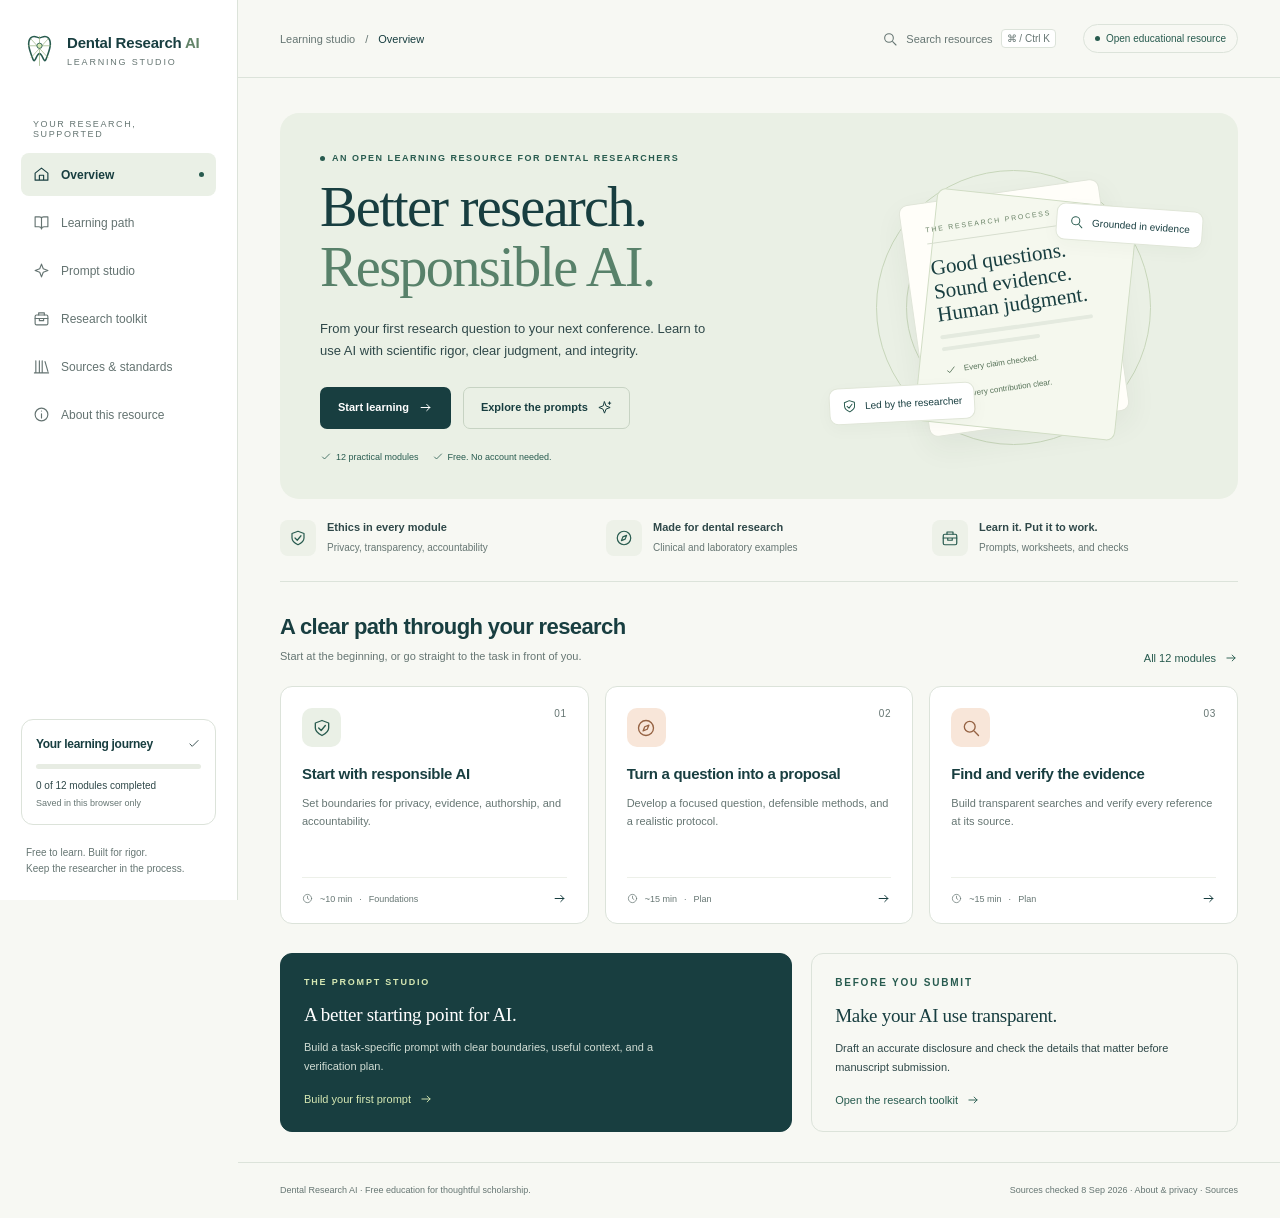
==== index.html @ 7ae80bbe "Publish Dental Research AI learning website" ====
<!doctype html>
<html lang="en">
<head>
<meta charset="utf-8">
<meta name="viewport" content="width=device-width, initial-scale=1">
<meta name="description" content="Free practical education for dental researchers using AI responsibly: proposals, evidence, statistics, manuscripts, figures, publication, and conference presentations.">
<meta name="theme-color" content="#183e40">
<meta name="referrer" content="no-referrer">
<meta http-equiv="Content-Security-Policy" content="default-src 'none'; script-src 'unsafe-inline'; style-src 'unsafe-inline'; img-src data:; connect-src 'none'; font-src 'none'; object-src 'none'; base-uri 'none'; form-action 'none'">
<title>Dental Research AI · Free Research Learning</title>
<link rel="icon" href="data:image/svg+xml,%3Csvg xmlns='http://www.w3.org/2000/svg' viewBox='0 0 40 40'%3E%3Crect width='40' height='40' rx='10' fill='%23183e40'/%3E%3Cpath d='M11 10c4-4 6 0 9 0s5-4 9 0c4 5 0 13-2 19-2 6-4-4-7-4s-5 10-7 4c-2-6-6-14-2-19Z' fill='none' stroke='%23d6e8b3' stroke-width='2'/%3E%3C/svg%3E">
<style>:root{--ink:#183e40;--text:#2f4849;--muted:#667673;--green:#285b4f;--light-green:#eaf0e6;--lime:#d6e8b3;--paper:#f7f8f3;--white:#fff;--line:#dce3da;--peach:#f8e6d9;--blue:#e2edf2;--radius:16px;--sidebar:238px;font-family:Arial,Helvetica,sans-serif;color:var(--text);background:var(--paper);font-synthesis:none}
*{box-sizing:border-box}body{margin:0}a{color:inherit}button,input,select,textarea{font:inherit}button,a,input,select,textarea,summary{-webkit-tap-highlight-color:transparent}button{cursor:pointer}button:disabled{cursor:default;opacity:.6}button,a{touch-action:manipulation}button:focus-visible,a:focus-visible,input:focus-visible,select:focus-visible,textarea:focus-visible,summary:focus-visible{outline:3px solid #34786b;outline-offset:4px}button{color:var(--ink)}a{text-decoration:none}p{line-height:1.65;margin:0 0 16px}h1,h2,h3,h4{color:var(--ink);margin-top:0}h1,h2.hero-heading{font-family:Georgia,'Times New Roman',serif;font-weight:400;letter-spacing:-1.7px}h1{font-size:44px;line-height:1.1;margin-bottom:18px}h2{font-size:25px;letter-spacing:-.6px;line-height:1.3;margin-bottom:15px}h3{font-size:18px;line-height:1.35;letter-spacing:-.3px;margin-bottom:10px}h4{font-size:14px;line-height:1.5;margin-bottom:8px}ul,ol{padding-left:22px;line-height:1.65}li{margin:8px 0}small,.small{font-size:12px;line-height:1.5}.muted{color:var(--muted)}.serif{font-family:Georgia,'Times New Roman',serif}.eyebrow{font-size:10px;font-weight:700;text-transform:uppercase;letter-spacing:1.8px;color:var(--green);margin-bottom:15px}.row{display:flex;align-items:center;gap:12px}.wrap{flex-wrap:wrap}.between{justify-content:space-between}.icon{width:20px;height:20px;flex-shrink:0;stroke:currentColor;stroke-width:1.6;fill:none;stroke-linecap:round;stroke-linejoin:round}.skip{position:fixed;top:-60px;left:12px;z-index:200;background:var(--ink);color:white;padding:12px;border-radius:8px}.skip:focus{top:10px}.sidebar{position:fixed;inset:0 auto 0 0;width:var(--sidebar);background:#fff;border-right:1px solid var(--line);display:flex;flex-direction:column;padding:31px 21px 23px;z-index:40}.brand{display:flex;gap:10px;align-items:center;color:var(--ink);margin-bottom:48px}.brand-mark{width:36px;height:40px;display:flex;align-items:center;justify-content:center}.brand-mark svg{width:35px;height:40px}.brand-name{font-size:15px;line-height:1.3;font-weight:700;letter-spacing:-.2px}.brand-sub{font-size:9px;letter-spacing:1.8px;text-transform:uppercase;font-weight:400;margin-top:5px;color:var(--muted)}.nav-title{font-size:9px;letter-spacing:1.6px;color:var(--muted);margin:0 12px 14px}.nav-link{display:flex;align-items:center;gap:11px;font-size:12px;padding:13px 12px;border-radius:8px;margin-bottom:5px;color:#647371;position:relative}.nav-link:hover{background:#f4f6f1;color:var(--ink)}.nav-link.active{color:var(--ink);background:#eaf0e6;font-weight:700}.nav-link.active:after{content:'';width:5px;height:5px;background:var(--green);border-radius:50%;position:absolute;right:12px}.nav-link .icon{width:17px;height:17px}.sidebar-bottom{margin-top:auto;padding-top:35px}.progress-box{border:1px solid var(--line);padding:16px 14px;border-radius:12px}.progress-box h3{font-size:12px;margin:0}.progress-track{height:5px;background:#e7ece3;border-radius:5px;overflow:hidden;margin:12px 0 9px}.progress-fill{height:100%;background:var(--green);transition:width .3s}.sidebar-note{padding:20px 5px 0;color:var(--muted);font-size:10px;line-height:1.6}.app{margin-left:var(--sidebar)}.topbar{height:78px;border-bottom:1px solid var(--line);display:flex;justify-content:space-between;align-items:center;padding:0 42px;background:var(--paper)}.breadcrumb{font-size:11px;display:flex;gap:10px;color:var(--muted)}.breadcrumb span:last-child{color:var(--ink)}.header-tools{display:flex;gap:18px;align-items:center}.search-trigger{display:flex;gap:8px;align-items:center;border:0;background:none;color:var(--muted);font-size:11px;padding:9px}.search-trigger .icon{width:16px;height:16px}kbd{font-family:inherit;font-size:10px;padding:3px 5px;border:1px solid var(--line);border-radius:4px;background:#fff}.open-label{font-size:10px;display:flex;align-items:center;gap:6px;color:var(--green);padding:8px 11px;border:1px solid var(--line);border-radius:20px}.status-dot{width:5px;height:5px;background:var(--green);border-radius:50%}.mobile-toggle{display:none}.main{max-width:1450px;margin:0 auto;padding:35px 42px 30px;min-height:calc(100vh - 151px)}.main:focus{outline:none}.hero{display:grid;grid-template-columns:1.15fr .85fr;min-height:365px;border-radius:19px;background:#eaf0e5;position:relative;overflow:hidden;padding:40px 40px 36px;gap:12px}.hero .eyebrow{display:flex;align-items:center;gap:7px;font-size:9px;letter-spacing:1.5px}.hero .eyebrow:before{content:'';width:5px;height:5px;background:var(--green);border-radius:50%}.hero-heading{font-size:clamp(42px,4.4vw,66px)!important;line-height:1.06;max-width:630px;margin-bottom:21px}.hero-heading em{font-style:normal;color:#58816a}.hero-copy{font-size:13px;max-width:400px;line-height:1.7;margin-bottom:24px}.button{border:1px solid transparent;border-radius:7px;padding:12px 17px;min-height:42px;display:inline-flex;align-items:center;justify-content:center;gap:9px;font-size:11px;font-weight:600;text-align:center;line-height:1.35}.button .icon{height:15px;width:15px}.button.primary{background:var(--ink);color:white}.button.primary:hover{background:#2b5b55}.button.secondary{border-color:#c7d3c3;background:transparent;color:var(--ink)}.button.secondary:hover{background:#f0f4eb}.button.white{background:white;border-color:var(--line)}.button.ghost{background:none;border:0;padding-left:0;padding-right:0}.button.danger{background:#fff6f1;border-color:#ddc4b7;color:#874329}.hero-note{display:flex;gap:13px;align-items:center;font-size:9px;margin-top:22px;color:var(--green)}.hero-note span{display:flex;gap:4px;align-items:center}.hero-note .icon{width:12px;height:12px}.hero-art{position:relative;min-width:0;align-self:center;height:275px;display:flex;align-items:center;justify-content:center}.orbit{position:absolute;border:1px solid #c7d6ba;border-radius:50%;width:275px;height:275px}.orbit:nth-child(2){width:215px;height:215px}.orbit:after{content:'';width:8px;height:8px;background:#c2d7a3;border-radius:50%;position:absolute;top:32px;left:43px}.paper-stack{width:202px;height:234px;background:#fffef9;border-radius:9px;box-shadow:0 12px 30px #28473110;transform:rotate(-8deg);padding:23px;position:relative;border:1px solid #e0e5d9}.paper-stack:before{content:'';position:absolute;background:#f5f8ee;width:100%;height:100%;z-index:-1;top:7px;left:10px;border:1px solid #d1ddc5;border-radius:9px;transform:rotate(14deg)}.paper-label{font-size:7px;letter-spacing:1.8px;color:#678064;text-transform:uppercase;border-bottom:1px solid #d7decf;padding-bottom:10px;margin-bottom:13px}.paper-title{font-family:Georgia,serif;color:var(--ink);font-size:21px;line-height:1.12}.paper-line{height:4px;background:#e4eadf;border-radius:2px;margin-top:8px}.paper-line.short{width:64%}.paper-check{display:flex;align-items:center;gap:7px;font-size:8px;color:#567258;margin-top:14px}.paper-check .icon{width:12px;height:12px}.art-badge{position:absolute;background:#fff;border:1px solid #e0e6d8;box-shadow:0 5px 17px #26442308;border-radius:9px;padding:10px 12px;display:flex;gap:8px;align-items:center;font-size:10px;color:var(--ink);z-index:2}.art-badge.one{right:-5px;top:37px;transform:rotate(4deg)}.art-badge.two{left:-1px;bottom:23px;transform:rotate(-3deg)}.art-badge .icon{width:15px;height:15px;color:var(--green)}.principles-strip{display:grid;grid-template-columns:repeat(3,1fr);padding:21px 0 25px;gap:20px;border-bottom:1px solid var(--line);margin-bottom:31px}.principle-mini{display:flex;align-items:center;gap:11px}.principle-mini>.icon{background:#edf1e8;box-sizing:content-box;padding:9px;width:18px;height:18px;border-radius:8px;color:var(--green)}.principle-mini strong{display:block;font-size:11px;margin-bottom:4px}.principle-mini span{font-size:10px;color:var(--muted)}.section-heading{display:flex;justify-content:space-between;gap:18px;align-items:end;margin-bottom:21px}.section-heading h2{font-size:22px;margin:0 0 6px}.section-heading p{font-size:11px;margin:0;color:var(--muted)}.text-link{font-size:11px;color:var(--green);display:inline-flex;align-items:center;gap:8px;white-space:nowrap}.text-link .icon{width:14px;height:14px}.text-link:hover{text-decoration:underline}.card-grid{display:grid;grid-template-columns:repeat(3,minmax(0,1fr));gap:16px}.module-card{border:1px solid var(--line);background:white;border-radius:12px;padding:21px 21px 17px;display:flex;flex-direction:column;transition:transform .2s,border-color .2s;min-height:238px}.module-card:hover{transform:translateY(-3px);border-color:#aac2a9}.card-top{display:flex;justify-content:space-between;align-items:start;margin-bottom:17px}.module-number{font-size:10px;color:var(--muted);letter-spacing:.7px}.icon-tile{height:39px;width:39px;border-radius:10px;background:var(--light-green);display:flex;justify-content:center;align-items:center;color:var(--green)}.icon-tile.Plan{background:var(--peach);color:#956243}.icon-tile.Analyze{background:var(--blue);color:#466e80}.icon-tile.Write{background:#eee9f3;color:#7c668c}.icon-tile.Share{background:#f1eddf;color:#8c7a42}.module-card h3{font-size:15px;margin-bottom:9px}.module-card p{font-size:11px;color:var(--muted);line-height:1.65;flex:1;margin-bottom:18px}.card-foot{display:flex;justify-content:space-between;align-items:center;font-size:9px;color:var(--muted);border-top:1px solid #edf0e9;padding-top:13px;gap:8px}.card-foot .icon{width:15px;height:15px;color:var(--ink)}.card-meta{display:flex;align-items:center;gap:7px}.card-meta .icon{width:11px;height:11px;color:var(--muted)}.stage-label{font-size:9px;color:var(--green);background:#f1f5ed;border-radius:4px;padding:4px 6px;line-height:1.4}.complete-tag{color:var(--green);font-weight:700;display:flex;gap:4px;align-items:center}.home-bottom{display:grid;grid-template-columns:1.2fr 1fr;gap:19px;margin-top:29px}.feature-panel{border:1px solid var(--line);border-radius:12px;padding:23px;position:relative}.feature-panel.dark{background:var(--ink);color:#d1ddd4;border-color:var(--ink)}.feature-panel.dark h3{color:white}.feature-panel.dark .eyebrow{color:var(--lime);font-size:9px}.feature-panel h3{font-size:19px;font-family:Georgia,serif;font-weight:400}.feature-panel p{font-size:11px;max-width:350px;line-height:1.7;margin-bottom:14px}.feature-panel .text-link{color:var(--lime)}.feature-panel:not(.dark) .text-link{color:var(--green)}.footer{border-top:1px solid var(--line);padding:20px 42px;display:flex;justify-content:space-between;gap:15px;font-size:9px;color:var(--muted);line-height:1.6}.footer a:hover{text-decoration:underline}.page-intro{margin:9px 0 29px;max-width:780px}.page-intro p{font-size:14px;max-width:650px}.page-intro .eyebrow{font-size:10px}.toolbar{display:flex;align-items:center;justify-content:space-between;gap:16px;flex-wrap:wrap;margin-bottom:24px}.filter-group{display:flex;gap:6px;flex-wrap:wrap}.filter{background:transparent;border:1px solid var(--line);border-radius:6px;padding:9px 13px;font-size:11px;min-height:37px}.filter[aria-pressed=true]{background:var(--ink);color:white;border-color:var(--ink)}.search-field{border:1px solid var(--line);border-radius:7px;background:white;display:flex;align-items:center;gap:7px;padding:0 11px;min-width:180px}.search-field .icon{width:15px;height:15px;color:var(--muted)}.search-field input{border:0;background:transparent;padding:11px 0;font-size:11px;width:100%;min-width:0}.search-field input:focus{outline:0}.search-field:focus-within{outline:2px solid var(--green);outline-offset:2px}.course-grid{row-gap:19px}.empty-state{grid-column:1/-1;padding:40px;border:1px dashed #bcccbc;border-radius:12px;text-align:center}.empty-state p{font-size:13px;margin:8px 0}.lesson-top{display:flex;gap:8px;flex-wrap:wrap;align-items:center;margin-bottom:21px;font-size:10px;color:var(--muted)}.lesson-top .icon{width:12px;height:12px}.lesson-layout{display:grid;grid-template-columns:minmax(0,1fr) 245px;gap:33px}.lesson-body{min-width:0}.lesson-body .intro{font-size:15px;line-height:1.8}.lesson-body h2{font-size:22px;margin-top:35px}.lesson-body>h2:first-child{margin-top:0}.steps{list-style:none;padding:0;counter-reset:steps}.steps>li{display:flex;align-items:flex-start;gap:15px;margin:0 0 23px;counter-increment:steps}.steps>li:before{content:counter(steps,decimal-leading-zero);flex-shrink:0;font-size:10px;color:var(--green);border:1px solid #cbd8c3;border-radius:50%;width:29px;height:29px;display:flex;align-items:center;justify-content:center;margin-top:1px}.steps h3{font-size:15px;margin:4px 0 7px}.steps p{font-size:13px;line-height:1.8;margin:0}.example-box{border-left:3px solid #98b581;background:#eef3e8;border-radius:0 10px 10px 0;padding:23px;margin:28px 0}.example-box .eyebrow{font-size:9px;margin-bottom:12px}.example-box h3{font-family:Georgia,serif;font-weight:400;font-size:21px}.example-box p{font-size:13px;line-height:1.8}.example-box .takeaway{border-top:1px solid #d4dfcb;padding-top:12px;margin:0;font-size:12px;color:var(--green)}.prompt-card{border:1px solid var(--line);background:white;border-radius:11px;margin:16px 0;overflow:hidden}.prompt-header{display:flex;justify-content:space-between;gap:12px;align-items:center;padding:14px 17px;border-bottom:1px solid #e9ede4}.prompt-header h3{margin:0;font-size:12px}.copy-button{background:none;border:1px solid var(--line);border-radius:5px;padding:6px 8px;display:flex;align-items:center;gap:6px;white-space:nowrap;font-size:10px;min-height:31px}.copy-button .icon{width:12px;height:12px}.copy-button:hover{background:var(--light-green)}.prompt-text{font-family:ui-monospace,SFMono-Regular,Consolas,monospace;font-size:11px;line-height:1.8;white-space:pre-wrap;word-break:break-word;padding:17px;margin:0;color:#3e5651;background:#fcfdf9}.checks{list-style:none;padding:0}.checks li{display:flex;gap:9px;font-size:12px;line-height:1.7}.checks .icon{width:16px;height:16px;margin-top:3px;color:var(--green)}.exercise{background:white;border:1px solid var(--line);border-radius:11px;padding:21px;margin:25px 0}.exercise .eyebrow{font-size:9px}.exercise p{font-size:13px}.exercise details{border-top:1px solid var(--line);padding-top:13px;font-size:12px}.exercise summary{cursor:pointer;color:var(--green);font-weight:600;min-height:28px}.exercise details p{padding-top:12px;margin:0;font-size:12px}.lesson-aside{align-self:start;position:sticky;top:25px}.aside-panel{border:1px solid var(--line);border-radius:11px;background:white;padding:20px;margin-bottom:17px}.aside-panel h3{font-size:12px}.aside-panel p,.aside-panel li{font-size:11px;line-height:1.7}.aside-panel ul{padding-left:15px;margin-bottom:0}.aside-panel .button{width:100%;margin-top:10px}.source-list{list-style:none;padding:0;margin:0}.source-list li{margin:0;border-bottom:1px solid #edf0e8}.source-list li:last-child{border-bottom:0}.source-list a{display:flex;align-items:start;justify-content:space-between;gap:8px;padding:10px 0;font-size:11px;line-height:1.6}.source-list a:hover{color:var(--green);text-decoration:underline}.source-list .icon{width:11px;height:11px;margin-top:3px}.lesson-nav{border-top:1px solid var(--line);display:flex;gap:12px;justify-content:space-between;margin-top:28px;padding-top:23px;flex-wrap:wrap}.note{font-size:11px;line-height:1.75;color:var(--muted)}.notice{background:var(--light-green);border:1px solid #d6e0cc;border-radius:9px;padding:16px 19px;font-size:12px;line-height:1.75;margin-bottom:24px}.notice .icon{height:17px;width:17px}.notice.warm{background:#faf0e6;border-color:#e8d9c7;color:#6c563a}.two-column{display:grid;grid-template-columns:minmax(0,1fr) minmax(0,1fr);gap:24px;align-items:start}.panel{background:white;border:1px solid var(--line);border-radius:13px;padding:26px;min-width:0}.panel h2{font-size:20px}.panel p{font-size:12px}.field{margin-bottom:18px}.field label{display:block;font-size:11px;font-weight:700;margin-bottom:8px}.field input,.field select,.field textarea{width:100%;padding:12px;background:#fff;border:1px solid #ced8cd;border-radius:7px;color:var(--text);font-size:12px;line-height:1.5;min-height:43px}.field textarea{resize:vertical;min-height:105px}.field .hint{font-size:10px;color:var(--muted);margin-top:6px;line-height:1.6}.output-panel{background:#edf2e8;border:1px solid #d3dfca;border-radius:13px;padding:24px;min-width:0;position:sticky;top:25px}.output-panel h2{font-size:19px}.output-panel textarea{width:100%;background:#fcfdf9;border:1px solid #d6dfcd;border-radius:8px;padding:17px;min-height:365px;font-family:ui-monospace,SFMono-Regular,Consolas,monospace;font-size:11px;line-height:1.8;resize:vertical;color:var(--text)}.output-actions{display:flex;gap:9px;margin-top:14px;flex-wrap:wrap}.tool-tabs{display:flex;border-bottom:1px solid var(--line);gap:24px;margin-bottom:26px;flex-wrap:wrap}.tool-tabs a{font-size:12px;padding:0 0 13px;border-bottom:2px solid transparent;color:var(--muted)}.tool-tabs a.active{border-color:var(--green);color:var(--ink);font-weight:700}.guide-result{padding:20px;background:var(--light-green);border-radius:9px;margin-top:24px}.guide-result h3{font-size:18px}.guide-result p{font-size:12px}.guide-table{width:100%;border-collapse:collapse;margin-top:24px;font-size:12px;line-height:1.65}.guide-table th{text-align:left;font-size:10px;text-transform:uppercase;letter-spacing:1px;padding:12px;background:#ecf1e7}.guide-table td{padding:15px 12px;border-bottom:1px solid var(--line);vertical-align:top}.guide-table td:first-child{font-weight:600;width:36%}.guide-table a{color:var(--green);text-decoration:underline}.checklist-group{margin-top:23px}.checklist-group h3{font-size:13px;border-bottom:1px solid var(--line);padding-bottom:12px}.check-row{display:flex;gap:11px;align-items:flex-start;padding:12px 0;border-bottom:1px solid #eef1e9;font-size:12px;line-height:1.7;cursor:pointer}.check-row input{width:17px;height:17px;flex-shrink:0;accent-color:var(--green);margin:2px 0 0}.check-row.checked{color:var(--muted)}.checklist-progress{display:flex;align-items:center;justify-content:space-between;gap:20px;background:var(--light-green);border-radius:9px;padding:17px 20px;margin:15px 0}.checklist-progress strong{font-size:13px}.checklist-progress span{font-size:11px}.template-card{background:white;border:1px solid var(--line);border-radius:12px;padding:24px;display:flex;flex-direction:column;min-height:194px}.template-card .icon{color:var(--green);margin-bottom:18px}.template-card h3{font-size:15px}.template-card p{font-size:12px;color:var(--muted);flex:1}.template-card .button{align-self:flex-start;padding:8px 11px;min-height:35px;font-size:10px}.template-card .button .icon{margin:0;width:13px;height:13px}.source-card{padding:23px;border:1px solid var(--line);border-radius:11px;background:#fff;display:flex;flex-direction:column}.source-card .eyebrow{font-size:9px;margin-bottom:14px}.source-card h3{font-size:15px}.source-card p{font-size:11px;color:var(--muted);flex:1}.source-card .text-link{font-size:10px}.about-content{max-width:790px}.about-content>h2{margin-top:32px}.about-content>p{font-size:14px}.about-grid{display:grid;grid-template-columns:1fr 1fr;gap:18px;margin:24px 0}.about-grid .panel h3{font-size:15px}.about-grid .panel p{font-size:12px;margin:0}.toast{position:fixed;bottom:25px;left:calc(50% + 100px);transform:translateX(-50%);background:var(--ink);color:#fff;padding:13px 20px;border-radius:8px;font-size:12px;z-index:150;max-width:calc(100vw - 30px);box-shadow:0 4px 25px #0002;pointer-events:none}.toast:empty{display:none}.dialog{border:1px solid var(--line);border-radius:16px;padding:0;width:640px;max-width:calc(100% - 28px);max-height:80vh;background:#fafcf6;color:var(--text)}.dialog::backdrop{background:#12343755;backdrop-filter:blur(3px)}.dialog-head{display:flex;gap:12px;align-items:center;border-bottom:1px solid var(--line);padding:18px}.dialog-head input{flex:1;min-width:0;background:transparent;border:0;font-size:15px;line-height:1.6;padding:5px}.icon-button{border:1px solid var(--line);background:white;width:34px;height:34px;display:flex;align-items:center;justify-content:center;border-radius:6px}.icon-button .icon{width:17px;height:17px}.search-results{padding:12px;max-height:55vh;overflow:auto}.search-result{display:block;background:white;border:1px solid var(--line);border-radius:9px;padding:15px;margin:7px 0}.search-result:hover{background:var(--light-green)}.search-result strong{display:block;font-size:13px;margin-bottom:5px}.search-result span{font-size:11px;color:var(--muted);line-height:1.5;display:block}.dialog-foot{font-size:10px;color:var(--muted);padding:10px 20px 17px}.scrim{display:none}.sr-only{position:absolute;width:1px;height:1px;padding:0;margin:-1px;overflow:hidden;clip:rect(0,0,0,0);white-space:nowrap;border:0}.print-only{display:none}.privacy-detail{font-size:11px;padding-top:14px;border-top:1px solid var(--line)}.form-error{font-size:12px;color:#973f2d;margin:12px 0}.link-button{background:none;border:0;padding:0;color:var(--green);text-decoration:underline;font-size:11px}.reset-panel{border-top:1px solid var(--line);padding-top:21px;margin-top:24px}.result-count{font-size:11px;color:var(--muted);margin-top:-12px;margin-bottom:18px}.noscript{padding:30px;background:white;border:2px solid var(--green);margin:30px;font-size:16px;line-height:1.7}
@media(min-width:1550px){.main{padding:45px 55px}.hero{padding:45px 50px}.hero-heading{font-size:65px!important}.module-card{min-height:250px}.module-card h3{font-size:17px}.module-card p{font-size:12px}.card-foot{font-size:10px}.hero-copy{font-size:15px;max-width:470px}.art-badge.one{right:35px}.art-badge.two{left:27px}}
@media(max-width:1180px){:root{--sidebar:212px}.sidebar{padding-left:15px;padding-right:15px}.main{padding:29px 28px}.topbar{padding:0 28px}.hero{padding:33px 29px;grid-template-columns:1.2fr .8fr}.hero-heading{font-size:46px!important}.hero-art{transform:scale(.85);transform-origin:center right}.art-badge.one{right:-15px}.art-badge.two{left:-20px}.hero-note{gap:8px;font-size:8px}.card-grid{gap:12px}.module-card{padding:18px 16px}.lesson-layout{grid-template-columns:minmax(0,1fr) 215px;gap:22px}.lesson-aside .aside-panel{padding:16px}.principle-mini strong{font-size:10px}.principle-mini span{font-size:9px}.footer{padding-left:28px;padding-right:28px}}
@media(max-width:980px){.hero{grid-template-columns:1fr}.hero-art{display:none}.hero-heading{font-size:53px!important;max-width:600px}.hero-copy{max-width:500px}.hero-note{font-size:10px;gap:16px}.hero{min-height:0}.card-grid{grid-template-columns:repeat(2,minmax(0,1fr))}.home-cards .module-card:last-child{display:none}.home-bottom{grid-template-columns:1fr 1fr}.principles-strip{gap:14px}.principle-mini>.icon{padding:7px;width:15px;height:15px}.principle-mini{gap:8px}.principle-mini span{display:none}.lesson-layout{grid-template-columns:1fr}.lesson-aside{position:static;display:grid;grid-template-columns:1fr 1fr;gap:15px}.lesson-aside .aside-panel{margin-bottom:0}.lesson-aside .aside-panel:first-child{grid-column:1/-1}.two-column{grid-template-columns:1fr}.output-panel{position:static}.output-panel textarea{min-height:300px}.topbar .open-label{display:none}.panel{padding:23px}.about-grid{grid-template-columns:1fr}.lesson-body .intro{font-size:14px}.footer{font-size:8px}}
@media(max-width:730px){:root{--sidebar:238px}.sidebar{transform:translateX(-100%);transition:transform .2s;padding:27px 21px 21px}.sidebar.is-open{transform:translateX(0)}.scrim.is-open{display:block;position:fixed;inset:0;background:#153a3c60;border:0;z-index:39}.app{margin-left:0}.topbar{height:66px;padding:0 20px}.mobile-toggle{display:flex;border:1px solid var(--line);background:white;width:33px;height:33px;align-items:center;justify-content:center;border-radius:6px;flex-shrink:0}.mobile-toggle .icon{width:18px;height:18px}.header-start{display:flex;align-items:center;gap:12px}.breadcrumb{font-size:10px}.search-trigger{padding:8px}.search-trigger span,.search-trigger kbd{display:none}.main{padding:24px 20px}.hero{padding:31px 25px}.hero-heading{font-size:46px!important}.hero .eyebrow{font-size:8px;letter-spacing:1.2px}.hero-copy{font-size:12px}.principles-strip{gap:9px;padding-top:18px;padding-bottom:20px;margin-bottom:25px}.principle-mini{gap:6px}.principle-mini strong{font-size:9px;margin:0}.principle-mini>.icon{width:14px;height:14px;padding:6px}.section-heading h2{font-size:21px}.section-heading p{font-size:11px;line-height:1.6}.section-heading .text-link{font-size:10px}.home-bottom{grid-template-columns:1fr}.feature-panel{padding:22px}.footer{padding:17px 20px;font-size:9px;flex-direction:column;gap:5px}.page-intro{margin-top:4px}.page-intro h1{font-size:38px}.page-intro p{font-size:13px}.lesson-body h2{font-size:21px}.lesson-aside{grid-template-columns:1fr}.toast{left:50%}.tool-tabs{gap:17px}.tool-tabs a{font-size:11px}.toolbar{gap:13px}.filter{font-size:10px;padding:9px 10px}.search-field{width:100%}.source-card{padding:19px}.guide-table{font-size:11px}.guide-table td,.guide-table th{padding:12px 8px}.guide-table td:first-child{width:38%}.checklist-progress{align-items:flex-start;flex-direction:column;gap:7px}.checklist-progress strong{font-size:12px}}
@media(max-width:430px){.main{padding:20px 16px}.topbar{padding:0 16px}.hero{padding:27px 21px;border-radius:14px}.hero-heading{font-size:40px!important;letter-spacing:-1.5px}.hero-copy{font-size:12px}.hero .button{font-size:10px;padding:11px 12px}.hero-note{font-size:8px;gap:11px}.hero .row.wrap{gap:8px}.principles-strip{grid-template-columns:1fr;gap:10px}.principle-mini span{display:inline;font-size:9px}.principle-mini strong{font-size:10px;display:inline;margin-right:5px}.principle-mini{gap:9px}.principle-mini>.icon{width:13px;height:13px}.card-grid{grid-template-columns:1fr}.home-cards .module-card:last-child{display:flex}.module-card{min-height:0;padding:21px}.module-card h3{font-size:17px}.module-card p{font-size:12px}.module-card .card-top{margin-bottom:14px}.module-card .card-foot{font-size:10px}.module-number{font-size:11px}.section-heading{align-items:start}.section-heading h2{font-size:20px}.section-heading .text-link{padding-top:5px}.page-intro h1{font-size:35px}.panel,.output-panel{padding:20px}.tool-tabs{gap:13px}.tool-tabs a{font-size:10px;padding-bottom:12px}.lesson-nav .button{width:100%}.example-box{padding:20px}.prompt-header{padding:13px}.prompt-text{padding:14px}.filter-group{gap:5px}.filter{padding:9px 10px}.guide-table td{word-break:normal;overflow-wrap:anywhere}.guide-table th{font-size:9px}.about-content>p{font-size:13px}}
.header-start{min-width:0}.breadcrumb{min-width:0}.breadcrumb span:last-child{overflow:hidden;text-overflow:ellipsis;white-space:nowrap}.header-tools{flex-shrink:0}
@media(max-width:730px){.header-start{flex:1}.breadcrumb>span:first-child{flex-shrink:0}.sidebar>.row{gap:5px}.sidebar .brand{gap:7px}.sidebar .brand-name{font-size:13px}.sidebar .brand-sub{font-size:8px;letter-spacing:1px}.sidebar .brand-mark{width:30px}.header-tools{margin-left:8px}}
@media(max-width:360px){.breadcrumb>span:first-child,.breadcrumb>span:nth-child(2){display:none}.hero-heading{font-size:35px!important}.hero-note{flex-wrap:wrap}}
@media(prefers-reduced-motion:reduce){*{scroll-behavior:auto!important;transition:none!important;animation:none!important}}
@media print{body{background:white;color:black}.sidebar,.topbar,.footer,.toast,.scrim,.dialog,.copy-button,.lesson-nav,.toolbar,.tool-tabs,.output-actions,.reset-panel,.skip,.no-print{display:none!important}.app{margin:0}.main{padding:0;max-width:none;min-height:0}.lesson-layout{display:block}.lesson-aside{position:static;display:block}.lesson-aside .aside-panel:first-child{display:none}.lesson-aside .aside-panel{break-inside:avoid}.module-card,.example-box,.prompt-card,.exercise,.source-card,.checklist-group,.template-card{break-inside:avoid}.lesson-body h2{break-after:avoid}.card-grid{grid-template-columns:1fr 1fr}.button{display:none}.two-column{display:block}.output-panel{position:static;margin-top:20px}.output-panel textarea{height:auto;min-height:420px}.print-only{display:block}.hero{background:#f0f2e8;min-height:0}.hero-art{display:none}.hero-heading{font-size:42px!important}.check-row input{accent-color:black}.page-intro h1{font-size:34px}a[href^=https]:after{content:' (' attr(href) ')';font-size:9px;overflow-wrap:anywhere}.text-link{white-space:normal}.source-list a{display:block}.source-card .text-link{display:block}}
</style>
</head>
<body>
<a class="skip" href="#main">Skip to main content</a>
<aside class="sidebar" id="sidebar" aria-label="Main navigation">
 <div class="row between"><a class="brand" href="#home" aria-label="Dental Research AI home"><span class="brand-mark" aria-hidden="true"><svg viewBox="0 0 40 44" fill="none"><path d="M10 7c4-4 7 0 10 0s6-4 10 0c5 5 1 15-2 23-3 9-4-5-8-5s-5 14-8 5C9 22 5 12 10 7Z" stroke="#285b4f" stroke-width="1.8"/><path d="M7 16h26M20 5v34M10 8l20 22M30 8 10 30" stroke="#98b581" stroke-width=".8"/><circle cx="20" cy="16" r="3" fill="#d6e8b3" stroke="#285b4f" stroke-width="1"/></svg></span><span class="brand-name">Dental Research<span style="color:#638469"> AI</span><span class="brand-sub" style="display:block">Learning studio</span></span></a><button id="mobile-close" class="mobile-toggle" aria-label="Close navigation" style="align-self:start"><svg class="icon" viewBox="0 0 24 24" aria-hidden="true"><path d="m5 5 14 14M5 19 19 5"/></svg></button></div>
 <div class="nav-title">YOUR RESEARCH, SUPPORTED</div>
 <nav>
  <a class="nav-link" href="#home" data-page="home"><svg class="icon" viewBox="0 0 24 24" aria-hidden="true"><path d="m3 10 9-7 9 7v10H3zM9 20v-7h6v7"/></svg>Overview</a>
  <a class="nav-link" href="#learn" data-page="learn"><svg class="icon" viewBox="0 0 24 24" aria-hidden="true"><path d="M3 4h6c2 0 3 1 3 2v15c0-2-2-3-4-3H3zm18 0h-6c-2 0-3 1-3 2v15c0-2 2-3 4-3h5z"/></svg>Learning path</a>
  <a class="nav-link" href="#prompts" data-page="prompts"><svg class="icon" viewBox="0 0 24 24" aria-hidden="true"><path d="m12 3 2.5 6.5L21 12l-6.5 2.5L12 21l-2.5-6.5L3 12l6.5-2.5z"/></svg>Prompt studio</a>
  <a class="nav-link" href="#toolkit" data-page="toolkit"><svg class="icon" viewBox="0 0 24 24" aria-hidden="true"><rect x="3" y="7" width="18" height="14" rx="2"/><path d="M8 7V4h8v3M3 12h18M9 12v3h6v-3"/></svg>Research toolkit</a>
  <a class="nav-link" href="#sources" data-page="sources"><svg class="icon" viewBox="0 0 24 24" aria-hidden="true"><path d="M4 4v16m5-16v16m4-16v16m4-15 4 14M2 21h20"/></svg>Sources & standards</a>
  <a class="nav-link" href="#about" data-page="about"><svg class="icon" viewBox="0 0 24 24" aria-hidden="true"><circle cx="12" cy="12" r="9"/><path d="M12 11v6M12 7h.01"/></svg>About this resource</a>
 </nav>
 <div class="sidebar-bottom"><div class="progress-box"><div class="row between"><h3>Your learning journey</h3><svg class="icon" style="width:14px;height:14px" viewBox="0 0 24 24" aria-hidden="true"><path d="m5 12 4 4L19 6"/></svg></div><div id="progress-track" class="progress-track" role="progressbar" aria-label="Learning progress" aria-valuemin="0" aria-valuemax="12" aria-valuenow="0"><div id="progress-fill" class="progress-fill" style="width:0%"></div></div><div class="small" id="progress-value" style="font-size:10px">0 of 12 modules completed</div><div class="muted" id="progress-note" style="font-size:9px;margin-top:5px">Saved in this browser only</div></div><div class="sidebar-note">Free to learn. Built for rigor.<br>Keep the researcher in the process.</div></div>
</aside>
<button class="scrim" id="scrim" tabindex="-1" aria-label="Close navigation"></button>
<div class="app" id="app"><header class="topbar"><div class="header-start"><button class="mobile-toggle" id="mobile-toggle" aria-label="Open navigation" aria-controls="sidebar" aria-expanded="false"><svg class="icon" viewBox="0 0 24 24" aria-hidden="true"><path d="M4 6h16M4 12h16M4 18h16"/></svg></button><div class="breadcrumb"><span>Learning studio</span><span>/</span><span id="breadcrumb-current">Overview</span></div></div><div class="header-tools"><button class="search-trigger" id="open-search" aria-label="Search all lessons and tools"><svg class="icon" viewBox="0 0 24 24" aria-hidden="true"><circle cx="10.5" cy="10.5" r="6.5"/><path d="m16 16 5 5"/></svg><span>Search resources</span><kbd aria-hidden="true">⌘ / Ctrl K</kbd></button><div class="open-label"><span class="status-dot"></span>Open educational resource</div></div></header><main class="main" id="main" tabindex="-1"><noscript><div class="noscript"><h1>Dental Research AI</h1><p>This free learning website covers responsible AI use across dental research. Enable JavaScript to open the 12 lessons and local tools; no AI service or account is required.</p><p>Core principles: verify claims and references, protect confidential information, preserve actual data and research images, document AI use, and keep humans accountable.</p><p>Start with <a href="https://www.icmje.org/recommendations/browse/artificial-intelligence/">ICMJE AI guidance</a> and the <a href="https://www.equator-network.org/">EQUATOR reporting guideline finder</a>.</p></div></noscript></main><footer class="footer"><span>Dental Research AI · Free education for thoughtful scholarship.</span><span>Sources checked 8 Sep 2026 · <a href="#about">About & privacy</a> · <a href="#sources">Sources</a></span></footer></div>
<dialog class="dialog" id="search-dialog" aria-label="Search lessons and research tools"><div class="dialog-head"><svg class="icon" viewBox="0 0 24 24" aria-hidden="true"><circle cx="10.5" cy="10.5" r="6.5"/><path d="m16 16 5 5"/></svg><label class="sr-only" for="global-search">Search lessons and tools</label><input id="global-search" type="search" placeholder="Search lessons, prompts, and tools…" autocomplete="off"><button id="close-search" class="icon-button" aria-label="Close search"><svg class="icon" viewBox="0 0 24 24" aria-hidden="true"><path d="m5 5 14 14M5 19 19 5"/></svg></button></div><div class="search-results" id="search-results"></div><div class="dialog-foot"><span id="search-count" aria-live="polite"></span> · Press Escape to close</div></dialog>
<div class="toast" id="toast" role="status" aria-live="polite"></div>
<script>const REVIEW_DATE = '8 September 2026';
const SOURCES = [
 {id:'icmje',name:'ICMJE · AI in publishing',type:'Ethics',url:'https://www.icmje.org/recommendations/browse/artificial-intelligence/',note:'Human accountability, transparency, attribution, and confidentiality.'},
 {id:'authors',name:'ICMJE · AI use by authors',type:'Ethics',url:'https://www.icmje.org/recommendations/browse/artificial-intelligence/ai-use-by-authors.html',note:'Disclosure at submission and responsibility for the submitted work.'},
 {id:'reviewers',name:'ICMJE · AI use by reviewers',type:'Ethics',url:'https://www.icmje.org/recommendations/browse/artificial-intelligence/ai-use-by-reviewers.html',note:'Journal permission, manuscript confidentiality, and review disclosure.'},
 {id:'who',name:'WHO · Ethics and governance of AI',type:'Ethics',url:'https://www.who.int/publications/i/item/9789240084759',note:'Risks, oversight, equity, and governance of large multimodal models in health.'},
 {id:'elsevier',name:'Elsevier · Journal AI policies',type:'Publishing',url:'https://www.elsevier.com/about/policies-and-standards/generative-ai-policies-for-journals',note:'Publisher-specific rules for manuscript preparation, figures, and peer review. Other journals may differ.'},
 {id:'equator',name:'EQUATOR · Reporting guideline finder',type:'Reporting',url:'https://www.equator-network.org/',note:'Match a reporting guideline and relevant extensions to your study design.'},
 {id:'consort',name:'CONSORT 2025 & SPIRIT 2025',type:'Reporting',url:'https://www.consort-spirit.org/',note:'Reporting randomized trials and their protocols.'},
 {id:'prisma',name:'PRISMA · Systematic review reporting',type:'Reporting',url:'https://www.prisma-statement.org/',note:'PRISMA 2020, flow diagrams, and extensions for evidence synthesis.'},
 {id:'sampl',name:'SAMPL · Statistical reporting',type:'Reporting',url:'https://www.equator-network.org/reporting-guidelines/sampl/',note:'Guidance for reporting statistical methods and analyses.'},
 {id:'pubmed',name:'NLM · PubMed user guide',type:'Evidence',url:'https://pubmed.ncbi.nlm.nih.gov/help/',note:'Search fields, Boolean operators, filters, and search translation.'},
 {id:'cochrane',name:'Cochrane · Searching and selecting studies',type:'Evidence',url:'https://www.cochrane.org/authors/handbooks-and-manuals/handbook/current/chapter-04',note:'Systematic searching, study selection, and independent inclusion decisions.'},
 {id:'tcs',name:'Think. Check. Submit. · Journals',type:'Publishing',url:'https://thinkchecksubmit.org/journals/',note:'Check journal identity, peer review, indexing, fees, and publishing practices.'},
 {id:'zotero',name:'Zotero',type:'Free tools',url:'https://www.zotero.org/',note:'Free reference management; optional online storage upgrades have separate terms.'},
 {id:'r',name:'R',type:'Free tools',url:'https://www.r-project.org/',note:'Free statistical computing and graphics. Save scripts, inputs, and software versions.'},
 {id:'jamovi',name:'jamovi Desktop',type:'Free tools',url:'https://www.jamovi.org/',note:'Free statistical software with a graphical interface. A local installation can work offline.'},
 {id:'quarto',name:'Quarto',type:'Free tools',url:'https://quarto.org/',note:'Open-source publishing for reproducible reports, manuscripts, and presentations.'}
];
const DESIGNS = [
 {id:'lab',name:'Laboratory / in vitro study',guide:'Use the target journal’s laboratory reporting requirements',note:'Describe specimens, allocation, calibration, repeat measurements, and experimental units. Search EQUATOR for a suitable specialty guideline; CONSORT is not a default checklist for laboratory experiments.',source:'equator'},
 {id:'trial',name:'Randomized clinical trial',guide:'CONSORT 2025 · SPIRIT 2025 for the protocol',note:'Look for design-specific extensions, such as cluster or noninferiority trials. Reporting checklists do not replace trial design, oversight, or registration.',source:'consort'},
 {id:'observational',name:'Cohort / case-control / cross-sectional',guide:'STROBE and applicable extensions',note:'Match the checklist to the actual observational design. Explain selection, confounding, missingness, and limits on causal interpretation.',source:'equator'},
 {id:'review',name:'Systematic review / meta-analysis',guide:'PRISMA 2020 · PRISMA-P for the protocol',note:'Use PRISMA-S for search reporting where applicable. Scoping reviews use PRISMA-ScR. A reporting checklist is not a complete conduct manual.',source:'prisma'},
 {id:'diagnostic',name:'Diagnostic accuracy study',guide:'STARD and applicable extensions',note:'Specify the index test, reference standard, participant selection, thresholds, and blinding. Seek an applicable AI extension when AI is the test being evaluated.',source:'equator'},
 {id:'prediction',name:'Clinical prediction model',guide:'TRIPOD family and applicable AI guidance',note:'Look up the current applicable version. Separate model development from evaluation and account for data leakage, calibration, and external validation.',source:'equator'},
 {id:'qualitative',name:'Qualitative study',guide:'SRQR · COREQ for interviews / focus groups',note:'Report researcher reflexivity, sampling, context, analysis, and interpretation. AI-generated themes need checking against the source material.',source:'equator'},
 {id:'case',name:'Case report',guide:'CARE and applicable extensions',note:'Address consent for publication, a clear timeline, and the limits of conclusions from one case.',source:'equator'}
];
const MODULES = [
 {id:'foundations',title:'Start with responsible AI',short:'Responsible AI',stage:'Foundations',icon:'shield',minutes:10,desc:'Set boundaries for privacy, evidence, authorship, and accountability.',outcome:'Create a practical AI-use agreement for your research team.',
  intro:'AI can help organize a task, propose wording, or draft code. A fluent answer is not proof that a claim is true. Start with a small task whose output you can inspect, and decide in advance who will verify it.',
  prepare:['A nonconfidential description of your project','Your institution’s AI and data rules','The target journal’s current AI policy'],
  steps:[['Define the boundary','Write down the task, permitted inputs, expected output, and reviewer. Use synthetic examples for practice. Check authorization, retention, access, and training terms before using any external service.'],['Keep people accountable','Researchers decide the question, methods, interpretation, and final wording. ICMJE does not recognize AI tools as authors. Agree on human contributions early.'],['Verify against something real','Check claims in original sources, numbers in analysis output, and code by running it. Ask the tool to identify uncertainty, but independently check its answer.'],['Record meaningful use','Keep the tool, model/version if available, date, purpose, permitted input type, relevant prompts, output files, changes, and the person who checked them. Use the journal’s disclosure rules.']],
  example:{title:'A radiograph is more than a picture',body:'A trainee wants to upload a dental radiograph to illustrate a proposal. Removing the patient’s name may leave identifiers in the image, metadata, dates, or associated case details. Use an approved workflow and confirm rights and consent; practice with a clearly labeled synthetic example instead.',takeaway:'De-identification is a process to verify, not an assumption based on a cropped label.'},
  prompts:[['Plan safe AI use','Help me draft an AI-use plan for a dental research project using only this nonconfidential description: [description]. List permitted tasks, prohibited inputs, output checks, responsible human reviewers, and log fields. Flag decisions that require institutional or journal guidance. Do not claim that any tool is approved or compliant.'],['Challenge an answer','Audit the following AI-generated response: [permitted text]. List factual claims, assumptions, unsupported statements, and details requiring original-source verification. Do not invent references or treat your own assessment as independent validation.']],
  checks:['I know what information is permitted in the chosen tool.','A named researcher will check the output against sources or executable results.','The team has an AI-use log and a plan for journal-specific disclosure.'],
  exercise:'Write a four-line team agreement: permitted task, permitted input, verification method, and responsible person.',reflection:'An effective agreement identifies an actual verifier and a testable output. “We will use AI responsibly” is too vague.',sources:['icmje','who','authors']},
 {id:'proposal',title:'Turn a question into a proposal',short:'Questions & proposals',stage:'Plan',icon:'compass',minutes:15,desc:'Develop a focused question, defensible methods, and a realistic protocol.',outcome:'Build a proposal outline with explicit decisions and unresolved questions.',
  intro:'A useful proposal connects an evidence gap to a question that a feasible study can answer. AI can help expose missing decisions; it cannot establish novelty, justify an invented sample size, or supply ethics approval.',
  prepare:['A clinical or laboratory problem','Verified papers supporting the gap','Available participants or specimens, equipment, time, and expertise'],
  steps:[['Specify the question','For an intervention question, define population, intervention, comparator, outcome, and timing. Adapt the framework for laboratory, diagnostic, or qualitative research rather than forcing every design into PICO.'],['Make the method answer the question','Define the primary outcome, measurement unit, experimental unit, allocation, masking where feasible, calibration, and data collection process. Separate primary and exploratory objectives.'],['Resolve feasibility before polishing','Ask a statistician to help plan sample size from a justified effect or precision target, variance assumptions, design, and attrition. Obtain the required ethics determination, consent arrangements, and registration before the relevant study activities.'],['Draft a decision-based protocol','Write rationale, aims, design, eligibility, interventions or procedures, outcomes, analysis plan, data management, ethics, timetable, resources, and dissemination. Preserve protocol versions and explain amendments.']],
  example:{title:'A scanner study with a clear unit',body:'Consider a proposed comparison of two acquisition methods on multiple edentulous casts. Define the reference measurement, deviation metric and units, number of distinct casts, acquisitions per cast, operator procedure, and timing boundaries. Repeated scans of one cast do not create multiple independent casts.',takeaway:'The sampling structure matters as much as the number of files you collect.'},
  prompts:[['Structure a proposal','Act as a research planning assistant. Using only [verified background] and [project constraints], outline a dental research proposal. Include the primary question, design, experimental unit, outcomes, bias controls, sample-size inputs, ethics questions, data management, and timeline. Label every missing decision [TO CONFIRM]. Do not invent references, approval numbers, or numerical assumptions.'],['Find protocol gaps','Review this permitted protocol outline: [outline]. For each gap, give the section, the exact missing decision, why it affects reproducibility, and who should resolve it. Pay particular attention to repeated observations, calibration, recruitment, missing data, and outcome timing. Do not rewrite the study design without explaining the issue.']],
  checks:['The outcome and experimental unit are explicit.','Sample-size assumptions come from a documented justification.','The protocol records necessary oversight and prospective decisions.'],exercise:'Draft one primary objective and identify the measurement unit, experimental unit, and observation schedule.',reflection:'For a laboratory scanner experiment, a scan can be an observation while casts or independently allocated specimens define a different level of replication. Describe both.',sources:['consort','equator','sampl']},
 {id:'evidence',title:'Find and verify the evidence',short:'Finding evidence',stage:'Plan',icon:'search',minutes:15,desc:'Build transparent searches and verify every reference at its source.',outcome:'Produce a documented search and a verified evidence map.',
  intro:'Use AI to suggest concepts and synonyms, then search an actual database. A chatbot bibliography is a list of leads until you have checked that each item exists and supports the proposed claim.',
  prepare:['A focused question and eligibility boundaries','Access to PubMed and other relevant databases','A reference manager and a search log'],
  steps:[['Build concepts first','Group synonyms within each concept using OR, then join concepts using AND. For PubMed, inspect relevant MeSH headings and title/abstract terms. Avoid adding so many outcome or design terms that useful studies disappear.'],['Run and inspect the search','Test database-specific syntax in the database itself. Examine Search Details and whether known relevant studies are retrieved. Involve a librarian for a systematic search.'],['Verify each candidate citation','Check title, authors, journal, date, DOI or PMID, article type, and correction or retraction status in authoritative records and at the publisher. Read the relevant source section; existence alone does not verify the claim.'],['Keep a reproducible record','Save database and platform, exact query, search date, limits and rationale, result count, and exports. A systematic review usually needs more than one information source, justified to the question.']],
  example:{title:'An implant search you can inspect',body:'A draft PubMed concept block could be: ("Dental Implants"[MeSH Terms] OR implant*[tiab]) AND (photogrammetr*[tiab] OR "intraoral scanning"[tiab]). This is a teaching starting point, not a validated exhaustive strategy. Test spelling variants, additional synonyms, and known relevant papers.',takeaway:'A search string becomes a method only when its execution and limits are documented.'},
  prompts:[['Develop search concepts','For this dental research question: [question], propose concept groups, text-word synonyms, and candidate MeSH headings to verify. Draft a PubMed search and explain each block. Label it untested. Do not claim you searched a database or found records unless you actually did. Do not invent citations or result counts.'],['Check a claim-source match','Using only the source excerpts I am permitted to provide, create a table of claim, supporting quotation or exact source location, study design, population, and limits: [excerpts with verified identifiers]. Write NOT SUPPORTED when the supplied material does not justify a claim. Do not fill gaps from memory.']],
  checks:['The query was actually run and its details saved.','Each cited item exists and supports the specific statement.','Search restrictions and coverage limitations are explicit.'],exercise:'Take one proposed reference and verify both its bibliographic identity and the exact passage supporting your claim.',reflection:'A valid DOI can still point to an irrelevant study. The second check is whether the evidence actually supports the wording you plan to use.',sources:['pubmed','cochrane','zotero']},
 {id:'synthesis',title:'Read, appraise, and synthesize',short:'Evidence synthesis',stage:'Plan',icon:'layers',minutes:15,desc:'Extract evidence without losing context, study quality, or uncertainty.',outcome:'Create an auditable extraction table and a bounded synthesis.',
  intro:'Summarizing is not the same as appraising. A precise summary of a biased study remains a summary of a biased study. Keep the study’s design, setting, measurement definitions, and limitations attached to each finding.',
  prepare:['An agreed protocol and eligibility criteria','Full texts you have permission to use','A piloted extraction form and design-appropriate risk-of-bias approach'],
  steps:[['Plan selection and extraction','For systematic reviews, specify eligibility, information sources, screening, extraction, disagreement resolution, and any automation before use. Follow the relevant conduct standard; Cochrane intervention reviews require independent human decisions for final inclusion.'],['Extract with an audit trail','Capture study ID, design, sample structure, intervention or exposure, comparator, outcome definition, time point, effect estimate, uncertainty, and source page/table. Use NOT REPORTED for absent information.'],['Appraise before combining','Apply an appropriate risk-of-bias tool with reasoned judgments. Do not replace appraisal with a chatbot’s star rating or treat a reporting checklist as a risk-of-bias instrument.'],['Synthesize like with like','Compare populations, protocols, outcome definitions, and units before pooling. If meta-analysis is justified, use a prespecified approach with statistical input. Report heterogeneity and uncertainty; do not vote-count significant P values.']],
  example:{title:'“Accuracy” may describe different outcomes',body:'One implant-scanning paper may report three-dimensional distance to a reference; another may report angular deviation or between-scan repeatability. Extract definitions and units before comparing them. Trueness, precision, linear deviation, and angular deviation should not be silently combined.',takeaway:'Similar terminology does not guarantee comparable measurements.'},
  prompts:[['Extract from a source','Using only this permitted full-text material [text], complete these fields: design, sample and experimental unit, methods, outcome definition, time point, estimate, uncertainty, limitations, and exact source location. Mark absent details NOT REPORTED. Distinguish authors’ statements from your interpretation. Do not infer missing numerical values.'],['Compare evidence cautiously','Compare the following verified extraction rows: [rows]. Identify agreements, differences in methods or populations, and reasons findings may not be comparable. Separate observed findings from possible explanations. Do not calculate pooled effects or claim a clinical benefit from laboratory data.']],
  checks:['Every extracted value has a source location.','Eligibility and appraisal decisions received the required human review.','The synthesis preserves incompatible outcomes and units.'],exercise:'Create two extraction rows for studies using different definitions of scanning performance and list the barriers to direct comparison.',reflection:'Differences in reference geometry, alignment, scanning protocol, specimens, and units can prevent a fair direct comparison even if the two papers use the same outcome label.',sources:['cochrane','prisma','equator']},
 {id:'data',title:'Plan data and reproducibility',short:'Data & reproducibility',stage:'Analyze',icon:'database',minutes:12,desc:'Build a data dictionary, preserve provenance, and protect sensitive records.',outcome:'Prepare an analysis-ready structure and a reproducibility plan.',
  intro:'A clean table is only useful if you know what each row means and where its values came from. Use AI to review a data dictionary or synthetic example before giving any tool access to real records.',
  prepare:['A protocol and measurement schedule','A proposed data dictionary','Institutional storage and data-sharing requirements'],
  steps:[['Describe every variable','Specify names, definitions, units, allowed values, missing-value codes, measurement time, and derivation rules. Include identifiers for participant, tooth, implant, cast, and session when relevant to the design.'],['Protect originals and provenance','Keep a controlled raw copy. Perform cleaning in a separate, documented workflow. Retain original-to-derived variable mappings and a change log with reasons. Do not silently overwrite unexpected values.'],['Separate confidentiality from convenience','Minimize identifying information; assess indirect identifiers and image metadata. Use only approved storage and processing arrangements. Extracted human teeth or stored clinical images may still require an institutional ethics determination.'],['Make reruns possible','Save scripts or analysis files, software versions, random seeds where applicable, and an ordered workflow from input to tables and figures. Share only what consent, permissions, and governance allow.']],
  example:{title:'Six periodontal sites are nested within a tooth',body:'A long-format periodontal dataset may include participant_id, tooth_id, site, visit, probing_depth_mm, examiner, and a documented missingness reason. Site measurements from the same mouth share a structure that must remain visible to the analyst.',takeaway:'A participant ID is an analysis variable as well as a record-management tool.'},
  prompts:[['Audit a data dictionary','Review this data dictionary and synthetic example: [dictionary and invented rows]. Flag ambiguous units, inconsistent coding, impossible values, missing cluster or time identifiers, and unclear derived variables. Propose validation rules without changing values. Do not request identifiable records.'],['Create a reproducibility plan','For this approved study workflow [nonconfidential description], list the files, versions, decisions, and checks needed to reproduce each table and figure. Include raw-data protection, cleaning logs, access controls, and a permitted sharing plan. Do not claim that removing names guarantees anonymity.']],
  checks:['Raw and derived data can be distinguished.','Units, missingness, and nested identifiers are documented.','A permitted workflow can recreate the final outputs.'],exercise:'Write a dictionary entry for a measurement collected repeatedly, including the identifier and time variables needed to interpret it.',reflection:'A definition such as “deviation, numeric” is insufficient. State which deviation, how calculated, units, reference, and the observation to which it belongs.',sources:['who','sampl','quarto']},
 {id:'statistics',title:'Use AI for statistical work',short:'Statistical work',stage:'Analyze',icon:'chart',minutes:20,desc:'Draft and audit analysis code while keeping the design in control.',outcome:'Specify a reviewable analysis workflow, with executable verification.',
  intro:'Choose the analysis from the design and scientific question. AI can explain methods or draft code, but the validity of an analysis depends on assumptions, sampling, measurement, and implementation. Obtain statistical input early for unfamiliar or complex designs.',
  prepare:['The protocol, primary estimand or target comparison, and analysis plan','The data dictionary and dependence structure','A reproducible local analysis environment'],
  steps:[['Describe the structure before the test','State outcome type, groups, pairing, repeated visits, nesting, experimental unit, missingness, and confounders. A normality test alone does not choose the analysis.'],['Prespecify important decisions','Document primary and secondary outcomes, exclusions, multiplicity, missing-data handling, model assumptions, diagnostics, and sensitivity analyses. Label justified deviations and exploratory analyses.'],['Run and challenge the code','Develop on clearly labeled synthetic data. Inspect imports, joins, factor reference levels, transformations, exclusions, and model specifications. Run it in the actual software, inspect diagnostics, and cross-check key outputs.'],['Report the magnitude and uncertainty','State denominators and units, summarize distributions appropriately, and report effect estimates with relevant uncertainty and exact P values where appropriate. Nonsignificance alone does not establish equivalence or absence of an effect.']],
  example:{title:'Twenty scans do not necessarily mean n = 20 independent specimens',body:'If two methods each scan the same ten casts, observations are paired by cast; additional scans may be nested within cast and method. The correct analysis depends on the protocol and target comparison. AI should flag this structure before proposing a model.',takeaway:'Do not select the model that produces the most favorable P value.'},
  prompts:[['Plan an analysis for review','Using this protocol and data dictionary [permitted description], identify the experimental unit, outcome type, pairing, clustering, and repeated measures. Explain plausible analysis approaches, required assumptions, diagnostics, missing-data considerations, and sample-size information still needed. Do not select a final method without the missing context.'],['Audit statistical code','Audit this analysis script [code] against this approved plan [plan]. Check variable coding, units, nesting, missing-data handling, exclusions, model assumptions, and table outputs. Distinguish executed checks from suggestions. Do not invent numerical results or change the plan to improve significance.']],
  checks:['The analysis accounts for relevant pairing, nesting, and repetition.','The code ran successfully and key outputs were independently checked.','Conclusions distinguish statistical uncertainty from clinical importance.'],exercise:'Explain why ten repeat acquisitions from one cast cannot support the same generalization as measurements from ten independently sampled casts.',reflection:'Repeat acquisitions describe variability under those acquisition conditions. They do not provide the between-cast variation needed for broader specimen-level inference.',sources:['sampl','r','jamovi']},
 {id:'manuscript',title:'Write a defensible manuscript',short:'Manuscript writing',stage:'Write',icon:'pen',minutes:18,desc:'Build a clear scientific argument from verified methods and results.',outcome:'Draft an evidence-bounded manuscript with consistent conclusions.',
  intro:'Start with the question, actual methods, verified results, and the argument you intend to make. Use AI for a bounded draft or critique. The text must represent the authors’ intellectual work and accurately describe what was done.',
  prepare:['The final protocol and documented amendments','Verified tables, figures, and analysis output','A claim-source map and the appropriate reporting checklist'],
  steps:[['Establish a factual backbone','Write Methods from the actual workflow and Results from approved outputs. Preserve sample sizes, group labels, timing, units, estimates, uncertainty, and reference numbers. Ask the tool to mark missing content instead of completing it.'],['Make the introduction earn the aim','Explain the problem, summarize the relevant evidence, identify the specific gap, and state the objective. Avoid unsupported novelty or claims of being the first study.'],['Discuss meaning without replaying all results','Lead with the answer to the primary question; interpret relevant secondary findings in proportion to their importance. Compare with verified literature, distinguish explanations from findings, discuss limitations, and bound implications to the design.'],['Write the abstract last','Match the abstract and conclusion to the final manuscript. Do not convert association into causation, a laboratory difference into patient benefit, or a nonsignificant comparison into equivalence.']],
  example:{title:'Laboratory trueness is not a clinical outcome',body:'A bench study may support a conclusion about deviation under the tested conditions. It does not by itself show improved prosthesis survival, patient comfort, or clinical fit. A discussion can explain why the finding might matter while naming the clinical validation still needed.',takeaway:'Preserve the distance between what you measured and what you hope it will improve.'},
  prompts:[['Draft from a controlled source pack','Using only [approved methods], [verified results], and [claim-source map], draft [specified section] for a dental manuscript. Preserve all numerical values, units, group labels, and citation identifiers. Use [MISSING] for absent facts. Do not add references, new analyses, causal claims, or clinical outcomes not measured.'],['Audit the discussion','Review this permitted discussion against these verified results [material]. Flag overinterpretation, omitted relevant findings, repeated Results text, unsupported mechanisms, and claims exceeding the design. Quote the exact sentence and give a minimal correction. Preserve citation-to-claim relationships.']],
  checks:['Every quantitative statement matches an approved output.','Interpretations and proposed mechanisms are clearly distinguished.','The abstract and conclusions stay within the study’s evidence.'],exercise:'Rewrite “This technique improves clinical outcomes” as a conclusion appropriate for an in vitro deviation study.',reflection:'A defensible form is: “Under the tested laboratory conditions, [method] showed [verified finding] for [specified outcome]. Clinical performance requires further evaluation.” Insert only what the results support.',sources:['authors','equator']},
 {id:'editing',title:'Check consistency and editorial detail',short:'Editorial checks',stage:'Write',icon:'checklist',minutes:12,desc:'Catch contradictions, citation drift, and submission-format errors.',outcome:'Create a prioritized editorial audit with exact locations.',
  intro:'An editorial audit should make errors easier to find and fix. Define the scope: consistency, factual alignment, terminology, citation order, and journal format. Separate necessary corrections from optional stylistic preferences.',
  prepare:['The current manuscript and all tables and legends','A verified reference library','The target journal’s instructions'],
  steps:[['Build a consistency ledger','Record group names, sample sizes at each stage, abbreviations, devices, outcomes, units, analysis labels, and numerical precision. Compare the abstract, main text, tables, figures, and supplements.'],['Protect scientific meaning','Check directional statements, comparison groups, significant versus nonsignificant findings, outcome-specific results, and stated limitations. Never generalize one pairwise difference to all groups or outcomes.'],['Audit references and cross-references','Use the reference manager to update numbered citations after moving text, then check claim-source alignment and order of first citation under the journal’s rules. Confirm table/figure callouts, legends, and supplement links.'],['Resolve and document','Ask for exact section and sentence, the conflicting evidence, a severity, and a minimal proposed fix. Review every edit. Recheck revised sentences in context and remove unresolved comments before submission.']],
  example:{title:'A conclusion that outruns a pairwise result',body:'Suppose an analysis finds a difference for one anterior–posterior angular comparison but not a uniform pattern across measurements. An editorial audit should flag “posterior extension reduced trueness across the arch” if the supplied outputs do not support that scope.',takeaway:'A correct number can still be embedded in an incorrect generalization.'},
  prompts:[['Perform a focused editorial audit','Check these permitted manuscript materials [text and verified tables] for substantive inconsistencies and editorial errors only. Return exact location, original wording, conflicting information, severity, and a minimal fix. Check group labels, sample counts, units, outcome scope, table callouts, and citation sequence. Do not propose a statistical redesign or optional stylistic rewrites.'],['Protect citations during editing','Reorganize this section [permitted text] to improve the argument without adding new facts. Keep citation identifiers attached to the same supported claims. List every moved citation and any claim that needs verification. Do not renumber references from memory; leave final numbering to the reference manager and journal rules.']],
  checks:['Each flagged problem has an exact location and evidence.','Revisions preserve the study design and result interpretation.','References and figure/table callouts have been checked after edits.'],exercise:'Compare one abstract result with its table row and the sentence interpreting it in the Discussion.',reflection:'Check more than the number: denominator, units, direction, comparison group, uncertainty, and whether the conclusion applies only to that outcome.',sources:['authors','zotero','equator']},
 {id:'figures',title:'Make figures with integrity',short:'Figures & visuals',stage:'Write',icon:'image',minutes:15,desc:'Create reproducible plots and keep research images faithful to the source.',outcome:'Plan a publication figure with provenance and policy checks.',
  intro:'First identify the type of visual: a data plot, primary research image, explanatory diagram, or graphical abstract. Each raises different verification and publication questions. Read the target journal’s current rules before choosing a tool.',
  prepare:['Verified data and the analysis script','Original images and rights or consent documentation, if applicable','Journal artwork and AI instructions'],
  steps:[['Create data figures from data','AI may help draft plotting code; run it against verified inputs. Check filtering, joins, units, axis limits, sample counts, uncertainty definitions, and the plotted values. Keep source data and code together.'],['Preserve research images','Do not use generative enhancement to invent or remove structures in radiographs, microscopy, scans, or clinical photographs. Retain originals and document any permitted conventional processing. AI that is part of a research method requires validation and reproducible reporting.'],['Review explanatory artwork separately','Check anatomical and scientific accuracy, rights, and journal permission. For example, Elsevier currently permits certain explanatory visuals with disclosure but restricts general-purpose generated graphical abstracts. Rules are publisher-specific and can change.'],['Prepare a figure readers can evaluate','Use readable labels, consistent units, accessible colors, and a self-contained caption. Define error bars, identify the unit of observation, and provide required provenance and AI disclosure. Label synthetic teaching data prominently.']],
  example:{title:'Improving a radiograph can change its evidence',body:'Asking an image generator to “make this radiograph clearer” may create apparent detail that was never recorded. For a research figure, preserve the source image and use only documented processing permitted by the journal. A conceptual teaching illustration must be identified as such.',takeaway:'Visual plausibility is not proof of anatomical or experimental truth.'},
  prompts:[['Specify a reproducible plot','Write a plotting specification for [verified variable definitions and comparison]. State required data columns, units, observation structure, appropriate display options, uncertainty labels, and checks against the source table. If drafting code, do not invent observations or silently remove missing values. Label any synthetic example as teaching data.'],['Audit a figure caption','Check this figure description and caption against [verified methods and outputs]. Flag unexplained error bars, missing units or sample counts, ambiguous comparisons, inappropriate image processing, and omitted source or AI information. Do not infer facts that are not supplied.']],
  checks:['Every data mark can be traced to the actual data and method.','Primary images retain their evidentiary content and originals.','The figure type, rights, caption, and AI use satisfy current journal rules.'],exercise:'Classify a deviation plot, a clinical radiograph, a workflow diagram, and a graphical abstract before choosing a production method.',reflection:'The plot needs reproducible data; the radiograph needs original-image integrity; the diagram needs scientific and rights review; the graphical abstract needs its own journal policy check.',sources:['elsevier','r','quarto']},
 {id:'submission',title:'Choose a journal and submit',short:'Publication & submission',stage:'Share',icon:'send',minutes:15,desc:'Assess journal fit and assemble a complete, transparent submission.',outcome:'Prepare a journal-specific submission package and AI declaration.',
  intro:'Journal fit is a combination of audience, scope, article type, editorial standards, and practical requirements. AI can organize a comparison, but you must verify policies, fees, indexing, and instructions on current authoritative pages.',
  prepare:['A final manuscript and approved author list','Current journal instructions and policies','Ethics, registration, funding, contribution, and disclosure records'],
  steps:[['Check fit and trustworthiness','Read recent comparable articles and the scope. Verify publisher identity, editorial contacts, peer-review process, archiving, indexing claims, fees, and waiver information. Do not rely on an unsolicited invitation or AI-generated impact metrics.'],['Build the required file set','Check article type, length, abstract format, title page, blinding, figures, supplementary files, reporting checklist, cover letter, and required forms. Requirements vary by journal.'],['Disclose accurately','Record actual AI use. ICMJE calls for disclosure at submission in the cover letter and appropriate manuscript location. Research uses may need methodological detail; the journal may specify a separate declaration or caption. A generic statement does not cover an undisclosed analytic method.'],['Perform a human submission check','Confirm all authors approve the final content and submission; verify authorship, funding, competing interests, ethics and registration statements, and data availability. Inspect the generated submission PDF before confirming.']],
  example:{title:'A good journal match is evidence-based',body:'For a laboratory implant-scanning study, compare journals that actually publish comparable methods papers. Record scope fit, article category, word and figure limits, reporting requirements, AI rules, and verified costs with the date checked.',takeaway:'An attractive journal name or promised rapid acceptance is not a sufficient reason to submit.'},
  prompts:[['Build a journal comparison','Using only these current official journal pages [permitted excerpts and URLs], compare scope, article type, word limits, figure limits, reporting checklists, AI policy, fees, and required files. Include the source location and date checked. Write UNVERIFIED for missing information. Do not invent indexing, metrics, or acceptance probabilities.'],['Draft a cover letter','Draft a concise cover letter from [verified study summary], [journal fit], and [actual declarations]. Explain the question, contribution, and fit without exaggerated novelty. Leave explicit placeholders for authors’ approval, originality or overlapping work, conflicts, and AI disclosure if not provided. Do not make assurances on behalf of authors.']],
  checks:['Journal requirements and any fees are verified and dated.','All declarations describe the actual study and actual AI use.','All authors approved the final files and submission PDF.'],exercise:'Use the toolkit to create an AI-use disclosure draft, then compare it with the target journal’s exact instructions.',reflection:'A draft must describe what happened. Never retain claims about review, verification, or human responsibility that the authors have not actually fulfilled.',sources:['authors','tcs','elsevier']},
 {id:'peer-review',title:'Respond to review thoughtfully',short:'Review & revision',stage:'Share',icon:'message',minutes:12,desc:'Prepare traceable responses and respect confidential peer review.',outcome:'Create a response matrix linking each comment to an actual change.',
  intro:'AI can help organize your response to reviewers or test whether an explanation is clear. The authors must decide the scientific response and make the changes they claim. Being a reviewer of someone else’s paper introduces additional confidentiality rules.',
  prepare:['The editor’s decision and reviewer comments','The manuscript version under review','Journal rules for AI, confidential material, and revised files'],
  steps:[['Map every comment','Give each comment a stable identifier. Preserve the reviewer’s wording in a secure record and separate scientific, reporting, presentation, and administrative requests. Use only material permitted in the selected tool.'],['Decide before drafting','Agree with coauthors on a response, change, or reasoned disagreement. When new analyses are justified, document why, how, and whether they are exploratory. Never claim an analysis was done until it was.'],['Make responses verifiable','State the action, explain the rationale, and point to the revised section or current page/line location. Reconcile clean and marked versions and inspect the final files for contradictions.'],['Protect review confidentiality','When reviewing someone else’s manuscript, follow the journal’s AI policy or obtain its permission first. ICMJE requires confidentiality and disclosure of permitted AI use; publisher policies may be stricter. Do not assume an author’s own AI disclosure authorizes reviewer uploads.']],
  example:{title:'A reviewer asks for a clinical claim',body:'If a reviewer requests stronger clinical implications from a laboratory experiment, explain the relevance and limits without inventing patient evidence. Add the supported clarification to the paper and quote the revised passage in the response.',takeaway:'A respectful disagreement can be more accurate than an unsupported concession.'},
  prompts:[['Organize a response matrix','Using only material permitted by the journal and institution [comments and actual planned changes], create comment ID, issue, proposed response, required action, and location to update. Use [NOT YET DONE] for pending actions. Do not claim analyses, experiments, or changes have already occurred.'],['Check response accuracy','Compare this response letter with the actual revised manuscript excerpts [permitted material]. Identify claimed changes that are absent, inconsistent explanations, unresolved comments, and incorrect locations. Provide a minimal correction for each. Do not manufacture evidence to satisfy a reviewer.']],
  checks:['Every substantive comment has a reasoned response.','Claimed changes and locations exist in the actual revised version.','Any use of confidential material follows journal permission and policy.'],exercise:'Write a three-part response to one comment: acknowledgment, evidence-based action or explanation, and exact revised location.',reflection:'“Corrected as requested” is hard to audit. State what changed and where, or give a concise supported reason for keeping the original approach.',sources:['reviewers','authors']},
 {id:'conference',title:'Present research at a conference',short:'Conference presentations',stage:'Share',icon:'presentation',minutes:15,desc:'Turn a verified manuscript into a clear talk, poster, and Q&A.',outcome:'Build a timed presentation plan that preserves the science.',
  intro:'A presentation should help an audience understand one research question and its answer. AI can storyboard slides, shorten labels, or rehearse questions, but it must not simplify away design limitations, uncertainty, or conflicting findings.',
  prepare:['The approved abstract and verified manuscript outputs','The conference’s current talk or poster requirements','Permission for images, logos, reuse, and any recordings'],
  steps:[['Check the event requirements','Confirm duration including questions, slide or poster dimensions, file format, disclosure slide, accessibility, AI policy, abstract changes, and embargo or prior-publication rules. Save the actual instructions rather than relying on a chatbot’s memory.'],['Build a timed argument','For an illustrative eight-minute talk, budget about one minute for the question, two for methods, three for key findings, and two for interpretation and limitations. Adjust to the event and rehearse aloud.'],['Design for understanding','Use one main message per slide, legible plots and citations, defined units, and minimal essential text. Use the same verified numbers as the manuscript. Do not crop uncertainty or inconvenient observations out of a figure.'],['Rehearse and prepare questions','Ask AI to propose methodological questions and identify unclear transitions. Check every answer against the study record. Plan how to say that an issue was not tested, and distinguish preliminary findings from established conclusions.']],
  example:{title:'One plot, one defensible message',body:'A slide comparing scan deviation can name the measurement, unit, independent sample, and uncertainty while stating a bounded takeaway. Keep repeated acquisition details and sensitivity analyses in backup slides so you can answer methods questions.',takeaway:'Clear communication includes the limits that change how a finding should be interpreted.'},
  prompts:[['Storyboard a conference talk','Using only [approved abstract and verified findings], propose an [duration]-minute dental research talk. For each slide give the purpose, concise title, verified evidence or visual, speaking point, and time budget. Include relevant disclosures, limitations, and a measured conclusion. Do not invent data, illustrations of patients, or event requirements.'],['Rehearse difficult questions','From this permitted study summary [summary], propose challenging questions about design, experimental unit, measurement, analysis, bias, generalizability, and clinical relevance. Draft answers using only the supplied evidence and label questions the study cannot answer. Do not make up validation or additional analyses.']],
  checks:['Timing and files meet the actual conference instructions.','Numbers, figures, disclosures, and conclusions match the approved work.','Images have permission and key limitations remain visible.'],exercise:'Draft a final slide with one supported finding, one limitation that affects interpretation, and one justified next step.',reflection:'A strong final slide answers the research question in language proportionate to the design. Avoid promises of clinical benefit that were never measured.',sources:['quarto','authors','equator']}
];
const SUBMISSION_CHECKS = [
 ['Study record','The final study design, experimental unit, sample counts, and protocol deviations are clear.'],
 ['Study record','All numbers in the abstract, text, tables, and figures match verified output.'],
 ['Study record','Ethics, consent, registration, and data availability statements are accurate and applicable.'],
 ['Evidence','Every reference exists and supports the claim where it is cited.'],
 ['Evidence','Corrections, retractions, and relevant contradictory evidence have been considered.'],
 ['Evidence','Numbered references and table/figure callouts are updated after editing.'],
 ['Analysis & figures','The analysis addresses the actual pairing, clustering, or repeated measures.'],
 ['Analysis & figures','Effect estimates, uncertainty, units, and denominators are clearly reported.'],
 ['Analysis & figures','Each figure can be traced to data/code or an original image with permitted processing.'],
 ['Analysis & figures','Image permissions and publisher-specific AI artwork rules have been checked.'],
 ['AI & authorship','A record of actual AI tools, dates, tasks, and human checks is available.'],
 ['AI & authorship','AI disclosure follows the journal’s current location and detail requirements.'],
 ['AI & authorship','All authors meet applicable authorship criteria and approve the final submission.'],
 ['AI & authorship','Funding, competing interests, and contributions are complete.'],
 ['Submission files','The required reporting checklist and relevant extensions are complete.'],
 ['Submission files','Title page, blinding, abstract, length, and supplementary files meet instructions.'],
 ['Submission files','Journal identity, scope, indexing claims, and any fees were verified.'],
 ['Submission files','The cover letter is accurate, and the generated submission PDF has been inspected.']
];
const TEMPLATES = [
 {id:'proposal',title:'Research proposal canvas',desc:'Move from a question to a reviewable protocol.',file:'research-proposal-canvas.md',text:'# Dental research proposal canvas\n\n## Research question\n[Question, population/specimens, comparison, outcome, and timing]\n\n## Rationale and verified evidence\n[Evidence gap, claim-source mapping, and limits]\n\n## Design and methods\n[Design; eligibility; experimental unit; measurements; allocation; masking; calibration; bias controls]\n\n## Outcomes and analysis\n[Primary target comparison; secondary outcomes; sample-size justification inputs; nesting; missingness; multiplicity; diagnostics; statistician review]\n\n## Governance\n[Ethics determination; consent; registration; confidential data; approved AI uses; human reviewers]\n\n## Feasibility\n[Resources, equipment, training, timetable, budget]\n\n## Reproducibility and dissemination\n[Versioned protocol; data dictionary; code/output retention; permitted sharing; target audience]\n\n## Unresolved decisions\n| Decision | Owner | Due date | Resolution |\n| --- | --- | --- | --- |\n| | | | |\n'},
 {id:'log',title:'AI-use log',desc:'Record inputs, decisions, tools, and human verification.',file:'ai-use-log.md',text:'# AI-use log\n\nUse approved storage. Do not place sensitive records or confidential prompts in a public log.\n\n| Date | Task | Tool / provider | Model / version if available | Permitted input type | Prompt / file reference | Output reference | Human checks actually done | Changes made | Reviewer | Disclosure location |\n| --- | --- | --- | --- | --- | --- | --- | --- | --- | --- | --- |\n| | | | | | | | | | | |\n\nRetain relevant settings, executable code, source checks, and methodological details where needed for reproducibility.\n'},
 {id:'evidence',title:'Search and extraction worksheet',desc:'Keep searches and source-to-claim checks traceable.',file:'evidence-worksheet.md',text:'# Search and evidence worksheet\n\n## Question and eligibility\n[Question, design/population boundaries, outcomes, and rationale]\n\n## Search log\n| Database / platform | Exact query | Date | Limits and rationale | Result count | Export file |\n| --- | --- | --- | --- | --- | --- |\n| | | | | | |\n\n## Verified extraction\n| Verified citation / ID | Design and experimental unit | Sample | Outcome definition / unit / time | Estimate and uncertainty | Source page/table | Risk of bias / limitations | Supported claim |\n| --- | --- | --- | --- | --- | --- | --- | --- |\n| | | | | | | | |\n\nMark missing information NOT REPORTED. Check corrections/retractions and preserve inclusion decisions separately.\n'},
 {id:'audit',title:'Manuscript consistency ledger',desc:'Find exact errors without unnecessary rewriting.',file:'manuscript-audit.md',text:'# Manuscript consistency audit\n\n## Canonical study facts\n[Group labels; sample counts at each stage; unit of analysis; outcomes; units; device names; abbreviations]\n\n## Issues\n| Severity | Exact section / sentence | Original wording | Conflicting evidence | Minimal proposed correction | Decision | Verified by |\n| --- | --- | --- | --- | --- | --- | --- |\n| | | | | | | |\n\nCheck abstract-to-table agreement, scope of conclusions, citation-to-claim mapping, reference sequence, and table/figure callouts after edits.\n'},
 {id:'response',title:'Reviewer response matrix',desc:'Link each reply to a real manuscript change.',file:'reviewer-response-matrix.md',text:'# Response to reviewers\n\nFollow the journal’s confidentiality and AI rules. Use approved storage.\n\n| Comment ID | Reviewer comment | Agreed response / rationale | Action needed | Actual revised wording | Current location | Complete and checked by |\n| --- | --- | --- | --- | --- | --- | --- |\n| | | | | | | |\n\nUse NOT YET DONE for pending work. Never claim an experiment, analysis, or edit occurred until verified.\n'},
 {id:'talk',title:'Conference storyboard',desc:'Plan a timed talk or a clear research poster.',file:'conference-storyboard.md',text:'# Conference storyboard\n\n## Verified event requirements\n[Duration and questions; slide/poster dimensions; format; disclosures; AI/image rules; embargo; date and source checked]\n\n## One-sentence research message\n[Supported finding bounded to the design]\n\n| Slide / poster panel | Purpose | Title | Verified visual / source | Speaking point | Time |\n| --- | --- | --- | --- | --- | --- |\n| | | | | | |\n\n## Essential limitations\n[Limits that change interpretation]\n\n## Backup and Q&A\n[Design, experimental unit, calibration, analysis, sensitivity, generalizability]\n\n## Final checks\n[Consistent numbers; readable text; rights; disclosure; rehearsal; author approval]\n'}
];
</script>
<script>'use strict';
const $ = (s, root=document) => root.querySelector(s);
const $$ = (s, root=document) => [...root.querySelectorAll(s)];
const esc = s => String(s ?? '').replace(/[&<>"']/g, c => ({'&':'&amp;','<':'&lt;','>':'&gt;','"':'&quot;',"'":'&#39;'}[c]));
const ICONS = {
 arrow:'<path d="M5 12h14m-5-5 5 5-5 5"/>',external:'<path d="M14 4h6v6m0-6L10 14"/><path d="M20 14v5a1 1 0 0 1-1 1H5a1 1 0 0 1-1-1V5a1 1 0 0 1 1-1h5"/>',
 home:'<path d="m3 10 9-7 9 7v10H3zM9 20v-7h6v7"/>',book:'<path d="M3 4h6c2 0 3 1 3 2v15c0-2-2-3-4-3H3zm18 0h-6c-2 0-3 1-3 2v15c0-2 2-3 4-3h5z"/>',
 spark:'<path d="m12 3 2.5 6.5L21 12l-6.5 2.5L12 21l-2.5-6.5L3 12l6.5-2.5zM20 3v4m-2-2h4"/>',tool:'<rect x="3" y="7" width="18" height="14" rx="2"/><path d="M8 7V4h8v3M3 12h18M9 12v3h6v-3"/>',
 library:'<path d="M4 4v16m5-16v16m4-16v16m4-15 4 14M2 21h20"/>',info:'<circle cx="12" cy="12" r="9"/><path d="M12 11v6M12 7h.01"/>',
 shield:'<path d="m12 3 8 3v6c0 5-8 9-8 9s-8-4-8-9V6z"/><path d="m8 12 3 3 5-6"/>',compass:'<circle cx="12" cy="12" r="9"/><path d="m15.5 8.5-2 5-5 2 2-5z"/>',search:'<circle cx="10.5" cy="10.5" r="6.5"/><path d="m16 16 5 5"/>',
 layers:'<path d="m12 3 10 5-10 5L2 8zm-10 9 10 5 10-5M2 16l10 5 10-5"/>',database:'<ellipse cx="12" cy="5" rx="8" ry="3"/><path d="M4 5v14c0 4 16 4 16 0V5M4 12c0 4 16 4 16 0"/>',
 chart:'<path d="M4 3v17h17M8 16v-5m5 5V7m5 9V4"/>',pen:'<path d="m4 16 12-12c1-1 5 3 4 4L8 20l-5 1zm10-10 4 4M4 16l4 4"/>',checklist:'<path d="M10 5h11M10 12h11M10 19h11M2 5l2 2 3-4M2 12l2 2 3-4M2 19l2 2 3-4"/>',
 image:'<rect x="3" y="3" width="18" height="18" rx="2"/><circle cx="8" cy="8" r="1.5"/><path d="m4 18 5-5 4 3 4-6 4 5"/>',send:'<path d="m3 3 18 9-18 9 4-9zm4 9h14"/>',message:'<path d="M4 3h16v14H9l-5 4zM8 7h8M8 11h6"/>',presentation:'<path d="M3 3h18M4 3v13h16V3M12 16v5m-5 0 5-5 5 5M8 11l3-4 3 3 3-4"/>',
 clock:'<circle cx="12" cy="12" r="9"/><path d="M12 7v5l3 2"/>',check:'<path d="m5 12 4 4L19 6"/>',copy:'<rect x="8" y="8" width="12" height="13" rx="2"/><path d="M15 8V3H3v12h5"/>',download:'<path d="M12 3v12m-5-5 5 5 5-5M4 16v5h16v-5"/>',menu:'<path d="M4 6h16M4 12h16M4 18h16"/>',close:'<path d="m5 5 14 14M5 19 19 5"/>',lock:'<rect x="5" y="10" width="14" height="11" rx="2"/><path d="M8 10V6a4 4 0 0 1 8 0v4M12 15v2"/>',print:'<path d="M7 8V3h10v5M7 17H3V8h18v9h-4M7 14h10v7H7zM17 11h1"/>',back:'<path d="M19 12H5m5-5-5 5 5 5"/>',file:'<path d="M5 2h9l5 5v15H5zM14 2v6h5M8 12h8M8 16h8"/>'
};
const icon = name => `<svg class="icon" viewBox="0 0 24 24" aria-hidden="true">${ICONS[name] || ICONS.file}</svg>`;
const source = id => SOURCES.find(s=>s.id===id);
const ext = (url,label,cls='text-link') => `<a class="${cls}" href="${esc(url)}" target="_blank" rel="noopener noreferrer">${esc(label)}${icon('external')}</a>`;
const storageKey='dental-research-ai-learning-v1';
let storageOK=true;
let state={completed:[],checks:[]};
try{const saved=JSON.parse(localStorage.getItem(storageKey)||'{}');state.completed=Array.isArray(saved.completed)?saved.completed.filter(x=>MODULES.some(m=>m.id===x)):[];state.checks=Array.isArray(saved.checks)?saved.checks.filter(x=>Number.isInteger(x)&&x>=0&&x<SUBMISSION_CHECKS.length):[];}catch(e){storageOK=false;}
function saveState(){try{localStorage.setItem(storageKey,JSON.stringify(state));}catch(e){storageOK=false;toast('Browser storage is unavailable. Progress will last for this visit only.');}updateProgress();}
function updateProgress(){const n=state.completed.length;$('#progress-value').textContent=`${n} of ${MODULES.length} modules completed`;$('#progress-fill').style.width=`${n/MODULES.length*100}%`;$('#progress-track').setAttribute('aria-valuenow',n);$('#progress-track').setAttribute('aria-valuetext',`${n} of ${MODULES.length} modules completed`);$('#progress-note').textContent=storageOK?'Saved in this browser only':'Available for this visit only';}
let toastTimer;
function toast(text){clearTimeout(toastTimer);$('#toast').textContent=text;toastTimer=setTimeout(()=>$('#toast').textContent='',4000);}
async function copyText(text){try{await navigator.clipboard.writeText(text);toast('Copied. Review and adapt before using.');}catch(e){const ta=document.createElement('textarea');ta.value=text;ta.style.cssText='position:fixed;top:0;left:0;opacity:0';document.body.append(ta);ta.focus();ta.select();let ok=false;try{ok=document.execCommand('copy');}catch(_){}ta.remove();toast(ok?'Copied. Review and adapt before using.':'Copy is unavailable here. Select and copy the text manually.');}}
function download(name,text,type='text/markdown;charset=utf-8'){const url=URL.createObjectURL(new Blob([text],{type}));const a=document.createElement('a');a.href=url;a.download=name;document.body.append(a);a.click();a.remove();setTimeout(()=>URL.revokeObjectURL(url),1500);toast('Download prepared.');}
function setPage(html,title,active='home'){closeMenu(false);$('#main').innerHTML=html;$('#breadcrumb-current').textContent=title;document.title=`${title} · Dental Research AI`;$$('.nav-link').forEach(a=>{const chosen=a.dataset.page===active;a.classList.toggle('active',chosen);if(chosen)a.setAttribute('aria-current','page');else a.removeAttribute('aria-current');});window.scrollTo(0,0);$('#main').focus({preventScroll:true});}
function pageIntro(kicker,title,desc){return `<div class="page-intro"><div class="eyebrow">${esc(kicker)}</div><h1>${esc(title)}</h1><p class="muted">${esc(desc)}</p></div>`;}
function moduleCard(m){const idx=MODULES.indexOf(m)+1,done=state.completed.includes(m.id);return `<a class="module-card" href="#lesson/${m.id}"><div class="card-top"><div class="icon-tile ${m.stage}">${icon(m.icon)}</div><span class="module-number">${String(idx).padStart(2,'0')}</span></div><h3>${esc(m.title)}</h3><p>${esc(m.desc)}</p><div class="card-foot"><div class="card-meta">${done?`<span class="complete-tag">${icon('check')}Completed</span>`:`${icon('clock')}<span>~${m.minutes} min</span><span>·</span><span>${m.stage}</span>`}</div>${icon('arrow')}</div></a>`;}
function renderHome(){const next=MODULES.find(m=>!state.completed.includes(m.id))||MODULES[0];setPage(`<section class="hero"><div><div class="eyebrow">An open learning resource for dental researchers</div><h1 class="hero-heading">Better research.<br><em>Responsible AI.</em></h1><p class="hero-copy">From your first research question to your next conference. Learn to use AI with scientific rigor, clear judgment, and integrity.</p><div class="row wrap"><a class="button primary" href="#lesson/${next.id}">${state.completed.length?'Continue learning':'Start learning'}${icon('arrow')}</a><a class="button secondary" href="#prompts">Explore the prompts${icon('spark')}</a></div><div class="hero-note"><span>${icon('check')}12 practical modules</span><span>${icon('check')}Free. No account needed.</span></div></div><div class="hero-art" aria-hidden="true"><div class="orbit"></div><div class="orbit"></div><div class="paper-stack"><div class="paper-label">The research process</div><div class="paper-title">Good questions.<br>Sound evidence.<br>Human judgment.</div><div class="paper-line"></div><div class="paper-line short"></div><div class="paper-check">${icon('check')}Every claim checked.</div><div class="paper-check">${icon('check')}Every contribution clear.</div></div><div class="art-badge one">${icon('search')}Grounded in evidence</div><div class="art-badge two">${icon('shield')}Led by the researcher</div></div></section><div class="principles-strip"><div class="principle-mini">${icon('shield')}<div><strong>Ethics in every module</strong><span>Privacy, transparency, accountability</span></div></div><div class="principle-mini">${icon('compass')}<div><strong>Made for dental research</strong><span>Clinical and laboratory examples</span></div></div><div class="principle-mini">${icon('tool')}<div><strong>Learn it. Put it to work.</strong><span>Prompts, worksheets, and checks</span></div></div></div><section><div class="section-heading"><div><h2>A clear path through your research</h2><p>Start at the beginning, or go straight to the task in front of you.</p></div><a class="text-link" href="#learn">All 12 modules${icon('arrow')}</a></div><div class="card-grid home-cards">${[MODULES[0],MODULES[1],MODULES[2]].map(moduleCard).join('')}</div></section><div class="home-bottom"><section class="feature-panel dark"><div class="eyebrow">The prompt studio</div><h3>A better starting point for AI.</h3><p>Build a task-specific prompt with clear boundaries, useful context, and a verification plan.</p><a class="text-link" href="#prompts">Build your first prompt${icon('arrow')}</a></section><section class="feature-panel"><div class="eyebrow">Before you submit</div><h3>Make your AI use transparent.</h3><p>Draft an accurate disclosure and check the details that matter before manuscript submission.</p><a class="text-link" href="#toolkit/disclosure">Open the research toolkit${icon('arrow')}</a></section></div>`,'Overview','home');}
function renderLearn(){setPage(`${pageIntro('The learning path','From question to contribution.','Twelve short modules for clinical, laboratory, and evidence-synthesis research. Each includes a workflow, a dental example, two prompts, and a practical exercise. Reading times are estimates.')}<div class="toolbar"><div class="filter-group" id="stage-filters" aria-label="Filter modules by research stage">${['All','Foundations','Plan','Analyze','Write','Share'].map((x,i)=>`<button class="filter" data-stage="${x}" aria-pressed="${i===0}">${x}</button>`).join('')}</div><div class="search-field">${icon('search')}<input id="course-search" type="search" aria-label="Search learning modules" placeholder="Search modules..."></div></div><p class="result-count" id="course-count" aria-live="polite"></p><div class="card-grid course-grid" id="course-grid"></div><p class="note" style="margin-top:22px">Completion is a personal learning record. This resource does not award continuing education credit or certification.</p>`,'Learning path','learn');let stage='All';function filter(){const q=$('#course-search').value.trim().toLowerCase();const ms=MODULES.filter(m=>(stage==='All'||m.stage===stage)&&JSON.stringify(m).toLowerCase().includes(q));$('#course-grid').innerHTML=ms.length?ms.map(moduleCard).join(''):'<div class="empty-state"><h3>No matching modules</h3><p>Try a broader term or choose another stage.</p></div>';$('#course-count').textContent=`${ms.length} ${ms.length===1?'module':'modules'}${stage==='All'?'':` · ${stage}`}`;}$('#stage-filters').addEventListener('click',e=>{const b=e.target.closest('[data-stage]');if(!b)return;stage=b.dataset.stage;$$('[data-stage]').forEach(x=>x.setAttribute('aria-pressed',x===b));filter();});$('#course-search').addEventListener('input',filter);filter();}
function promptCard(m,p,i){return `<article class="prompt-card"><div class="prompt-header"><h3>${esc(p[0])}</h3><button class="copy-button" data-copy-prompt="${m.id}:${i}" aria-label="Copy prompt: ${esc(p[0])}">${icon('copy')}Copy</button></div><pre class="prompt-text">${esc(p[1])}</pre></article>`;}
function bindPromptCopies(){$$('[data-copy-prompt]').forEach(b=>b.addEventListener('click',()=>{const [id,i]=b.dataset.copyPrompt.split(':');copyText(MODULES.find(m=>m.id===id).prompts[Number(i)][1]);}));}
function renderLesson(id){const m=MODULES.find(x=>x.id===id);if(!m){renderNotFound();return;}const idx=MODULES.indexOf(m);setPage(`<div class="lesson-top"><a class="text-link" href="#learn">${icon('back')}Learning path</a><span>/</span><span>Module ${String(idx+1).padStart(2,'0')}</span><span>·</span><span>${m.stage}</span><span>·</span>${icon('clock')}<span>~${m.minutes} min</span></div><div class="page-intro"><h1>${esc(m.title)}</h1><p class="muted">${esc(m.outcome)}</p></div><div class="lesson-layout"><article class="lesson-body"><p class="intro">${esc(m.intro)}</p><h2>A practical workflow</h2><ol class="steps">${m.steps.map(s=>`<li><div><h3>${esc(s[0])}</h3><p>${esc(s[1])}</p></div></li>`).join('')}</ol><aside class="example-box"><div class="eyebrow">Dental teaching example · hypothetical</div><h3>${esc(m.example.title)}</h3><p>${esc(m.example.body)}</p><p class="takeaway"><strong>The takeaway:</strong> ${esc(m.example.takeaway)}</p></aside><h2>Prompts to adapt</h2><p class="note">Replace the brackets with material you are permitted to use. These are starting points for an external AI tool; no AI runs on this website.</p>${m.prompts.map((p,i)=>promptCard(m,p,i)).join('')}<h2>Your human verification check</h2><ul class="checks">${m.checks.map(c=>`<li>${icon('check')}<span>${esc(c)}</span></li>`).join('')}</ul><section class="exercise"><div class="eyebrow">Put it into practice</div><p>${esc(m.exercise)}</p><details><summary>Show reflection guidance</summary><p>${esc(m.reflection)}</p></details></section><div class="lesson-nav">${idx>0?`<a class="button secondary" href="#lesson/${MODULES[idx-1].id}">${icon('back')}Previous module</a>`:`<a class="button secondary" href="#learn">Back to learning path</a>`}${idx<MODULES.length-1?`<a class="button primary" href="#lesson/${MODULES[idx+1].id}">Next: ${esc(MODULES[idx+1].short)}${icon('arrow')}</a>`:'<a class="button primary" href="#toolkit/checklist">Use the submission checklist'+icon('arrow')+'</a>'}</div></article><aside class="lesson-aside"><div class="aside-panel"><div class="eyebrow">Your progress</div><h3>Module ${idx+1} of ${MODULES.length}</h3><p>Read the lesson, try the exercise, and review the verification checks.</p><button class="button primary" id="complete-module"></button><button class="button white" id="print-lesson">${icon('print')}Print lesson</button></div><div class="aside-panel"><h3>Have these ready</h3><ul>${m.prepare.map(p=>`<li>${esc(p)}</li>`).join('')}</ul></div><div class="aside-panel"><h3>Sources & further reading</h3><ul class="source-list">${m.sources.map(id=>{const s=source(id);return `<li>${ext(s.url,s.name,'')}</li>`;}).join('')}</ul><p class="note" style="margin:12px 0 0">Links checked ${REVIEW_DATE}. Workflows and dental examples are original teaching adaptations.</p></div></aside></div>`,m.short,'learn');function updateComplete(){const done=state.completed.includes(m.id);$('#complete-module').innerHTML=icon(done?'check':'book')+(done?'Completed · undo':'Mark module complete');$('#complete-module').setAttribute('aria-pressed',done);}$('#complete-module').addEventListener('click',()=>{const done=state.completed.includes(m.id);state.completed=done?state.completed.filter(x=>x!==m.id):[...state.completed,m.id];saveState();updateComplete();toast(done?'Module marked incomplete.':'Module completed. Your progress is updated.');});$('#print-lesson').addEventListener('click',()=>window.print());updateComplete();bindPromptCopies();}
function renderNotFound(){setPage(`${pageIntro('Page not found','Let’s get you back on track.','That lesson or tool is not part of this learning resource.')}<a class="button primary" href="#learn">Open the learning path${icon('arrow')}</a>`,'Page not found');}
function designOptions(){return DESIGNS.map(d=>`<option value="${d.id}">${esc(d.name)}</option>`).join('');}
function renderPrompts(){setPage(`${pageIntro('The prompt studio','Ask with purpose. Verify with care.','Create a focused prompt for your research task. Use it with an institution-approved AI tool, then check the result against your actual sources and study record.')}<div class="notice">${icon('lock')} <strong>A local prompt builder.</strong> This tool assembles text; it does not call an AI service or send your entries anywhere. Use a nonconfidential description. Avoid patient information, unpublished details you cannot share, and peer-review material.</div><div class="two-column"><form class="panel" id="prompt-form"><h2>Set up your task</h2><div class="field"><label for="prompt-task">What are you working on?</label><select id="prompt-task">${MODULES.map(m=>`<option value="${m.id}">${esc(m.short)}</option>`).join('')}</select></div><div class="field"><label for="prompt-design">Study design</label><select id="prompt-design">${designOptions()}</select></div><div class="field"><label for="prompt-goal">Your goal <span class="muted">(optional)</span></label><input id="prompt-goal" maxlength="240" placeholder="e.g., Check the structure of a scanner study proposal"></div><div class="field"><label for="prompt-context">Nonconfidential context <span class="muted">(optional)</span></label><textarea id="prompt-context" maxlength="2500" placeholder="Describe the task, the material you can provide, and the limits of the requested help."></textarea><div class="hint">Entries are not saved. Add confidential materials only within an authorized workflow outside this site.</div></div><div class="row wrap"><button type="submit" class="button primary">Build prompt${icon('spark')}</button><button type="button" class="button secondary" id="prompt-example">Try a dental example</button></div></form><section class="output-panel"><div class="eyebrow">Your editable starting point</div><h2>A prompt with boundaries</h2><label class="sr-only" for="prompt-output">Generated prompt</label><textarea id="prompt-output" readonly></textarea><div class="output-actions"><button class="button primary" id="copy-built-prompt">${icon('copy')}Copy prompt</button><button class="button secondary" id="download-prompt">${icon('download')}Download .txt</button></div><p class="note" id="prompt-status" aria-live="polite" style="margin:15px 0 0"></p></section></div><section style="margin-top:35px"><div class="section-heading"><div><h2>Ready-to-adapt prompts</h2><p>Two focused templates for the selected task. Explore all 24 by changing the task above.</p></div></div><div id="task-prompts"></div></section>`,'Prompt studio','prompts');function refreshTemplates(){const m=MODULES.find(x=>x.id===$('#prompt-task').value);$('#task-prompts').innerHTML=m.prompts.map((p,i)=>promptCard(m,p,i)).join('');bindPromptCopies();}function build(){const m=MODULES.find(x=>x.id===$('#prompt-task').value),d=DESIGNS.find(x=>x.id===$('#prompt-design').value),goal=$('#prompt-goal').value.trim()||'[Describe the specific outcome you need]',context=$('#prompt-context').value.trim()||'[Provide only material you are authorized to use]';$('#prompt-output').value=`ROLE\nAct as a careful dental research assistant. The researchers retain responsibility for all decisions.\n\nTASK\n${m.title}\nGoal: ${goal}\nStudy design: ${d.name}\n\nCONTEXT\n${context}\n\nTASK INSTRUCTIONS\n${m.prompts[0][1]}\n\nBOUNDARIES\nUse only the supplied and verified materials. Do not invent citations, results, approvals, or completed actions. Mark absent information [TO CONFIRM]. Distinguish evidence from interpretation. Do not claim you searched, calculated, or executed code unless you did.\n\nOUTPUT\nGive a structured response, followed by assumptions, unresolved questions, and specific checks a human must perform. Preserve numerical values, units, group labels, and source identifiers.\n\nVERIFICATION PLAN\n${m.checks.map((s,i)=>`${i+1}. ${s}`).join('\n')}\n\nREPORTING STARTING POINT\n${d.guide}. Verify the currently applicable guideline and journal instructions.\n${source(d.source).url}`;$('#prompt-status').textContent='Prompt assembled locally. Replace all remaining brackets and review before use.';}$('#prompt-form').addEventListener('submit',e=>{e.preventDefault();build();});$('#prompt-task').addEventListener('change',()=>{refreshTemplates();build();});$('#prompt-design').addEventListener('change',build);$('#prompt-goal').addEventListener('input',()=>$('#prompt-status').textContent='Context changed. Select Build prompt to update the output.');$('#prompt-context').addEventListener('input',()=>$('#prompt-status').textContent='Context changed. Select Build prompt to update the output.');$('#prompt-example').addEventListener('click',()=>{$('#prompt-task').value='proposal';$('#prompt-design').value='lab';$('#prompt-goal').value='Identify missing decisions in a laboratory implant-scanning proposal.';$('#prompt-context').value='Hypothetical teaching study: compare two acquisition methods on several edentulous casts with repeated scans per cast. Outcomes are a defined deviation metric and acquisition time. No measurements have been collected. The number of casts, primary outcome, and sample-size assumptions need review.';refreshTemplates();build();toast('Hypothetical dental example loaded.');});$('#copy-built-prompt').addEventListener('click',()=>copyText($('#prompt-output').value));$('#download-prompt').addEventListener('click',()=>download('dental-research-prompt.txt',$('#prompt-output').value,'text/plain;charset=utf-8'));refreshTemplates();build();}
const toolkitTabs=[['guidelines','Reporting guide'],['disclosure','AI disclosure'],['checklist','Submission checklist'],['templates','Worksheets']];
function renderToolkit(tab='guidelines'){if(!toolkitTabs.some(t=>t[0]===tab)){renderNotFound();return;}setPage(`${pageIntro('The research toolkit','Practical tools. Thoughtful research.','Bring structure to reporting, AI disclosure, and the details of submission. All tools are free to use and work within this page.')}<nav class="tool-tabs" aria-label="Research toolkit">${toolkitTabs.map(t=>`<a href="#toolkit/${t[0]}" class="${tab===t[0]?'active':''}"${tab===t[0]?' aria-current="page"':''}>${t[1]}</a>`).join('')}</nav><div id="tool-content"></div>`,toolkitTabs.find(t=>t[0]===tab)[1],'toolkit');({guidelines:renderGuidelines,disclosure:renderDisclosure,checklist:renderChecklist,templates:renderTemplates})[tab]();}
function renderGuidelines(){$('#tool-content').innerHTML=`<section class="panel"><div class="eyebrow">Find your reporting starting point</div><h2>Which design are you reporting?</h2><p class="muted">This selector maps common designs to guideline families. A checklist improves reporting; it does not validate the methods or guarantee acceptance.</p><div class="field" style="max-width:520px"><label for="guide-design">Your study design</label><select id="guide-design">${designOptions()}</select></div><div class="guide-result" id="guide-result" aria-live="polite"></div><h3 style="margin-top:28px">Compare the main designs</h3><table class="guide-table"><caption class="sr-only">Study design and reporting guideline mapping</caption><thead><tr><th scope="col">Design</th><th scope="col">Starting point</th></tr></thead><tbody>${DESIGNS.map(d=>`<tr><td>${esc(d.name)}</td><td>${ext(source(d.source).url,d.guide,'')}</td></tr>`).join('')}</tbody></table><p class="note" style="margin:20px 0 0">For scoping reviews, check PRISMA-ScR. For animal experiments, search ARRIVE. Look for specialty and design extensions, including AI-specific guidance when AI is the intervention or method under study. Verify the latest applicable version at the linked source.</p></section>`;function update(){const d=DESIGNS.find(x=>x.id===$('#guide-design').value);$('#guide-result').innerHTML=`<div class="eyebrow">Suggested starting point</div><h3>${esc(d.guide)}</h3><p>${esc(d.note)}</p>${ext(source(d.source).url,'Open official guidance')}`;}$('#guide-design').addEventListener('change',update);update();}
function renderDisclosure(){$('#tool-content').innerHTML=`<div class="notice warm"><strong>A draft for author review.</strong> Include only actual AI use and checks that really occurred. Your journal determines the required wording and placement. This builder does not assess compliance or replace a detailed Methods description.</div><div class="two-column"><form class="panel" id="disclosure-form"><h2>Describe what actually happened</h2><div class="field"><label for="ai-tool">Tool and provider <span class="muted">(required)</span></label><input id="ai-tool" required maxlength="160" placeholder="Name of the tool / service and its provider"></div><div class="field"><label for="ai-version">Model / version</label><input id="ai-version" maxlength="120" placeholder="Exact version, or enter “not available”"></div><div class="field"><label for="ai-date">Date or period of use</label><input id="ai-date" maxlength="100" placeholder="e.g., August–September 2026"></div><div class="field"><label for="ai-category">Type of use</label><select id="ai-category"><option value="writing">Manuscript preparation / editing</option><option value="analysis">Research methods / data analysis</option><option value="visual">Figures / visual material</option><option value="mixed">Several types of use</option></select></div><div class="field"><label for="ai-purpose">Specific tasks and extent of use <span class="muted">(required)</span></label><textarea id="ai-purpose" required maxlength="2000" placeholder="State which sections or tasks involved AI and how it assisted."></textarea></div><div class="field"><label for="ai-review">Human checks actually completed <span class="muted">(required)</span></label><textarea id="ai-review" required maxlength="2000" placeholder="Describe checks performed against sources, outputs, code, and the final text."></textarea><div class="hint">Do not claim that a check was completed if it is still pending.</div></div><label class="check-row" style="margin-bottom:20px"><input id="ai-confirm" type="checkbox" required><span>I confirm these details are accurate and the authors have reviewed the relevant outputs and accept responsibility for the work.</span></label><button type="submit" class="button primary">Draft disclosure${icon('arrow')}</button><p class="note" style="margin:14px 0 0">Entries are not saved. Review the journal’s instructions before submitting.</p></form><section class="output-panel"><div class="eyebrow">For review and adaptation</div><h2>Your disclosure draft</h2><label class="sr-only" for="disclosure-output">AI disclosure draft</label><textarea id="disclosure-output" readonly placeholder="Complete the form to produce a draft based on your actual use."></textarea><div class="output-actions"><button class="button primary" id="copy-disclosure" disabled>${icon('copy')}Copy draft</button><button class="button secondary" id="download-disclosure" disabled>${icon('download')}Download</button></div><p class="note" id="disclosure-status" aria-live="polite" style="margin:15px 0"></p><div id="placement-note" class="privacy-detail"></div>${ext(source('authors').url,'ICMJE author guidance')}${ext(source('elsevier').url,'Elsevier journal policy')}</section></div>`;function placement(){const cat=$('#ai-category').value;$('#placement-note').textContent=cat==='writing'?'Check the journal’s required manuscript declaration or acknowledgment and cover-letter disclosure. Routine checking tools may have different rules.':cat==='analysis'?'Describe the AI method in sufficient detail to reproduce and assess it: tool/version, inputs, prompts or settings where relevant, validation, code, and human checks. A short disclosure alone is insufficient.':cat==='visual'?'Identify the figure category and verify permission. Depending on the journal and use, disclosure may belong in the caption, Methods, and general declaration. A disclosure does not make prohibited image generation acceptable.':'Describe each use in its required location. Separate manuscript assistance from methodological uses, and include figure-specific information where required.';}function invalidate(){if($('#disclosure-output').value){$('#disclosure-output').value='';$('#copy-disclosure').disabled=true;$('#download-disclosure').disabled=true;$('#disclosure-status').textContent='Details changed. Draft the disclosure again to reflect the current entries.';}}$('#disclosure-form').addEventListener('input',invalidate);$('#ai-category').addEventListener('change',()=>{placement();invalidate();});$('#disclosure-form').addEventListener('submit',e=>{e.preventDefault();if(!$('#disclosure-form').reportValidity())return;const tool=$('#ai-tool').value.trim(),purpose=$('#ai-purpose').value.trim(),review=$('#ai-review').value.trim();if(!tool||!purpose||!review){$('#disclosure-status').textContent='Enter meaningful text for the tool, tasks, and checks.';return;}const version=$('#ai-version').value.trim()||'[model/version to confirm]',date=$('#ai-date').value.trim()||'[dates to confirm]';$('#disclosure-output').value=`AI use disclosure — draft for author review\n\nThe authors used ${tool} (model/version: ${version}; period of use: ${date}) to assist with the following activities: ${purpose}\n\nThe human verification and review performed were as follows: ${review}\n\nThe authors reviewed the relevant outputs and take responsibility for the content and integrity of the work.\n\n[Before submission: adapt to the target journal’s wording and placement. Remove this instruction after resolving every placeholder and adding any required methodological or figure-specific detail.]`;$('#copy-disclosure').disabled=false;$('#download-disclosure').disabled=false;$('#disclosure-status').textContent='Draft created from your entries. Review every statement and resolve placeholders before submission.';placement();});$('#copy-disclosure').addEventListener('click',()=>copyText($('#disclosure-output').value));$('#download-disclosure').addEventListener('click',()=>download('ai-disclosure-draft.txt',$('#disclosure-output').value,'text/plain;charset=utf-8'));placement();}
function renderChecklist(){const groups=[...new Set(SUBMISSION_CHECKS.map(c=>c[0]))];$('#tool-content').innerHTML=`<section class="panel"><div class="row between wrap"><div><div class="eyebrow">A final human check</div><h2>Before manuscript submission</h2></div><button class="button secondary" id="export-checklist">${icon('download')}Download record</button></div><p class="muted">Use this alongside the target journal’s instructions. Checking a box records your review; it does not certify the manuscript’s quality or readiness.</p><div class="checklist-progress" id="checklist-progress" aria-live="polite"></div>${groups.map(g=>`<section class="checklist-group"><h3>${g}</h3>${SUBMISSION_CHECKS.map((c,i)=>c[0]===g?`<label class="check-row ${state.checks.includes(i)?'checked':''}"><input type="checkbox" data-check="${i}" ${state.checks.includes(i)?'checked':''}><span>${esc(c[1])}</span></label>`:'').join('')}</section>`).join('')}<p class="note" style="margin-top:20px">Only checkbox selections are remembered in this browser. No manuscript content is collected.</p><div class="reset-panel"><button class="link-button" id="reset-checklist">Clear checklist selections</button><div id="reset-checklist-confirm" hidden><p class="note" style="margin-top:12px">Clear all selections in this checklist?</p><div class="row"><button class="button danger" id="confirm-clear-checklist">Clear selections</button><button class="button secondary" id="cancel-clear-checklist">Cancel</button></div></div></div></section>`;function update(){$('#checklist-progress').innerHTML=`<strong>${state.checks.length} of ${SUBMISSION_CHECKS.length} items reviewed</strong><span>${state.checks.length===SUBMISSION_CHECKS.length?'All boxes checked · confirm journal-specific requirements.':'Work through each item with the actual study record.'}</span>`;}$$('[data-check]').forEach(b=>b.addEventListener('change',()=>{const i=Number(b.dataset.check);state.checks=b.checked?[...new Set([...state.checks,i])]:state.checks.filter(x=>x!==i);b.closest('label').classList.toggle('checked',b.checked);saveState();update();}));$('#export-checklist').addEventListener('click',()=>download('submission-checklist.md',`# Dental research submission checklist\n\nExported: ${new Date().toISOString().slice(0,10)}\nThis is a personal review record, not a certification of readiness.\n\n${groups.map(g=>`## ${g}\n${SUBMISSION_CHECKS.map((c,i)=>c[0]===g?`- [${state.checks.includes(i)?'x':' '}] ${c[1]}\n`:'').join('')}`).join('\n')}\nConsult the current journal instructions and AI policy.\n`));$('#reset-checklist').addEventListener('click',()=>$('#reset-checklist-confirm').hidden=false);$('#cancel-clear-checklist').addEventListener('click',()=>$('#reset-checklist-confirm').hidden=true);$('#confirm-clear-checklist').addEventListener('click',()=>{state.checks=[];saveState();renderChecklist();toast('Checklist selections cleared.');});update();}
function renderTemplates(){$('#tool-content').innerHTML=`<div class="notice"><strong>Simple, editable worksheets.</strong> Download as Markdown (.md), open in any text editor, or copy into your preferred document tool. Replace the placeholders and store project materials in an approved location.</div><div class="card-grid">${TEMPLATES.map(t=>`<article class="template-card">${icon('file')}<h3>${esc(t.title)}</h3><p>${esc(t.desc)}</p><button class="button secondary" data-template="${t.id}">${icon('download')}Download worksheet</button></article>`).join('')}</div>`;$$('[data-template]').forEach(b=>b.addEventListener('click',()=>{const t=TEMPLATES.find(x=>x.id===b.dataset.template);download(t.file,t.text);}));}
function renderSources(){setPage(`${pageIntro('Sources & standards','Follow the evidence to its source.','The lessons link to primary guidance and practical research tools. Policies evolve: verify your institution, funder, journal, and conference requirements when you use them.')}<div class="notice"><strong>Sources checked ${REVIEW_DATE}.</strong> The teaching workflows and hypothetical dental examples are original adaptations. Links are provided for verification and further reading; the organizations listed do not endorse this website.</div><div class="filter-group" id="source-filters" aria-label="Filter sources" style="margin-bottom:23px">${['All','Ethics','Reporting','Evidence','Publishing','Free tools'].map((x,i)=>`<button class="filter" data-source-type="${x}" aria-pressed="${i===0}">${x}</button>`).join('')}</div><p id="source-count" class="sr-only" aria-live="polite"></p><div class="card-grid" id="source-grid"></div><p class="note" style="margin-top:24px">This website is free. External tools and services have their own terms, optional upgrades, privacy practices, and availability. Institutional approval matters even when a tool has a free plan.</p>`,'Sources & standards','sources');function show(type){const items=SOURCES.filter(s=>type==='All'||s.type===type);$('#source-grid').innerHTML=items.map(s=>`<article class="source-card"><div class="eyebrow">${s.type}</div><h3>${esc(s.name)}</h3><p>${esc(s.note)}</p>${ext(s.url,'Visit official source')}</article>`).join('');$('#source-count').textContent=`${items.length} sources shown`;}$('#source-filters').addEventListener('click',e=>{const b=e.target.closest('[data-source-type]');if(!b)return;$$('[data-source-type]').forEach(x=>x.setAttribute('aria-pressed',x===b));show(b.dataset.sourceType);});show('All');}
function renderAbout(){setPage(`${pageIntro('About this learning resource','AI assistance. Human responsibility.','Dental Research AI is a free educational website for dental students, trainees, investigators, and faculty working across the research and scholarly publishing process.')}<article class="about-content"><div class="about-grid"><section class="panel"><h3>Built for practical learning</h3><p>Twelve modules connect a research question to evidence, methods, analysis, writing, revision, figures, publication, and presentations. Use a whole learning path or a single task-based lesson.</p></section><section class="panel"><h3>Designed to be accessible</h3><p>No account, subscription, API key, or paid model is needed to use the lessons and tools. Core pages work offline once this website file is downloaded. Source links need an internet connection.</p></section></div><h2>How the content was prepared</h2><p>This initial resource was prepared with AI assistance, with source links and policy statements checked against the listed guidance on ${REVIEW_DATE}. It has not undergone independent academic peer review and does not provide continuing education credit. The dental scenarios are hypothetical teaching examples, not research findings.</p><p>Lessons provide starting points for discussion and verification. They cannot determine the appropriate ethics approval, analytic model, consent arrangement, or publication decision for a specific project. Consult your research team and the relevant institutional and journal guidance.</p><h2>What stays in your browser</h2><p>The website does not upload files, run an AI model, or transmit form entries. It has no analytics, advertising, or external page assets. It remembers only completed module identifiers and submission checklist selections using this browser’s local storage. Prompt and disclosure entries are not saved.</p><p>If you publish the website, the hosting provider may process standard connection information such as IP addresses under its own policy. Opening an external source or AI service is subject to that service’s terms. Clearing browser data removes the local learning record.</p><h2>Using it in your department</h2><p>Use the lessons in a journal club, methods workshop, research supervision meeting, or personal study session. Work through a hypothetical example before introducing permitted project material. Assign a human reviewer for every output that enters real research.</p><p>For publication, assign a content maintainer and arrange an academic review. Recheck dated policies when journals update them. No university, professional association, publisher, or software provider is represented as a sponsor or endorser.</p><div class="reset-panel"><h3>Your learning record</h3><p class="note">You can clear this website’s saved lesson progress and checklist selections. This does not affect other browser data.</p><button class="button secondary" id="reset-progress">Reset my learning record</button><div id="reset-all-confirm" hidden><p class="note" style="margin-top:16px">Reset all completed lessons and checklist selections?</p><div class="row"><button class="button danger" id="confirm-reset-all">Reset record</button><button class="button secondary" id="cancel-reset-all">Cancel</button></div></div></div><div style="margin-top:30px"><a class="button primary" href="#lesson/foundations">Start with responsible AI${icon('arrow')}</a></div></article>`,'About this resource','about');$('#reset-progress').addEventListener('click',()=>$('#reset-all-confirm').hidden=false);$('#cancel-reset-all').addEventListener('click',()=>$('#reset-all-confirm').hidden=true);$('#confirm-reset-all').addEventListener('click',()=>{state={completed:[],checks:[]};saveState();$('#reset-all-confirm').hidden=true;toast('Your learning record has been reset.');});}
function render(){const route=location.hash.slice(1)||'home',parts=route.split('/');if(parts[0]==='lesson')renderLesson(parts[1]);else if(parts[0]==='toolkit')renderToolkit(parts[1]||'guidelines');else if(route==='home')renderHome();else if(route==='learn')renderLearn();else if(route==='prompts')renderPrompts();else if(route==='sources')renderSources();else if(route==='about')renderAbout();else renderNotFound();}
function closeMenu(restoreFocus=true){const open=$('#sidebar').classList.contains('is-open');$('#sidebar').classList.remove('is-open');$('#scrim').classList.remove('is-open');$('#mobile-toggle').setAttribute('aria-expanded','false');$('#app').inert=false;$('#sidebar').inert=window.matchMedia('(max-width:730px)').matches;if(open&&restoreFocus)$('#mobile-toggle').focus();}
function openMenu(){$('#sidebar').inert=false;$('#sidebar').classList.add('is-open');$('#scrim').classList.add('is-open');$('#mobile-toggle').setAttribute('aria-expanded','true');$('#app').inert=true;$('#mobile-close').focus();}
$('#mobile-toggle').addEventListener('click',openMenu);$('#mobile-close').addEventListener('click',()=>closeMenu());$('#scrim').addEventListener('click',()=>closeMenu());$('#sidebar').addEventListener('click',e=>{if(e.target.closest('a'))closeMenu();});
$('.skip').addEventListener('click',e=>{e.preventDefault();$('#main').focus();$('#main').scrollIntoView();});
window.matchMedia('(max-width:730px)').addEventListener('change',()=>closeMenu(false));
const searchDialog=$('#search-dialog');
function runSearch(){const q=$('#global-search').value.trim().toLowerCase();const matches=MODULES.filter(m=>!q||JSON.stringify(m).toLowerCase().includes(q));const entries=matches.map(m=>({href:`#lesson/${m.id}`,title:m.title,desc:m.desc}));const toolEntries=[{href:'#prompts',title:'Prompt studio',desc:'Build and copy task-specific prompts for dental research.'},{href:'#toolkit/guidelines',title:'Reporting guideline selector',desc:'Find reporting guidelines for your study design.'},{href:'#toolkit/disclosure',title:'AI disclosure builder',desc:'Draft a transparent AI-use statement for author review.'},{href:'#toolkit/checklist',title:'Submission checklist',desc:'Review your manuscript before submission.'},{href:'#toolkit/templates',title:'Downloadable worksheets',desc:'Proposal, AI log, extraction, editorial audit, response, and presentation templates.'}].filter(x=>!q||`${x.title} ${x.desc}`.toLowerCase().includes(q));entries.push(...toolEntries);$('#search-results').innerHTML=entries.length?entries.map(x=>`<a class="search-result" href="${x.href}"><strong>${esc(x.title)}</strong><span>${esc(x.desc)}</span></a>`).join(''):'<div class="empty-state"><h3>No results</h3><p>Try “statistics”, “disclosure”, or “proposal”.</p></div>';$('#search-count').textContent=`${entries.length} results`;}
function openSearch(){if($('#sidebar').classList.contains('is-open'))closeMenu(false);$('#global-search').value='';runSearch();searchDialog.showModal();$('#global-search').focus();}
$('#open-search').addEventListener('click',openSearch);$('#close-search').addEventListener('click',()=>searchDialog.close());$('#global-search').addEventListener('input',runSearch);$('#search-results').addEventListener('click',e=>{if(e.target.closest('a')){searchDialog.close();setTimeout(()=>$('#main').focus({preventScroll:true}),0);}});searchDialog.addEventListener('click',e=>{if(e.target===searchDialog){const r=searchDialog.getBoundingClientRect();if(e.clientX<r.left||e.clientX>r.right||e.clientY<r.top||e.clientY>r.bottom)searchDialog.close();}});
document.addEventListener('keydown',e=>{if((e.metaKey||e.ctrlKey)&&e.key.toLowerCase()==='k'){e.preventDefault();if(!searchDialog.open)openSearch();}if(e.key==='Escape'&&$('#sidebar').classList.contains('is-open')){e.preventDefault();closeMenu();}if(e.key==='Tab'&&$('#sidebar').classList.contains('is-open')){const focusables=$$('a,button', $('#sidebar')).filter(x=>x.offsetParent!==null);const first=focusables[0],last=focusables.at(-1);if(e.shiftKey&&document.activeElement===first){e.preventDefault();last.focus();}else if(!e.shiftKey&&document.activeElement===last){e.preventDefault();first.focus();}}});
window.addEventListener('hashchange',render);
updateProgress();render();
</script>
</body>
</html>
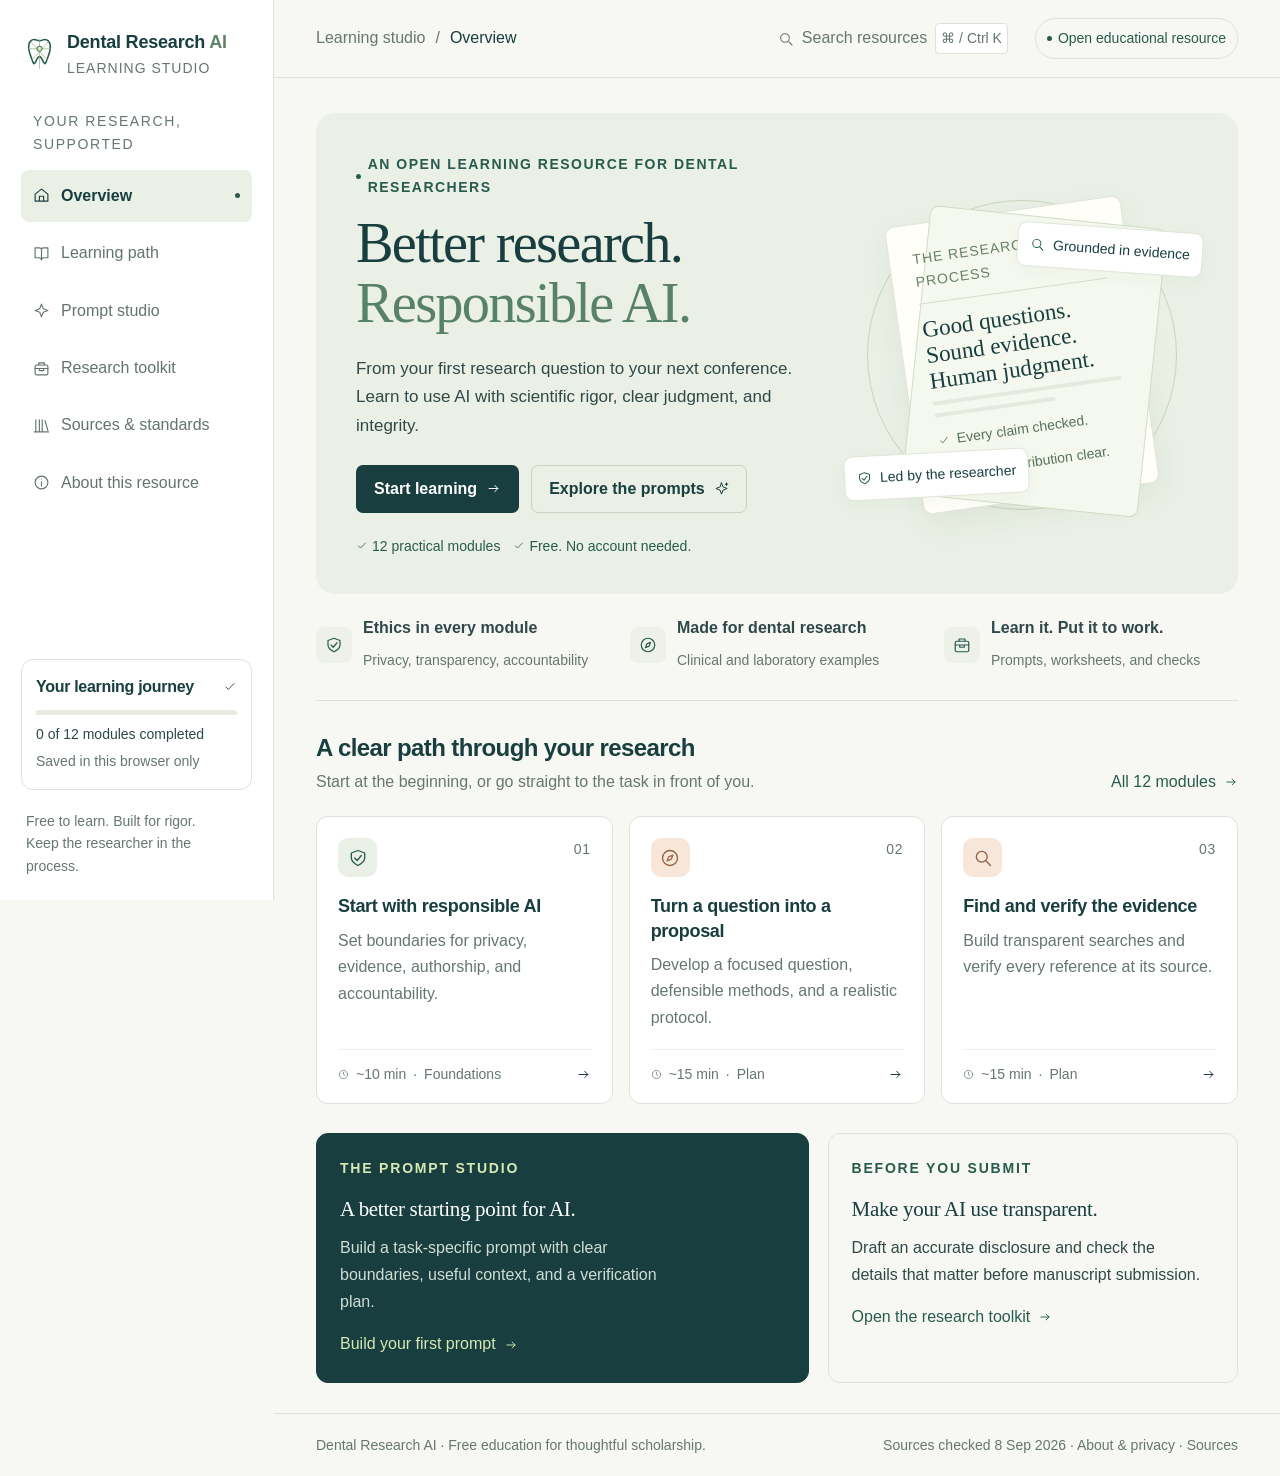
==== commit 807d970c: "Improve readability, add 24 worked examples and Excel worksheets, expand AI disclosure" ====
--- a/index.html
+++ b/index.html
@@ -1,4 +1,28 @@
 <!doctype html>
+<!--
+MIT License
+
+Copyright (c) 2026 WSLINMSAI
+
+Permission is hereby granted, free of charge, to any person obtaining a copy
+of this software and associated documentation files (the "Software"), to deal
+in the Software without restriction, including without limitation the rights
+to use, copy, modify, merge, publish, distribute, sublicense, and/or sell
+copies of the Software, and to permit persons to whom the Software is
+furnished to do so, subject to the following conditions:
+
+The above copyright notice and this permission notice shall be included in all
+copies or substantial portions of the Software.
+
+THE SOFTWARE IS PROVIDED "AS IS", WITHOUT WARRANTY OF ANY KIND, EXPRESS OR
+IMPLIED, INCLUDING BUT NOT LIMITED TO THE WARRANTIES OF MERCHANTABILITY,
+FITNESS FOR A PARTICULAR PURPOSE AND NONINFRINGEMENT. IN NO EVENT SHALL THE
+AUTHORS OR COPYRIGHT HOLDERS BE LIABLE FOR ANY CLAIM, DAMAGES OR OTHER
+LIABILITY, WHETHER IN AN ACTION OF CONTRACT, TORT OR OTHERWISE, ARISING FROM,
+OUT OF OR IN CONNECTION WITH THE SOFTWARE OR THE USE OR OTHER DEALINGS IN THE
+SOFTWARE.
+-->
+
 <html lang="en">
 <head>
 <meta charset="utf-8">
@@ -9,18 +33,45 @@
 <meta http-equiv="Content-Security-Policy" content="default-src 'none'; script-src 'unsafe-inline'; style-src 'unsafe-inline'; img-src data:; connect-src 'none'; font-src 'none'; object-src 'none'; base-uri 'none'; form-action 'none'">
 <title>Dental Research AI · Free Research Learning</title>
 <link rel="icon" href="data:image/svg+xml,%3Csvg xmlns='http://www.w3.org/2000/svg' viewBox='0 0 40 40'%3E%3Crect width='40' height='40' rx='10' fill='%23183e40'/%3E%3Cpath d='M11 10c4-4 6 0 9 0s5-4 9 0c4 5 0 13-2 19-2 6-4-4-7-4s-5 10-7 4c-2-6-6-14-2-19Z' fill='none' stroke='%23d6e8b3' stroke-width='2'/%3E%3C/svg%3E">
-<style>:root{--ink:#183e40;--text:#2f4849;--muted:#667673;--green:#285b4f;--light-green:#eaf0e6;--lime:#d6e8b3;--paper:#f7f8f3;--white:#fff;--line:#dce3da;--peach:#f8e6d9;--blue:#e2edf2;--radius:16px;--sidebar:238px;font-family:Arial,Helvetica,sans-serif;color:var(--text);background:var(--paper);font-synthesis:none}
-*{box-sizing:border-box}body{margin:0}a{color:inherit}button,input,select,textarea{font:inherit}button,a,input,select,textarea,summary{-webkit-tap-highlight-color:transparent}button{cursor:pointer}button:disabled{cursor:default;opacity:.6}button,a{touch-action:manipulation}button:focus-visible,a:focus-visible,input:focus-visible,select:focus-visible,textarea:focus-visible,summary:focus-visible{outline:3px solid #34786b;outline-offset:4px}button{color:var(--ink)}a{text-decoration:none}p{line-height:1.65;margin:0 0 16px}h1,h2,h3,h4{color:var(--ink);margin-top:0}h1,h2.hero-heading{font-family:Georgia,'Times New Roman',serif;font-weight:400;letter-spacing:-1.7px}h1{font-size:44px;line-height:1.1;margin-bottom:18px}h2{font-size:25px;letter-spacing:-.6px;line-height:1.3;margin-bottom:15px}h3{font-size:18px;line-height:1.35;letter-spacing:-.3px;margin-bottom:10px}h4{font-size:14px;line-height:1.5;margin-bottom:8px}ul,ol{padding-left:22px;line-height:1.65}li{margin:8px 0}small,.small{font-size:12px;line-height:1.5}.muted{color:var(--muted)}.serif{font-family:Georgia,'Times New Roman',serif}.eyebrow{font-size:10px;font-weight:700;text-transform:uppercase;letter-spacing:1.8px;color:var(--green);margin-bottom:15px}.row{display:flex;align-items:center;gap:12px}.wrap{flex-wrap:wrap}.between{justify-content:space-between}.icon{width:20px;height:20px;flex-shrink:0;stroke:currentColor;stroke-width:1.6;fill:none;stroke-linecap:round;stroke-linejoin:round}.skip{position:fixed;top:-60px;left:12px;z-index:200;background:var(--ink);color:white;padding:12px;border-radius:8px}.skip:focus{top:10px}.sidebar{position:fixed;inset:0 auto 0 0;width:var(--sidebar);background:#fff;border-right:1px solid var(--line);display:flex;flex-direction:column;padding:31px 21px 23px;z-index:40}.brand{display:flex;gap:10px;align-items:center;color:var(--ink);margin-bottom:48px}.brand-mark{width:36px;height:40px;display:flex;align-items:center;justify-content:center}.brand-mark svg{width:35px;height:40px}.brand-name{font-size:15px;line-height:1.3;font-weight:700;letter-spacing:-.2px}.brand-sub{font-size:9px;letter-spacing:1.8px;text-transform:uppercase;font-weight:400;margin-top:5px;color:var(--muted)}.nav-title{font-size:9px;letter-spacing:1.6px;color:var(--muted);margin:0 12px 14px}.nav-link{display:flex;align-items:center;gap:11px;font-size:12px;padding:13px 12px;border-radius:8px;margin-bottom:5px;color:#647371;position:relative}.nav-link:hover{background:#f4f6f1;color:var(--ink)}.nav-link.active{color:var(--ink);background:#eaf0e6;font-weight:700}.nav-link.active:after{content:'';width:5px;height:5px;background:var(--green);border-radius:50%;position:absolute;right:12px}.nav-link .icon{width:17px;height:17px}.sidebar-bottom{margin-top:auto;padding-top:35px}.progress-box{border:1px solid var(--line);padding:16px 14px;border-radius:12px}.progress-box h3{font-size:12px;margin:0}.progress-track{height:5px;background:#e7ece3;border-radius:5px;overflow:hidden;margin:12px 0 9px}.progress-fill{height:100%;background:var(--green);transition:width .3s}.sidebar-note{padding:20px 5px 0;color:var(--muted);font-size:10px;line-height:1.6}.app{margin-left:var(--sidebar)}.topbar{height:78px;border-bottom:1px solid var(--line);display:flex;justify-content:space-between;align-items:center;padding:0 42px;background:var(--paper)}.breadcrumb{font-size:11px;display:flex;gap:10px;color:var(--muted)}.breadcrumb span:last-child{color:var(--ink)}.header-tools{display:flex;gap:18px;align-items:center}.search-trigger{display:flex;gap:8px;align-items:center;border:0;background:none;color:var(--muted);font-size:11px;padding:9px}.search-trigger .icon{width:16px;height:16px}kbd{font-family:inherit;font-size:10px;padding:3px 5px;border:1px solid var(--line);border-radius:4px;background:#fff}.open-label{font-size:10px;display:flex;align-items:center;gap:6px;color:var(--green);padding:8px 11px;border:1px solid var(--line);border-radius:20px}.status-dot{width:5px;height:5px;background:var(--green);border-radius:50%}.mobile-toggle{display:none}.main{max-width:1450px;margin:0 auto;padding:35px 42px 30px;min-height:calc(100vh - 151px)}.main:focus{outline:none}.hero{display:grid;grid-template-columns:1.15fr .85fr;min-height:365px;border-radius:19px;background:#eaf0e5;position:relative;overflow:hidden;padding:40px 40px 36px;gap:12px}.hero .eyebrow{display:flex;align-items:center;gap:7px;font-size:9px;letter-spacing:1.5px}.hero .eyebrow:before{content:'';width:5px;height:5px;background:var(--green);border-radius:50%}.hero-heading{font-size:clamp(42px,4.4vw,66px)!important;line-height:1.06;max-width:630px;margin-bottom:21px}.hero-heading em{font-style:normal;color:#58816a}.hero-copy{font-size:13px;max-width:400px;line-height:1.7;margin-bottom:24px}.button{border:1px solid transparent;border-radius:7px;padding:12px 17px;min-height:42px;display:inline-flex;align-items:center;justify-content:center;gap:9px;font-size:11px;font-weight:600;text-align:center;line-height:1.35}.button .icon{height:15px;width:15px}.button.primary{background:var(--ink);color:white}.button.primary:hover{background:#2b5b55}.button.secondary{border-color:#c7d3c3;background:transparent;color:var(--ink)}.button.secondary:hover{background:#f0f4eb}.button.white{background:white;border-color:var(--line)}.button.ghost{background:none;border:0;padding-left:0;padding-right:0}.button.danger{background:#fff6f1;border-color:#ddc4b7;color:#874329}.hero-note{display:flex;gap:13px;align-items:center;font-size:9px;margin-top:22px;color:var(--green)}.hero-note span{display:flex;gap:4px;align-items:center}.hero-note .icon{width:12px;height:12px}.hero-art{position:relative;min-width:0;align-self:center;height:275px;display:flex;align-items:center;justify-content:center}.orbit{position:absolute;border:1px solid #c7d6ba;border-radius:50%;width:275px;height:275px}.orbit:nth-child(2){width:215px;height:215px}.orbit:after{content:'';width:8px;height:8px;background:#c2d7a3;border-radius:50%;position:absolute;top:32px;left:43px}.paper-stack{width:202px;height:234px;background:#fffef9;border-radius:9px;box-shadow:0 12px 30px #28473110;transform:rotate(-8deg);padding:23px;position:relative;border:1px solid #e0e5d9}.paper-stack:before{content:'';position:absolute;background:#f5f8ee;width:100%;height:100%;z-index:-1;top:7px;left:10px;border:1px solid #d1ddc5;border-radius:9px;transform:rotate(14deg)}.paper-label{font-size:7px;letter-spacing:1.8px;color:#678064;text-transform:uppercase;border-bottom:1px solid #d7decf;padding-bottom:10px;margin-bottom:13px}.paper-title{font-family:Georgia,serif;color:var(--ink);font-size:21px;line-height:1.12}.paper-line{height:4px;background:#e4eadf;border-radius:2px;margin-top:8px}.paper-line.short{width:64%}.paper-check{display:flex;align-items:center;gap:7px;font-size:8px;color:#567258;margin-top:14px}.paper-check .icon{width:12px;height:12px}.art-badge{position:absolute;background:#fff;border:1px solid #e0e6d8;box-shadow:0 5px 17px #26442308;border-radius:9px;padding:10px 12px;display:flex;gap:8px;align-items:center;font-size:10px;color:var(--ink);z-index:2}.art-badge.one{right:-5px;top:37px;transform:rotate(4deg)}.art-badge.two{left:-1px;bottom:23px;transform:rotate(-3deg)}.art-badge .icon{width:15px;height:15px;color:var(--green)}.principles-strip{display:grid;grid-template-columns:repeat(3,1fr);padding:21px 0 25px;gap:20px;border-bottom:1px solid var(--line);margin-bottom:31px}.principle-mini{display:flex;align-items:center;gap:11px}.principle-mini>.icon{background:#edf1e8;box-sizing:content-box;padding:9px;width:18px;height:18px;border-radius:8px;color:var(--green)}.principle-mini strong{display:block;font-size:11px;margin-bottom:4px}.principle-mini span{font-size:10px;color:var(--muted)}.section-heading{display:flex;justify-content:space-between;gap:18px;align-items:end;margin-bottom:21px}.section-heading h2{font-size:22px;margin:0 0 6px}.section-heading p{font-size:11px;margin:0;color:var(--muted)}.text-link{font-size:11px;color:var(--green);display:inline-flex;align-items:center;gap:8px;white-space:nowrap}.text-link .icon{width:14px;height:14px}.text-link:hover{text-decoration:underline}.card-grid{display:grid;grid-template-columns:repeat(3,minmax(0,1fr));gap:16px}.module-card{border:1px solid var(--line);background:white;border-radius:12px;padding:21px 21px 17px;display:flex;flex-direction:column;transition:transform .2s,border-color .2s;min-height:238px}.module-card:hover{transform:translateY(-3px);border-color:#aac2a9}.card-top{display:flex;justify-content:space-between;align-items:start;margin-bottom:17px}.module-number{font-size:10px;color:var(--muted);letter-spacing:.7px}.icon-tile{height:39px;width:39px;border-radius:10px;background:var(--light-green);display:flex;justify-content:center;align-items:center;color:var(--green)}.icon-tile.Plan{background:var(--peach);color:#956243}.icon-tile.Analyze{background:var(--blue);color:#466e80}.icon-tile.Write{background:#eee9f3;color:#7c668c}.icon-tile.Share{background:#f1eddf;color:#8c7a42}.module-card h3{font-size:15px;margin-bottom:9px}.module-card p{font-size:11px;color:var(--muted);line-height:1.65;flex:1;margin-bottom:18px}.card-foot{display:flex;justify-content:space-between;align-items:center;font-size:9px;color:var(--muted);border-top:1px solid #edf0e9;padding-top:13px;gap:8px}.card-foot .icon{width:15px;height:15px;color:var(--ink)}.card-meta{display:flex;align-items:center;gap:7px}.card-meta .icon{width:11px;height:11px;color:var(--muted)}.stage-label{font-size:9px;color:var(--green);background:#f1f5ed;border-radius:4px;padding:4px 6px;line-height:1.4}.complete-tag{color:var(--green);font-weight:700;display:flex;gap:4px;align-items:center}.home-bottom{display:grid;grid-template-columns:1.2fr 1fr;gap:19px;margin-top:29px}.feature-panel{border:1px solid var(--line);border-radius:12px;padding:23px;position:relative}.feature-panel.dark{background:var(--ink);color:#d1ddd4;border-color:var(--ink)}.feature-panel.dark h3{color:white}.feature-panel.dark .eyebrow{color:var(--lime);font-size:9px}.feature-panel h3{font-size:19px;font-family:Georgia,serif;font-weight:400}.feature-panel p{font-size:11px;max-width:350px;line-height:1.7;margin-bottom:14px}.feature-panel .text-link{color:var(--lime)}.feature-panel:not(.dark) .text-link{color:var(--green)}.footer{border-top:1px solid var(--line);padding:20px 42px;display:flex;justify-content:space-between;gap:15px;font-size:9px;color:var(--muted);line-height:1.6}.footer a:hover{text-decoration:underline}.page-intro{margin:9px 0 29px;max-width:780px}.page-intro p{font-size:14px;max-width:650px}.page-intro .eyebrow{font-size:10px}.toolbar{display:flex;align-items:center;justify-content:space-between;gap:16px;flex-wrap:wrap;margin-bottom:24px}.filter-group{display:flex;gap:6px;flex-wrap:wrap}.filter{background:transparent;border:1px solid var(--line);border-radius:6px;padding:9px 13px;font-size:11px;min-height:37px}.filter[aria-pressed=true]{background:var(--ink);color:white;border-color:var(--ink)}.search-field{border:1px solid var(--line);border-radius:7px;background:white;display:flex;align-items:center;gap:7px;padding:0 11px;min-width:180px}.search-field .icon{width:15px;height:15px;color:var(--muted)}.search-field input{border:0;background:transparent;padding:11px 0;font-size:11px;width:100%;min-width:0}.search-field input:focus{outline:0}.search-field:focus-within{outline:2px solid var(--green);outline-offset:2px}.course-grid{row-gap:19px}.empty-state{grid-column:1/-1;padding:40px;border:1px dashed #bcccbc;border-radius:12px;text-align:center}.empty-state p{font-size:13px;margin:8px 0}.lesson-top{display:flex;gap:8px;flex-wrap:wrap;align-items:center;margin-bottom:21px;font-size:10px;color:var(--muted)}.lesson-top .icon{width:12px;height:12px}.lesson-layout{display:grid;grid-template-columns:minmax(0,1fr) 245px;gap:33px}.lesson-body{min-width:0}.lesson-body .intro{font-size:15px;line-height:1.8}.lesson-body h2{font-size:22px;margin-top:35px}.lesson-body>h2:first-child{margin-top:0}.steps{list-style:none;padding:0;counter-reset:steps}.steps>li{display:flex;align-items:flex-start;gap:15px;margin:0 0 23px;counter-increment:steps}.steps>li:before{content:counter(steps,decimal-leading-zero);flex-shrink:0;font-size:10px;color:var(--green);border:1px solid #cbd8c3;border-radius:50%;width:29px;height:29px;display:flex;align-items:center;justify-content:center;margin-top:1px}.steps h3{font-size:15px;margin:4px 0 7px}.steps p{font-size:13px;line-height:1.8;margin:0}.example-box{border-left:3px solid #98b581;background:#eef3e8;border-radius:0 10px 10px 0;padding:23px;margin:28px 0}.example-box .eyebrow{font-size:9px;margin-bottom:12px}.example-box h3{font-family:Georgia,serif;font-weight:400;font-size:21px}.example-box p{font-size:13px;line-height:1.8}.example-box .takeaway{border-top:1px solid #d4dfcb;padding-top:12px;margin:0;font-size:12px;color:var(--green)}.prompt-card{border:1px solid var(--line);background:white;border-radius:11px;margin:16px 0;overflow:hidden}.prompt-header{display:flex;justify-content:space-between;gap:12px;align-items:center;padding:14px 17px;border-bottom:1px solid #e9ede4}.prompt-header h3{margin:0;font-size:12px}.copy-button{background:none;border:1px solid var(--line);border-radius:5px;padding:6px 8px;display:flex;align-items:center;gap:6px;white-space:nowrap;font-size:10px;min-height:31px}.copy-button .icon{width:12px;height:12px}.copy-button:hover{background:var(--light-green)}.prompt-text{font-family:ui-monospace,SFMono-Regular,Consolas,monospace;font-size:11px;line-height:1.8;white-space:pre-wrap;word-break:break-word;padding:17px;margin:0;color:#3e5651;background:#fcfdf9}.checks{list-style:none;padding:0}.checks li{display:flex;gap:9px;font-size:12px;line-height:1.7}.checks .icon{width:16px;height:16px;margin-top:3px;color:var(--green)}.exercise{background:white;border:1px solid var(--line);border-radius:11px;padding:21px;margin:25px 0}.exercise .eyebrow{font-size:9px}.exercise p{font-size:13px}.exercise details{border-top:1px solid var(--line);padding-top:13px;font-size:12px}.exercise summary{cursor:pointer;color:var(--green);font-weight:600;min-height:28px}.exercise details p{padding-top:12px;margin:0;font-size:12px}.lesson-aside{align-self:start;position:sticky;top:25px}.aside-panel{border:1px solid var(--line);border-radius:11px;background:white;padding:20px;margin-bottom:17px}.aside-panel h3{font-size:12px}.aside-panel p,.aside-panel li{font-size:11px;line-height:1.7}.aside-panel ul{padding-left:15px;margin-bottom:0}.aside-panel .button{width:100%;margin-top:10px}.source-list{list-style:none;padding:0;margin:0}.source-list li{margin:0;border-bottom:1px solid #edf0e8}.source-list li:last-child{border-bottom:0}.source-list a{display:flex;align-items:start;justify-content:space-between;gap:8px;padding:10px 0;font-size:11px;line-height:1.6}.source-list a:hover{color:var(--green);text-decoration:underline}.source-list .icon{width:11px;height:11px;margin-top:3px}.lesson-nav{border-top:1px solid var(--line);display:flex;gap:12px;justify-content:space-between;margin-top:28px;padding-top:23px;flex-wrap:wrap}.note{font-size:11px;line-height:1.75;color:var(--muted)}.notice{background:var(--light-green);border:1px solid #d6e0cc;border-radius:9px;padding:16px 19px;font-size:12px;line-height:1.75;margin-bottom:24px}.notice .icon{height:17px;width:17px}.notice.warm{background:#faf0e6;border-color:#e8d9c7;color:#6c563a}.two-column{display:grid;grid-template-columns:minmax(0,1fr) minmax(0,1fr);gap:24px;align-items:start}.panel{background:white;border:1px solid var(--line);border-radius:13px;padding:26px;min-width:0}.panel h2{font-size:20px}.panel p{font-size:12px}.field{margin-bottom:18px}.field label{display:block;font-size:11px;font-weight:700;margin-bottom:8px}.field input,.field select,.field textarea{width:100%;padding:12px;background:#fff;border:1px solid #ced8cd;border-radius:7px;color:var(--text);font-size:12px;line-height:1.5;min-height:43px}.field textarea{resize:vertical;min-height:105px}.field .hint{font-size:10px;color:var(--muted);margin-top:6px;line-height:1.6}.output-panel{background:#edf2e8;border:1px solid #d3dfca;border-radius:13px;padding:24px;min-width:0;position:sticky;top:25px}.output-panel h2{font-size:19px}.output-panel textarea{width:100%;background:#fcfdf9;border:1px solid #d6dfcd;border-radius:8px;padding:17px;min-height:365px;font-family:ui-monospace,SFMono-Regular,Consolas,monospace;font-size:11px;line-height:1.8;resize:vertical;color:var(--text)}.output-actions{display:flex;gap:9px;margin-top:14px;flex-wrap:wrap}.tool-tabs{display:flex;border-bottom:1px solid var(--line);gap:24px;margin-bottom:26px;flex-wrap:wrap}.tool-tabs a{font-size:12px;padding:0 0 13px;border-bottom:2px solid transparent;color:var(--muted)}.tool-tabs a.active{border-color:var(--green);color:var(--ink);font-weight:700}.guide-result{padding:20px;background:var(--light-green);border-radius:9px;margin-top:24px}.guide-result h3{font-size:18px}.guide-result p{font-size:12px}.guide-table{width:100%;border-collapse:collapse;margin-top:24px;font-size:12px;line-height:1.65}.guide-table th{text-align:left;font-size:10px;text-transform:uppercase;letter-spacing:1px;padding:12px;background:#ecf1e7}.guide-table td{padding:15px 12px;border-bottom:1px solid var(--line);vertical-align:top}.guide-table td:first-child{font-weight:600;width:36%}.guide-table a{color:var(--green);text-decoration:underline}.checklist-group{margin-top:23px}.checklist-group h3{font-size:13px;border-bottom:1px solid var(--line);padding-bottom:12px}.check-row{display:flex;gap:11px;align-items:flex-start;padding:12px 0;border-bottom:1px solid #eef1e9;font-size:12px;line-height:1.7;cursor:pointer}.check-row input{width:17px;height:17px;flex-shrink:0;accent-color:var(--green);margin:2px 0 0}.check-row.checked{color:var(--muted)}.checklist-progress{display:flex;align-items:center;justify-content:space-between;gap:20px;background:var(--light-green);border-radius:9px;padding:17px 20px;margin:15px 0}.checklist-progress strong{font-size:13px}.checklist-progress span{font-size:11px}.template-card{background:white;border:1px solid var(--line);border-radius:12px;padding:24px;display:flex;flex-direction:column;min-height:194px}.template-card .icon{color:var(--green);margin-bottom:18px}.template-card h3{font-size:15px}.template-card p{font-size:12px;color:var(--muted);flex:1}.template-card .button{align-self:flex-start;padding:8px 11px;min-height:35px;font-size:10px}.template-card .button .icon{margin:0;width:13px;height:13px}.source-card{padding:23px;border:1px solid var(--line);border-radius:11px;background:#fff;display:flex;flex-direction:column}.source-card .eyebrow{font-size:9px;margin-bottom:14px}.source-card h3{font-size:15px}.source-card p{font-size:11px;color:var(--muted);flex:1}.source-card .text-link{font-size:10px}.about-content{max-width:790px}.about-content>h2{margin-top:32px}.about-content>p{font-size:14px}.about-grid{display:grid;grid-template-columns:1fr 1fr;gap:18px;margin:24px 0}.about-grid .panel h3{font-size:15px}.about-grid .panel p{font-size:12px;margin:0}.toast{position:fixed;bottom:25px;left:calc(50% + 100px);transform:translateX(-50%);background:var(--ink);color:#fff;padding:13px 20px;border-radius:8px;font-size:12px;z-index:150;max-width:calc(100vw - 30px);box-shadow:0 4px 25px #0002;pointer-events:none}.toast:empty{display:none}.dialog{border:1px solid var(--line);border-radius:16px;padding:0;width:640px;max-width:calc(100% - 28px);max-height:80vh;background:#fafcf6;color:var(--text)}.dialog::backdrop{background:#12343755;backdrop-filter:blur(3px)}.dialog-head{display:flex;gap:12px;align-items:center;border-bottom:1px solid var(--line);padding:18px}.dialog-head input{flex:1;min-width:0;background:transparent;border:0;font-size:15px;line-height:1.6;padding:5px}.icon-button{border:1px solid var(--line);background:white;width:34px;height:34px;display:flex;align-items:center;justify-content:center;border-radius:6px}.icon-button .icon{width:17px;height:17px}.search-results{padding:12px;max-height:55vh;overflow:auto}.search-result{display:block;background:white;border:1px solid var(--line);border-radius:9px;padding:15px;margin:7px 0}.search-result:hover{background:var(--light-green)}.search-result strong{display:block;font-size:13px;margin-bottom:5px}.search-result span{font-size:11px;color:var(--muted);line-height:1.5;display:block}.dialog-foot{font-size:10px;color:var(--muted);padding:10px 20px 17px}.scrim{display:none}.sr-only{position:absolute;width:1px;height:1px;padding:0;margin:-1px;overflow:hidden;clip:rect(0,0,0,0);white-space:nowrap;border:0}.print-only{display:none}.privacy-detail{font-size:11px;padding-top:14px;border-top:1px solid var(--line)}.form-error{font-size:12px;color:#973f2d;margin:12px 0}.link-button{background:none;border:0;padding:0;color:var(--green);text-decoration:underline;font-size:11px}.reset-panel{border-top:1px solid var(--line);padding-top:21px;margin-top:24px}.result-count{font-size:11px;color:var(--muted);margin-top:-12px;margin-bottom:18px}.noscript{padding:30px;background:white;border:2px solid var(--green);margin:30px;font-size:16px;line-height:1.7}
-@media(min-width:1550px){.main{padding:45px 55px}.hero{padding:45px 50px}.hero-heading{font-size:65px!important}.module-card{min-height:250px}.module-card h3{font-size:17px}.module-card p{font-size:12px}.card-foot{font-size:10px}.hero-copy{font-size:15px;max-width:470px}.art-badge.one{right:35px}.art-badge.two{left:27px}}
-@media(max-width:1180px){:root{--sidebar:212px}.sidebar{padding-left:15px;padding-right:15px}.main{padding:29px 28px}.topbar{padding:0 28px}.hero{padding:33px 29px;grid-template-columns:1.2fr .8fr}.hero-heading{font-size:46px!important}.hero-art{transform:scale(.85);transform-origin:center right}.art-badge.one{right:-15px}.art-badge.two{left:-20px}.hero-note{gap:8px;font-size:8px}.card-grid{gap:12px}.module-card{padding:18px 16px}.lesson-layout{grid-template-columns:minmax(0,1fr) 215px;gap:22px}.lesson-aside .aside-panel{padding:16px}.principle-mini strong{font-size:10px}.principle-mini span{font-size:9px}.footer{padding-left:28px;padding-right:28px}}
-@media(max-width:980px){.hero{grid-template-columns:1fr}.hero-art{display:none}.hero-heading{font-size:53px!important;max-width:600px}.hero-copy{max-width:500px}.hero-note{font-size:10px;gap:16px}.hero{min-height:0}.card-grid{grid-template-columns:repeat(2,minmax(0,1fr))}.home-cards .module-card:last-child{display:none}.home-bottom{grid-template-columns:1fr 1fr}.principles-strip{gap:14px}.principle-mini>.icon{padding:7px;width:15px;height:15px}.principle-mini{gap:8px}.principle-mini span{display:none}.lesson-layout{grid-template-columns:1fr}.lesson-aside{position:static;display:grid;grid-template-columns:1fr 1fr;gap:15px}.lesson-aside .aside-panel{margin-bottom:0}.lesson-aside .aside-panel:first-child{grid-column:1/-1}.two-column{grid-template-columns:1fr}.output-panel{position:static}.output-panel textarea{min-height:300px}.topbar .open-label{display:none}.panel{padding:23px}.about-grid{grid-template-columns:1fr}.lesson-body .intro{font-size:14px}.footer{font-size:8px}}
-@media(max-width:730px){:root{--sidebar:238px}.sidebar{transform:translateX(-100%);transition:transform .2s;padding:27px 21px 21px}.sidebar.is-open{transform:translateX(0)}.scrim.is-open{display:block;position:fixed;inset:0;background:#153a3c60;border:0;z-index:39}.app{margin-left:0}.topbar{height:66px;padding:0 20px}.mobile-toggle{display:flex;border:1px solid var(--line);background:white;width:33px;height:33px;align-items:center;justify-content:center;border-radius:6px;flex-shrink:0}.mobile-toggle .icon{width:18px;height:18px}.header-start{display:flex;align-items:center;gap:12px}.breadcrumb{font-size:10px}.search-trigger{padding:8px}.search-trigger span,.search-trigger kbd{display:none}.main{padding:24px 20px}.hero{padding:31px 25px}.hero-heading{font-size:46px!important}.hero .eyebrow{font-size:8px;letter-spacing:1.2px}.hero-copy{font-size:12px}.principles-strip{gap:9px;padding-top:18px;padding-bottom:20px;margin-bottom:25px}.principle-mini{gap:6px}.principle-mini strong{font-size:9px;margin:0}.principle-mini>.icon{width:14px;height:14px;padding:6px}.section-heading h2{font-size:21px}.section-heading p{font-size:11px;line-height:1.6}.section-heading .text-link{font-size:10px}.home-bottom{grid-template-columns:1fr}.feature-panel{padding:22px}.footer{padding:17px 20px;font-size:9px;flex-direction:column;gap:5px}.page-intro{margin-top:4px}.page-intro h1{font-size:38px}.page-intro p{font-size:13px}.lesson-body h2{font-size:21px}.lesson-aside{grid-template-columns:1fr}.toast{left:50%}.tool-tabs{gap:17px}.tool-tabs a{font-size:11px}.toolbar{gap:13px}.filter{font-size:10px;padding:9px 10px}.search-field{width:100%}.source-card{padding:19px}.guide-table{font-size:11px}.guide-table td,.guide-table th{padding:12px 8px}.guide-table td:first-child{width:38%}.checklist-progress{align-items:flex-start;flex-direction:column;gap:7px}.checklist-progress strong{font-size:12px}}
-@media(max-width:430px){.main{padding:20px 16px}.topbar{padding:0 16px}.hero{padding:27px 21px;border-radius:14px}.hero-heading{font-size:40px!important;letter-spacing:-1.5px}.hero-copy{font-size:12px}.hero .button{font-size:10px;padding:11px 12px}.hero-note{font-size:8px;gap:11px}.hero .row.wrap{gap:8px}.principles-strip{grid-template-columns:1fr;gap:10px}.principle-mini span{display:inline;font-size:9px}.principle-mini strong{font-size:10px;display:inline;margin-right:5px}.principle-mini{gap:9px}.principle-mini>.icon{width:13px;height:13px}.card-grid{grid-template-columns:1fr}.home-cards .module-card:last-child{display:flex}.module-card{min-height:0;padding:21px}.module-card h3{font-size:17px}.module-card p{font-size:12px}.module-card .card-top{margin-bottom:14px}.module-card .card-foot{font-size:10px}.module-number{font-size:11px}.section-heading{align-items:start}.section-heading h2{font-size:20px}.section-heading .text-link{padding-top:5px}.page-intro h1{font-size:35px}.panel,.output-panel{padding:20px}.tool-tabs{gap:13px}.tool-tabs a{font-size:10px;padding-bottom:12px}.lesson-nav .button{width:100%}.example-box{padding:20px}.prompt-header{padding:13px}.prompt-text{padding:14px}.filter-group{gap:5px}.filter{padding:9px 10px}.guide-table td{word-break:normal;overflow-wrap:anywhere}.guide-table th{font-size:9px}.about-content>p{font-size:13px}}
+<style>:root{--ink:#183e40;--text:#2f4849;--muted:#667673;--green:#285b4f;--light-green:#eaf0e6;--lime:#d6e8b3;--paper:#f7f8f3;--white:#fff;--line:#dce3da;--peach:#f8e6d9;--blue:#e2edf2;--radius:16px;--sidebar:274px;font-family:Arial,Helvetica,sans-serif;color:var(--text);background:var(--paper);font-synthesis:none}
+*{box-sizing:border-box}body{margin:0}a{color:inherit}button,input,select,textarea{font:inherit}button,a,input,select,textarea,summary{-webkit-tap-highlight-color:transparent}button{cursor:pointer}button:disabled{cursor:default;opacity:.6}button,a{touch-action:manipulation}button:focus-visible,a:focus-visible,input:focus-visible,select:focus-visible,textarea:focus-visible,summary:focus-visible{outline:3px solid #34786b;outline-offset:4px}button{color:var(--ink)}a{text-decoration:none}p{line-height:1.65;margin:0 0 16px}h1,h2,h3,h4{color:var(--ink);margin-top:0}h1,h2.hero-heading{font-family:Georgia,'Times New Roman',serif;font-weight:400;letter-spacing:-1.7px}h1{font-size:2.75rem;line-height:1.1;margin-bottom:18px}h2{font-size:1.688rem;letter-spacing:-.6px;line-height:1.3;margin-bottom:15px}h3{font-size:1.25rem;line-height:1.35;letter-spacing:-.3px;margin-bottom:10px}h4{font-size:1.125rem;line-height:1.5;margin-bottom:8px}ul,ol{padding-left:22px;line-height:1.65}li{margin:8px 0}small,.small{font-size:1rem;line-height:1.5}.muted{color:var(--muted)}.serif{font-family:Georgia,'Times New Roman',serif}.eyebrow{font-size:0.875rem;font-weight:700;text-transform:uppercase;letter-spacing:1.8px;color:var(--green);margin-bottom:15px}.row{display:flex;align-items:center;gap:12px}.wrap{flex-wrap:wrap}.between{justify-content:space-between}.icon{width:20px;height:20px;flex-shrink:0;stroke:currentColor;stroke-width:1.6;fill:none;stroke-linecap:round;stroke-linejoin:round}.skip{position:fixed;top:-60px;left:12px;z-index:200;background:var(--ink);color:white;padding:12px;border-radius:8px}.skip:focus{top:10px}.sidebar{position:fixed;inset:0 auto 0 0;width:var(--sidebar);background:#fff;border-right:1px solid var(--line);display:flex;flex-direction:column;padding:31px 21px 23px;z-index:40}.brand{display:flex;gap:10px;align-items:center;color:var(--ink);margin-bottom:48px}.brand-mark{width:36px;height:40px;display:flex;align-items:center;justify-content:center}.brand-mark svg{width:35px;height:40px}.brand-name{font-size:1.125rem;line-height:1.3;font-weight:700;letter-spacing:-.2px}.brand-sub{font-size:0.875rem;letter-spacing:1.8px;text-transform:uppercase;font-weight:400;margin-top:5px;color:var(--muted)}.nav-title{font-size:0.875rem;letter-spacing:1.6px;color:var(--muted);margin:0 12px 14px}.nav-link{display:flex;align-items:center;gap:11px;font-size:1rem;padding:13px 12px;border-radius:8px;margin-bottom:5px;color:#647371;position:relative}.nav-link:hover{background:#f4f6f1;color:var(--ink)}.nav-link.active{color:var(--ink);background:#eaf0e6;font-weight:700}.nav-link.active:after{content:'';width:5px;height:5px;background:var(--green);border-radius:50%;position:absolute;right:12px}.nav-link .icon{width:17px;height:17px}.sidebar-bottom{margin-top:auto;padding-top:35px}.progress-box{border:1px solid var(--line);padding:16px 14px;border-radius:12px}.progress-box h3{font-size:1rem;margin:0}.progress-track{height:5px;background:#e7ece3;border-radius:5px;overflow:hidden;margin:12px 0 9px}.progress-fill{height:100%;background:var(--green);transition:width .3s}.sidebar-note{padding:20px 5px 0;color:var(--muted);font-size:0.875rem;line-height:1.6}.app{margin-left:var(--sidebar)}.topbar{height:78px;border-bottom:1px solid var(--line);display:flex;justify-content:space-between;align-items:center;padding:0 42px;background:var(--paper)}.breadcrumb{font-size:1rem;display:flex;gap:10px;color:var(--muted)}.breadcrumb span:last-child{color:var(--ink)}.header-tools{display:flex;gap:18px;align-items:center}.search-trigger{display:flex;gap:8px;align-items:center;border:0;background:none;color:var(--muted);font-size:1rem;padding:9px}.search-trigger .icon{width:16px;height:16px}kbd{font-family:inherit;font-size:0.875rem;padding:3px 5px;border:1px solid var(--line);border-radius:4px;background:#fff}.open-label{font-size:0.875rem;display:flex;align-items:center;gap:6px;color:var(--green);padding:8px 11px;border:1px solid var(--line);border-radius:20px}.status-dot{width:5px;height:5px;background:var(--green);border-radius:50%}.mobile-toggle{display:none}.main{max-width:1450px;margin:0 auto;padding:35px 42px 30px;min-height:calc(100vh - 151px)}.main:focus{outline:none}.hero{display:grid;grid-template-columns:1.15fr .85fr;min-height:365px;border-radius:19px;background:#eaf0e5;position:relative;overflow:hidden;padding:40px 40px 36px;gap:12px}.hero .eyebrow{display:flex;align-items:center;gap:7px;font-size:0.875rem;letter-spacing:1.5px}.hero .eyebrow:before{content:'';width:5px;height:5px;background:var(--green);border-radius:50%}.hero-heading{font-size:clamp(42px,4.4vw,66px)!important;line-height:1.06;max-width:630px;margin-bottom:21px}.hero-heading em{font-style:normal;color:#58816a}.hero-copy{font-size:1.062rem;max-width:400px;line-height:1.7;margin-bottom:24px}.button{border:1px solid transparent;border-radius:7px;padding:12px 17px;min-height:42px;display:inline-flex;align-items:center;justify-content:center;gap:9px;font-size:1rem;font-weight:600;text-align:center;line-height:1.35}.button .icon{height:15px;width:15px}.button.primary{background:var(--ink);color:white}.button.primary:hover{background:#2b5b55}.button.secondary{border-color:#c7d3c3;background:transparent;color:var(--ink)}.button.secondary:hover{background:#f0f4eb}.button.white{background:white;border-color:var(--line)}.button.ghost{background:none;border:0;padding-left:0;padding-right:0}.button.danger{background:#fff6f1;border-color:#ddc4b7;color:#874329}.hero-note{display:flex;gap:13px;align-items:center;font-size:0.875rem;margin-top:22px;color:var(--green)}.hero-note span{display:flex;gap:4px;align-items:center}.hero-note .icon{width:12px;height:12px}.hero-art{position:relative;min-width:0;align-self:center;height:275px;display:flex;align-items:center;justify-content:center}.orbit{position:absolute;border:1px solid #c7d6ba;border-radius:50%;width:275px;height:275px}.orbit:nth-child(2){width:215px;height:215px}.orbit:after{content:'';width:8px;height:8px;background:#c2d7a3;border-radius:50%;position:absolute;top:32px;left:43px}.paper-stack{width:202px;height:234px;background:#fffef9;border-radius:9px;box-shadow:0 12px 30px #28473110;transform:rotate(-8deg);padding:23px;position:relative;border:1px solid #e0e5d9}.paper-stack:before{content:'';position:absolute;background:#f5f8ee;width:100%;height:100%;z-index:-1;top:7px;left:10px;border:1px solid #d1ddc5;border-radius:9px;transform:rotate(14deg)}.paper-label{font-size:0.875rem;letter-spacing:1.8px;color:#678064;text-transform:uppercase;border-bottom:1px solid #d7decf;padding-bottom:10px;margin-bottom:13px}.paper-title{font-family:Georgia,serif;color:var(--ink);font-size:1.438rem;line-height:1.12}.paper-line{height:4px;background:#e4eadf;border-radius:2px;margin-top:8px}.paper-line.short{width:64%}.paper-check{display:flex;align-items:center;gap:7px;font-size:0.875rem;color:#567258;margin-top:14px}.paper-check .icon{width:12px;height:12px}.art-badge{position:absolute;background:#fff;border:1px solid #e0e6d8;box-shadow:0 5px 17px #26442308;border-radius:9px;padding:10px 12px;display:flex;gap:8px;align-items:center;font-size:0.875rem;color:var(--ink);z-index:2}.art-badge.one{right:-5px;top:37px;transform:rotate(4deg)}.art-badge.two{left:-1px;bottom:23px;transform:rotate(-3deg)}.art-badge .icon{width:15px;height:15px;color:var(--green)}.principles-strip{display:grid;grid-template-columns:repeat(3,1fr);padding:21px 0 25px;gap:20px;border-bottom:1px solid var(--line);margin-bottom:31px}.principle-mini{display:flex;align-items:center;gap:11px}.principle-mini>.icon{background:#edf1e8;box-sizing:content-box;padding:9px;width:18px;height:18px;border-radius:8px;color:var(--green)}.principle-mini strong{display:block;font-size:1rem;margin-bottom:4px}.principle-mini span{font-size:0.875rem;color:var(--muted)}.section-heading{display:flex;justify-content:space-between;gap:18px;align-items:end;margin-bottom:21px}.section-heading h2{font-size:1.5rem;margin:0 0 6px}.section-heading p{font-size:1rem;margin:0;color:var(--muted)}.text-link{font-size:1rem;color:var(--green);display:inline-flex;align-items:center;gap:8px;white-space:nowrap}.text-link .icon{width:14px;height:14px}.text-link:hover{text-decoration:underline}.card-grid{display:grid;grid-template-columns:repeat(3,minmax(0,1fr));gap:16px}.module-card{border:1px solid var(--line);background:white;border-radius:12px;padding:21px 21px 17px;display:flex;flex-direction:column;transition:transform .2s,border-color .2s;min-height:238px}.module-card:hover{transform:translateY(-3px);border-color:#aac2a9}.card-top{display:flex;justify-content:space-between;align-items:start;margin-bottom:17px}.module-number{font-size:0.875rem;color:var(--muted);letter-spacing:.7px}.icon-tile{height:39px;width:39px;border-radius:10px;background:var(--light-green);display:flex;justify-content:center;align-items:center;color:var(--green)}.icon-tile.Plan{background:var(--peach);color:#956243}.icon-tile.Analyze{background:var(--blue);color:#466e80}.icon-tile.Write{background:#eee9f3;color:#7c668c}.icon-tile.Share{background:#f1eddf;color:#8c7a42}.module-card h3{font-size:1.125rem;margin-bottom:9px}.module-card p{font-size:1rem;color:var(--muted);line-height:1.65;flex:1;margin-bottom:18px}.card-foot{display:flex;justify-content:space-between;align-items:center;font-size:0.875rem;color:var(--muted);border-top:1px solid #edf0e9;padding-top:13px;gap:8px}.card-foot .icon{width:15px;height:15px;color:var(--ink)}.card-meta{display:flex;align-items:center;gap:7px}.card-meta .icon{width:11px;height:11px;color:var(--muted)}.stage-label{font-size:0.875rem;color:var(--green);background:#f1f5ed;border-radius:4px;padding:4px 6px;line-height:1.4}.complete-tag{color:var(--green);font-weight:700;display:flex;gap:4px;align-items:center}.home-bottom{display:grid;grid-template-columns:1.2fr 1fr;gap:19px;margin-top:29px}.feature-panel{border:1px solid var(--line);border-radius:12px;padding:23px;position:relative}.feature-panel.dark{background:var(--ink);color:#d1ddd4;border-color:var(--ink)}.feature-panel.dark h3{color:white}.feature-panel.dark .eyebrow{color:var(--lime);font-size:0.875rem}.feature-panel h3{font-size:1.312rem;font-family:Georgia,serif;font-weight:400}.feature-panel p{font-size:1rem;max-width:350px;line-height:1.7;margin-bottom:14px}.feature-panel .text-link{color:var(--lime)}.feature-panel:not(.dark) .text-link{color:var(--green)}.footer{border-top:1px solid var(--line);padding:20px 42px;display:flex;justify-content:space-between;gap:15px;font-size:0.875rem;color:var(--muted);line-height:1.6}.footer a:hover{text-decoration:underline}.page-intro{margin:9px 0 29px;max-width:780px}.page-intro p{font-size:1.125rem;max-width:650px}.page-intro .eyebrow{font-size:0.875rem}.toolbar{display:flex;align-items:center;justify-content:space-between;gap:16px;flex-wrap:wrap;margin-bottom:24px}.filter-group{display:flex;gap:6px;flex-wrap:wrap}.filter{background:transparent;border:1px solid var(--line);border-radius:6px;padding:9px 13px;font-size:1rem;min-height:37px}.filter[aria-pressed=true]{background:var(--ink);color:white;border-color:var(--ink)}.search-field{border:1px solid var(--line);border-radius:7px;background:white;display:flex;align-items:center;gap:7px;padding:0 11px;min-width:180px}.search-field .icon{width:15px;height:15px;color:var(--muted)}.search-field input{border:0;background:transparent;padding:11px 0;font-size:1rem;width:100%;min-width:0}.search-field input:focus{outline:0}.search-field:focus-within{outline:2px solid var(--green);outline-offset:2px}.course-grid{row-gap:19px}.empty-state{grid-column:1/-1;padding:40px;border:1px dashed #bcccbc;border-radius:12px;text-align:center}.empty-state p{font-size:1.062rem;margin:8px 0}.lesson-top{display:flex;gap:8px;flex-wrap:wrap;align-items:center;margin-bottom:21px;font-size:0.875rem;color:var(--muted)}.lesson-top .icon{width:12px;height:12px}.lesson-layout{display:grid;grid-template-columns:minmax(0,1fr) 245px;gap:33px}.lesson-body{min-width:0}.lesson-body .intro{font-size:1.125rem;line-height:1.8}.lesson-body h2{font-size:1.5rem;margin-top:35px}.lesson-body>h2:first-child{margin-top:0}.steps{list-style:none;padding:0;counter-reset:steps}.steps>li{display:flex;align-items:flex-start;gap:15px;margin:0 0 23px;counter-increment:steps}.steps>li:before{content:counter(steps,decimal-leading-zero);flex-shrink:0;font-size:0.875rem;color:var(--green);border:1px solid #cbd8c3;border-radius:50%;width:29px;height:29px;display:flex;align-items:center;justify-content:center;margin-top:1px}.steps h3{font-size:1.125rem;margin:4px 0 7px}.steps p{font-size:1.062rem;line-height:1.8;margin:0}.example-box{border-left:3px solid #98b581;background:#eef3e8;border-radius:0 10px 10px 0;padding:23px;margin:28px 0}.example-box .eyebrow{font-size:0.875rem;margin-bottom:12px}.example-box h3{font-family:Georgia,serif;font-weight:400;font-size:1.438rem}.example-box p{font-size:1.062rem;line-height:1.8}.example-box .takeaway{border-top:1px solid #d4dfcb;padding-top:12px;margin:0;font-size:1rem;color:var(--green)}.prompt-card{border:1px solid var(--line);background:white;border-radius:11px;margin:16px 0;overflow:hidden}.prompt-header{display:flex;justify-content:space-between;gap:12px;align-items:center;padding:14px 17px;border-bottom:1px solid #e9ede4}.prompt-header h3{margin:0;font-size:1rem}.copy-button{background:none;border:1px solid var(--line);border-radius:5px;padding:6px 8px;display:flex;align-items:center;gap:6px;white-space:nowrap;font-size:0.875rem;min-height:31px}.copy-button .icon{width:12px;height:12px}.copy-button:hover{background:var(--light-green)}.prompt-text{font-family:ui-monospace,SFMono-Regular,Consolas,monospace;font-size:1rem;line-height:1.8;white-space:pre-wrap;word-break:break-word;padding:17px;margin:0;color:#3e5651;background:#fcfdf9}.checks{list-style:none;padding:0}.checks li{display:flex;gap:9px;font-size:1rem;line-height:1.7}.checks .icon{width:16px;height:16px;margin-top:3px;color:var(--green)}.exercise{background:white;border:1px solid var(--line);border-radius:11px;padding:21px;margin:25px 0}.exercise .eyebrow{font-size:0.875rem}.exercise p{font-size:1.062rem}.exercise details{border-top:1px solid var(--line);padding-top:13px;font-size:1rem}.exercise summary{cursor:pointer;color:var(--green);font-weight:600;min-height:28px}.exercise details p{padding-top:12px;margin:0;font-size:1rem}.lesson-aside{align-self:start;position:sticky;top:25px}.aside-panel{border:1px solid var(--line);border-radius:11px;background:white;padding:20px;margin-bottom:17px}.aside-panel h3{font-size:1rem}.aside-panel p,.aside-panel li{font-size:1rem;line-height:1.7}.aside-panel ul{padding-left:15px;margin-bottom:0}.aside-panel .button{width:100%;margin-top:10px}.source-list{list-style:none;padding:0;margin:0}.source-list li{margin:0;border-bottom:1px solid #edf0e8}.source-list li:last-child{border-bottom:0}.source-list a{display:flex;align-items:start;justify-content:space-between;gap:8px;padding:10px 0;font-size:1rem;line-height:1.6}.source-list a:hover{color:var(--green);text-decoration:underline}.source-list .icon{width:11px;height:11px;margin-top:3px}.lesson-nav{border-top:1px solid var(--line);display:flex;gap:12px;justify-content:space-between;margin-top:28px;padding-top:23px;flex-wrap:wrap}.note{font-size:1rem;line-height:1.75;color:var(--muted)}.notice{background:var(--light-green);border:1px solid #d6e0cc;border-radius:9px;padding:16px 19px;font-size:1rem;line-height:1.75;margin-bottom:24px}.notice .icon{height:17px;width:17px}.notice.warm{background:#faf0e6;border-color:#e8d9c7;color:#6c563a}.two-column{display:grid;grid-template-columns:minmax(0,1fr) minmax(0,1fr);gap:24px;align-items:start}.panel{background:white;border:1px solid var(--line);border-radius:13px;padding:26px;min-width:0}.panel h2{font-size:1.375rem}.panel p{font-size:1rem}.field{margin-bottom:18px}.field label{display:block;font-size:1rem;font-weight:700;margin-bottom:8px}.field input,.field select,.field textarea{width:100%;padding:12px;background:#fff;border:1px solid #ced8cd;border-radius:7px;color:var(--text);font-size:1rem;line-height:1.5;min-height:43px}.field textarea{resize:vertical;min-height:105px}.field .hint{font-size:0.875rem;color:var(--muted);margin-top:6px;line-height:1.6}.output-panel{background:#edf2e8;border:1px solid #d3dfca;border-radius:13px;padding:24px;min-width:0;position:sticky;top:25px}.output-panel h2{font-size:1.312rem}.output-panel textarea{width:100%;background:#fcfdf9;border:1px solid #d6dfcd;border-radius:8px;padding:17px;min-height:365px;font-family:ui-monospace,SFMono-Regular,Consolas,monospace;font-size:1rem;line-height:1.8;resize:vertical;color:var(--text)}.output-actions{display:flex;gap:9px;margin-top:14px;flex-wrap:wrap}.tool-tabs{display:flex;border-bottom:1px solid var(--line);gap:24px;margin-bottom:26px;flex-wrap:wrap}.tool-tabs a{font-size:1rem;padding:0 0 13px;border-bottom:2px solid transparent;color:var(--muted)}.tool-tabs a.active{border-color:var(--green);color:var(--ink);font-weight:700}.guide-result{padding:20px;background:var(--light-green);border-radius:9px;margin-top:24px}.guide-result h3{font-size:1.25rem}.guide-result p{font-size:1rem}.guide-table{width:100%;border-collapse:collapse;margin-top:24px;font-size:1rem;line-height:1.65}.guide-table th{text-align:left;font-size:0.875rem;text-transform:uppercase;letter-spacing:1px;padding:12px;background:#ecf1e7}.guide-table td{padding:15px 12px;border-bottom:1px solid var(--line);vertical-align:top}.guide-table td:first-child{font-weight:600;width:36%}.guide-table a{color:var(--green);text-decoration:underline}.checklist-group{margin-top:23px}.checklist-group h3{font-size:1.062rem;border-bottom:1px solid var(--line);padding-bottom:12px}.check-row{display:flex;gap:11px;align-items:flex-start;padding:12px 0;border-bottom:1px solid #eef1e9;font-size:1rem;line-height:1.7;cursor:pointer}.check-row input{width:17px;height:17px;flex-shrink:0;accent-color:var(--green);margin:2px 0 0}.check-row.checked{color:var(--muted)}.checklist-progress{display:flex;align-items:center;justify-content:space-between;gap:20px;background:var(--light-green);border-radius:9px;padding:17px 20px;margin:15px 0}.checklist-progress strong{font-size:1.062rem}.checklist-progress span{font-size:1rem}.template-card{background:white;border:1px solid var(--line);border-radius:12px;padding:24px;display:flex;flex-direction:column;min-height:194px}.template-card .icon{color:var(--green);margin-bottom:18px}.template-card h3{font-size:1.125rem}.template-card p{font-size:1rem;color:var(--muted);flex:1}.template-card .button{align-self:flex-start;padding:8px 11px;min-height:35px;font-size:0.875rem}.template-card .button .icon{margin:0;width:13px;height:13px}.source-card{padding:23px;border:1px solid var(--line);border-radius:11px;background:#fff;display:flex;flex-direction:column}.source-card .eyebrow{font-size:0.875rem;margin-bottom:14px}.source-card h3{font-size:1.125rem}.source-card p{font-size:1rem;color:var(--muted);flex:1}.source-card .text-link{font-size:0.875rem}.about-content{max-width:790px}.about-content>h2{margin-top:32px}.about-content>p{font-size:1.125rem}.about-grid{display:grid;grid-template-columns:1fr 1fr;gap:18px;margin:24px 0}.about-grid .panel h3{font-size:1.125rem}.about-grid .panel p{font-size:1rem;margin:0}.toast{position:fixed;bottom:25px;left:calc(50% + 100px);transform:translateX(-50%);background:var(--ink);color:#fff;padding:13px 20px;border-radius:8px;font-size:1rem;z-index:150;max-width:calc(100vw - 30px);box-shadow:0 4px 25px #0002;pointer-events:none}.toast:empty{display:none}.dialog{border:1px solid var(--line);border-radius:16px;padding:0;width:640px;max-width:calc(100% - 28px);max-height:80vh;background:#fafcf6;color:var(--text)}.dialog::backdrop{background:#12343755;backdrop-filter:blur(3px)}.dialog-head{display:flex;gap:12px;align-items:center;border-bottom:1px solid var(--line);padding:18px}.dialog-head input{flex:1;min-width:0;background:transparent;border:0;font-size:1.125rem;line-height:1.6;padding:5px}.icon-button{border:1px solid var(--line);background:white;width:34px;height:34px;display:flex;align-items:center;justify-content:center;border-radius:6px}.icon-button .icon{width:17px;height:17px}.search-results{padding:12px;max-height:55vh;overflow:auto}.search-result{display:block;background:white;border:1px solid var(--line);border-radius:9px;padding:15px;margin:7px 0}.search-result:hover{background:var(--light-green)}.search-result strong{display:block;font-size:1.062rem;margin-bottom:5px}.search-result span{font-size:1rem;color:var(--muted);line-height:1.5;display:block}.dialog-foot{font-size:0.875rem;color:var(--muted);padding:10px 20px 17px}.scrim{display:none}.sr-only{position:absolute;width:1px;height:1px;padding:0;margin:-1px;overflow:hidden;clip:rect(0,0,0,0);white-space:nowrap;border:0}.print-only{display:none}.privacy-detail{font-size:1rem;padding-top:14px;border-top:1px solid var(--line)}.form-error{font-size:1rem;color:#973f2d;margin:12px 0}.link-button{background:none;border:0;padding:0;color:var(--green);text-decoration:underline;font-size:1rem}.reset-panel{border-top:1px solid var(--line);padding-top:21px;margin-top:24px}.result-count{font-size:1rem;color:var(--muted);margin-top:-12px;margin-bottom:18px}.noscript{padding:30px;background:white;border:2px solid var(--green);margin:30px;font-size:1.125rem;line-height:1.7}
+@media(min-width:1550px){.main{padding:45px 55px}.hero{padding:45px 50px}.hero-heading{font-size:4.062rem!important}.module-card{min-height:250px}.module-card h3{font-size:1.25rem}.module-card p{font-size:1rem}.card-foot{font-size:0.875rem}.hero-copy{font-size:1.125rem;max-width:470px}.art-badge.one{right:35px}.art-badge.two{left:27px}}
+@media(max-width:1180px){:root{--sidebar:248px}.sidebar{padding-left:15px;padding-right:15px}.main{padding:29px 28px}.topbar{padding:0 28px}.hero{padding:33px 29px;grid-template-columns:1.2fr .8fr}.hero-heading{font-size:2.875rem!important}.hero-art{transform:scale(.85);transform-origin:center right}.art-badge.one{right:-15px}.art-badge.two{left:-20px}.hero-note{gap:8px;font-size:0.875rem}.card-grid{gap:12px}.module-card{padding:18px 16px}.lesson-layout{grid-template-columns:minmax(0,1fr) 215px;gap:22px}.lesson-aside .aside-panel{padding:16px}.principle-mini strong{font-size:0.875rem}.principle-mini span{font-size:0.875rem}.footer{padding-left:28px;padding-right:28px}}
+@media(max-width:980px){.hero{grid-template-columns:1fr}.hero-art{display:none}.hero-heading{font-size:3.312rem!important;max-width:600px}.hero-copy{max-width:500px}.hero-note{font-size:0.875rem;gap:16px}.hero{min-height:0}.card-grid{grid-template-columns:repeat(2,minmax(0,1fr))}.home-cards .module-card:last-child{display:none}.home-bottom{grid-template-columns:1fr 1fr}.principles-strip{gap:14px}.principle-mini>.icon{padding:7px;width:15px;height:15px}.principle-mini{gap:8px}.principle-mini span{display:none}.lesson-layout{grid-template-columns:1fr}.lesson-aside{position:static;display:grid;grid-template-columns:1fr 1fr;gap:15px}.lesson-aside .aside-panel{margin-bottom:0}.lesson-aside .aside-panel:first-child{grid-column:1/-1}.two-column{grid-template-columns:1fr}.output-panel{position:static}.output-panel textarea{min-height:300px}.topbar .open-label{display:none}.panel{padding:23px}.about-grid{grid-template-columns:1fr}.lesson-body .intro{font-size:1.125rem}.footer{font-size:0.875rem}}
+@media(max-width:730px){:root{--sidebar:274px}.sidebar{transform:translateX(-100%);transition:transform .2s;padding:27px 21px 21px}.sidebar.is-open{transform:translateX(0)}.scrim.is-open{display:block;position:fixed;inset:0;background:#153a3c60;border:0;z-index:39}.app{margin-left:0}.topbar{height:66px;padding:0 20px}.mobile-toggle{display:flex;border:1px solid var(--line);background:white;width:33px;height:33px;align-items:center;justify-content:center;border-radius:6px;flex-shrink:0}.mobile-toggle .icon{width:18px;height:18px}.header-start{display:flex;align-items:center;gap:12px}.breadcrumb{font-size:0.875rem}.search-trigger{padding:8px}.search-trigger span,.search-trigger kbd{display:none}.main{padding:24px 20px}.hero{padding:31px 25px}.hero-heading{font-size:2.875rem!important}.hero .eyebrow{font-size:0.875rem;letter-spacing:1.2px}.hero-copy{font-size:1rem}.principles-strip{gap:9px;padding-top:18px;padding-bottom:20px;margin-bottom:25px}.principle-mini{gap:6px}.principle-mini strong{font-size:0.875rem;margin:0}.principle-mini>.icon{width:14px;height:14px;padding:6px}.section-heading h2{font-size:1.438rem}.section-heading p{font-size:1rem;line-height:1.6}.section-heading .text-link{font-size:0.875rem}.home-bottom{grid-template-columns:1fr}.feature-panel{padding:22px}.footer{padding:17px 20px;font-size:0.875rem;flex-direction:column;gap:5px}.page-intro{margin-top:4px}.page-intro h1{font-size:2.375rem}.page-intro p{font-size:1.062rem}.lesson-body h2{font-size:1.438rem}.lesson-aside{grid-template-columns:1fr}.toast{left:50%}.tool-tabs{gap:17px}.tool-tabs a{font-size:1rem}.toolbar{gap:13px}.filter{font-size:0.875rem;padding:9px 10px}.search-field{width:100%}.source-card{padding:19px}.guide-table{font-size:1rem}.guide-table td,.guide-table th{padding:12px 8px}.guide-table td:first-child{width:38%}.checklist-progress{align-items:flex-start;flex-direction:column;gap:7px}.checklist-progress strong{font-size:1rem}}
+@media(max-width:430px){.main{padding:20px 16px}.topbar{padding:0 16px}.hero{padding:27px 21px;border-radius:14px}.hero-heading{font-size:2.5rem!important;letter-spacing:-1.5px}.hero-copy{font-size:1rem}.hero .button{font-size:0.875rem;padding:11px 12px}.hero-note{font-size:0.875rem;gap:11px}.hero .row.wrap{gap:8px}.principles-strip{grid-template-columns:1fr;gap:10px}.principle-mini span{display:inline;font-size:0.875rem}.principle-mini strong{font-size:0.875rem;display:inline;margin-right:5px}.principle-mini{gap:9px}.principle-mini>.icon{width:13px;height:13px}.card-grid{grid-template-columns:1fr}.home-cards .module-card:last-child{display:flex}.module-card{min-height:0;padding:21px}.module-card h3{font-size:1.25rem}.module-card p{font-size:1rem}.module-card .card-top{margin-bottom:14px}.module-card .card-foot{font-size:0.875rem}.module-number{font-size:1rem}.section-heading{align-items:start}.section-heading h2{font-size:1.375rem}.section-heading .text-link{padding-top:5px}.page-intro h1{font-size:2.188rem}.panel,.output-panel{padding:20px}.tool-tabs{gap:13px}.tool-tabs a{font-size:0.875rem;padding-bottom:12px}.lesson-nav .button{width:100%}.example-box{padding:20px}.prompt-header{padding:13px}.prompt-text{padding:14px}.filter-group{gap:5px}.filter{padding:9px 10px}.guide-table td{word-break:normal;overflow-wrap:anywhere}.guide-table th{font-size:0.875rem}.about-content>p{font-size:1.062rem}}
 .header-start{min-width:0}.breadcrumb{min-width:0}.breadcrumb span:last-child{overflow:hidden;text-overflow:ellipsis;white-space:nowrap}.header-tools{flex-shrink:0}
-@media(max-width:730px){.header-start{flex:1}.breadcrumb>span:first-child{flex-shrink:0}.sidebar>.row{gap:5px}.sidebar .brand{gap:7px}.sidebar .brand-name{font-size:13px}.sidebar .brand-sub{font-size:8px;letter-spacing:1px}.sidebar .brand-mark{width:30px}.header-tools{margin-left:8px}}
-@media(max-width:360px){.breadcrumb>span:first-child,.breadcrumb>span:nth-child(2){display:none}.hero-heading{font-size:35px!important}.hero-note{flex-wrap:wrap}}
+@media(max-width:730px){.header-start{flex:1}.breadcrumb>span:first-child{flex-shrink:0}.sidebar>.row{gap:5px}.sidebar .brand{gap:7px}.sidebar .brand-name{font-size:1.062rem}.sidebar .brand-sub{font-size:0.875rem;letter-spacing:1px}.sidebar .brand-mark{width:30px}.header-tools{margin-left:8px}}
+@media(max-width:360px){.breadcrumb>span:first-child,.breadcrumb>span:nth-child(2){display:none}.hero-heading{font-size:2.188rem!important}.hero-note{flex-wrap:wrap}}
 @media(prefers-reduced-motion:reduce){*{scroll-behavior:auto!important;transition:none!important;animation:none!important}}
-@media print{body{background:white;color:black}.sidebar,.topbar,.footer,.toast,.scrim,.dialog,.copy-button,.lesson-nav,.toolbar,.tool-tabs,.output-actions,.reset-panel,.skip,.no-print{display:none!important}.app{margin:0}.main{padding:0;max-width:none;min-height:0}.lesson-layout{display:block}.lesson-aside{position:static;display:block}.lesson-aside .aside-panel:first-child{display:none}.lesson-aside .aside-panel{break-inside:avoid}.module-card,.example-box,.prompt-card,.exercise,.source-card,.checklist-group,.template-card{break-inside:avoid}.lesson-body h2{break-after:avoid}.card-grid{grid-template-columns:1fr 1fr}.button{display:none}.two-column{display:block}.output-panel{position:static;margin-top:20px}.output-panel textarea{height:auto;min-height:420px}.print-only{display:block}.hero{background:#f0f2e8;min-height:0}.hero-art{display:none}.hero-heading{font-size:42px!important}.check-row input{accent-color:black}.page-intro h1{font-size:34px}a[href^=https]:after{content:' (' attr(href) ')';font-size:9px;overflow-wrap:anywhere}.text-link{white-space:normal}.source-list a{display:block}.source-card .text-link{display:block}}
+@media print{body{background:white;color:black}.sidebar,.topbar,.footer,.toast,.scrim,.dialog,.copy-button,.lesson-nav,.toolbar,.tool-tabs,.output-actions,.reset-panel,.skip,.no-print{display:none!important}.app{margin:0}.main{padding:0;max-width:none;min-height:0}.lesson-layout{display:block}.lesson-aside{position:static;display:block}.lesson-aside .aside-panel:first-child{display:none}.lesson-aside .aside-panel{break-inside:avoid}.module-card,.example-box,.prompt-card,.exercise,.source-card,.checklist-group,.template-card{break-inside:avoid}.lesson-body h2{break-after:avoid}.card-grid{grid-template-columns:1fr 1fr}.button{display:none}.two-column{display:block}.output-panel{position:static;margin-top:20px}.output-panel textarea{height:auto;min-height:420px}.print-only{display:block}.hero{background:#f0f2e8;min-height:0}.hero-art{display:none}.hero-heading{font-size:2.625rem!important}.check-row input{accent-color:black}.page-intro h1{font-size:2.125rem}a[href^=https]:after{content:' (' attr(href) ')';font-size:0.875rem;overflow-wrap:anywhere}.text-link{white-space:normal}.source-list a{display:block}.source-card .text-link{display:block}}
+
+/* Readable text and complete teaching examples. */
+body{font-size:1.125rem;line-height:1.65}
+.sidebar{overflow-y:auto}.brand{margin-bottom:32px}.brand-name{font-size:1.125rem}.brand-sub{font-size:.875rem;letter-spacing:1px}
+.main,.panel,.output-panel,.template-card,.module-card{min-width:0}
+.button,.filter,.icon-button,.mobile-toggle{min-height:44px}.copy-button{min-height:40px;white-space:normal;flex-shrink:0}
+.hero-note{flex-wrap:wrap}.hero-copy{max-width:520px}.hero-art{height:330px}.paper-stack{width:238px;height:290px}.paper-label{letter-spacing:1px}.paper-check{line-height:1.4}.orbit{width:310px;height:310px}
+.hero-heading{font-size:clamp(2.625rem,4.4vw,4.125rem)!important}
+.lesson-body p,.steps p,.lesson-body li{font-size:1.125rem;line-height:1.8}
+.prompt-header{align-items:flex-start;flex-wrap:wrap}.prompt-header h3{font-size:1.125rem}.prompt-stage{font-size:.875rem;color:var(--green);font-weight:700;margin-bottom:5px}
+.prompt-text{font-size:1rem;line-height:1.75;overflow-wrap:anywhere;tab-size:2}
+.worked-example{padding:22px;border-top:1px solid var(--line);background:#f3f7ef}.worked-example h4{font-size:1.25rem;margin:0 0 10px}.worked-example .note{font-size:.9375rem;line-height:1.65}
+.worked-example details{border:1px solid #cdd9c8;border-radius:8px;background:#fff;margin:16px 0;overflow:hidden}
+.worked-example summary{padding:15px 17px;cursor:pointer;font-size:1.0625rem;font-weight:700;color:var(--ink);line-height:1.5}
+.worked-actions{padding:0 17px 10px;display:flex;justify-content:flex-end}.filled-prompt{background:#fbfcf8}
+.example-response{white-space:pre-wrap;overflow-wrap:anywhere;font-family:inherit;font-size:1.0625rem;line-height:1.8;margin:0;padding:17px}
+.lesson-body .example-verification,.example-verification{font-size:1rem;margin:20px 0 0;line-height:1.7}
+.ai-tool-entry{border:1px solid var(--line);border-radius:10px;padding:20px;margin:0 0 22px;min-width:0;background:#fbfcf8}.ai-tool-entry legend{font-size:1.125rem;font-weight:700;padding:0 8px;color:var(--green)}
+.field .question-label{font-size:1.0625rem;line-height:1.55;margin:0 0 10px}.field .subfield-label{margin-top:12px}.disclosure-confirm{margin:24px 0}.disclosure-layout .output-panel{top:20px}.disclosure-layout .output-panel textarea{min-height:480px}
+.worksheet-example{background:#f1f6eb;padding:12px;border-radius:6px}.template-card .button{font-size:1rem;min-height:44px}.template-card .worksheet-example{font-size:1rem}
+.section-heading{gap:16px;flex-wrap:wrap}.source-card .text-link,.aside-panel a{overflow-wrap:anywhere}.text-link{white-space:normal}.guide-table{display:block;overflow-x:auto}.prompt-card{break-inside:auto}
+@media(max-width:1180px){.hero{grid-template-columns:1fr}.hero-art{display:none}.card-grid{grid-template-columns:repeat(2,minmax(0,1fr))}.lesson-layout{grid-template-columns:1fr}.lesson-aside{position:static;display:grid;grid-template-columns:1fr 1fr;gap:16px}.two-column{grid-template-columns:1fr}.output-panel{position:static}.principles-strip{grid-template-columns:1fr;gap:16px}.principle-mini span{display:block}}
+@media(max-width:730px){:root{--sidebar:280px}.sidebar{max-width:calc(100vw - 30px)}.sidebar .brand-name{font-size:1.125rem}.sidebar .brand-sub{font-size:.875rem}.hero-heading{font-size:2.75rem!important}.hero-copy{font-size:1.0625rem}.hero .eyebrow{font-size:.875rem;line-height:1.6}.lesson-aside{grid-template-columns:1fr}.worked-example{padding:16px}.field input,.field select,.field textarea{font-size:1rem}.tool-tabs{column-gap:20px;row-gap:12px}}
+@media(max-width:550px){.card-grid{grid-template-columns:1fr}.hero-heading{font-size:2.5rem!important}.panel,.output-panel{padding:18px}.ai-tool-entry{padding:15px}.hero-note{gap:10px}.section-heading .text-link{font-size:1rem}.breadcrumb{font-size:.875rem}.prompt-header .copy-button{margin-left:auto}}
+@media print{.worked-example details{display:block;overflow:visible}.worked-example details>*{display:block}.worked-example,.prompt-card{break-inside:auto}.worked-example summary{break-after:avoid}.worked-actions{display:none}.hero-heading{font-size:2.625rem!important}}
+
+@media(max-width:360px){.hero-heading{font-size:2.125rem!important}.brand{margin-bottom:24px}}
 </style>
 </head>
 <body>
@@ -36,7 +87,7 @@
   <a class="nav-link" href="#sources" data-page="sources"><svg class="icon" viewBox="0 0 24 24" aria-hidden="true"><path d="M4 4v16m5-16v16m4-16v16m4-15 4 14M2 21h20"/></svg>Sources & standards</a>
   <a class="nav-link" href="#about" data-page="about"><svg class="icon" viewBox="0 0 24 24" aria-hidden="true"><circle cx="12" cy="12" r="9"/><path d="M12 11v6M12 7h.01"/></svg>About this resource</a>
  </nav>
- <div class="sidebar-bottom"><div class="progress-box"><div class="row between"><h3>Your learning journey</h3><svg class="icon" style="width:14px;height:14px" viewBox="0 0 24 24" aria-hidden="true"><path d="m5 12 4 4L19 6"/></svg></div><div id="progress-track" class="progress-track" role="progressbar" aria-label="Learning progress" aria-valuemin="0" aria-valuemax="12" aria-valuenow="0"><div id="progress-fill" class="progress-fill" style="width:0%"></div></div><div class="small" id="progress-value" style="font-size:10px">0 of 12 modules completed</div><div class="muted" id="progress-note" style="font-size:9px;margin-top:5px">Saved in this browser only</div></div><div class="sidebar-note">Free to learn. Built for rigor.<br>Keep the researcher in the process.</div></div>
+ <div class="sidebar-bottom"><div class="progress-box"><div class="row between"><h3>Your learning journey</h3><svg class="icon" style="width:14px;height:14px" viewBox="0 0 24 24" aria-hidden="true"><path d="m5 12 4 4L19 6"/></svg></div><div id="progress-track" class="progress-track" role="progressbar" aria-label="Learning progress" aria-valuemin="0" aria-valuemax="12" aria-valuenow="0"><div id="progress-fill" class="progress-fill" style="width:0%"></div></div><div class="small" id="progress-value" style="font-size:0.875rem">0 of 12 modules completed</div><div class="muted" id="progress-note" style="font-size:0.875rem;margin-top:5px">Saved in this browser only</div></div><div class="sidebar-note">Free to learn. Built for rigor.<br>Keep the researcher in the process.</div></div>
 </aside>
 <button class="scrim" id="scrim" tabindex="-1" aria-label="Close navigation"></button>
 <div class="app" id="app"><header class="topbar"><div class="header-start"><button class="mobile-toggle" id="mobile-toggle" aria-label="Open navigation" aria-controls="sidebar" aria-expanded="false"><svg class="icon" viewBox="0 0 24 24" aria-hidden="true"><path d="M4 6h16M4 12h16M4 18h16"/></svg></button><div class="breadcrumb"><span>Learning studio</span><span>/</span><span id="breadcrumb-current">Overview</span></div></div><div class="header-tools"><button class="search-trigger" id="open-search" aria-label="Search all lessons and tools"><svg class="icon" viewBox="0 0 24 24" aria-hidden="true"><circle cx="10.5" cy="10.5" r="6.5"/><path d="m16 16 5 5"/></svg><span>Search resources</span><kbd aria-hidden="true">⌘ / Ctrl K</kbd></button><div class="open-label"><span class="status-dot"></span>Open educational resource</div></div></header><main class="main" id="main" tabindex="-1"><noscript><div class="noscript"><h1>Dental Research AI</h1><p>This free learning website covers responsible AI use across dental research. Enable JavaScript to open the 12 lessons and local tools; no AI service or account is required.</p><p>Core principles: verify claims and references, protect confidential information, preserve actual data and research images, document AI use, and keep humans accountable.</p><p>Start with <a href="https://www.icmje.org/recommendations/browse/artificial-intelligence/">ICMJE AI guidance</a> and the <a href="https://www.equator-network.org/">EQUATOR reporting guideline finder</a>.</p></div></noscript></main><footer class="footer"><span>Dental Research AI · Free education for thoughtful scholarship.</span><span>Sources checked 8 Sep 2026 · <a href="#about">About & privacy</a> · <a href="#sources">Sources</a></span></footer></div>
@@ -44,6 +95,7 @@
 <div class="toast" id="toast" role="status" aria-live="polite"></div>
 <script>const REVIEW_DATE = '8 September 2026';
 const SOURCES = [
+ {id:'jopr',name:'Journal of Prosthodontics · Author instructions',type:'Publishing',url:'https://onlinelibrary.wiley.com/page/journal/1532849x/homepage/forauthors.html',note:'Journal-specific AI transparency and manuscript requirements; AI use in manuscript development is described in Methods.'},
  {id:'icmje',name:'ICMJE · AI in publishing',type:'Ethics',url:'https://www.icmje.org/recommendations/browse/artificial-intelligence/',note:'Human accountability, transparency, attribution, and confidentiality.'},
  {id:'authors',name:'ICMJE · AI use by authors',type:'Ethics',url:'https://www.icmje.org/recommendations/browse/artificial-intelligence/ai-use-by-authors.html',note:'Disclosure at submission and responsibility for the submitted work.'},
  {id:'reviewers',name:'ICMJE · AI use by reviewers',type:'Ethics',url:'https://www.icmje.org/recommendations/browse/artificial-intelligence/ai-use-by-reviewers.html',note:'Journal permission, manuscript confidentiality, and review disclosure.'},
@@ -179,14 +231,709 @@
  ['Submission files','The cover letter is accurate, and the generated submission PDF has been inspected.']
 ];
 const TEMPLATES = [
- {id:'proposal',title:'Research proposal canvas',desc:'Move from a question to a reviewable protocol.',file:'research-proposal-canvas.md',text:'# Dental research proposal canvas\n\n## Research question\n[Question, population/specimens, comparison, outcome, and timing]\n\n## Rationale and verified evidence\n[Evidence gap, claim-source mapping, and limits]\n\n## Design and methods\n[Design; eligibility; experimental unit; measurements; allocation; masking; calibration; bias controls]\n\n## Outcomes and analysis\n[Primary target comparison; secondary outcomes; sample-size justification inputs; nesting; missingness; multiplicity; diagnostics; statistician review]\n\n## Governance\n[Ethics determination; consent; registration; confidential data; approved AI uses; human reviewers]\n\n## Feasibility\n[Resources, equipment, training, timetable, budget]\n\n## Reproducibility and dissemination\n[Versioned protocol; data dictionary; code/output retention; permitted sharing; target audience]\n\n## Unresolved decisions\n| Decision | Owner | Due date | Resolution |\n| --- | --- | --- | --- |\n| | | | |\n'},
- {id:'log',title:'AI-use log',desc:'Record inputs, decisions, tools, and human verification.',file:'ai-use-log.md',text:'# AI-use log\n\nUse approved storage. Do not place sensitive records or confidential prompts in a public log.\n\n| Date | Task | Tool / provider | Model / version if available | Permitted input type | Prompt / file reference | Output reference | Human checks actually done | Changes made | Reviewer | Disclosure location |\n| --- | --- | --- | --- | --- | --- | --- | --- | --- | --- | --- |\n| | | | | | | | | | | |\n\nRetain relevant settings, executable code, source checks, and methodological details where needed for reproducibility.\n'},
- {id:'evidence',title:'Search and extraction worksheet',desc:'Keep searches and source-to-claim checks traceable.',file:'evidence-worksheet.md',text:'# Search and evidence worksheet\n\n## Question and eligibility\n[Question, design/population boundaries, outcomes, and rationale]\n\n## Search log\n| Database / platform | Exact query | Date | Limits and rationale | Result count | Export file |\n| --- | --- | --- | --- | --- | --- |\n| | | | | | |\n\n## Verified extraction\n| Verified citation / ID | Design and experimental unit | Sample | Outcome definition / unit / time | Estimate and uncertainty | Source page/table | Risk of bias / limitations | Supported claim |\n| --- | --- | --- | --- | --- | --- | --- | --- |\n| | | | | | | | |\n\nMark missing information NOT REPORTED. Check corrections/retractions and preserve inclusion decisions separately.\n'},
- {id:'audit',title:'Manuscript consistency ledger',desc:'Find exact errors without unnecessary rewriting.',file:'manuscript-audit.md',text:'# Manuscript consistency audit\n\n## Canonical study facts\n[Group labels; sample counts at each stage; unit of analysis; outcomes; units; device names; abbreviations]\n\n## Issues\n| Severity | Exact section / sentence | Original wording | Conflicting evidence | Minimal proposed correction | Decision | Verified by |\n| --- | --- | --- | --- | --- | --- | --- |\n| | | | | | | |\n\nCheck abstract-to-table agreement, scope of conclusions, citation-to-claim mapping, reference sequence, and table/figure callouts after edits.\n'},
- {id:'response',title:'Reviewer response matrix',desc:'Link each reply to a real manuscript change.',file:'reviewer-response-matrix.md',text:'# Response to reviewers\n\nFollow the journal’s confidentiality and AI rules. Use approved storage.\n\n| Comment ID | Reviewer comment | Agreed response / rationale | Action needed | Actual revised wording | Current location | Complete and checked by |\n| --- | --- | --- | --- | --- | --- | --- |\n| | | | | | | |\n\nUse NOT YET DONE for pending work. Never claim an experiment, analysis, or edit occurred until verified.\n'},
- {id:'talk',title:'Conference storyboard',desc:'Plan a timed talk or a clear research poster.',file:'conference-storyboard.md',text:'# Conference storyboard\n\n## Verified event requirements\n[Duration and questions; slide/poster dimensions; format; disclosures; AI/image rules; embargo; date and source checked]\n\n## One-sentence research message\n[Supported finding bounded to the design]\n\n| Slide / poster panel | Purpose | Title | Verified visual / source | Speaking point | Time |\n| --- | --- | --- | --- | --- | --- |\n| | | | | | |\n\n## Essential limitations\n[Limits that change interpretation]\n\n## Backup and Q&A\n[Design, experimental unit, calibration, analysis, sensitivity, generalizability]\n\n## Final checks\n[Consistent numbers; readable text; rights; disclosure; rehearsal; author approval]\n'}
+  {
+    "id": "proposal",
+    "title": "Research proposal canvas",
+    "desc": "Move from a question to a reviewable protocol."
+  },
+  {
+    "id": "log",
+    "title": "AI-use log",
+    "desc": "Record inputs, decisions, tools, and human verification."
+  },
+  {
+    "id": "evidence",
+    "title": "Search and extraction worksheet",
+    "desc": "Keep searches and source-to-claim checks traceable."
+  },
+  {
+    "id": "audit",
+    "title": "Manuscript consistency ledger",
+    "desc": "Find exact errors without unnecessary rewriting."
+  },
+  {
+    "id": "response",
+    "title": "Reviewer response matrix",
+    "desc": "Link each reply to a real manuscript change."
+  },
+  {
+    "id": "talk",
+    "title": "Conference storyboard",
+    "desc": "Plan a timed talk or a clear research poster."
+  }
 ];
 </script>
+<script>// Original AI-generated teaching demonstrations, reviewed for internal consistency.
+// These are not transcripts from named external tools, real studies, or patient records.
+const EXAMPLE_NOTE = 'Teaching demonstration: the scenario and any study data are hypothetical. The response was generated with AI for this course and edited for clarity; it is not a recorded run of a named external tool. Outputs vary. Verify sources, calculations, code, and decisions yourself.';
+const WORKED_EXAMPLES = {
+  foundations: [
+    {
+      title: 'An AI-use plan for a laboratory scanner project',
+      filled: `Help me draft an AI-use plan for a dental research project using only this nonconfidential teaching description.
+
+PROJECT: Our team is planning an in vitro comparison of scanner A and scanner B using commercially manufactured dental casts. There are no patient records. The protocol is still a draft; no data have been collected. We want help organizing the proposal, suggesting search terms, reviewing R code using invented rows, and editing our own nonconfidential text. The project lead checks study claims, the information specialist checks searches, and the statistician checks code and analyses. Our institution has not yet determined which AI service we may use. Unpublished manufacturer specifications are confidential.
+
+TASK: List permitted tasks conditional on institutional authorization, prohibited inputs, output checks, responsible human reviewers, and log fields. Flag decisions that require institutional or journal guidance. Do not claim that any tool is approved or compliant.`,
+      answer: `DRAFT AI-USE PLAN
+
+1. Before use: the project lead should obtain the institution's decision on the permitted service, account settings, retention, and acceptable input types. This plan does not establish approval.
+2. Candidate tasks: organize the nonconfidential proposal; suggest untested search terms; inspect code with invented data; edit text owned by the team. Do not use a suggested search as evidence that a database was searched.
+3. Excluded inputs: confidential manufacturer specifications, credentials, restricted unpublished material, and any later patient-level material unless separately authorized. Keep the input scope limited even though this project uses manufactured casts.
+4. Checks: the project lead compares proposal claims with verified sources and protocol decisions; the information specialist tests syntax and known-record retrieval; the statistician runs code on test data and checks the experimental unit. Authors compare edited text with the original to detect altered meaning or numbers.
+5. Log each use: tool/provider/version, date, task, affected section, permitted input description, prompt/output file references, checks actually completed, reviewer, corrections, and privacy controls.
+6. Unresolved decisions: institutional service approval, manufacturer permissions, and the target journal's disclosure and figure rules. Record decisions before expanding AI use.`,
+      verify: 'Obtain the actual institutional decision and inspect the service settings. An AI-written plan is not evidence of approval.'
+    },
+    {
+      title: 'Spotting confident but unsupported claims',
+      filled: `Audit this invented AI-generated response for a dental researcher:
+“Scanner A is clinically superior to scanner B because it has a lower mean surface deviation in a bench experiment. Removing names makes every dataset anonymous. The study can therefore be uploaded to any free chatbot without review.”
+
+No original paper, numerical results, privacy assessment, or institutional policy is supplied. List factual claims, assumptions, unsupported statements, and details requiring original-source verification. Do not invent references or treat your own assessment as independent validation.`,
+      answer: `CLAIM AUDIT
+
+“Scanner A is clinically superior”: NOT SUPPORTED. The text supplies neither clinical outcomes nor a clinical study. A laboratory measurement does not establish clinical superiority.
+
+“Lower mean surface deviation”: UNVERIFIED. Retrieve the actual methods and results; confirm the direction, units, sample, uncertainty, and comparison. Even if the mean is lower, the supplied text does not establish how reliably or by how much.
+
+“Removing names makes every dataset anonymous”: NOT SUPPORTED. Other identifiers and combinations of attributes may permit re-identification. A proper data assessment is needed.
+
+“Upload to any free chatbot”: NOT SUPPORTED. Cost does not determine institutional authorization, retention terms, confidentiality, or data-use permissions.
+
+Safer wording: “The claims require verification against the original study and the applicable data-governance decision. Do not infer clinical superiority or permission to upload from this paragraph.”
+
+This audit identifies issues; it is not an independent validation of the study or a privacy determination.`,
+      verify: 'Open the original study and applicable policy. Do not use a second chatbot as the sole fact-checker.'
+    }
+  ],
+  proposal: [
+    {
+      title: 'A complete starting brief for a scanner proposal',
+      filled: `Act as a research planning assistant. Outline a dental research proposal using only this hypothetical planning brief.
+
+BACKGROUND: Our verified project record says scanner A and scanner B can export STL files. We have no verified comparative literature yet; do not claim an evidence gap has been established.
+QUESTION: On commercially manufactured edentulous casts, how does mean surface deviation from the same reference scan compare between A and B?
+CONSTRAINTS: One laboratory, one trained operator, access to 12 distinct manufactured casts, two scanner sessions per week, and a 10-week planning/pilot window. Each cast will be scanned with both devices, three times per device. The primary outcome proposed is mean absolute surface deviation in micrometers. A lower value means closer agreement with the reference under this measurement definition. No pilot variance or target meaningful difference is available. This is a proposal, not a completed study.
+
+Include the primary question, design, experimental unit, outcomes, bias controls, sample-size inputs, ethics questions, data management, and timeline. Label every missing decision TO CONFIRM. Do not invent references, approval numbers, or numerical assumptions.`,
+      answer: `PROPOSAL OUTLINE
+
+Question and rationale: compare the specified deviation measure between scanners on the same manufactured casts. Comparative background and the evidence gap are TO CONFIRM through a documented search.
+
+Design: paired in vitro comparison. The distinct cast is the unit supporting the scanner comparison; three scans per device are technical repeats, not three independent casts. There would be 72 scan files if all 12 casts receive six scans, but only 12 distinct casts.
+
+Outcome: mean absolute surface deviation (µm) from the common reference. Registration, surface region, reference-system accuracy, and the method for combining technical repeats are TO CONFIRM.
+
+Bias controls: prespecify and record scanner order, calibration, environmental conditions, and the analysis operator's masking where feasible. The single-operator setting limits generalizability.
+
+Sample-size planning: 12 available casts is a feasibility constraint, not a power calculation. The primary contrast, meaningful difference, variability of paired cast summaries, desired precision or power, and failure allowance need statistician review.
+
+Governance and data: ask the institution for its applicable determination for manufactured specimens; do not assume an approval or exemption. Preserve raw STL files as read-only, coded cast/device/repeat IDs, versioned processing settings, and an AI-use log.
+
+Proposed 10-week planning/pilot schedule: weeks 1–2 literature and protocol decisions; 3–4 calibration and workflow pilot; 5–6 pilot measurements; 7–8 reproducibility and variance review; 9–10 protocol revision. This is a proposed schedule, not completed work.`,
+      verify: 'Check feasibility with the laboratory, define the reference and registration method, and ask the statistician to assess precision before fixing sample size.'
+    },
+    {
+      title: 'A protocol gap audit with named decision owners',
+      filled: `Review this hypothetical protocol outline for reproducibility gaps.
+
+OUTLINE: We will invite adults requiring a single posterior crown at one clinic and compare two intraoral scanning workflows. Participants will receive both workflows at one appointment. We will measure scan time and comfort. Operators will be “experienced.” We aim to enroll 30 participants because this is convenient. Incomplete scans will be excluded. The order of workflows and the comfort questionnaire have not been specified. A single analyst will prepare the tables. The institutional ethics application has not been submitted.
+
+For each gap give the section, exact missing decision, why it matters, and the responsible role. Focus on repeated observations, calibration, recruitment, missing data, and outcome timing. Do not silently redesign the study. Do not invent approval or consent details.`,
+      answer: `PROTOCOL GAPS FOR TEAM REVIEW
+
+Recruitment — Eligibility, consecutive versus convenience sampling, and recruitment dates are missing. These affect selection bias and reproducibility. Owner: clinical investigator.
+
+Paired workflow — Both observations come from the same participant; workflow order and possible carryover are unspecified. Prespecify order allocation and timing. Owners: investigator and statistician.
+
+Measurement — Define start/stop rules for scan time, the comfort instrument and scale direction, and exactly when comfort is assessed. Owner: outcomes lead.
+
+Training — “Experienced” is not a calibration procedure. Record training, competency checks, and how operators are assigned. Owner: clinical lead.
+
+Missing data — Excluding incomplete scans could remove difficult cases and hide workflow failures. Define a failure outcome, reasons for missingness, and handling of partially observed pairs before collection. Owners: investigator and statistician.
+
+Sample size — Convenience alone does not justify precision. Specify the primary outcome and required sample-size inputs. Owner: statistician.
+
+Governance — Resolve ethics review, participant information/consent, and access controls before recruitment. Owner: principal investigator and institutional reviewers.
+
+The design remains a proposed paired comparison. These are decisions to resolve, not approvals or amendments already made.`,
+      verify: 'Confirm the final decisions in a versioned protocol before recruiting. The output cannot supply the missing institutional determination.'
+    }
+  ],
+  evidence: [
+    {
+      title: 'An untested PubMed strategy for a focused question',
+      filled: `For the question “In adults receiving a single implant-supported crown, how do intraoral digital impressions compare with conventional impressions for patient-reported comfort?”, propose concept groups, text-word synonyms, candidate MeSH headings to verify, and a draft PubMed search.
+
+SCOPE: Human clinical studies; comfort is the outcome of interest. We have not chosen date or language restrictions. Do not add a randomized-trial filter because eligibility is still being decided. Prefer a sensitive starting query and explain whether requiring a comfort term could miss relevant papers. No database access or verified seed articles are supplied.
+
+Label the strategy untested. Do not claim you searched PubMed, found records, or verified MeSH terms. Do not invent citations or counts.`,
+      answer: `UNTESTED SEARCH DRAFT — NO SEARCH EXECUTED
+
+Concepts:
+• Implant restoration: dental implant, implant-supported crown, implant-supported prosthesis.
+• Impression workflow: intraoral scan, digital impression, optical impression, conventional impression.
+• Patient experience: comfort, discomfort, patient preference, patient satisfaction.
+
+Candidate MeSH headings to check in the live MeSH database: Dental Implants; Dental Impression Technique; Patient Satisfaction. Confirm the exact current headings and whether they represent your question before adding them as MeSH fields.
+
+Text-word starting query:
+("dental implant"[tiab] OR "dental implants"[tiab] OR "implant-supported"[tiab])
+AND
+("intraoral scan"[tiab] OR "intraoral scanning"[tiab] OR "intraoral scanner"[tiab] OR "digital impression"[tiab] OR "digital impressions"[tiab] OR "optical impression"[tiab])
+
+Optional narrowing block to test separately:
+AND (comfort[tiab] OR discomfort[tiab] OR "patient preference"[tiab] OR "patient satisfaction"[tiab])
+
+The base query leaves conventional comparison and single-crown eligibility to screening; forcing both could lose records. A mandatory comfort block may miss papers that report comfort only in the full text. Do not add date, language, or study-design limits without a protocol rationale.
+
+Next: an information specialist should test syntax, inspect PubMed's query translation, add verified subject headings, test retrieval of known eligible records, and record the exact executed query, date, limits, and result count.`,
+      verify: 'Run and refine the strategy in PubMed. Candidate headings, query sensitivity, and retrieved records are not validated by this example.'
+    },
+    {
+      title: 'A claim-source map that refuses a clinical leap',
+      filled: `Use only these fictional teaching excerpts; they are not publications and have no DOI.
+
+Teaching source A, Methods paragraph 1: “Ten manufactured dentate casts were scanned with both devices. The outcome was surface deviation from a laboratory reference.”
+Teaching source A, Results paragraph 2: “The mean of the cast-level summaries was 70 µm for A and 62 µm for B.”
+Teaching source A, Limitations paragraph 1: “No patients or clinical crown outcomes were studied. Uncertainty intervals are not included in this exercise.”
+
+CLAIMS TO CHECK: (1) B had a lower observed mean deviation in this bench sample. (2) B improves crown survival. (3) B is more comfortable for patients. (4) The difference is statistically significant.
+
+Create a claim/source-location/design/population/limits table. Write NOT SUPPORTED when supplied material does not justify a claim. Do not fill gaps from memory.`,
+      answer: `CLAIM 1 — Supported within the supplied teaching excerpt.
+Location: source A, Results paragraph 2 (A 70 µm; B 62 µm).
+Design/population: paired laboratory comparison on 10 manufactured dentate casts, from Methods paragraph 1.
+Limit: descriptive means only; no supplied uncertainty and no clinical population.
+
+CLAIM 2 — NOT SUPPORTED.
+Location explaining the limit: source A, Limitations paragraph 1. Crown survival was not studied.
+
+CLAIM 3 — NOT SUPPORTED.
+Location explaining the limit: source A, Limitations paragraph 1. There were no patients or comfort measurements.
+
+CLAIM 4 — NOT SUPPORTED.
+No inferential analysis, uncertainty interval, or prespecified testing information is supplied.
+
+Permitted summary: “In this hypothetical bench sample, scanner B had a lower observed mean surface deviation than scanner A (62 versus 70 µm). The excerpts do not establish statistical significance or a clinical benefit.”`,
+      verify: 'For real research, compare each row with the actual full text and check corrections or retractions. These teaching source IDs must never enter a manuscript reference list.'
+    }
+  ],
+  synthesis: [
+    {
+      title: 'Extracting an outcome without inventing uncertainty',
+      filled: `Using only the following complete fictional teaching extract, fill design, sample/experimental unit, methods, outcome definition, time point, estimate, uncertainty, limitations, and exact source location. Mark absent details NOT REPORTED; distinguish author statements from interpretation.
+
+Teaching source B, page 1 Methods: “A laboratory study used eight distinct commercially manufactured edentulous casts. Each cast was scanned twice with device C. The two scan-level absolute deviation summaries were averaged within cast. The same reference system and alignment settings were used for all casts.”
+Page 2 Table 1: “Mean of eight cast-level average deviations: 84 µm.”
+Page 2 Discussion: “Only one operator and one cast material were used.”
+
+No additional text or numbers are supplied. Do not infer confidence intervals, standard deviations, or unreported device settings.`,
+      answer: `EXTRACTION RECORD — TEACHING SOURCE B
+
+Design: laboratory measurement study (page 1, Methods).
+Sample and unit: eight distinct manufactured edentulous casts. There are two technical scans per cast; the summarized unit is the cast (page 1, Methods).
+Methods: average the two scan-level summaries within cast; use common reference/alignment settings. Specific settings and reference accuracy: NOT REPORTED.
+Outcome: absolute surface-deviation summary, µm. Exact surface region and mathematical definition: NOT REPORTED.
+Time point: NOT REPORTED beyond measurements during the experiment.
+Estimate: mean of eight cast-level averages = 84 µm (page 2, Table 1).
+Uncertainty: NOT REPORTED. Do not create an SD or confidence interval from the mean alone.
+Authors' limitations: one operator and one cast material (page 2, Discussion).
+Extractor interpretation: this supplied experiment does not establish performance across operators/materials or clinical outcomes. This is an interpretation of scope, not an additional reported finding.`,
+      verify: 'A second researcher should compare fields and locations against the real source. Preserve NOT REPORTED instead of using AI to fill missing evidence.'
+    },
+    {
+      title: 'Comparing incompatible laboratory summaries',
+      filled: `Compare these verified rows from fictional teaching records only.
+
+A: 10 manufactured dentate casts, paired devices A/B, mean absolute surface deviation, µm, full arch, one operator. Cast-level means: A 70, B 62. No uncertainty supplied.
+B: 8 manufactured edentulous casts, device C only, absolute deviation summary, µm; exact mathematical definition and surface region not reported. Cast-level mean: 84. One operator, one material. No uncertainty supplied.
+C: 6 manufactured dentate casts, device B only, signed mean deviation, µm, posterior region. Mean: -4. Uncertainty and calibration details not reported.
+
+Identify agreements, methodological differences, and reasons the findings may not be comparable. Separate observed findings from possible explanations. Do not calculate pooled effects or infer clinical benefit.`,
+      answer: `OBSERVED FINDINGS
+
+All three records describe manufactured casts and laboratory deviation measures. Record A supplies a within-study paired comparison; B and C supply single-device summaries. Only A directly compares devices under its own measurement conditions.
+
+COMPARABILITY LIMITS
+
+• A and B use different cast anatomy, and B lacks an exact outcome definition and surface region. Their means cannot isolate a device effect.
+• C reports signed deviation: positive and negative departures can cancel. A signed mean of -4 µm does not show better accuracy than an absolute-deviation mean of 62 µm.
+• C covers a posterior region while A covers the full arch. Measurement domains differ.
+• No row supplies uncertainty, and sample sizes are small. A pooled precision estimate cannot be recovered from these rows.
+
+POSSIBLE EXPLANATIONS, NOT FINDINGS
+Anatomy, region, outcome calculation, material, or calibration might contribute to differences. These records do not test those explanations.
+
+Synthesis: describe the studies separately and seek missing methods. Do not rank all devices across records, pool incompatible outcomes, or claim a clinical advantage.`,
+      verify: 'Check outcome definitions before combining studies. A reviewer must assess comparability and risk of bias using the full reports.'
+    }
+  ],
+  data: [
+    {
+      title: 'Auditing a synthetic data dictionary',
+      filled: `Review this data dictionary and invented dataset. Flag coding, units, impossible values, missing identifiers, and unclear derived variables. Propose rules without changing data.
+
+DICTIONARY: cast_id = manufactured cast identifier; scanner = A or B; repeat = integer 1–3 within cast/device; deviation = mean absolute surface deviation, unit not recorded; elapsed_s = scan duration in seconds, expected positive; success = 0 failed, 1 completed. For failed scans deviation should be missing, but the missing-value representation has not been decided.
+CSV ROWS:
+cast_id,scanner,repeat,deviation,elapsed_s,success
+C01,A,1,70,45,1
+C01,A,1,72,47,1
+C01,b,2,0.065,46,1
+C02,B,1,-8,49,1
+C02,B,2,999,-5,0
+
+These are teaching data, not patient records. Do not request identifiers or silently correct values.`,
+      answer: `DATA-QUALITY FINDINGS
+
+1. Duplicate key: C01/A/1 appears twice. Determine whether it is a duplicate entry or a mislabeled repeat; do not delete either row automatically.
+2. Scanner coding: lowercase b is outside the stated A/B categories. Confirm with the source record before standardizing.
+3. Unit ambiguity: deviation values 70 and 0.065 may reflect different units, but that is only a hypothesis. Record the canonical unit and verify original exports before conversion.
+4. Impossible under the definition: -8 cannot be a mean absolute deviation. Check the export field or sign; do not take its absolute value as a repair.
+5. Failed scan: success = 0 with deviation = 999 may represent an undocumented missing code. Resolve the missing-value convention and preserve the original record.
+6. Duration: -5 seconds is invalid under the stated rule. Verify the timestamp or source value.
+
+PROPOSED RULES
+Unique cast_id + scanner + repeat; scanner in A/B; repeat integer 1–3; success in 0/1; elapsed_s positive when recorded; deviation nonnegative with one explicit unit, and missing according to the documented failure rule. Check completeness of all planned cast/device/repeat combinations.
+
+Create a query log with row ID, issue, source check, decision, reviewer, and date. Keep raw data unchanged; write approved corrections to a derived dataset.`,
+      verify: 'Resolve each query against the raw record. A plausible unit conversion or missing-value code is still an assumption until confirmed.'
+    },
+    {
+      title: 'Tracing a table and figure back to source files',
+      filled: `Create a reproducibility plan for this hypothetical authorized laboratory workflow. The teaching scenario assumes institutional permission for nonconfidential code assistance only; do not generalize that permission to a real institution.
+
+WORKFLOW: 12 manufactured casts, scanners A/B, three scans per cast/device. Raw STL files remain on the laboratory's restricted drive. An alignment script produces scan_metrics.csv; a cleaning script produces analysis.csv; an R script averages technical scans by cast/device and creates Table 1 and Figure 1. AI may review code using synthetic rows only. Raw scans and unpublished manufacturer settings must not be uploaded to AI. The team can share its code and invented demonstration data after internal review, but actual scans have not been cleared for release.
+
+List files, versions, decisions, checks, access controls, and permitted sharing needed to reproduce outputs. Do not claim that removing names guarantees anonymity.`,
+      answer: `REPRODUCIBILITY RECORD
+
+Raw layer: preserve read-only STL files, a file manifest/checksums, coded cast/device/repeat keys, collection dates, calibration records, and authorized access roles. Record the actual reference and alignment settings in approved storage.
+
+Processing layer: retain alignment and cleaning scripts, software/package versions, environment information, parameter files, and a correction/exclusion log. Keep scan_metrics.csv and analysis.csv traceable to their input versions.
+
+Analysis layer: version the rule for combining technical repeats, the analysis plan, executable R script, and output-generation command. Record any random seed only where a stochastic operation actually uses it.
+
+Checks: confirm expected and missing scan combinations; reconcile cast counts; compare a hand-worked synthetic case with code output; regenerate Table 1 and Figure 1 from the same analysis dataset; review axis units and uncertainty labels.
+
+AI record: retain tool/version/date, the synthetic prompt and output references, proposed code changes, and human execution/review results. Keep confidential settings out of the prompt.
+
+Sharing: publish only internally cleared code and clearly labeled invented data. Provide a README explaining how to run the demonstration and why actual scans are unavailable. Permission to use data internally is not permission to publish them.`,
+      verify: 'A second team member should regenerate the outputs in the recorded environment and confirm that every publicly shared file is cleared.'
+    }
+  ],
+  statistics: [
+    {
+      title: 'Recognizing casts as the paired experimental units',
+      filled: `Using this hypothetical protocol and dictionary, outline an analysis for statistician review, without selecting a final method.
+
+DESIGN: 12 distinct manufactured casts, each scanned with A and B, three technical repeats per device. Primary outcome is nonnegative mean absolute surface deviation in µm. The planned primary contrast is B minus A after averaging the three repeats within each cast/device. A failed scan has a missing deviation plus a recorded failure reason. No data, distribution, failure count, paired-difference variance, meaningful difference, or precision target is available. Only one operator is used.
+DICTIONARY: cast_id identifies cast; scanner identifies A/B; repeat identifies 1–3; deviation_um is numeric; failed is 0/1; reason is text.
+
+Identify unit, pairing, nesting, plausible approaches, assumptions, diagnostics, missing-data issues, and sample-size inputs still needed. Do not treat technical scans as independent casts or invent results.`,
+      answer: `ANALYSIS DISCUSSION FOR THE STATISTICIAN
+
+Structure: scanner measurements are paired within cast; technical repeats are nested within cast/device. The planned comparison has at most 12 independent cast pairs, not 72 independent specimens. The outcome is continuous and nonnegative; paired differences may be positive or negative.
+
+Primary estimand: the mean cast-level difference in the specified deviation summary, B minus A, under the protocol conditions. A negative difference favors B only on this laboratory measure.
+
+Possible approaches: analyze prespecified cast/device averages and their paired differences, or consider a model that explicitly represents within-cast dependence if that better matches the scientific question. The choice, uncertainty method, and assumptions require the actual data structure and statistician review.
+
+Diagnostics: inspect paired differences, unusual observations, device-specific spread, technical repeat variability, and model residuals if a model is fitted. Confirm casts are the independent sampling units and examine sensitivity to justified decisions.
+
+Missing data: define how many successful repeats are needed for a cast/device summary and what happens to incomplete pairs. Report failure counts/reasons by device. Do not silently average different numbers of repeats or impute zero for failure.
+
+Sample-size inputs: target difference or precision, variability of paired summaries, desired error rates/power if testing, and anticipated failures. The available count of 12 alone cannot establish adequate power.
+
+No estimates, intervals, or final test are provided because there are no observed data.`,
+      verify: 'Have the statistician approve the estimand, missing-data rule, and analysis before inspecting comparative results.'
+    },
+    {
+      title: 'Finding an incorrect unpaired test in R code',
+      filled: `Audit this R script against this teaching analysis plan. Do not claim to execute it.
+
+PLAN: Three invented casts each have one A and one B summary. Retain pairing by cast_id. For this code-review exercise, report only the mean B-minus-A difference; perform no hypothesis test. Required values are complete and in µm. Exclusions are not allowed without a documented correction.
+
+CODE:
+d <- data.frame(cast_id = rep(c("C01","C02","C03"), each = 2), scanner = rep(c("A","B"), 3), deviation_um = c(60,50,70,65,80,75))
+t.test(deviation_um ~ scanner, data = d)
+
+Check coding, units, pairing, missing values, exclusions, and output against the plan. Propose corrected code, separating inspection from executed checks. Do not invent p-values.`,
+      answer: `CODE INSPECTION — NOT EXECUTED
+
+Issue: the formula call to t.test performs an unpaired comparison by default and adds a hypothesis test absent from the supplied plan. Keep cast pairing explicit and produce only the planned descriptive contrast.
+
+Suggested replacement after constructing d:
+
+stopifnot(!anyNA(d), !anyDuplicated(d[c("cast_id", "scanner")]))
+stopifnot(all(d$scanner %in% c("A", "B")))
+a <- subset(d, scanner == "A", c(cast_id, deviation_um))
+b <- subset(d, scanner == "B", c(cast_id, deviation_um))
+paired <- merge(a, b, by = "cast_id", all = TRUE, suffixes = c("_A", "_B"))
+stopifnot(nrow(paired) == 3L, !anyNA(paired))
+paired$diff_um <- paired$deviation_um_B - paired$deviation_um_A
+mean(paired$diff_um)
+
+Hand-check target from the invented inputs: differences are -10, -5, and -5 µm; their mean is -20/3 µm, approximately -6.67 µm. This arithmetic is a check target, not a claimed R execution result. No p-value is needed.
+
+The fixed count of three is specific to this supplied exercise. For a real study, validate against the protocol's expected cast manifest and approved missing-data rules.`,
+      verify: 'Run the code in your approved R environment, compare with the hand calculation, and test a missing pair and duplicate record to ensure they are flagged.'
+    }
+  ],
+  manuscript: [
+    {
+      title: 'Drafting Results from a closed, synthetic source pack',
+      filled: `Draft one Results paragraph of no more than 100 words using only this hypothetical, author-verified teaching source pack.
+
+METHODS: Ten distinct manufactured dentate casts were scanned with both A and B, with three successful technical scans per cast/device. Technical measurements were averaged within cast/device. The outcome was mean absolute surface deviation in µm from one laboratory reference.
+RESULTS RECORD T1: All 10 casts contributed paired summaries. Mean of cast summaries: A 70 µm, B 62 µm. The author-verified paired mean difference B minus A was -8 µm; its supplied 95% confidence interval was -13 to -3 µm. This interval is a stipulated teaching result, not something to recalculate from the supplied means.
+CLAIM-SOURCE MAP: Participant/specimen count, means, difference, and interval all belong to internal Table 1 (T1). No clinical outcomes or external references are included.
+
+Preserve every number, unit, group label, and T1 identifier. Use MISSING for absent facts that are necessary. Do not add references, a p-value, analyses, causal claims, or clinical benefit.`,
+      answer: `All 10 manufactured casts contributed paired summaries for scanners A and B (T1). After averaging the three technical scans within each cast/device, the mean absolute surface deviation was 70 µm for A and 62 µm for B. The mean paired difference (B minus A) was -8 µm (95% confidence interval, -13 to -3 µm; T1).
+
+Author check: this paragraph reports only the supplied laboratory outcome. The interval was provided in the source pack; no analysis was executed to generate it. The actual manuscript should identify the interval-estimation method in Methods.`,
+      verify: 'Compare every value with the locked analysis output, including the contrast direction and interval method. Never reuse the synthetic results as research findings.'
+    },
+    {
+      title: 'Correcting overinterpretation in a Discussion',
+      filled: `Audit this hypothetical Discussion against the verified teaching record. Quote each problematic sentence and give a minimal correction.
+
+RECORD: Ten manufactured casts, one operator, paired A/B comparison. Mean absolute deviation: A 70 µm, B 62 µm; B-minus-A mean difference -8 µm, supplied 95% CI -13 to -3 µm. Only surface deviation was measured. There was no patient comfort, crown survival, chair-time, or cost outcome. No mechanism was tested.
+DISCUSSION: “Scanner B improved patient comfort and will increase crown survival. The lower deviation proves that B's proprietary algorithm is better. These findings apply to every clinical setting. Our result was A 70 µm and B 62 µm, and the mean difference was -8 µm. Thus all clinics should replace scanner A.”
+
+Flag overinterpretation, missing limitations, repeated Results text, and unsupported mechanisms. Do not add citations or new findings.`,
+      answer: `1. “Scanner B improved patient comfort and will increase crown survival.”
+Problem: neither clinical outcome was measured.
+Minimal correction: “Scanner B had a lower mean absolute surface deviation in this laboratory comparison.”
+
+2. “The lower deviation proves that B's proprietary algorithm is better.”
+Problem: no algorithm mechanism was tested.
+Minimal correction: remove this sentence or state, “The study did not investigate the mechanism underlying the difference.”
+
+3. “These findings apply to every clinical setting.”
+Problem: generalization exceeds one operator and manufactured casts.
+Minimal correction: “Generalizability is limited by the use of manufactured casts and one operator.”
+
+4. “Our result was A 70 µm and B 62 µm, and the mean difference was -8 µm.”
+Problem: repeats numerical Results without adding interpretation.
+Minimal correction: refer briefly to the lower observed deviation and discuss its bounded meaning; retain full numbers in Results.
+
+5. “Thus all clinics should replace scanner A.”
+Problem: treatment/equipment advice is unsupported by this outcome and design.
+Minimal correction: “Clinical consequences and performance in other settings require further study.”
+
+Retain the observed comparison while adding the key limitations. Do not imply that statistical uncertainty measures clinical importance.`,
+      verify: 'Ensure the final Discussion remains consistent with the actual design, analysis, limitations, and verified citation map.'
+    }
+  ],
+  editing: [
+    {
+      title: 'Reconciling Abstract, Results, and Table 1',
+      filled: `Perform a focused editorial audit of these fictional manuscript excerpts. Return exact location, original wording, conflicting information, severity, and a minimal fix. Do not propose optional stylistic changes or redesign the analysis.
+
+CANONICAL VERIFIED RECORD: 10 manufactured casts, all analyzed; three scans per cast/device; device names A and B; mean absolute deviation in µm; A 70 µm and B 62 µm. Table 1 contains these outcomes. No participants or clinical endpoints.
+ABSTRACT sentence 2: “Twelve participants were evaluated.”
+RESULTS sentence 1: “Mean deviations were 70 mm for A and 62 mm for B (Table 2).”
+DISCUSSION sentence 3: “B therefore improved patient outcomes.”
+TABLE 1 headers: “Scanner”, “Mean absolute deviation (µm)”; rows A = 70, B = 62.
+
+Check sample counts, units, outcome scope, group labels, and table callouts. No citation sequence is supplied, so do not pretend to check it.`,
+      answer: `ISSUE 1
+Location: Abstract, sentence 2.
+Original: “Twelve participants were evaluated.”
+Conflict: canonical record specifies 10 manufactured casts and no participants.
+Severity: major factual inconsistency.
+Minimal fix: “Ten manufactured casts were evaluated.”
+
+ISSUE 2
+Location: Results, sentence 1.
+Original: “70 mm for A and 62 mm for B (Table 2).”
+Conflict: Table 1 reports µm; the cited table is incorrect.
+Severity: major unit error; incorrect cross-reference.
+Minimal fix: “70 µm for A and 62 µm for B (Table 1).” Retain the supplied numbers; do not multiply them because the verified record identifies a label error.
+
+ISSUE 3
+Location: Discussion, sentence 3.
+Original: “B therefore improved patient outcomes.”
+Conflict: no patient outcome was measured.
+Severity: major scope error.
+Minimal fix: “B had a lower mean absolute deviation in this laboratory sample.”
+
+No group-label conflict was found in the supplied excerpts. Citation sequence was not assessed because no citations were supplied.`,
+      verify: 'Apply approved corrections to the manuscript, then rerun cross-references and check the final submission PDF.'
+    },
+    {
+      title: 'Moving paragraphs without detaching their citations',
+      filled: `Reorganize this fictional teaching section into a logical sequence: measurement definition, evidence, then limitation. Keep source IDs attached to the same claims. Do not add facts or renumber references.
+
+ORIGINAL TEXT:
+“The evidence is limited to manufactured casts and one operator (TEACH-C).
+Scanner B had a lower observed mean absolute deviation than A in a paired laboratory comparison (TEACH-B).
+Mean absolute surface deviation describes the average magnitude of departures from a reference surface in this exercise (TEACH-A).”
+
+VERIFIED TEACHING SOURCE MAP: TEACH-A supports only the supplied definition. TEACH-B supports only the supplied within-study comparison. TEACH-C supports only the specified study's cast/operator limitation. These IDs are invented teaching labels, not references to real papers.
+
+Return the reordered paragraph, a moved-citation log, and verification needs. Do not introduce a clinical recommendation.`,
+      answer: `REORDERED PARAGRAPH
+
+Mean absolute surface deviation describes the average magnitude of departures from a reference surface in this exercise (TEACH-A). Scanner B had a lower observed mean absolute deviation than A in a paired laboratory comparison (TEACH-B). The evidence is limited to manufactured casts and one operator (TEACH-C).
+
+MOVED-CITATION LOG
+TEACH-A: moved with its definition from sentence 3 to sentence 1.
+TEACH-B: stays with the comparison in sentence 2.
+TEACH-C: moved with its study limitation from sentence 1 to sentence 3.
+
+VERIFICATION NEEDS
+The supplied map supports the reordering only within this exercise. For a real manuscript, open the underlying sources, confirm each claim, and let the reference manager update numbering according to the journal style. None of these teaching IDs is a real bibliographic reference.`,
+      verify: 'Check claim-to-source links after reordering and after reference-manager updates; matching citation numbers alone is insufficient.'
+    }
+  ],
+  figures: [
+    {
+      title: 'A paired dot-plot specification with complete data',
+      filled: `Write a reproducible plotting specification using these invented cast-level summaries. Do not generate or alter research images.
+
+DATA (µm): C01 A=60 B=50; C02 A=70 B=65; C03 A=80 B=75. Each row pair represents one distinct manufactured cast measured with both devices. Values are already cast/device summaries. There are three casts and no missing values. This is a teaching dataset, not a research result.
+GOAL: Show within-cast A/B changes and all observations. No inferential uncertainty has been estimated. Lower absolute deviation indicates closer agreement with the reference on this laboratory measure only.
+
+State columns, units, observation structure, display, uncertainty labeling, caption, accessibility choices, and checks against source values. Do not add data, p-values, error bars, or clinical claims.`,
+      answer: `PLOTTING SPECIFICATION
+
+Input: six rows with cast_id (C01–C03), scanner (A/B), and deviation_um (numeric). Require one unique row per cast/device and retain the cast pairing.
+
+Display: paired dot plot; x-axis scanner A then B, y-axis “Mean absolute surface deviation (µm).” Plot all six supplied values and connect each cast's A/B observations with a thin neutral line. Use shapes or direct cast labels as well as color, readable text, and high contrast.
+
+Scale: choose a labeled range that contains 0–90 µm for these supplied values, without a broken axis. Do not interpolate additional observations or depict the points as independent groups.
+
+Uncertainty: omit error bars because no uncertainty analysis was supplied. Do not label lines as confidence intervals; they connect observations from the same cast.
+
+Suggested caption: “Synthetic teaching data for three manufactured casts. Points show cast/device summaries of mean absolute surface deviation from a reference; lines join the same cast under A and B. No inferential uncertainty is displayed. These values are invented for instruction.”
+
+Checks: six points, three connecting lines, correct A/B assignment, µm units, and exact values 60/50, 70/65, 80/75. Export a reproducible vector or journal-specified format and inspect at its final display size.`,
+      verify: 'Regenerate from the supplied data table and check every plotted point and pair. For real figures, use actual verified data and the journal’s image rules.'
+    },
+    {
+      title: 'Repairing a caption that mislabels standard deviations',
+      filled: `Audit this hypothetical figure and caption using only the verified record.
+
+METHODS/OUTPUT: Ten distinct manufactured casts, each scanned three times per device A/B. The plotted bars are the means of cast/device averages: A 70 µm and B 62 µm. Error bars are the standard deviations across the 10 cast/device averages; their numeric lengths are not supplied in this exercise. The figure was plotted from the results table using R. No image-generation tool, patient photograph, or image-processing operation was used. The plot is original to the hypothetical authors.
+CURRENT CAPTION: “Figure 1. Clinical accuracy in 30 patients. Bars show scanner performance; whiskers show 95% confidence intervals. B improves crown survival.”
+
+Flag units, sample counts, error-bar meaning, comparison scope, source information, and any AI information needing confirmation. Do not invent omitted details.`,
+      answer: `CAPTION AUDIT
+
+“30 patients” conflicts with 10 manufactured casts. The three scans per device are technical repeats, not patients or independent casts.
+
+“Clinical accuracy” and the crown-survival claim exceed the laboratory outcome. Replace them with the actual surface-deviation measure.
+
+“95% confidence intervals” is incorrect: the supplied record identifies standard deviations across cast-level averages. Add µm units and explain the aggregation.
+
+REVISED CAPTION
+
+“Figure 1. Mean absolute surface deviation from the laboratory reference for scanners A and B (µm) in 10 manufactured casts. Bars show means after averaging three technical scans within each cast/device; error bars show standard deviations across the 10 cast/device averages. The plot was generated in R from the study results table.”
+
+TO CONFIRM BEFORE SUBMISSION
+Check numeric error-bar lengths against the output, the R version in the reproducibility record, and whether AI assisted any plotting code or caption drafting. The supplied record rules out image generation but does not establish that no other AI assistance occurred. Record and disclose actual use as required by the journal.`,
+      verify: 'Inspect the actual plot and exported file. A caption audit cannot verify unseen error-bar lengths or replace the AI-use log.'
+    }
+  ],
+  submission: [
+    {
+      title: 'Comparing journal instructions without inventing fees',
+      filled: `Compare two fictional teaching journals using only the complete mock instruction records below. These are not real journals and there are no live URLs; record the source as “supplied mock instructions” and do not invent a website.
+
+Teaching Journal Alpha, mock author instructions, checked 2026-09-08: scope includes prosthodontic laboratory methods; Original Research limit 3,000 words excluding references; maximum 5 figures; applicable reporting checklist required; manuscript, separate title page, figures, cover letter, and checklist required. AI assistance must be described in Methods with tool/version, use date, tasks/sections, validation, and data safeguards. Fees not stated.
+Teaching Journal Beta, mock author instructions, checked 2026-09-08: scope is clinical patient outcomes only; Original Research limit 2,500 words; figure limit not stated; manuscript, title page, and cover letter required. Fees, reporting checklist, and AI policy not stated.
+OUR STUDY: in vitro scanner comparison on manufactured casts, no patient outcomes.
+
+Compare fit, article type, limits, checklists, AI policy, fees, and files. Mark missing facts UNVERIFIED. Do not invent indexing, metrics, or acceptance probabilities.`,
+      answer: `JOURNAL COMPARISON — MOCK INSTRUCTIONS ONLY
+
+Fit: Alpha explicitly includes prosthodontic laboratory methods and is a plausible scope match. Beta specifies clinical patient outcomes; the supplied laboratory study does not meet that described scope.
+
+Article/word limit: Alpha — Original Research, 3,000 words excluding references. Beta — Original Research, 2,500 words; what is excluded is UNVERIFIED.
+
+Figures: Alpha — maximum 5. Beta — UNVERIFIED.
+
+Reporting checklist: Alpha — applicable checklist required, exact checklist depends on design. Beta — UNVERIFIED.
+
+AI disclosure: Alpha — Methods, addressing the six stated details. Beta — UNVERIFIED; silence is not permission to omit disclosure.
+
+Fees: UNVERIFIED for both. Ask or consult actual current official instructions before budgeting.
+
+Files: Alpha — manuscript, separate title page, figures, cover letter, checklist. Beta — manuscript, title page, cover letter.
+
+Source for every entry: supplied mock instructions, checked 2026-09-08. No real journal website was searched. Before a real submission, replace these records with current official URLs, dates, and article-specific requirements.`,
+      verify: 'Use current official journal instructions and check the submission portal. These fictional limits and policies must not be applied to real journals.'
+    },
+    {
+      title: 'A cover letter using only supplied declarations',
+      filled: `Draft a concise cover letter for this fictional teaching submission. Do not invent assurances.
+
+JOURNAL: Teaching Journal Alpha (fictional); scope includes prosthodontic laboratory methods.
+TITLE: “Paired comparison of two intraoral scanners on manufactured dental casts.”
+STUDY: Ten manufactured casts, paired A/B comparison of mean absolute deviation. B had a lower observed mean in this laboratory sample. No clinical benefit was measured. The contribution is a transparent paired measurement workflow, not a claim of being first.
+ACTUAL DECLARATIONS WITHIN THIS SCENARIO: All authors reviewed the manuscript and approved submission. It is not under consideration elsewhere. No part has been published or posted as a preprint. Authors report no conflicts and no external funding. The institution supplied a written determination that this manufactured-cast study did not require human-subject review; no reference number is available. An AI tool assisted language editing of the Introduction and Discussion; the authors checked every change and the manuscript's Methods contains the detailed tool/version/date/validation/privacy disclosure. The corresponding author in this fictional scenario is Dr. Example Researcher, Teaching Dental Laboratory.
+
+Explain question, contribution, and fit. Keep ethics wording to the supplied determination; do not invent an approval number.`,
+      answer: `Dear Editor,
+
+Please consider “Paired comparison of two intraoral scanners on manufactured dental casts” for Original Research in Teaching Journal Alpha.
+
+This in vitro study compares mean absolute surface deviation for two scanners on the same 10 manufactured casts. Its contribution is a transparent paired measurement workflow relevant to your journal's stated interest in prosthodontic laboratory methods. The findings are limited to the laboratory conditions and do not establish clinical benefit.
+
+All authors have reviewed the manuscript and approved this submission. The work is not under consideration elsewhere and has not been published or posted as a preprint. The authors report no conflicts of interest and no external funding. The institution determined in writing that this manufactured-cast study did not require human-subject review.
+
+AI-assisted language editing was used in the Introduction and Discussion. Authors checked the changes, and a detailed disclosure is included in Methods.
+
+Sincerely,
+Dr. Example Researcher
+Teaching Dental Laboratory
+
+Teaching note: each declaration above comes from the supplied fictional scenario. Replace it with the real authors' confirmed record before using a letter.`,
+      verify: 'Obtain all authors’ actual declarations and verify the journal’s required letter content; never copy teaching assurances into a real submission.'
+    }
+  ],
+  'peer-review': [
+    {
+      title: 'Separating planned edits from completed responses',
+      filled: `Create a response matrix using only these invented reviewer comments and the team's actual planned actions in this teaching scenario. No confidential peer-review text is included.
+
+R1.1: “Clarify the experimental unit and treatment of three scans per cast.” Planned action: add a Methods paragraph explaining cast-level averaging. The manuscript has not yet been edited. Intended location: Methods, Statistical analysis.
+R1.2: “Your conclusion implies clinical superiority.” Planned action: replace the last Discussion sentence with a laboratory-only conclusion. Not yet edited. Intended location: Discussion, final paragraph.
+R2.1: “Report scanner calibration.” Planned action: the laboratory lead must check the contemporaneous equipment log before any reply; no calibration detail has been verified. Intended location: Methods, Scanning protocol.
+
+Return comment ID, issue, draft response, required action, location, and status. Mark all pending actions NOT YET DONE. Do not claim new experiments, analyses, or edits have occurred.`,
+      answer: `R1.1 — Experimental unit
+Draft response for planning: “We will clarify how the three technical scans are averaged within each cast/device and identify the cast as the paired unit.”
+Action: draft the paragraph, have the statistician verify it, and insert it.
+Location: Methods, Statistical analysis.
+Status: NOT YET DONE. Convert to a completed-change statement only after checking the revised manuscript.
+
+R1.2 — Clinical overstatement
+Draft response for planning: “We will limit the conclusion to surface deviation under the laboratory conditions.”
+Action: replace the final sentence and check consistency with the Abstract.
+Location: Discussion, final paragraph.
+Status: NOT YET DONE.
+
+R2.1 — Calibration details
+Draft response for planning: “We are checking the contemporaneous calibration record and will report only verified details.”
+Action: laboratory lead reviews the equipment log; document what is established and any unresolved limitation.
+Location: Methods, Scanning protocol.
+Status: NOT YET DONE. Do not state that calibration occurred or invent its frequency.
+
+These are internal planning replies, not a final response letter. Replace intended locations with verified page/line references after revision.`,
+      verify: 'Check journal and institutional confidentiality rules before using any real review material with AI. Verify every claimed change in the revised manuscript.'
+    },
+    {
+      title: 'Catching a response letter that claims absent analyses',
+      filled: `Compare this fictional response letter with the complete revised excerpts supplied. Identify absent changes, contradictions, unresolved comments, and wrong locations. Give minimal corrections without manufacturing evidence.
+
+RESPONSE LETTER:
+R1.1: “We now identify the cast as the unit and average repeats in Methods page 4, lines 80–82.”
+R1.2: “We removed all clinical superiority claims in Discussion page 8, lines 160–162.”
+R2.1: “We performed a new sensitivity analysis and added its confidence interval to Table 2.”
+
+ACTUAL REVISION:
+Methods page 5, lines 100–102: “Three technical scans were averaged within each cast/device. The cast was the unit for the paired comparison.”
+Discussion page 8, lines 160–162: “Scanner B is clinically superior and should be preferred in all patients.”
+Table 2: the original descriptive means only; no sensitivity analysis or confidence interval. The analysis log records no new analysis.
+
+All text is invented for teaching and contains no real confidential reviewer material.`,
+      answer: `R1.1 — Substantive change present; location wrong.
+The Methods wording addresses the unit and averaging, but it is on page 5, lines 100–102.
+Minimal correction: update the response's page/line reference after confirming the final pagination.
+
+R1.2 — Claimed correction absent.
+The supplied Discussion still claims clinical superiority and universal preference.
+Required action: revise that sentence to a conclusion limited to the laboratory outcome; then check the Abstract and response letter. Until then, mark the comment unresolved rather than saying the claim was removed.
+
+R2.1 — Claimed analysis absent.
+Neither Table 2 nor the analysis log supports a new sensitivity analysis or interval.
+Minimal correction: remove the false completed-action claim. The team must decide whether an additional analysis is scientifically justified, perform and document it if appropriate, or explain why it was not undertaken. Do not invent a result to close the comment.
+
+Ready-to-submit status: not ready. Two substantive comments remain unresolved, and the location for the completed edit needs correction.`,
+      verify: 'Read the final response alongside the actual manuscript and analysis log. Recheck locations after the final PDF is generated.'
+    }
+  ],
+  conference: [
+    {
+      title: 'A complete eight-minute talk storyboard',
+      filled: `Storyboard an 8-minute dental research talk using only this approved fictional teaching abstract. The 8 minutes excludes a separate 2-minute Q&A; those timings are supplied scenario requirements, not rules of a real conference.
+
+ABSTRACT: Ten manufactured casts, paired scanners A/B, three scans per cast/device averaged within cast. Mean absolute surface deviation: A 70 µm, B 62 µm. Supplied mean paired difference B minus A -8 µm (95% CI -13 to -3 µm). One operator and laboratory conditions limit generalizability. No clinical outcome or mechanism was measured.
+DISCLOSURES: No external funding or conflicts in this fictional scenario. AI assisted outline drafting; authors verified all statements against the approved record. No patient images or generated research images are used.
+AVAILABLE VISUALS: A text workflow diagram of the paired design and a verified summary table with the supplied means/difference/interval. No individual cast values are available, so do not invent a scatterplot.
+
+For each slide give purpose, title, evidence/visual, speaking point, and time in minutes. Include disclosures, limitations, and a measured conclusion. Total exactly 8 minutes.`,
+      answer: `1. QUESTION AND DISCLOSURES — 0.5 min
+Title: “Two scanners, the same casts.”
+Visual: study question plus funding/conflict and AI-outline disclosures.
+Speaking point: this is a laboratory comparison with author-verified content.
+
+2. WHY THIS MEASURE? — 1.0 min
+Title: “Measure agreement with a reference.”
+Visual: a plain-text definition of mean absolute surface deviation (µm).
+Speaking point: this measure does not directly establish clinical benefit.
+
+3. PAIRED DESIGN — 1.5 min
+Title: “Ten casts; technical repeats within each device.”
+Visual: design diagram, both devices on each cast, three scans averaged.
+Speaking point: casts are the paired units; scan count is not sample size.
+
+4. VERIFIED RESULTS — 2.0 min
+Title: “Lower mean deviation for B in this sample.”
+Visual: supplied summary table: A 70, B 62 µm; B minus A -8 µm, 95% CI -13 to -3 µm.
+Speaking point: preserve contrast direction and distinguish the mean difference from individual observations.
+
+5. LIMITATIONS — 1.5 min
+Title: “What this experiment cannot establish.”
+Visual: one operator, manufactured casts, no clinical outcomes, no mechanism test.
+Speaking point: discuss transferability without inventing additional validation.
+
+6. CONCLUSION — 1.5 min
+Title: “A bounded laboratory finding.”
+Visual: one-sentence conclusion and the research question for future clinical evaluation.
+Speaking point: B had lower mean deviation here; clinical consequences remain unmeasured.
+
+Total speaking time: 8.0 minutes. Separate Q&A: 2.0 minutes. Rehearse and adjust pacing without removing essential limitations.`,
+      verify: 'Compare slides against the approved abstract and current event rules. Time an actual rehearsal and check readability at projection size.'
+    },
+    {
+      title: 'Honest answers to difficult conference questions',
+      filled: `Generate seven challenging questions and concise answers for this fictional study. Use only supplied evidence and label unanswered questions.
+
+SUMMARY: Ten manufactured casts; both scanners A/B used on each cast; three successful scans per device averaged within cast. Mean absolute deviation A 70 µm, B 62 µm; supplied paired difference -8 µm (95% CI -13 to -3 µm). One operator. Scanner order was counterbalanced in the study record. Calibration documentation is not included in this briefing. Sample-size rationale, statistical software details, and interval method are not included. No patient outcomes, mechanism tests, economic analysis, or sensitivity analyses were performed.
+
+Cover design, experimental unit, measurement, analysis, bias, generalizability, and clinical relevance. Do not invent calibration, power, methods, or additional analyses.`,
+      answer: `Q1. “Why is your sample size not 60?”
+A: “We studied 10 distinct casts. The 60 scan files were technical observations; three scans were averaged within each cast/device before the paired comparison.”
+
+Q2. “Did scanner order favor one device?”
+A: “The supplied study record says order was counterbalanced. That addresses one potential order issue, but it does not remove every source of bias.”
+
+Q3. “How did you verify calibration?”
+A: “The calibration documentation is not in this briefing. I need to check the contemporaneous record before giving you the details.” Status: not answerable from this summary.
+
+Q4. “Was the study adequately powered, and how was the interval computed?”
+A: “Those methods are not included in the briefing. I would refer to the verified protocol and analysis report rather than infer them from the interval.” Status: requires the study record.
+
+Q5. “Does a difference of -8 µm mean every cast improved by 8 µm?”
+A: “No. It is the supplied mean paired difference, B minus A. Individual cast differences are not supplied here.”
+
+Q6. “Will this result hold for other operators and patients?”
+A: “We used one operator and manufactured casts. Generalizability to other operators and clinical conditions was not established.”
+
+Q7. “Should clinicians switch scanners?”
+A: “This study measured a laboratory deviation outcome. It did not evaluate patient outcomes or costs, so it cannot support that recommendation by itself.”`,
+      verify: 'Prepare verified backup material for methods questions. If a detail is unavailable, say so and follow up from the study record.'
+    }
+  ]
+};
+</script>
+<script>const WORKBOOKS = {"proposal": {"filename": "Research-Proposal-Canvas.xlsx", "example": "A paired scanner-study proposal with unresolved decisions and named review roles.", "base64": "UEsDBBQAAAAIAK0+KF1DpQce/QAAAE4CAAAPAAAAeGwvd29ya2Jvb2sueG1stdJNasMwEAXgq4jZ17JlxXFNnEBaKN32Boo0ioX1YyS59fFL0uKErrrJ7vEWwwdvdofFWfKJMZnge6iKEgh6GZTx5x7mrJ9aOOx3S/cV4ngKYSSLsz51Sw9DzlNHaZIDOpGKMKFfnNUhOpFTEeKZpimiUGlAzM5SVpYNdcJ4uNy7tmlNxAuHPbzNRiGQa/WueqiAxM6oHj50wxrJTq1CxXlT1vALif+BBK2NxNcgZ4c+/0giWpFN8GkwUwJC/1KOVviRZHSTFfnexFbTVlWqVM+60qrlcsMebnoJbrKYURFcxCXeseqVxVrJsS75Rm45l0w8gEVvA9Lbb+y/AVBLAwQUAAAACACtPihdzyFY4hMCAAAQEAAADQAAAHhsL3N0eWxlcy54bWzll01v4jAQhv+K5fuSD0IaoaYVRVjaSy/tYa+GOMHS2I5sw4b99at8kIS2UNouUslyYWbkeTyvM0kmt/eFALRl2nAlY+yNXIyYXKmEyyzGG5v+iPD93W0xNXYH7GnNmEWFAGmmRYzX1uZTxzGrNRPUjFTOZCEgVVpQa0ZKZ47JNaOJKdMEOL7rho6gXOKSmCppDVqpjbQxDttQtdkftKUQY8/DyCkDkgpWh+ZUA7eqijtdxqtMv8lcKVAa6WwZY0K8aLwI3FfMmeYUjhGX9eo92HffAte/j4FPlzrxwzD0v1Tq2+DPlHoW+PzDbQxTbcEB2i6I6i7gAOV/Tq1lWhIOgBr7eZezGEslWUtsFr+blGm68/zJh/OMAp7UdWXzIwfpHOT/I37vPC/CJzckIuPL8f1o8hBc8HwWM+IvLlg/ISSYz0/zG6Pq5KXSCdNtL3u4CzaMZkV15zCAp/KR+it9kVGkSG4EEfZnEmMXo/JO2ZscoDFrVOPU9D5yv0WfHnwWX6TdPmcB/GMAmuewe9yIJdOkekuUousoUbLvcYDOe6hglX+yBO9/KaHyZ8AzKVjXOXQfQL81zZ9ZUaPq7ijS71/2lmnLV+VLw6ocf0nF+HpV+INQ0bsWwfWqGA9CRe9aTK5XRTAIFZOhPWnDQai4+e4qnHagOxgfXwyPbRyVH2AxfixLhsMRrj8qmsrtvu3v/gJQSwMEFAAAAAgArT4oXfpcAVkDAwAA2g0AABMAAAB4bC90aGVtZS90aGVtZTEueG1svVfbcpswFPwVRu8NN3PzhGQSx24f0mmnyQ/IIECNEB5Jjp2/7yBuAozjNHbsB0tiz9lF57DC17f7nGiviHFc0BCYVwbQEI2KGNM0BFuRfPPB7c01nIsM5UijMEchWGRQfP/9DLR9TiifwxBkQmzmus6jDOWQXxUbRPc5SQqWQ8GvCpbqMYM7TNOc6JZhuHoOMQVt3iVBOaKClwsRYU/RAbLyWvxilj/8jS8I014hCcEO07jYPaO9ABqBXCwIC4EhP0DTb671NoqIiWAlcCU/TWAdEb9YMpCl6zbSWFr+zOwYJIKIMXDpl98uo0TAKEK0lqOCTcc1fKsBK6hqeCB74Jn2IEBhsMcMgXtvzfoBElUNZ+MbXQXLB6cfIFHV0BkF3BnWfWD3AySqGrqjgNnyzrOW/QCJygimL2O46/m+28BbTFKQHwfxgesa3kOD72C60mpVAip6jfcrSXCEZN/l8G/BVgUVsspQYKqJtw1KYFQ2KCR4zbD2iNNMSB44R/AdQMSPAvQBZ47puwKOUB8hbek6Bl3dDLk1uZh8JBNMyJN4I+iRS3G8IDheYULkREa1pdhkC8Iawh4wZbAb8zpVyrVNwUNggMlc0kEwFdWa6zVPPZyTbf6ziOumN1s7gHMORXfBcBSfaBnkLOWqhhJ3sg7PntDR0Q112CfqkHdyshDf/LCQ4KgQXSkPwVSD5SnhzGq75REkKC4LVifolfUsJQ5mU3dkfXZrTygxz2CMmrzGlJKpZuu68AxFVqR4/mElQTAhpNyqSxRZH9sBof2Ztiv5vebu/sssNoyLB8izCicvtecrVWgCw/kCGqvcmcvR6MM9REmCIjGx0k0fuaizHLz8WXQ5KbYCsacs3mlrsmV/YBwCxzMdA2gx5qIpgBZj1rXP+P2iW4dkk8HayXsPbYWX45ZTESvlDKX357Xidbo6y3H1ftTAtabs1pt+Ei9wPgbKuaT4R+B/1FMrqzz3sanqUOVNGq09Ic++kNF2Xfl1hjps2dJjm9cxORv8gWpWbv4BUEsDBBQAAAAIAK0+KF0NHrnoZQAAAHMAAAAUAAAAeGwvc2hhcmVkU3RyaW5ncy54bWwFwVEKwyAMANCrSP5n3D7GkNqeRdq0CiYWkw2Pv/[base64]/rQsOSnFfWTJNBt58AmdRmyiymScXzk0ny47u364uVdY8+J2JYF9r4i/U0yZnLi17PpzkV6Lu2JLMu9Ny6Atl3rVv0fOkIsyBW6N6w3z/rFahMIgrD7G+KVv7ZCHxuVz85lf2iDPlp0k9ATM+sfZTlT1mY6r1724uq+Bis3zrIaI6V5ju7+pnUIudpMjgNcuuL1OogkFoNhRLUCRS4Dr8rlXE+TYaTBHKVZWSCubTybItv9dpgp6YWHzbiw1b8/P+IjxrxUSs+6r8m3tuhCLCvkFEGzq7AhU2CeHy2FW45CNSnsuf9IAE/Tc4S4Gni2YWV5bs78oQuzaF0trQeNaRolujF5LI23Kr40KrotXOXT+d6waMnjg0bx85fcmwYNEz2HLsiw6ih9e/9J/j373/goyPqAGWKcaYJrtcpadgFq2z5rY5uGIbRBO6pZCpm5GDYH55FgbUuPAH2dO47YKMa2Gj4ErBR0DB+qvVDZO7y6dx3lsaNpclLlsZBw6C/x+E9UxnFe2D/J+PZVSkra6IBcHlA7jNtnm3/DsRpDeL8RbpOa+WDPeW3lSutpyiOWmS8J/FQOQMIbhs6f1bkBRMowzYsLBWtQvyUzrKV1FwpzoHWpVapYqiMI2/1kjLIKFUSTr4bZSTuwT2jY8jJ0cu8nB3Dy1mcl0EX7ggz4JyA1liUOs7RWdTDm5IMXFqRYsq2CrpwvSS3Ac9VtukALclwB7ytXCpGUnIld4Ct1eAotS7rAJoMMIQMKAOcI0OdisqDMqKAMphbB0yY5sos4jw2IId7bv7kiAxMowC/Y/P8GDbP42wOu1Af2sZWrgEXpfM8SucXfCRASG25ATuHDxrNIzAVpUYWVg2TA2v0ptZvV0YuYTVXlEkM/kEpQ0aMSgtrsCGt7QpS0tp34aqSsEQWCzW31oEynhxDXQadXXlY5WTAEGWUxTluoI/2fP+9NjatXSPD7pVsnhzD8yTO86gLt5KYbklQmZQcozK8iVI9iVL9qyf4evMAd9e3N3cP11chuHDmyfA2UhsmO/BwA5c3Xz9+uvsSdsXSuo5gUfj79QNc3Xy9DltLMtITNaEth2DBWIZCDroqoVDey/ocUz5QGuLuP9CaQeOMtIcCmcm9TPabY8h+Eyd73AVhi3Pld3dklOo3UV+/WfcImQSrFJm5Ip35H6DhEHxISfDqL+pAQegrR0UoGAu7JGfQpFSz25B1kiHjjvm65opmLKX7cEpCvC7O5A6QGnf0ow0h3HoJi0plYv9lbuUie51c2RVj91QKsDgbMDqJORNvm/pRp997rxZyUeVVgaYF3oV7XEqqZyils+nVpSoEmpZPKoZn63BBXXjIydPuiD2k1og7YCwUmDrrg49ZHcMpai39lGShSukA0we8/kxUAhrAKlMM7FDpV0geHEXyIE7ymdQLy4JWmfqtoewBmgdRh5vEDaW5RFZSJ9oCUccdMbqNZCM5hboj5TW1Zq4yMqxQQ0nkTurzCcyKitBLVKY9E7kUfRduyYVotwbYQm51BghzpUnuQ/GjfLahKrXFTAyW1Uwrn4PiA8cRRyf53frQxMMr59E05ZOXXwvD+HnchwrroQdaFYoPvBOG8Z7DqYUyqNtWADDDksOJSi6V1rHMbpP3AuTJ6S96vdVq1aU/K2TrTgyxBHp4cMaZilu/ozSn9BHSyjk5wCNLxOio6B3F2fpGM6843pc1MvtutpC9VqbwqLoLxXk16yrbk3hEfbJtbE9QHWBgdLjn0+S9FF+pByFmX8E/Pgr/OI7/EnVa6XDAoGlBJt5TNeLjeGMSuiBAR7tnnzJlxf4HWIT2sN4gCbVrhZtGaVsH205U2htFcp+jkw5NotHKQ1NaqA6oOZRCr9xiW1mpOpXGXQ/gqNSYUrvQXGSbMpQBRn2oosZhfrWQWm3dSegPPSNXUsAzeu1oTo95hMouv/8KjU1ePpvcWtt+dtl+cSjILehSCH82AkdzMXYh3wOCzv2l4YW8qGvNz5WUuKAv6BbKeNA052nS754n4Gos4T/bMvw7TWBmmW2xHeWEGTkZjRKYW8vtoLbUXonv/[base64]/COduawRuauYfLWV3pNGNk04C3vXEmEf/+lMWROnlRRo18SF4f7CQYS5qxV/M/DekYsrjpHsS9Bbn0qigII2Ckjx1AqVYhN85ZTwdJ/1uAlPKMtTBnawdm/JH8677ZKZR763Uexv1Ued/qPdX6v0n7/1D6ukTRcB+L1j4gTVzsGGSJx4M18qbNQhLL/2cq24CbpwME+Bx4tiGN7PLP01tobKmMk4okELPhPPuZo3Tjfr1Rj3dyG6ey9IQzbOgequgTl8LqhcsjHaCur67+v0zfLu9f7i7+nYL//79D9xqRgtLH+0MLeWEmQ/7J0oGi9LYDEjDEpUyc5ColDuGz4gV1NqiM2qGGRBj6QAXlSJJfBzF3AT0DPO57AWm3zseJ/3ea5j9YGHw3Op1RHbzXPbC02DlafSap0Gw0O3srOgHQpVBChlK8kc/yr5Hd50iYa1Rs13GtG/2aH+sKRNaIqRgcUY4R7ul/gLzpMEcdl7DPGmcdXec/TD2kXQBTKwwyrhS7G8teyMc7Bj77hAEZOikpYpphhGzL6Iftol+GI/+CzoUVk7hrxod79ulYYxgGCV4MFWthLeUugollajdEUhTVsKSM/oITM3SlAeYTtswne5hCu6F8vuPM8rQp0IhqijaaQztNIp2R/rxqRI4U1uJDoTOgKdIFhSVxO51rlEbrlGc6z06KnRwiIsKrV9bFgpqTRxlG8XYRlG2r1gJKxiBdIYV6gw1B8MOcmtKsFihOAR31gbuLA53q6igCSniJaTgkJl0EaU6i1Gdxal8BuZLIC1V7WtQiovVE9ha4QEeX1gOA/lZMaIHS6Wwy3W+N4lC5T6stZltrpV0F+w95qTJp/[base64]/[base64]/VbY3AYu6dnfubaLC5+6p37m9vjeVtI5Uo8F7YgrQDhTmPk87xadJs+uqZTRWeThKYGGZTrkdTFBlaP+onkBvDm0HjafPnyeV/[base64]/mp13clDKK/6fS9zLITv2RLNqtCZdYUIvmfdvO9Lh0LFbYXujwaDSb8QZDosML79B+HSv3gCn9vlr47UJzLorzuDDrDqmbUP/Pmjiq/6b9/0W0V8iNrvHSjMRKXDV7v8DWmeh+vO8CzuW11Jq+MGaTUUxF53oBCr+HdJKuTXnfGwAzkphSaqk5UPtvgzfRs+i0nbR/X20Wb7xeD/2D6ut4+ftY8Pbe8/exHdfi+C4Adnl+DiIvb4dNJs3mAQoZe85mbYAX/dmXQgXHd8cPHL4u3dShSlxivQYmadCNatwUthDDoonS2tF5rVL5IRG3HvNuL6m3e32+/60botI0e1keevGTmKEi52jLz98vn+0933u/dw988b/heeHv8NdyaQQ72GfF3akGMgKXT88i1Uag0hJw+Y/OtCyNGAtPwQENa2cmCXBmZamAeIoPZa/dxYtOXn9ruf/GQyw3VnPHrNz3GUcLot9V3Lu9vtdz9pOq01Xbym6TRKGA52IP1AqBX0QaEkzgWtvu/Ze1ujqCCgkDmZeQNzm5TbPVJ+rUgJIxH64HBBuET3YvtP7p4ldyeD19w9S8qGO8r+tO6B7QwU2q18V28c7Wy8F+RQbZ8OjiHhyFsDNmvOiocbEEbBO7AGCmGqTMhQ8U5UaEKlbeVBCh98a5TdJu2nO8r/8AgCFHrpqAy0wBb7f4JpcgxMk3aYvqJH4WQO/6rQh31hMWmH6je7BGXRQ4HCgJh5q6uA4CuXCYmgcEGCZULmbAHW4DaqDjN0yOGgKMvQwQzDEtFs4xpyBC8KTED+0grkpBXIe1tWOirv+xIlFWh8d4vJLtgqSFscgPb8GGjP90Ab1QvN8Y4LUtHXuShbET5vR/h7jnzkCsiFB2PDJp8poOCfxSYSe8AHVTgRI2cm5MPc2cqoCChjuW0GCIfw/Qvcfvn9w8evn6dgLEgK0WgfP5JZoAmo2gP4vBX3T2QeuNugjFCBt5WT6Bv95EBTQcG/DvpFDfqrdeOiHfT36GluokJcleiY+CA0VIZCK/[base64]/mrr5LRTcNlOAeeibP0suY+rRkcU/Dr4XFIP5yNe1Qb/vaNCuHWT+dKppGIfB42YXRI+H0j2ZOC//ym6XBR8JEVVLlbi/EX+56MBHj373oOvOCcfOHMxEjhvQBd6bh2FvGjC5Qjoa8N3sX+PGRliBd0Y9V12HqG0ZMIB2IfHBD2vaoP9c8KBExH0YUbCg7QmOKt9O+7Ddty/orROgRSaZgmo7nMRPfFrH7AAIWXlhFx3Nz29dQpdF9AsyFnDVnQjsoXwsUGyGQgj9NqTh2WODiFD4WmmsTkGpbMSVeW40Fc+wAwh1tSY4meYWcdHUmuUbNQeTobt5eI5HjQKdYCG0VE0jNppuGmcjM6T9+y8EkG0kzDaUxfihIQK3p0UZCp/[base64]/RSUTa2xFlSAMIArLMq4yzqW7+xC6LhkjdxD+WpfT1t7ssvFx/2GHYD/7Cj494ywfOfDTot5UzxuPkLl26fZRsjPVUOoE2v0GpxYpn6U5yCFajtZ9VMWgQdc+25zW4gqpf6UKmM1bnJomk99jy0iU1YhNfZ8QWBBVCG3jv5GBcYaaU3GU0cgoSHgKkRJzWwRM/AUPLqUM+utiXQfSGvgTpXMfA9j7XP0vSMjqYw93IIH2zkXGb79YEx9wKVwh6rN5Cju9szVH7YyTj82GoFjvJ26yYFaMxycLBEfoNTCcELql6RtgCUZZZdXwN88DJ8ef4w2E16/dDZYafUUxk+PP06324Z6u8dQlVM4e3r8MYH6FYfHFM6fHn9ccGFxVlWycSPd2Uzh8unxx3AQH9m4RtEefvaM587+xc00F/0pd4UY24zkrhLhYCN81GDOq1oLTi5iRxq7evIeW0/zhp49szlLQYhHS2oUnJT4XEWp0SPOUmuT7imb+zI+MjJUQtejIS+uTFnNNPkc1XaOc02XlYphyqEp0SVtnBPjTgkONQqPezhoH9Vv+WC6AhwDlywpObHFjvwQ/hdH4b9nSP/DOPRWL5jrpp71+XIW4xGt9hyTPaN67Ou5uqTpph47YsZkn/xWdxFTlZ8mVf7FFThHYlq/0wvVQZmiP8bmFYwGo8nJ4PJkNErNXXXMVNI+lN/4dGHB2PMNY0yzKUJUhVHfASouj7l+5lV+9/657eXti5eNtua3mOZniALdHG9Rp18oNk88j7CyK/5hIMrc/TS64rv0JPmlkFLM8bNwczIeNGbhujPonXdSdNb/B1vG/846fNkSbNE85SgUOn4adyCzNmwekqbNb1tv/wdQSwMEFAAAAAAArT4oXb27IZgoAQAAKAEAAAsAAABfcmVscy8ucmVsc++7vzw/[base64]/UK1RNq8quOnSJlIXhR/r18Z54f31bbyc7ZM8QYu9dg4qcoAyc8rp3bYNOydwJtN2sdzDI1HsXu36M2WQHFxvUpTTeYxxVB1bG3I/gJjsYH6xMMfehxaNUR9kCpoRUOMw70LIz259H+E+jN6ZX8ODVyYJLfxTjmM4DRJTtZWghNQhPw3eWT3ZA2aNu0A4EZ1RVNeGy4LUoUYavBkodWFh6LtHXWcxURJKKUQaHmgqu2eqaqtjJAPophd61v6c1v5rxKCNEFIWpiZT8wPU1eS8+HGMHkJa0n/jzAQBpPj1T0UrRg9CgOa8IuwEenfFqXWiiV6YwWnBV0hvgsflyheLACC9Vzbmi8sLDi3+/+QBQSwMEFAAAAAgArT4oXX2bDIsfAQAAZQQAABMAAABbQ29udGVudF9UeXBlc10ueG1szZTBSgMxEIZfZclVNtmtICK77UG9qqAvELKzu6HJJGSmdftsHnwkX0GaShERSrEFL5nL5P++/zIfb+/NYvKuWEMiG7AVtaxEAWhCZ3FoxYr78los5s3LJgIVk3dIrRiZ441SZEbwmmSIgJN3fUheM8mQBhW1WeoB1KyqrpQJyIBc8jZDzJs76PXKcXE/MeAOO3knitvd3hbVCh2js0azDajW2P2AlKHvrYEumJUHZEkxge5oBGDvZJ7Sa4sXOVj9ykzg6DjoVyuZwOUdGm2kPeJxDSnZDoonnfhBe2iFmpwi3jggeeKGOfQQmkfwsHvrPwvkmINlR52ge+ZkcTh55+/Zh0ReQ1rmj6TyqE8ss88/[base64]/[base64]"}, "log": {"filename": "AI-Use-Log.xlsx", "example": "A complete fictional editing record covering all six disclosure questions.", "base64": "UEsDBBQAAAAIAK0+KF1iQfEn/AAAAE4CAAAPAAAAeGwvd29ya2Jvb2sueG1stdJNTsMwEAXgq1izJ3YSQ0LUtFJBQmy5gWuPGyv+k+1Ajo9aUFuxYtPd01uMPs3MZrc6Sz4xZRP8CHXFgKCXQRl/HGEp+qGH3XazDl8hzYcQZrI66/OwjjCVEgdKs5zQiVyFiH51VofkRMlVSEeaY0Kh8oRYnKUNY0/UCePhNO/c5ksiXjgc4W0xCoGcq3c1Qg0kDUaN8NFrzYTWnezalj8+9/ALSf+BBK2NxNcgF4e+/EgSWlFM8HkyMQOhfyl7K/xMCrpoRbk1NReTUl2tkXcNq1ted83dTS/BRYsFFcFVnOINq72wJD8o3gkhZc+4ZPdYFb0ekF5/Y/sNUEsDBBQAAAAIAK0+KF356LT/OQIAAPQRAAANAAAAeGwvc3R5bGVzLnhtbOWY34+iMBDH/[base64]/EY7CiH2vCoun0gqmHUtqAZuVMNrIt5E+nXkWoHSSCerEBPijQfLofuGOdecwjniys5uwL77HtgeHwNfTnXkB0HgfynV98GfSfUq8PWLWw9sFXCAfRWMbRVwgPKcUmOYloQDoHr8WqQsxFJJtifWk/8alGhaeP7ow3GZAh7ZvJLFmYV0juL/Eb+1njfhkwcyJoPb8f3x6Gl4w/VZzom/vGH+hJDhYnGZXw+qSl4pHTF9skdaZ82oZ1RPDgN4Kbfpn/FJRB63dtRqP5X7IQeohxZVG5beRjaXaNODz+Lz+HCdqwD+OQBNUyiet2LFNKleE6Vo6yVKti0OcLCeKlhlX0zB+19SqOw58EQKdqgc2jjQL03TV5ZblK2OPP7+ae+YNnxdvjSMSvGXVAzuV4XfCRWtezG8XxWDTqho3YvR/aoYdkLFqGs7bdAJFQ93pqL+1O6sjm9fVc6+wT5q50+a+b0flR/EIX4uU4bjlrrdumeVefh/M/sDUEsDBBQAAAAIAK0+KF36XAFZAwMAANoNAAATAAAAeGwvdGhlbWUvdGhlbWUxLnhtbL1X23KbMBT8FUbvDTdz84RkEsduH9Jpp8kPyCBAjRAeSY6dv+8gbgKM4zR27AdLYs/ZReewwte3+5xor4hxXNAQmFcG0BCNihjTNARbkXzzwe3NNZyLDOVIozBHIVhkUHz//Qy0fU4on8MQZEJs5rrOowzlkF8VG0T3OUkKlkPBrwqW6jGDO0zTnOiWYbh6DjEFbd4lQTmigpcLEWFP0QGy8lr8YpY//I0vCNNeIQnBDtO42D2jvQAagVwsCAuBIT9A02+u9TaKiIlgJXAlP01gHRG/WDKQpes20lha/[base64]/M6Vcq1TcFDYIDJXNJBMBXVmus1Tz2ck23+s4jrpjdbO4BzDkV3wXAUn2gZ5CzlqoYSd7IOz57Q0dENddgn6pB3crIQ3/ywkOCoEF0pD8FUg+Up4cxqu+URJCguC1Yn6JX1LCUOZlN3ZH12a08oMc9gjJq8xpSSqWbruvAMRVakeP5hJUEwIaTcqksUWR/bAaH9mbYr+b3m7v7LLDaMiwfIswonL7XnK1VoAsP5Ahqr3JnL0ejDPURJgiIxsdJNH7mosxy8/Fl0OSm2ArGnLN5pa7Jlf2AcAsczHQNoMeaiKYAWY9a1z/j9oluHZJPB2sl7D22Fl+OWUxEr5Qyl9+e14nW6Ostx9X7UwLWm7NabfhIvcD4Gyrmk+Efgf9RTK6s897Gp6lDlTRqtPSHPvpDRdl35dYY6bNnSY5vXMTkb/IFqVm7+AVBLAwQUAAAACACtPihdDR656GUAAABzAAAAFAAAAHhsL3NoYXJlZFN0cmluZ3MueG1sBcFRCsMgDADQq0j+Z9w+xpDankXatAomFpMNj7/3lm1ycz8aWrskePoAjmTvR5UrwdfOxwe2dZlR1dzkJhpngmJ2R0TdC3FW32+Sye3sg7Op7+NCvQflQwuRccNXCG/kXAUcrn9QSwMEFAAAAAgArT4oXezoPxKVBgAAPxMAABgAAAB4bC93b3Jrc2hlZXRzL3NoZWV0MS54bWyVWNty4zYS/[base64]/F1pReU0G04yKLVSaKM52QRy1W/t2uBRTSs+7MSHO/Hj/0d81ImPduKj/nvixSOKCPtCkOCBdyvwcRMjHh9thXccROol7zkbZBCm2VEGNM0C+biy/Hx2ddAEBOMWbGTZmtoJfdkJFbu586dzRfThiSvDzpXjt1wZRg2TF65coCVh4BYDCi9LOLuCv/77P/jqEXuASpOYGYTLtUQDj+HJW35t4xmGcTSBO6wJqxl6GPaHR0lgOxeeAHs69wrYqAU2Gr4FbBQ1jJ9q/ZKYO38698rSuLM0ecvSOGoY9F9weEdYJ/Hu2X9lA/[base64]/ffW2LR1DS35d27x5CM8T9I8j3K48RjQLxEaK9GT0JY2SaonSar/ExC+X9/D7eXN9e395UUMLjELaGkbqR2TPbi/hvPr71+vbr/FXY31GJxZogKFUnN1CG0Es8LfL+/h4vr7Zdxao+XupwttPgQH1hFUfNBNDZUOgdfnQtKe1JB2/[base64]/XWgmiUJiAvtHmH5MGHSB6kST7iVOKI0WrbPji020PzIB3fHWjO2rUgzSlklztq72qvkYTf8EVFr4XpcZhLZ+daoSUtDNSI/qA9n8gsq9CWHDR2dyZ8R0ION+hj1nAWyEHpjAIBc22QSyX7UT/b0NTGCcUG62ZmdChB057jSKPjq7/zoYuHd86j69Mnbz8ZhunzuIvJN0ABRleakp3jl074pa+/uMZbYbh23ngXqHTKWdIygGiobMvdriWFf8gS5QOq2Mgf9E8O+pN/ngK/RMNpUThrtEWjZ174Tb7SBje5dFVRiwUWf7SGisHhaDgZn6yL0lUYV+bOt7ZCXlJl0kynvb/F6BDIxnsOgA+mmNGHon+UZvu3NjumSd69JJ6JbAlaBaNtFYTOF5rKZpZrV3A8C3Pgu2fWgdBFmoHR/nbSYAh8PJxPYsy/g3/8IfzjNP5zYWRj4pUHgwu06XatEx+ne57YYIHw+PiS1LZuKPwAi9h5thv4Qj522V0J3ObRXZPLnZNGbhWE5+ZPGCDHb1fuznqg51AzvdxRb2U5azVGPLYXHmsjJO4WYKWpBNrUMY2Q2PcM2QPzuwPpjPMHsfUMJKjhAqDwvaM5/Mi7lneFlw/b1OT5s8mtte23m+1niwr9As+Z8Gcj8DhnY6f8iSHqfLk0POVHeqv5uRK+2N+EX2gbwOCcplk/P87At1jif3J1/HeYwcwRuWo7KlEo9DwaZTB3jnaD1tKupH7+G1BLAwQUAAAACACtPihdVmYd0fAEAADvEAAAGAAAAHhsL3dvcmtzaGVldHMvc2hlZXQyLnhtbJWYX3PbKBDAv8qOnlvL/+I4aZ2Om6S9TpNepu1c5x4JrCwuCDSwsp0+3We5j3af5AYkq7aDbd2TxcLu8oNdWPz23bpQsETrpNGzZNDrJ4CaGyH1YpZUlL2eJu+u3q4vV8Y+uRyRYF0o7S7XsyQnKi/T1PEcC+Z6pkS9LlRmbMHI9YxdpK60yERQK1Q67PcnacGkTrzBIP1D4srttMDlZvXRSnEnNbpZ0k/Au3405sl3fxJBlF69TaMmPgTvDxYEZqxS9NWsfkO5yGmWDM6C3vqSGxUUuFFQSE+dQMHW4XclBeWzZDRIIJdCoA7ueOXIFD/qvsEvM7X6sFEfturT/v9QHzXqo1/eR6fU018UAfuGEfMNa1ZgwyBPPJ5slNs1CEvP/Zj5IAE3SyYJ0CxxZEPP8upPU1mYf3pdOQSL3FjhnS1rl63y+1Y5bWXX27I0zGVrSsNmSufHpjQMFqZ7U3p/N//yGb7f3j/czb/fwr9//wO3mtDCs5/rEq3MJAoorfkLOTWzBqnhGZUyK+ColOvBZ8QSKm3RGbVEAZKwcIDrUkkuqRfFbCe0hbkte4Hpd45myWh4DHMULIy3rb6PyK63ZS88jRtP02OexsHCoL+3oh8kKgEpCOTSJ36U/YBuCJDNWqMm+xzTvj6g/bGSgmmOkILFpcQV2h31F5hnNeakfwzzrHY22HP2tY6EtJ3up5soaaM+2ln8WjjeM/[base64]/g+/jjP6kOQ3pR8Uoxz34ViKXmeTgkHt3DlLIpNpb2/b+68dIG+k+6j0rw/HggAwUTFeOW1kSKFOv6ont87PtgDaIo531YM55ZRl/[base64]/DNrb20OLlyY3hVYGagOdML9A14aqegXGOJaFILfpSaC/vX3J2Klb8qHjh5UqjnfRXcLTMa+GilUoj3Yf74msfytsczKuC6Y5l5KBToeJHxXhupOPKuMpie2ZDCo4YVQfiMVq0DA5XLZpLhbCSlEMmNVNb18QJsGmXF4cf5fafHDHh9Y5w423z1t48Mwu0C7z2z6qdls9S7+zSPwWDzf2u4aV/PtWWd42UbIH3zC6kdqAwo1nS750nYGuW8E2mDF9nCTwaIlNsWjkygda3RglkxlDbqD21/11c/QdQSwMEFAAAAAgArT4oXVKcLWHYBwAA+RcAABgAAAB4bC93b3Jrc2hlZXRzL3NoZWV0My54bWyVWNtyGzkO/RVUP+1U6S5ZvsVJKbIz4xp7kkpSm32lSEjNMZvsIdm67JP/Yedx9mU/zV+yBfbFskzJmieJbBIgDsADgO8+rDMFS7ROGn2V9Du9BFBzI6ReXCWFn7fPkg/v360vVsY+uBTRwzpT2l2sr5LU+/yi23U8xYy5jslRrzM1NzZj3nWMXXRdbpGJsC1T3UGvN+5mTOqEBIbZf0pcuRcjcKlZ/WyluJMa3VXSS4BUz4x5oM+3Ikx137/rRkV8Ctq/WBA4Z4XyX83qF5SL1F8l/ZOwb33BjQobuFGQSbI6gYytw+9KCp9eJcN+AqkUAnVQxwvnTfaj/NZ/FlNuH1TbB832s97f2D6stg+ftQ/f2t59tiKYfc08o4E1K7BhEVk8GtebGwwC9JzWTPoJuKtknIC/Spy34cvy/c2aZbnCC1BMLwq2QEAhvdQLUGZBepel9kbOx0ZOt5mbbs91w7G2TjeoTnd66HSDIOFs53TTz/df7m6+31zDzb8m9BeeHv8HN9pLi2oD6SY3PkUvOVPhyzdfiA34VDrA0rAW+BQ1cEMDj7AxhQWz0jBTTD9AQLMTtbM50Zad23Ov7CQv+qtkODhk5zBIGG1L/RiZm27PvdI0qjSdHdI0ChL6vR1IP0lUArogkEsigajte/ZOKxQFeGQ8pSipYI5Jme6R8nMhBdMcoQsWlxJXaF9sf2XuSWnuuHfI3JNSWX9H2VfkxpK9uTW/I/dwex21uNo+2Nn+/WYy/aU9uW33en3oguNMa7SQMV04bmXun5FwHDWz0kShKMWPdqR/1gi2PGCOFrwxCgpHwHjmHg6DMj4GlHEclH4HvpMuzTIEpgWBs5Rixw81NOM4NBVzwA9b8sXEOek8074FnyT30mimghoHd1504OnxT5B6iTrED6mfG1ve1QbDEowoguMogpV7cc24B4d2KfkBi16BeHoMiKd7Qbw3AhV063waRe80jl6/04N/[base64]/tgx2GmHLB2xjTqhjIow58y5HLueTgMFwdB12YS7Xj2qZU6cWBvtXeGlEECc8AOxg8Pf5nGFC/lo4Xjq7LlgP6rW3iD/bDchiHs1K9i+c9ywO3O/BmW5gyZeS8EaIEScDvYC1Fq2L4nXRgwnlhGd/AkilZckpTG0V592Mt7DWGJXc3lF7nv1BxgUImgBU+NTYoYBYFEO9sQgTBSvq0gTBATruWaOVcoihjue1MYTlCxvIOTICbWl6K/AEFFJqnTC9QgC6yGVrXgkJL71pBXn0N4Pba7fFRP+qjH6lpVKxS5lvAFkxq52GVSp5W3PLhDU9VVW+/1z/[base64]/RIbCKOJjFkG1L2gQ2M4UHpjdl8t06G1lCuXhPEA2iQfTNUxpi3BdMVfegpu4QnIYoSL113YdH0eUwHkNfGhRLAAWWZLOvUqnl7AbP55XeiYIm+eTMS9QepC6fAaTRLbDovJU8hFm4wJQ9LFYBVWalFyFGPDgnqCxacBXDl3S4B/OmO3px0Otg4AyBSoCFsRLdJQgTvJwzF8qC5mgUj2+gPzoK/dEe9K3Jcg9dMIUn9C3O0aLm+1LVKA7+JKdKFkXTvzhvLFvgBU1kuXfd7Ral49f+stIY+0LU21Zm0V72m+tgEaRShfOW0cUN6XTrtHs8MIp64FfEvMzHIDWw+uzVmd+A+6g2j1bF4J4aa+uSgC5YlSoOdrm1rF3MvyIhHQgECk10ZywNnx7/4kpqem1QG6JBtNLYp8f/Qp5a5vCSGIlJYtHG9BfPKjVt1QTVpCgl9cM+pOOt43XFa1CmQFdRjdoEgsw9iq6tzHgD9qMaSVoVb69dbrST1F9Em/kG6z1d5N1WnVCCQ0KIaZp0v9UmWaPQ/[base64]/e5OHfSQIz473J6lGKTKCl0TCBuTG+GZSamlf89/8HUEsDBBQAAAAAAK0+KF3nyVgbKAEAACgBAAALAAAAX3JlbHMvLnJlbHPvu788P3htbCB2ZXJzaW9uPSIxLjAiIGVuY29kaW5nPSJ1dGYtOCI/[base64]/wTi7wfrgVIq5Dy2elD6qFnBByC0Oyw607swO5wn+0+it7TXce31yMKY/inFM5wEiyg4qtJBqhOfhO8tnN6DswdRoT4RUHCiTlja8LBuU4YuBUgcO1p7P6OukC5XSzGppDGWV4VVBLqmKnQpgHlPox/b3WsurBa/hVWUqCYJVJW9MdUnesw/H2AGkNe0n/ngAQFquJ60lylqhBWO8rOQV8IoFzxhBLXBREMo4FcUV8NiCp3ljuFBKa0m4Jl/r4dW/374DUEsDBBQAAAAIAK0+KF19mwyLHwEAAGUEAAATAAAAW0NvbnRlbnRfVHlwZXNdLnhtbM2UwUoDMRCGX2XJVTbZrSAiu+1BvaqgLxCys7uhySRkpnX7bB58JF9BmkoREUqxBS+Zy+T/vv8yH2/vzWLyrlhDIhuwFbWsRAFoQmdxaMWK+/JaLObNyyYCFZN3SK0YmeONUmRG8JpkiICTd31IXjPJkAYVtVnqAdSsqq6UCciAXPI2Q8ybO+j1ynFxPzHgDjt5J4rb3d4W1Qodo7NGsw2o1tj9gJSh762BLpiVB2RJMYHuaARg72Se0muLFzlY/[base64]/[base64]/EpUGAAA/[base64]"}, "evidence": {"filename": "Search-and-Extraction.xlsx", "example": "An unrun clinical search and a laboratory source that must be excluded from that review.", "base64": "UEsDBBQAAAAIAK0+KF2wQcNe/QAAAE4CAAAPAAAAeGwvd29ya2Jvb2sueG1stdLLasMwEAXQXxGzryU/YjsmTqAtlG77B3qMY2E9jCS3/vyStDihq26yu9zFcODO4bRaQz4xRO1dD3nGgKCTXml37mFJw1MLp+Nh7b58mIT3E1mtcbFbexhTmjtKoxzR8pj5Gd1qzeCD5SlmPpxpnANyFUfEZA0tGKup5drB5d61jVsijlvs4W3RCoFcq3fVQw4kdFr18CGwYdVuXxdyJyqBJfxCwn8gfhi0xFcvF4su/UgCGp60d3HUcwRC/1KeDXcTSWhnw9O9qdhMVc2Khgspm1xWTImHm168nQ0mVARXfol3rHJjKbavW9lUJedYFW3+ABa9DUhvv3H8BlBLAwQUAAAACACtPihd+ei0/zkCAAD0EQAADQAAAHhsL3N0eWxlcy54bWzlmN+PojAQx/+Vpu/KD5U1Rty4xib3si+7D/[base64]/FqkLMRSSbYn1pP/GpRoWnj+6MNxmQIe2bySxZmFdI7i/xG/tZ434ZMHMiaD2/H98ehpeMP1Wc6Jv7xh/oSQ4WJxmV8PqkpeKR0xfbJHWmfNqGdUTw4DeCm36Z/xSUQet3bUaj+V+yEHqIcWVRuW3kY2l2jTg8/i8/hwnasA/jkATVMonrdixTSpXhOlaOslSrYtDnCwnipYZV9MwftfUqjsOfBECnaoHNo40C9N01eWW5Stjjz+/mnvmDZ8Xb40jErxl1QM7leF3wkVrXsxvF8Vg06oaN2L0f2qGHZCxahrO23QCRUPd6ai/tTurI5vX1XOvsE+audPmvm9H5UfxCF+LlOG45a63bpnlXn4fzP7A1BLAwQUAAAACACtPihd+lwBWQMDAADaDQAAEwAAAHhsL3RoZW1lL3RoZW1lMS54bWy9V9tymzAU/BVG7w03c/OEZBLHbh/SaafJD8ggQI0QHkmOnb/vIG4CjOM0duwHS2LP2UXnsMLXt/ucaK+IcVzQEJhXBtAQjYoY0zQEW5F888HtzTWciwzlSKMwRyFYZFB8//0MtH1OKJ/DEGRCbOa6zqMM5ZBfFRtE9zlJCpZDwa8KluoxgztM05zolmG4eg4xBW3eJUE5ooKXCxFhT9EBsvJa/GKWP/yNLwjTXiEJwQ7TuNg9o70AGoFcLAgLgSE/QNNvrvU2ioiJYCVwJT9NYB0Rv1gykKXrNtJYWv7M7BgkgogxcOmX3y6jRMAoQrSWo4JNxzV8qwErqGp4IHvgmfYgQGGwxwyBe2/N+gESVQ1n4xtdBcsHpx8gUdXQGQXcGdZ9YPcDJKoauqOA2fLOs5b9AInKCKYvY7jr+b7bwFtMUpAfB/GB6xreQ4PvYLrSalUCKnqN9ytJcIRk3+Xwb8FWBRWyylBgqom3DUpgVDYoJHjNsPaI00xIHjhH8B1AxI8C9AFnjum7Ao5QHyFt6ToGXd0MuTW5mHwkE0zIk3gj6JFLcbwgOF5hQuRERrWl2GQLwhrCHjBlsBvzOlXKtU3BQ2CAyVzSQTAV1ZrrNU89nJNt/rOI66Y3WzuAcw5Fd8FwFJ9oGeQs5aqGEneyDs+e0NHRDXXYJ+qQd3KyEN/8sJDgqBBdKQ/BVIPlKeHMarvlESQoLgtWJ+iV9SwlDmZTd2R9dmtPKDHPYIyavMaUkqlm67rwDEVWpHj+YSVBMCGk3KpLFFkf2wGh/Zm2K/m95u7+yyw2jIsHyLMKJy+15ytVaALD+QIaq9yZy9Howz1ESYIiMbHSTR+5qLMcvPxZdDkptgKxpyzeaWuyZX9gHALHMx0DaDHmoimAFmPWtc/4/aJbh2STwdrJew9thZfjllMRK+UMpffnteJ1ujrLcfV+1MC1puzWm34SL3A+Bsq5pPhH4H/UUyurPPexqepQ5U0arT0hz76Q0XZd+XWGOmzZ0mOb1zE5G/yBalZu/gFQSwMEFAAAAAgArT4oXQ0euehlAAAAcwAAABQAAAB4bC9zaGFyZWRTdHJpbmdzLnhtbAXBUQrDIAwA0KtI/mfcPsaQ2p5F2rQKJhaTDY+/95ZtcnM/Glq7JHj6AI5k70eVK8HXzscHtnWZUdXc5CYaZ4JidkdE3QtxVt9vksnt7IOzqe/jQr0H5UMLkXHDVwhv5FwFHK5/UEsDBBQAAAAIAK0+KF2+hlK/hAYAAGITAAAYAAAAeGwvd29ya3NoZWV0cy9zaGVldDEueG1slVjbcuM2Ev2VLj7b1NW2xhlNasb2ZKeSGbtsJ6k8QmBLxBoEUEBTl7f9lv20fEmqQepiGbKUJ4kgutHndOOgwY8/LysNc/RBWTPOenk3AzTSFsrMxllN0/NR9vOnj8vrhfUvoUQkWFbahOvlOCuJ3HWnE2SJlQi5dWiWlZ5aXwkKufWzTnAeRRHNKt3pd7uXnUook7HDOPqHwkV49QShtItfvCp+UwbDOOtmwEtPrH3h19+KONT59LGTdPE1rv7gocCpqDU92sV/UM1KGme9i2i3vJZWRwNpNVSKUWdQiWX8XaiCynHWH2VQqqJAE5eTdSBb/dm8623dNOb91ry/Mb/6N+aD1nywMR90j5l3tigi7FtBgh+8XYCPkxjx8HJtvOEgUi95zudeBmGcXWZA4yyQj2/mn55QeFmCMAXgkryQpKyJKYgL8crzZv2Npy8bT53N2M3uWCcGthNfv43v6r34+tHDaC++WzQkNDxiaAL9/A3+/t//4atHPAMsFImJRrhbStTbqOOUP5oih358GsETOsJqgh763f5lEtgmhB1gu2NvgA0aYIP+e8AG0cNw1+uXxNjN7tiblYbtSqP3VhpGD73ufo4JXRLvgfnfTCBfx0oIKbubA3a/4urV9DcgLhoQV+/SddE47+05f6i9swGTOBqT4X7pWFlXaAgEcGFjrJSwrXdrEIKtvcTd0nfooSmihaLS1gTKzNGQMjOoVAj8i3NVoJGYJ9lJR/NEwhOU6PF9ji5P4egyzVEvh0cUBVDJkETldJqvy2SE9w4N3Fi2IizWDnK4m6NfQaC6WJ0BMhdnW94kekdnQNZq8CitL84iuS2bygCVglpGVWjJxAKm1gOhkKUyszSPLcj+Xpi/eEQD4yTAN2xencLmVZrNfg5N0la29i24JJ1XSTq/ixcEAdK6FdgpfNHCvABh5bQgZtUQerBGrxr/dmH4XFZThQU4b/+LkqBAEkoza7BCre0CJGodcritnVZSEK/QcGs9KBPQEzSS6O0iwKJEAwaxwCLNcQt9sBf7X81i4yY0NOSP7OzRKTyP0jwPcnjwGNDPEWoj0ZNQhlZJqkdJqn8PCD/un+Hx7uH+8fnuNhaXmATe/G2ltkyewfM93Nz/+Prt8XucVRuPweo5FlCgVHxihKaC2eFfd89we//jLk51aLhNakubk2DBWIKKE127jTpMhaSQpjsd/jMuCbSYoA5QCSL075P94RSyP6TJHubAbFGpwpFT/[base64]/ijYxeCX3GyiytmXLLQEpocIj+vMlPZJZdKEMWarPJCZ+nIYcH9FFVrOHCLq0uQMBUaeSjlONwrybUTltR8IKunmgVSlB0IB1pdCwNmxjaejiSj7a3H71/9+in8/EUNSJAB7SqFCW7zS+t8ZuGqtGH9d68Br6fhutOx9WTCovcyInKja5yo8p8ZuedErXrwE/t1gCPznpu67aWi8Uid16FSpwHEoTcPcaLbZrDdFyPKEuULyBr7zm1J4rH4KS6HqR5/BMnQVG62Wtt9sPcYA5amSoIlc8UlfUkV7bDlSr0OR/KzPG5UAcYGBxuJDWGYE2jFLGaj+AfnoR/mMZ/I7SsddzMoHGGJt2otebDdLcTWysQHrf3SmVcTeEnmMWes5nAW23nLGsOv7VCbtpb7pkUcpMgPLd9QgNZvslyX3YGagqO6eVeem3LelRrsW0sPDotJG5eNGchrVwUCBL6kNamYf6wIK22/jw2nVzgNUt7gcdSc3HKLZdnhf1rbmrw5tXgerX15531l40K/QxvmPBXT+Bxyotd8weH6HP/Vf+ar+yN59dOnJjhd+FnygTQOKVx1s2vMvANlvifrIv/LjKYWCJbrZ9KFAV6fhpkMLWWNg/NSpvD8tM/UEsDBBQAAAAIAK0+KF0isK2fxAUAALMUAAAYAAAAeGwvd29ya3NoZWV0cy9zaGVldDIueG1slZjZdts2EEB/ZQ6fVVObZdm1nBMvSXPipK6z9PQRAkYiGhBgAFDLWz6iX9BPy5f0DEjJWiCJfZI4xCwXGGAGvH61yBXM0Dpp9CjpnLUTQM2NkHo6Sko/+WWYvLq5XlzNjf3mMkQPi1xpd7UYJZn3xVWaOp5hztyZKVAvcjUxNmfenRk7TV1hkYmglqu0224P0pxJnZDBIP0qce62nsBlZv7WSvEoNbpR0k6AXI+N+Uav34kgSm+u06iJN8H7kwWBE1Yq/2zmv6GcZn6UdM6D3uKKGxUUuFGQS6JOIGeL8DuXwmejpNdJIJNCoA7ueOm8yf+s3nVezFTq3Vq9u1Yftv+Heq9W7714751ST18oAvY984werJmDDYOIuD9YKa/nIEw9pzGvOwm4UTJIwI8S5214M7v5y5QWHDLLM2BaAC68ZdxLo8EiN1aQ71kVwdrW7dpWupbdbcrSENpGhN06wotjEXaDheFOhLePrz++h88PH54eX39+gJ8//oUH7dHCkkKfoZUTiQIKa/5G7uuoQWpYolJmDhyVcmfwHrGAUlt0Rs1QgPSYO8BFoSSX/iyKuQ5oA3NTtodJC+lHSa97DLMXLPQ3rd5GZHebsj1P/drT8JinfrDQae/M6BuJSkAKArmkcyDKfkA35MtqrlF7u4xp3x3QfltKwTRHSMHiTOIc7Zb6HuZ5hTloH8M8r5x1dpz9UaILiRzyWsmpHEslfTTg29pGb2sFKmF/x+5zlWGFNd7Qrh6bUgtmJbrjLIMmLIM4C234MXM0cYVing7dKMYghjGIYnxkOa6NhTmStK0mjONxjosmHBdxjocF4x6+lxjPm9uLWPwX0fifLDq0MwQMNnGBvPQowC21ZwuYZ6jBlvo4y7AJy/DgmiAIyybkNd3ztUKqtbf39jCK9MUhMA0PC44KBPP4Kyg2pv/[base64]/prROLWCco3NgKRzXCgtYzyErfUazyHfr3T5evxFe/8AZiE5ONaTgWF4oKk+llj7O2I8y9qOM9wa08XVieuSZlpwpsFggo+1NayiwQE25EnyeKL50G2iAeaCV+L303ORItwypZWgqUvAyl3oaZ422E7V0j3VttBVIqoX0ksqzkfpUejZqK2hUtB47L3PmD2RltJuopbsUd6ZYVqVYLWFiTV6n4onoGzUTNCoW/[base64]/QBJI296l7RR4PK8rYRwTz7ypQU9TYJ5W4Fsf0S/LLAUaKk8wm478Hy7WUYSPe3UrHOTXIfrgk/f/wTiqctdeu51OG5+iqCovWloHuF2BImFNnaCj1s+46IQvgFm+IHZqdSO1A48aOkfXaRVO1I/d+bIvw7T2BsvDf56ilDJtDSUy+BiTF+/VBN1Pr7481/UEsDBBQAAAAIAK0+KF1pgDbCZgkAAFAdAAAYAAAAeGwvd29ya3NoZWV0cy9zaGVldDMueG1slVldcuM4Dr4KSk/dVY4dO+kk7XQylTjpma7pdLJJenartvYBpmCLG4pUk5R/3uYQe4K9w1xgjjIn2QIlO7ZD2d4nWxQBEh/ADwD16adZrmBC1kmjL5Ju+zAB0sKkUo8vktKPDs6Sny4/zfpTY19cRuRhlivt+rOLJPO+6Hc6TmSUo2ubgvQsVyNjc/Subey44wpLmAaxXHV6h4cnnRylTlhhGP1N0tStPYHLzPRnK9OvUpO7SA4T4KWHxrzw6y9pGOpcfupEVXwOqz9YSGmEpfKPZvoLyXHmL5LuhyA36wujgoAwCnLJVieQ4yz8TmXqs4vkqJtAJtOUdFhOlM6b/O/Vu+6rmkq8V4v3luJnh/+H+FEtfvS6+tEu8c6rFcHsG/TID9ZMwYZJbPHxyUJ4iUGAXvCcq24C7iI5ScBfJM7b8GZyeTvDvFDUh9TiyIMjtCID1Ck4U1pB4IQl0lKPeROTaitLpddLpZ3l2GB1rBP2uLLVXr3V021b7QUNZxtbHdzfPXy9fb69gdt/XPFf+Ov3/[base64]/VYEci8UKj9gSuLwljGRlgz1a0QcmgJUjmWHisGLh0IoyekeUuoWNiSYzc4GBkLBXpJ2rPsyFjfhs+SpzkO64OUnBzrVSP68HwPg/tvn7883kWDeFBZdLxh0CMJY1MorPGGSWpoSp2ileS2O+KkdsThNkecxB3B/DVEx14vFHrOIVEfnMR98FAO7yg9rznL08wfTNkG5y16Gs/BaDWPY3ASxeAb5rTcSYgOqT3ZEQraDsLpPtF4GgfhdobCw4+SbDwAT+PGv0tS0hxDdbAl//QSh/+C+0fYeONWX70Jzfrle7j6dgPvEqm9RWM5wARqJvw1xXXcvsbo9reLpd9HnXAadcKDJUd2QkwjwgPNSJR8hNxce5zBlKnblnq7Q872icqzxqikKqaISXFzrYVfaukPQboqbiaXxye906OosWdRY787AtRwOxOkIEVP56BwyP9DTNf8sNPcj/uY+zFu7lOV651HX7qopR/jEXgTtvjX7/8BbXwTTIOPjXb7jOpVIbWmSM10h5WcNXabybNidn6VufQunGqLFddGU9T1QsGmvd9M8BAYCwr1uMQxgWKlIDLjSLfhmRzXTtpJLyfSz2FII2MJMOXCGhAs/Sil5XxQkTl4svk5jEqlDgJ/MWOBKb0wOUFe5QQHOc6Bixo7lY5gSJBL5yiNU1u9/U3Eb2eFQqmBJmTnYMl5KwWr34F5dy/Mu3HMH8mFHNkBmjHdgKURWdKiAfluI/J1RWpL3eLNl4oTYql9i91RK6eZdN6B1GvVXhtuTIhQGZIsh13egFx3W2ZE4UtU1aohikZSkeaMwUxha6LaDWhvL0B7cUB/IytHkpZluWSq5xEbB7QXB/[base64]/vwjb8E1nPT4Xy1yI50oQ3Ltg9EEpiCL3thz0GZRK7o2PPMJkC4EPvMOKijKoZIiUF+D047iTnv82uFYbwEKQc6BZbxda7U9xJJbKi/FZhn91n/He8X/cUNururdDrhwtqEDpZY+7sTjhqoRAwNLDRPprakK6dYbJwbnnYcfxpHDnpdiZC0ReBKZDj0m10kOcEIWx5TCVPpM6iDXSWkiRdMJOY6CXXNVxTKvi1gqCDl7ubXzyDvaUZ9zgbIH3g2t0n2dilIaSS0DM3TAy7zxIqChXboj1IBDZ1TpCVwZampgfEI8wrs//8jfw8iaHJArIBNiev6aL9rwSGNpAvvXQxyOpUUxryKxKhdzQlda4tTJ+6Q+fLt/hsfbh/vH59ubBlfEO6Kbpc2tAHS1DCuFwki9i6f2aox4VrQpcF7m6BvoqaEfWnDG+ZIz4J3zsigVrvXnE1QlufcNYMRbo4Ep5hXEal75qTr5O0A43QuEhs7ouxZkPUrd0Jov5N6UC6seX2R/br059pC77RHnTU6f3N5NUFUWja0pi5p/URnddHLjfcuvRAWHeHUulzvn4kQxL+5Aaq+OhWc195A1FytTkXwcs7MdFUGd1aBAi2OLRQbd80WeOl/JPqsTGnCKtzwPOKbWq3QLPCsPddxIjku7K6T26nV4VmMTENDhonQoMWTIjTuOJVYNjc/9StoNnBBLHNqAULJib9JpYAzXhnBTrcBK93JgRgdhB+gcORcoq24QHN8llTIgE7oDTgBc4obVgocaMI+3WzfSeanHpXRZrYlS4B27mnOLwqJ0qLZj31s0YNuvbRsasKfX2zCFMn7Ts5DdhPwaMkw5NZgpWTDDcEPAUKBeySKLyn/tDnhImtvbuhcIdVFqqKqMyDHEjErdkLWqmzrOUBM5QRXCkptUBjBkeznWciQF145xF9QmbLrgyeN8URxwMVEnKq4WWWenbvp2OKC7lwO625qHihygA1ILVYajvPXed6HtbbbJyhw1f7kpVQoiI/ECnGJgFK6TcYxSu9Bv1czUhiXLSLee5+teLcT30js5f3di8eVBWrTNP5Y3uNyCnAPNhCpTqoLZZ+hfRarr5AZXxRu+JxImFBShG6rP+PIDSBytt67q7XP1z7Pe3P3HBgdrg4vVOhsfgnKyYxqQqr4RLZ+4ZmJS7PNHmU7sVa/P3zEqzetKUvT4GyqZ1qwZKtOFEesvwc8LukiUdD4B9yNovv4YJvKFaqmwe5m8uTVqPZY6PNvQZ1Pa+l7wPUu6NpjwzpZa+GF97chQ2H6BY7pDO5bagaKRv0gO26dJ1cLU/70pwr8PCbdo3uSLp4wwJctPRwmMjPHLhwqo5cfRy/8BUEsDBBQAAAAAAK0+KF11+ojVKAEAACgBAAALAAAAX3JlbHMvLnJlbHPvu788P3htbCB2ZXJzaW9uPSIxLjAiIGVuY29kaW5nPSJ1dGYtOCI/[base64]/[base64]/Sj7X9Pa3m14JWyZkSxuhWio5zddGgvzh/DABDXtJ/48wEAcTm9FipCS85yWba0hf/Ayxc8ykheiVbKKpOUqJsu90peseApwlktK1oIATSvswsPr/799gNQSwMEFAAAAAgArT4oXX2bDIsfAQAAZQQAABMAAABbQ29udGVudF9UeXBlc10ueG1szZTBSgMxEIZfZclVNtmtICK77UG9qqAvELKzu6HJJGSmdftsHnwkX0GaShERSrEFL5nL5P++/zIfb+/NYvKuWEMiG7AVtaxEAWhCZ3FoxYr78los5s3LJgIVk3dIrRiZ441SZEbwmmSIgJN3fUheM8mQBhW1WeoB1KyqrpQJyIBc8jZDzJs76PXKcXE/MeAOO3knitvd3hbVCh2js0azDajW2P2AlKHvrYEumJUHZEkxge5oBGDvZJ7Sa4sXOVj9ykzg6DjoVyuZwOUdGm2kPeJxDSnZDoonnfhBe2iFmpwi3jggeeKGOfQQmkfwsHvrPwvkmINlR52ge+ZkcTh55+/Zh0ReQ1rmj6TyqE8ss88/[base64]/[base64]"}, "audit": {"filename": "Manuscript-Consistency-Ledger.xlsx", "example": "Three sample errors involving specimen count, units, and unsupported clinical wording.", "base64": "UEsDBBQAAAAIAK0+KF3AX+Xa/QAAAE4CAAAPAAAAeGwvd29ya2Jvb2sueG1stdLLasMwEAXQXxGzr2XLz5gogbZQuu0fKNYoFtbDSHLrzy9JixO66ia7y10MB+7sj6s15BND1N5xKLIcCLrBS+3OHJaknjo4HvZr/+XDdPJ+Iqs1LvYrhzGluac0DiNaETM/o1utUT5YkWLmw5nGOaCQcURM1lCW5w21Qju43Lu2cUvECYsc3hYtEci1epccCiCh15LDR8OYYvVOdKKqK4Ud/ELCfyBeKT3gqx8Wiy79SAIakbR3cdRzBEL/Up6NcBNJaGcj0r2JbaZ2aIe627W1VG1V1e3DTS/ezgYTSoKruMQ7Vrmxiryqu+LUtCVrqkKUD2DR24D09huHb1BLAwQUAAAACACtPihdzyFY4hMCAAAQEAAADQAAAHhsL3N0eWxlcy54bWzll01v4jAQhv+K5fuSD0IaoaYVRVjaSy/tYa+GOMHS2I5sw4b99at8kIS2UNouUslyYWbkeTyvM0kmt/eFALRl2nAlY+yNXIyYXKmEyyzGG5v+iPD93W0xNXYH7GnNmEWFAGmmRYzX1uZTxzGrNRPUjFTOZCEgVVpQa0ZKZ47JNaOJKdMEOL7rho6gXOKSmCppDVqpjbQxDttQtdkftKUQY8/DyCkDkgpWh+ZUA7eqijtdxqtMv8lcKVAa6WwZY0K8aLwI3FfMmeYUjhGX9eo92HffAte/j4FPlzrxwzD0v1Tq2+DPlHoW+PzDbQxTbcEB2i6I6i7gAOV/Tq1lWhIOgBr7eZezGEslWUtsFr+blGm68/zJh/OMAp7UdWXzIwfpHOT/I37vPC/CJzckIuPL8f1o8hBc8HwWM+IvLlg/ISSYz0/zG6Pq5KXSCdNtL3u4CzaMZkV15zCAp/KR+it9kVGkSG4EEfZnEmMXo/JO2ZscoDFrVOPU9D5yv0WfHnwWX6TdPmcB/GMAmuewe9yIJdOkekuUousoUbLvcYDOe6hglX+yBO9/KaHyZ8AzKVjXOXQfQL81zZ9ZUaPq7ijS71/2lmnLV+VLw6ocf0nF+HpV+INQ0bsWwfWqGA9CRe9aTK5XRTAIFZOhPWnDQai4+e4qnHagOxgfXwyPbRyVH2AxfixLhsMRrj8qmsrtvu3v/gJQSwMEFAAAAAgArT4oXfpcAVkDAwAA2g0AABMAAAB4bC90aGVtZS90aGVtZTEueG1svVfbcpswFPwVRu8NN3PzhGQSx24f0mmnyQ/IIECNEB5Jjp2/7yBuAozjNHbsB0tiz9lF57DC17f7nGiviHFc0BCYVwbQEI2KGNM0BFuRfPPB7c01nIsM5UijMEchWGRQfP/9DLR9TiifwxBkQmzmus6jDOWQXxUbRPc5SQqWQ8GvCpbqMYM7TNOc6JZhuHoOMQVt3iVBOaKClwsRYU/RAbLyWvxilj/8jS8I014hCcEO07jYPaO9ABqBXCwIC4EhP0DTb671NoqIiWAlcCU/TWAdEb9YMpCl6zbSWFr+zOwYJIKIMXDpl98uo0TAKEK0lqOCTcc1fKsBK6hqeCB74Jn2IEBhsMcMgXtvzfoBElUNZ+MbXQXLB6cfIFHV0BkF3BnWfWD3AySqGrqjgNnyzrOW/QCJygimL2O46/m+28BbTFKQHwfxgesa3kOD72C60mpVAip6jfcrSXCEZN/l8G/BVgUVsspQYKqJtw1KYFQ2KCR4zbD2iNNMSB44R/AdQMSPAvQBZ47puwKOUB8hbek6Bl3dDLk1uZh8JBNMyJN4I+iRS3G8IDheYULkREa1pdhkC8Iawh4wZbAb8zpVyrVNwUNggMlc0kEwFdWa6zVPPZyTbf6ziOumN1s7gHMORXfBcBSfaBnkLOWqhhJ3sg7PntDR0Q112CfqkHdyshDf/LCQ4KgQXSkPwVSD5SnhzGq75REkKC4LVifolfUsJQ5mU3dkfXZrTygxz2CMmrzGlJKpZuu68AxFVqR4/mElQTAhpNyqSxRZH9sBof2Ztiv5vebu/sssNoyLB8izCicvtecrVWgCw/kCGqvcmcvR6MM9REmCIjGx0k0fuaizHLz8WXQ5KbYCsacs3mlrsmV/YBwCxzMdA2gx5qIpgBZj1rXP+P2iW4dkk8HayXsPbYWX45ZTESvlDKX357Xidbo6y3H1ftTAtabs1pt+Ei9wPgbKuaT4R+B/1FMrqzz3sanqUOVNGq09Ic++kNF2Xfl1hjps2dJjm9cxORv8gWpWbv4BUEsDBBQAAAAIAK0+KF0NHrnoZQAAAHMAAAAUAAAAeGwvc2hhcmVkU3RyaW5ncy54bWwFwVEKwyAMANCrSP5n3D7GkNqeRdq0CiYWkw2Pv/eWbXJzPxpauyR4+gCOZO9HlSvB187HB7Z1mVHV3OQmGmeCYnZHRN0LcVbfb5LJ7eyDs6nv40K9B+VDC5Fxw1cIb+RcBRyuf1BLAwQUAAAACACtPihdYTskyLQGAAB/EwAAGAAAAHhsL3dvcmtzaGVldHMvc2hlZXQxLnhtbJVY23LbOBL9lS4+W6Ql+RZPlKnEdmZTs4ldtnem5hECW2JPQIAFNHV522/[base64]/QJpXPMmGp9FudamdiQbaGahJqs6gVqv4d0klV5NsdJFBRWWJNobTbWBX/9l9G+7cdOaj3ny0NT//f8zHvfl4az4+fsu82FURy75WrGTg3RJ8XCQVn5xtjLcYROi1rPk8zCBMsrMMeJIF9vHL4tN3ZdugPTUM2tlAgdHqNRgs5+gl7qKLvvXzZeun2M5dPZ0rYlpPshv12Z2/lt0oerjYy+4aLSsD9xhQeV3B52/w33//B756xCPAklhNDcLNSqOBXcfKkj+6FodRHF3AAzaM9RQ9jI5HZ8nCtik8Kezp3IvCxl1h49FrhY2jh5OnXr8k5q6ezr2IdNJHungt0kn0MDzew/CBsUnWe2D9NxvYt5rJ2ZCyuzpg9zuuny1/UcRpV8T5q3Cdds6He87vWt+4gMk6OpOTPYt71M6XEBrUNCMNM6W5VaaQrnGelAGyu44nDKBsKSeUamVAO++xwwCWxJVrGVprUWMIyq/B49ITk53nSYjSKT2w8gwVenwdqLP3AHWWBmqYwz2qErhCwJWqG5MG7SyZ4W2DFq6cWDGWGwc53CzQryFwW66PABdo+QiCa72WIBp9w0fAzhnwEfWjiKWK+AFZ4EoxdGeTApAVB1jCzHlgVLo6iGNf5Ggvzd88ooVJssAXaJ6/B83zNJqjHLpNW7vW98Ul4TxPwvld/URQoF2zBjeDL0bZn8BYN0axoGoZPThr1p1/t7RyNdOMsITGu79RM5TIioygBms0xi1BozEhh+u2MaQVS4QOW+eBbEDP0PGid8sAywotWMQSyzTGfenjvdz/6oJNutTQsn/jeF+8B+eLNM7jHO48BvQLhNZq9KzI8joJ9UUS6n8FhB+3j3B/c3d7/3hzHZtLTQNa3nRqj+QRPN7C1e2Pr9/uv8dVrfUYnFlgCSVqkmsjdB0sDv+6eYTr2x83cWmDVpRS39qyCQ6sY6hlo9sGagpBvgvZhDTc6fQfccVg1BRNgFox7929L8D+8B6wP6TBPslB0OKKwu7STEL94QCzNkZpcYCglXWWtDKDWLKAgbFVpWmmsd+j+xw+lyU4i0AhtAgN+l2T/gJtQAisuO1YuDsEWkX+mBGaMgA7KCkI5bYUKun5dj7H0C3xro7nbENcO/pOb0K6sK8utrzUFYPCvKVSWf0GwchN+PZmyKrUbpwKYS9ECUvlXnrUpnXXcTLpzyHQ3IKCqq2VBR99oc/hQS2EGkolgPSKX7ZGNY13iycME9h5NcccHisMuGuJIIpQ0gHroFbau253yq7ntTJGBJmcWtJ4oN0PZP07YgPKgmpLYmCvyLwB8vBdIA/TIJ8JvziWasl2LxZyB2AeJhPuD3qk8kYxCa9sCaXxrvGELMqgVowiL46EjrWzMyrRsuiNBtEPuv2JyIoLsuygtds9kUs05HCHPlKJs9L3lTMlKJiRkeMT82ieLWgb41QpAZt2auR4EB/YjnR1wgfbHPp+eGM/elV/8fqbY5Tej4fIyAEKMFQTJ3Xml974hUbxNCerDGDZdhShOvE/M0IlquXKyV0dGlF3UzLE60uQx2u4LIrlcpmTrv/G+GCVG72u0ZbRTyimcmVioTwL/5AyA7KMxtAcrcZC0aANOJiuB12UkFdcmzTQ6eTvUVeof4JuvZf9fyfDjN/V/OM02H/iNBCnZWBvs5/mFq1gyNZBUT4nrtppTq6QdlZm4Ps32UBRkUZgfFhiGgxBpLXQSWz5N+o/eVf9J+n6r5TRrekuE4NztGkJ15ufpHVQFF2gPO6enWSblsMvMI9qtFsg53GnvHtdtqHRrfAVNUUo8kF5EYTKADt56Er7HQHNoBF4RWVvbIW0WqN2ksP3t/DmQ3ymAK+byCKszCFCTpf5w4F2xvlBlKP9XaxdiW9tzel7HsGyKuy/glOTV88mN9E2v/1sfvao0c/xSgB/NgKPMwl2Kb9HRJ/7n0aX8qLvPD930qg5fld+TjaAwRlPsuP8PAPf1RL/Z9fE/04zmDpmV29GFaoSvYzGGcyc4+2gi7S9UT/9D1BLAwQUAAAACACtPihdrlAGOUsEAAATEAAAGAAAAHhsL3dvcmtzaGVldHMvc2hlZXQyLnhtbJWX33LqNhDGX2VH1zQGHAihIWcS/[base64]/Wj1t999y9FQNHlRUSGyMPsdwYKLHlTuXu9+hnlfOFmbDAKuvVU6CoIhK6gln7VDGq+Dv8rWbjFjA1OGSxkUaAK04nGOl3/ue17CdPKh1v5sJMPPyOPt/K4k5+ef0J+upWfvsjHn5CPtvLRi/n+J+TjrXzcyeMP5dHLFoQ9S7njvmH0CkwY5LfLr6IVdxsYzo3wY64GDGyY1c2YdSb0PF3+pRsDNVeNFUYuHQitrLQOldgAbwrp/NxPrYMu1nUXK+pYQrCUYBnB8tcsCst6tbrhdnVnh1Y3DBEmb1Z3fXP126/wNbu9u7n6msF///wLmXJoYOOXrVfK38eylFhAgY7LyoJUsMGq0isQWFX2R5DKonHg+GOFYPTKQqkN1NogGBTaFPaEzFHn6FWOCJYSLCNY/prt5ShuczQeHspRTOYo4UorKXgF1jXFBkounJ0CvuSpy5Hl9bLCHjRKOtuDudHN0vZAN07oGm0PuCqeE4UlGlQCLTxi6ZMVTpNUczpbMZEtgqUEywiWx4ey5Z81bsbiyaFsnYYIg/6bdP2BPh1uQ67iHU225sJBpQV3UitKmbyj/N3IuVS88k90/4KByN+hZSUFeWOm74S5lUrWvAKhjUHxnonsHXWKQvqXHURgHXeNpcT5O+KH58PzuJuyvU0ZtZtydvAhNmoniV/v9TUFEwqmFMwomO/APa/jY7yOKa8UTCiYUjCjYD4+6PXsGK9nlFcKJhRMKZhRMD876HVyjNcJ5ZWCCQVTCmYUzCcHvZ4f4/Wc8krBhIIpBTMK5ucHvfq78mOzftS+W5ImJE1JmpE036X7lgdHWR6QlimakDQlaUbSfJfuWx4eZXlIWqZoQtKUpBlJ8126b3lbOMQHCwc/yobX5mvHBEwomFIwo2C+A5/NRm+K3hrNHBNfnO20fMnhvU59NRlRXcOpL6LIrnjqK4Z20t34BXf8gVeyCO9uC0I3yvmidL8T3GaJM1ZJ6xjYv9vIo6nfcT/Yf+Y1FR9cslv+TZverS7QcIe9W6m0YX7qbohv7AY/brpsNM32prtD5WuHXtK+/bHo3eO3cAEr6RZgkFutPjawh0KClnyOt9zMpbJQYelmrH9yxsC0xyhcO70MVyMGj9o5XT+3FsgLNL4VMyi1dl0j7FIoJe+4cV3a21PZcTBTWczY/WQSl+Pz8XjYP/U/wbaf3OaYT25dllJgqkVTo3LtN7fBql3hQi7t88F4sROa3ff95f9QSwMEFAAAAAgArT4oXTUgmXtVAQAAywIAABQAAAB4bC90YWJsZXMvdGFibGUxLnhtbH2RYU8bMQyG/4qV7zTXAtWoOBCDIU1iTKJo303O17OWxKfEpdd/[base64]/1YOh17SKyXWrQH7UW425r516BS8OFSWeCR9OqZ/Jl5xRA8bSf3qwYKTWHt2ekQ9G9UfHDmgBycpkfuk2flo3JHj/txgISvqOh8R5qPwixLXTBW87Ma2h5vbu0vdevoea/nrDScf4AOvGr0wkBvZ3HPKulOHW/bsAf9D/b01cUt52H6Pdok9LQ4+c/UHUEsDBBQAAAAIAK0+KF1JW2YqYwUAABERAAAYAAAAeGwvd29ya3NoZWV0cy9zaGVldDMueG1snVhNcts2FL7KG67aGUc/lCU5cuSMbdFtZuLY43rSdgmBjyJSEGCBR0ne+RBdJpveoRfoUXySDkCZlm1QsbsS8YHf+8d7EN+9XxcSlmis0Goa9Tu9CFBxnQq1mEYVZW8OovdH79aTlTZ/2ByRYF1IZSfraZQTlZNu1/IcC2Y7ukS1LmSmTcHIdrRZdG1pkKWeVshu3OuNugUTKnICPfpZ4Mo+WoHN9eonI9KPQqGdRr0InOq51n+47Q+ph7pH77pBEWde+6WBFDNWSbrSq59RLHKaRv2h560nXEtP4FpCIZzXERRs7X9XIqV8GvX3I8hFmqLy6nhlSRe/bvYexNT0eEOPG3r8GvpgQx809P23r6Dvb+j7D/TRK+jDDX34YHzvFfTRhj5q6IPv0rsPKfA5mzFibmH0Cox/[base64]/8Ue3ACo9g9HYKtTMY4gnuHubiCVvLmEK7ZXCL0QVigHF07FZnAFMjhHUgUoYEbXRnQKwW8sdObBzkaDEd+EIh8AJsFsCSAnQ12Rd71LJpGg4Ndkd/3Evq9J6H/BZ3PdBP0ooWTrBknkJr7SIaYpy3MCyMWQjHpJoMbVNB1pzyTggcP96xFzLlQomASuDYG/TEJsZMW9gy5cEMTumCJUWVD5LMW8uf7Cpk/DtmzpAzrpPRHvV1ZGdZa4qcOsi/aBFPSQjieWzIuK9a1E8UR4mBeWuh3t1+vVyiXCCUzJLgomSJ7d/utSY+FlaDcH5KHU1C3q5ZTGjwYsx0GoApIgRUaBFwyWTHCtHN3+y2Y6xa5l6hcnQUz3EL5iCwFVlGuDdzd/gWfLq7h9+QaZhefkt0pH70o5aPXpryFcIW2kmQfMt5v2lkw9S1i7m6/jntQFJBpA8d+8ozi+/UJ/FCLjH8MFMNG2x6scsFzMFhqQ9Y13HDuWyw4zZlaIEg2R2mBtBPg7eBMSl2RgzaqDqE0aNEs0fX42tagrqRNV90xMA1WxOi7FXEIXBclc+XpBq91owLXtDkc98OrCUzci0dvem/f9A46u0tn/KLSGb+2dFoIM2F5ZX0PbKpnECyaFgF3t18/FKXRS0yhZCRQEeiKuC7Qdw1cc8S0nqmSzbVhpM3N/RR+szWFa1K4XtqVn0DOUpB6hQYKZArY3GpZ0faAFwooF/aRfn/JbO0h49f3kBbKqf5fDeRgM8h3XqEOvMr97evBSQA7DWCzAJYEsLNt7N7K7pNLf4Fmgaco6/8DzQoMZu6aP3E36W5oK564i2RwazBxN51a6WP5KSP2mUmR+uRa4LpS5C7kzzeBbkqcRlJYisD+WUseTo7H/l33L7eSrH8U+WOzd65TNIxw71wobSKnuXnFLR7Lfpm2ZDhJnmrbVNFe04H2rvCLf6ibh0Fmtfq+/meQD0/JFnjOzEIoCxIzmka9zjgCU5ePfyZd+qdhBHNNpIv7VY4sReNWgwgyralZ+Bz5q/Alc519E/S6GhsczESk0+gqS/s86484x+Hb/XmfRZsPDuYlHxx0lgmOM82rAhXVXxwMytrDXJT2viwezPHL5uvG0X9QSwMEFAAAAAgArT4oXVbHEeBXAQAA0AIAABQAAAB4bC90YWJsZXMvdGFibGUyLnhtbH2R207DMBBEf2Xld+q0lAJVA0KFSkhcJIp4N86mWcn2RvaWpn+PkpJyLW/WeI7smZldNt7BG8ZEHHI1HGQKMFguKKxytZby6ExdXsyaqZhXh0BFrkYKgvGYqzn72qFggY1pT8+tRUFBqXZm+/CfJ2KZq6vxdHGqoEJTYHzizZzXQXI1VCAsxqVPKfsiLSvehE5qvAtp2uSqEqmnWidboTdpwDWGxruSozeSBhxXOtURTZEqRPFOj7Jsor2hoPbJ5uzWPiSwuwcnP2+65MM++RLfMJJsFei/fPuGbhpjBRxbI8ThgPu4dz9GWlEwDjYc2/5Bg+VQOrJyAB336D0F8saB5RjR/vPYSU9co6V2c9CQxMg6HQAmPfCCkUrCAl53sfX35vbsUrYOb0PJH1y3eCfe0aqScwWp4s2CYpId2m3Zanfml9TuLZFqTF37rbRz7NXs22cu3gFQSwMEFAAAAAAArT4oXchFMpEoAQAAKAEAAAsAAABfcmVscy8ucmVsc++7vzw/[base64]/EtS0Cwtr6QUc5zmJGtuR7UJ6NgaOxBUQBaEEMbBU6vKG70mffn6S31/fNrvZjMkz+DA4W6M8zVACVrl2sF2NTlHflWi33exhlHFwNvTDFJLZjDbUqI9xusc4qB6MDKmbwM5m1M4bGUPqfIcnqY6yA0yyjGO/7EDrzuRwnuA/jU7rQcGDUycDNv5RjEM8jxBQcpC+g1gjPI/[base64]/KdawE8WkveOwqmpg5KTfazdzOGb10cFm6EcyImvv0qJDYsUalzgsOYdvxCQXsiJVPpAr1igfrcip8nHGIORBzIRNXbcYfxvwbrLpHOg/oldKS/[base64]/[base64]/23hUbSGQDVqKUU1EAmlBbbCux5mZyKZaL+dM2AhW9d0iV6JjjlVJkOvCaZIiAvXdNSF4zyZBaFbVZ6RbUbDq9UCYgA/KEdwyxmN9Ao9eOi9ueAQfZ3jtRXA97O6lK6BidNZptQLXB+ofIJDSNNVAHs/aALCkm0DV1AOydzFN6bfEsg9WvmgkcHSf6mUomcHmHOhtpL3G/gZRsDcWDTnynPVRC9U4Rbx2QHDlhhh6S5g48DGd5soGMORi20wnqR04W29Ezf2UfMvIS0ipfJJVHObKZPf9YI7O/MsL62QENY+w2MvTYJs7/[base64]/[base64]"}, "response": {"filename": "Reviewer-Response-Matrix.xlsx", "example": "One verified teaching edit and two pending responses, including an unchecked calibration record.", "base64": "UEsDBBQAAAAIAK4+KF3mXKyY/QAAAE4CAAAPAAAAeGwvd29ya2Jvb2sueG1stdJNboMwEAXgq1izLwZMgaA4kdJKVbe9gcFDsPCfbNNy/CppRaKuusnu6S1Gn/Rmf1yNJp8YonKWQ5HlQNAOTip75rCk8amF42G/dl8uzL1zM1mNtrFbOUwp+Y7SOExoRMycR7saPbpgRIqZC2cafUAh44SYjKZlntfUCGXhcu/axi0RKwxyeFuURCDX6l1yKICETkkOH8Uz29VD0+9YKStWMPiFhP9A3DiqAV/dsBi06UcSUIuknI2T8hEI/Us5aWFnktB4LdK9qdxMY9u0opKF7HtZMbF7uOnFGa8xoSS4iku8Y7GNJSW2dc/KqumxGkXzABa9DUhvv3H4BlBLAwQUAAAACACuPihdzyFY4hMCAAAQEAAADQAAAHhsL3N0eWxlcy54bWzll01v4jAQhv+K5fuSD0IaoaYVRVjaSy/tYa+GOMHS2I5sw4b99at8kIS2UNouUslyYWbkeTyvM0kmt/eFALRl2nAlY+yNXIyYXKmEyyzGG5v+iPD93W0xNXYH7GnNmEWFAGmmRYzX1uZTxzGrNRPUjFTOZCEgVVpQa0ZKZ47JNaOJKdMEOL7rho6gXOKSmCppDVqpjbQxDttQtdkftKUQY8/DyCkDkgpWh+ZUA7eqijtdxqtMv8lcKVAa6WwZY0K8aLwI3FfMmeYUjhGX9eo92HffAte/j4FPlzrxwzD0v1Tq2+DPlHoW+PzDbQxTbcEB2i6I6i7gAOV/Tq1lWhIOgBr7eZezGEslWUtsFr+blGm68/zJh/OMAp7UdWXzIwfpHOT/I37vPC/CJzckIuPL8f1o8hBc8HwWM+IvLlg/ISSYz0/zG6Pq5KXSCdNtL3u4CzaMZkV15zCAp/KR+it9kVGkSG4EEfZnEmMXo/JO2ZscoDFrVOPU9D5yv0WfHnwWX6TdPmcB/GMAmuewe9yIJdOkekuUousoUbLvcYDOe6hglX+yBO9/KaHyZ8AzKVjXOXQfQL81zZ9ZUaPq7ijS71/2lmnLV+VLw6ocf0nF+HpV+INQ0bsWwfWqGA9CRe9aTK5XRTAIFZOhPWnDQai4+e4qnHagOxgfXwyPbRyVH2AxfixLhsMRrj8qmsrtvu3v/gJQSwMEFAAAAAgArj4oXfpcAVkDAwAA2g0AABMAAAB4bC90aGVtZS90aGVtZTEueG1svVfbcpswFPwVRu8NN3PzhGQSx24f0mmnyQ/IIECNEB5Jjp2/7yBuAozjNHbsB0tiz9lF57DC17f7nGiviHFc0BCYVwbQEI2KGNM0BFuRfPPB7c01nIsM5UijMEchWGRQfP/9DLR9TiifwxBkQmzmus6jDOWQXxUbRPc5SQqWQ8GvCpbqMYM7TNOc6JZhuHoOMQVt3iVBOaKClwsRYU/RAbLyWvxilj/8jS8I014hCcEO07jYPaO9ABqBXCwIC4EhP0DTb671NoqIiWAlcCU/TWAdEb9YMpCl6zbSWFr+zOwYJIKIMXDpl98uo0TAKEK0lqOCTcc1fKsBK6hqeCB74Jn2IEBhsMcMgXtvzfoBElUNZ+MbXQXLB6cfIFHV0BkF3BnWfWD3AySqGrqjgNnyzrOW/QCJygimL2O46/m+28BbTFKQHwfxgesa3kOD72C60mpVAip6jfcrSXCEZN/l8G/BVgUVsspQYKqJtw1KYFQ2KCR4zbD2iNNMSB44R/AdQMSPAvQBZ47puwKOUB8hbek6Bl3dDLk1uZh8JBNMyJN4I+iRS3G8IDheYULkREa1pdhkC8Iawh4wZbAb8zpVyrVNwUNggMlc0kEwFdWa6zVPPZyTbf6ziOumN1s7gHMORXfBcBSfaBnkLOWqhhJ3sg7PntDR0Q112CfqkHdyshDf/LCQ4KgQXSkPwVSD5SnhzGq75REkKC4LVifolfUsJQ5mU3dkfXZrTygxz2CMmrzGlJKpZuu68AxFVqR4/mElQTAhpNyqSxRZH9sBof2Ztiv5vebu/sssNoyLB8izCicvtecrVWgCw/kCGqvcmcvR6MM9REmCIjGx0k0fuaizHLz8WXQ5KbYCsacs3mlrsmV/YBwCxzMdA2gx5qIpgBZj1rXP+P2iW4dkk8HayXsPbYWX45ZTESvlDKX357Xidbo6y3H1ftTAtabs1pt+Ei9wPgbKuaT4R+B/1FMrqzz3sanqUOVNGq09Ic++kNF2Xfl1hjps2dJjm9cxORv8gWpWbv4BUEsDBBQAAAAIAK4+KF0NHrnoZQAAAHMAAAAUAAAAeGwvc2hhcmVkU3RyaW5ncy54bWwFwVEKwyAMANCrSP5n3D7GkNqeRdq0CiYWkw2Pv/[base64]/AR1AffllWBp7QB3J2kg16/QzQaleQnU+yhmfH4+yXjx+WFwvnH0OJyLCsjA0Xy0lWMtcXeR50iZUKPVejXVZm5nylOPScn+eh9qiKKFaZfNjvn+WVIpuJwrj6J+EivPiCULrFr56K38limGT9DMT01LlH2f5axKX844c8qeJLtH7rocCZagzfucV/kOYlT7LBaZRbXmhnooB2BiqSqDOo1DL+XVDB5SQbjjMoqSjQRnO6Ceyqv9q9wbOaVnzYiQ834uf/j/ioEx9txEf9t8Tz5yhi2FeKlXx4twAfD0nEJ2dr4Q0GEXotZz4NMgiT7CwDnmSBfdx5+niHT4QL9OAx1M4GhEqxp6WYfGoNb1R83qjIN2uX22t59GjLsWHn2Plrjg2jhvGOY1doWRm4w4DK6xI+fYX//fNf+OIRjwALYjU1CNdLjQaei1WO/NlWNwzj1xjusWaspuhh2B+eJQPbuLAV2PbaT4GN2sBGw9cCG0UNJ9taPyfWLrfXfrJ00lkav2bpJGoY9HcwvGesk/HuOf/VBvaNZnI2pOQu98j9hqsXx38K4rQN4vxVuE5b5YMd5beNr13AZBytyMmOxO9kHwGf0K/AY21WwA6UkB7NCAuolG2C9lQz6FLZOYLzoCyUzmJgwGVtlFUCArgZNNZjcOYJi1hmvSQuaT/uWXmGEj2+js7ZIeicpdEZ9OAOVQFcIuBSVbVJI3WW9PCmRguXTqQYi7WCHlxH8AI3xepIkLR8BME1XosRjb7mI2DnDHjUzhdHoGwBKhYOkAUuFUPbkBSArCjAAmbOA6PSJdl5GscuyOGOm796RAuTZIA/oXl+CJrnaTSHPWiTtnKN74JLwnmehPObekRQoF29ktL5bJR9BMaqNooFVcvowVmzavW7hX2uytq7H6gZCmRFRlCDFRrjFqDRmNCDq6Y2pBWLhRZb54FsQM/QkqF3iwCLEi1YxAKLNMZd6KMd3/9ujU1a19Cyf6Onx4fgPE7jPOrBrceA/gmhsRo9K7K8SkI9TkL9R0D4fvMAd9e3N3cP11exuNQ0oOV1pXZIHsHDDVzefP/y9e5bPLXV0QVqkrsitBUsCv++foCrm+/X8WiNViajrrQlCQ6sY6gk0U0NFYUg+zOlOaThTrv/gEsGo6Zogly4jP51sN8dAva7NNgnPRC0uKTwfFMmoX63F2pnY3lBjR60qyq0LMQjaQOhS4vr/g+gwga3xjIZ0CXqRyxaZkA51yizRcPvoakLKexazTE3ZBGM05GBA6iZNM2MrDKyTy0zp7FO+//FxcoW0zNCU8C8oUJZ/QaPyC33NuZyKgX6qcAjo1UsLB+RSs9U/aTTn0KguQUFZVMpC74b03pwr56EAQSvYj3IC7Kqrr172iKSwM6rOfbgocSAz5kPoJ2NibMOKqW9C9HHoi1trYyRYUuakzTuqeo9Xv+GWMtVqpqCGNgrMm+APDgI5EEa5DOhEccSLdn2IUJuD8yDpMNdP0fGrhWT0MeGN2rvak/Iyq+kSdGTMkfCutrZGRVomaQoEf1xm5+IrKggyw4au8mJ3JWhB7foI2M4KyNJ6UwBCmZkUK5J8aN+caCpjVOFGKybqaFQAvGedAz2du7Gh64e3shHN7GPX39KDNP5uI/EGyAHQxVxcob83Anv+nq5hSnxatOkFyDvznCR54vFoke6+oHxrSmXs/BQ0fJEPpXbD3PlmWakSZljsozG0BytxlzRcRPweLrqUoU+9EquDLyHWcsPmyv5h2u8sI00BdnAxI2YUAZ8Y/Y2RDqqO4zkB7rxXgrjQOoZHdQVo3QW/sJpIE6PgZ3MrpsbiIMhWwVFvTlx2Ux75HLJiTLHvnuIHSvK0wiM9o+YBkOIZG67Xngj/pOD4j9Jx3+pjG5MO8AbnKNNj3Cd+El6DopDFyiPz29NsnXD4T3M4zTaHpBGfZ68u7lsza+bwVemKUIZH5SXgVAZYCevW6nZI6AZ1AKvTNlrWWGzxqjnkUNeMkrjZgMWxCXwqo70wsrsK8x0mN8daGecP47jaGDFjVwMBb6VmtNDXr5yKuw+fVOLly8W19bWv/Wsf+ao0M/xUgB/8QUeZ2LsQn6EiDp3t4YX8oxvNb9UIqPGN+XnZAMYnPEk6/fOM/BtLPF/dnX87zSDqWN21fqrRFWgl69RBjPnePPRWtpctR//BVBLAwQUAAAACACuPihdw6/4H3gEAAA3EQAAGAAAAHhsL3dvcmtzaGVldHMvc2hlZXQyLnhtbJ2Y23LbNhCGX2UH16loiTrYauSMw1MzdRJP6qaTS5hciZiAAAtAltyrPksfrU/SASTTlrVS5F6J+IB/gX8Bkiu+fbduJNyjsUKrGev3zhigKnUl1GLGlm7+0zl7d/l2PV1p893WiA7WjVR2up6x2rl2GkW2rLHhtqdbVOtGzrVpuLM9bRaRbQ3yKsgaGQ3OzsZRw4ViPmCgXwWu7E4LbK1XhRHVtVBoZ+yMgZ/6TuvvvvtDFVB0+TYiQ+Rh9hsDFc75UrovevULikXtZqw/Crr1tNQyCEotoRHeNYOGr8PvSlSunrF+zKAWVYUqTFcurdPNH9u+pzAb+WArH3TywcUr5PFWHnfy+DWzD7fy4f+bfbSVjzr5cPQK+XgrHz+lbvwK+WQrnzwt/ofy6GkHw5an3HHfMHoFJgzyuz0cP4q7/Q/HrvRjrvoMbFi0mzHrTOi5v/ymlwYM3gtcob+wrVYWoeHOiLWf934zexfnfRcn6lhCsJRgGcFyghXPWRRsPnM72LqdHHM7CBHOX7h9f3316Ve4zT7eXF/dZvDv3/9AphwaePBp0CvlHwtiLrCCCh0X0oJQ8IBS6hWUKKX9GYSyaBw4ficRjF5ZmGsDjTYIBkttKtsj89at6FneCJYSLCNYTrDiOdvLm7/D3IyNB8fyFpN5+90iaCUfgC9drY34C6vtofEnBY3gsgefPt/Ct+wW0s+fMmiQKwscypqrBYI2UNZYfgdhoUXlH7U9SDUo7aCUXDSwVC0a/yDFCrji8sGi9TJct2hEg8odyGtM5JVgKcEyguUEK+JjeR1u8hqfH8vrMETon71IbKIbbw0+pKS3A6ovj/druZFT2uSA9mphMOze9k6PwHAntOISqTDpoTClF4FCrLCihNlh4ZJL/4LzhwAikLoMC6CC5AeC/Oa4W1pKURxKtD99WMHdw45qbzP9i8DN2OToo3S0mSN+fkbeUzChYErBjII5BYsduGdgfIqBMWWAggkFUwpmFMwpWIyPGpicYmBCGaBgQsGUghkFcwoWk6MGzk8xcE4ZoGBCwZSCGQVzChbnRw1cnGLggjJAwYSCKQUzCuYULC6OGvB3/48d+FH7FkiakDQlaUbSnKTFLt030j/JSJ80QtGEpClJM5LmJC126b6RwUlGBqQRiiYkTUmakTQnabFL941sq6j4aBXlR9lQGTz3QcCEgikFMwrmFCx24KOD6MVfhwbNAhNf0u60wODcG5j6GjyiugZTX2aSXfHUV0qbSXfjV9zxr1yKKrzqLZR6qbqc7XaCe2hxxqSwjoH9M0TOR1O/XX6wLxGXkvcv2c2mjnzzQUFr9MKgtW8S3bQSHb5JsZRCYQUr4eqnEof5pXUhfGN3cgKF9bd8gR+5WQhlQeLczdhZb8LAbLY+XDvdhqsRgzvtnG4eWzXyCo1vxQzmWruuEZIY/kjccONeZKXjYKaimrEvk3FZXfTj+eiiPx9Ohnds+1nCnPJZQs/nosRUl0tfMG6+SxiUG4e1aO3jvj0tJzS7byCX/wFQSwMEFAAAAAgArj4oXduxWqhcAQAA9wIAABQAAAB4bC90YWJsZXMvdGFibGUxLnhtbHWS3U7DMAxGX8XKPUs3fgYT3QRDICTExcYLhMZdI5K4Sty1e3vUjpUN1tsv58SJ7ftF4yxsMURDPhXjUSIAfUba+E0qKs4vbsVift/MWH1aBKNTMRbglcNUPFrlvxhdaRXjR3suQJtYWrV7HwQC5ql4uJq9jCcCClQaw4rqJVWeu6uZWNn4GyVH0bqg2ndR46yPsyYVBXM5kzJmBToVR1Sib5zNKTjFcURhI2MZUOlYILKzcpIkN9Ip40X/qSXZyvkI2b7g9O/J6aeX5Bx6htcnAfIcOTmQK9warDFAtlcG+MsD/7AJiBoCxpJ8RJAQFBvyqm3bWfWqV7MWBI+oUQ/A10dwpSzUFNohgwRLWVdoQLw5iGtWXMUBato3qMDsCzV87jpSnna5V9e8s/jqc/rRuvXowjezKfhOQCyofjYh8l7t5t5mb+pf1O4GB1Ni7CbVRnuiT5OTx8y/AVBLAwQUAAAACACuPihdUMHCo50FAABhEgAAGAAAAHhsL3dvcmtzaGVldHMvc2hlZXQzLnhtbJ1Yy3LbNhT9lTtcO3q/rEbOOJbkesaJPaknbZcQeCViDAIMcKnHzv+QLttNP81f0gFIU7IDKnZXEi5x7uPcQwDE+w/[base64]/uxExJZOo3Y0gEXGMyofjuSWd/l4+27sp4J0S3qngndM3wLslvFvBu2+J3ivhvf8XvV/C+xW8138DfFDCB3vqBm+AD0v4cJ/8T+HNfQd9y6eMmBsYvQHjJ7lu9wZP4Kr/XnbczTlvR2B90jSJLBn/ZH0227I0kzgGMowLtQKDmRRogTQYZBJ4wtQKrUthXSRSufxYuWxWtouAbRqwzQK2ecB2eWhr+ooPCu+UhQ+PFd7xHkYvCr+4+XR7PbubTWH2x7n7C48P/8KVWqMijMFSHu/[base64]/wmSM19AiEn8xonv3lhhBCXdUQnyO8xhsXuGeqHZrq137Vu0DrWzX4RpPOyL+1GO9jHmvkXkhmx3AFuMzTCdZJJyNXTO5IYRLCcKQuZazazFHwFLn7inhJGQMgTJTiTblFHRhaYQWBrNGyFsQ/oAoCwQAlCxoTB2CcTjDmtiXkeF77WWIZG+ISU6Ni6KiVTvtdBl7Mal48Pf995KvYlFKRs8LCCjaBEKHBLja+kGeNacGzAXYJFaRv2Y22PD/9UCWb9E5Du1AXtVuvx4Xu71QkmOq/ju1zwgrqswTglC0uCC6aAlyKt1ku3vLqD6Ql0Wp3Bu9bpu9aocVzAg1cJeFAr4E5QwDXzPbVacZm7LEGkxXGBS1H2KXfC1kbQLqzcGr/XIhV06Jm071yKzOaud5IttGGkzQ50TlynGFZpXZ2OV4SpsDy3PoDXv6MfzhduE+Jh2c9qHH6+uYM/Z3cwvfk8a8CVIlSxS7Nc28awFIrJw4AZM2xlWJaEJVYT57bYM4MKq+MSWQwsp0QbeHz4Cw5TPS6l4aukNKyhuFOzFtbNx0wb8m+28oudFItiZworp9aN2xqddAjTTBumUOcWpF5ZWOBSG4QY3Slt4d6vn0WZ1kS53stPOnrT3BIYJCNwjQdacprFb7nI/CYvdfgIMxu+RlSf9WG6/myE3q2wsEMqVlyBcVhPw7fr6ZW1v01To/KwdPTQOfKRe4dHsI8B20XANg3YZgHbPGC7PLQ9Zd588ZWVolnhBcriA6wagcGl+64au2+UZuhRZ+yO48FH3bE7YRZBn/uPGbGvTIrYN90C17mqyHr+EGiX4SSSwlIE9pv3PO+P50M/191K5JK1z6Ky5SdXCjKjVwatPXnauU6m6Nbucjfdnwwjl1nlwg2exw6YfPoZW+EnZlZCWZC4pEnUagwjMEXL/X/Smf/Xj2ChiXT6NEqQxWjcqBvBUmuqBp5DYguJt8zQC1IqO5ixiCfRF9bD0157xNs4PO2N3MVGcYFjXnOBo5dLwXGqee5eteIGx6AsKkxEZp/atk/HD6vborP/[base64]/nwfEDUEjAX5iCAhKDbkVdO1P6PDLpo1InhEjfqKfHcml8pCRaGZNEiwlLUPXQmOvoIbVlzGK9a4a1CO2Ttq2B5bU152uYtu+Ghx6Xf0GWu3o4Urs8/5QUDMqXo2IfIp2s69YSv1CzW7wcEUGNtJNehkdDS5+Mz0A1BLAwQUAAAAAACuPihd0r0fgygBAAAoAQAACwAAAF9yZWxzLy5yZWxz77u/[base64]/fp8dPz++rbZzUYnz+DD6GyDaEpQArZzcrR9g05R3VVot93sQYs4OhuGcQrJbLQNDRpinO4xDt0ARoTUTWBno5XzRsSQOt/jSXRH0QPOCCmwX3agdWdyOE/wn0an1NjBg+tOBmz8oxiHeNYQUHIQvofYIDzr7yydjUbJo2zQXtUtr8uaEyklpwVBCb4aKA5gYO25RF8nXagyUglJFKWk5LzIrqoKg/Agn6Ifbf97WsurBa+QOas5lELkOa+kuibvxfljGADimvYTfz4AIC6nR3NWF13Z1iyTnFF2A7xsuXJVWQkuqWxbyZmob4DHFjwpoSpalvGyBa5EeeHh1b/ffgBQSwMEFAAAAAgArj4oXQG2C3W7AAAAJAEAACMAAAB4bC93b3Jrc2hlZXRzL19yZWxzL3NoZWV0Mi54bWwucmVsc43PO47CMBSF4a1Ytyc3mWHCQ3FoaGhRNmCc68TCL9kGmbVNMUuaLVBAAdIU055f+qTz+/3T7Yo17Eoxae84NFUNjJz0o3YTh0tWizXs+u5IRmTtXZp1SKxY4xKHOeewRUxyJitS5QO5Yo3y0YqcKh8nDEKexUT4UdctxlcD3k023AL9R/RKaUl7Ly+WXP4DxixOhoANIk6UOWAxj+lZmqpYA+wwcjiuWjlumk/1tWnUcrU8AcO+w7ev/[base64]/QoxyJCNi4TzZbHTvghEpFi4M6IU8iYFwWpZzDJ8GfJtsf/[base64]/23hUbSGQDVqKUU1EAmlBbbCux5mZyKZaL+dM2AhW9d0iV6JjjlVJkOvCaZIiAvXdNSF4zyZBaFbVZ6RbUbDq9UCYgA/KEdwyxmN9Ao9eOi9ueAQfZ3jtRXA97O6lK6BidNZptQLXB+ofIJDSNNVAHs/aALCkm0DV1AOydzFN6bfEsg9WvmgkcHSf6mUomcHmHOhtpL3G/gZRsDcWDTnynPVRC9U4Rbx2QHDlhhh6S5g48DGd5soGMORi20wnqR04W29Ezf2UfMvIS0ipfJJVHObKZPf9YI7O/MsL62QENY+w2MvTYJs7/[base64]"}, "talk": {"filename": "Conference-Storyboard.xlsx", "example": "An eight-minute talk with editable slide timings and automatic total/remaining-time calculations.", "base64": "UEsDBBQAAAAIAK4+KF2nDO49/AAAAE4CAAAPAAAAeGwvd29ya2Jvb2sueG1stdJNasMwEAXgq4jZ15JsY7smSiAtlG57A0Uax8L6MZLc+vglaXFCV91k93iL4YM3u8PqLPnEmEzwAnjBgKBXQRt/FrDk4amDw3639l8hTqcQJrI661O/ChhznntKkxrRyVSEGf3q7BCikzkVIZ5pmiNKnUbE7CwtGWuok8bD5d61TVsiXjoU8LYYjUCu1bsWwIHE3mgBHxVvK1ZxxTuma8U4/ELifyBhGIzC16AWhz7/SCJamU3waTRzAkL/Uo5W+olkdLOV+d5UbqZTw9WpfGasrLHGpn246SW42WJGTXCVl3jHqjZWU0nsZKe6tpF123QPYNHbgPT2G/tvUEsDBBQAAAAIAK4+KF12C55DagIAAMoUAAANAAAAeGwvc3R5bGVzLnhtbOWYTW/iMBCG/0rk+5LEARohQkWzWNpLL+1hr4Y4YGliR47phv31q9gJBFoo/UCCbC6xR54n7/grmhnflxk4L0wVXIoI+T0POUwsZMLFMkJrnf4I0f1kXI4KvQH2tGJMO2UGohiVEVppnY9ct1isWEaLnsyZKDNIpcqoLnpSLd0iV4wmReWWgYs9b+hmlAtUEcU6I5kunIVcCx0hv2V07OtXEiHsecixyFgmLEJeJdGdjN0tofJLpdihhqgxGeV/nRcKEfJ941eOBM2YNcVUAdey4TUerzxx7bmQIJWjlvMIEeKHwazvvWJOFadwjDi3oxsw9t4C2+dj4NNSB3g4HOIvSX0b/BmpZ4HPn9y6YXcBB9jugtDuAg5QvXOqNVOCcACnbj9vchYhIQXbEuvB7zotFd34ePBhv0ICT6yuZXxkIt09/2/it+bzInxyR0ISXI6Pw8FD/4LzM5sSPLugfkJIP45P8+uG2clzqRKmDi5Ha6wZ9QhzchjAU3U//04PPMq0dZWai1RsmxygblpU3bH0NrL5RJsefhZfprvvnAXAxwA0z2HzuM7mTBHzf6iCtlYiRbvHAXa9BwMz/ZMS/P9FgulPgS9FxnY7hzYG54+i+TMrLcrujjK9ftkvTGm+qH4aWuboS1EEtxsF7kQUrbXo324UQSeiaK3F4Haj6HciikHXbtphJ6K468S5uLX/RV0puPnV2Iujg+tx9We8Tn9amY/JhA5Sq63dqcoTEXqsJMN+gtNOpAwsKXc5FDaYxM5cUxzZK4KEcYBbRYamjnJ+Ejo/SELjWfDz/SS0lnStyuy7MI1dVXLyD1BLAwQUAAAACACuPihd+lwBWQMDAADaDQAAEwAAAHhsL3RoZW1lL3RoZW1lMS54bWy9V9tymzAU/BVG7w03c/OEZBLHbh/SaafJD8ggQI0QHkmOnb/vIG4CjOM0duwHS2LP2UXnsMLXt/ucaK+IcVzQEJhXBtAQjYoY0zQEW5F888HtzTWciwzlSKMwRyFYZFB8//0MtH1OKJ/DEGRCbOa6zqMM5ZBfFRtE9zlJCpZDwa8KluoxgztM05zolmG4eg4xBW3eJUE5ooKXCxFhT9EBsvJa/GKWP/yNLwjTXiEJwQ7TuNg9o70AGoFcLAgLgSE/QNNvrvU2ioiJYCVwJT9NYB0Rv1gykKXrNtJYWv7M7BgkgogxcOmX3y6jRMAoQrSWo4JNxzV8qwErqGp4IHvgmfYgQGGwxwyBe2/N+gESVQ1n4xtdBcsHpx8gUdXQGQXcGdZ9YPcDJKoauqOA2fLOs5b9AInKCKYvY7jr+b7bwFtMUpAfB/GB6xreQ4PvYLrSalUCKnqN9ytJcIRk3+Xwb8FWBRWyylBgqom3DUpgVDYoJHjNsPaI00xIHjhH8B1AxI8C9AFnjum7Ao5QHyFt6ToGXd0MuTW5mHwkE0zIk3gj6JFLcbwgOF5hQuRERrWl2GQLwhrCHjBlsBvzOlXKtU3BQ2CAyVzSQTAV1ZrrNU89nJNt/rOI66Y3WzuAcw5Fd8FwFJ9oGeQs5aqGEneyDs+e0NHRDXXYJ+qQd3KyEN/8sJDgqBBdKQ/BVIPlKeHMarvlESQoLgtWJ+iV9SwlDmZTd2R9dmtPKDHPYIyavMaUkqlm67rwDEVWpHj+YSVBMCGk3KpLFFkf2wGh/Zm2K/m95u7+yyw2jIsHyLMKJy+15ytVaALD+QIaq9yZy9Howz1ESYIiMbHSTR+5qLMcvPxZdDkptgKxpyzeaWuyZX9gHALHMx0DaDHmoimAFmPWtc/4/aJbh2STwdrJew9thZfjllMRK+UMpffnteJ1ujrLcfV+1MC1puzWm34SL3A+Bsq5pPhH4H/UUyurPPexqepQ5U0arT0hz76Q0XZd+XWGOmzZ0mOb1zE5G/yBalZu/gFQSwMEFAAAAAgArj4oXQ0euehlAAAAcwAAABQAAAB4bC9zaGFyZWRTdHJpbmdzLnhtbAXBUQrDIAwA0KtI/mfcPsaQ2p5F2rQKJhaTDY+/95ZtcnM/Glq7JHj6AI5k70eVK8HXzscHtnWZUdXc5CYaZ4JidkdE3QtxVt9vksnt7IOzqe/jQr0H5UMLkXHDVwhv5FwFHK5/UEsDBBQAAAAIAK4+KF0vi/33vgYAAJgTAAAYAAAAeGwvd29ya3NoZWV0cy9zaGVldDEueG1slVhJciO3Er1KRi28oorioKHVzXZ0a7A77G7pS7IdvUyikix8oYD6QBaHne/gG/hoPokjUUVqAiX9lQQUcnrIfJnghx9XlYEF+aCdnWSDfD8DssoV2s4nWcOzvePsx48fVidL5+9CScSwqowNJ6tJVjLXJ/1+UCVVGHJXk11VZuZ8hRxy5+f9UHvCIopVpj/c3z/sV6htJgrj7u+aluHRCkLplj95XfyqLYVJtp+BmJ46dyefvxRxq//xQz+p4iJav/JQ0Awbw9du+TPpecmTbHAQ5VYnypkooJyBSkvUGVS4in+XuuBykg2PMyh1UZCN5lQT2FV/tN8G92pa8WEnPtyKH/0/4qNOfLQVH+2/Jt6/jyKGfYaMsvBuCT4ekojHhxvhLQYReiVnPg0yCJPsMAOeZIF9/LL4eOrsjDxZRRDY+fXUoS/E3qK1upX/vJXvb/dOH+71ozsPvBp2Xh295NUwajh+4tUZWUYD1xQIvSrh0xf458+/4cIT9YAKzTg1BOcrRQbuM1WO/N6mNgzj6hhuqGaqpuRhuD88TAa2deFBYA/3ngU2agMbDV8KbBQ1jB9q/ZzYO32498zSuLN0/JKlcdQw2H+C4Q1TnYx3x/kvNrBvFGtnQ0rudIfcL7R+dPxZEAdtEEcvwnXQKh88UX7V+NoFSsbRioyfShi0gKAMoQdGcwdLzeV90rCutJ33gBa6iGlvnMIYdA+MrjRvFmgLKHRQxoXGU8iTmKR9uGH0DCV5ehmZw7cgc5hGZpDDNWEBXBLQCqvapFE6THp4WZOFUydSTMVGQQ7nC/JrCNwUa4GILPcguMYrMaLI19wDds6AJ+V80aKEMWlAW+ASGdpi1AG0FQVUwMx5YEJVajtP49gFOXzi5k+eyMIkGeAzNI/eguZRGs1hDu2lrV3ju+CScB4l4fyKdyRJ5+o1uBl8NmjvgKmqDbKgapk8OGvWrX63tNKD9UxTAbV3/yXFUBCjNoIarMkYtwRFxoQczpraaIUsFlpsnQdtA3mGNqe9WwZYlmTBEhVUpDHuQh898f17a2zSukaW/Sv1fPwWnI/TOI9yuPIUyC8IGqvIM2rL6yTUx0mofwsE3y5v4fr86vL69vwsJhdOA1neZGqHZA9uL+H08tvFl+uv8VRjPQVnFlRAQUqH+zoXhd/Pb+Hs8tt5PFqTlZGoS225BAfWMVRy0U0NlQ5Bvs9Q8Q5qSLt/SysGg1MyASpkJv8y2O/eAva7NNjjHAQtLnW475JJqN8lfW3TNtSEdxJr0fjIjRGx//yAVf3+EwSq0SOTWedwoY1pc/Honz//GozfR3IKTVWhX4NCoxqphwC1QWupkHmoYQo9IWUCTzIsRnIWC8uSuCQfdcy0MVS0dD7THPKuxKKxVg5wgdrEcpALpBV7hGB0sYu60zFfuFgNrVEyBcwbXaBVr3CPdMXX70lOpS7qQLh8IdOwBO4lfW16BttPOv0pBD2Xrlc2FVrwURf5HG5wIaxRoLBwN/ULwWBde7d4QD4y++GccrgtKdB9tgRQzoo7YB1UqLwLbWNsy0GhMTKcSUFrtQvpHV7/QlSDNOum0AzsUZtXQB68CeRBGuRDoR7HEq227atFux0wD5IOdxwQWb5G1kI5W66pvau9JpZUr5DJazQ9YWrl7ExGDdZooCbye+39RGRFhbbsoLHbO5H+GnK4Ih9ZxllgB6UzBaAUAklrFT/qRwea2jgsxGDdTI0OJWjecR3p6IQqtj50+fDKfXQT/vHL745h+j5uIlkH6LdjV3Lm/[base64]/vGb4h+n4z/tOpJUkKE52R0P33HS3+8PhrSYhNsnhrZ1w+E9zOP02h5wj5Kym+M23LodlGX60iTjBnoZINEAO3kJS6PrgZ5BLfDKVL6RldRsDN6PKJ5qg4q2H9r3D6/rSC2MZldipsP85kA54/xeHF8DIzfSFAp67WoO3vJKllPh6TM5tXn6aHNjbfOj0Ob3kIr8nE4F8Ecr8DQTYyfyg0XU+fTT8ESe/K3mx0pqnNNX9HNtAxia8STbz4+ytvi7/[base64]/Qao7vQIwZJOLQvubBV0Zs/Y9TycryJk+kWsoNrnIpMqZ0SdSLT29VsBSZ5YLb9jvT72c8YJah45+4/CgOy2iV/LhD8XTS16AXtA+JXboWynvbPeH1CHv7J2Huojd6NeKpJCxUpjP8uFP4MuVWdDBxNlt/EQKZ5BIQXJuo6YkZxv3+4GnZrWggz4lK56mULjhklIbmX+v+7ZuKvNhbT5szUfD3zAf1eaj1nw4+Q3zcW0+bs0no98wn9Tmk9Z8/Dvip7X5dJu66a/MvW0JXM1CZphtKPlAlHvIlms8bYzbArp5k9hnzgeUaDeqWVBtlOu5P/shS0UMzyEliSwyUFAkQLSR6vFWMpXaoe8rAa2ri9aV17IAYSHCIoTFu8xzUe0EN6yDmz0X3NB5mD8J7uLy/ONf5Ca6ur48v4nIf//8S36AEPKBJCCEJkwBgZQbdivgLTHSMKFJwkRSCmaAsNLInBmeMCEeT0ggi4yrnCSlUlAYAvf2Jy+0UWViuCz0CZqtVttOthAWIixCWLzL9rI1OmYqjJyH8ZNsfVkDu+PFkgiec0Ne5bx4jQbUmu8EVLHtguEiOjAOrJmy+f37JcvXb88PjxRhXuPd4ffiHx8T/7hy+1TYtWBFASnRTSIOp2DrYScHNaxesWrJzs6+fL16Fc/8eDB2nrJqqD7mNTyg64oXpQFNFNitgBdLNFed0Rvj7OxD/CoYLSjtUdoLRm+CVkbHOkaH3rX+AqaaGLRn4aevH2/Om8AW/R49T1O7jvBiqd0T0filMG/[base64]/bXkRXcqNlk9GGEOyIKxl/ZZlfZB/9kVaobU8wKDAQZDDEYYjGe7K+ye2PlRYueYWAwGGAwxGGEwnj8r9vQosaeYWAwGGAwxGGEwPn1WrPtc/rVa+9i+XJQGKA1RGqE0bughzYPjNA9QzRgNUBqiNEJp3NBDmofHaR6imjEaoDREaYTSuKGHNI+O0zxCNWM0QGmI0gilcUMPaR4fp3mMasZogNIQpRFK44Ye0lx/TNiz5zOSq22086l3gcEAgyEGIwzGHbgvtt6vp/1nxda70+Dpp4/WUBj7HeO+sZg7ruBnu62H3dCmaC0wGqE07tL98GZH1WKG1QKBAQZDDEYYjDtwX+z8qFrM8VpcsOSuXBOvOf/gZdga70aFbqAojVAad+l+ZKdHleEUKwMCAwyGGIwwGHfg/s1A/5gy2KewMsS8YKL65rfnAAUrYEozgZ/ht052T/[base64]/NZ35YiKqyTlBn2jQmeVlsgSWRZtDO021mLSyHhOROUyDUoZqRa0KUCZkDdrFjxSUU/S9vbROhuRHb1DqrLnrZlG92BEORSuWZLuGJqyQtNBGRmQfsnM1pdMNR/G7l2f00ouZXGyLxprYCloGxrREkmpWkbVdHaf06c/[base64]/1WQ4wLlgv7Ua3/gnyZ2EnQPfFym3GkhBeIlICUO68DSNnG/13z2CaToNsJIOFxjNJ/LsqNVenXcuxJTSHeK8V7W/F+7xXi/VK8vxXvnbxCfFCKD7biJ/1XiJ+U4idb8cFrjB+W4sOn0A2/J95+osBzNmOWuQet1qD9S46uwbAS3hLo8yZy71x2AzD+q3YSGKv9yOoi3LA0EzgGJsELHaVc5hZBo0GmowQsEw/OgFVhxlbh1VZhe4tNCWxGYCGBzetY2/tWc7FXunj6kos9r2H0zMXpzfvbd+FdOIPwr5fuJ/zxj//AtVyhtBiDsXn8CEzGgA4By1Mul+YYLoUAmaeoecQELLh0FW6AaQRjeZYL5sQtsijhcgkxs+yYDNTWrFqgCGxGYCGBzevYXqD6h+RC32sYPAvUpwzZg3NF8JRbeJNy+ZZ0aCtec6jAuqdeZ9GvVhcjSnzW8HXMmGYW4dcfWZqdXzZ/PyS/1aNenddN3YvV4JBYDYqPPTf3VjApXfpUQWsO15OGWrxKcFjzYXHx6fP7N/PT8bw78JoWL0Wxwa73vnwNaHTzBpdLMoLk16/nb6b9SRC0gqA17R9Nd4zokOEljahr+oS2SKeg5cCbzx/uLisXJ51WcBnHVcX5N8LBj8Ked1rBzQq1G8GgFXzlNuGy1PP2bd2s+tCOhXtkuxnCToJh7yWyTwp/[base64]/V8rjpll4z4zqs1e9YKTOR6nTYtsAmCYSlCxIw1JBENen7N0ViupJ9pY24ioUyukdQxa9BxmWVareqTLrs3VrPInoNUgBuLWrq5OvdzdTtSciF4ZM05XF4DM4YbV3Qqt4JLbAHLbaK0gSjB6AFj4JYsqrDBnGtptYrzCIHBvcpljDEIdq80s0o/QqTSjGlulCS1zk+pWaxzfPIy76ODeB9RvJMz5NXOq7V5BJnjBzQuUKN0Ti41+s5H0t6gZoYLLtHnjcptpFK6FF+S5i5txpAik45vJVxnNblesAghxhVnPq/e/P5b+pbmr0H7XcKNU+v95AakssAgElz6FV9pL03eiCKv+zJ1ZwdRd0ZR1yepO2vwC2VRny3IGNcY+yhFdK1NG5SEm0wwLj1zMRq+lCRxDdJflX5YCLUeQ7dT2AL//Tdctq/cnz5YjJIiyK61mHNgK9RsibAupnMn0S6Mphlt8jwpOpNj0xleup9LblueXt+/ItZQkWckqd+rSL/z/T6v7rV9Ygf01qpD+/dOrVEXlfCU+Aul4YqktknNrVt2SOsOMYqZTqPJBd3PZ01KLuG0A7//lp7DFQx75a8//vmvSzgauacWmDzLhFN/dvInmF7DUbcPVsFR3w3TvDZ97LMpesjWYpOnKdOPYNm9wHOIlaeX+00duK3aisdu8l4xkaOh6a4+9tI+Yp/t7mFsdym2T2i2uw1FlDBbruMN5PJBqjVZhNMmBVUN+9WxT5YGihvkbySCytxSVelzSJnMF25d6krK17SfdZ/3S7fATTFKmOQmBYumYVJt+uiMmyg3pjDagJLlclnwv7N7Lrh9bGCz+/[base64]/[base64]/DoBFDrfRfcpODsoX86ofCHAKQXOKDCkwPkOuH8v0TkkX9xbVL7MuTuu8McPBtqgMUGmDRNk3tSU1C8SGlbMU6fU3V/c+4ObhZKus0RKWs2MbUGG2meLkqZVO48pEqU4GAHmVwxMHMPHyjJImIEPN3fwt/AOrsLwA8xuPoTgN4pu01UtLV7qLTWT6zcdFDrfRffD3z0kV9xbe7lCgVMKnFFgSIHzHXDf2N5BxvYoYwlwSoEzCgwpcL4DVsa2n90wpqiXOEVRXD5un9yxkCvCsbu1a1NDvbG7pyKH+mN3g0QODcbutoQcOhm7g2hyqDsc+zmYGpx2h2M/Q9GSo7Hvx7TkaOx7Fe1fZ+wrkpTsdcY+c4vA7sYwUjL2R1pMFFfv1tWL+eYl54PxfFAkw+JjLhDsY4aTADeZRl+sAcSbhbvS7waQaa40t49V/rj/I8gFu/gh/KG4RfH3JCXoa9DrLK+TCSucEjd1fGGCx8V6ByKVy22G7g6WxsUY8ZSJYLuomQRLjcyivkuYvNHht9yNVh76u5+6vd3ibmn75B52P0RAPpQZW+J7ppdufyxwYSdB5/g0AF0Ulf9tVeZ/nQRwr6xVafWUIItRu6d+AAul7PahIG373xsX/wNQSwMEFAAAAAAArj4oXe/Y7iMoAQAAKAEAAAsAAABfcmVscy8ucmVsc++7vzw/[base64]/UK1RNq8quOnSJlIXhRXr18AHvr2+b3WSH7BlC7L2rEM0JysBpb3rXVuiUmjuJdtvNHgaVeu9i148xm+zgYoW6lMZ7jKPuwKqY+xHcZIfGB6tSzH1o8aj0UbWAC0I4DvMOtOzMDucR/tPom6bX8OD1yYJLfxTjmM4DRJQdVGghVQhPw3eWT3ZA2aOp0L4WsuHc1EqbmnHCUIavBkodWFh6LtHXSmeqFRfcGEIaUTJmeHFNVexUAPOUQu/a39Oab814nBFeC7VeSSGYoeSavBcfjrEDSEvaT/[base64]/zIfb+/NYvKuWEMiG7AVtaxEAWhCZ3FoxYr78los5s3LJgIVk3dIrRiZ441SZEbwmmSIgJN3fUheM8mQBhW1WeoB1KyqrpQJyIBc8jZDzJs76PXKcXE/MeAOO3knitvd3hbVCh2js0azDajW2P2AlKHvrYEumJUHZEkxge5oBGDvZJ7Sa4sXOVj9ykzg6DjoVyuZwOUdGm2kPeJxDSnZDoonnfhBe2iFmpwi3jggeeKGOfQQmkfwsHvrPwvkmINlR52ge+ZkcTh55+/Zh0ReQ1rmj6TyqE8ss88/[base64]/[base64]"}};</script>
 <script>'use strict';
 const $ = (s, root=document) => root.querySelector(s);
 const $$ = (s, root=document) => [...root.querySelectorAll(s)];
@@ -219,21 +966,40 @@
 function pageIntro(kicker,title,desc){return `<div class="page-intro"><div class="eyebrow">${esc(kicker)}</div><h1>${esc(title)}</h1><p class="muted">${esc(desc)}</p></div>`;}
 function moduleCard(m){const idx=MODULES.indexOf(m)+1,done=state.completed.includes(m.id);return `<a class="module-card" href="#lesson/${m.id}"><div class="card-top"><div class="icon-tile ${m.stage}">${icon(m.icon)}</div><span class="module-number">${String(idx).padStart(2,'0')}</span></div><h3>${esc(m.title)}</h3><p>${esc(m.desc)}</p><div class="card-foot"><div class="card-meta">${done?`<span class="complete-tag">${icon('check')}Completed</span>`:`${icon('clock')}<span>~${m.minutes} min</span><span>·</span><span>${m.stage}</span>`}</div>${icon('arrow')}</div></a>`;}
 function renderHome(){const next=MODULES.find(m=>!state.completed.includes(m.id))||MODULES[0];setPage(`<section class="hero"><div><div class="eyebrow">An open learning resource for dental researchers</div><h1 class="hero-heading">Better research.<br><em>Responsible AI.</em></h1><p class="hero-copy">From your first research question to your next conference. Learn to use AI with scientific rigor, clear judgment, and integrity.</p><div class="row wrap"><a class="button primary" href="#lesson/${next.id}">${state.completed.length?'Continue learning':'Start learning'}${icon('arrow')}</a><a class="button secondary" href="#prompts">Explore the prompts${icon('spark')}</a></div><div class="hero-note"><span>${icon('check')}12 practical modules</span><span>${icon('check')}Free. No account needed.</span></div></div><div class="hero-art" aria-hidden="true"><div class="orbit"></div><div class="orbit"></div><div class="paper-stack"><div class="paper-label">The research process</div><div class="paper-title">Good questions.<br>Sound evidence.<br>Human judgment.</div><div class="paper-line"></div><div class="paper-line short"></div><div class="paper-check">${icon('check')}Every claim checked.</div><div class="paper-check">${icon('check')}Every contribution clear.</div></div><div class="art-badge one">${icon('search')}Grounded in evidence</div><div class="art-badge two">${icon('shield')}Led by the researcher</div></div></section><div class="principles-strip"><div class="principle-mini">${icon('shield')}<div><strong>Ethics in every module</strong><span>Privacy, transparency, accountability</span></div></div><div class="principle-mini">${icon('compass')}<div><strong>Made for dental research</strong><span>Clinical and laboratory examples</span></div></div><div class="principle-mini">${icon('tool')}<div><strong>Learn it. Put it to work.</strong><span>Prompts, worksheets, and checks</span></div></div></div><section><div class="section-heading"><div><h2>A clear path through your research</h2><p>Start at the beginning, or go straight to the task in front of you.</p></div><a class="text-link" href="#learn">All 12 modules${icon('arrow')}</a></div><div class="card-grid home-cards">${[MODULES[0],MODULES[1],MODULES[2]].map(moduleCard).join('')}</div></section><div class="home-bottom"><section class="feature-panel dark"><div class="eyebrow">The prompt studio</div><h3>A better starting point for AI.</h3><p>Build a task-specific prompt with clear boundaries, useful context, and a verification plan.</p><a class="text-link" href="#prompts">Build your first prompt${icon('arrow')}</a></section><section class="feature-panel"><div class="eyebrow">Before you submit</div><h3>Make your AI use transparent.</h3><p>Draft an accurate disclosure and check the details that matter before manuscript submission.</p><a class="text-link" href="#toolkit/disclosure">Open the research toolkit${icon('arrow')}</a></section></div>`,'Overview','home');}
-function renderLearn(){setPage(`${pageIntro('The learning path','From question to contribution.','Twelve short modules for clinical, laboratory, and evidence-synthesis research. Each includes a workflow, a dental example, two prompts, and a practical exercise. Reading times are estimates.')}<div class="toolbar"><div class="filter-group" id="stage-filters" aria-label="Filter modules by research stage">${['All','Foundations','Plan','Analyze','Write','Share'].map((x,i)=>`<button class="filter" data-stage="${x}" aria-pressed="${i===0}">${x}</button>`).join('')}</div><div class="search-field">${icon('search')}<input id="course-search" type="search" aria-label="Search learning modules" placeholder="Search modules..."></div></div><p class="result-count" id="course-count" aria-live="polite"></p><div class="card-grid course-grid" id="course-grid"></div><p class="note" style="margin-top:22px">Completion is a personal learning record. This resource does not award continuing education credit or certification.</p>`,'Learning path','learn');let stage='All';function filter(){const q=$('#course-search').value.trim().toLowerCase();const ms=MODULES.filter(m=>(stage==='All'||m.stage===stage)&&JSON.stringify(m).toLowerCase().includes(q));$('#course-grid').innerHTML=ms.length?ms.map(moduleCard).join(''):'<div class="empty-state"><h3>No matching modules</h3><p>Try a broader term or choose another stage.</p></div>';$('#course-count').textContent=`${ms.length} ${ms.length===1?'module':'modules'}${stage==='All'?'':` · ${stage}`}`;}$('#stage-filters').addEventListener('click',e=>{const b=e.target.closest('[data-stage]');if(!b)return;stage=b.dataset.stage;$$('[data-stage]').forEach(x=>x.setAttribute('aria-pressed',x===b));filter();});$('#course-search').addEventListener('input',filter);filter();}
-function promptCard(m,p,i){return `<article class="prompt-card"><div class="prompt-header"><h3>${esc(p[0])}</h3><button class="copy-button" data-copy-prompt="${m.id}:${i}" aria-label="Copy prompt: ${esc(p[0])}">${icon('copy')}Copy</button></div><pre class="prompt-text">${esc(p[1])}</pre></article>`;}
-function bindPromptCopies(){$$('[data-copy-prompt]').forEach(b=>b.addEventListener('click',()=>{const [id,i]=b.dataset.copyPrompt.split(':');copyText(MODULES.find(m=>m.id===id).prompts[Number(i)][1]);}));}
+function renderLearn(){setPage(`${pageIntro('The learning path','From question to contribution.','Twelve short modules for clinical, laboratory, and evidence-synthesis research. Each includes a workflow, a dental example, two prompt templates with complete worked prompts and illustrative AI responses, and a practical exercise. Reading times are estimates.')}<div class="toolbar"><div class="filter-group" id="stage-filters" aria-label="Filter modules by research stage">${['All','Foundations','Plan','Analyze','Write','Share'].map((x,i)=>`<button class="filter" data-stage="${x}" aria-pressed="${i===0}">${x}</button>`).join('')}</div><div class="search-field">${icon('search')}<input id="course-search" type="search" aria-label="Search learning modules" placeholder="Search modules..."></div></div><p class="result-count" id="course-count" aria-live="polite"></p><div class="card-grid course-grid" id="course-grid"></div><p class="note" style="margin-top:22px">Completion is a personal learning record. This resource does not award continuing education credit or certification.</p>`,'Learning path','learn');let stage='All';function filter(){const q=$('#course-search').value.trim().toLowerCase();const ms=MODULES.filter(m=>(stage==='All'||m.stage===stage)&&JSON.stringify([m,WORKED_EXAMPLES[m.id]]).toLowerCase().includes(q));$('#course-grid').innerHTML=ms.length?ms.map(moduleCard).join(''):'<div class="empty-state"><h3>No matching modules</h3><p>Try a broader term or choose another stage.</p></div>';$('#course-count').textContent=`${ms.length} ${ms.length===1?'module':'modules'}${stage==='All'?'':` · ${stage}`}`;}$('#stage-filters').addEventListener('click',e=>{const b=e.target.closest('[data-stage]');if(!b)return;stage=b.dataset.stage;$$('[data-stage]').forEach(x=>x.setAttribute('aria-pressed',x===b));filter();});$('#course-search').addEventListener('input',filter);filter();}
+function promptCard(m,p,i){const e=WORKED_EXAMPLES[m.id][i];return `<article class="prompt-card"><div class="prompt-header"><div><div class="prompt-stage">1 · Template to adapt</div><h3>${esc(p[0])}</h3></div><button class="copy-button" data-copy-prompt="${m.id}:${i}" aria-label="Copy template: ${esc(p[0])}">${icon('copy')}Copy template</button></div><pre class="prompt-text">${esc(p[1])}</pre><section class="worked-example" aria-label="Worked example: ${esc(e.title)}"><h4>${esc(e.title)}</h4><p class="note example-provenance">${esc(EXAMPLE_NOTE)}</p><details open><summary>2 · Fully filled-in example prompt</summary><div class="worked-actions"><button class="copy-button" data-copy-example="${m.id}:${i}:filled" aria-label="Copy filled-in example: ${esc(e.title)}">${icon('copy')}Copy example prompt</button></div><pre class="prompt-text filled-prompt">${esc(e.filled)}</pre></details><details open><summary>3 · Example AI response</summary><div class="worked-actions"><button class="copy-button" data-copy-example="${m.id}:${i}:answer" aria-label="Copy illustrative response: ${esc(e.title)}">${icon('copy')}Copy response</button></div><pre class="example-response">${esc(e.answer)}</pre></details><p class="example-verification"><strong>4 · Check before using:</strong> ${esc(e.verify)}</p></section></article>`;}
+
+function bindPromptCopies(){$$('[data-copy-prompt]').forEach(b=>b.addEventListener('click',()=>{const [id,i]=b.dataset.copyPrompt.split(':');copyText(MODULES.find(m=>m.id===id).prompts[Number(i)][1]);}));$$('[data-copy-example]').forEach(b=>b.addEventListener('click',()=>{const [id,i,key]=b.dataset.copyExample.split(':');const example=WORKED_EXAMPLES[id][Number(i)];copyText(`TEACHING EXAMPLE — ${example.title}\n${EXAMPLE_NOTE}\n\n${example[key]}`);}));}
+
 function renderLesson(id){const m=MODULES.find(x=>x.id===id);if(!m){renderNotFound();return;}const idx=MODULES.indexOf(m);setPage(`<div class="lesson-top"><a class="text-link" href="#learn">${icon('back')}Learning path</a><span>/</span><span>Module ${String(idx+1).padStart(2,'0')}</span><span>·</span><span>${m.stage}</span><span>·</span>${icon('clock')}<span>~${m.minutes} min</span></div><div class="page-intro"><h1>${esc(m.title)}</h1><p class="muted">${esc(m.outcome)}</p></div><div class="lesson-layout"><article class="lesson-body"><p class="intro">${esc(m.intro)}</p><h2>A practical workflow</h2><ol class="steps">${m.steps.map(s=>`<li><div><h3>${esc(s[0])}</h3><p>${esc(s[1])}</p></div></li>`).join('')}</ol><aside class="example-box"><div class="eyebrow">Dental teaching example · hypothetical</div><h3>${esc(m.example.title)}</h3><p>${esc(m.example.body)}</p><p class="takeaway"><strong>The takeaway:</strong> ${esc(m.example.takeaway)}</p></aside><h2>Prompts to adapt</h2><p class="note">Replace the brackets with material you are permitted to use. These are starting points for an external AI tool; no AI runs on this website.</p>${m.prompts.map((p,i)=>promptCard(m,p,i)).join('')}<h2>Your human verification check</h2><ul class="checks">${m.checks.map(c=>`<li>${icon('check')}<span>${esc(c)}</span></li>`).join('')}</ul><section class="exercise"><div class="eyebrow">Put it into practice</div><p>${esc(m.exercise)}</p><details><summary>Show reflection guidance</summary><p>${esc(m.reflection)}</p></details></section><div class="lesson-nav">${idx>0?`<a class="button secondary" href="#lesson/${MODULES[idx-1].id}">${icon('back')}Previous module</a>`:`<a class="button secondary" href="#learn">Back to learning path</a>`}${idx<MODULES.length-1?`<a class="button primary" href="#lesson/${MODULES[idx+1].id}">Next: ${esc(MODULES[idx+1].short)}${icon('arrow')}</a>`:'<a class="button primary" href="#toolkit/checklist">Use the submission checklist'+icon('arrow')+'</a>'}</div></article><aside class="lesson-aside"><div class="aside-panel"><div class="eyebrow">Your progress</div><h3>Module ${idx+1} of ${MODULES.length}</h3><p>Read the lesson, try the exercise, and review the verification checks.</p><button class="button primary" id="complete-module"></button><button class="button white" id="print-lesson">${icon('print')}Print lesson</button></div><div class="aside-panel"><h3>Have these ready</h3><ul>${m.prepare.map(p=>`<li>${esc(p)}</li>`).join('')}</ul></div><div class="aside-panel"><h3>Sources & further reading</h3><ul class="source-list">${m.sources.map(id=>{const s=source(id);return `<li>${ext(s.url,s.name,'')}</li>`;}).join('')}</ul><p class="note" style="margin:12px 0 0">Links checked ${REVIEW_DATE}. Workflows and dental examples are original teaching adaptations.</p></div></aside></div>`,m.short,'learn');function updateComplete(){const done=state.completed.includes(m.id);$('#complete-module').innerHTML=icon(done?'check':'book')+(done?'Completed · undo':'Mark module complete');$('#complete-module').setAttribute('aria-pressed',done);}$('#complete-module').addEventListener('click',()=>{const done=state.completed.includes(m.id);state.completed=done?state.completed.filter(x=>x!==m.id):[...state.completed,m.id];saveState();updateComplete();toast(done?'Module marked incomplete.':'Module completed. Your progress is updated.');});$('#print-lesson').addEventListener('click',()=>window.print());updateComplete();bindPromptCopies();}
 function renderNotFound(){setPage(`${pageIntro('Page not found','Let’s get you back on track.','That lesson or tool is not part of this learning resource.')}<a class="button primary" href="#learn">Open the learning path${icon('arrow')}</a>`,'Page not found');}
 function designOptions(){return DESIGNS.map(d=>`<option value="${d.id}">${esc(d.name)}</option>`).join('');}
-function renderPrompts(){setPage(`${pageIntro('The prompt studio','Ask with purpose. Verify with care.','Create a focused prompt for your research task. Use it with an institution-approved AI tool, then check the result against your actual sources and study record.')}<div class="notice">${icon('lock')} <strong>A local prompt builder.</strong> This tool assembles text; it does not call an AI service or send your entries anywhere. Use a nonconfidential description. Avoid patient information, unpublished details you cannot share, and peer-review material.</div><div class="two-column"><form class="panel" id="prompt-form"><h2>Set up your task</h2><div class="field"><label for="prompt-task">What are you working on?</label><select id="prompt-task">${MODULES.map(m=>`<option value="${m.id}">${esc(m.short)}</option>`).join('')}</select></div><div class="field"><label for="prompt-design">Study design</label><select id="prompt-design">${designOptions()}</select></div><div class="field"><label for="prompt-goal">Your goal <span class="muted">(optional)</span></label><input id="prompt-goal" maxlength="240" placeholder="e.g., Check the structure of a scanner study proposal"></div><div class="field"><label for="prompt-context">Nonconfidential context <span class="muted">(optional)</span></label><textarea id="prompt-context" maxlength="2500" placeholder="Describe the task, the material you can provide, and the limits of the requested help."></textarea><div class="hint">Entries are not saved. Add confidential materials only within an authorized workflow outside this site.</div></div><div class="row wrap"><button type="submit" class="button primary">Build prompt${icon('spark')}</button><button type="button" class="button secondary" id="prompt-example">Try a dental example</button></div></form><section class="output-panel"><div class="eyebrow">Your editable starting point</div><h2>A prompt with boundaries</h2><label class="sr-only" for="prompt-output">Generated prompt</label><textarea id="prompt-output" readonly></textarea><div class="output-actions"><button class="button primary" id="copy-built-prompt">${icon('copy')}Copy prompt</button><button class="button secondary" id="download-prompt">${icon('download')}Download .txt</button></div><p class="note" id="prompt-status" aria-live="polite" style="margin:15px 0 0"></p></section></div><section style="margin-top:35px"><div class="section-heading"><div><h2>Ready-to-adapt prompts</h2><p>Two focused templates for the selected task. Explore all 24 by changing the task above.</p></div></div><div id="task-prompts"></div></section>`,'Prompt studio','prompts');function refreshTemplates(){const m=MODULES.find(x=>x.id===$('#prompt-task').value);$('#task-prompts').innerHTML=m.prompts.map((p,i)=>promptCard(m,p,i)).join('');bindPromptCopies();}function build(){const m=MODULES.find(x=>x.id===$('#prompt-task').value),d=DESIGNS.find(x=>x.id===$('#prompt-design').value),goal=$('#prompt-goal').value.trim()||'[Describe the specific outcome you need]',context=$('#prompt-context').value.trim()||'[Provide only material you are authorized to use]';$('#prompt-output').value=`ROLE\nAct as a careful dental research assistant. The researchers retain responsibility for all decisions.\n\nTASK\n${m.title}\nGoal: ${goal}\nStudy design: ${d.name}\n\nCONTEXT\n${context}\n\nTASK INSTRUCTIONS\n${m.prompts[0][1]}\n\nBOUNDARIES\nUse only the supplied and verified materials. Do not invent citations, results, approvals, or completed actions. Mark absent information [TO CONFIRM]. Distinguish evidence from interpretation. Do not claim you searched, calculated, or executed code unless you did.\n\nOUTPUT\nGive a structured response, followed by assumptions, unresolved questions, and specific checks a human must perform. Preserve numerical values, units, group labels, and source identifiers.\n\nVERIFICATION PLAN\n${m.checks.map((s,i)=>`${i+1}. ${s}`).join('\n')}\n\nREPORTING STARTING POINT\n${d.guide}. Verify the currently applicable guideline and journal instructions.\n${source(d.source).url}`;$('#prompt-status').textContent='Prompt assembled locally. Replace all remaining brackets and review before use.';}$('#prompt-form').addEventListener('submit',e=>{e.preventDefault();build();});$('#prompt-task').addEventListener('change',()=>{refreshTemplates();build();});$('#prompt-design').addEventListener('change',build);$('#prompt-goal').addEventListener('input',()=>$('#prompt-status').textContent='Context changed. Select Build prompt to update the output.');$('#prompt-context').addEventListener('input',()=>$('#prompt-status').textContent='Context changed. Select Build prompt to update the output.');$('#prompt-example').addEventListener('click',()=>{$('#prompt-task').value='proposal';$('#prompt-design').value='lab';$('#prompt-goal').value='Identify missing decisions in a laboratory implant-scanning proposal.';$('#prompt-context').value='Hypothetical teaching study: compare two acquisition methods on several edentulous casts with repeated scans per cast. Outcomes are a defined deviation metric and acquisition time. No measurements have been collected. The number of casts, primary outcome, and sample-size assumptions need review.';refreshTemplates();build();toast('Hypothetical dental example loaded.');});$('#copy-built-prompt').addEventListener('click',()=>copyText($('#prompt-output').value));$('#download-prompt').addEventListener('click',()=>download('dental-research-prompt.txt',$('#prompt-output').value,'text/plain;charset=utf-8'));refreshTemplates();build();}
+function renderPrompts(){setPage(`${pageIntro('The prompt studio','Ask with purpose. Verify with care.','Create a focused prompt for your research task. Use it with an institution-approved AI tool, then check the result against your actual sources and study record.')}<div class="notice">${icon('lock')} <strong>A local prompt builder.</strong> This tool assembles text; it does not call an AI service or send your entries anywhere. Use a nonconfidential description. Avoid patient information, unpublished details you cannot share, and peer-review material.</div><div class="two-column"><form class="panel" id="prompt-form"><h2>Set up your task</h2><div class="field"><label for="prompt-task">What are you working on?</label><select id="prompt-task">${MODULES.map(m=>`<option value="${m.id}">${esc(m.short)}</option>`).join('')}</select></div><div class="field"><label for="prompt-design">Study design</label><select id="prompt-design">${designOptions()}</select></div><div class="field"><label for="prompt-goal">Your goal <span class="muted">(optional)</span></label><input id="prompt-goal" maxlength="240" placeholder="e.g., Check the structure of a scanner study proposal"></div><div class="field"><label for="prompt-context">Nonconfidential context <span class="muted">(optional)</span></label><textarea id="prompt-context" maxlength="2500" placeholder="Describe the task, the material you can provide, and the limits of the requested help."></textarea><div class="hint">Entries are not saved. Add confidential materials only within an authorized workflow outside this site.</div></div><div class="row wrap"><button type="submit" class="button primary">Build prompt${icon('spark')}</button><button type="button" class="button secondary" id="prompt-example">Try a dental example</button></div></form><section class="output-panel"><div class="eyebrow">Your editable starting point</div><h2>A prompt with boundaries</h2><label class="sr-only" for="prompt-output">Generated prompt</label><textarea id="prompt-output" readonly></textarea><div class="output-actions"><button class="button primary" id="copy-built-prompt">${icon('copy')}Copy prompt</button><button class="button secondary" id="download-prompt">${icon('download')}Download .txt</button></div><p class="note" id="prompt-status" aria-live="polite" style="margin:15px 0 0"></p></section></div><section style="margin-top:35px"><div class="section-heading"><div><h2>Ready-to-adapt prompts</h2><p>Two templates, each followed by a complete example prompt and an illustrative AI response. Explore all 24 by changing the task above.</p></div></div><div id="task-prompts"></div></section>`,'Prompt studio','prompts');function refreshTemplates(){const m=MODULES.find(x=>x.id===$('#prompt-task').value);$('#task-prompts').innerHTML=m.prompts.map((p,i)=>promptCard(m,p,i)).join('');bindPromptCopies();}function build(){const m=MODULES.find(x=>x.id===$('#prompt-task').value),d=DESIGNS.find(x=>x.id===$('#prompt-design').value),goal=$('#prompt-goal').value.trim()||'[Describe the specific outcome you need]',context=$('#prompt-context').value.trim()||'[Provide only material you are authorized to use]';$('#prompt-output').value=`ROLE\nAct as a careful dental research assistant. The researchers retain responsibility for all decisions.\n\nTASK\n${m.title}\nGoal: ${goal}\nStudy design: ${d.name}\n\nCONTEXT\n${context}\n\nTASK INSTRUCTIONS\n${m.prompts[0][1]}\n\nBOUNDARIES\nUse only the supplied and verified materials. Do not invent citations, results, approvals, or completed actions. Mark absent information [TO CONFIRM]. Distinguish evidence from interpretation. Do not claim you searched, calculated, or executed code unless you did.\n\nOUTPUT\nGive a structured response, followed by assumptions, unresolved questions, and specific checks a human must perform. Preserve numerical values, units, group labels, and source identifiers.\n\nVERIFICATION PLAN\n${m.checks.map((s,i)=>`${i+1}. ${s}`).join('\n')}\n\nREPORTING STARTING POINT\n${d.guide}. Verify the currently applicable guideline and journal instructions.\n${source(d.source).url}`;$('#prompt-status').textContent='Prompt assembled locally. Replace all remaining brackets and review before use.';}$('#prompt-form').addEventListener('submit',e=>{e.preventDefault();build();});$('#prompt-task').addEventListener('change',()=>{refreshTemplates();build();});$('#prompt-design').addEventListener('change',build);$('#prompt-goal').addEventListener('input',()=>$('#prompt-status').textContent='Context changed. Select Build prompt to update the output.');$('#prompt-context').addEventListener('input',()=>$('#prompt-status').textContent='Context changed. Select Build prompt to update the output.');$('#prompt-example').addEventListener('click',()=>{$('#prompt-task').value='proposal';$('#prompt-design').value='lab';$('#prompt-goal').value='Identify missing decisions in a laboratory implant-scanning proposal.';$('#prompt-context').value='Hypothetical teaching study: compare two acquisition methods on several edentulous casts with repeated scans per cast. Outcomes are a defined deviation metric and acquisition time. No measurements have been collected. The number of casts, primary outcome, and sample-size assumptions need review.';refreshTemplates();build();toast('Hypothetical dental example loaded.');});$('#copy-built-prompt').addEventListener('click',()=>copyText($('#prompt-output').value));$('#download-prompt').addEventListener('click',()=>download('dental-research-prompt.txt',$('#prompt-output').value,'text/plain;charset=utf-8'));refreshTemplates();build();}
 const toolkitTabs=[['guidelines','Reporting guide'],['disclosure','AI disclosure'],['checklist','Submission checklist'],['templates','Worksheets']];
 function renderToolkit(tab='guidelines'){if(!toolkitTabs.some(t=>t[0]===tab)){renderNotFound();return;}setPage(`${pageIntro('The research toolkit','Practical tools. Thoughtful research.','Bring structure to reporting, AI disclosure, and the details of submission. All tools are free to use and work within this page.')}<nav class="tool-tabs" aria-label="Research toolkit">${toolkitTabs.map(t=>`<a href="#toolkit/${t[0]}" class="${tab===t[0]?'active':''}"${tab===t[0]?' aria-current="page"':''}>${t[1]}</a>`).join('')}</nav><div id="tool-content"></div>`,toolkitTabs.find(t=>t[0]===tab)[1],'toolkit');({guidelines:renderGuidelines,disclosure:renderDisclosure,checklist:renderChecklist,templates:renderTemplates})[tab]();}
 function renderGuidelines(){$('#tool-content').innerHTML=`<section class="panel"><div class="eyebrow">Find your reporting starting point</div><h2>Which design are you reporting?</h2><p class="muted">This selector maps common designs to guideline families. A checklist improves reporting; it does not validate the methods or guarantee acceptance.</p><div class="field" style="max-width:520px"><label for="guide-design">Your study design</label><select id="guide-design">${designOptions()}</select></div><div class="guide-result" id="guide-result" aria-live="polite"></div><h3 style="margin-top:28px">Compare the main designs</h3><table class="guide-table"><caption class="sr-only">Study design and reporting guideline mapping</caption><thead><tr><th scope="col">Design</th><th scope="col">Starting point</th></tr></thead><tbody>${DESIGNS.map(d=>`<tr><td>${esc(d.name)}</td><td>${ext(source(d.source).url,d.guide,'')}</td></tr>`).join('')}</tbody></table><p class="note" style="margin:20px 0 0">For scoping reviews, check PRISMA-ScR. For animal experiments, search ARRIVE. Look for specialty and design extensions, including AI-specific guidance when AI is the intervention or method under study. Verify the latest applicable version at the linked source.</p></section>`;function update(){const d=DESIGNS.find(x=>x.id===$('#guide-design').value);$('#guide-result').innerHTML=`<div class="eyebrow">Suggested starting point</div><h3>${esc(d.guide)}</h3><p>${esc(d.note)}</p>${ext(source(d.source).url,'Open official guidance')}`;}$('#guide-design').addEventListener('change',update);update();}
-function renderDisclosure(){$('#tool-content').innerHTML=`<div class="notice warm"><strong>A draft for author review.</strong> Include only actual AI use and checks that really occurred. Your journal determines the required wording and placement. This builder does not assess compliance or replace a detailed Methods description.</div><div class="two-column"><form class="panel" id="disclosure-form"><h2>Describe what actually happened</h2><div class="field"><label for="ai-tool">Tool and provider <span class="muted">(required)</span></label><input id="ai-tool" required maxlength="160" placeholder="Name of the tool / service and its provider"></div><div class="field"><label for="ai-version">Model / version</label><input id="ai-version" maxlength="120" placeholder="Exact version, or enter “not available”"></div><div class="field"><label for="ai-date">Date or period of use</label><input id="ai-date" maxlength="100" placeholder="e.g., August–September 2026"></div><div class="field"><label for="ai-category">Type of use</label><select id="ai-category"><option value="writing">Manuscript preparation / editing</option><option value="analysis">Research methods / data analysis</option><option value="visual">Figures / visual material</option><option value="mixed">Several types of use</option></select></div><div class="field"><label for="ai-purpose">Specific tasks and extent of use <span class="muted">(required)</span></label><textarea id="ai-purpose" required maxlength="2000" placeholder="State which sections or tasks involved AI and how it assisted."></textarea></div><div class="field"><label for="ai-review">Human checks actually completed <span class="muted">(required)</span></label><textarea id="ai-review" required maxlength="2000" placeholder="Describe checks performed against sources, outputs, code, and the final text."></textarea><div class="hint">Do not claim that a check was completed if it is still pending.</div></div><label class="check-row" style="margin-bottom:20px"><input id="ai-confirm" type="checkbox" required><span>I confirm these details are accurate and the authors have reviewed the relevant outputs and accept responsibility for the work.</span></label><button type="submit" class="button primary">Draft disclosure${icon('arrow')}</button><p class="note" style="margin:14px 0 0">Entries are not saved. Review the journal’s instructions before submitting.</p></form><section class="output-panel"><div class="eyebrow">For review and adaptation</div><h2>Your disclosure draft</h2><label class="sr-only" for="disclosure-output">AI disclosure draft</label><textarea id="disclosure-output" readonly placeholder="Complete the form to produce a draft based on your actual use."></textarea><div class="output-actions"><button class="button primary" id="copy-disclosure" disabled>${icon('copy')}Copy draft</button><button class="button secondary" id="download-disclosure" disabled>${icon('download')}Download</button></div><p class="note" id="disclosure-status" aria-live="polite" style="margin:15px 0"></p><div id="placement-note" class="privacy-detail"></div>${ext(source('authors').url,'ICMJE author guidance')}${ext(source('elsevier').url,'Elsevier journal policy')}</section></div>`;function placement(){const cat=$('#ai-category').value;$('#placement-note').textContent=cat==='writing'?'Check the journal’s required manuscript declaration or acknowledgment and cover-letter disclosure. Routine checking tools may have different rules.':cat==='analysis'?'Describe the AI method in sufficient detail to reproduce and assess it: tool/version, inputs, prompts or settings where relevant, validation, code, and human checks. A short disclosure alone is insufficient.':cat==='visual'?'Identify the figure category and verify permission. Depending on the journal and use, disclosure may belong in the caption, Methods, and general declaration. A disclosure does not make prohibited image generation acceptable.':'Describe each use in its required location. Separate manuscript assistance from methodological uses, and include figure-specific information where required.';}function invalidate(){if($('#disclosure-output').value){$('#disclosure-output').value='';$('#copy-disclosure').disabled=true;$('#download-disclosure').disabled=true;$('#disclosure-status').textContent='Details changed. Draft the disclosure again to reflect the current entries.';}}$('#disclosure-form').addEventListener('input',invalidate);$('#ai-category').addEventListener('change',()=>{placement();invalidate();});$('#disclosure-form').addEventListener('submit',e=>{e.preventDefault();if(!$('#disclosure-form').reportValidity())return;const tool=$('#ai-tool').value.trim(),purpose=$('#ai-purpose').value.trim(),review=$('#ai-review').value.trim();if(!tool||!purpose||!review){$('#disclosure-status').textContent='Enter meaningful text for the tool, tasks, and checks.';return;}const version=$('#ai-version').value.trim()||'[model/version to confirm]',date=$('#ai-date').value.trim()||'[dates to confirm]';$('#disclosure-output').value=`AI use disclosure — draft for author review\n\nThe authors used ${tool} (model/version: ${version}; period of use: ${date}) to assist with the following activities: ${purpose}\n\nThe human verification and review performed were as follows: ${review}\n\nThe authors reviewed the relevant outputs and take responsibility for the content and integrity of the work.\n\n[Before submission: adapt to the target journal’s wording and placement. Remove this instruction after resolving every placeholder and adding any required methodological or figure-specific detail.]`;$('#copy-disclosure').disabled=false;$('#download-disclosure').disabled=false;$('#disclosure-status').textContent='Draft created from your entries. Review every statement and resolve placeholders before submission.';placement();});$('#copy-disclosure').addEventListener('click',()=>copyText($('#disclosure-output').value));$('#download-disclosure').addEventListener('click',()=>download('ai-disclosure-draft.txt',$('#disclosure-output').value,'text/plain;charset=utf-8'));placement();}
+function renderDisclosure(){
+  $('#tool-content').innerHTML=`<div class="notice warm"><strong>Journal of Prosthodontics · six disclosure details.</strong> Answer all six questions for each tool. Include only actual uses and checks. The journal's author instructions direct manuscript AI use to the Methods section. ${ext(source('jopr').url,'Read current author instructions')}</div><p class="note">This local builder assembles your answers into a draft. Entries are not saved or sent anywhere. For AI used in research methods or figures, add enough methodological detail to reproduce and assess the work, and follow any additional journal requirements.</p><div class="two-column disclosure-layout"><form class="panel" id="disclosure-form"><h2>Describe each tool's actual use</h2><p class="note">All fields are required. If a version was unavailable, state that explicitly; do not guess. Add another tool when its dates, tasks, or safeguards differ.</p><div id="ai-tool-entries"></div><button type="button" class="button secondary" id="add-ai-tool">Add another tool</button><label class="check-row disclosure-confirm"><input id="ai-confirm" type="checkbox" required><span>I confirm that these details and completed checks are accurate. The authors have reviewed the relevant outputs and accept responsibility for the work.</span></label><button type="submit" class="button primary">Draft AI disclosure${icon('arrow')}</button></form><section class="output-panel"><div class="eyebrow">For author review</div><h2>Your AI disclosure</h2><label class="sr-only" for="disclosure-output">AI disclosure draft</label><textarea id="disclosure-output" readonly placeholder="Answer the six questions and confirm the details to create your draft."></textarea><div class="output-actions"><button class="button primary" id="copy-disclosure" disabled>${icon('copy')}Copy draft</button><button class="button secondary" id="download-disclosure" disabled>${icon('download')}Download .txt</button></div><p class="note" id="disclosure-status" aria-live="polite"></p><div class="privacy-detail"><strong>Before submission</strong><p>Review wording, dates, tool versions, and manuscript locations against your AI-use log. Add any required prompts, settings, analysis validation, or figure details. A disclosure does not establish that the use itself was permitted.</p></div>${ext(source('jopr').url,'Journal of Prosthodontics author instructions')}${ext(source('authors').url,'ICMJE author guidance')}<p class="note">Need a record to work from? <a class="text-link" href="#toolkit/templates">Download the Excel AI-use log.</a></p></section></div>`;
+  let serial=0;
+  const keys=['tool','version','date','purpose','sections','validation','privacy'];
+  function invalidate(message='Details changed. Generate a new draft from the current answers.'){$('#disclosure-output').value='';$('#copy-disclosure').disabled=true;$('#download-disclosure').disabled=true;$('#disclosure-status').textContent=message;}
+  function addTool(){const n=++serial,card=document.createElement('fieldset');card.className='ai-tool-entry';card.dataset.toolEntry=n;card.innerHTML=`<legend>Tool ${n}</legend><div class="field"><h3 class="question-label">1. Which tool and version did you use?</h3><label for="ai-tool-${n}">Tool name and provider</label><input id="ai-tool-${n}" data-ai="tool" required maxlength="200" placeholder="Exact tool name and its provider"><label class="subfield-label" for="ai-version-${n}">Model / version</label><input id="ai-version-${n}" data-ai="version" required maxlength="200" placeholder="Exact version, or explain why it was unavailable"></div><div class="field"><label class="question-label" for="ai-date-${n}">2. When did you use it?</label><input id="ai-date-${n}" data-ai="date" required maxlength="300" placeholder="Dates or date range, including the year"></div><div class="field"><label class="question-label" for="ai-purpose-${n}">3. How was the tool applied?</label><textarea id="ai-purpose-${n}" data-ai="purpose" required maxlength="3000" placeholder="Describe actual data analysis, coding, substantial editing, drafting, or document organization, including the extent of assistance."></textarea></div><div class="field"><label class="question-label" for="ai-sections-${n}">4. Which specific sections involved this tool?</label><textarea id="ai-sections-${n}" data-ai="sections" required maxlength="2000" placeholder="Name sections, paragraphs, tables, figures, code files, or supplements. Map each task to its location."></textarea></div><div class="field"><label class="question-label" for="ai-validation-${n}">5. How did you validate the outputs for accuracy?</label><textarea id="ai-validation-${n}" data-ai="validation" required maxlength="3000" placeholder="Describe checks actually completed, who checked, what sources or outputs were compared, and corrections made."></textarea><div class="hint">Report specific actions. Do not describe a planned check as completed.</div></div><div class="field"><label class="question-label" for="ai-privacy-${n}">6. How were privacy and compliance requirements maintained?</label><textarea id="ai-privacy-${n}" data-ai="privacy" required maxlength="3000" placeholder="Describe the input types, authorization, access, retention, and safeguards for sensitive, proprietary, or human-subject data. If none were used, state what was used and the actual controls."></textarea><div class="hint">Do not include sensitive data here. Describe the safeguards and applicable approvals without confidential details.</div></div><button type="button" class="button secondary remove-ai-tool" aria-label="Remove tool ${n}">Remove this tool</button>`;$('#ai-tool-entries').append(card);$('.remove-ai-tool',card).addEventListener('click',()=>{card.remove();updateRemove();$('#ai-confirm').checked=false;invalidate('Tool removed. Review and regenerate the disclosure.');$('#add-ai-tool').focus();});updateRemove();return card;}
+  function updateRemove(){const cards=$$('[data-tool-entry]');cards.forEach(c=>$('.remove-ai-tool',c).hidden=cards.length===1);}
+  addTool();
+  $('#add-ai-tool').addEventListener('click',()=>{const card=addTool();$('#ai-confirm').checked=false;invalidate('New tool added. Complete all six questions.');$('[data-ai="tool"]',card).focus();});
+  $('#disclosure-form').addEventListener('input',e=>{if(e.target.id!=='ai-confirm')$('#ai-confirm').checked=false;invalidate();});
+  $('#disclosure-form').addEventListener('submit',e=>{e.preventDefault();if(!$('#disclosure-form').reportValidity())return;const entries=$$('[data-tool-entry]').map(card=>Object.fromEntries(keys.map(k=>[k,$(`[data-ai="${k}"]`,card).value.trim()])));if(entries.some(t=>keys.some(k=>!t[k]))){invalidate('Answer every question with meaningful text; spaces alone are not an answer.');return;}$('#disclosure-output').value=buildDisclosureText(entries);$('#copy-disclosure').disabled=false;$('#download-disclosure').disabled=false;$('#disclosure-status').textContent=`Draft generated for ${entries.length} ${entries.length===1?'tool':'tools'}, covering all six details. Check the wording and required placement before submission.`;});
+  $('#copy-disclosure').addEventListener('click',()=>copyText($('#disclosure-output').value));
+  $('#download-disclosure').addEventListener('click',()=>download('ai-disclosure-draft.txt',$('#disclosure-output').value,'text/plain;charset=utf-8'));
+}
+
+function buildDisclosureText(entries){return `AI disclosure — draft for author review\n\n${entries.map(t=>`The authors used ${t.tool} (model/version: ${t.version}). Date(s) of use: ${t.date}.\n\nApplication of the tool: ${t.purpose}\n\nSpecific sections or materials involved: ${t.sections}\n\nValidation of AI outputs for accuracy: ${t.validation}\n\nPrivacy and compliance safeguards: ${t.privacy}`).join('\n\n———\n\n')}\n\nThe authors reviewed the relevant AI outputs and accept responsibility for the content and integrity of the work.`;}
+
 function renderChecklist(){const groups=[...new Set(SUBMISSION_CHECKS.map(c=>c[0]))];$('#tool-content').innerHTML=`<section class="panel"><div class="row between wrap"><div><div class="eyebrow">A final human check</div><h2>Before manuscript submission</h2></div><button class="button secondary" id="export-checklist">${icon('download')}Download record</button></div><p class="muted">Use this alongside the target journal’s instructions. Checking a box records your review; it does not certify the manuscript’s quality or readiness.</p><div class="checklist-progress" id="checklist-progress" aria-live="polite"></div>${groups.map(g=>`<section class="checklist-group"><h3>${g}</h3>${SUBMISSION_CHECKS.map((c,i)=>c[0]===g?`<label class="check-row ${state.checks.includes(i)?'checked':''}"><input type="checkbox" data-check="${i}" ${state.checks.includes(i)?'checked':''}><span>${esc(c[1])}</span></label>`:'').join('')}</section>`).join('')}<p class="note" style="margin-top:20px">Only checkbox selections are remembered in this browser. No manuscript content is collected.</p><div class="reset-panel"><button class="link-button" id="reset-checklist">Clear checklist selections</button><div id="reset-checklist-confirm" hidden><p class="note" style="margin-top:12px">Clear all selections in this checklist?</p><div class="row"><button class="button danger" id="confirm-clear-checklist">Clear selections</button><button class="button secondary" id="cancel-clear-checklist">Cancel</button></div></div></div></section>`;function update(){$('#checklist-progress').innerHTML=`<strong>${state.checks.length} of ${SUBMISSION_CHECKS.length} items reviewed</strong><span>${state.checks.length===SUBMISSION_CHECKS.length?'All boxes checked · confirm journal-specific requirements.':'Work through each item with the actual study record.'}</span>`;}$$('[data-check]').forEach(b=>b.addEventListener('change',()=>{const i=Number(b.dataset.check);state.checks=b.checked?[...new Set([...state.checks,i])]:state.checks.filter(x=>x!==i);b.closest('label').classList.toggle('checked',b.checked);saveState();update();}));$('#export-checklist').addEventListener('click',()=>download('submission-checklist.md',`# Dental research submission checklist\n\nExported: ${new Date().toISOString().slice(0,10)}\nThis is a personal review record, not a certification of readiness.\n\n${groups.map(g=>`## ${g}\n${SUBMISSION_CHECKS.map((c,i)=>c[0]===g?`- [${state.checks.includes(i)?'x':' '}] ${c[1]}\n`:'').join('')}`).join('\n')}\nConsult the current journal instructions and AI policy.\n`));$('#reset-checklist').addEventListener('click',()=>$('#reset-checklist-confirm').hidden=false);$('#cancel-clear-checklist').addEventListener('click',()=>$('#reset-checklist-confirm').hidden=true);$('#confirm-clear-checklist').addEventListener('click',()=>{state.checks=[];saveState();renderChecklist();toast('Checklist selections cleared.');});update();}
-function renderTemplates(){$('#tool-content').innerHTML=`<div class="notice"><strong>Simple, editable worksheets.</strong> Download as Markdown (.md), open in any text editor, or copy into your preferred document tool. Replace the placeholders and store project materials in an approved location.</div><div class="card-grid">${TEMPLATES.map(t=>`<article class="template-card">${icon('file')}<h3>${esc(t.title)}</h3><p>${esc(t.desc)}</p><button class="button secondary" data-template="${t.id}">${icon('download')}Download worksheet</button></article>`).join('')}</div>`;$$('[data-template]').forEach(b=>b.addEventListener('click',()=>{const t=TEMPLATES.find(x=>x.id===b.dataset.template);download(t.file,t.text);}));}
+function renderTemplates(){$('#tool-content').innerHTML=`<div class="notice"><strong>Excel worksheets with worked examples.</strong> Each .xlsx file includes a Guide, a Blank template, and a Completed example. Start with the example, then enter your own project details in the yellow cells on a copy of the blank sheet.</div><p class="note">Examples use invented study details and records; they are not research evidence or completed actions for your project. Files contain no macros. Keep project workbooks in approved storage. Downloads also work from the offline website backup.</p><div class="card-grid">${TEMPLATES.map(t=>`<article class="template-card">${icon('file')}<h3>${esc(t.title)}</h3><p>${esc(t.desc)}</p><p class="worksheet-example"><strong>Example inside:</strong> ${esc(WORKBOOKS[t.id].example)}</p><button class="button secondary" data-template="${t.id}">${icon('download')}Download Excel .xlsx</button></article>`).join('')}</div>`;$$('[data-template]').forEach(b=>b.addEventListener('click',()=>{const w=WORKBOOKS[b.dataset.template];const bytes=Uint8Array.from(atob(w.base64),c=>c.charCodeAt(0));download(w.filename,bytes,'application/vnd.openxmlformats-officedocument.spreadsheetml.sheet');}));}
+
 function renderSources(){setPage(`${pageIntro('Sources & standards','Follow the evidence to its source.','The lessons link to primary guidance and practical research tools. Policies evolve: verify your institution, funder, journal, and conference requirements when you use them.')}<div class="notice"><strong>Sources checked ${REVIEW_DATE}.</strong> The teaching workflows and hypothetical dental examples are original adaptations. Links are provided for verification and further reading; the organizations listed do not endorse this website.</div><div class="filter-group" id="source-filters" aria-label="Filter sources" style="margin-bottom:23px">${['All','Ethics','Reporting','Evidence','Publishing','Free tools'].map((x,i)=>`<button class="filter" data-source-type="${x}" aria-pressed="${i===0}">${x}</button>`).join('')}</div><p id="source-count" class="sr-only" aria-live="polite"></p><div class="card-grid" id="source-grid"></div><p class="note" style="margin-top:24px">This website is free. External tools and services have their own terms, optional upgrades, privacy practices, and availability. Institutional approval matters even when a tool has a free plan.</p>`,'Sources & standards','sources');function show(type){const items=SOURCES.filter(s=>type==='All'||s.type===type);$('#source-grid').innerHTML=items.map(s=>`<article class="source-card"><div class="eyebrow">${s.type}</div><h3>${esc(s.name)}</h3><p>${esc(s.note)}</p>${ext(s.url,'Visit official source')}</article>`).join('');$('#source-count').textContent=`${items.length} sources shown`;}$('#source-filters').addEventListener('click',e=>{const b=e.target.closest('[data-source-type]');if(!b)return;$$('[data-source-type]').forEach(x=>x.setAttribute('aria-pressed',x===b));show(b.dataset.sourceType);});show('All');}
-function renderAbout(){setPage(`${pageIntro('About this learning resource','AI assistance. Human responsibility.','Dental Research AI is a free educational website for dental students, trainees, investigators, and faculty working across the research and scholarly publishing process.')}<article class="about-content"><div class="about-grid"><section class="panel"><h3>Built for practical learning</h3><p>Twelve modules connect a research question to evidence, methods, analysis, writing, revision, figures, publication, and presentations. Use a whole learning path or a single task-based lesson.</p></section><section class="panel"><h3>Designed to be accessible</h3><p>No account, subscription, API key, or paid model is needed to use the lessons and tools. Core pages work offline once this website file is downloaded. Source links need an internet connection.</p></section></div><h2>How the content was prepared</h2><p>This initial resource was prepared with AI assistance, with source links and policy statements checked against the listed guidance on ${REVIEW_DATE}. It has not undergone independent academic peer review and does not provide continuing education credit. The dental scenarios are hypothetical teaching examples, not research findings.</p><p>Lessons provide starting points for discussion and verification. They cannot determine the appropriate ethics approval, analytic model, consent arrangement, or publication decision for a specific project. Consult your research team and the relevant institutional and journal guidance.</p><h2>What stays in your browser</h2><p>The website does not upload files, run an AI model, or transmit form entries. It has no analytics, advertising, or external page assets. It remembers only completed module identifiers and submission checklist selections using this browser’s local storage. Prompt and disclosure entries are not saved.</p><p>If you publish the website, the hosting provider may process standard connection information such as IP addresses under its own policy. Opening an external source or AI service is subject to that service’s terms. Clearing browser data removes the local learning record.</p><h2>Using it in your department</h2><p>Use the lessons in a journal club, methods workshop, research supervision meeting, or personal study session. Work through a hypothetical example before introducing permitted project material. Assign a human reviewer for every output that enters real research.</p><p>For publication, assign a content maintainer and arrange an academic review. Recheck dated policies when journals update them. No university, professional association, publisher, or software provider is represented as a sponsor or endorser.</p><div class="reset-panel"><h3>Your learning record</h3><p class="note">You can clear this website’s saved lesson progress and checklist selections. This does not affect other browser data.</p><button class="button secondary" id="reset-progress">Reset my learning record</button><div id="reset-all-confirm" hidden><p class="note" style="margin-top:16px">Reset all completed lessons and checklist selections?</p><div class="row"><button class="button danger" id="confirm-reset-all">Reset record</button><button class="button secondary" id="cancel-reset-all">Cancel</button></div></div></div><div style="margin-top:30px"><a class="button primary" href="#lesson/foundations">Start with responsible AI${icon('arrow')}</a></div></article>`,'About this resource','about');$('#reset-progress').addEventListener('click',()=>$('#reset-all-confirm').hidden=false);$('#cancel-reset-all').addEventListener('click',()=>$('#reset-all-confirm').hidden=true);$('#confirm-reset-all').addEventListener('click',()=>{state={completed:[],checks:[]};saveState();$('#reset-all-confirm').hidden=true;toast('Your learning record has been reset.');});}
+function renderAbout(){setPage(`${pageIntro('About this learning resource','AI assistance. Human responsibility.','Dental Research AI is a free educational website for dental students, trainees, investigators, and faculty working across the research and scholarly publishing process.')}<article class="about-content"><div class="about-grid"><section class="panel"><h3>Built for practical learning</h3><p>Twelve modules connect a research question to evidence, methods, analysis, writing, revision, figures, publication, and presentations. Use a whole learning path or a single task-based lesson.</p></section><section class="panel"><h3>Designed to be accessible</h3><p>No account, subscription, API key, or paid model is needed to use the lessons and tools. Core pages work offline once this website file is downloaded. Source links need an internet connection.</p></section></div><h2>How the content was prepared</h2><p>This resource and its illustrative prompt responses were prepared with AI assistance, with source links and policy statements checked against the listed guidance on ${REVIEW_DATE}. It has not undergone independent academic peer review and does not provide continuing education credit. The dental scenarios, source excerpts, and data in worked examples and Excel worksheets are hypothetical teaching materials, not research findings. Example AI responses are course demonstrations, not recorded runs of named external tools. They show possible outputs and required human checks; they do not guarantee what another model will produce.</p><p>Lessons provide starting points for discussion and verification. They cannot determine the appropriate ethics approval, analytic model, consent arrangement, or publication decision for a specific project. Consult your research team and the relevant institutional and journal guidance.</p><h2>What stays in your browser</h2><p>The website does not upload files, run an AI model, or transmit form entries. It has no analytics, advertising, or external page assets. It remembers only completed module identifiers and submission checklist selections using this browser’s local storage. Prompt and disclosure entries are not saved.</p><p>If you publish the website, the hosting provider may process standard connection information such as IP addresses under its own policy. Opening an external source or AI service is subject to that service’s terms. Clearing browser data removes the local learning record.</p><h2>Using it in your department</h2><p>Use the lessons in a journal club, methods workshop, research supervision meeting, or personal study session. Work through a hypothetical example before introducing permitted project material. Assign a human reviewer for every output that enters real research.</p><p>For publication, assign a content maintainer and arrange an academic review. Recheck dated policies when journals update them. No university, professional association, publisher, or software provider is represented as a sponsor or endorser.</p><div class="reset-panel"><h3>Your learning record</h3><p class="note">You can clear this website’s saved lesson progress and checklist selections. This does not affect other browser data.</p><button class="button secondary" id="reset-progress">Reset my learning record</button><div id="reset-all-confirm" hidden><p class="note" style="margin-top:16px">Reset all completed lessons and checklist selections?</p><div class="row"><button class="button danger" id="confirm-reset-all">Reset record</button><button class="button secondary" id="cancel-reset-all">Cancel</button></div></div></div><div style="margin-top:30px"><a class="button primary" href="#lesson/foundations">Start with responsible AI${icon('arrow')}</a></div></article>`,'About this resource','about');$('#reset-progress').addEventListener('click',()=>$('#reset-all-confirm').hidden=false);$('#cancel-reset-all').addEventListener('click',()=>$('#reset-all-confirm').hidden=true);$('#confirm-reset-all').addEventListener('click',()=>{state={completed:[],checks:[]};saveState();$('#reset-all-confirm').hidden=true;toast('Your learning record has been reset.');});}
 function render(){const route=location.hash.slice(1)||'home',parts=route.split('/');if(parts[0]==='lesson')renderLesson(parts[1]);else if(parts[0]==='toolkit')renderToolkit(parts[1]||'guidelines');else if(route==='home')renderHome();else if(route==='learn')renderLearn();else if(route==='prompts')renderPrompts();else if(route==='sources')renderSources();else if(route==='about')renderAbout();else renderNotFound();}
 function closeMenu(restoreFocus=true){const open=$('#sidebar').classList.contains('is-open');$('#sidebar').classList.remove('is-open');$('#scrim').classList.remove('is-open');$('#mobile-toggle').setAttribute('aria-expanded','false');$('#app').inert=false;$('#sidebar').inert=window.matchMedia('(max-width:730px)').matches;if(open&&restoreFocus)$('#mobile-toggle').focus();}
 function openMenu(){$('#sidebar').inert=false;$('#sidebar').classList.add('is-open');$('#scrim').classList.add('is-open');$('#mobile-toggle').setAttribute('aria-expanded','true');$('#app').inert=true;$('#mobile-close').focus();}
@@ -241,7 +1007,7 @@
 $('.skip').addEventListener('click',e=>{e.preventDefault();$('#main').focus();$('#main').scrollIntoView();});
 window.matchMedia('(max-width:730px)').addEventListener('change',()=>closeMenu(false));
 const searchDialog=$('#search-dialog');
-function runSearch(){const q=$('#global-search').value.trim().toLowerCase();const matches=MODULES.filter(m=>!q||JSON.stringify(m).toLowerCase().includes(q));const entries=matches.map(m=>({href:`#lesson/${m.id}`,title:m.title,desc:m.desc}));const toolEntries=[{href:'#prompts',title:'Prompt studio',desc:'Build and copy task-specific prompts for dental research.'},{href:'#toolkit/guidelines',title:'Reporting guideline selector',desc:'Find reporting guidelines for your study design.'},{href:'#toolkit/disclosure',title:'AI disclosure builder',desc:'Draft a transparent AI-use statement for author review.'},{href:'#toolkit/checklist',title:'Submission checklist',desc:'Review your manuscript before submission.'},{href:'#toolkit/templates',title:'Downloadable worksheets',desc:'Proposal, AI log, extraction, editorial audit, response, and presentation templates.'}].filter(x=>!q||`${x.title} ${x.desc}`.toLowerCase().includes(q));entries.push(...toolEntries);$('#search-results').innerHTML=entries.length?entries.map(x=>`<a class="search-result" href="${x.href}"><strong>${esc(x.title)}</strong><span>${esc(x.desc)}</span></a>`).join(''):'<div class="empty-state"><h3>No results</h3><p>Try “statistics”, “disclosure”, or “proposal”.</p></div>';$('#search-count').textContent=`${entries.length} results`;}
+function runSearch(){const q=$('#global-search').value.trim().toLowerCase();const matches=MODULES.filter(m=>!q||JSON.stringify([m,WORKED_EXAMPLES[m.id]]).toLowerCase().includes(q));const entries=matches.map(m=>({href:`#lesson/${m.id}`,title:m.title,desc:m.desc}));const toolEntries=[{href:'#prompts',title:'Prompt studio',desc:'Build and copy task-specific prompts for dental research.'},{href:'#toolkit/guidelines',title:'Reporting guideline selector',desc:'Find reporting guidelines for your study design.'},{href:'#toolkit/disclosure',title:'AI disclosure builder',desc:'Draft a transparent AI-use statement for author review.'},{href:'#toolkit/checklist',title:'Submission checklist',desc:'Review your manuscript before submission.'},{href:'#toolkit/templates',title:'Downloadable worksheets',desc:'Proposal, AI log, extraction, editorial audit, response, and presentation templates.'}].filter(x=>!q||`${x.title} ${x.desc}`.toLowerCase().includes(q));entries.push(...toolEntries);$('#search-results').innerHTML=entries.length?entries.map(x=>`<a class="search-result" href="${x.href}"><strong>${esc(x.title)}</strong><span>${esc(x.desc)}</span></a>`).join(''):'<div class="empty-state"><h3>No results</h3><p>Try “statistics”, “disclosure”, or “proposal”.</p></div>';$('#search-count').textContent=`${entries.length} results`;}
 function openSearch(){if($('#sidebar').classList.contains('is-open'))closeMenu(false);$('#global-search').value='';runSearch();searchDialog.showModal();$('#global-search').focus();}
 $('#open-search').addEventListener('click',openSearch);$('#close-search').addEventListener('click',()=>searchDialog.close());$('#global-search').addEventListener('input',runSearch);$('#search-results').addEventListener('click',e=>{if(e.target.closest('a')){searchDialog.close();setTimeout(()=>$('#main').focus({preventScroll:true}),0);}});searchDialog.addEventListener('click',e=>{if(e.target===searchDialog){const r=searchDialog.getBoundingClientRect();if(e.clientX<r.left||e.clientX>r.right||e.clientY<r.top||e.clientY>r.bottom)searchDialog.close();}});
 document.addEventListener('keydown',e=>{if((e.metaKey||e.ctrlKey)&&e.key.toLowerCase()==='k'){e.preventDefault();if(!searchDialog.open)openSearch();}if(e.key==='Escape'&&$('#sidebar').classList.contains('is-open')){e.preventDefault();closeMenu();}if(e.key==='Tab'&&$('#sidebar').classList.contains('is-open')){const focusables=$$('a,button', $('#sidebar')).filter(x=>x.offsetParent!==null);const first=focusables[0],last=focusables.at(-1);if(e.shiftKey&&document.activeElement===first){e.preventDefault();last.focus();}else if(!e.shiftKey&&document.activeElement===last){e.preventDefault();first.focus();}}});
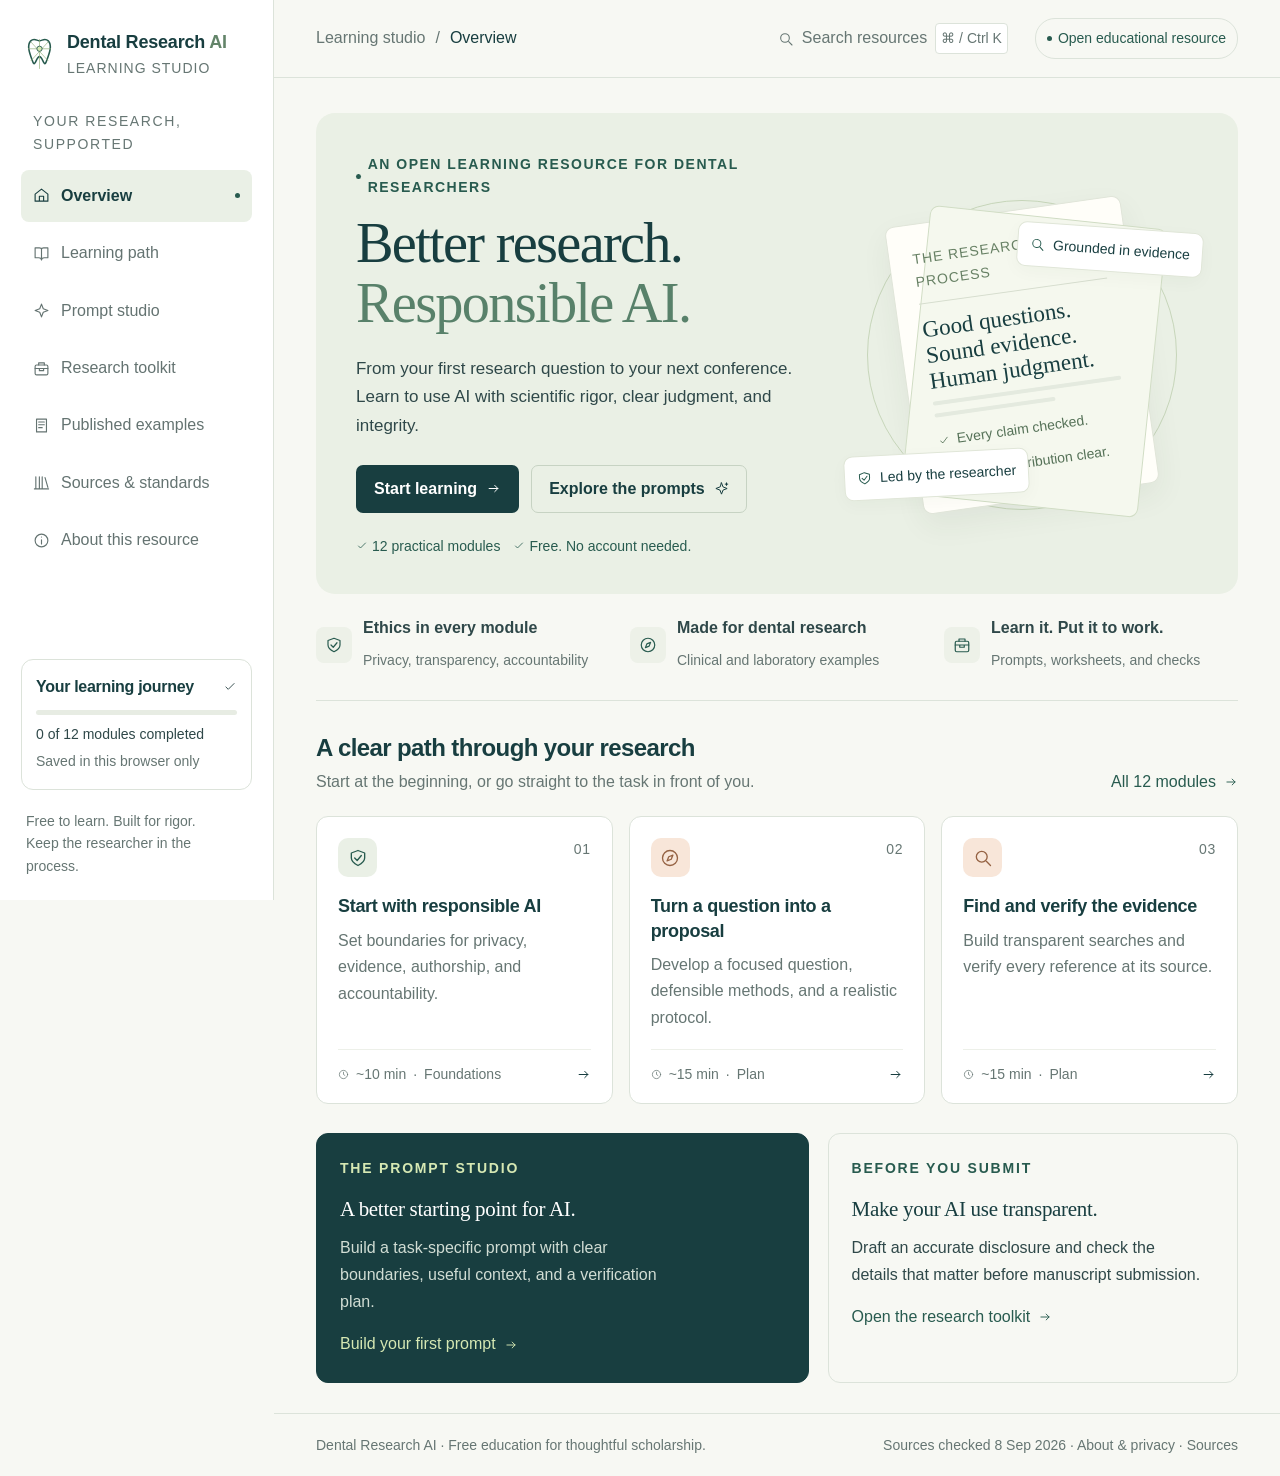
==== commit fc3cb1f1: "Ground learning examples in five JOP publications and add practical AI resource workflows" ====
--- a/index.html
+++ b/index.html
@@ -72,6 +72,26 @@
 @media print{.worked-example details{display:block;overflow:visible}.worked-example details>*{display:block}.worked-example,.prompt-card{break-inside:auto}.worked-example summary{break-after:avoid}.worked-actions{display:none}.hero-heading{font-size:2.625rem!important}}
 
 @media(max-width:360px){.hero-heading{font-size:2.125rem!important}.brand{margin-bottom:24px}}
+/* Publication and practical resource extensions retain the accessible type scale. */
+.study-tag{display:inline-block;padding:.3rem .65rem;border:1px solid #c6d7cc;border-radius:6px;background:#eaf2e8;color:#264c41;font-size:.875rem;font-weight:650;line-height:1.5}
+.article-links{margin:1rem 0;display:grid;gap:.5rem}
+.article-links p{margin:.35rem 0;overflow-wrap:anywhere}
+.article-links a{font-size:1rem;line-height:1.65}
+.source-location{padding-top:.35rem}
+.article-catalog,.resource-list{display:grid;gap:1.5rem;margin:1.5rem 0}
+.publication-card h2,.resource-card h2{font-size:1.5rem;line-height:1.4;margin:.75rem 0}
+.publication-card details,.resource-card details{margin:1rem 0}
+.publication-card summary,.resource-card summary{cursor:pointer;min-height:44px;padding:.65rem 0;font-weight:650;font-size:1rem}
+.publication-card p,.resource-card p,.resource-card li,.resource-start p,.resource-start li{font-size:1rem;line-height:1.75}
+.publication-lessons{margin-top:1rem;gap:.5rem}
+.resource-access{padding:1rem;background:#f5f4e9;border-radius:8px}
+.resource-card ol,.resource-workflow{padding-left:1.4rem}
+.resource-card li,.resource-workflow li{padding:.3rem 0}
+.resource-card .worked-example{margin-top:1.5rem}
+.resource-card pre{max-width:100%;overflow-wrap:anywhere;white-space:pre-wrap}
+.resource-start{margin-bottom:1.5rem}
+.tool-tabs{flex-wrap:wrap}
+@media(max-width:730px){.publication-card h2,.resource-card h2{font-size:1.25rem}.publication-lessons .button{max-width:100%;white-space:normal}.resource-card .prompt-header{flex-wrap:wrap;gap:.5rem}}
 </style>
 </head>
 <body>
@@ -84,6 +104,7 @@
   <a class="nav-link" href="#learn" data-page="learn"><svg class="icon" viewBox="0 0 24 24" aria-hidden="true"><path d="M3 4h6c2 0 3 1 3 2v15c0-2-2-3-4-3H3zm18 0h-6c-2 0-3 1-3 2v15c0-2 2-3 4-3h5z"/></svg>Learning path</a>
   <a class="nav-link" href="#prompts" data-page="prompts"><svg class="icon" viewBox="0 0 24 24" aria-hidden="true"><path d="m12 3 2.5 6.5L21 12l-6.5 2.5L12 21l-2.5-6.5L3 12l6.5-2.5z"/></svg>Prompt studio</a>
   <a class="nav-link" href="#toolkit" data-page="toolkit"><svg class="icon" viewBox="0 0 24 24" aria-hidden="true"><rect x="3" y="7" width="18" height="14" rx="2"/><path d="M8 7V4h8v3M3 12h18M9 12v3h6v-3"/></svg>Research toolkit</a>
+  <a class="nav-link" href="#articles" data-page="articles"><svg class="icon" viewBox="0 0 24 24" aria-hidden="true"><path d="M5 3h14v18H5zM8 7h8M8 11h8M8 15h5"/></svg>Published examples</a>
   <a class="nav-link" href="#sources" data-page="sources"><svg class="icon" viewBox="0 0 24 24" aria-hidden="true"><path d="M4 4v16m5-16v16m4-16v16m4-15 4 14M2 21h20"/></svg>Sources & standards</a>
   <a class="nav-link" href="#about" data-page="about"><svg class="icon" viewBox="0 0 24 24" aria-hidden="true"><circle cx="12" cy="12" r="9"/><path d="M12 11v6M12 7h.01"/></svg>About this resource</a>
  </nav>
@@ -263,678 +284,406 @@
   }
 ];
 </script>
-<script>// Original AI-generated teaching demonstrations, reviewed for internal consistency.
-// These are not transcripts from named external tools, real studies, or patient records.
-const EXAMPLE_NOTE = 'Teaching demonstration: the scenario and any study data are hypothetical. The response was generated with AI for this course and edited for clarity; it is not a recorded run of a named external tool. Outputs vary. Verify sources, calculations, code, and decisions yourself.';
+<script>/* Original teaching reconstructions based on the five author-supplied JOP PDFs. */
+const EXAMPLE_NOTE = 'Published facts come from the linked articles. These complete prompts and illustrative AI responses were created for this course; they are not the authors’ original prompts, real peer reviews, or recorded runs of named AI tools. Proposed studies, altered practice text, and imagined comments are explicitly identified as exercises.';
+const ARTICLES = {
+alfaraj:{short:'Alfaraj et al. · AI umbrella review',title:'Harnessing AI in prosthodontics and implant dentistry: An umbrella review of systematic evidence',citation:'Alfaraj A, Limones Á, Ahmad S, Aljubairah F, Albalaw S, Albesher M, et al. Journal of Prosthodontics. 2026;35(2):127–142.',doi:'10.1111/jopr.70091',url:'https://onlinelibrary.wiley.com/doi/full/10.1111/jopr.70091',design:'Umbrella review of systematic reviews',location:'Methods/Results, PDF pp. 2–4 (journal pp. 128–130); quality and overlap, PDF p. 13 (journal p. 139).',facts:'Eleven systematic reviews were included. Searches were conducted in April 2025; eligible reviews were published from 1 January 2018 through 30 April 2025. Databases: PubMed, Scopus, Web of Science, Embase, Cochrane Database of Systematic Reviews. The review followed PRIOR 2022 and reported PROSPERO CRD420251067048. Flow: 207 records retrieved; 186 after deduplication; 165 excluded at title/abstract; 21 full texts assessed; 10 full texts excluded; 11 reviews included. There were 281 primary-study citations representing 261 unique primary studies; overall corrected covered area (CCA) was 0.77%. AMSTAR 2: 4 high, 1 low, 6 critically low. Heterogeneity prevented an across-review meta-analysis. For tooth-shade selection, two reviews relied on the same single primary study (task-level CCA 1.00).',takeaway:'Review counts, unique studies, and patients are different units. Low overall overlap does not establish independent evidence for every task.',modules:['evidence','synthesis','editing']},
+azpiazu:{short:'Azpiazu-Flores et al. · Clinical case report',title:'Implementing 3D-printed indexing devices and contemporary scanning techniques for complete-arch implant-supported rehabilitations: A clinical case report',citation:'Azpiazu-Flores FX, Phuckdeedindan M, Aldosari AM, Yang CC, Morton D, Lin WS. Journal of Prosthodontics. 2026. Early View; supplied PDF pp. 1–11.',doi:'10.1111/jopr.70167',url:'https://onlinelibrary.wiley.com/doi/10.1111/jopr.70167',design:'Single-patient clinical case report',location:'Clinical report, PDF pp. 2–7; Figure 11, PDF p. 8; Discussion/Summary, PDF p. 9.',facts:'A 68-year-old man underwent staged complete-arch rehabilitation with six maxillary and six mandibular implants. A hybrid workflow combined a custom 3D-printed hexagonal indexing device, CBCT anatomy, articulated diagnostic casts, milled PMMA interim prostheses, and monolithic zirconia definitive prostheses. Maxillary acquisition used individual nonsplinted scan bodies; mandibular acquisition used a splinted OptiSplint system, with verification casts. One-year observations described satisfactory fit and occlusion, healthy peri-implant tissues, and stable bone levels. There was one patient and no control group. The two arches were not randomized comparison arms. Comparative accuracy, time, and cost advantages were not quantified in this case.',takeaway:'Detailed clinical implementation can demonstrate feasibility without proving comparative superiority.',modules:['foundations','synthesis','submission','peer-review']},
+ishiguro:{short:'Ishiguro et al. · Laboratory factorial study',title:'Effects of scanner type and prosthesis design–luting protocol combinations on the passive fit of interim implant-supported complete-arch fixed dental prostheses',citation:'Ishiguro D, Omar MS, Lin WS, Nagai T. Journal of Prosthodontics. 2026. Early View; supplied PDF pp. 1–9.',doi:'10.1111/jopr.70218',url:'https://onlinelibrary.wiley.com/doi/abs/10.1111/jopr.70218',design:'2 × 3 factorial in vitro study',location:'Methods, PDF pp. 2–5; Tables 1–2, PDF pp. 5–6; limitations, PDF p. 7.',facts:'One maxillary edentulous master cast had four parallel multiunit abutment analogs. The same splinted OptiSplint assembly was scanned extraorally with TRIOS 4 (intraoral scanner, IOS) and E4 (laboratory scanner), ten scans per device without repositioning the assembly. Two scanners and three design–luting combinations yielded 60 PMMA prostheses, ten per group. Table 2 fit/misfit counts: G1 IOS–Ti-base Freehand 7/3; G2 IOS–Ti-base on Cast 10/0; G3 IOS–Direct-to-MUA 0/10; G4 Lab–Ti-base Freehand 10/0; G5 Lab–Ti-base on Cast 10/0; G6 Lab–Direct-to-MUA 10/0. Fit was a binary screw-resistance assessment. Initial examiner agreement: 59/60 (98.3%), κ = 0.95. Table 2 Fisher comparisons: G1 versus G3 p = 0.003; G3 versus G6 p < 0.001. Sixty prostheses are not 60 patients or independent casts. Source scans may connect specimens across designs; the original mapping is needed for any new dependence-aware analysis.',takeaway:'Preserve the experimental unit: six groups of ten prostheses produced from one master cast.',modules:['proposal','statistics','manuscript','editing','figures','conference']},
+omar:{short:'Omar et al. · Articulation proof of concept',title:'Virtual articulation using sequential mandibular intraoral scans and computational functional rotation reference determination—Proof-of-concept',citation:'Omar MS, Yang CC, Morton D, Lin WS. Journal of Prosthodontics. 2026. Early View; supplied PDF pp. 1–8.',doi:'10.1111/jopr.70188',url:'https://onlinelibrary.wiley.com/doi/10.1111/jopr.70188',design:'Computational technique / single-case proof of concept',location:'Technique, PDF pp. 2–6; Figure 8 and Discussion, PDF p. 7.',facts:'Sequential mandibular scans came from one representative case. Six leaf-gauge conditions were 2, 5, 7, 10, 15, and 20 leaves (0.2, 0.5, 0.7, 1.0, 1.5, and 2.0 mm). The 0.2-mm computational baseline was not maximal intercuspation. Mandibular positions were aligned to a fixed maxillary reference with identical mesh topology. Four landmarks established orientation; a minimal-displacement search and principal-component line fit determined a functional rotation reference. Compatibility was demonstrated with Denar Mark 330, Artex CR, and Stratos 300 coordinate systems. The paper reported average RMSD of 0.14 mm in internal forward validation against captured scan positions. This was not external ground-truth occlusal error or an independently established anatomical hinge axis. Larger cohorts and interoperator/inter-scanner reproducibility remain to be studied.',takeaway:'Internal agreement supports a proof of concept; independent clinical validation asks a different question.',modules:['proposal','data','figures','peer-review']},
+xu:{short:'Xu et al. · Clinical AI shade evaluation',title:'Performance of a residual neural network system versus dental technicians for gingival porcelain shade matching',citation:'Xu B, Wang Y, Zhang L, Lin WS, Tan J, Chen L. Journal of Prosthodontics. 2026. Early View; supplied PDF pp. 1–7.',doi:'10.1111/jopr.70151',url:'https://onlinelibrary.wiley.com/doi/full/10.1111/jopr.70151',design:'Paired human-participant AI performance evaluation',location:'Methods, PDF pp. 2–4; Results and Tables 2–3, PDF pp. 4–6; Discussion, PDF p. 6.',facts:'Eighteen periodontally healthy adult volunteers without gingival pigmentation each received technician and ResNet shade-matching specimens. Three adjacent 1 × 3 mm² gingival zones (upper, middle, lower) were assessed per method per volunteer. CIEDE2000 ΔE00 is dimensionless. Overall mean ± SD: ResNet 4.169 ± 2.048; technicians 5.625 ± 1.967; reported p < 0.001. Upper-zone means: 5.511 versus 6.129 (p = 0.317); middle: 3.486 versus 5.724 (p < 0.001); lower: 3.509 versus 5.023 (p = 0.007), always ResNet first. Acceptability threshold: 2.8; perceptibility threshold: 1.1. Both overall means exceeded 2.8. Objective measurements involved 18 volunteers; subjective evaluation involved 17 after one loss to follow-up. Methods were paired and zones repeated, not two independent groups of 18 people. Two experienced technicians and four porcelain powders were involved; generalization to other systems or gingival conditions is limited.',takeaway:'A statistically lower color difference does not, by itself, establish acceptable color matching.',modules:['foundations','data','statistics','manuscript','conference']}
+};
+function articleSourceText(ids){return ids.map(id=>{const a=ARTICLES[id];return `${a.title}\n${a.citation}\nDOI: ${a.doi}\nJournal page: ${a.url}\nDesign: ${a.design}\nSource locations: ${a.location}\nVerified published facts: ${a.facts}`;}).join('\n\n');}
+function worked(title,articleIds,location,task,answer,verify){return {title,articleIds,location,filled:`ROLE AND MATERIALS\nYou are a dental research learning assistant. Use the verified source pack below. Do not infer access to missing data, approvals, or the authors’ actual AI use. Any requested search strategy is unexecuted unless explicitly stated otherwise.\n\n${articleSourceText(articleIds)}\n\nCOMPLETE TASK\n${task}`,answer:`ILLUSTRATIVE AI RESPONSE — course demonstration\n\n${answer}\n\nSources: ${articleIds.map(id=>`${ARTICLES[id].short}; DOI ${ARTICLES[id].doi}`).join('; ')}.\nLocation: ${location}`,verify};}
 const WORKED_EXAMPLES = {
-  foundations: [
-    {
-      title: 'An AI-use plan for a laboratory scanner project',
-      filled: `Help me draft an AI-use plan for a dental research project using only this nonconfidential teaching description.
-
-PROJECT: Our team is planning an in vitro comparison of scanner A and scanner B using commercially manufactured dental casts. There are no patient records. The protocol is still a draft; no data have been collected. We want help organizing the proposal, suggesting search terms, reviewing R code using invented rows, and editing our own nonconfidential text. The project lead checks study claims, the information specialist checks searches, and the statistician checks code and analyses. Our institution has not yet determined which AI service we may use. Unpublished manufacturer specifications are confidential.
-
-TASK: List permitted tasks conditional on institutional authorization, prohibited inputs, output checks, responsible human reviewers, and log fields. Flag decisions that require institutional or journal guidance. Do not claim that any tool is approved or compliant.`,
-      answer: `DRAFT AI-USE PLAN
-
-1. Before use: the project lead should obtain the institution's decision on the permitted service, account settings, retention, and acceptable input types. This plan does not establish approval.
-2. Candidate tasks: organize the nonconfidential proposal; suggest untested search terms; inspect code with invented data; edit text owned by the team. Do not use a suggested search as evidence that a database was searched.
-3. Excluded inputs: confidential manufacturer specifications, credentials, restricted unpublished material, and any later patient-level material unless separately authorized. Keep the input scope limited even though this project uses manufactured casts.
-4. Checks: the project lead compares proposal claims with verified sources and protocol decisions; the information specialist tests syntax and known-record retrieval; the statistician runs code on test data and checks the experimental unit. Authors compare edited text with the original to detect altered meaning or numbers.
-5. Log each use: tool/provider/version, date, task, affected section, permitted input description, prompt/output file references, checks actually completed, reviewer, corrections, and privacy controls.
-6. Unresolved decisions: institutional service approval, manufacturer permissions, and the target journal's disclosure and figure rules. Record decisions before expanding AI use.`,
-      verify: 'Obtain the actual institutional decision and inspect the service settings. An AI-written plan is not evidence of approval.'
-    },
-    {
-      title: 'Spotting confident but unsupported claims',
-      filled: `Audit this invented AI-generated response for a dental researcher:
-“Scanner A is clinically superior to scanner B because it has a lower mean surface deviation in a bench experiment. Removing names makes every dataset anonymous. The study can therefore be uploaded to any free chatbot without review.”
-
-No original paper, numerical results, privacy assessment, or institutional policy is supplied. List factual claims, assumptions, unsupported statements, and details requiring original-source verification. Do not invent references or treat your own assessment as independent validation.`,
-      answer: `CLAIM AUDIT
-
-“Scanner A is clinically superior”: NOT SUPPORTED. The text supplies neither clinical outcomes nor a clinical study. A laboratory measurement does not establish clinical superiority.
-
-“Lower mean surface deviation”: UNVERIFIED. Retrieve the actual methods and results; confirm the direction, units, sample, uncertainty, and comparison. Even if the mean is lower, the supplied text does not establish how reliably or by how much.
-
-“Removing names makes every dataset anonymous”: NOT SUPPORTED. Other identifiers and combinations of attributes may permit re-identification. A proper data assessment is needed.
-
-“Upload to any free chatbot”: NOT SUPPORTED. Cost does not determine institutional authorization, retention terms, confidentiality, or data-use permissions.
-
-Safer wording: “The claims require verification against the original study and the applicable data-governance decision. Do not infer clinical superiority or permission to upload from this paragraph.”
-
-This audit identifies issues; it is not an independent validation of the study or a privacy determination.`,
-      verify: 'Open the original study and applicable policy. Do not use a second chatbot as the sole fact-checker.'
-    }
-  ],
-  proposal: [
-    {
-      title: 'A complete starting brief for a scanner proposal',
-      filled: `Act as a research planning assistant. Outline a dental research proposal using only this hypothetical planning brief.
-
-BACKGROUND: Our verified project record says scanner A and scanner B can export STL files. We have no verified comparative literature yet; do not claim an evidence gap has been established.
-QUESTION: On commercially manufactured edentulous casts, how does mean surface deviation from the same reference scan compare between A and B?
-CONSTRAINTS: One laboratory, one trained operator, access to 12 distinct manufactured casts, two scanner sessions per week, and a 10-week planning/pilot window. Each cast will be scanned with both devices, three times per device. The primary outcome proposed is mean absolute surface deviation in micrometers. A lower value means closer agreement with the reference under this measurement definition. No pilot variance or target meaningful difference is available. This is a proposal, not a completed study.
-
-Include the primary question, design, experimental unit, outcomes, bias controls, sample-size inputs, ethics questions, data management, and timeline. Label every missing decision TO CONFIRM. Do not invent references, approval numbers, or numerical assumptions.`,
-      answer: `PROPOSAL OUTLINE
-
-Question and rationale: compare the specified deviation measure between scanners on the same manufactured casts. Comparative background and the evidence gap are TO CONFIRM through a documented search.
-
-Design: paired in vitro comparison. The distinct cast is the unit supporting the scanner comparison; three scans per device are technical repeats, not three independent casts. There would be 72 scan files if all 12 casts receive six scans, but only 12 distinct casts.
-
-Outcome: mean absolute surface deviation (µm) from the common reference. Registration, surface region, reference-system accuracy, and the method for combining technical repeats are TO CONFIRM.
-
-Bias controls: prespecify and record scanner order, calibration, environmental conditions, and the analysis operator's masking where feasible. The single-operator setting limits generalizability.
-
-Sample-size planning: 12 available casts is a feasibility constraint, not a power calculation. The primary contrast, meaningful difference, variability of paired cast summaries, desired precision or power, and failure allowance need statistician review.
-
-Governance and data: ask the institution for its applicable determination for manufactured specimens; do not assume an approval or exemption. Preserve raw STL files as read-only, coded cast/device/repeat IDs, versioned processing settings, and an AI-use log.
-
-Proposed 10-week planning/pilot schedule: weeks 1–2 literature and protocol decisions; 3–4 calibration and workflow pilot; 5–6 pilot measurements; 7–8 reproducibility and variance review; 9–10 protocol revision. This is a proposed schedule, not completed work.`,
-      verify: 'Check feasibility with the laboratory, define the reference and registration method, and ask the statistician to assess precision before fixing sample size.'
-    },
-    {
-      title: 'A protocol gap audit with named decision owners',
-      filled: `Review this hypothetical protocol outline for reproducibility gaps.
-
-OUTLINE: We will invite adults requiring a single posterior crown at one clinic and compare two intraoral scanning workflows. Participants will receive both workflows at one appointment. We will measure scan time and comfort. Operators will be “experienced.” We aim to enroll 30 participants because this is convenient. Incomplete scans will be excluded. The order of workflows and the comfort questionnaire have not been specified. A single analyst will prepare the tables. The institutional ethics application has not been submitted.
-
-For each gap give the section, exact missing decision, why it matters, and the responsible role. Focus on repeated observations, calibration, recruitment, missing data, and outcome timing. Do not silently redesign the study. Do not invent approval or consent details.`,
-      answer: `PROTOCOL GAPS FOR TEAM REVIEW
-
-Recruitment — Eligibility, consecutive versus convenience sampling, and recruitment dates are missing. These affect selection bias and reproducibility. Owner: clinical investigator.
-
-Paired workflow — Both observations come from the same participant; workflow order and possible carryover are unspecified. Prespecify order allocation and timing. Owners: investigator and statistician.
-
-Measurement — Define start/stop rules for scan time, the comfort instrument and scale direction, and exactly when comfort is assessed. Owner: outcomes lead.
-
-Training — “Experienced” is not a calibration procedure. Record training, competency checks, and how operators are assigned. Owner: clinical lead.
-
-Missing data — Excluding incomplete scans could remove difficult cases and hide workflow failures. Define a failure outcome, reasons for missingness, and handling of partially observed pairs before collection. Owners: investigator and statistician.
-
-Sample size — Convenience alone does not justify precision. Specify the primary outcome and required sample-size inputs. Owner: statistician.
-
-Governance — Resolve ethics review, participant information/consent, and access controls before recruitment. Owner: principal investigator and institutional reviewers.
-
-The design remains a proposed paired comparison. These are decisions to resolve, not approvals or amendments already made.`,
-      verify: 'Confirm the final decisions in a versioned protocol before recruiting. The output cannot supply the missing institutional determination.'
-    }
-  ],
-  evidence: [
-    {
-      title: 'An untested PubMed strategy for a focused question',
-      filled: `For the question “In adults receiving a single implant-supported crown, how do intraoral digital impressions compare with conventional impressions for patient-reported comfort?”, propose concept groups, text-word synonyms, candidate MeSH headings to verify, and a draft PubMed search.
-
-SCOPE: Human clinical studies; comfort is the outcome of interest. We have not chosen date or language restrictions. Do not add a randomized-trial filter because eligibility is still being decided. Prefer a sensitive starting query and explain whether requiring a comfort term could miss relevant papers. No database access or verified seed articles are supplied.
-
-Label the strategy untested. Do not claim you searched PubMed, found records, or verified MeSH terms. Do not invent citations or counts.`,
-      answer: `UNTESTED SEARCH DRAFT — NO SEARCH EXECUTED
-
-Concepts:
-• Implant restoration: dental implant, implant-supported crown, implant-supported prosthesis.
-• Impression workflow: intraoral scan, digital impression, optical impression, conventional impression.
-• Patient experience: comfort, discomfort, patient preference, patient satisfaction.
-
-Candidate MeSH headings to check in the live MeSH database: Dental Implants; Dental Impression Technique; Patient Satisfaction. Confirm the exact current headings and whether they represent your question before adding them as MeSH fields.
-
-Text-word starting query:
-("dental implant"[tiab] OR "dental implants"[tiab] OR "implant-supported"[tiab])
+foundations:[
+worked('Plan AI assistance for the clinical case',['azpiazu'],'Clinical report and Discussion, PDF pp. 2–9.',
+`Create an AI-use plan for a journal-club explanation of this published case for dental residents. Return task / permitted input / human check / owner, then log fields. Available material is the factual summary above, not patient scans or images. Requested tasks: workflow outline, claim checking, and discussion questions. No authorization for cloud processing of clinical records is supplied. Do not imply the authors used AI in their report.`,
+`Task | Permitted input | Human check | Owner
+Workflow outline | Published fact summary | Check arch-specific acquisition, verification, and one-year follow-up | Prosthodontic faculty reviewer
+Claim checking | Original teaching paragraph and source pack | Remove unsupported accuracy, cost, or speed claims | Lead presenter
+Discussion questions | Published design and limitations | Distinguish one case from comparative evidence | Methods tutor
+
+Keep original CBCT data, scans, photographs, and confidential correspondence within their authorized workflow. Publication does not itself authorize new cloud processing.
+
+Log actual tool/provider and model/version, date, task, input category, prompt/output references, slide or paragraph locations, checks performed, corrections, reviewer, and privacy safeguards. Record an unavailable model version as unavailable rather than guessing. Obtain institutional guidance before expanding the input set.`,
+'Compare the outline with the article and assign actual reviewers. Record only AI uses and safeguards that really occurred.'),
+worked('Challenge an overstated shade-matching answer',['xu'],'Results/Table 2, PDF pp. 4–5; Discussion, PDF p. 6.',
+`Audit this deliberately invented practice answer, not an article quotation: “The ResNet clinically solved shade matching in 36 independent patients. Its ΔE00 of 4.169 µm was lower than 5.625 µm, so it met clinical acceptability. The upper zone was equivalent because p = 0.317.” Return claim, verdict, correction, and a replacement paragraph.`,
+`“36 independent patients” — incorrect: 18 volunteers contributed both methods, with repeated zones.
+“ΔE00 … µm” — incorrect: ΔE00 is dimensionless.
+“met clinical acceptability” — unsupported: both overall means exceeded 2.8.
+“upper zone was equivalent” — unsupported: a nonsignificant difference is not an equivalence finding.
+
+Replacement: In this paired evaluation of 18 volunteers, overall ΔE00 was lower for ResNet than for technician shade matching (4.169 ± 2.048 versus 5.625 ± 1.967; p < 0.001). Both overall means exceeded the acceptability threshold of 2.8. The upper-zone difference was not statistically significant; equivalence was not established.`,
+'Verify the denominator, units, thresholds, and comparison direction in the original Methods and Results.')
+],
+proposal:[
+worked('Reconstruct a proposal from the laboratory design',['ishiguro'],'Materials and Methods, PDF pp. 2–5; Table 2, PDF p. 6.',
+`This is a retrospective proposal-writing exercise about an already published study. Outline question, design, experimental unit, measurement, analysis issues, bias controls, and an invented 8-week teaching timetable. Use the reported one cast, two scanners, three combinations, and 60 prostheses. Do not use observed outcomes as prospective sample-size assumptions. List decisions still needed for a real replication.`,
+`Question: In the specified master-cast setup, how does passive-fit classification vary across scanner and design–luting combinations?
+Design: A 2 × 3 in vitro arrangement; 60 PMMA prostheses, ten per group, from one four-abutment cast.
+Unit: Prosthesis-level fit assessment. Map specimens to source scans and the shared cast to identify dependence.
+Outcome: Binary screw-resistance fit/misfit; retain examiner ratings separately from adjudicated outcomes.
+Bias controls: Document calibration, unchanged assembly, fabrication order, environment, examiner calibration, and any masking actually used. Do not assume unreported procedures.
+Analysis: Preserve reported descriptive counts and intended Fisher comparisons. A new replication needs a statistician’s plan for dependence, multiplicity, and scanner-by-combination effects.
+Sample size: Ten per cell describes the published study; a new study needs its own power or precision justification.
+Invented timetable: weeks 1–2 source/protocol review; 3–4 measurement/provenance plan; 5–6 mock analysis of published counts; 7–8 reporting review. No new specimens are collected.
+Replication decisions: independent casts, scan-to-prosthesis mapping, fit criteria, failures/exclusions, sample-size inputs, and institutional determination for the actual specimen source.`,
+'Keep the retrospective exercise separate from a prospective protocol; obtain complete methods and the original specimen mapping.'),
+worked('Find gaps in an external-validation proposal',['omar'],'Technique and Discussion, PDF pp. 2–7.',
+`Review this invented follow-up outline: “Recruit 20 adults; collect six positions per adult using two operators; compare the algorithm with a facebow; average all errors and report one p value; finish in six months.” Twenty adults and six months are teaching assumptions, not justified choices. Return section, missing decision, consequence, and owner. Use the published internal validation as background only.`,
+`Validation | Define an independent reference and whether the endpoint is pose, rotation reference, or occlusal error | A facebow label does not define ground truth | Prosthodontic methods lead
+Sample size | Justify independent participants with a meaningful precision target and variance inputs | Six positions are not six independent patients | Statistician
+Acquisition | Specify operator order, repeats, calibration, and alignment | Operator and alignment effects may be confounded | Scanning lead
+Analysis | Account for positions/operators within participant and define the primary contrast | One pooled mean hides dependence and variability | Statistician
+Failures | Define unusable scans, alignment failures, and exclusions | Selective removal can bias results | Principal investigator
+Governance | Specify consent, approvals, storage, and permitted processing | Published feasibility does not authorize the new study | Research office
+
+The reported internal RMSD of 0.14 mm motivates further work; it is not automatically an external clinical accuracy target.`,
+'Resolve the reference standard and sampling unit before a power calculation or recruitment.')
+],
+evidence:[
+worked('Draft an update search for the umbrella review',['alfaraj'],'Search methods, PDF pp. 2–3; Results, PDF p. 4.',
+`Question: What systematic reviews evaluate AI in prosthodontics and implant dentistry? Draft a PubMed starting strategy for an update planned on 9 September 2026, without running it. Include AI and prosthodontic concepts, an optional review filter, and verification steps. Apply no date restriction yet; indexing and publication dates need librarian review. The published April 2025 search is background, not your executed search.`,
+`UNTESTED PUBMED DRAFT
+("Artificial Intelligence"[Mesh] OR "machine learning"[tiab] OR "deep learning"[tiab] OR "neural network"[tiab] OR "neural networks"[tiab])
 AND
-("intraoral scan"[tiab] OR "intraoral scanning"[tiab] OR "intraoral scanner"[tiab] OR "digital impression"[tiab] OR "digital impressions"[tiab] OR "optical impression"[tiab])
-
-Optional narrowing block to test separately:
-AND (comfort[tiab] OR discomfort[tiab] OR "patient preference"[tiab] OR "patient satisfaction"[tiab])
-
-The base query leaves conventional comparison and single-crown eligibility to screening; forcing both could lose records. A mandatory comfort block may miss papers that report comfort only in the full text. Do not add date, language, or study-design limits without a protocol rationale.
-
-Next: an information specialist should test syntax, inspect PubMed's query translation, add verified subject headings, test retrieval of known eligible records, and record the exact executed query, date, limits, and result count.`,
-      verify: 'Run and refine the strategy in PubMed. Candidate headings, query sensitivity, and retrieved records are not validated by this example.'
-    },
-    {
-      title: 'A claim-source map that refuses a clinical leap',
-      filled: `Use only these fictional teaching excerpts; they are not publications and have no DOI.
-
-Teaching source A, Methods paragraph 1: “Ten manufactured dentate casts were scanned with both devices. The outcome was surface deviation from a laboratory reference.”
-Teaching source A, Results paragraph 2: “The mean of the cast-level summaries was 70 µm for A and 62 µm for B.”
-Teaching source A, Limitations paragraph 1: “No patients or clinical crown outcomes were studied. Uncertainty intervals are not included in this exercise.”
-
-CLAIMS TO CHECK: (1) B had a lower observed mean deviation in this bench sample. (2) B improves crown survival. (3) B is more comfortable for patients. (4) The difference is statistically significant.
-
-Create a claim/source-location/design/population/limits table. Write NOT SUPPORTED when supplied material does not justify a claim. Do not fill gaps from memory.`,
-      answer: `CLAIM 1 — Supported within the supplied teaching excerpt.
-Location: source A, Results paragraph 2 (A 70 µm; B 62 µm).
-Design/population: paired laboratory comparison on 10 manufactured dentate casts, from Methods paragraph 1.
-Limit: descriptive means only; no supplied uncertainty and no clinical population.
-
-CLAIM 2 — NOT SUPPORTED.
-Location explaining the limit: source A, Limitations paragraph 1. Crown survival was not studied.
-
-CLAIM 3 — NOT SUPPORTED.
-Location explaining the limit: source A, Limitations paragraph 1. There were no patients or comfort measurements.
-
-CLAIM 4 — NOT SUPPORTED.
-No inferential analysis, uncertainty interval, or prespecified testing information is supplied.
-
-Permitted summary: “In this hypothetical bench sample, scanner B had a lower observed mean surface deviation than scanner A (62 versus 70 µm). The excerpts do not establish statistical significance or a clinical benefit.”`,
-      verify: 'For real research, compare each row with the actual full text and check corrections or retractions. These teaching source IDs must never enter a manuscript reference list.'
-    }
-  ],
-  synthesis: [
-    {
-      title: 'Extracting an outcome without inventing uncertainty',
-      filled: `Using only the following complete fictional teaching extract, fill design, sample/experimental unit, methods, outcome definition, time point, estimate, uncertainty, limitations, and exact source location. Mark absent details NOT REPORTED; distinguish author statements from interpretation.
-
-Teaching source B, page 1 Methods: “A laboratory study used eight distinct commercially manufactured edentulous casts. Each cast was scanned twice with device C. The two scan-level absolute deviation summaries were averaged within cast. The same reference system and alignment settings were used for all casts.”
-Page 2 Table 1: “Mean of eight cast-level average deviations: 84 µm.”
-Page 2 Discussion: “Only one operator and one cast material were used.”
-
-No additional text or numbers are supplied. Do not infer confidence intervals, standard deviations, or unreported device settings.`,
-      answer: `EXTRACTION RECORD — TEACHING SOURCE B
-
-Design: laboratory measurement study (page 1, Methods).
-Sample and unit: eight distinct manufactured edentulous casts. There are two technical scans per cast; the summarized unit is the cast (page 1, Methods).
-Methods: average the two scan-level summaries within cast; use common reference/alignment settings. Specific settings and reference accuracy: NOT REPORTED.
-Outcome: absolute surface-deviation summary, µm. Exact surface region and mathematical definition: NOT REPORTED.
-Time point: NOT REPORTED beyond measurements during the experiment.
-Estimate: mean of eight cast-level averages = 84 µm (page 2, Table 1).
-Uncertainty: NOT REPORTED. Do not create an SD or confidence interval from the mean alone.
-Authors' limitations: one operator and one cast material (page 2, Discussion).
-Extractor interpretation: this supplied experiment does not establish performance across operators/materials or clinical outcomes. This is an interpretation of scope, not an additional reported finding.`,
-      verify: 'A second researcher should compare fields and locations against the real source. Preserve NOT REPORTED instead of using AI to fill missing evidence.'
-    },
-    {
-      title: 'Comparing incompatible laboratory summaries',
-      filled: `Compare these verified rows from fictional teaching records only.
-
-A: 10 manufactured dentate casts, paired devices A/B, mean absolute surface deviation, µm, full arch, one operator. Cast-level means: A 70, B 62. No uncertainty supplied.
-B: 8 manufactured edentulous casts, device C only, absolute deviation summary, µm; exact mathematical definition and surface region not reported. Cast-level mean: 84. One operator, one material. No uncertainty supplied.
-C: 6 manufactured dentate casts, device B only, signed mean deviation, µm, posterior region. Mean: -4. Uncertainty and calibration details not reported.
-
-Identify agreements, methodological differences, and reasons the findings may not be comparable. Separate observed findings from possible explanations. Do not calculate pooled effects or infer clinical benefit.`,
-      answer: `OBSERVED FINDINGS
-
-All three records describe manufactured casts and laboratory deviation measures. Record A supplies a within-study paired comparison; B and C supply single-device summaries. Only A directly compares devices under its own measurement conditions.
-
-COMPARABILITY LIMITS
-
-• A and B use different cast anatomy, and B lacks an exact outcome definition and surface region. Their means cannot isolate a device effect.
-• C reports signed deviation: positive and negative departures can cancel. A signed mean of -4 µm does not show better accuracy than an absolute-deviation mean of 62 µm.
-• C covers a posterior region while A covers the full arch. Measurement domains differ.
-• No row supplies uncertainty, and sample sizes are small. A pooled precision estimate cannot be recovered from these rows.
-
-POSSIBLE EXPLANATIONS, NOT FINDINGS
-Anatomy, region, outcome calculation, material, or calibration might contribute to differences. These records do not test those explanations.
-
-Synthesis: describe the studies separately and seek missing methods. Do not rank all devices across records, pool incompatible outcomes, or claim a clinical advantage.`,
-      verify: 'Check outcome definitions before combining studies. A reviewer must assess comparability and risk of bias using the full reports.'
-    }
-  ],
-  data: [
-    {
-      title: 'Auditing a synthetic data dictionary',
-      filled: `Review this data dictionary and invented dataset. Flag coding, units, impossible values, missing identifiers, and unclear derived variables. Propose rules without changing data.
-
-DICTIONARY: cast_id = manufactured cast identifier; scanner = A or B; repeat = integer 1–3 within cast/device; deviation = mean absolute surface deviation, unit not recorded; elapsed_s = scan duration in seconds, expected positive; success = 0 failed, 1 completed. For failed scans deviation should be missing, but the missing-value representation has not been decided.
-CSV ROWS:
-cast_id,scanner,repeat,deviation,elapsed_s,success
-C01,A,1,70,45,1
-C01,A,1,72,47,1
-C01,b,2,0.065,46,1
-C02,B,1,-8,49,1
-C02,B,2,999,-5,0
-
-These are teaching data, not patient records. Do not request identifiers or silently correct values.`,
-      answer: `DATA-QUALITY FINDINGS
-
-1. Duplicate key: C01/A/1 appears twice. Determine whether it is a duplicate entry or a mislabeled repeat; do not delete either row automatically.
-2. Scanner coding: lowercase b is outside the stated A/B categories. Confirm with the source record before standardizing.
-3. Unit ambiguity: deviation values 70 and 0.065 may reflect different units, but that is only a hypothesis. Record the canonical unit and verify original exports before conversion.
-4. Impossible under the definition: -8 cannot be a mean absolute deviation. Check the export field or sign; do not take its absolute value as a repair.
-5. Failed scan: success = 0 with deviation = 999 may represent an undocumented missing code. Resolve the missing-value convention and preserve the original record.
-6. Duration: -5 seconds is invalid under the stated rule. Verify the timestamp or source value.
-
-PROPOSED RULES
-Unique cast_id + scanner + repeat; scanner in A/B; repeat integer 1–3; success in 0/1; elapsed_s positive when recorded; deviation nonnegative with one explicit unit, and missing according to the documented failure rule. Check completeness of all planned cast/device/repeat combinations.
-
-Create a query log with row ID, issue, source check, decision, reviewer, and date. Keep raw data unchanged; write approved corrections to a derived dataset.`,
-      verify: 'Resolve each query against the raw record. A plausible unit conversion or missing-value code is still an assumption until confirmed.'
-    },
-    {
-      title: 'Tracing a table and figure back to source files',
-      filled: `Create a reproducibility plan for this hypothetical authorized laboratory workflow. The teaching scenario assumes institutional permission for nonconfidential code assistance only; do not generalize that permission to a real institution.
-
-WORKFLOW: 12 manufactured casts, scanners A/B, three scans per cast/device. Raw STL files remain on the laboratory's restricted drive. An alignment script produces scan_metrics.csv; a cleaning script produces analysis.csv; an R script averages technical scans by cast/device and creates Table 1 and Figure 1. AI may review code using synthetic rows only. Raw scans and unpublished manufacturer settings must not be uploaded to AI. The team can share its code and invented demonstration data after internal review, but actual scans have not been cleared for release.
-
-List files, versions, decisions, checks, access controls, and permitted sharing needed to reproduce outputs. Do not claim that removing names guarantees anonymity.`,
-      answer: `REPRODUCIBILITY RECORD
-
-Raw layer: preserve read-only STL files, a file manifest/checksums, coded cast/device/repeat keys, collection dates, calibration records, and authorized access roles. Record the actual reference and alignment settings in approved storage.
-
-Processing layer: retain alignment and cleaning scripts, software/package versions, environment information, parameter files, and a correction/exclusion log. Keep scan_metrics.csv and analysis.csv traceable to their input versions.
-
-Analysis layer: version the rule for combining technical repeats, the analysis plan, executable R script, and output-generation command. Record any random seed only where a stochastic operation actually uses it.
-
-Checks: confirm expected and missing scan combinations; reconcile cast counts; compare a hand-worked synthetic case with code output; regenerate Table 1 and Figure 1 from the same analysis dataset; review axis units and uncertainty labels.
-
-AI record: retain tool/version/date, the synthetic prompt and output references, proposed code changes, and human execution/review results. Keep confidential settings out of the prompt.
-
-Sharing: publish only internally cleared code and clearly labeled invented data. Provide a README explaining how to run the demonstration and why actual scans are unavailable. Permission to use data internally is not permission to publish them.`,
-      verify: 'A second team member should regenerate the outputs in the recorded environment and confirm that every publicly shared file is cleared.'
-    }
-  ],
-  statistics: [
-    {
-      title: 'Recognizing casts as the paired experimental units',
-      filled: `Using this hypothetical protocol and dictionary, outline an analysis for statistician review, without selecting a final method.
-
-DESIGN: 12 distinct manufactured casts, each scanned with A and B, three technical repeats per device. Primary outcome is nonnegative mean absolute surface deviation in µm. The planned primary contrast is B minus A after averaging the three repeats within each cast/device. A failed scan has a missing deviation plus a recorded failure reason. No data, distribution, failure count, paired-difference variance, meaningful difference, or precision target is available. Only one operator is used.
-DICTIONARY: cast_id identifies cast; scanner identifies A/B; repeat identifies 1–3; deviation_um is numeric; failed is 0/1; reason is text.
-
-Identify unit, pairing, nesting, plausible approaches, assumptions, diagnostics, missing-data issues, and sample-size inputs still needed. Do not treat technical scans as independent casts or invent results.`,
-      answer: `ANALYSIS DISCUSSION FOR THE STATISTICIAN
-
-Structure: scanner measurements are paired within cast; technical repeats are nested within cast/device. The planned comparison has at most 12 independent cast pairs, not 72 independent specimens. The outcome is continuous and nonnegative; paired differences may be positive or negative.
-
-Primary estimand: the mean cast-level difference in the specified deviation summary, B minus A, under the protocol conditions. A negative difference favors B only on this laboratory measure.
-
-Possible approaches: analyze prespecified cast/device averages and their paired differences, or consider a model that explicitly represents within-cast dependence if that better matches the scientific question. The choice, uncertainty method, and assumptions require the actual data structure and statistician review.
-
-Diagnostics: inspect paired differences, unusual observations, device-specific spread, technical repeat variability, and model residuals if a model is fitted. Confirm casts are the independent sampling units and examine sensitivity to justified decisions.
-
-Missing data: define how many successful repeats are needed for a cast/device summary and what happens to incomplete pairs. Report failure counts/reasons by device. Do not silently average different numbers of repeats or impute zero for failure.
-
-Sample-size inputs: target difference or precision, variability of paired summaries, desired error rates/power if testing, and anticipated failures. The available count of 12 alone cannot establish adequate power.
-
-No estimates, intervals, or final test are provided because there are no observed data.`,
-      verify: 'Have the statistician approve the estimand, missing-data rule, and analysis before inspecting comparative results.'
-    },
-    {
-      title: 'Finding an incorrect unpaired test in R code',
-      filled: `Audit this R script against this teaching analysis plan. Do not claim to execute it.
-
-PLAN: Three invented casts each have one A and one B summary. Retain pairing by cast_id. For this code-review exercise, report only the mean B-minus-A difference; perform no hypothesis test. Required values are complete and in µm. Exclusions are not allowed without a documented correction.
-
-CODE:
-d <- data.frame(cast_id = rep(c("C01","C02","C03"), each = 2), scanner = rep(c("A","B"), 3), deviation_um = c(60,50,70,65,80,75))
-t.test(deviation_um ~ scanner, data = d)
-
-Check coding, units, pairing, missing values, exclusions, and output against the plan. Propose corrected code, separating inspection from executed checks. Do not invent p-values.`,
-      answer: `CODE INSPECTION — NOT EXECUTED
-
-Issue: the formula call to t.test performs an unpaired comparison by default and adds a hypothesis test absent from the supplied plan. Keep cast pairing explicit and produce only the planned descriptive contrast.
-
-Suggested replacement after constructing d:
-
-stopifnot(!anyNA(d), !anyDuplicated(d[c("cast_id", "scanner")]))
-stopifnot(all(d$scanner %in% c("A", "B")))
-a <- subset(d, scanner == "A", c(cast_id, deviation_um))
-b <- subset(d, scanner == "B", c(cast_id, deviation_um))
-paired <- merge(a, b, by = "cast_id", all = TRUE, suffixes = c("_A", "_B"))
-stopifnot(nrow(paired) == 3L, !anyNA(paired))
-paired$diff_um <- paired$deviation_um_B - paired$deviation_um_A
-mean(paired$diff_um)
-
-Hand-check target from the invented inputs: differences are -10, -5, and -5 µm; their mean is -20/3 µm, approximately -6.67 µm. This arithmetic is a check target, not a claimed R execution result. No p-value is needed.
-
-The fixed count of three is specific to this supplied exercise. For a real study, validate against the protocol's expected cast manifest and approved missing-data rules.`,
-      verify: 'Run the code in your approved R environment, compare with the hand calculation, and test a missing pair and duplicate record to ensure they are flagged.'
-    }
-  ],
-  manuscript: [
-    {
-      title: 'Drafting Results from a closed, synthetic source pack',
-      filled: `Draft one Results paragraph of no more than 100 words using only this hypothetical, author-verified teaching source pack.
-
-METHODS: Ten distinct manufactured dentate casts were scanned with both A and B, with three successful technical scans per cast/device. Technical measurements were averaged within cast/device. The outcome was mean absolute surface deviation in µm from one laboratory reference.
-RESULTS RECORD T1: All 10 casts contributed paired summaries. Mean of cast summaries: A 70 µm, B 62 µm. The author-verified paired mean difference B minus A was -8 µm; its supplied 95% confidence interval was -13 to -3 µm. This interval is a stipulated teaching result, not something to recalculate from the supplied means.
-CLAIM-SOURCE MAP: Participant/specimen count, means, difference, and interval all belong to internal Table 1 (T1). No clinical outcomes or external references are included.
-
-Preserve every number, unit, group label, and T1 identifier. Use MISSING for absent facts that are necessary. Do not add references, a p-value, analyses, causal claims, or clinical benefit.`,
-      answer: `All 10 manufactured casts contributed paired summaries for scanners A and B (T1). After averaging the three technical scans within each cast/device, the mean absolute surface deviation was 70 µm for A and 62 µm for B. The mean paired difference (B minus A) was -8 µm (95% confidence interval, -13 to -3 µm; T1).
-
-Author check: this paragraph reports only the supplied laboratory outcome. The interval was provided in the source pack; no analysis was executed to generate it. The actual manuscript should identify the interval-estimation method in Methods.`,
-      verify: 'Compare every value with the locked analysis output, including the contrast direction and interval method. Never reuse the synthetic results as research findings.'
-    },
-    {
-      title: 'Correcting overinterpretation in a Discussion',
-      filled: `Audit this hypothetical Discussion against the verified teaching record. Quote each problematic sentence and give a minimal correction.
-
-RECORD: Ten manufactured casts, one operator, paired A/B comparison. Mean absolute deviation: A 70 µm, B 62 µm; B-minus-A mean difference -8 µm, supplied 95% CI -13 to -3 µm. Only surface deviation was measured. There was no patient comfort, crown survival, chair-time, or cost outcome. No mechanism was tested.
-DISCUSSION: “Scanner B improved patient comfort and will increase crown survival. The lower deviation proves that B's proprietary algorithm is better. These findings apply to every clinical setting. Our result was A 70 µm and B 62 µm, and the mean difference was -8 µm. Thus all clinics should replace scanner A.”
-
-Flag overinterpretation, missing limitations, repeated Results text, and unsupported mechanisms. Do not add citations or new findings.`,
-      answer: `1. “Scanner B improved patient comfort and will increase crown survival.”
-Problem: neither clinical outcome was measured.
-Minimal correction: “Scanner B had a lower mean absolute surface deviation in this laboratory comparison.”
-
-2. “The lower deviation proves that B's proprietary algorithm is better.”
-Problem: no algorithm mechanism was tested.
-Minimal correction: remove this sentence or state, “The study did not investigate the mechanism underlying the difference.”
-
-3. “These findings apply to every clinical setting.”
-Problem: generalization exceeds one operator and manufactured casts.
-Minimal correction: “Generalizability is limited by the use of manufactured casts and one operator.”
-
-4. “Our result was A 70 µm and B 62 µm, and the mean difference was -8 µm.”
-Problem: repeats numerical Results without adding interpretation.
-Minimal correction: refer briefly to the lower observed deviation and discuss its bounded meaning; retain full numbers in Results.
-
-5. “Thus all clinics should replace scanner A.”
-Problem: treatment/equipment advice is unsupported by this outcome and design.
-Minimal correction: “Clinical consequences and performance in other settings require further study.”
-
-Retain the observed comparison while adding the key limitations. Do not imply that statistical uncertainty measures clinical importance.`,
-      verify: 'Ensure the final Discussion remains consistent with the actual design, analysis, limitations, and verified citation map.'
-    }
-  ],
-  editing: [
-    {
-      title: 'Reconciling Abstract, Results, and Table 1',
-      filled: `Perform a focused editorial audit of these fictional manuscript excerpts. Return exact location, original wording, conflicting information, severity, and a minimal fix. Do not propose optional stylistic changes or redesign the analysis.
-
-CANONICAL VERIFIED RECORD: 10 manufactured casts, all analyzed; three scans per cast/device; device names A and B; mean absolute deviation in µm; A 70 µm and B 62 µm. Table 1 contains these outcomes. No participants or clinical endpoints.
-ABSTRACT sentence 2: “Twelve participants were evaluated.”
-RESULTS sentence 1: “Mean deviations were 70 mm for A and 62 mm for B (Table 2).”
-DISCUSSION sentence 3: “B therefore improved patient outcomes.”
-TABLE 1 headers: “Scanner”, “Mean absolute deviation (µm)”; rows A = 70, B = 62.
-
-Check sample counts, units, outcome scope, group labels, and table callouts. No citation sequence is supplied, so do not pretend to check it.`,
-      answer: `ISSUE 1
-Location: Abstract, sentence 2.
-Original: “Twelve participants were evaluated.”
-Conflict: canonical record specifies 10 manufactured casts and no participants.
-Severity: major factual inconsistency.
-Minimal fix: “Ten manufactured casts were evaluated.”
-
-ISSUE 2
-Location: Results, sentence 1.
-Original: “70 mm for A and 62 mm for B (Table 2).”
-Conflict: Table 1 reports µm; the cited table is incorrect.
-Severity: major unit error; incorrect cross-reference.
-Minimal fix: “70 µm for A and 62 µm for B (Table 1).” Retain the supplied numbers; do not multiply them because the verified record identifies a label error.
-
-ISSUE 3
-Location: Discussion, sentence 3.
-Original: “B therefore improved patient outcomes.”
-Conflict: no patient outcome was measured.
-Severity: major scope error.
-Minimal fix: “B had a lower mean absolute deviation in this laboratory sample.”
-
-No group-label conflict was found in the supplied excerpts. Citation sequence was not assessed because no citations were supplied.`,
-      verify: 'Apply approved corrections to the manuscript, then rerun cross-references and check the final submission PDF.'
-    },
-    {
-      title: 'Moving paragraphs without detaching their citations',
-      filled: `Reorganize this fictional teaching section into a logical sequence: measurement definition, evidence, then limitation. Keep source IDs attached to the same claims. Do not add facts or renumber references.
-
-ORIGINAL TEXT:
-“The evidence is limited to manufactured casts and one operator (TEACH-C).
-Scanner B had a lower observed mean absolute deviation than A in a paired laboratory comparison (TEACH-B).
-Mean absolute surface deviation describes the average magnitude of departures from a reference surface in this exercise (TEACH-A).”
-
-VERIFIED TEACHING SOURCE MAP: TEACH-A supports only the supplied definition. TEACH-B supports only the supplied within-study comparison. TEACH-C supports only the specified study's cast/operator limitation. These IDs are invented teaching labels, not references to real papers.
-
-Return the reordered paragraph, a moved-citation log, and verification needs. Do not introduce a clinical recommendation.`,
-      answer: `REORDERED PARAGRAPH
-
-Mean absolute surface deviation describes the average magnitude of departures from a reference surface in this exercise (TEACH-A). Scanner B had a lower observed mean absolute deviation than A in a paired laboratory comparison (TEACH-B). The evidence is limited to manufactured casts and one operator (TEACH-C).
-
-MOVED-CITATION LOG
-TEACH-A: moved with its definition from sentence 3 to sentence 1.
-TEACH-B: stays with the comparison in sentence 2.
-TEACH-C: moved with its study limitation from sentence 1 to sentence 3.
-
-VERIFICATION NEEDS
-The supplied map supports the reordering only within this exercise. For a real manuscript, open the underlying sources, confirm each claim, and let the reference manager update numbering according to the journal style. None of these teaching IDs is a real bibliographic reference.`,
-      verify: 'Check claim-to-source links after reordering and after reference-manager updates; matching citation numbers alone is insufficient.'
-    }
-  ],
-  figures: [
-    {
-      title: 'A paired dot-plot specification with complete data',
-      filled: `Write a reproducible plotting specification using these invented cast-level summaries. Do not generate or alter research images.
-
-DATA (µm): C01 A=60 B=50; C02 A=70 B=65; C03 A=80 B=75. Each row pair represents one distinct manufactured cast measured with both devices. Values are already cast/device summaries. There are three casts and no missing values. This is a teaching dataset, not a research result.
-GOAL: Show within-cast A/B changes and all observations. No inferential uncertainty has been estimated. Lower absolute deviation indicates closer agreement with the reference on this laboratory measure only.
-
-State columns, units, observation structure, display, uncertainty labeling, caption, accessibility choices, and checks against source values. Do not add data, p-values, error bars, or clinical claims.`,
-      answer: `PLOTTING SPECIFICATION
-
-Input: six rows with cast_id (C01–C03), scanner (A/B), and deviation_um (numeric). Require one unique row per cast/device and retain the cast pairing.
-
-Display: paired dot plot; x-axis scanner A then B, y-axis “Mean absolute surface deviation (µm).” Plot all six supplied values and connect each cast's A/B observations with a thin neutral line. Use shapes or direct cast labels as well as color, readable text, and high contrast.
-
-Scale: choose a labeled range that contains 0–90 µm for these supplied values, without a broken axis. Do not interpolate additional observations or depict the points as independent groups.
-
-Uncertainty: omit error bars because no uncertainty analysis was supplied. Do not label lines as confidence intervals; they connect observations from the same cast.
-
-Suggested caption: “Synthetic teaching data for three manufactured casts. Points show cast/device summaries of mean absolute surface deviation from a reference; lines join the same cast under A and B. No inferential uncertainty is displayed. These values are invented for instruction.”
-
-Checks: six points, three connecting lines, correct A/B assignment, µm units, and exact values 60/50, 70/65, 80/75. Export a reproducible vector or journal-specified format and inspect at its final display size.`,
-      verify: 'Regenerate from the supplied data table and check every plotted point and pair. For real figures, use actual verified data and the journal’s image rules.'
-    },
-    {
-      title: 'Repairing a caption that mislabels standard deviations',
-      filled: `Audit this hypothetical figure and caption using only the verified record.
-
-METHODS/OUTPUT: Ten distinct manufactured casts, each scanned three times per device A/B. The plotted bars are the means of cast/device averages: A 70 µm and B 62 µm. Error bars are the standard deviations across the 10 cast/device averages; their numeric lengths are not supplied in this exercise. The figure was plotted from the results table using R. No image-generation tool, patient photograph, or image-processing operation was used. The plot is original to the hypothetical authors.
-CURRENT CAPTION: “Figure 1. Clinical accuracy in 30 patients. Bars show scanner performance; whiskers show 95% confidence intervals. B improves crown survival.”
-
-Flag units, sample counts, error-bar meaning, comparison scope, source information, and any AI information needing confirmation. Do not invent omitted details.`,
-      answer: `CAPTION AUDIT
-
-“30 patients” conflicts with 10 manufactured casts. The three scans per device are technical repeats, not patients or independent casts.
-
-“Clinical accuracy” and the crown-survival claim exceed the laboratory outcome. Replace them with the actual surface-deviation measure.
-
-“95% confidence intervals” is incorrect: the supplied record identifies standard deviations across cast-level averages. Add µm units and explain the aggregation.
-
-REVISED CAPTION
-
-“Figure 1. Mean absolute surface deviation from the laboratory reference for scanners A and B (µm) in 10 manufactured casts. Bars show means after averaging three technical scans within each cast/device; error bars show standard deviations across the 10 cast/device averages. The plot was generated in R from the study results table.”
-
-TO CONFIRM BEFORE SUBMISSION
-Check numeric error-bar lengths against the output, the R version in the reproducibility record, and whether AI assisted any plotting code or caption drafting. The supplied record rules out image generation but does not establish that no other AI assistance occurred. Record and disclose actual use as required by the journal.`,
-      verify: 'Inspect the actual plot and exported file. A caption audit cannot verify unseen error-bar lengths or replace the AI-use log.'
-    }
-  ],
-  submission: [
-    {
-      title: 'Comparing journal instructions without inventing fees',
-      filled: `Compare two fictional teaching journals using only the complete mock instruction records below. These are not real journals and there are no live URLs; record the source as “supplied mock instructions” and do not invent a website.
-
-Teaching Journal Alpha, mock author instructions, checked 2026-09-08: scope includes prosthodontic laboratory methods; Original Research limit 3,000 words excluding references; maximum 5 figures; applicable reporting checklist required; manuscript, separate title page, figures, cover letter, and checklist required. AI assistance must be described in Methods with tool/version, use date, tasks/sections, validation, and data safeguards. Fees not stated.
-Teaching Journal Beta, mock author instructions, checked 2026-09-08: scope is clinical patient outcomes only; Original Research limit 2,500 words; figure limit not stated; manuscript, title page, and cover letter required. Fees, reporting checklist, and AI policy not stated.
-OUR STUDY: in vitro scanner comparison on manufactured casts, no patient outcomes.
-
-Compare fit, article type, limits, checklists, AI policy, fees, and files. Mark missing facts UNVERIFIED. Do not invent indexing, metrics, or acceptance probabilities.`,
-      answer: `JOURNAL COMPARISON — MOCK INSTRUCTIONS ONLY
-
-Fit: Alpha explicitly includes prosthodontic laboratory methods and is a plausible scope match. Beta specifies clinical patient outcomes; the supplied laboratory study does not meet that described scope.
-
-Article/word limit: Alpha — Original Research, 3,000 words excluding references. Beta — Original Research, 2,500 words; what is excluded is UNVERIFIED.
-
-Figures: Alpha — maximum 5. Beta — UNVERIFIED.
-
-Reporting checklist: Alpha — applicable checklist required, exact checklist depends on design. Beta — UNVERIFIED.
-
-AI disclosure: Alpha — Methods, addressing the six stated details. Beta — UNVERIFIED; silence is not permission to omit disclosure.
-
-Fees: UNVERIFIED for both. Ask or consult actual current official instructions before budgeting.
-
-Files: Alpha — manuscript, separate title page, figures, cover letter, checklist. Beta — manuscript, title page, cover letter.
-
-Source for every entry: supplied mock instructions, checked 2026-09-08. No real journal website was searched. Before a real submission, replace these records with current official URLs, dates, and article-specific requirements.`,
-      verify: 'Use current official journal instructions and check the submission portal. These fictional limits and policies must not be applied to real journals.'
-    },
-    {
-      title: 'A cover letter using only supplied declarations',
-      filled: `Draft a concise cover letter for this fictional teaching submission. Do not invent assurances.
-
-JOURNAL: Teaching Journal Alpha (fictional); scope includes prosthodontic laboratory methods.
-TITLE: “Paired comparison of two intraoral scanners on manufactured dental casts.”
-STUDY: Ten manufactured casts, paired A/B comparison of mean absolute deviation. B had a lower observed mean in this laboratory sample. No clinical benefit was measured. The contribution is a transparent paired measurement workflow, not a claim of being first.
-ACTUAL DECLARATIONS WITHIN THIS SCENARIO: All authors reviewed the manuscript and approved submission. It is not under consideration elsewhere. No part has been published or posted as a preprint. Authors report no conflicts and no external funding. The institution supplied a written determination that this manufactured-cast study did not require human-subject review; no reference number is available. An AI tool assisted language editing of the Introduction and Discussion; the authors checked every change and the manuscript's Methods contains the detailed tool/version/date/validation/privacy disclosure. The corresponding author in this fictional scenario is Dr. Example Researcher, Teaching Dental Laboratory.
-
-Explain question, contribution, and fit. Keep ethics wording to the supplied determination; do not invent an approval number.`,
-      answer: `Dear Editor,
-
-Please consider “Paired comparison of two intraoral scanners on manufactured dental casts” for Original Research in Teaching Journal Alpha.
-
-This in vitro study compares mean absolute surface deviation for two scanners on the same 10 manufactured casts. Its contribution is a transparent paired measurement workflow relevant to your journal's stated interest in prosthodontic laboratory methods. The findings are limited to the laboratory conditions and do not establish clinical benefit.
-
-All authors have reviewed the manuscript and approved this submission. The work is not under consideration elsewhere and has not been published or posted as a preprint. The authors report no conflicts of interest and no external funding. The institution determined in writing that this manufactured-cast study did not require human-subject review.
-
-AI-assisted language editing was used in the Introduction and Discussion. Authors checked the changes, and a detailed disclosure is included in Methods.
-
-Sincerely,
-Dr. Example Researcher
-Teaching Dental Laboratory
-
-Teaching note: each declaration above comes from the supplied fictional scenario. Replace it with the real authors' confirmed record before using a letter.`,
-      verify: 'Obtain all authors’ actual declarations and verify the journal’s required letter content; never copy teaching assurances into a real submission.'
-    }
-  ],
-  'peer-review': [
-    {
-      title: 'Separating planned edits from completed responses',
-      filled: `Create a response matrix using only these invented reviewer comments and the team's actual planned actions in this teaching scenario. No confidential peer-review text is included.
-
-R1.1: “Clarify the experimental unit and treatment of three scans per cast.” Planned action: add a Methods paragraph explaining cast-level averaging. The manuscript has not yet been edited. Intended location: Methods, Statistical analysis.
-R1.2: “Your conclusion implies clinical superiority.” Planned action: replace the last Discussion sentence with a laboratory-only conclusion. Not yet edited. Intended location: Discussion, final paragraph.
-R2.1: “Report scanner calibration.” Planned action: the laboratory lead must check the contemporaneous equipment log before any reply; no calibration detail has been verified. Intended location: Methods, Scanning protocol.
-
-Return comment ID, issue, draft response, required action, location, and status. Mark all pending actions NOT YET DONE. Do not claim new experiments, analyses, or edits have occurred.`,
-      answer: `R1.1 — Experimental unit
-Draft response for planning: “We will clarify how the three technical scans are averaged within each cast/device and identify the cast as the paired unit.”
-Action: draft the paragraph, have the statistician verify it, and insert it.
-Location: Methods, Statistical analysis.
-Status: NOT YET DONE. Convert to a completed-change statement only after checking the revised manuscript.
-
-R1.2 — Clinical overstatement
-Draft response for planning: “We will limit the conclusion to surface deviation under the laboratory conditions.”
-Action: replace the final sentence and check consistency with the Abstract.
-Location: Discussion, final paragraph.
-Status: NOT YET DONE.
-
-R2.1 — Calibration details
-Draft response for planning: “We are checking the contemporaneous calibration record and will report only verified details.”
-Action: laboratory lead reviews the equipment log; document what is established and any unresolved limitation.
-Location: Methods, Scanning protocol.
-Status: NOT YET DONE. Do not state that calibration occurred or invent its frequency.
-
-These are internal planning replies, not a final response letter. Replace intended locations with verified page/line references after revision.`,
-      verify: 'Check journal and institutional confidentiality rules before using any real review material with AI. Verify every claimed change in the revised manuscript.'
-    },
-    {
-      title: 'Catching a response letter that claims absent analyses',
-      filled: `Compare this fictional response letter with the complete revised excerpts supplied. Identify absent changes, contradictions, unresolved comments, and wrong locations. Give minimal corrections without manufacturing evidence.
-
-RESPONSE LETTER:
-R1.1: “We now identify the cast as the unit and average repeats in Methods page 4, lines 80–82.”
-R1.2: “We removed all clinical superiority claims in Discussion page 8, lines 160–162.”
-R2.1: “We performed a new sensitivity analysis and added its confidence interval to Table 2.”
-
-ACTUAL REVISION:
-Methods page 5, lines 100–102: “Three technical scans were averaged within each cast/device. The cast was the unit for the paired comparison.”
-Discussion page 8, lines 160–162: “Scanner B is clinically superior and should be preferred in all patients.”
-Table 2: the original descriptive means only; no sensitivity analysis or confidence interval. The analysis log records no new analysis.
-
-All text is invented for teaching and contains no real confidential reviewer material.`,
-      answer: `R1.1 — Substantive change present; location wrong.
-The Methods wording addresses the unit and averaging, but it is on page 5, lines 100–102.
-Minimal correction: update the response's page/line reference after confirming the final pagination.
-
-R1.2 — Claimed correction absent.
-The supplied Discussion still claims clinical superiority and universal preference.
-Required action: revise that sentence to a conclusion limited to the laboratory outcome; then check the Abstract and response letter. Until then, mark the comment unresolved rather than saying the claim was removed.
-
-R2.1 — Claimed analysis absent.
-Neither Table 2 nor the analysis log supports a new sensitivity analysis or interval.
-Minimal correction: remove the false completed-action claim. The team must decide whether an additional analysis is scientifically justified, perform and document it if appropriate, or explain why it was not undertaken. Do not invent a result to close the comment.
-
-Ready-to-submit status: not ready. Two substantive comments remain unresolved, and the location for the completed edit needs correction.`,
-      verify: 'Read the final response alongside the actual manuscript and analysis log. Recheck locations after the final PDF is generated.'
-    }
-  ],
-  conference: [
-    {
-      title: 'A complete eight-minute talk storyboard',
-      filled: `Storyboard an 8-minute dental research talk using only this approved fictional teaching abstract. The 8 minutes excludes a separate 2-minute Q&A; those timings are supplied scenario requirements, not rules of a real conference.
-
-ABSTRACT: Ten manufactured casts, paired scanners A/B, three scans per cast/device averaged within cast. Mean absolute surface deviation: A 70 µm, B 62 µm. Supplied mean paired difference B minus A -8 µm (95% CI -13 to -3 µm). One operator and laboratory conditions limit generalizability. No clinical outcome or mechanism was measured.
-DISCLOSURES: No external funding or conflicts in this fictional scenario. AI assisted outline drafting; authors verified all statements against the approved record. No patient images or generated research images are used.
-AVAILABLE VISUALS: A text workflow diagram of the paired design and a verified summary table with the supplied means/difference/interval. No individual cast values are available, so do not invent a scatterplot.
-
-For each slide give purpose, title, evidence/visual, speaking point, and time in minutes. Include disclosures, limitations, and a measured conclusion. Total exactly 8 minutes.`,
-      answer: `1. QUESTION AND DISCLOSURES — 0.5 min
-Title: “Two scanners, the same casts.”
-Visual: study question plus funding/conflict and AI-outline disclosures.
-Speaking point: this is a laboratory comparison with author-verified content.
-
-2. WHY THIS MEASURE? — 1.0 min
-Title: “Measure agreement with a reference.”
-Visual: a plain-text definition of mean absolute surface deviation (µm).
-Speaking point: this measure does not directly establish clinical benefit.
-
-3. PAIRED DESIGN — 1.5 min
-Title: “Ten casts; technical repeats within each device.”
-Visual: design diagram, both devices on each cast, three scans averaged.
-Speaking point: casts are the paired units; scan count is not sample size.
-
-4. VERIFIED RESULTS — 2.0 min
-Title: “Lower mean deviation for B in this sample.”
-Visual: supplied summary table: A 70, B 62 µm; B minus A -8 µm, 95% CI -13 to -3 µm.
-Speaking point: preserve contrast direction and distinguish the mean difference from individual observations.
-
-5. LIMITATIONS — 1.5 min
-Title: “What this experiment cannot establish.”
-Visual: one operator, manufactured casts, no clinical outcomes, no mechanism test.
-Speaking point: discuss transferability without inventing additional validation.
-
-6. CONCLUSION — 1.5 min
-Title: “A bounded laboratory finding.”
-Visual: one-sentence conclusion and the research question for future clinical evaluation.
-Speaking point: B had lower mean deviation here; clinical consequences remain unmeasured.
-
-Total speaking time: 8.0 minutes. Separate Q&A: 2.0 minutes. Rehearse and adjust pacing without removing essential limitations.`,
-      verify: 'Compare slides against the approved abstract and current event rules. Time an actual rehearsal and check readability at projection size.'
-    },
-    {
-      title: 'Honest answers to difficult conference questions',
-      filled: `Generate seven challenging questions and concise answers for this fictional study. Use only supplied evidence and label unanswered questions.
-
-SUMMARY: Ten manufactured casts; both scanners A/B used on each cast; three successful scans per device averaged within cast. Mean absolute deviation A 70 µm, B 62 µm; supplied paired difference -8 µm (95% CI -13 to -3 µm). One operator. Scanner order was counterbalanced in the study record. Calibration documentation is not included in this briefing. Sample-size rationale, statistical software details, and interval method are not included. No patient outcomes, mechanism tests, economic analysis, or sensitivity analyses were performed.
-
-Cover design, experimental unit, measurement, analysis, bias, generalizability, and clinical relevance. Do not invent calibration, power, methods, or additional analyses.`,
-      answer: `Q1. “Why is your sample size not 60?”
-A: “We studied 10 distinct casts. The 60 scan files were technical observations; three scans were averaged within each cast/device before the paired comparison.”
-
-Q2. “Did scanner order favor one device?”
-A: “The supplied study record says order was counterbalanced. That addresses one potential order issue, but it does not remove every source of bias.”
-
-Q3. “How did you verify calibration?”
-A: “The calibration documentation is not in this briefing. I need to check the contemporaneous record before giving you the details.” Status: not answerable from this summary.
-
-Q4. “Was the study adequately powered, and how was the interval computed?”
-A: “Those methods are not included in the briefing. I would refer to the verified protocol and analysis report rather than infer them from the interval.” Status: requires the study record.
-
-Q5. “Does a difference of -8 µm mean every cast improved by 8 µm?”
-A: “No. It is the supplied mean paired difference, B minus A. Individual cast differences are not supplied here.”
-
-Q6. “Will this result hold for other operators and patients?”
-A: “We used one operator and manufactured casts. Generalizability to other operators and clinical conditions was not established.”
-
-Q7. “Should clinicians switch scanners?”
-A: “This study measured a laboratory deviation outcome. It did not evaluate patient outcomes or costs, so it cannot support that recommendation by itself.”`,
-      verify: 'Prepare verified backup material for methods questions. If a detail is unavailable, say so and follow up from the study record.'
-    }
-  ]
+("Prosthodontics"[Mesh] OR "Dental Implants"[Mesh] OR prosthodontic*[tiab] OR "dental prosthesis"[tiab] OR "dental prostheses"[tiab] OR "implant dentistry"[tiab] OR "digital dentistry"[tiab] OR "CAD/CAM"[tiab])
+
+Optional review block to test:
+AND ("Systematic Review"[Publication Type] OR "systematic review"[tiab] OR "systematic reviews"[tiab] OR "meta-analysis"[tiab])
+
+Verify candidate MeSH headings and PubMed translation details. Test retrieval of known relevant reviews before adding restrictions. Translate syntax separately for Scopus, Web of Science, Embase, and Cochrane with a librarian.
+
+Log database/platform, complete executed query, run date, limits, actual count, export filename, deduplication, and searcher/reviewer. No search was run here; no updated count is available.`,
+'Test recall and database-specific syntax with a librarian; an AI-generated query is not an executed comprehensive search.'),
+worked('Match articulation claims to the validation performed',['omar'],'Figure 8 and Discussion, PDF p. 7.',
+`Check these claims: A. “Reported average internal RMSD was 0.14 mm.” B. “Clinical occlusal error was 0.14 mm against an independent reference.” C. “Three articulators represent three externally validated patient cohorts.” Give claim, location, sample/design, verdict, and correction. Do not invent quotations or retrieve additional papers.`,
+`A | Figure 8/Discussion, p. 7 | Single-case proof of concept | SUPPORTED with scope retained: the paper reports internal forward-validation RMSD against captured scan positions.
+B | Discussion, p. 7 | Same case | NOT SUPPORTED: external ground-truth clinical occlusal error was not established.
+C | Figure 9/Discussion, p. 7 | One case; three coordinate systems | NOT SUPPORTED: Denar Mark 330, Artex CR, and Stratos 300 demonstrate workflow adaptability, not three cohorts.
+
+Teaching sentence: The technique demonstrated internal agreement and compatibility with three virtual articulator coordinate systems in a single-case proof of concept; independent clinical validation remains necessary.`,
+'Open the exact passage and distinguish systems tested, positions measured, and participants studied.')
+],
+synthesis:[
+worked('Extract a review without mixing denominators',['alfaraj'],'Results, PDF p. 4; quality and overlap, PDF p. 13.',
+`Complete an extraction row: design, included units, search time, synthesis, quality, overlap, uncertainty, and limitations. Preserve 11 reviews versus 281 citations versus 261 unique studies. Do not treat any as patient counts. Explain why low overall CCA does not guarantee independence for every task.`,
+`Design: Umbrella review of systematic reviews.
+Units: 11 reviews; 281 primary-study citations representing 261 unique studies. Patient total: NOT REPORTED in the source pack.
+Search: April 2025; eligible reviews published 1 January 2018–30 April 2025.
+Synthesis: Descriptive/narrative; heterogeneity prevented an across-review meta-analysis.
+Quality: AMSTAR 2 ratings were 4 high, 1 low, and 6 critically low.
+Overlap: Overall CCA 0.77%. Tooth-shade selection had two reviews of the same single primary study, giving task-level CCA 1.00.
+Uncertainty: No common pooled clinical effect or confidence interval was estimated across reviews. Do not manufacture one from heterogeneous task metrics.
+Interpretation: Examine evidence quantity, independence, and quality separately for each AI task.
+Locations: Counts/synthesis, PDF p. 4; quality and task-level overlap, PDF p. 13.`,
+'Reconcile counts and definitions. Trace performance estimates to their particular included review and primary task.'),
+worked('Compare laboratory evidence with a clinical case',['ishiguro','azpiazu'],'Ishiguro Table 2, PDF p. 6; Azpiazu-Flores Discussion/Summary, PDF p. 9.',
+`Compare the two studies on design, unit, comparison, outcome, observed finding, and limits. Then write a synthesis of no more than 80 words. Do not pool them or treat the two arches in the case as randomized arms.`,
+`Ishiguro: Factorial in vitro study; 60 prostheses from one master cast, ten per combination. Binary fit assessment compares scanner/design–luting workflows. IOS groups had 3, 0, and 10 misfits; laboratory groups had none observed. It cannot establish patient outcomes or zero population risk.
+
+Azpiazu-Flores: One clinical case; hybrid workflow with arch-specific acquisition and verification casts. Favorable one-year observations illustrate implementation. The study cannot isolate comparative effects of splinting, scanner choice, or indexing.
+
+Synthesis: The laboratory study identifies workflow-dependent fit differences in a controlled cast setup, while the case report illustrates clinical implementation and follow-up. Their outcomes and sampling units differ. Together they motivate comparative clinical evaluation but do not justify a pooled effect or a causal ranking of clinical scanning methods.`,
+'Keep laboratory fit, clinical follow-up, and workflow feasibility as separate outcomes.')
+],
+data:[
+worked('Audit a shade-matching data dictionary',['xu'],'Methods and Tables 2–3, PDF pp. 2–6.',
+`Audit this deliberately incomplete teaching dictionary, not the authors’ data: patient_id=text; method=0/1 without a key; zone=upper/middle/lower; deltaE=number labeled µm; subjective_score=number; missing_score=0. The objective table has one record per volunteer–method–zone. Synthetic syntax examples: DEMO01,ResNet,upper,4.0 and DEMO01,Technician,upper,5.0. These invented values must not enter research analysis. Return corrected definitions, keys, missingness rules, and checks without altering observations.`,
+`Use a coded volunteer_id and a unique volunteer_id × method × zone key. Define method labels Technician and ResNet, or document the numeric mapping. Both methods belong to the same volunteer.
+
+Define delta_e00 as dimensionless CIEDE2000 color difference. Require a numeric nonnegative value; flag implausible entries for source review, not automatic deletion. Restrict zone to upper, middle, lower and check duplicate keys.
+
+Keep subjective ratings in a separate table with volunteer, method, rater, and score definition. Missing stays missing with a reason; zero is not a universal missing code. Confirm the scale before setting bounds.
+
+The published objective cohort is 18, while subjective evaluation is 17. A complete objective long table would contain 18 × 2 × 3 = 108 measurement records, not 108 independent participants. Check completeness against actual exclusions and the study record.
+
+Keep the two DEMO records in a separate teaching file. They are not published observations.`,
+'Verify definitions and linkage against the actual data dictionary. Never fabricate records or replace missing scores with zero.'),
+worked('Plan reproducibility for virtual articulation',['omar'],'Technique, PDF pp. 2–6; Discussion, PDF p. 7.',
+`Create a reproducibility plan for independently implementing the published method. Available: the supplied methods summary only. Original meshes are unavailable; the supplementary program has not been downloaded or inspected. Organize input, processing, outputs, and sharing. Include opening conditions, baseline, topology, and coordinate transformations. Separate planned checks from completed validation.`,
+`Inputs: Preserve permitted original scans read-only. Record device/software versions, calibration, acquisition conditions, coded case ID, units, and six leaf-gauge conditions. Distinguish maximal intercuspation from the 0.2-mm computational baseline.
+
+Processing: Version the maxillary alignment, vertex correspondence, topology checks, landmark orientation, search parameters, PCA line fit, and articulator transforms. Preserve matrices and registration-failure decisions; filenames alone do not define coordinates.
+
+Outputs: Link predicted and captured positions to case and opening condition. Record the RMSD formula, included vertices, units, and aggregation rule. Preserve per-position outputs and logs needed to regenerate figures.
+
+Sharing: Release only cleared code, documentation, and labeled synthetic meshes if permitted. Dental meshes may remain identifying without names. Obtain and inspect the actual program and files before claiming reproduction.
+
+Status: This is a plan. No execution, original-data validation, or independent replication occurred in this example.`,
+'Resolve topology and coordinate transforms before interpreting residuals; inspect the actual code before claiming reproducibility.')
+],
+statistics:[
+worked('Plan an analysis that respects pairing and zones',['xu'],'Methods, PDF pp. 3–4; Tables 2–3, PDF pp. 4–6.',
+`Prepare a statistician-facing reanalysis memo using only published aggregate facts. Identify unit, repeated observations, outcomes, plausible methods, diagnostics, missingness, and information needed for confidence intervals and future sample size. No raw data are supplied and no reanalysis should be claimed. Explain why two marginal SDs are insufficient for paired uncertainty.`,
+`Structure: Eighteen volunteers contributed both methods and three zones per method. Volunteer is the independent sampling unit; method and zone repeat within volunteer. Subjective evaluation has 17 available volunteers.
+
+Objective analysis: With original data, inspect paired differences and zone patterns. A repeated-measures approach or appropriately specified mixed model can account for within-person observations. Confirm the primary contrast, interaction question, covariance assumptions, and multiplicity plan before choosing a model. The paper describes paired and repeated-measures methods; this memo does not replace its analysis.
+
+Diagnostics: Inspect distributions, residuals, measurement-linked outliers, and justified sensitivity analyses. Present estimates with uncertainty; keep clinical acceptability separate from statistical significance.
+
+Missingness: Document the unavailable subjective evaluation and reason. Do not silently alter the objective denominator or impute zero.
+
+Required information: Paired observations, subject/zone mapping, exclusions, and analysis specification. Paired-difference variability or covariance is needed for paired uncertainty; two marginal SDs cannot supply it. A future sample size also needs a meaningful difference or precision target and a missing-data allowance.`,
+'Review the original data and prespecified analysis with a statistician. This memo does not reproduce p values.'),
+worked('Audit Fisher-test code against Table 2',['ishiguro'],'Table 2, PDF p. 6.',
+`Audit this unexecuted R snippet: x <- matrix(c(7,3,0,10), nrow=2); fisher.test(x). Intended rows: G1, G3; intended columns: Fit, Misfit. Explain the layout issue; provide corrected complete code with labels and assertions. State the published p value separately. This is a narrow comparison check, not a new factorial analysis. Do not claim execution.`,
+`R fills matrices by column unless byrow = TRUE. The vector was written in row order. Transposition may leave Fisher’s p value unchanged, so a matching p value alone does not validate coding.
+
+x <- matrix(
+  c(7, 3, 0, 10), nrow = 2, byrow = TRUE,
+  dimnames = list(c("G1_IOS_Freehand", "G3_IOS_DirectMUA"),
+                  c("Fit", "Misfit"))
+)
+stopifnot(all(rowSums(x) == c(10, 10)))
+stopifnot(x["G1_IOS_Freehand", "Fit"] == 7)
+stopifnot(x["G3_IOS_DirectMUA", "Misfit"] == 10)
+result <- fisher.test(x, alternative = "two.sided")
+print(x)
+print(result)
+sessionInfo()
+
+Published comparator: Table 2 reports p = 0.003 for G1 versus G3. The code has not been executed in this response. Run it in an approved R environment and inspect both counts and output. Resolve source-scan dependence and multiplicity before extending to a new analysis.`,
+'Execute and inspect the labeled counts, not only the p value. Save the code, output, and session information.')
+],
+manuscript:[
+worked('Draft a precise Results paragraph from published counts',['ishiguro'],'Table 2, PDF p. 6; Table 1, PDF p. 5.',
+`Write a 100–140-word teaching Results paragraph using all six group counts, examiner agreement, and the G1/G3 Table 2 comparison. Preserve scanner labels and numbers; use third person. This is an educational paraphrase of an already published result, not a manuscript for resubmission. Add no mechanisms or clinical outcomes.`,
+`Sixty PMMA prostheses were evaluated across six scanner–design/luting combinations, with ten prostheses per group. In the IOS groups, misfit was observed in 3 of 10 Ti-base Freehand prostheses, 0 of 10 Ti-base on Cast prostheses, and 10 of 10 Direct-to-MUA prostheses. Each corresponding laboratory-scanner group had 0 of 10 observed misfits. The Table 2 comparison between IOS–Ti-base Freehand and IOS–Direct-to-MUA yielded p = 0.003. Initial examiner agreement was 59 of 60 assessments (98.3%), with κ = 0.95. These results describe binary passive-fit assessments of prostheses fabricated from a single master-cast setup; they do not represent patient-level outcomes.`,
+'Check every group and value against Tables 1–2, including the Table 2-specific comparison and one-cast design.'),
+worked('Write a measured discussion of the shade study',['xu'],'Results, PDF pp. 4–5; Discussion, PDF p. 6.',
+`Audit these invented practice sentences, not article quotations: “Our randomized trial proves AI replaces technicians. The significant overall reduction establishes acceptable matching in every zone and patient. Upper-zone p = 0.317 proves equivalence. Benefits extend to inflamed gingiva and all ceramics.” Give minimal corrections and a replacement discussion paragraph.`,
+`“randomized trial … replaces technicians” → A paired evaluation found lower overall color differences with the tested ResNet workflow; replacement was not established.
+“acceptable … every zone and patient” → Both overall means exceeded 2.8; overall significance does not establish acceptability for individual observations.
+“proves equivalence” → The upper-zone difference was not statistically significant; equivalence was not demonstrated.
+“inflamed gingiva and all ceramics” → Generalization is limited by selected healthy volunteers, two technicians, four powders, and the tested system.
+
+Replacement: The ResNet workflow improved the reported overall color-difference measure under the tested conditions. However, both overall means remained above the acceptability threshold, and the upper-zone comparison was not statistically significant. The small, selected sample and restricted materials limit generalization. Further evaluation should address acceptable matching across broader gingival conditions and fabrication workflows.`,
+'Retain favorable and limiting findings. Do not attribute the deliberately altered practice sentences to the published authors.')
+],
+editing:[
+worked('Catch denominator, group, and unit errors',['ishiguro'],'Tables 1–2, PDF pp. 5–6.',
+`Perform a substantive audit of this deliberately altered teaching excerpt: “Sixty independent casts were assigned to six groups. Lab Direct-to-MUA had 10/10 misfits, whereas IOS Direct-to-MUA had none. Agreement was 98.3 mm. Table 2 shows IOS Freehand versus IOS Direct-to-MUA p < 0.001.” Return location, conflict, severity, and minimal fix. Do no optional style editing.`,
+`Sentence 1 | “Sixty independent casts” conflicts with 60 prostheses from one cast | Major: changes the unit | Use “Sixty prostheses fabricated from one master cast.”
+Sentence 2 | Scanner outcomes reversed | Major: reverses the finding | Laboratory Direct-to-MUA: 0/10 misfits; IOS Direct-to-MUA: 10/10.
+Sentence 3 | Agreement is a proportion, not length | Major: wrong unit | Use “Initial examiner agreement was 98.3% (59/60).”
+Sentence 4 | Table 2 G1 versus G3 reports p = 0.003 | Major: incorrect source-specific value | Replace with “p = 0.003.”
+
+All four errors were introduced for teaching. This is not a list of errors attributed to the publication.`,
+'Recheck the whole corrected paragraph against the specified tables and group definitions.'),
+worked('Reorganize evidence while preserving citations',['alfaraj','xu','omar'],'Alfaraj Results/quality; Xu Results; Omar Discussion.',
+`Reorder these original teaching sentences from broad evidence to specific evaluations, without adding facts: “Internal validation in a single-case articulation proof of concept yielded reported average RMSD 0.14 mm (Omar-2026). An umbrella review included 11 systematic reviews, six critically low in AMSTAR 2 quality (Alfaraj-2026). A paired shade study of 18 volunteers found lower overall ΔE00 with ResNet, but both means exceeded 2.8 (Xu-2026).” Keep citation keys with claims. Return the revised text and a citation movement/DOI log.`,
+`An umbrella review included 11 systematic reviews, six critically low in AMSTAR 2 quality (Alfaraj-2026). A paired shade study of 18 volunteers found lower overall ΔE00 with ResNet, but both means exceeded 2.8 (Xu-2026). Internal validation in a single-case articulation proof of concept yielded reported average RMSD 0.14 mm (Omar-2026).
+
+Alfaraj-2026: sentence 2 → 1; DOI 10.1111/jopr.70091.
+Xu-2026: sentence 3 → 2; DOI 10.1111/jopr.70151.
+Omar-2026: sentence 1 → 3; DOI 10.1111/jopr.70188.
+
+Claims retain their original sources. The studies concern different tasks and do not form one numerical measure of AI effectiveness. Import verified article records into a reference manager and apply the journal’s final citation style there.`,
+'Verify each title and passage. These short keys are teaching identifiers, not final JOP numbering.')
+],
+figures:[
+worked('Specify a plot from real fit/misfit counts',['ishiguro'],'Table 2, PDF p. 6.',
+`Specify an original journal-club plot of observed misfit: G1 IOS Freehand 3/10; G2 IOS on Cast 0/10; G3 IOS Direct-to-MUA 10/10; G4 Lab Freehand 0/10; G5 Lab on Cast 0/10; G6 Lab Direct-to-MUA 0/10. Include columns, axes, labels, denominator checks, uncertainty, alt text, and caption. No individual measurements or intervals are supplied. Do not copy an article figure.`,
+`Columns: group_id, scanner, combination, misfit_n, total_n. Derive proportion = misfit_n / total_n. Retain integer counts; verify ten per group and 60 total prostheses.
+Display: Horizontal dot plot of observed misfit percentage, grouped by scanner. Show all six names and n/N labels on a 0–100% axis. Use readable type and labels that do not rely on color alone.
+Uncertainty: No intervals are supplied. Label this descriptive plot “observed proportions; intervals not shown.” Do not invent error bars. A publication plot needs a justified uncertainty method and current journal instructions.
+Alt text: Misfit occurred in 3/10 IOS Freehand and 10/10 IOS Direct-to-MUA prostheses; the other four groups had 0/10.
+Caption: Observed misfit proportions reconstructed from Ishiguro et al., Table 2. Each group contains ten PMMA prostheses from the shared master-cast setup. The figure describes binary fit assessments and does not estimate clinical failure risk.`,
+'Check six numerators and denominators, preserve the plotting input/script, and distinguish zero observed events from zero population risk.'),
+worked('Repair an articulation figure caption',['omar'],'Figure 8 and Discussion, PDF p. 7.',
+`Audit this invented caption for a proposed original workflow diagram: “Externally validated anatomical hinge-axis detection in six patients and three clinical cohorts. Mean clinical occlusal error 0.14 mm; bars show 95% confidence intervals.” No new figure or confidence intervals are supplied. Return a corrected caption and an illustration checklist without reproducing the article’s figures.`,
+`Corrected caption: Conceptual workflow for functional rotation reference determination from sequential mandibular scans in a single-case proof of concept. Six opening conditions use the 0.2-mm condition as computational baseline. The source reports average internal forward-validation RMSD of 0.14 mm against captured scan positions. Compatibility with three articulator coordinate systems is distinct from independent clinical validation. No confidence intervals are shown in this conceptual diagram.
+
+Checklist: Label one case, six positions, and the fixed maxillary reference. Separate orientation landmarks from rotation-reference calculation. Call the output a functional rotation reference. Use an original source-cited schematic; add no invented error bars, patient imagery, or external accuracy claims.`,
+'Match the eventual diagram to its caption; visual labels must not imply external validation or unreported uncertainty.')
+],
+submission:[
+worked('Match the publications to JOP article categories',['ishiguro','azpiazu','omar','alfaraj'],'JOP Author Guidelines, Article Types; source papers establish designs.',
+`Compare JOP article categories using these checked official facts (9 September 2026): https://onlinelibrary.wiley.com/page/journal/1532849x/homepage/forauthors.html . Original research includes in vivo/in vitro; clinical reports concern individual patients; techniques describe technical solutions; reviews favor systematic reviews. All four list a 10-page limit. Figures/tables limits: 8, 10, 10, 7 respectively. References: no limit, 30, 20, no limit. Research/reviews use structured abstracts; reports/techniques unstructured. No submission fee is listed; optional open access may incur an APC. Map the four papers, flag current APC amounts as unverified, and distinguish a teaching category choice from editor approval. Already published papers must not be resubmitted as original work.`,
+`Study → likely category | Abstract | Pages | Figures/tables | References
+Ishiguro → Original research | Structured | 10 | 8 | No stated limit
+Azpiazu-Flores → Clinical report | Unstructured | 10 | 10 | 30
+Omar → Technique | Unstructured | 10 | 10 | 20
+Alfaraj → Review | Structured | 10 | 7 | No stated limit
+
+These are teaching mappings; the journal determines category suitability. Verify how limits are counted in the current submission system. No submission fee does not mean no open-access charge; the current APC amount is UNVERIFIED here.
+
+For new work, check required files, anonymization, declarations, reporting guidance, and AI disclosure. These source papers are already published and cannot be submitted again as original work.`,
+'Reopen official author instructions for a real submission; an Early View PDF’s length does not itself establish the limit.'),
+worked('Learn cover-letter structure from the clinical report',['azpiazu'],'Clinical report and Discussion, PDF pp. 2–9; JOP scope.',
+`Write a cover-letter teaching reconstruction labeled “Educational reconstruction—do not submit.” Target JOP. Use the exact published title and explain its contribution/fit without exaggerated novelty. Draft the contribution paragraph plus an author-completion note. Current author approval, originality, conflicts, and actual AI-use declarations are not supplied; do not make them up.`,
+`EDUCATIONAL RECONSTRUCTION—DO NOT SUBMIT
+
+Dear Editor,
+
+“Implementing 3D-printed indexing devices and contemporary scanning techniques for complete-arch implant-supported rehabilitations: A clinical case report” illustrates a hybrid workflow integrating a custom indexing device, conventional records, and contemporary acquisition for staged rehabilitation. It documents arch-specific scanning and verification with one-year clinical observations. The contribution is a detailed workflow relevant to prosthodontic practice; a single case does not establish comparative superiority.
+
+For a future new manuscript, the authors must supply actual approval, overlapping-publication status, conflicts, permissions, and AI-use details before completing declarations. This example is already published (DOI 10.1111/jopr.70167); originality or exclusive-submission assurances for resubmitting it would be inappropriate.`,
+'Use this for structure only. Real declarations must come from the authors and actual study record.')
+],
+'peer-review':[
+worked('Organize imagined validation comments',['omar'],'Discussion, PDF p. 7; reviewer comments below are invented.',
+`Build a response matrix for invented comments: R1 “Separate internal residuals from external accuracy.” R2 “Do three articulators mean three cohorts?” R3 “Add multicenter validation.” Planned teaching changes: add a scope sentence in Discussion paragraph 2; clarify coordinate compatibility in paragraph 3; no new participants or experiments. Return issue, proposed response, pending action, and location. None of these changes has been made yet; these are not real confidential reviews.`,
+`R1 | Validation scope | The Discussion will distinguish internal residuals from external clinical accuracy | NOT YET DONE: insert scope sentence and check related captions | Teaching Discussion paragraph 2
+R2 | Cohort count | The three articulators represent coordinate implementations in one case | NOT YET DONE: clarify the distinction | Teaching Discussion paragraph 3
+R3 | Additional study | Multicenter validation is outside the present dataset and remains future work | NOT YET DONE: explain the limitation without claiming new data | Teaching limitations paragraph
+
+Use completed-action language only after the actual revision is made and checked. The article’s real peer-review history is not represented here.`,
+'Compare final responses with actual revised text and current locations. Respect confidentiality for real peer-review material.'),
+worked('Check a reply against the supplied revision',['azpiazu'],'Discussion, PDF p. 9; both practice excerpts are invented.',
+`Compare an invented response with an invented actual revision. Request: “Clarify accuracy and follow-up limits.” Response: “We added a controlled comparison proving superior accuracy and extended follow-up to two years in Discussion paragraph 2.” Actual revised paragraph 2: “This single case has no control group. One-year observations support feasibility; longer follow-up and comparative studies are needed.” Identify unsupported reply claims and write a corrected response. Do not imply this is the real review history.`,
+`The claimed controlled comparison is absent. Superior accuracy is not established; the revision limits inference to feasibility. Two-year follow-up is incorrect; both the practice revision and source describe one year. Paragraph 2 is the supplied teaching location; actual manuscript line numbers are unavailable.
+
+Corrected reply: The revised Discussion paragraph 2 now states that this is a single case without a control group. It identifies the one-year follow-up and explains the need for longer observation and comparative studies. No new comparative data or extended follow-up have been added.
+
+This reply is supported by the exact practice revision supplied; it makes no claim about the authors’ original correspondence.`,
+'Check the actual revised file before sending a real reply. New wording is not new evidence.')
+],
+conference:[
+worked('Storyboard an eight-minute talk on the shade study',['xu'],'Methods/Results, PDF pp. 2–6.',
+`Create an eight-minute educational conference or journal-club presentation of this published study for dental researchers. Use eight slides with evidence, speaking points, and timings totaling eight minutes. A separate two-minute Q&A is a teaching assumption, not an event rule. Include study attribution, an actual-use AI-preparation disclosure to be completed by the presenter, design, results, clinical interpretation, and limits. Use original schematics/plots, no invented patient images.`,
+`1. Can AI improve gingival shade matching? — 0.5 min. Study title, authors, DOI, and the presenter’s actual AI-preparation disclosure. Identify this as a published-study presentation.
+2. The comparison is paired — 1.0 min. Original diagram: 18 volunteers, each with technician and ResNet specimens.
+3. Three zones, one color-difference metric — 1.0 min. Original zone schematic; ΔE00 is dimensionless. Repeats are not independent participants.
+4. Overall color difference was lower — 1.5 min. Source-labeled table/plot: 4.169 ± 2.048 versus 5.625 ± 1.967; p < 0.001. Label SD.
+5. Zone findings were not uniform — 1.0 min. Upper p = 0.317; middle p < 0.001; lower p = 0.007. Do not claim upper-zone equivalence.
+6. Improvement did not establish acceptability — 1.0 min. Show both overall means and the 2.8 threshold.
+7. What limits generalization? — 1.0 min. Selected volunteers, two technicians, four powders, 17 available subjective evaluations.
+8. A measured conclusion — 1.0 min. Better overall performance under tested conditions; wider application and acceptable matching need further work. Retain the source citation.
+
+Speaking total: 8.0 minutes. Separate practice Q&A: 2.0 minutes. Confirm actual event rules and presentation permissions.`,
+'Reconcile slide values with the paper; keep limitations in the main talk and disclose only actual AI preparation use.'),
+worked('Rehearse difficult questions about the laboratory study',['ishiguro'],'Methods/Tables 1–2, PDF pp. 2–6; limitations, PDF p. 7.',
+`Generate six audience questions with evidence-limited answers about the unit, acquisition setting, zero events, workflow combinations, examiner agreement, and clinical relevance. Use only the supplied facts. Do not invent casts, external validation, intervals, or long-term outcomes.`,
+`Were there 60 independent patients? No: 60 prostheses came from one master-cast setup. The scan-to-prosthesis mapping matters for dependence.
+Was IOS acquisition performed in patients? No: the TRIOS 4 was used extraorally on the splinted assembly. Device category and acquisition setting differ.
+Does 0/10 prove a perfect method? No: no misfit was observed under the binary test in ten specimens; zero population risk or perfect geometry was not established.
+Can luting alone explain differences? The factors include design–luting combinations. Their effects cannot automatically be separated into individual causal components.
+Were examiners consistent? Initial agreement was 59/60 (98.3%), κ = 0.95. Agreement does not establish validity against an independent standard.
+Does this predict long-term survival? No patient survival outcome was measured. Clinical generalization requires further evidence beyond the tested cast, devices, material, and workflow.`,
+'Answer from measured outcomes and explicitly identify questions that require a different study.')
+]
 };
+
+const TOOL_REVIEW_DATE = '9 September 2026';
+const AI_RESOURCES = [
+{
+id:'notebooklm',name:'Gemini Notebook (formerly NotebookLM)',category:'Read & extract',
+description:'Ask focused questions across a selected set of papers and follow source-linked citations back to the supporting passage. Google renamed NotebookLM in July 2026.',
+access:'A free Standard option is available. Usage limits, enhanced features, and account terms vary; check the current plan page.',url:'https://notebook.google/',
+sources:[['Source citations','https://support.google.com/gemininotebook/answer/16179559?hl=en'],['Plans and limits','https://support.google.com/gemininotebook/answer/16213268?hl=en'],['Name change','https://blog.google/innovation-and-ai/products/gemini-notebook/notebooklm-gemini-notebook/']],
+steps:['Create a notebook and add a lawful copy of the paper or a permitted factual summary. Check which sources are selected.','Start with extraction before asking for prose. Open each source citation and compare it with the table or methods.','Keep the verified extraction in your evidence worksheet. Use that checked record as the source pack for manuscript drafting.'],
+template:'Using only [selected article], extract [fields] and attach a source citation to each fact. Distinguish [important design feature] from [possible misinterpretation]. Mark unavailable details NOT REPORTED.',
+example:worked('Extract the shade study before drafting',['xu'],'Methods and Tables 2–3, PDF pp. 2–6.',
+`Tool workflow: Gemini Notebook/NotebookLM source-grounded chat. Use the Xu paper if lawfully uploaded; otherwise use the factual summary above and explicitly identify it as a summary. Extract design, participant count, methods compared, repeated zones, overall ΔE00, clinical thresholds, and missing subjective data. Attach a source citation to every row if the full source is available; never invent citation markers. Finish with two interpretation limits.`,
+`Illustrative extraction, based on the verified course source pack:
+Design/unit: Paired comparison in 18 volunteers; both methods within volunteer (Methods).
+Observation structure: Three zones per method per volunteer (Methods).
+Overall ΔE00: ResNet 4.169 ± 2.048; technicians 5.625 ± 1.967; reported p < 0.001 (Results/Table 2).
+Clinical threshold: Acceptability 2.8; both overall means exceeded it (Methods/Results).
+Subjective cohort: 17 volunteers after one unavailable evaluation (Table 3).
+Limits: Statistical improvement does not establish acceptable matching; selected volunteers and restricted materials limit generalization.
+
+In an actual notebook, click the tool’s citation for each row. The location labels here are course references, not simulated clickable citations from a recorded NotebookLM session.`,
+'Inspect cited passages, especially table continuation pages. A cited answer can still use the wrong denominator or interpretation.')
+},
+{
+id:'chatgpt',name:'ChatGPT',category:'Write & analyze',
+description:'Useful for outlining, editing, code review, and drafting from a controlled source pack. Search and file/data tools can support research tasks, subject to the features available in your account.',
+access:'A free tier is available with usage limits. Record the actual model shown during your task; do not assume a permanent model or unlimited uploads.',url:'https://chatgpt.com/',
+sources:[['Free-tier features','https://help.openai.com/en/articles/9275245-using-chatgpt-s-free-tier-faq']],
+steps:['Give the goal, audience, verified facts, output format, and what must stay unchanged.','Ask for a claim-source table before a manuscript paragraph. Use the checked paragraph as input for the next edit.','For statistics or figures, retain executable code and original inputs, run it in an approved environment, and compare outputs with the source.'],
+template:'Using only [verified source pack], draft [section and length] for [audience]. Preserve numbers, units, and citation keys. Return the paragraph plus claim → source → exact location. Do not add references or analyses.',
+example:worked('Draft a cited discussion paragraph from two papers',['alfaraj','xu'],'Alfaraj Results/quality, PDF pp. 4 and 13; Xu Results/Discussion, PDF pp. 4–6.',
+`Draft an 80–120-word original teaching discussion paragraph connecting broad evidence quality with one specific shade-matching evaluation. Use citation keys Alfaraj-2026 and Xu-2026, with DOI mappings. Do not claim that the umbrella review included this 2026 shade paper, because its search ended in April 2025. Do not describe the papers as measuring the same outcome. Return a claim-source map after the paragraph.`,
+`An umbrella review of AI applications in prosthodontics and implant dentistry found an uneven evidence base, with six of 11 included reviews rated critically low by AMSTAR 2 (Alfaraj-2026). A separate 2026 paired evaluation provides a task-specific example: ResNet yielded lower overall gingival color differences than technician shade matching, but both means exceeded the study’s acceptability threshold (Xu-2026). These findings support separating technical improvement from clinical adequacy. The shade study was published after the umbrella review’s search period and should be discussed as subsequent evidence, not as one of its included studies.
+
+Claim map:
+Review quality → Alfaraj-2026 → PDF p. 13 → 10.1111/jopr.70091.
+Shade result/threshold → Xu-2026 → Results/Discussion, PDF pp. 4–6 → 10.1111/jopr.70151.
+Chronology → Alfaraj search ended April 2025; Xu published 2026 → source metadata/methods.
+
+Import both DOI records into Zotero and apply the journal’s citation style after checking the original passages.`,
+'Check temporal relationships as well as numerical claims. A later study cannot be an included source in an earlier search.')
+},
+{
+id:'clinicians',name:'ChatGPT for Clinicians',category:'Clinical evidence',
+description:'A clinician-focused version of ChatGPT with clinical search, citations, and deeper literature review. It can help frame research questions and examine how evidence applies to a clinical claim.',
+access:'Free for eligible verified U.S. clinicians. The current official list includes MD/DO physicians, NPs, PAs, and pharmacists; it does not list dentists. Verify eligibility directly. Ordinary ChatGPT remains a separate option for researchers.',url:'https://help.openai.com/en/articles/20001202-chatgpt-for-clinicians',
+sources:[['Features and eligibility','https://help.openai.com/en/articles/20001202-chatgpt-for-clinicians']],
+steps:['If eligible, start with a general research question without patient identifiers. Specify population, comparison, outcome, and the type of evidence needed.','Ask for citations and a distinction between laboratory findings, clinical outcomes, and recommendations. Open the cited articles.','Save verified references and exact claim support. Confirm institutional authorization before any sensitive-data workflow; a product label alone does not establish permission.'],
+template:'For [research question], distinguish [laboratory/clinical] evidence and measured outcomes. Provide verified original-source citations with study design, sample, and limitations. State when evidence is unavailable; do not turn the answer into patient-specific advice.',
+example:worked('Turn a laboratory finding into a clinical research question',['ishiguro','azpiazu'],'Ishiguro Methods/Table 2; Azpiazu-Flores Clinical report/Discussion.',
+`Using only the two source packs, answer this research question: Do these papers establish that laboratory scanning improves long-term survival of complete-arch implant prostheses compared with intraoral scanning? Give a direct answer, study-design comparison, citations, and a more answerable follow-up research question. This is research appraisal, not advice for an individual patient. Do not claim a live literature search.`,
+`No. Ishiguro et al. compared binary fit in 60 laboratory prostheses from one cast; long-term patient survival was not measured (10.1111/jopr.70218, Methods/Table 2). Azpiazu-Flores et al. reported one patient with a hybrid workflow and one-year observations; there was no control group (10.1111/jopr.70167, Clinical report/Discussion).
+
+A follow-up research question could be: In patients receiving complete-arch implant-supported fixed prostheses, how do prespecified scan/fabrication workflows compare in objectively measured fit and prospectively defined clinical outcomes? A prospective protocol must define the comparator, independent patient unit, follow-up, confounding control, and sample-size rationale.
+
+This is an illustrative appraisal of supplied sources, not a retrieved ChatGPT for Clinicians answer or evidence of a completed clinical comparison.`,
+'Check access eligibility and cited primary studies. Neither internal fit nor one case establishes long-term comparative survival.')
+},
+{
+id:'openevidence',name:'OpenEvidence',category:'Clinical evidence',
+description:'A clinical question-answering resource with linked medical literature. It is useful for orienting a question and following citations into original studies; assess coverage of the specific dental topic.',
+access:'The provider’s app listing describes free access for verified U.S. clinicians. Eligibility and regional access require confirmation through the service.',url:'https://www.openevidence.com/',
+sources:[['Provider’s app description','https://apps.apple.com/us/app/openevidence/id6612007783']],
+steps:['Ask a focused research question and specify the dental outcome rather than a broad “AI in dentistry” request.','Ask which statements come from primary studies, reviews, or inference. Follow every relevant citation to the journal page or PubMed record.','Export or record the verified DOI/title and supporting passage in your evidence worksheet. A clinical answer is not an exhaustive systematic-review search.'],
+template:'What primary evidence addresses [population/task, comparator, outcome]? For each source give title, year, DOI/PMID if verified, design, sample, estimate, and limitations. Separate direct evidence from extrapolation. Do not invent missing citations.',
+example:worked('Ask for evidence without losing the clinical threshold',['xu'],'Methods/Results, PDF pp. 2–5.',
+`Tool workflow: OpenEvidence clinical-literature question. Is there clinical evidence that AI improves gingival porcelain shade matching compared with experienced dental technicians, and does improvement meet a stated acceptability threshold? Start by checking the known Xu article (DOI 10.1111/jopr.70151). Separate verified primary evidence from broader claims. Return design, participants, overall result, threshold interpretation, and original-source citation. If the paper or additional evidence cannot be retrieved, state that; do not fabricate other references. The fact pack above can be used for a source-based teaching answer without claiming retrieval.`,
+`Illustrative source-based answer, not an OpenEvidence search transcript:
+Xu et al. evaluated paired technician and ResNet specimens in 18 volunteers. ResNet had lower reported overall ΔE00 (4.169 ± 2.048 versus 5.625 ± 1.967; p < 0.001), but both overall means exceeded the acceptability threshold of 2.8. This supports improvement under the tested conditions, not universal clinical acceptability.
+Primary citation: Xu B, Wang Y, Zhang L, Lin WS, Tan J, Chen L. Performance of a residual neural network system versus dental technicians for gingival porcelain shade matching. Journal of Prosthodontics. 2026. DOI 10.1111/jopr.70151.
+Additional evidence: Not retrieved in this demonstration. Any references returned by a live service must be opened and verified before entering a manuscript.`,
+'Confirm the service can access the specific paper. Record full-text versus abstract-only support and do not treat an unanswered query as proof that no study exists.')
+},
+{
+id:'elicit',name:'Elicit',category:'Read & extract',
+description:'Supports research discovery, paper summaries, and structured extraction. Use it to build a candidate evidence table, then verify each row against the paper.',
+access:'A free Basic plan is available; advanced review workflows, exports, and higher usage may require an upgrade. Check the current plan for the task you need.',url:'https://elicit.com/',
+sources:[['Research features','https://elicit.com/industries/edu'],['Current plans','https://elicit.com/pricing']],
+steps:['Start with a natural-language discovery question. Record the date, query, filters, and what the service searched.','Select candidate papers and define extraction columns that preserve study design, denominator, metric, and source location.','Verify rows manually and retain inclusion/exclusion decisions. Use a reproducible database search alongside discovery when completeness is required.'],
+template:'Find candidate studies for [focused question]. Extract design, independent unit, outcome, estimate, uncertainty, and source location. Distinguish primary studies from reviews; mark missing details NOT REPORTED. Do not assume semantic search is exhaustive.',
+example:worked('Create an extraction row for an AI umbrella review',['alfaraj'],'Methods/Results, PDF pp. 2–4; quality/overlap, PDF p. 13.',
+`Discovery question to enter in Elicit: “What systematic or umbrella reviews evaluate artificial intelligence in prosthodontics and implant dentistry?” This example does not execute that search. For the known Alfaraj article, use the verified pack to show an extraction row with type, search window, included reviews, unique studies, quality, overlap, and supported conclusion. Show how to keep a review separate from primary-study rows; never invent an export or search count.`,
+`Example extraction row for a known source, not an Elicit search result:
+Source: Alfaraj et al., DOI 10.1111/jopr.70091.
+Type: Umbrella review; do not classify as a primary trial.
+Search: April 2025; review eligibility 2018–30 April 2025.
+Included reviews: 11.
+Unique primary studies: 261, represented by 281 citations across reviews.
+AMSTAR 2: 4 high; 1 low; 6 critically low.
+Overlap: Overall CCA 0.77%; task-level overlap requires separate assessment.
+Conclusion supported: The paper maps a heterogeneous evidence base with important quality limitations; it does not provide one pooled estimate of clinical AI effectiveness.
+
+Keep the original review row identifiable when following its references to primary studies. Deduplicate primary records before synthesis to avoid counting the same study through multiple reviews.`,
+'Review the full-text extraction and distinguish a discovery aid from the documented systematic-search record.')
+}
+];
 </script>
-<script>const WORKBOOKS = {"proposal": {"filename": "Research-Proposal-Canvas.xlsx", "example": "A paired scanner-study proposal with unresolved decisions and named review roles.", "base64": "UEsDBBQAAAAIAK0+KF1DpQce/QAAAE4CAAAPAAAAeGwvd29ya2Jvb2sueG1stdJNasMwEAXgq4jZ17JlxXFNnEBaKN32Boo0ioX1YyS59fFL0uKErrrJ7vEWwwdvdofFWfKJMZnge6iKEgh6GZTx5x7mrJ9aOOx3S/cV4ngKYSSLsz51Sw9DzlNHaZIDOpGKMKFfnNUhOpFTEeKZpimiUGlAzM5SVpYNdcJ4uNy7tmlNxAuHPbzNRiGQa/WueqiAxM6oHj50wxrJTq1CxXlT1vALif+BBK2NxNcgZ4c+/0giWpFN8GkwUwJC/1KOVviRZHSTFfnexFbTVlWqVM+60qrlcsMebnoJbrKYURFcxCXeseqVxVrJsS75Rm45l0w8gEVvA9Lbb+y/AVBLAwQUAAAACACtPihdzyFY4hMCAAAQEAAADQAAAHhsL3N0eWxlcy54bWzll01v4jAQhv+K5fuSD0IaoaYVRVjaSy/tYa+GOMHS2I5sw4b99at8kIS2UNouUslyYWbkeTyvM0kmt/eFALRl2nAlY+yNXIyYXKmEyyzGG5v+iPD93W0xNXYH7GnNmEWFAGmmRYzX1uZTxzGrNRPUjFTOZCEgVVpQa0ZKZ47JNaOJKdMEOL7rho6gXOKSmCppDVqpjbQxDttQtdkftKUQY8/DyCkDkgpWh+ZUA7eqijtdxqtMv8lcKVAa6WwZY0K8aLwI3FfMmeYUjhGX9eo92HffAte/j4FPlzrxwzD0v1Tq2+DPlHoW+PzDbQxTbcEB2i6I6i7gAOV/Tq1lWhIOgBr7eZezGEslWUtsFr+blGm68/zJh/OMAp7UdWXzIwfpHOT/I37vPC/CJzckIuPL8f1o8hBc8HwWM+IvLlg/ISSYz0/zG6Pq5KXSCdNtL3u4CzaMZkV15zCAp/KR+it9kVGkSG4EEfZnEmMXo/JO2ZscoDFrVOPU9D5yv0WfHnwWX6TdPmcB/GMAmuewe9yIJdOkekuUousoUbLvcYDOe6hglX+yBO9/KaHyZ8AzKVjXOXQfQL81zZ9ZUaPq7ijS71/2lmnLV+VLw6ocf0nF+HpV+INQ0bsWwfWqGA9CRe9aTK5XRTAIFZOhPWnDQai4+e4qnHagOxgfXwyPbRyVH2AxfixLhsMRrj8qmsrtvu3v/gJQSwMEFAAAAAgArT4oXfpcAVkDAwAA2g0AABMAAAB4bC90aGVtZS90aGVtZTEueG1svVfbcpswFPwVRu8NN3PzhGQSx24f0mmnyQ/IIECNEB5Jjp2/7yBuAozjNHbsB0tiz9lF57DC17f7nGiviHFc0BCYVwbQEI2KGNM0BFuRfPPB7c01nIsM5UijMEchWGRQfP/9DLR9TiifwxBkQmzmus6jDOWQXxUbRPc5SQqWQ8GvCpbqMYM7TNOc6JZhuHoOMQVt3iVBOaKClwsRYU/RAbLyWvxilj/8jS8I014hCcEO07jYPaO9ABqBXCwIC4EhP0DTb671NoqIiWAlcCU/TWAdEb9YMpCl6zbSWFr+zOwYJIKIMXDpl98uo0TAKEK0lqOCTcc1fKsBK6hqeCB74Jn2IEBhsMcMgXtvzfoBElUNZ+MbXQXLB6cfIFHV0BkF3BnWfWD3AySqGrqjgNnyzrOW/QCJygimL2O46/m+28BbTFKQHwfxgesa3kOD72C60mpVAip6jfcrSXCEZN/l8G/BVgUVsspQYKqJtw1KYFQ2KCR4zbD2iNNMSB44R/AdQMSPAvQBZ47puwKOUB8hbek6Bl3dDLk1uZh8JBNMyJN4I+iRS3G8IDheYULkREa1pdhkC8Iawh4wZbAb8zpVyrVNwUNggMlc0kEwFdWa6zVPPZyTbf6ziOumN1s7gHMORXfBcBSfaBnkLOWqhhJ3sg7PntDR0Q112CfqkHdyshDf/LCQ4KgQXSkPwVSD5SnhzGq75REkKC4LVifolfUsJQ5mU3dkfXZrTygxz2CMmrzGlJKpZuu68AxFVqR4/mElQTAhpNyqSxRZH9sBof2Ztiv5vebu/sssNoyLB8izCicvtecrVWgCw/kCGqvcmcvR6MM9REmCIjGx0k0fuaizHLz8WXQ5KbYCsacs3mlrsmV/YBwCxzMdA2gx5qIpgBZj1rXP+P2iW4dkk8HayXsPbYWX45ZTESvlDKX357Xidbo6y3H1ftTAtabs1pt+Ei9wPgbKuaT4R+B/1FMrqzz3sanqUOVNGq09Ic++kNF2Xfl1hjps2dJjm9cxORv8gWpWbv4BUEsDBBQAAAAIAK0+KF0NHrnoZQAAAHMAAAAUAAAAeGwvc2hhcmVkU3RyaW5ncy54bWwFwVEKwyAMANCrSP5n3D7GkNqeRdq0CiYWkw2Pv/[base64]/rQsOSnFfWTJNBt58AmdRmyiymScXzk0ny47u364uVdY8+J2JYF9r4i/U0yZnLi17PpzkV6Lu2JLMu9Ny6Atl3rVv0fOkIsyBW6N6w3z/rFahMIgrD7G+KVv7ZCHxuVz85lf2iDPlp0k9ATM+sfZTlT1mY6r1724uq+Bis3zrIaI6V5ju7+pnUIudpMjgNcuuL1OogkFoNhRLUCRS4Dr8rlXE+TYaTBHKVZWSCubTybItv9dpgp6YWHzbiw1b8/P+IjxrxUSs+6r8m3tuhCLCvkFEGzq7AhU2CeHy2FW45CNSnsuf9IAE/Tc4S4Gni2YWV5bs78oQuzaF0trQeNaRolujF5LI23Kr40KrotXOXT+d6waMnjg0bx85fcmwYNEz2HLsiw6ih9e/9J/j373/goyPqAGWKcaYJrtcpadgFq2z5rY5uGIbRBO6pZCpm5GDYH55FgbUuPAH2dO47YKMa2Gj4ErBR0DB+qvVDZO7y6dx3lsaNpclLlsZBw6C/x+E9UxnFe2D/J+PZVSkra6IBcHlA7jNtnm3/DsRpDeL8RbpOa+WDPeW3lSutpyiOWmS8J/FQOQMIbhs6f1bkBRMowzYsLBWtQvyUzrKV1FwpzoHWpVapYqiMI2/1kjLIKFUSTr4bZSTuwT2jY8jJ0cu8nB3Dy1mcl0EX7ggz4JyA1liUOs7RWdTDm5IMXFqRYsq2CrpwvSS3Ac9VtukALclwB7ytXCpGUnIld4Ct1eAotS7rAJoMMIQMKAOcI0OdisqDMqKAMphbB0yY5sos4jw2IId7bv7kiAxMowC/Y/P8GDbP42wOu1Af2sZWrgEXpfM8SucXfCRASG25ATuHDxrNIzAVpUYWVg2TA2v0ptZvV0YuYTVXlEkM/kEpQ0aMSgtrsCGt7QpS0tp34aqSsEQWCzW31oEynhxDXQadXXlY5WTAEGWUxTluoI/2fP+9NjatXSPD7pVsnhzD8yTO86gLt5KYbklQmZQcozK8iVI9iVL9qyf4evMAd9e3N3cP11chuHDmyfA2UhsmO/BwA5c3Xz9+uvsSdsXSuo5gUfj79QNc3Xy9DltLMtITNaEth2DBWIZCDroqoVDey/ocUz5QGuLuP9CaQeOMtIcCmcm9TPabY8h+Eyd73AVhi3Pld3dklOo3UV+/WfcImQSrFJm5Ip35H6DhEHxISfDqL+pAQegrR0UoGAu7JGfQpFSz25B1kiHjjvm65opmLKX7cEpCvC7O5A6QGnf0ow0h3HoJi0plYv9lbuUie51c2RVj91QKsDgbMDqJORNvm/pRp997rxZyUeVVgaYF3oV7XEqqZyils+nVpSoEmpZPKoZn63BBXXjIydPuiD2k1og7YCwUmDrrg49ZHcMpai39lGShSukA0we8/kxUAhrAKlMM7FDpV0geHEXyIE7ymdQLy4JWmfqtoewBmgdRh5vEDaW5RFZSJ9oCUccdMbqNZCM5hboj5TW1Zq4yMqxQQ0nkTurzCcyKitBLVKY9E7kUfRduyYVotwbYQm51BghzpUnuQ/GjfLahKrXFTAyW1Uwrn4PiA8cRRyf53frQxMMr59E05ZOXXwvD+HnchwrroQdaFYoPvBOG8Z7DqYUyqNtWADDDksOJSi6V1rHMbpP3AuTJ6S96vdVq1aU/K2TrTgyxBHp4cMaZilu/ozSn9BHSyjk5wCNLxOio6B3F2fpGM6843pc1MvtutpC9VqbwqLoLxXk16yrbk3hEfbJtbE9QHWBgdLjn0+S9FF+pByFmX8E/Pgr/OI7/EnVa6XDAoGlBJt5TNeLjeGMSuiBAR7tnnzJlxf4HWIT2sN4gCbVrhZtGaVsH205U2htFcp+jkw5NotHKQ1NaqA6oOZRCr9xiW1mpOpXGXQ/gqNSYUrvQXGSbMpQBRn2oosZhfrWQWm3dSegPPSNXUsAzeu1oTo95hMouv/8KjU1ePpvcWtt+dtl+cSjILehSCH82AkdzMXYh3wOCzv2l4YW8qGvNz5WUuKAv6BbKeNA052nS754n4Gos4T/bMvw7TWBmmW2xHeWEGTkZjRKYW8vtoLbUXonv/[base64]/COduawRuauYfLWV3pNGNk04C3vXEmEf/+lMWROnlRRo18SF4f7CQYS5qxV/M/DekYsrjpHsS9Bbn0qigII2Ckjx1AqVYhN85ZTwdJ/1uAlPKMtTBnawdm/JH8677ZKZR763Uexv1Ued/qPdX6v0n7/1D6ukTRcB+L1j4gTVzsGGSJx4M18qbNQhLL/2cq24CbpwME+Bx4tiGN7PLP01tobKmMk4okELPhPPuZo3Tjfr1Rj3dyG6ey9IQzbOgequgTl8LqhcsjHaCur67+v0zfLu9f7i7+nYL//79D9xqRgtLH+0MLeWEmQ/7J0oGi9LYDEjDEpUyc5ColDuGz4gV1NqiM2qGGRBj6QAXlSJJfBzF3AT0DPO57AWm3zseJ/3ea5j9YGHw3Op1RHbzXPbC02DlafSap0Gw0O3srOgHQpVBChlK8kc/yr5Hd50iYa1Rs13GtG/2aH+sKRNaIqRgcUY4R7ul/gLzpMEcdl7DPGmcdXec/TD2kXQBTKwwyrhS7G8teyMc7Bj77hAEZOikpYpphhGzL6Iftol+GI/+CzoUVk7hrxod79ulYYxgGCV4MFWthLeUugollajdEUhTVsKSM/oITM3SlAeYTtswne5hCu6F8vuPM8rQp0IhqijaaQztNIp2R/rxqRI4U1uJDoTOgKdIFhSVxO51rlEbrlGc6z06KnRwiIsKrV9bFgpqTRxlG8XYRlG2r1gJKxiBdIYV6gw1B8MOcmtKsFihOAR31gbuLA53q6igCSniJaTgkJl0EaU6i1Gdxal8BuZLIC1V7WtQiovVE9ha4QEeX1gOA/lZMaIHS6Wwy3W+N4lC5T6stZltrpV0F+w95qTJp/[base64]/[base64]/VbY3AYu6dnfubaLC5+6p37m9vjeVtI5Uo8F7YgrQDhTmPk87xadJs+uqZTRWeThKYGGZTrkdTFBlaP+onkBvDm0HjafPnyeV/[base64]/mp13clDKK/6fS9zLITv2RLNqtCZdYUIvmfdvO9Lh0LFbYXujwaDSb8QZDosML79B+HSv3gCn9vlr47UJzLorzuDDrDqmbUP/Pmjiq/6b9/0W0V8iNrvHSjMRKXDV7v8DWmeh+vO8CzuW11Jq+MGaTUUxF53oBCr+HdJKuTXnfGwAzkphSaqk5UPtvgzfRs+i0nbR/X20Wb7xeD/2D6ut4+ftY8Pbe8/exHdfi+C4Adnl+DiIvb4dNJs3mAQoZe85mbYAX/dmXQgXHd8cPHL4u3dShSlxivQYmadCNatwUthDDoonS2tF5rVL5IRG3HvNuL6m3e32+/60botI0e1keevGTmKEi52jLz98vn+0933u/dw988b/heeHv8NdyaQQ72GfF3akGMgKXT88i1Uag0hJw+Y/OtCyNGAtPwQENa2cmCXBmZamAeIoPZa/dxYtOXn9ruf/GQyw3VnPHrNz3GUcLot9V3Lu9vtdz9pOq01Xbym6TRKGA52IP1AqBX0QaEkzgWtvu/Ze1ujqCCgkDmZeQNzm5TbPVJ+rUgJIxH64HBBuET3YvtP7p4ldyeD19w9S8qGO8r+tO6B7QwU2q18V28c7Wy8F+RQbZ8OjiHhyFsDNmvOiocbEEbBO7AGCmGqTMhQ8U5UaEKlbeVBCh98a5TdJu2nO8r/8AgCFHrpqAy0wBb7f4JpcgxMk3aYvqJH4WQO/6rQh31hMWmH6je7BGXRQ4HCgJh5q6uA4CuXCYmgcEGCZULmbAHW4DaqDjN0yOGgKMvQwQzDEtFs4xpyBC8KTED+0grkpBXIe1tWOirv+xIlFWh8d4vJLtgqSFscgPb8GGjP90Ab1QvN8Y4LUtHXuShbET5vR/h7jnzkCsiFB2PDJp8poOCfxSYSe8AHVTgRI2cm5MPc2cqoCChjuW0GCIfw/Qvcfvn9w8evn6dgLEgK0WgfP5JZoAmo2gP4vBX3T2QeuNugjFCBt5WT6Bv95EBTQcG/DvpFDfqrdeOiHfT36GluokJcleiY+CA0VIZCK/[base64]/mrr5LRTcNlOAeeibP0suY+rRkcU/Dr4XFIP5yNe1Qb/vaNCuHWT+dKppGIfB42YXRI+H0j2ZOC//ym6XBR8JEVVLlbi/EX+56MBHj373oOvOCcfOHMxEjhvQBd6bh2FvGjC5Qjoa8N3sX+PGRliBd0Y9V12HqG0ZMIB2IfHBD2vaoP9c8KBExH0YUbCg7QmOKt9O+7Ddty/orROgRSaZgmo7nMRPfFrH7AAIWXlhFx3Nz29dQpdF9AsyFnDVnQjsoXwsUGyGQgj9NqTh2WODiFD4WmmsTkGpbMSVeW40Fc+wAwh1tSY4meYWcdHUmuUbNQeTobt5eI5HjQKdYCG0VE0jNppuGmcjM6T9+y8EkG0kzDaUxfihIQK3p0UZCp/[base64]/RSUTa2xFlSAMIArLMq4yzqW7+xC6LhkjdxD+WpfT1t7ssvFx/2GHYD/7Cj494ywfOfDTot5UzxuPkLl26fZRsjPVUOoE2v0GpxYpn6U5yCFajtZ9VMWgQdc+25zW4gqpf6UKmM1bnJomk99jy0iU1YhNfZ8QWBBVCG3jv5GBcYaaU3GU0cgoSHgKkRJzWwRM/AUPLqUM+utiXQfSGvgTpXMfA9j7XP0vSMjqYw93IIH2zkXGb79YEx9wKVwh6rN5Cju9szVH7YyTj82GoFjvJ26yYFaMxycLBEfoNTCcELql6RtgCUZZZdXwN88DJ8ef4w2E16/dDZYafUUxk+PP06324Z6u8dQlVM4e3r8MYH6FYfHFM6fHn9ccGFxVlWycSPd2Uzh8unxx3AQH9m4RtEefvaM587+xc00F/0pd4UY24zkrhLhYCN81GDOq1oLTi5iRxq7evIeW0/zhp49szlLQYhHS2oUnJT4XEWp0SPOUmuT7imb+zI+MjJUQtejIS+uTFnNNPkc1XaOc02XlYphyqEp0SVtnBPjTgkONQqPezhoH9Vv+WC6AhwDlywpObHFjvwQ/hdH4b9nSP/DOPRWL5jrpp71+XIW4xGt9hyTPaN67Ou5uqTpph47YsZkn/xWdxFTlZ8mVf7FFThHYlq/0wvVQZmiP8bmFYwGo8nJ4PJkNErNXXXMVNI+lN/4dGHB2PMNY0yzKUJUhVHfASouj7l+5lV+9/657eXti5eNtua3mOZniALdHG9Rp18oNk88j7CyK/5hIMrc/TS64rv0JPmlkFLM8bNwczIeNGbhujPonXdSdNb/B1vG/846fNkSbNE85SgUOn4adyCzNmwekqbNb1tv/wdQSwMEFAAAAAAArT4oXb27IZgoAQAAKAEAAAsAAABfcmVscy8ucmVsc++7vzw/[base64]/UK1RNq8quOnSJlIXhR/r18Z54f31bbyc7ZM8QYu9dg4qcoAyc8rp3bYNOydwJtN2sdzDI1HsXu36M2WQHFxvUpTTeYxxVB1bG3I/gJjsYH6xMMfehxaNUR9kCpoRUOMw70LIz259H+E+jN6ZX8ODVyYJLfxTjmM4DRJTtZWghNQhPw3eWT3ZA2aNu0A4EZ1RVNeGy4LUoUYavBkodWFh6LtHXWcxURJKKUQaHmgqu2eqaqtjJAPophd61v6c1v5rxKCNEFIWpiZT8wPU1eS8+HGMHkJa0n/jzAQBpPj1T0UrRg9CgOa8IuwEenfFqXWiiV6YwWnBV0hvgsflyheLACC9Vzbmi8sLDi3+/+QBQSwMEFAAAAAgArT4oXX2bDIsfAQAAZQQAABMAAABbQ29udGVudF9UeXBlc10ueG1szZTBSgMxEIZfZclVNtmtICK77UG9qqAvELKzu6HJJGSmdftsHnwkX0GaShERSrEFL5nL5P++/zIfb+/NYvKuWEMiG7AVtaxEAWhCZ3FoxYr78los5s3LJgIVk3dIrRiZ441SZEbwmmSIgJN3fUheM8mQBhW1WeoB1KyqrpQJyIBc8jZDzJs76PXKcXE/MeAOO3knitvd3hbVCh2js0azDajW2P2AlKHvrYEumJUHZEkxge5oBGDvZJ7Sa4sXOVj9ykzg6DjoVyuZwOUdGm2kPeJxDSnZDoonnfhBe2iFmpwi3jggeeKGOfQQmkfwsHvrPwvkmINlR52ge+ZkcTh55+/Zh0ReQ1rmj6TyqE8ss88/[base64]/[base64]"}, "log": {"filename": "AI-Use-Log.xlsx", "example": "A complete fictional editing record covering all six disclosure questions.", "base64": "UEsDBBQAAAAIAK0+KF1iQfEn/AAAAE4CAAAPAAAAeGwvd29ya2Jvb2sueG1stdJNTsMwEAXgq1izJ3YSQ0LUtFJBQmy5gWuPGyv+k+1Ajo9aUFuxYtPd01uMPs3MZrc6Sz4xZRP8CHXFgKCXQRl/HGEp+qGH3XazDl8hzYcQZrI66/OwjjCVEgdKs5zQiVyFiH51VofkRMlVSEeaY0Kh8oRYnKUNY0/UCePhNO/c5ksiXjgc4W0xCoGcq3c1Qg0kDUaN8NFrzYTWnezalj8+9/ALSf+BBK2NxNcgF4e+/EgSWlFM8HkyMQOhfyl7K/xMCrpoRbk1NReTUl2tkXcNq1ted83dTS/BRYsFFcFVnOINq72wJD8o3gkhZc+4ZPdYFb0ekF5/Y/sNUEsDBBQAAAAIAK0+KF356LT/OQIAAPQRAAANAAAAeGwvc3R5bGVzLnhtbOWY34+iMBDH/[base64]/EY7CiH2vCoun0gqmHUtqAZuVMNrIt5E+nXkWoHSSCerEBPijQfLofuGOdecwjniys5uwL77HtgeHwNfTnXkB0HgfynV98GfSfUq8PWLWw9sFXCAfRWMbRVwgPKcUmOYloQDoHr8WqQsxFJJtifWk/8alGhaeP7ow3GZAh7ZvJLFmYV0juL/Eb+1njfhkwcyJoPb8f3x6Gl4w/VZzom/vGH+hJDhYnGZXw+qSl4pHTF9skdaZ82oZ1RPDgN4Kbfpn/FJRB63dtRqP5X7IQeohxZVG5beRjaXaNODz+Lz+HCdqwD+OQBNUyiet2LFNKleE6Vo6yVKti0OcLCeKlhlX0zB+19SqOw58EQKdqgc2jjQL03TV5ZblK2OPP7+ae+YNnxdvjSMSvGXVAzuV4XfCRWtezG8XxWDTqho3YvR/aoYdkLFqGs7bdAJFQ93pqL+1O6sjm9fVc6+wT5q50+a+b0flR/EIX4uU4bjlrrdumeVefh/M/sDUEsDBBQAAAAIAK0+KF36XAFZAwMAANoNAAATAAAAeGwvdGhlbWUvdGhlbWUxLnhtbL1X23KbMBT8FUbvDTdz84RkEsduH9Jpp8kPyCBAjRAeSY6dv+8gbgKM4zR27AdLYs/ZReewwte3+5xor4hxXNAQmFcG0BCNihjTNARbkXzzwe3NNZyLDOVIozBHIVhkUHz//Qy0fU4on8MQZEJs5rrOowzlkF8VG0T3OUkKlkPBrwqW6jGDO0zTnOiWYbh6DjEFbd4lQTmigpcLEWFP0QGy8lr8YpY//I0vCNNeIQnBDtO42D2jvQAagVwsCAuBIT9A02+u9TaKiIlgJXAlP01gHRG/WDKQpes20lha/[base64]/M6Vcq1TcFDYIDJXNJBMBXVmus1Tz2ck23+s4jrpjdbO4BzDkV3wXAUn2gZ5CzlqoYSd7IOz57Q0dENddgn6pB3crIQ3/ywkOCoEF0pD8FUg+Up4cxqu+URJCguC1Yn6JX1LCUOZlN3ZH12a08oMc9gjJq8xpSSqWbruvAMRVakeP5hJUEwIaTcqksUWR/bAaH9mbYr+b3m7v7LLDaMiwfIswonL7XnK1VoAsP5Ahqr3JnL0ejDPURJgiIxsdJNH7mosxy8/Fl0OSm2ArGnLN5pa7Jlf2AcAsczHQNoMeaiKYAWY9a1z/j9oluHZJPB2sl7D22Fl+OWUxEr5Qyl9+e14nW6Ostx9X7UwLWm7NabfhIvcD4Gyrmk+Efgf9RTK6s897Gp6lDlTRqtPSHPvpDRdl35dYY6bNnSY5vXMTkb/IFqVm7+AVBLAwQUAAAACACtPihdDR656GUAAABzAAAAFAAAAHhsL3NoYXJlZFN0cmluZ3MueG1sBcFRCsMgDADQq0j+Z9w+xpDankXatAomFpMNj7/3lm1ycz8aWrskePoAjmTvR5UrwdfOxwe2dZlR1dzkJhpngmJ2R0TdC3FW32+Sye3sg7Op7+NCvQflQwuRccNXCG/kXAUcrn9QSwMEFAAAAAgArT4oXezoPxKVBgAAPxMAABgAAAB4bC93b3Jrc2hlZXRzL3NoZWV0MS54bWyVWNty4zYS/[base64]/F1pReU0G04yKLVSaKM52QRy1W/t2uBRTSs+7MSHO/Hj/0d81ImPduKj/nvixSOKCPtCkOCBdyvwcRMjHh9thXccROol7zkbZBCm2VEGNM0C+biy/Hx2ddAEBOMWbGTZmtoJfdkJFbu586dzRfThiSvDzpXjt1wZRg2TF65coCVh4BYDCi9LOLuCv/77P/jqEXuASpOYGYTLtUQDj+HJW35t4xmGcTSBO6wJqxl6GPaHR0lgOxeeAHs69wrYqAU2Gr4FbBQ1jJ9q/ZKYO38698rSuLM0ecvSOGoY9F9weEdYJ/Hu2X9lA/[base64]/ffW2LR1DS35d27x5CM8T9I8j3K48RjQLxEaK9GT0JY2SaonSar/ExC+X9/D7eXN9e395UUMLjELaGkbqR2TPbi/hvPr71+vbr/FXY31GJxZogKFUnN1CG0Es8LfL+/h4vr7Zdxao+XupwttPgQH1hFUfNBNDZUOgdfnQtKe1JB2/[base64]/XWgmiUJiAvtHmH5MGHSB6kST7iVOKI0WrbPji020PzIB3fHWjO2rUgzSlklztq72qvkYTf8EVFr4XpcZhLZ+daoSUtDNSI/qA9n8gsq9CWHDR2dyZ8R0ION+hj1nAWyEHpjAIBc22QSyX7UT/b0NTGCcUG62ZmdChB057jSKPjq7/zoYuHd86j69Mnbz8ZhunzuIvJN0ABRleakp3jl074pa+/uMZbYbh23ngXqHTKWdIygGiobMvdriWFf8gS5QOq2Mgf9E8O+pN/ngK/RMNpUThrtEWjZ174Tb7SBje5dFVRiwUWf7SGisHhaDgZn6yL0lUYV+bOt7ZCXlJl0kynvb/F6BDIxnsOgA+mmNGHon+UZvu3NjumSd69JJ6JbAlaBaNtFYTOF5rKZpZrV3A8C3Pgu2fWgdBFmoHR/nbSYAh8PJxPYsy/g3/8IfzjNP5zYWRj4pUHgwu06XatEx+ne57YYIHw+PiS1LZuKPwAi9h5thv4Qj522V0J3ObRXZPLnZNGbhWE5+ZPGCDHb1fuznqg51AzvdxRb2U5azVGPLYXHmsjJO4WYKWpBNrUMY2Q2PcM2QPzuwPpjPMHsfUMJKjhAqDwvaM5/Mi7lneFlw/b1OT5s8mtte23m+1niwr9As+Z8Gcj8DhnY6f8iSHqfLk0POVHeqv5uRK+2N+EX2gbwOCcplk/P87At1jif3J1/HeYwcwRuWo7KlEo9DwaZTB3jnaD1tKupH7+G1BLAwQUAAAACACtPihdVmYd0fAEAADvEAAAGAAAAHhsL3dvcmtzaGVldHMvc2hlZXQyLnhtbJWYX3PbKBDAv8qOnlvL/+I4aZ2Om6S9TpNepu1c5x4JrCwuCDSwsp0+3We5j3af5AYkq7aDbd2TxcLu8oNdWPz23bpQsETrpNGzZNDrJ4CaGyH1YpZUlL2eJu+u3q4vV8Y+uRyRYF0o7S7XsyQnKi/T1PEcC+Z6pkS9LlRmbMHI9YxdpK60yERQK1Q67PcnacGkTrzBIP1D4srttMDlZvXRSnEnNbpZ0k/Au3405sl3fxJBlF69TaMmPgTvDxYEZqxS9NWsfkO5yGmWDM6C3vqSGxUUuFFQSE+dQMHW4XclBeWzZDRIIJdCoA7ueOXIFD/qvsEvM7X6sFEfturT/v9QHzXqo1/eR6fU018UAfuGEfMNa1ZgwyBPPJ5slNs1CEvP/Zj5IAE3SyYJ0CxxZEPP8upPU1mYf3pdOQSL3FjhnS1rl63y+1Y5bWXX27I0zGVrSsNmSufHpjQMFqZ7U3p/N//yGb7f3j/czb/fwr9//wO3mtDCs5/rEq3MJAoorfkLOTWzBqnhGZUyK+ColOvBZ8QSKm3RGbVEAZKwcIDrUkkuqRfFbCe0hbkte4Hpd45myWh4DHMULIy3rb6PyK63ZS88jRtP02OexsHCoL+3oh8kKgEpCOTSJ36U/YBuCJDNWqMm+xzTvj6g/bGSgmmOkILFpcQV2h31F5hnNeakfwzzrHY22HP2tY6EtJ3up5soaaM+2ln8WjjeM/[base64]/g+/jjP6kOQ3pR8Uoxz34ViKXmeTgkHt3DlLIpNpb2/b+68dIG+k+6j0rw/HggAwUTFeOW1kSKFOv6ont87PtgDaIo531YM55ZRl/[base64]/DNrb20OLlyY3hVYGagOdML9A14aqegXGOJaFILfpSaC/vX3J2Klb8qHjh5UqjnfRXcLTMa+GilUoj3Yf74msfytsczKuC6Y5l5KBToeJHxXhupOPKuMpie2ZDCo4YVQfiMVq0DA5XLZpLhbCSlEMmNVNb18QJsGmXF4cf5fafHDHh9Y5w423z1t48Mwu0C7z2z6qdls9S7+zSPwWDzf2u4aV/PtWWd42UbIH3zC6kdqAwo1nS750nYGuW8E2mDF9nCTwaIlNsWjkygda3RglkxlDbqD21/11c/QdQSwMEFAAAAAgArT4oXVKcLWHYBwAA+RcAABgAAAB4bC93b3Jrc2hlZXRzL3NoZWV0My54bWyVWNtyGzkO/RVUP+1U6S5ZvsVJKbIz4xp7kkpSm32lSEjNMZvsIdm67JP/Yedx9mU/zV+yBfbFskzJmieJbBIgDsADgO8+rDMFS7ROGn2V9Du9BFBzI6ReXCWFn7fPkg/v360vVsY+uBTRwzpT2l2sr5LU+/yi23U8xYy5jslRrzM1NzZj3nWMXXRdbpGJsC1T3UGvN+5mTOqEBIbZf0pcuRcjcKlZ/WyluJMa3VXSS4BUz4x5oM+3Ikx137/rRkV8Ctq/WBA4Z4XyX83qF5SL1F8l/ZOwb33BjQobuFGQSbI6gYytw+9KCp9eJcN+AqkUAnVQxwvnTfaj/NZ/FlNuH1TbB832s97f2D6stg+ftQ/f2t59tiKYfc08o4E1K7BhEVk8GtebGwwC9JzWTPoJuKtknIC/Spy34cvy/c2aZbnCC1BMLwq2QEAhvdQLUGZBepel9kbOx0ZOt5mbbs91w7G2TjeoTnd66HSDIOFs53TTz/df7m6+31zDzb8m9BeeHv8HN9pLi2oD6SY3PkUvOVPhyzdfiA34VDrA0rAW+BQ1cEMDj7AxhQWz0jBTTD9AQLMTtbM50Zad23Ov7CQv+qtkODhk5zBIGG1L/RiZm27PvdI0qjSdHdI0ChL6vR1IP0lUArogkEsigajte/ZOKxQFeGQ8pSipYI5Jme6R8nMhBdMcoQsWlxJXaF9sf2XuSWnuuHfI3JNSWX9H2VfkxpK9uTW/I/dwex21uNo+2Nn+/WYy/aU9uW33en3oguNMa7SQMV04bmXun5FwHDWz0kShKMWPdqR/1gi2PGCOFrwxCgpHwHjmHg6DMj4GlHEclH4HvpMuzTIEpgWBs5Rixw81NOM4NBVzwA9b8sXEOek8074FnyT30mimghoHd1504OnxT5B6iTrED6mfG1ve1QbDEowoguMogpV7cc24B4d2KfkBi16BeHoMiKd7Qbw3AhV063waRe80jl6/04N/[base64]/tgx2GmHLB2xjTqhjIow58y5HLueTgMFwdB12YS7Xj2qZU6cWBvtXeGlEECc8AOxg8Pf5nGFC/lo4Xjq7LlgP6rW3iD/bDchiHs1K9i+c9ywO3O/BmW5gyZeS8EaIEScDvYC1Fq2L4nXRgwnlhGd/AkilZckpTG0V592Mt7DWGJXc3lF7nv1BxgUImgBU+NTYoYBYFEO9sQgTBSvq0gTBATruWaOVcoihjue1MYTlCxvIOTICbWl6K/AEFFJqnTC9QgC6yGVrXgkJL71pBXn0N4Pba7fFRP+qjH6lpVKxS5lvAFkxq52GVSp5W3PLhDU9VVW+/1z/[base64]/RIbCKOJjFkG1L2gQ2M4UHpjdl8t06G1lCuXhPEA2iQfTNUxpi3BdMVfegpu4QnIYoSL113YdH0eUwHkNfGhRLAAWWZLOvUqnl7AbP55XeiYIm+eTMS9QepC6fAaTRLbDovJU8hFm4wJQ9LFYBVWalFyFGPDgnqCxacBXDl3S4B/OmO3px0Otg4AyBSoCFsRLdJQgTvJwzF8qC5mgUj2+gPzoK/dEe9K3Jcg9dMIUn9C3O0aLm+1LVKA7+JKdKFkXTvzhvLFvgBU1kuXfd7Ral49f+stIY+0LU21Zm0V72m+tgEaRShfOW0cUN6XTrtHs8MIp64FfEvMzHIDWw+uzVmd+A+6g2j1bF4J4aa+uSgC5YlSoOdrm1rF3MvyIhHQgECk10ZywNnx7/4kpqem1QG6JBtNLYp8f/Qp5a5vCSGIlJYtHG9BfPKjVt1QTVpCgl9cM+pOOt43XFa1CmQFdRjdoEgsw9iq6tzHgD9qMaSVoVb69dbrST1F9Em/kG6z1d5N1WnVCCQ0KIaZp0v9UmWaPQ/[base64]/e5OHfSQIz473J6lGKTKCl0TCBuTG+GZSamlf89/8HUEsDBBQAAAAAAK0+KF3nyVgbKAEAACgBAAALAAAAX3JlbHMvLnJlbHPvu788P3htbCB2ZXJzaW9uPSIxLjAiIGVuY29kaW5nPSJ1dGYtOCI/[base64]/wTi7wfrgVIq5Dy2elD6qFnBByC0Oyw607swO5wn+0+it7TXce31yMKY/inFM5wEiyg4qtJBqhOfhO8tnN6DswdRoT4RUHCiTlja8LBuU4YuBUgcO1p7P6OukC5XSzGppDGWV4VVBLqmKnQpgHlPox/b3WsurBa/hVWUqCYJVJW9MdUnesw/H2AGkNe0n/ngAQFquJ60lylqhBWO8rOQV8IoFzxhBLXBREMo4FcUV8NiCp3ljuFBKa0m4Jl/r4dW/374DUEsDBBQAAAAIAK0+KF19mwyLHwEAAGUEAAATAAAAW0NvbnRlbnRfVHlwZXNdLnhtbM2UwUoDMRCGX2XJVTbZrSAiu+1BvaqgLxCys7uhySRkpnX7bB58JF9BmkoREUqxBS+Zy+T/vv8yH2/vzWLyrlhDIhuwFbWsRAFoQmdxaMWK+/JaLObNyyYCFZN3SK0YmeONUmRG8JpkiICTd31IXjPJkAYVtVnqAdSsqq6UCciAXPI2Q8ybO+j1ynFxPzHgDjt5J4rb3d4W1Qodo7NGsw2o1tj9gJSh762BLpiVB2RJMYHuaARg72Se0muLFzlY/[base64]/[base64]/EpUGAAA/[base64]"}, "evidence": {"filename": "Search-and-Extraction.xlsx", "example": "An unrun clinical search and a laboratory source that must be excluded from that review.", "base64": "UEsDBBQAAAAIAK0+KF2wQcNe/QAAAE4CAAAPAAAAeGwvd29ya2Jvb2sueG1stdLLasMwEAXQXxGzryU/YjsmTqAtlG77B3qMY2E9jCS3/vyStDihq26yu9zFcODO4bRaQz4xRO1dD3nGgKCTXml37mFJw1MLp+Nh7b58mIT3E1mtcbFbexhTmjtKoxzR8pj5Gd1qzeCD5SlmPpxpnANyFUfEZA0tGKup5drB5d61jVsijlvs4W3RCoFcq3fVQw4kdFr18CGwYdVuXxdyJyqBJfxCwn8gfhi0xFcvF4su/UgCGp60d3HUcwRC/1KeDXcTSWhnw9O9qdhMVc2Khgspm1xWTImHm168nQ0mVARXfol3rHJjKbavW9lUJedYFW3+ABa9DUhvv3H8BlBLAwQUAAAACACtPihd+ei0/zkCAAD0EQAADQAAAHhsL3N0eWxlcy54bWzlmN+PojAQx/+Vpu/KD5U1Rty4xib3si+7D/[base64]/FqkLMRSSbYn1pP/GpRoWnj+6MNxmQIe2bySxZmFdI7i/xG/tZ434ZMHMiaD2/H98ehpeMP1Wc6Jv7xh/oSQ4WJxmV8PqkpeKR0xfbJHWmfNqGdUTw4DeCm36Z/xSUQet3bUaj+V+yEHqIcWVRuW3kY2l2jTg8/i8/hwnasA/jkATVMonrdixTSpXhOlaOslSrYtDnCwnipYZV9MwftfUqjsOfBECnaoHNo40C9N01eWW5Stjjz+/mnvmDZ8Xb40jErxl1QM7leF3wkVrXsxvF8Vg06oaN2L0f2qGHZCxahrO23QCRUPd6ai/tTurI5vX1XOvsE+audPmvm9H5UfxCF+LlOG45a63bpnlXn4fzP7A1BLAwQUAAAACACtPihd+lwBWQMDAADaDQAAEwAAAHhsL3RoZW1lL3RoZW1lMS54bWy9V9tymzAU/BVG7w03c/OEZBLHbh/SaafJD8ggQI0QHkmOnb/vIG4CjOM0duwHS2LP2UXnsMLXt/ucaK+IcVzQEJhXBtAQjYoY0zQEW5F888HtzTWciwzlSKMwRyFYZFB8//0MtH1OKJ/DEGRCbOa6zqMM5ZBfFRtE9zlJCpZDwa8KluoxgztM05zolmG4eg4xBW3eJUE5ooKXCxFhT9EBsvJa/GKWP/yNLwjTXiEJwQ7TuNg9o70AGoFcLAgLgSE/QNNvrvU2ioiJYCVwJT9NYB0Rv1gykKXrNtJYWv7M7BgkgogxcOmX3y6jRMAoQrSWo4JNxzV8qwErqGp4IHvgmfYgQGGwxwyBe2/N+gESVQ1n4xtdBcsHpx8gUdXQGQXcGdZ9YPcDJKoauqOA2fLOs5b9AInKCKYvY7jr+b7bwFtMUpAfB/GB6xreQ4PvYLrSalUCKnqN9ytJcIRk3+Xwb8FWBRWyylBgqom3DUpgVDYoJHjNsPaI00xIHjhH8B1AxI8C9AFnjum7Ao5QHyFt6ToGXd0MuTW5mHwkE0zIk3gj6JFLcbwgOF5hQuRERrWl2GQLwhrCHjBlsBvzOlXKtU3BQ2CAyVzSQTAV1ZrrNU89nJNt/rOI66Y3WzuAcw5Fd8FwFJ9oGeQs5aqGEneyDs+e0NHRDXXYJ+qQd3KyEN/8sJDgqBBdKQ/BVIPlKeHMarvlESQoLgtWJ+iV9SwlDmZTd2R9dmtPKDHPYIyavMaUkqlm67rwDEVWpHj+YSVBMCGk3KpLFFkf2wGh/Zm2K/m95u7+yyw2jIsHyLMKJy+15ytVaALD+QIaq9yZy9Howz1ESYIiMbHSTR+5qLMcvPxZdDkptgKxpyzeaWuyZX9gHALHMx0DaDHmoimAFmPWtc/4/aJbh2STwdrJew9thZfjllMRK+UMpffnteJ1ujrLcfV+1MC1puzWm34SL3A+Bsq5pPhH4H/UUyurPPexqepQ5U0arT0hz76Q0XZd+XWGOmzZ0mOb1zE5G/yBalZu/gFQSwMEFAAAAAgArT4oXQ0euehlAAAAcwAAABQAAAB4bC9zaGFyZWRTdHJpbmdzLnhtbAXBUQrDIAwA0KtI/mfcPsaQ2p5F2rQKJhaTDY+/95ZtcnM/Glq7JHj6AI5k70eVK8HXzscHtnWZUdXc5CYaZ4JidkdE3QtxVt9vksnt7IOzqe/jQr0H5UMLkXHDVwhv5FwFHK5/UEsDBBQAAAAIAK0+KF2+hlK/hAYAAGITAAAYAAAAeGwvd29ya3NoZWV0cy9zaGVldDEueG1slVjbcuM2Ev2VLj7b1NW2xhlNasb2ZKeSGbtsJ6k8QmBLxBoEUEBTl7f9lv20fEmqQepiGbKUJ4kgutHndOOgwY8/LysNc/RBWTPOenk3AzTSFsrMxllN0/NR9vOnj8vrhfUvoUQkWFbahOvlOCuJ3HWnE2SJlQi5dWiWlZ5aXwkKufWzTnAeRRHNKt3pd7uXnUook7HDOPqHwkV49QShtItfvCp+UwbDOOtmwEtPrH3h19+KONT59LGTdPE1rv7gocCpqDU92sV/UM1KGme9i2i3vJZWRwNpNVSKUWdQiWX8XaiCynHWH2VQqqJAE5eTdSBb/dm8623dNOb91ry/Mb/6N+aD1nywMR90j5l3tigi7FtBgh+8XYCPkxjx8HJtvOEgUi95zudeBmGcXWZA4yyQj2/mn55QeFmCMAXgkryQpKyJKYgL8crzZv2Npy8bT53N2M3uWCcGthNfv43v6r34+tHDaC++WzQkNDxiaAL9/A3+/t//4atHPAMsFImJRrhbStTbqOOUP5oih358GsETOsJqgh763f5lEtgmhB1gu2NvgA0aYIP+e8AG0cNw1+uXxNjN7tiblYbtSqP3VhpGD73ufo4JXRLvgfnfTCBfx0oIKbubA3a/4urV9DcgLhoQV+/SddE47+05f6i9swGTOBqT4X7pWFlXaAgEcGFjrJSwrXdrEIKtvcTd0nfooSmihaLS1gTKzNGQMjOoVAj8i3NVoJGYJ9lJR/NEwhOU6PF9ji5P4egyzVEvh0cUBVDJkETldJqvy2SE9w4N3Fi2IizWDnK4m6NfQaC6WJ0BMhdnW94kekdnQNZq8CitL84iuS2bygCVglpGVWjJxAKm1gOhkKUyszSPLcj+Xpi/eEQD4yTAN2xencLmVZrNfg5N0la29i24JJ1XSTq/ixcEAdK6FdgpfNHCvABh5bQgZtUQerBGrxr/dmH4XFZThQU4b/+LkqBAEkoza7BCre0CJGodcritnVZSEK/QcGs9KBPQEzSS6O0iwKJEAwaxwCLNcQt9sBf7X81i4yY0NOSP7OzRKTyP0jwPcnjwGNDPEWoj0ZNQhlZJqkdJqn8PCD/un+Hx7uH+8fnuNhaXmATe/G2ltkyewfM93Nz/+Prt8XucVRuPweo5FlCgVHxihKaC2eFfd89we//jLk51aLhNakubk2DBWIKKE127jTpMhaSQpjsd/jMuCbSYoA5QCSL075P94RSyP6TJHubAbFGpwpFT/[base64]/ijYxeCX3GyiytmXLLQEpocIj+vMlPZJZdKEMWarPJCZ+nIYcH9FFVrOHCLq0uQMBUaeSjlONwrybUTltR8IKunmgVSlB0IB1pdCwNmxjaejiSj7a3H71/9+in8/EUNSJAB7SqFCW7zS+t8ZuGqtGH9d68Br6fhutOx9WTCovcyInKja5yo8p8ZuedErXrwE/t1gCPznpu67aWi8Uid16FSpwHEoTcPcaLbZrDdFyPKEuULyBr7zm1J4rH4KS6HqR5/BMnQVG62Wtt9sPcYA5amSoIlc8UlfUkV7bDlSr0OR/KzPG5UAcYGBxuJDWGYE2jFLGaj+AfnoR/mMZ/I7SsddzMoHGGJt2otebDdLcTWysQHrf3SmVcTeEnmMWes5nAW23nLGsOv7VCbtpb7pkUcpMgPLd9QgNZvslyX3YGagqO6eVeem3LelRrsW0sPDotJG5eNGchrVwUCBL6kNamYf6wIK22/jw2nVzgNUt7gcdSc3HKLZdnhf1rbmrw5tXgerX15531l40K/QxvmPBXT+Bxyotd8weH6HP/Vf+ar+yN59dOnJjhd+FnygTQOKVx1s2vMvANlvifrIv/LjKYWCJbrZ9KFAV6fhpkMLWWNg/NSpvD8tM/UEsDBBQAAAAIAK0+KF0isK2fxAUAALMUAAAYAAAAeGwvd29ya3NoZWV0cy9zaGVldDIueG1slZjZdts2EEB/ZQ6fVVObZdm1nBMvSXPipK6z9PQRAkYiGhBgAFDLWz6iX9BPy5f0DEjJWiCJfZI4xCwXGGAGvH61yBXM0Dpp9CjpnLUTQM2NkHo6Sko/+WWYvLq5XlzNjf3mMkQPi1xpd7UYJZn3xVWaOp5hztyZKVAvcjUxNmfenRk7TV1hkYmglqu0224P0pxJnZDBIP0qce62nsBlZv7WSvEoNbpR0k6AXI+N+Uav34kgSm+u06iJN8H7kwWBE1Yq/2zmv6GcZn6UdM6D3uKKGxUUuFGQS6JOIGeL8DuXwmejpNdJIJNCoA7ueOm8yf+s3nVezFTq3Vq9u1Yftv+Heq9W7714751ST18oAvY984werJmDDYOIuD9YKa/nIEw9pzGvOwm4UTJIwI8S5214M7v5y5QWHDLLM2BaAC68ZdxLo8EiN1aQ71kVwdrW7dpWupbdbcrSENpGhN06wotjEXaDheFOhLePrz++h88PH54eX39+gJ8//oUH7dHCkkKfoZUTiQIKa/5G7uuoQWpYolJmDhyVcmfwHrGAUlt0Rs1QgPSYO8BFoSSX/iyKuQ5oA3NTtodJC+lHSa97DLMXLPQ3rd5GZHebsj1P/drT8JinfrDQae/M6BuJSkAKArmkcyDKfkA35MtqrlF7u4xp3x3QfltKwTRHSMHiTOIc7Zb6HuZ5hTloH8M8r5x1dpz9UaILiRzyWsmpHEslfTTg29pGb2sFKmF/x+5zlWGFNd7Qrh6bUgtmJbrjLIMmLIM4C234MXM0cYVing7dKMYghjGIYnxkOa6NhTmStK0mjONxjosmHBdxjocF4x6+lxjPm9uLWPwX0fifLDq0MwQMNnGBvPQowC21ZwuYZ6jBlvo4y7AJy/DgmiAIyybkNd3ztUKqtbf39jCK9MUhMA0PC44KBPP4Kyg2pv/[base64]/prROLWCco3NgKRzXCgtYzyErfUazyHfr3T5evxFe/8AZiE5ONaTgWF4oKk+llj7O2I8y9qOM9wa08XVieuSZlpwpsFggo+1NayiwQE25EnyeKL50G2iAeaCV+L303ORItwypZWgqUvAyl3oaZ422E7V0j3VttBVIqoX0ksqzkfpUejZqK2hUtB47L3PmD2RltJuopbsUd6ZYVqVYLWFiTV6n4onoGzUTNCoW/[base64]/QBJI296l7RR4PK8rYRwTz7ypQU9TYJ5W4Fsf0S/LLAUaKk8wm478Hy7WUYSPe3UrHOTXIfrgk/f/wTiqctdeu51OG5+iqCovWloHuF2BImFNnaCj1s+46IQvgFm+IHZqdSO1A48aOkfXaRVO1I/d+bIvw7T2BsvDf56ilDJtDSUy+BiTF+/VBN1Pr7481/UEsDBBQAAAAIAK0+KF1pgDbCZgkAAFAdAAAYAAAAeGwvd29ya3NoZWV0cy9zaGVldDMueG1slVldcuM4Dr4KSk/dVY4dO+kk7XQylTjpma7pdLJJenartvYBpmCLG4pUk5R/3uYQe4K9w1xgjjIn2QIlO7ZD2d4nWxQBEh/ADwD16adZrmBC1kmjL5Ju+zAB0sKkUo8vktKPDs6Sny4/zfpTY19cRuRhlivt+rOLJPO+6Hc6TmSUo2ubgvQsVyNjc/Subey44wpLmAaxXHV6h4cnnRylTlhhGP1N0tStPYHLzPRnK9OvUpO7SA4T4KWHxrzw6y9pGOpcfupEVXwOqz9YSGmEpfKPZvoLyXHmL5LuhyA36wujgoAwCnLJVieQ4yz8TmXqs4vkqJtAJtOUdFhOlM6b/O/Vu+6rmkq8V4v3luJnh/+H+FEtfvS6+tEu8c6rFcHsG/TID9ZMwYZJbPHxyUJ4iUGAXvCcq24C7iI5ScBfJM7b8GZyeTvDvFDUh9TiyIMjtCID1Ck4U1pB4IQl0lKPeROTaitLpddLpZ3l2GB1rBP2uLLVXr3V021b7QUNZxtbHdzfPXy9fb69gdt/XPFf+Ov3/[base64]/VYEci8UKj9gSuLwljGRlgz1a0QcmgJUjmWHisGLh0IoyekeUuoWNiSYzc4GBkLBXpJ2rPsyFjfhs+SpzkO64OUnBzrVSP68HwPg/tvn7883kWDeFBZdLxh0CMJY1MorPGGSWpoSp2ileS2O+KkdsThNkecxB3B/DVEx14vFHrOIVEfnMR98FAO7yg9rznL08wfTNkG5y16Gs/BaDWPY3ASxeAb5rTcSYgOqT3ZEQraDsLpPtF4GgfhdobCw4+SbDwAT+PGv0tS0hxDdbAl//QSh/+C+0fYeONWX70Jzfrle7j6dgPvEqm9RWM5wARqJvw1xXXcvsbo9reLpd9HnXAadcKDJUd2QkwjwgPNSJR8hNxce5zBlKnblnq7Q872icqzxqikKqaISXFzrYVfaukPQboqbiaXxye906OosWdRY787AtRwOxOkIEVP56BwyP9DTNf8sNPcj/uY+zFu7lOV651HX7qopR/jEXgTtvjX7/8BbXwTTIOPjXb7jOpVIbWmSM10h5WcNXabybNidn6VufQunGqLFddGU9T1QsGmvd9M8BAYCwr1uMQxgWKlIDLjSLfhmRzXTtpJLyfSz2FII2MJMOXCGhAs/Sil5XxQkTl4svk5jEqlDgJ/MWOBKb0wOUFe5QQHOc6Bixo7lY5gSJBL5yiNU1u9/U3Eb2eFQqmBJmTnYMl5KwWr34F5dy/Mu3HMH8mFHNkBmjHdgKURWdKiAfluI/J1RWpL3eLNl4oTYql9i91RK6eZdN6B1GvVXhtuTIhQGZIsh13egFx3W2ZE4UtU1aohikZSkeaMwUxha6LaDWhvL0B7cUB/IytHkpZluWSq5xEbB7QXB/[base64]/vwjb8E1nPT4Xy1yI50oQ3Ltg9EEpiCL3thz0GZRK7o2PPMJkC4EPvMOKijKoZIiUF+D047iTnv82uFYbwEKQc6BZbxda7U9xJJbKi/FZhn91n/He8X/cUNururdDrhwtqEDpZY+7sTjhqoRAwNLDRPprakK6dYbJwbnnYcfxpHDnpdiZC0ReBKZDj0m10kOcEIWx5TCVPpM6iDXSWkiRdMJOY6CXXNVxTKvi1gqCDl7ubXzyDvaUZ9zgbIH3g2t0n2dilIaSS0DM3TAy7zxIqChXboj1IBDZ1TpCVwZampgfEI8wrs//8jfw8iaHJArIBNiev6aL9rwSGNpAvvXQxyOpUUxryKxKhdzQlda4tTJ+6Q+fLt/hsfbh/vH59ubBlfEO6Kbpc2tAHS1DCuFwki9i6f2aox4VrQpcF7m6BvoqaEfWnDG+ZIz4J3zsigVrvXnE1QlufcNYMRbo4Ep5hXEal75qTr5O0A43QuEhs7ouxZkPUrd0Jov5N6UC6seX2R/br059pC77RHnTU6f3N5NUFUWja0pi5p/URnddHLjfcuvRAWHeHUulzvn4kQxL+5Aaq+OhWc195A1FytTkXwcs7MdFUGd1aBAi2OLRQbd80WeOl/JPqsTGnCKtzwPOKbWq3QLPCsPddxIjku7K6T26nV4VmMTENDhonQoMWTIjTuOJVYNjc/9StoNnBBLHNqAULJib9JpYAzXhnBTrcBK93JgRgdhB+gcORcoq24QHN8llTIgE7oDTgBc4obVgocaMI+3WzfSeanHpXRZrYlS4B27mnOLwqJ0qLZj31s0YNuvbRsasKfX2zCFMn7Ts5DdhPwaMkw5NZgpWTDDcEPAUKBeySKLyn/tDnhImtvbuhcIdVFqqKqMyDHEjErdkLWqmzrOUBM5QRXCkptUBjBkeznWciQF145xF9QmbLrgyeN8URxwMVEnKq4WWWenbvp2OKC7lwO625qHihygA1ILVYajvPXed6HtbbbJyhw1f7kpVQoiI/ECnGJgFK6TcYxSu9Bv1czUhiXLSLee5+teLcT30js5f3di8eVBWrTNP5Y3uNyCnAPNhCpTqoLZZ+hfRarr5AZXxRu+JxImFBShG6rP+PIDSBytt67q7XP1z7Pe3P3HBgdrg4vVOhsfgnKyYxqQqr4RLZ+4ZmJS7PNHmU7sVa/P3zEqzetKUvT4GyqZ1qwZKtOFEesvwc8LukiUdD4B9yNovv4YJvKFaqmwe5m8uTVqPZY6PNvQZ1Pa+l7wPUu6NpjwzpZa+GF97chQ2H6BY7pDO5bagaKRv0gO26dJ1cLU/70pwr8PCbdo3uSLp4wwJctPRwmMjPHLhwqo5cfRy/8BUEsDBBQAAAAAAK0+KF11+ojVKAEAACgBAAALAAAAX3JlbHMvLnJlbHPvu788P3htbCB2ZXJzaW9uPSIxLjAiIGVuY29kaW5nPSJ1dGYtOCI/[base64]/[base64]/Sj7X9Pa3m14JWyZkSxuhWio5zddGgvzh/DABDXtJ/48wEAcTm9FipCS85yWba0hf/Ayxc8ykheiVbKKpOUqJsu90peseApwlktK1oIATSvswsPr/799gNQSwMEFAAAAAgArT4oXX2bDIsfAQAAZQQAABMAAABbQ29udGVudF9UeXBlc10ueG1szZTBSgMxEIZfZclVNtmtICK77UG9qqAvELKzu6HJJGSmdftsHnwkX0GaShERSrEFL5nL5P++/zIfb+/NYvKuWEMiG7AVtaxEAWhCZ3FoxYr78los5s3LJgIVk3dIrRiZ441SZEbwmmSIgJN3fUheM8mQBhW1WeoB1KyqrpQJyIBc8jZDzJs76PXKcXE/MeAOO3knitvd3hbVCh2js0azDajW2P2AlKHvrYEumJUHZEkxge5oBGDvZJ7Sa4sXOVj9ykzg6DjoVyuZwOUdGm2kPeJxDSnZDoonnfhBe2iFmpwi3jggeeKGOfQQmkfwsHvrPwvkmINlR52ge+ZkcTh55+/Zh0ReQ1rmj6TyqE8ss88/[base64]/[base64]"}, "audit": {"filename": "Manuscript-Consistency-Ledger.xlsx", "example": "Three sample errors involving specimen count, units, and unsupported clinical wording.", "base64": "UEsDBBQAAAAIAK0+KF3AX+Xa/QAAAE4CAAAPAAAAeGwvd29ya2Jvb2sueG1stdLLasMwEAXQXxGzr2XLz5gogbZQuu0fKNYoFtbDSHLrzy9JixO66ia7y10MB+7sj6s15BND1N5xKLIcCLrBS+3OHJaknjo4HvZr/+XDdPJ+Iqs1LvYrhzGluac0DiNaETM/o1utUT5YkWLmw5nGOaCQcURM1lCW5w21Qju43Lu2cUvECYsc3hYtEci1epccCiCh15LDR8OYYvVOdKKqK4Ud/ELCfyBeKT3gqx8Wiy79SAIakbR3cdRzBEL/Up6NcBNJaGcj0r2JbaZ2aIe627W1VG1V1e3DTS/ezgYTSoKruMQ7Vrmxiryqu+LUtCVrqkKUD2DR24D09huHb1BLAwQUAAAACACtPihdzyFY4hMCAAAQEAAADQAAAHhsL3N0eWxlcy54bWzll01v4jAQhv+K5fuSD0IaoaYVRVjaSy/tYa+GOMHS2I5sw4b99at8kIS2UNouUslyYWbkeTyvM0kmt/eFALRl2nAlY+yNXIyYXKmEyyzGG5v+iPD93W0xNXYH7GnNmEWFAGmmRYzX1uZTxzGrNRPUjFTOZCEgVVpQa0ZKZ47JNaOJKdMEOL7rho6gXOKSmCppDVqpjbQxDttQtdkftKUQY8/DyCkDkgpWh+ZUA7eqijtdxqtMv8lcKVAa6WwZY0K8aLwI3FfMmeYUjhGX9eo92HffAte/j4FPlzrxwzD0v1Tq2+DPlHoW+PzDbQxTbcEB2i6I6i7gAOV/Tq1lWhIOgBr7eZezGEslWUtsFr+blGm68/zJh/OMAp7UdWXzIwfpHOT/I37vPC/CJzckIuPL8f1o8hBc8HwWM+IvLlg/ISSYz0/zG6Pq5KXSCdNtL3u4CzaMZkV15zCAp/KR+it9kVGkSG4EEfZnEmMXo/JO2ZscoDFrVOPU9D5yv0WfHnwWX6TdPmcB/GMAmuewe9yIJdOkekuUousoUbLvcYDOe6hglX+yBO9/KaHyZ8AzKVjXOXQfQL81zZ9ZUaPq7ijS71/2lmnLV+VLw6ocf0nF+HpV+INQ0bsWwfWqGA9CRe9aTK5XRTAIFZOhPWnDQai4+e4qnHagOxgfXwyPbRyVH2AxfixLhsMRrj8qmsrtvu3v/gJQSwMEFAAAAAgArT4oXfpcAVkDAwAA2g0AABMAAAB4bC90aGVtZS90aGVtZTEueG1svVfbcpswFPwVRu8NN3PzhGQSx24f0mmnyQ/IIECNEB5Jjp2/7yBuAozjNHbsB0tiz9lF57DC17f7nGiviHFc0BCYVwbQEI2KGNM0BFuRfPPB7c01nIsM5UijMEchWGRQfP/9DLR9TiifwxBkQmzmus6jDOWQXxUbRPc5SQqWQ8GvCpbqMYM7TNOc6JZhuHoOMQVt3iVBOaKClwsRYU/RAbLyWvxilj/8jS8I014hCcEO07jYPaO9ABqBXCwIC4EhP0DTb671NoqIiWAlcCU/TWAdEb9YMpCl6zbSWFr+zOwYJIKIMXDpl98uo0TAKEK0lqOCTcc1fKsBK6hqeCB74Jn2IEBhsMcMgXtvzfoBElUNZ+MbXQXLB6cfIFHV0BkF3BnWfWD3AySqGrqjgNnyzrOW/QCJygimL2O46/m+28BbTFKQHwfxgesa3kOD72C60mpVAip6jfcrSXCEZN/l8G/BVgUVsspQYKqJtw1KYFQ2KCR4zbD2iNNMSB44R/AdQMSPAvQBZ47puwKOUB8hbek6Bl3dDLk1uZh8JBNMyJN4I+iRS3G8IDheYULkREa1pdhkC8Iawh4wZbAb8zpVyrVNwUNggMlc0kEwFdWa6zVPPZyTbf6ziOumN1s7gHMORXfBcBSfaBnkLOWqhhJ3sg7PntDR0Q112CfqkHdyshDf/LCQ4KgQXSkPwVSD5SnhzGq75REkKC4LVifolfUsJQ5mU3dkfXZrTygxz2CMmrzGlJKpZuu68AxFVqR4/mElQTAhpNyqSxRZH9sBof2Ztiv5vebu/sssNoyLB8izCicvtecrVWgCw/kCGqvcmcvR6MM9REmCIjGx0k0fuaizHLz8WXQ5KbYCsacs3mlrsmV/YBwCxzMdA2gx5qIpgBZj1rXP+P2iW4dkk8HayXsPbYWX45ZTESvlDKX357Xidbo6y3H1ftTAtabs1pt+Ei9wPgbKuaT4R+B/1FMrqzz3sanqUOVNGq09Ic++kNF2Xfl1hjps2dJjm9cxORv8gWpWbv4BUEsDBBQAAAAIAK0+KF0NHrnoZQAAAHMAAAAUAAAAeGwvc2hhcmVkU3RyaW5ncy54bWwFwVEKwyAMANCrSP5n3D7GkNqeRdq0CiYWkw2Pv/eWbXJzPxpauyR4+gCOZO9HlSvB187HB7Z1mVHV3OQmGmeCYnZHRN0LcVbfb5LJ7eyDs6nv40K9B+VDC5Fxw1cIb+RcBRyuf1BLAwQUAAAACACtPihdYTskyLQGAAB/EwAAGAAAAHhsL3dvcmtzaGVldHMvc2hlZXQxLnhtbJVY23LbOBL9lS4+W6Ql+RZPlKnEdmZTs4ldtnem5hECW2JPQIAFNHV522/[base64]/QJpXPMmGp9FudamdiQbaGahJqs6gVqv4d0klV5NsdJFBRWWJNobTbWBX/9l9G+7cdOaj3ny0NT//f8zHvfl4az4+fsu82FURy75WrGTg3RJ8XCQVn5xtjLcYROi1rPk8zCBMsrMMeJIF9vHL4tN3ZdugPTUM2tlAgdHqNRgs5+gl7qKLvvXzZeun2M5dPZ0rYlpPshv12Z2/lt0oerjYy+4aLSsD9xhQeV3B52/w33//B756xCPAklhNDcLNSqOBXcfKkj+6FodRHF3AAzaM9RQ9jI5HZ8nCtik8Kezp3IvCxl1h49FrhY2jh5OnXr8k5q6ezr2IdNJHungt0kn0MDzew/CBsUnWe2D9NxvYt5rJ2ZCyuzpg9zuuny1/UcRpV8T5q3Cdds6He87vWt+4gMk6OpOTPYt71M6XEBrUNCMNM6W5VaaQrnGelAGyu44nDKBsKSeUamVAO++xwwCWxJVrGVprUWMIyq/B49ITk53nSYjSKT2w8gwVenwdqLP3AHWWBmqYwz2qErhCwJWqG5MG7SyZ4W2DFq6cWDGWGwc53CzQryFwW66PABdo+QiCa72WIBp9w0fAzhnwEfWjiKWK+AFZ4EoxdGeTApAVB1jCzHlgVLo6iGNf5Ggvzd88ooVJssAXaJ6/B83zNJqjHLpNW7vW98Ul4TxPwvld/URQoF2zBjeDL0bZn8BYN0axoGoZPThr1p1/t7RyNdOMsITGu79RM5TIioygBms0xi1BozEhh+u2MaQVS4QOW+eBbEDP0PGid8sAywotWMQSyzTGfenjvdz/6oJNutTQsn/jeF+8B+eLNM7jHO48BvQLhNZq9KzI8joJ9UUS6n8FhB+3j3B/c3d7/3hzHZtLTQNa3nRqj+QRPN7C1e2Pr9/uv8dVrfUYnFlgCSVqkmsjdB0sDv+6eYTr2x83cWmDVpRS39qyCQ6sY6hlo9sGagpBvgvZhDTc6fQfccVg1BRNgFox7929L8D+8B6wP6TBPslB0OKKwu7STEL94QCzNkZpcYCglXWWtDKDWLKAgbFVpWmmsd+j+xw+lyU4i0AhtAgN+l2T/gJtQAisuO1YuDsEWkX+mBGaMgA7KCkI5bYUKun5dj7H0C3xro7nbENcO/pOb0K6sK8utrzUFYPCvKVSWf0GwchN+PZmyKrUbpwKYS9ECUvlXnrUpnXXcTLpzyHQ3IKCqq2VBR99oc/hQS2EGkolgPSKX7ZGNY13iycME9h5NcccHisMuGuJIIpQ0gHroFbau253yq7ntTJGBJmcWtJ4oN0PZP07YgPKgmpLYmCvyLwB8vBdIA/TIJ8JvziWasl2LxZyB2AeJhPuD3qk8kYxCa9sCaXxrvGELMqgVowiL46EjrWzMyrRsuiNBtEPuv2JyIoLsuygtds9kUs05HCHPlKJs9L3lTMlKJiRkeMT82ieLWgb41QpAZt2auR4EB/YjnR1wgfbHPp+eGM/elV/8fqbY5Tej4fIyAEKMFQTJ3Xml974hUbxNCerDGDZdhShOvE/M0IlquXKyV0dGlF3UzLE60uQx2u4LIrlcpmTrv/G+GCVG72u0ZbRTyimcmVioTwL/5AyA7KMxtAcrcZC0aANOJiuB12UkFdcmzTQ6eTvUVeof4JuvZf9fyfDjN/V/OM02H/iNBCnZWBvs5/mFq1gyNZBUT4nrtppTq6QdlZm4Ps32UBRkUZgfFhiGgxBpLXQSWz5N+o/eVf9J+n6r5TRrekuE4NztGkJ15ufpHVQFF2gPO6enWSblsMvMI9qtFsg53GnvHtdtqHRrfAVNUUo8kF5EYTKADt56Er7HQHNoBF4RWVvbIW0WqN2ksP3t/DmQ3ymAK+byCKszCFCTpf5w4F2xvlBlKP9XaxdiW9tzel7HsGyKuy/glOTV88mN9E2v/1sfvao0c/xSgB/NgKPMwl2Kb9HRJ/7n0aX8qLvPD930qg5fld+TjaAwRlPsuP8PAPf1RL/Z9fE/04zmDpmV29GFaoSvYzGGcyc4+2gi7S9UT/9D1BLAwQUAAAACACtPihdrlAGOUsEAAATEAAAGAAAAHhsL3dvcmtzaGVldHMvc2hlZXQyLnhtbJWX33LqNhDGX2VH1zQGHAihIWcS/[base64]/Wj1t999y9FQNHlRUSGyMPsdwYKLHlTuXu9+hnlfOFmbDAKuvVU6CoIhK6gln7VDGq+Dv8rWbjFjA1OGSxkUaAK04nGOl3/ue17CdPKh1v5sJMPPyOPt/K4k5+ef0J+upWfvsjHn5CPtvLRi/n+J+TjrXzcyeMP5dHLFoQ9S7njvmH0CkwY5LfLr6IVdxsYzo3wY64GDGyY1c2YdSb0PF3+pRsDNVeNFUYuHQitrLQOldgAbwrp/NxPrYMu1nUXK+pYQrCUYBnB8tcsCst6tbrhdnVnh1Y3DBEmb1Z3fXP126/wNbu9u7n6msF///wLmXJoYOOXrVfK38eylFhAgY7LyoJUsMGq0isQWFX2R5DKonHg+GOFYPTKQqkN1NogGBTaFPaEzFHn6FWOCJYSLCNY/prt5ShuczQeHspRTOYo4UorKXgF1jXFBkounJ0CvuSpy5Hl9bLCHjRKOtuDudHN0vZAN07oGm0PuCqeE4UlGlQCLTxi6ZMVTpNUczpbMZEtgqUEywiWx4ey5Z81bsbiyaFsnYYIg/6bdP2BPh1uQ67iHU225sJBpQV3UitKmbyj/N3IuVS88k90/4KByN+hZSUFeWOm74S5lUrWvAKhjUHxnonsHXWKQvqXHURgHXeNpcT5O+KH58PzuJuyvU0ZtZtydvAhNmoniV/v9TUFEwqmFMwomO/APa/jY7yOKa8UTCiYUjCjYD4+6PXsGK9nlFcKJhRMKZhRMD876HVyjNcJ5ZWCCQVTCmYUzCcHvZ4f4/Wc8krBhIIpBTMK5ucHvfq78mOzftS+W5ImJE1JmpE036X7lgdHWR6QlimakDQlaUbSfJfuWx4eZXlIWqZoQtKUpBlJ8126b3lbOMQHCwc/yobX5mvHBEwomFIwo2C+A5/NRm+K3hrNHBNfnO20fMnhvU59NRlRXcOpL6LIrnjqK4Z20t34BXf8gVeyCO9uC0I3yvmidL8T3GaJM1ZJ6xjYv9vIo6nfcT/Yf+Y1FR9cslv+TZverS7QcIe9W6m0YX7qbohv7AY/brpsNM32prtD5WuHXtK+/bHo3eO3cAEr6RZgkFutPjawh0KClnyOt9zMpbJQYelmrH9yxsC0xyhcO70MVyMGj9o5XT+3FsgLNL4VMyi1dl0j7FIoJe+4cV3a21PZcTBTWczY/WQSl+Pz8XjYP/U/wbaf3OaYT25dllJgqkVTo3LtN7fBql3hQi7t88F4sROa3ff95f9QSwMEFAAAAAgArT4oXTUgmXtVAQAAywIAABQAAAB4bC90YWJsZXMvdGFibGUxLnhtbH2RYU8bMQyG/4qV7zTXAtWoOBCDIU1iTKJo303O17OWxKfEpdd/[base64]/1YOh17SKyXWrQH7UW425r516BS8OFSWeCR9OqZ/Jl5xRA8bSf3qwYKTWHt2ekQ9G9UfHDmgBycpkfuk2flo3JHj/txgISvqOh8R5qPwixLXTBW87Ma2h5vbu0vdevoea/nrDScf4AOvGr0wkBvZ3HPKulOHW/bsAf9D/b01cUt52H6Pdok9LQ4+c/UHUEsDBBQAAAAIAK0+KF1JW2YqYwUAABERAAAYAAAAeGwvd29ya3NoZWV0cy9zaGVldDMueG1snVhNcts2FL7KG67aGUc/lCU5cuSMbdFtZuLY43rSdgmBjyJSEGCBR0ne+RBdJpveoRfoUXySDkCZlm1QsbsS8YHf+8d7EN+9XxcSlmis0Goa9Tu9CFBxnQq1mEYVZW8OovdH79aTlTZ/2ByRYF1IZSfraZQTlZNu1/IcC2Y7ukS1LmSmTcHIdrRZdG1pkKWeVshu3OuNugUTKnICPfpZ4Mo+WoHN9eonI9KPQqGdRr0InOq51n+47Q+ph7pH77pBEWde+6WBFDNWSbrSq59RLHKaRv2h560nXEtP4FpCIZzXERRs7X9XIqV8GvX3I8hFmqLy6nhlSRe/bvYexNT0eEOPG3r8GvpgQx809P23r6Dvb+j7D/TRK+jDDX34YHzvFfTRhj5q6IPv0rsPKfA5mzFibmH0Cox/[base64]/8Ue3ACo9g9HYKtTMY4gnuHubiCVvLmEK7ZXCL0QVigHF07FZnAFMjhHUgUoYEbXRnQKwW8sdObBzkaDEd+EIh8AJsFsCSAnQ12Rd71LJpGg4Ndkd/3Evq9J6H/BZ3PdBP0ooWTrBknkJr7SIaYpy3MCyMWQjHpJoMbVNB1pzyTggcP96xFzLlQomASuDYG/TEJsZMW9gy5cEMTumCJUWVD5LMW8uf7Cpk/DtmzpAzrpPRHvV1ZGdZa4qcOsi/aBFPSQjieWzIuK9a1E8UR4mBeWuh3t1+vVyiXCCUzJLgomSJ7d/utSY+FlaDcH5KHU1C3q5ZTGjwYsx0GoApIgRUaBFwyWTHCtHN3+y2Y6xa5l6hcnQUz3EL5iCwFVlGuDdzd/gWfLq7h9+QaZhefkt0pH70o5aPXpryFcIW2kmQfMt5v2lkw9S1i7m6/jntQFJBpA8d+8ozi+/UJ/FCLjH8MFMNG2x6scsFzMFhqQ9Y13HDuWyw4zZlaIEg2R2mBtBPg7eBMSl2RgzaqDqE0aNEs0fX42tagrqRNV90xMA1WxOi7FXEIXBclc+XpBq91owLXtDkc98OrCUzci0dvem/f9A46u0tn/KLSGb+2dFoIM2F5ZX0PbKpnECyaFgF3t18/FKXRS0yhZCRQEeiKuC7Qdw1cc8S0nqmSzbVhpM3N/RR+szWFa1K4XtqVn0DOUpB6hQYKZArY3GpZ0faAFwooF/aRfn/JbO0h49f3kBbKqf5fDeRgM8h3XqEOvMr97evBSQA7DWCzAJYEsLNt7N7K7pNLf4Fmgaco6/8DzQoMZu6aP3E36W5oK564i2RwazBxN51a6WP5KSP2mUmR+uRa4LpS5C7kzzeBbkqcRlJYisD+WUseTo7H/l33L7eSrH8U+WOzd65TNIxw71wobSKnuXnFLR7Lfpm2ZDhJnmrbVNFe04H2rvCLf6ibh0Fmtfq+/meQD0/JFnjOzEIoCxIzmka9zjgCU5ePfyZd+qdhBHNNpIv7VY4sReNWgwgyralZ+Bz5q/Alc519E/S6GhsczESk0+gqS/s86484x+Hb/XmfRZsPDuYlHxx0lgmOM82rAhXVXxwMytrDXJT2viwezPHL5uvG0X9QSwMEFAAAAAgArT4oXVbHEeBXAQAA0AIAABQAAAB4bC90YWJsZXMvdGFibGUyLnhtbH2R207DMBBEf2Xld+q0lAJVA0KFSkhcJIp4N86mWcn2RvaWpn+PkpJyLW/WeI7smZldNt7BG8ZEHHI1HGQKMFguKKxytZby6ExdXsyaqZhXh0BFrkYKgvGYqzn72qFggY1pT8+tRUFBqXZm+/CfJ2KZq6vxdHGqoEJTYHzizZzXQXI1VCAsxqVPKfsiLSvehE5qvAtp2uSqEqmnWidboTdpwDWGxruSozeSBhxXOtURTZEqRPFOj7Jsor2hoPbJ5uzWPiSwuwcnP2+65MM++RLfMJJsFei/fPuGbhpjBRxbI8ThgPu4dz9GWlEwDjYc2/5Bg+VQOrJyAB336D0F8saB5RjR/vPYSU9co6V2c9CQxMg6HQAmPfCCkUrCAl53sfX35vbsUrYOb0PJH1y3eCfe0aqScwWp4s2CYpId2m3Zanfml9TuLZFqTF37rbRz7NXs22cu3gFQSwMEFAAAAAAArT4oXchFMpEoAQAAKAEAAAsAAABfcmVscy8ucmVsc++7vzw/[base64]/EtS0Cwtr6QUc5zmJGtuR7UJ6NgaOxBUQBaEEMbBU6vKG70mffn6S31/fNrvZjMkz+DA4W6M8zVACVrl2sF2NTlHflWi33exhlHFwNvTDFJLZjDbUqI9xusc4qB6MDKmbwM5m1M4bGUPqfIcnqY6yA0yyjGO/7EDrzuRwnuA/jU7rQcGDUycDNv5RjEM8jxBQcpC+g1gjPI/[base64]/KdawE8WkveOwqmpg5KTfazdzOGb10cFm6EcyImvv0qJDYsUalzgsOYdvxCQXsiJVPpAr1igfrcip8nHGIORBzIRNXbcYfxvwbrLpHOg/oldKS/[base64]/[base64]/23hUbSGQDVqKUU1EAmlBbbCux5mZyKZaL+dM2AhW9d0iV6JjjlVJkOvCaZIiAvXdNSF4zyZBaFbVZ6RbUbDq9UCYgA/KEdwyxmN9Ao9eOi9ueAQfZ3jtRXA97O6lK6BidNZptQLXB+ofIJDSNNVAHs/aALCkm0DV1AOydzFN6bfEsg9WvmgkcHSf6mUomcHmHOhtpL3G/gZRsDcWDTnynPVRC9U4Rbx2QHDlhhh6S5g48DGd5soGMORi20wnqR04W29Ezf2UfMvIS0ipfJJVHObKZPf9YI7O/MsL62QENY+w2MvTYJs7/[base64]/[base64]"}, "response": {"filename": "Reviewer-Response-Matrix.xlsx", "example": "One verified teaching edit and two pending responses, including an unchecked calibration record.", "base64": "UEsDBBQAAAAIAK4+KF3mXKyY/QAAAE4CAAAPAAAAeGwvd29ya2Jvb2sueG1stdJNboMwEAXgq1izLwZMgaA4kdJKVbe9gcFDsPCfbNNy/CppRaKuusnu6S1Gn/Rmf1yNJp8YonKWQ5HlQNAOTip75rCk8amF42G/dl8uzL1zM1mNtrFbOUwp+Y7SOExoRMycR7saPbpgRIqZC2cafUAh44SYjKZlntfUCGXhcu/axi0RKwxyeFuURCDX6l1yKICETkkOH8Uz29VD0+9YKStWMPiFhP9A3DiqAV/dsBi06UcSUIuknI2T8hEI/Us5aWFnktB4LdK9qdxMY9u0opKF7HtZMbF7uOnFGa8xoSS4iku8Y7GNJSW2dc/KqumxGkXzABa9DUhvv3H4BlBLAwQUAAAACACuPihdzyFY4hMCAAAQEAAADQAAAHhsL3N0eWxlcy54bWzll01v4jAQhv+K5fuSD0IaoaYVRVjaSy/tYa+GOMHS2I5sw4b99at8kIS2UNouUslyYWbkeTyvM0kmt/eFALRl2nAlY+yNXIyYXKmEyyzGG5v+iPD93W0xNXYH7GnNmEWFAGmmRYzX1uZTxzGrNRPUjFTOZCEgVVpQa0ZKZ47JNaOJKdMEOL7rho6gXOKSmCppDVqpjbQxDttQtdkftKUQY8/DyCkDkgpWh+ZUA7eqijtdxqtMv8lcKVAa6WwZY0K8aLwI3FfMmeYUjhGX9eo92HffAte/j4FPlzrxwzD0v1Tq2+DPlHoW+PzDbQxTbcEB2i6I6i7gAOV/Tq1lWhIOgBr7eZezGEslWUtsFr+blGm68/zJh/OMAp7UdWXzIwfpHOT/I37vPC/CJzckIuPL8f1o8hBc8HwWM+IvLlg/ISSYz0/zG6Pq5KXSCdNtL3u4CzaMZkV15zCAp/KR+it9kVGkSG4EEfZnEmMXo/JO2ZscoDFrVOPU9D5yv0WfHnwWX6TdPmcB/GMAmuewe9yIJdOkekuUousoUbLvcYDOe6hglX+yBO9/KaHyZ8AzKVjXOXQfQL81zZ9ZUaPq7ijS71/2lmnLV+VLw6ocf0nF+HpV+INQ0bsWwfWqGA9CRe9aTK5XRTAIFZOhPWnDQai4+e4qnHagOxgfXwyPbRyVH2AxfixLhsMRrj8qmsrtvu3v/gJQSwMEFAAAAAgArj4oXfpcAVkDAwAA2g0AABMAAAB4bC90aGVtZS90aGVtZTEueG1svVfbcpswFPwVRu8NN3PzhGQSx24f0mmnyQ/IIECNEB5Jjp2/7yBuAozjNHbsB0tiz9lF57DC17f7nGiviHFc0BCYVwbQEI2KGNM0BFuRfPPB7c01nIsM5UijMEchWGRQfP/9DLR9TiifwxBkQmzmus6jDOWQXxUbRPc5SQqWQ8GvCpbqMYM7TNOc6JZhuHoOMQVt3iVBOaKClwsRYU/RAbLyWvxilj/8jS8I014hCcEO07jYPaO9ABqBXCwIC4EhP0DTb671NoqIiWAlcCU/TWAdEb9YMpCl6zbSWFr+zOwYJIKIMXDpl98uo0TAKEK0lqOCTcc1fKsBK6hqeCB74Jn2IEBhsMcMgXtvzfoBElUNZ+MbXQXLB6cfIFHV0BkF3BnWfWD3AySqGrqjgNnyzrOW/QCJygimL2O46/m+28BbTFKQHwfxgesa3kOD72C60mpVAip6jfcrSXCEZN/l8G/BVgUVsspQYKqJtw1KYFQ2KCR4zbD2iNNMSB44R/AdQMSPAvQBZ47puwKOUB8hbek6Bl3dDLk1uZh8JBNMyJN4I+iRS3G8IDheYULkREa1pdhkC8Iawh4wZbAb8zpVyrVNwUNggMlc0kEwFdWa6zVPPZyTbf6ziOumN1s7gHMORXfBcBSfaBnkLOWqhhJ3sg7PntDR0Q112CfqkHdyshDf/LCQ4KgQXSkPwVSD5SnhzGq75REkKC4LVifolfUsJQ5mU3dkfXZrTygxz2CMmrzGlJKpZuu68AxFVqR4/mElQTAhpNyqSxRZH9sBof2Ztiv5vebu/sssNoyLB8izCicvtecrVWgCw/kCGqvcmcvR6MM9REmCIjGx0k0fuaizHLz8WXQ5KbYCsacs3mlrsmV/YBwCxzMdA2gx5qIpgBZj1rXP+P2iW4dkk8HayXsPbYWX45ZTESvlDKX357Xidbo6y3H1ftTAtabs1pt+Ei9wPgbKuaT4R+B/1FMrqzz3sanqUOVNGq09Ic++kNF2Xfl1hjps2dJjm9cxORv8gWpWbv4BUEsDBBQAAAAIAK4+KF0NHrnoZQAAAHMAAAAUAAAAeGwvc2hhcmVkU3RyaW5ncy54bWwFwVEKwyAMANCrSP5n3D7GkNqeRdq0CiYWkw2Pv/[base64]/AR1AffllWBp7QB3J2kg16/QzQaleQnU+yhmfH4+yXjx+WFwvnH0OJyLCsjA0Xy0lWMtcXeR50iZUKPVejXVZm5nylOPScn+eh9qiKKFaZfNjvn+WVIpuJwrj6J+EivPiCULrFr56K38limGT9DMT01LlH2f5axKX844c8qeJLtH7rocCZagzfucV/kOYlT7LBaZRbXmhnooB2BiqSqDOo1DL+XVDB5SQbjjMoqSjQRnO6Ceyqv9q9wbOaVnzYiQ834uf/j/ioEx9txEf9t8Tz5yhi2FeKlXx4twAfD0nEJ2dr4Q0GEXotZz4NMgiT7CwDnmSBfdx5+niHT4QL9OAx1M4GhEqxp6WYfGoNb1R83qjIN2uX22t59GjLsWHn2Plrjg2jhvGOY1doWRm4w4DK6xI+fYX//fNf+OIRjwALYjU1CNdLjQaei1WO/NlWNwzj1xjusWaspuhh2B+eJQPbuLAV2PbaT4GN2sBGw9cCG0UNJ9taPyfWLrfXfrJ00lkav2bpJGoY9HcwvGesk/HuOf/VBvaNZnI2pOQu98j9hqsXx38K4rQN4vxVuE5b5YMd5beNr13AZBytyMmOxO9kHwGf0K/AY21WwA6UkB7NCAuolG2C9lQz6FLZOYLzoCyUzmJgwGVtlFUCArgZNNZjcOYJi1hmvSQuaT/uWXmGEj2+js7ZIeicpdEZ9OAOVQFcIuBSVbVJI3WW9PCmRguXTqQYi7WCHlxH8AI3xepIkLR8BME1XosRjb7mI2DnDHjUzhdHoGwBKhYOkAUuFUPbkBSArCjAAmbOA6PSJdl5GscuyOGOm796RAuTZIA/oXl+CJrnaTSHPWiTtnKN74JLwnmehPObekRQoF29ktL5bJR9BMaqNooFVcvowVmzavW7hX2uytq7H6gZCmRFRlCDFRrjFqDRmNCDq6Y2pBWLhRZb54FsQM/QkqF3iwCLEi1YxAKLNMZd6KMd3/9ujU1a19Cyf6Onx4fgPE7jPOrBrceA/gmhsRo9K7K8SkI9TkL9R0D4fvMAd9e3N3cP11exuNQ0oOV1pXZIHsHDDVzefP/y9e5bPLXV0QVqkrsitBUsCv++foCrm+/X8WiNViajrrQlCQ6sY6gk0U0NFYUg+zOlOaThTrv/gEsGo6Zogly4jP51sN8dAva7NNgnPRC0uKTwfFMmoX63F2pnY3lBjR60qyq0LMQjaQOhS4vr/g+gwga3xjIZ0CXqRyxaZkA51yizRcPvoakLKexazTE3ZBGM05GBA6iZNM2MrDKyTy0zp7FO+//FxcoW0zNCU8C8oUJZ/QaPyC33NuZyKgX6qcAjo1UsLB+RSs9U/aTTn0KguQUFZVMpC74b03pwr56EAQSvYj3IC7Kqrr172iKSwM6rOfbgocSAz5kPoJ2NibMOKqW9C9HHoi1trYyRYUuakzTuqeo9Xv+GWMtVqpqCGNgrMm+APDgI5EEa5DOhEccSLdn2IUJuD8yDpMNdP0fGrhWT0MeGN2rvak/Iyq+kSdGTMkfCutrZGRVomaQoEf1xm5+IrKggyw4au8mJ3JWhB7foI2M4KyNJ6UwBCmZkUK5J8aN+caCpjVOFGKybqaFQAvGedAz2du7Gh64e3shHN7GPX39KDNP5uI/EGyAHQxVxcob83Anv+nq5hSnxatOkFyDvznCR54vFoke6+oHxrSmXs/BQ0fJEPpXbD3PlmWakSZljsozG0BytxlzRcRPweLrqUoU+9EquDLyHWcsPmyv5h2u8sI00BdnAxI2YUAZ8Y/Y2RDqqO4zkB7rxXgrjQOoZHdQVo3QW/sJpIE6PgZ3MrpsbiIMhWwVFvTlx2Ux75HLJiTLHvnuIHSvK0wiM9o+YBkOIZG67Xngj/pOD4j9Jx3+pjG5MO8AbnKNNj3Cd+El6DopDFyiPz29NsnXD4T3M4zTaHpBGfZ68u7lsza+bwVemKUIZH5SXgVAZYCevW6nZI6AZ1AKvTNlrWWGzxqjnkUNeMkrjZgMWxCXwqo70wsrsK8x0mN8daGecP47jaGDFjVwMBb6VmtNDXr5yKuw+fVOLly8W19bWv/Wsf+ao0M/xUgB/8QUeZ2LsQn6EiDp3t4YX8oxvNb9UIqPGN+XnZAMYnPEk6/fOM/BtLPF/dnX87zSDqWN21fqrRFWgl69RBjPnePPRWtpctR//BVBLAwQUAAAACACuPihdw6/4H3gEAAA3EQAAGAAAAHhsL3dvcmtzaGVldHMvc2hlZXQyLnhtbJ2Y23LbNhCGX2UH16loiTrYauSMw1MzdRJP6qaTS5hciZiAAAtAltyrPksfrU/SASTTlrVS5F6J+IB/gX8Bkiu+fbduJNyjsUKrGev3zhigKnUl1GLGlm7+0zl7d/l2PV1p893WiA7WjVR2up6x2rl2GkW2rLHhtqdbVOtGzrVpuLM9bRaRbQ3yKsgaGQ3OzsZRw4ViPmCgXwWu7E4LbK1XhRHVtVBoZ+yMgZ/6TuvvvvtDFVB0+TYiQ+Rh9hsDFc75UrovevULikXtZqw/Crr1tNQyCEotoRHeNYOGr8PvSlSunrF+zKAWVYUqTFcurdPNH9u+pzAb+WArH3TywcUr5PFWHnfy+DWzD7fy4f+bfbSVjzr5cPQK+XgrHz+lbvwK+WQrnzwt/ofy6GkHw5an3HHfMHoFJgzyuz0cP4q7/Q/HrvRjrvoMbFi0mzHrTOi5v/ymlwYM3gtcob+wrVYWoeHOiLWf934zexfnfRcn6lhCsJRgGcFyghXPWRRsPnM72LqdHHM7CBHOX7h9f3316Ve4zT7eXF/dZvDv3/9AphwaePBp0CvlHwtiLrCCCh0X0oJQ8IBS6hWUKKX9GYSyaBw4ficRjF5ZmGsDjTYIBkttKtsj89at6FneCJYSLCNYTrDiOdvLm7/D3IyNB8fyFpN5+90iaCUfgC9drY34C6vtofEnBY3gsgefPt/Ct+wW0s+fMmiQKwscypqrBYI2UNZYfgdhoUXlH7U9SDUo7aCUXDSwVC0a/yDFCrji8sGi9TJct2hEg8odyGtM5JVgKcEyguUEK+JjeR1u8hqfH8vrMETon71IbKIbbw0+pKS3A6ovj/druZFT2uSA9mphMOze9k6PwHAntOISqTDpoTClF4FCrLCihNlh4ZJL/4LzhwAikLoMC6CC5AeC/Oa4W1pKURxKtD99WMHdw45qbzP9i8DN2OToo3S0mSN+fkbeUzChYErBjII5BYsduGdgfIqBMWWAggkFUwpmFMwpWIyPGpicYmBCGaBgQsGUghkFcwoWk6MGzk8xcE4ZoGBCwZSCGQVzChbnRw1cnGLggjJAwYSCKQUzCuYULC6OGvB3/48d+FH7FkiakDQlaUbSnKTFLt030j/JSJ80QtGEpClJM5LmJC126b6RwUlGBqQRiiYkTUmakTQnabFL941sq6j4aBXlR9lQGTz3QcCEgikFMwrmFCx24KOD6MVfhwbNAhNf0u60wODcG5j6GjyiugZTX2aSXfHUV0qbSXfjV9zxr1yKKrzqLZR6qbqc7XaCe2hxxqSwjoH9M0TOR1O/XX6wLxGXkvcv2c2mjnzzQUFr9MKgtW8S3bQSHb5JsZRCYQUr4eqnEof5pXUhfGN3cgKF9bd8gR+5WQhlQeLczdhZb8LAbLY+XDvdhqsRgzvtnG4eWzXyCo1vxQzmWruuEZIY/kjccONeZKXjYKaimrEvk3FZXfTj+eiiPx9Ohnds+1nCnPJZQs/nosRUl0tfMG6+SxiUG4e1aO3jvj0tJzS7byCX/wFQSwMEFAAAAAgArj4oXduxWqhcAQAA9wIAABQAAAB4bC90YWJsZXMvdGFibGUxLnhtbHWS3U7DMAxGX8XKPUs3fgYT3QRDICTExcYLhMZdI5K4Sty1e3vUjpUN1tsv58SJ7ftF4yxsMURDPhXjUSIAfUba+E0qKs4vbsVift/MWH1aBKNTMRbglcNUPFrlvxhdaRXjR3suQJtYWrV7HwQC5ql4uJq9jCcCClQaw4rqJVWeu6uZWNn4GyVH0bqg2ndR46yPsyYVBXM5kzJmBToVR1Sib5zNKTjFcURhI2MZUOlYILKzcpIkN9Ip40X/qSXZyvkI2b7g9O/J6aeX5Bx6htcnAfIcOTmQK9warDFAtlcG+MsD/7AJiBoCxpJ8RJAQFBvyqm3bWfWqV7MWBI+oUQ/A10dwpSzUFNohgwRLWVdoQLw5iGtWXMUBato3qMDsCzV87jpSnna5V9e8s/jqc/rRuvXowjezKfhOQCyofjYh8l7t5t5mb+pf1O4GB1Ni7CbVRnuiT5OTx8y/AVBLAwQUAAAACACuPihdUMHCo50FAABhEgAAGAAAAHhsL3dvcmtzaGVldHMvc2hlZXQzLnhtbJ1Yy3LbNhT9lTtcO3q/rEbOOJbkesaJPaknbZcQeCViDAIMcKnHzv+QLttNP81f0gFIU7IDKnZXEi5x7uPcQwDE+w/[base64]/uxExJZOo3Y0gEXGMyofjuSWd/l4+27sp4J0S3qngndM3wLslvFvBu2+J3ivhvf8XvV/C+xW8138DfFDCB3vqBm+AD0v4cJ/8T+HNfQd9y6eMmBsYvQHjJ7lu9wZP4Kr/XnbczTlvR2B90jSJLBn/ZH0227I0kzgGMowLtQKDmRRogTQYZBJ4wtQKrUthXSRSufxYuWxWtouAbRqwzQK2ecB2eWhr+ooPCu+UhQ+PFd7xHkYvCr+4+XR7PbubTWH2x7n7C48P/8KVWqMijMFSHu/[base64]/wmSM19AiEn8xonv3lhhBCXdUQnyO8xhsXuGeqHZrq137Vu0DrWzX4RpPOyL+1GO9jHmvkXkhmx3AFuMzTCdZJJyNXTO5IYRLCcKQuZazazFHwFLn7inhJGQMgTJTiTblFHRhaYQWBrNGyFsQ/oAoCwQAlCxoTB2CcTjDmtiXkeF77WWIZG+ISU6Ni6KiVTvtdBl7Mal48Pf995KvYlFKRs8LCCjaBEKHBLja+kGeNacGzAXYJFaRv2Y22PD/9UCWb9E5Du1AXtVuvx4Xu71QkmOq/ju1zwgrqswTglC0uCC6aAlyKt1ku3vLqD6Ql0Wp3Bu9bpu9aocVzAg1cJeFAr4E5QwDXzPbVacZm7LEGkxXGBS1H2KXfC1kbQLqzcGr/XIhV06Jm071yKzOaud5IttGGkzQ50TlynGFZpXZ2OV4SpsDy3PoDXv6MfzhduE+Jh2c9qHH6+uYM/Z3cwvfk8a8CVIlSxS7Nc28awFIrJw4AZM2xlWJaEJVYT57bYM4MKq+MSWQwsp0QbeHz4Cw5TPS6l4aukNKyhuFOzFtbNx0wb8m+28oudFItiZworp9aN2xqddAjTTBumUOcWpF5ZWOBSG4QY3Slt4d6vn0WZ1kS53stPOnrT3BIYJCNwjQdacprFb7nI/CYvdfgIMxu+RlSf9WG6/myE3q2wsEMqVlyBcVhPw7fr6ZW1v01To/KwdPTQOfKRe4dHsI8B20XANg3YZgHbPGC7PLQ9Zd588ZWVolnhBcriA6wagcGl+64au2+UZuhRZ+yO48FH3bE7YRZBn/uPGbGvTIrYN90C17mqyHr+EGiX4SSSwlIE9pv3PO+P50M/191K5JK1z6Ky5SdXCjKjVwatPXnauU6m6Nbucjfdnwwjl1nlwg2exw6YfPoZW+EnZlZCWZC4pEnUagwjMEXL/X/Smf/Xj2ChiXT6NEqQxWjcqBvBUmuqBp5DYguJt8zQC1IqO5ixiCfRF9bD0157xNs4PO2N3MVGcYFjXnOBo5dLwXGqee5eteIGx6AsKkxEZp/atk/HD6vborP/[base64]/nwfEDUEjAX5iCAhKDbkVdO1P6PDLpo1InhEjfqKfHcml8pCRaGZNEiwlLUPXQmOvoIbVlzGK9a4a1CO2Ttq2B5bU152uYtu+Ghx6Xf0GWu3o4Urs8/5QUDMqXo2IfIp2s69YSv1CzW7wcEUGNtJNehkdDS5+Mz0A1BLAwQUAAAAAACuPihd0r0fgygBAAAoAQAACwAAAF9yZWxzLy5yZWxz77u/[base64]/fp8dPz++rbZzUYnz+DD6GyDaEpQArZzcrR9g05R3VVot93sQYs4OhuGcQrJbLQNDRpinO4xDt0ARoTUTWBno5XzRsSQOt/jSXRH0QPOCCmwX3agdWdyOE/wn0an1NjBg+tOBmz8oxiHeNYQUHIQvofYIDzr7yydjUbJo2zQXtUtr8uaEyklpwVBCb4aKA5gYO25RF8nXagyUglJFKWk5LzIrqoKg/Agn6Ifbf97WsurBa+QOas5lELkOa+kuibvxfljGADimvYTfz4AIC6nR3NWF13Z1iyTnFF2A7xsuXJVWQkuqWxbyZmob4DHFjwpoSpalvGyBa5EeeHh1b/ffgBQSwMEFAAAAAgArj4oXQG2C3W7AAAAJAEAACMAAAB4bC93b3Jrc2hlZXRzL19yZWxzL3NoZWV0Mi54bWwucmVsc43PO47CMBSF4a1Ytyc3mWHCQ3FoaGhRNmCc68TCL9kGmbVNMUuaLVBAAdIU055f+qTz+/3T7Yo17Eoxae84NFUNjJz0o3YTh0tWizXs+u5IRmTtXZp1SKxY4xKHOeewRUxyJitS5QO5Yo3y0YqcKh8nDEKexUT4UdctxlcD3k023AL9R/RKaUl7Ly+WXP4DxixOhoANIk6UOWAxj+lZmqpYA+wwcjiuWjlumk/1tWnUcrU8AcO+w7ev/[base64]/QoxyJCNi4TzZbHTvghEpFi4M6IU8iYFwWpZzDJ8GfJtsf/[base64]/23hUbSGQDVqKUU1EAmlBbbCux5mZyKZaL+dM2AhW9d0iV6JjjlVJkOvCaZIiAvXdNSF4zyZBaFbVZ6RbUbDq9UCYgA/KEdwyxmN9Ao9eOi9ueAQfZ3jtRXA97O6lK6BidNZptQLXB+ofIJDSNNVAHs/aALCkm0DV1AOydzFN6bfEsg9WvmgkcHSf6mUomcHmHOhtpL3G/gZRsDcWDTnynPVRC9U4Rbx2QHDlhhh6S5g48DGd5soGMORi20wnqR04W29Ezf2UfMvIS0ipfJJVHObKZPf9YI7O/MsL62QENY+w2MvTYJs7/[base64]"}, "talk": {"filename": "Conference-Storyboard.xlsx", "example": "An eight-minute talk with editable slide timings and automatic total/remaining-time calculations.", "base64": "UEsDBBQAAAAIAK4+KF2nDO49/AAAAE4CAAAPAAAAeGwvd29ya2Jvb2sueG1stdJNasMwEAXgq4jZ15JsY7smSiAtlG57A0Uax8L6MZLc+vglaXFCV91k93iL4YM3u8PqLPnEmEzwAnjBgKBXQRt/FrDk4amDw3639l8hTqcQJrI661O/ChhznntKkxrRyVSEGf3q7BCikzkVIZ5pmiNKnUbE7CwtGWuok8bD5d61TVsiXjoU8LYYjUCu1bsWwIHE3mgBHxVvK1ZxxTuma8U4/ELifyBhGIzC16AWhz7/SCJamU3waTRzAkL/Uo5W+olkdLOV+d5UbqZTw9WpfGasrLHGpn246SW42WJGTXCVl3jHqjZWU0nsZKe6tpF123QPYNHbgPT2G/tvUEsDBBQAAAAIAK4+KF12C55DagIAAMoUAAANAAAAeGwvc3R5bGVzLnhtbOWYTW/iMBCG/0rk+5LEARohQkWzWNpLL+1hr4Y4YGliR47phv31q9gJBFoo/UCCbC6xR54n7/grmhnflxk4L0wVXIoI+T0POUwsZMLFMkJrnf4I0f1kXI4KvQH2tGJMO2UGohiVEVppnY9ct1isWEaLnsyZKDNIpcqoLnpSLd0iV4wmReWWgYs9b+hmlAtUEcU6I5kunIVcCx0hv2V07OtXEiHsecixyFgmLEJeJdGdjN0tofJLpdihhqgxGeV/nRcKEfJ941eOBM2YNcVUAdey4TUerzxx7bmQIJWjlvMIEeKHwazvvWJOFadwjDi3oxsw9t4C2+dj4NNSB3g4HOIvSX0b/BmpZ4HPn9y6YXcBB9jugtDuAg5QvXOqNVOCcACnbj9vchYhIQXbEuvB7zotFd34ePBhv0ICT6yuZXxkIt09/2/it+bzInxyR0ISXI6Pw8FD/4LzM5sSPLugfkJIP45P8+uG2clzqRKmDi5Ha6wZ9QhzchjAU3U//04PPMq0dZWai1RsmxygblpU3bH0NrL5RJsefhZfprvvnAXAxwA0z2HzuM7mTBHzf6iCtlYiRbvHAXa9BwMz/ZMS/P9FgulPgS9FxnY7hzYG54+i+TMrLcrujjK9ftkvTGm+qH4aWuboS1EEtxsF7kQUrbXo324UQSeiaK3F4Haj6HciikHXbtphJ6K468S5uLX/RV0puPnV2Iujg+tx9We8Tn9amY/JhA5Sq63dqcoTEXqsJMN+gtNOpAwsKXc5FDaYxM5cUxzZK4KEcYBbRYamjnJ+Ejo/SELjWfDz/SS0lnStyuy7MI1dVXLyD1BLAwQUAAAACACuPihd+lwBWQMDAADaDQAAEwAAAHhsL3RoZW1lL3RoZW1lMS54bWy9V9tymzAU/BVG7w03c/OEZBLHbh/SaafJD8ggQI0QHkmOnb/vIG4CjOM0duwHS2LP2UXnsMLXt/ucaK+IcVzQEJhXBtAQjYoY0zQEW5F888HtzTWciwzlSKMwRyFYZFB8//0MtH1OKJ/DEGRCbOa6zqMM5ZBfFRtE9zlJCpZDwa8KluoxgztM05zolmG4eg4xBW3eJUE5ooKXCxFhT9EBsvJa/GKWP/yNLwjTXiEJwQ7TuNg9o70AGoFcLAgLgSE/QNNvrvU2ioiJYCVwJT9NYB0Rv1gykKXrNtJYWv7M7BgkgogxcOmX3y6jRMAoQrSWo4JNxzV8qwErqGp4IHvgmfYgQGGwxwyBe2/N+gESVQ1n4xtdBcsHpx8gUdXQGQXcGdZ9YPcDJKoauqOA2fLOs5b9AInKCKYvY7jr+b7bwFtMUpAfB/GB6xreQ4PvYLrSalUCKnqN9ytJcIRk3+Xwb8FWBRWyylBgqom3DUpgVDYoJHjNsPaI00xIHjhH8B1AxI8C9AFnjum7Ao5QHyFt6ToGXd0MuTW5mHwkE0zIk3gj6JFLcbwgOF5hQuRERrWl2GQLwhrCHjBlsBvzOlXKtU3BQ2CAyVzSQTAV1ZrrNU89nJNt/rOI66Y3WzuAcw5Fd8FwFJ9oGeQs5aqGEneyDs+e0NHRDXXYJ+qQd3KyEN/8sJDgqBBdKQ/BVIPlKeHMarvlESQoLgtWJ+iV9SwlDmZTd2R9dmtPKDHPYIyavMaUkqlm67rwDEVWpHj+YSVBMCGk3KpLFFkf2wGh/Zm2K/m95u7+yyw2jIsHyLMKJy+15ytVaALD+QIaq9yZy9Howz1ESYIiMbHSTR+5qLMcvPxZdDkptgKxpyzeaWuyZX9gHALHMx0DaDHmoimAFmPWtc/4/aJbh2STwdrJew9thZfjllMRK+UMpffnteJ1ujrLcfV+1MC1puzWm34SL3A+Bsq5pPhH4H/UUyurPPexqepQ5U0arT0hz76Q0XZd+XWGOmzZ0mOb1zE5G/yBalZu/gFQSwMEFAAAAAgArj4oXQ0euehlAAAAcwAAABQAAAB4bC9zaGFyZWRTdHJpbmdzLnhtbAXBUQrDIAwA0KtI/mfcPsaQ2p5F2rQKJhaTDY+/95ZtcnM/Glq7JHj6AI5k70eVK8HXzscHtnWZUdXc5CYaZ4JidkdE3QtxVt9vksnt7IOzqe/jQr0H5UMLkXHDVwhv5FwFHK5/UEsDBBQAAAAIAK4+KF0vi/33vgYAAJgTAAAYAAAAeGwvd29ya3NoZWV0cy9zaGVldDEueG1slVhJciO3Er1KRi28oorioKHVzXZ0a7A77G7pS7IdvUyikix8oYD6QBaHne/gG/hoPokjUUVqAiX9lQQUcnrIfJnghx9XlYEF+aCdnWSDfD8DssoV2s4nWcOzvePsx48fVidL5+9CScSwqowNJ6tJVjLXJ/1+UCVVGHJXk11VZuZ8hRxy5+f9UHvCIopVpj/c3z/sV6htJgrj7u+aluHRCkLplj95XfyqLYVJtp+BmJ46dyefvxRxq//xQz+p4iJav/JQ0Awbw9du+TPpecmTbHAQ5VYnypkooJyBSkvUGVS4in+XuuBykg2PMyh1UZCN5lQT2FV/tN8G92pa8WEnPtyKH/0/4qNOfLQVH+2/Jt6/jyKGfYaMsvBuCT4ekojHhxvhLQYReiVnPg0yCJPsMAOeZIF9/LL4eOrsjDxZRRDY+fXUoS/E3qK1upX/vJXvb/dOH+71ozsPvBp2Xh295NUwajh+4tUZWUYD1xQIvSrh0xf458+/4cIT9YAKzTg1BOcrRQbuM1WO/N6mNgzj6hhuqGaqpuRhuD88TAa2deFBYA/3ngU2agMbDV8KbBQ1jB9q/ZzYO32498zSuLN0/JKlcdQw2H+C4Q1TnYx3x/kvNrBvFGtnQ0rudIfcL7R+dPxZEAdtEEcvwnXQKh88UX7V+NoFSsbRioyfShi0gKAMoQdGcwdLzeV90rCutJ33gBa6iGlvnMIYdA+MrjRvFmgLKHRQxoXGU8iTmKR9uGH0DCV5ehmZw7cgc5hGZpDDNWEBXBLQCqvapFE6THp4WZOFUydSTMVGQQ7nC/JrCNwUa4GILPcguMYrMaLI19wDds6AJ+V80aKEMWlAW+ASGdpi1AG0FQVUwMx5YEJVajtP49gFOXzi5k+eyMIkGeAzNI/eguZRGs1hDu2lrV3ju+CScB4l4fyKdyRJ5+o1uBl8NmjvgKmqDbKgapk8OGvWrX63tNKD9UxTAbV3/yXFUBCjNoIarMkYtwRFxoQczpraaIUsFlpsnQdtA3mGNqe9WwZYlmTBEhVUpDHuQh898f17a2zSukaW/Sv1fPwWnI/TOI9yuPIUyC8IGqvIM2rL6yTUx0mofwsE3y5v4fr86vL69vwsJhdOA1neZGqHZA9uL+H08tvFl+uv8VRjPQVnFlRAQUqH+zoXhd/Pb+Hs8tt5PFqTlZGoS225BAfWMVRy0U0NlQ5Bvs9Q8Q5qSLt/SysGg1MyASpkJv8y2O/eAva7NNjjHAQtLnW475JJqN8lfW3TNtSEdxJr0fjIjRGx//yAVf3+EwSq0SOTWedwoY1pc/Honz//GozfR3IKTVWhX4NCoxqphwC1QWupkHmoYQo9IWUCTzIsRnIWC8uSuCQfdcy0MVS0dD7THPKuxKKxVg5wgdrEcpALpBV7hGB0sYu60zFfuFgNrVEyBcwbXaBVr3CPdMXX70lOpS7qQLh8IdOwBO4lfW16BttPOv0pBD2Xrlc2FVrwURf5HG5wIaxRoLBwN/ULwWBde7d4QD4y++GccrgtKdB9tgRQzoo7YB1UqLwLbWNsy0GhMTKcSUFrtQvpHV7/QlSDNOum0AzsUZtXQB68CeRBGuRDoR7HEq227atFux0wD5IOdxwQWb5G1kI5W66pvau9JpZUr5DJazQ9YWrl7ExGDdZooCbye+39RGRFhbbsoLHbO5H+GnK4Ih9ZxllgB6UzBaAUAklrFT/qRwea2jgsxGDdTI0OJWjecR3p6IQqtj50+fDKfXQT/vHL745h+j5uIlkH6LdjV3Lm/[base64]/vGb4h+n4z/tOpJUkKE52R0P33HS3+8PhrSYhNsnhrZ1w+E9zOP02h5wj5Kym+M23LodlGX60iTjBnoZINEAO3kJS6PrgZ5BLfDKVL6RldRsDN6PKJ5qg4q2H9r3D6/rSC2MZldipsP85kA54/xeHF8DIzfSFAp67WoO3vJKllPh6TM5tXn6aHNjbfOj0Ob3kIr8nE4F8Ecr8DQTYyfyg0XU+fTT8ESe/K3mx0pqnNNX9HNtAxia8STbz4+ytvi7/[base64]/Qao7vQIwZJOLQvubBV0Zs/Y9TycryJk+kWsoNrnIpMqZ0SdSLT29VsBSZ5YLb9jvT72c8YJah45+4/CgOy2iV/LhD8XTS16AXtA+JXboWynvbPeH1CHv7J2Huojd6NeKpJCxUpjP8uFP4MuVWdDBxNlt/EQKZ5BIQXJuo6YkZxv3+4GnZrWggz4lK56mULjhklIbmX+v+7ZuKvNhbT5szUfD3zAf1eaj1nw4+Q3zcW0+bs0no98wn9Tmk9Z8/Dvip7X5dJu66a/MvW0JXM1CZphtKPlAlHvIlms8bYzbArp5k9hnzgeUaDeqWVBtlOu5P/shS0UMzyEliSwyUFAkQLSR6vFWMpXaoe8rAa2ri9aV17IAYSHCIoTFu8xzUe0EN6yDmz0X3NB5mD8J7uLy/ONf5Ca6ur48v4nIf//8S36AEPKBJCCEJkwBgZQbdivgLTHSMKFJwkRSCmaAsNLInBmeMCEeT0ggi4yrnCSlUlAYAvf2Jy+0UWViuCz0CZqtVttOthAWIixCWLzL9rI1OmYqjJyH8ZNsfVkDu+PFkgiec0Ne5bx4jQbUmu8EVLHtguEiOjAOrJmy+f37JcvXb88PjxRhXuPd4ffiHx8T/7hy+1TYtWBFASnRTSIOp2DrYScHNaxesWrJzs6+fL16Fc/8eDB2nrJqqD7mNTyg64oXpQFNFNitgBdLNFed0Rvj7OxD/CoYLSjtUdoLRm+CVkbHOkaH3rX+AqaaGLRn4aevH2/Om8AW/R49T1O7jvBiqd0T0filMG/[base64]/bXkRXcqNlk9GGEOyIKxl/ZZlfZB/9kVaobU8wKDAQZDDEYYjGe7K+ye2PlRYueYWAwGGAwxGGEwnj8r9vQosaeYWAwGGAwxGGEwPn1WrPtc/rVa+9i+XJQGKA1RGqE0bughzYPjNA9QzRgNUBqiNEJp3NBDmofHaR6imjEaoDREaYTSuKGHNI+O0zxCNWM0QGmI0gilcUMPaR4fp3mMasZogNIQpRFK44Ye0lx/TNiz5zOSq22086l3gcEAgyEGIwzGHbgvtt6vp/1nxda70+Dpp4/WUBj7HeO+sZg7ruBnu62H3dCmaC0wGqE07tL98GZH1WKG1QKBAQZDDEYYjDtwX+z8qFrM8VpcsOSuXBOvOf/gZdga70aFbqAojVAad+l+ZKdHleEUKwMCAwyGGIwwGHfg/s1A/5gy2KewMsS8YKL65rfnAAUrYEozgZ/ht052T/[base64]/NZ35YiKqyTlBn2jQmeVlsgSWRZtDO021mLSyHhOROUyDUoZqRa0KUCZkDdrFjxSUU/S9vbROhuRHb1DqrLnrZlG92BEORSuWZLuGJqyQtNBGRmQfsnM1pdMNR/G7l2f00ouZXGyLxprYCloGxrREkmpWkbVdHaf06c/[base64]/1WQ4wLlgv7Ua3/gnyZ2EnQPfFym3GkhBeIlICUO68DSNnG/13z2CaToNsJIOFxjNJ/LsqNVenXcuxJTSHeK8V7W/F+7xXi/VK8vxXvnbxCfFCKD7biJ/1XiJ+U4idb8cFrjB+W4sOn0A2/J95+osBzNmOWuQet1qD9S46uwbAS3hLo8yZy71x2AzD+q3YSGKv9yOoi3LA0EzgGJsELHaVc5hZBo0GmowQsEw/OgFVhxlbh1VZhe4tNCWxGYCGBzetY2/tWc7FXunj6kos9r2H0zMXpzfvbd+FdOIPwr5fuJ/zxj//AtVyhtBiDsXn8CEzGgA4By1Mul+YYLoUAmaeoecQELLh0FW6AaQRjeZYL5sQtsijhcgkxs+yYDNTWrFqgCGxGYCGBzevYXqD6h+RC32sYPAvUpwzZg3NF8JRbeJNy+ZZ0aCtec6jAuqdeZ9GvVhcjSnzW8HXMmGYW4dcfWZqdXzZ/PyS/1aNenddN3YvV4JBYDYqPPTf3VjApXfpUQWsO15OGWrxKcFjzYXHx6fP7N/PT8bw78JoWL0Wxwa73vnwNaHTzBpdLMoLk16/nb6b9SRC0gqA17R9Nd4zokOEljahr+oS2SKeg5cCbzx/uLisXJ51WcBnHVcX5N8LBj8Ked1rBzQq1G8GgFXzlNuGy1PP2bd2s+tCOhXtkuxnCToJh7yWyTwp/[base64]/V8rjpll4z4zqs1e9YKTOR6nTYtsAmCYSlCxIw1JBENen7N0ViupJ9pY24ioUyukdQxa9BxmWVareqTLrs3VrPInoNUgBuLWrq5OvdzdTtSciF4ZM05XF4DM4YbV3Qqt4JLbAHLbaK0gSjB6AFj4JYsqrDBnGtptYrzCIHBvcpljDEIdq80s0o/QqTSjGlulCS1zk+pWaxzfPIy76ODeB9RvJMz5NXOq7V5BJnjBzQuUKN0Ti41+s5H0t6gZoYLLtHnjcptpFK6FF+S5i5txpAik45vJVxnNblesAghxhVnPq/e/P5b+pbmr0H7XcKNU+v95AakssAgElz6FV9pL03eiCKv+zJ1ZwdRd0ZR1yepO2vwC2VRny3IGNcY+yhFdK1NG5SEm0wwLj1zMRq+lCRxDdJflX5YCLUeQ7dT2AL//Tdctq/cnz5YjJIiyK61mHNgK9RsibAupnMn0S6Mphlt8jwpOpNj0xleup9LblueXt+/ItZQkWckqd+rSL/z/T6v7rV9Ygf01qpD+/dOrVEXlfCU+Aul4YqktknNrVt2SOsOMYqZTqPJBd3PZ01KLuG0A7//lp7DFQx75a8//vmvSzgauacWmDzLhFN/dvInmF7DUbcPVsFR3w3TvDZ97LMpesjWYpOnKdOPYNm9wHOIlaeX+00duK3aisdu8l4xkaOh6a4+9tI+Yp/t7mFsdym2T2i2uw1FlDBbruMN5PJBqjVZhNMmBVUN+9WxT5YGihvkbySCytxSVelzSJnMF25d6krK17SfdZ/3S7fATTFKmOQmBYumYVJt+uiMmyg3pjDagJLlclnwv7N7Lrh9bGCz+/[base64]/[base64]/DoBFDrfRfcpODsoX86ofCHAKQXOKDCkwPkOuH8v0TkkX9xbVL7MuTuu8McPBtqgMUGmDRNk3tSU1C8SGlbMU6fU3V/c+4ObhZKus0RKWs2MbUGG2meLkqZVO48pEqU4GAHmVwxMHMPHyjJImIEPN3fwt/AOrsLwA8xuPoTgN4pu01UtLV7qLTWT6zcdFDrfRffD3z0kV9xbe7lCgVMKnFFgSIHzHXDf2N5BxvYoYwlwSoEzCgwpcL4DVsa2n90wpqiXOEVRXD5un9yxkCvCsbu1a1NDvbG7pyKH+mN3g0QODcbutoQcOhm7g2hyqDsc+zmYGpx2h2M/Q9GSo7Hvx7TkaOx7Fe1fZ+wrkpTsdcY+c4vA7sYwUjL2R1pMFFfv1tWL+eYl54PxfFAkw+JjLhDsY4aTADeZRl+sAcSbhbvS7waQaa40t49V/rj/I8gFu/gh/KG4RfH3JCXoa9DrLK+TCSucEjd1fGGCx8V6ByKVy22G7g6WxsUY8ZSJYLuomQRLjcyivkuYvNHht9yNVh76u5+6vd3ibmn75B52P0RAPpQZW+J7ppdufyxwYSdB5/g0AF0Ulf9tVeZ/nQRwr6xVafWUIItRu6d+AAul7PahIG373xsX/wNQSwMEFAAAAAAArj4oXe/Y7iMoAQAAKAEAAAsAAABfcmVscy8ucmVsc++7vzw/[base64]/UK1RNq8quOnSJlIXhRXr18AHvr2+b3WSH7BlC7L2rEM0JysBpb3rXVuiUmjuJdtvNHgaVeu9i148xm+zgYoW6lMZ7jKPuwKqY+xHcZIfGB6tSzH1o8aj0UbWAC0I4DvMOtOzMDucR/tPom6bX8OD1yYJLfxTjmM4DRJQdVGghVQhPw3eWT3ZA2aOp0L4WsuHc1EqbmnHCUIavBkodWFh6LtHXSmeqFRfcGEIaUTJmeHFNVexUAPOUQu/a39Oab814nBFeC7VeSSGYoeSavBcfjrEDSEvaT/[base64]/zIfb+/NYvKuWEMiG7AVtaxEAWhCZ3FoxYr78los5s3LJgIVk3dIrRiZ441SZEbwmmSIgJN3fUheM8mQBhW1WeoB1KyqrpQJyIBc8jZDzJs76PXKcXE/MeAOO3knitvd3hbVCh2js0azDajW2P2AlKHvrYEumJUHZEkxge5oBGDvZJ7Sa4sXOVj9ykzg6DjoVyuZwOUdGm2kPeJxDSnZDoonnfhBe2iFmpwi3jggeeKGOfQQmkfwsHvrPwvkmINlR52ge+ZkcTh55+/Zh0ReQ1rmj6TyqE8ss88/[base64]/[base64]"}};</script>
-<script>'use strict';
+<script>const WORKBOOKS = {"proposal": {"filename": "Research-Proposal-Canvas.xlsx", "example": "Ishiguro’s published factorial design reconstructed as a proposal-writing exercise.", "base64": "UEsDBBQAAAAIAEi0KF3cH8qR+wAAAE4CAAAPAAAAeGwvd29ya2Jvb2sueG1stdJNasMwEAXgq4jZ15IcOY5NnEBbKN32Boo1joX1hyS3Pn5JWuLQVTfZPd5i+ODN/rhYQz4xJu1dB7xgQND1Xml37mDOw9MOjof90n75OJ28n8hijUvt0sGYc2gpTf2IVqbCB3SLNYOPVuZU+HimKUSUKo2I2RpaMralVmoHl3vXNt0ScdJiB2+zVgjkWr2rDjiQ2GrVwce25w3boVRcMMFFDb+Q+B+IHwbd46vvZ4su/0giGpm1d2nUIQGhfynPRrqJZLTByHxvKldTXQtVY33iKASrHm968TYYzKgILvIS71ibG6tqGlFVTdNzWQqBmwew6DogXX/j8A1QSwMEFAAAAAgASLQoXc8hWOITAgAAEBAAAA0AAAB4bC9zdHlsZXMueG1s5ZdNb+IwEIb/iuX7kg9CGqGmFUVY2ksv7WGvhjjB0tiObMOG/fWrfJCEtlDaLlLJcmFm5Hk8rzNJJrf3hQC0ZdpwJWPsjVyMmFyphMssxhub/ojw/d1tMTV2B+xpzZhFhQBppkWM19bmU8cxqzUT1IxUzmQhIFVaUGtGSmeOyTWjiSnTBDi+64aOoFzikpgqaQ1aqY20MQ7bULXZH7SlEGPPw8gpA5IKVofmVAO3qoo7XcarTL/JXClQGulsGWNCvGi8CNxXzJnmFI4Rl/XqPdh33wLXv4+BT5c68cMw9L9U6tvgz5R6Fvj8w20MU23BAdouiOou4ADlf06tZVoSDoAa+3mXsxhLJVlLbBa/m5RpuvP8yYfzjAKe1HVl8yMH6Rzk/yN+7zwvwic3JCLjy/H9aPIQXPB8FjPiLy5YPyEkmM9P8xuj6uSl0gnTbS97uAs2jGZFdecwgKfykforfZFRpEhuBBH2ZxJjF6PyTtmbHKAxa1Tj1PQ+cr9Fnx58Fl+k3T5nAfxjAJrnsHvciCXTpHpLlKLrKFGy73GAznuoYJV/sgTvfymh8mfAMylY1zl0H0C/Nc2fWVGj6u4o0u9f9pZpy1flS8OqHH9Jxfh6VfiDUNG7FsH1qhgPQkXvWkyuV0UwCBWToT1pw0GouPnuKpx2oDsYH18Mj20clR9gMX4sS4bDEa4/KprK7b7t7/4CUEsDBBQAAAAIAEi0KF36XAFZAwMAANoNAAATAAAAeGwvdGhlbWUvdGhlbWUxLnhtbL1X23KbMBT8FUbvDTdz84RkEsduH9Jpp8kPyCBAjRAeSY6dv+8gbgKM4zR27AdLYs/ZReewwte3+5xor4hxXNAQmFcG0BCNihjTNARbkXzzwe3NNZyLDOVIozBHIVhkUHz//Qy0fU4on8MQZEJs5rrOowzlkF8VG0T3OUkKlkPBrwqW6jGDO0zTnOiWYbh6DjEFbd4lQTmigpcLEWFP0QGy8lr8YpY//I0vCNNeIQnBDtO42D2jvQAagVwsCAuBIT9A02+u9TaKiIlgJXAlP01gHRG/WDKQpes20lha/[base64]/M6Vcq1TcFDYIDJXNJBMBXVmus1Tz2ck23+s4jrpjdbO4BzDkV3wXAUn2gZ5CzlqoYSd7IOz57Q0dENddgn6pB3crIQ3/ywkOCoEF0pD8FUg+Up4cxqu+URJCguC1Yn6JX1LCUOZlN3ZH12a08oMc9gjJq8xpSSqWbruvAMRVakeP5hJUEwIaTcqksUWR/bAaH9mbYr+b3m7v7LLDaMiwfIswonL7XnK1VoAsP5Ahqr3JnL0ejDPURJgiIxsdJNH7mosxy8/Fl0OSm2ArGnLN5pa7Jlf2AcAsczHQNoMeaiKYAWY9a1z/j9oluHZJPB2sl7D22Fl+OWUxEr5Qyl9+e14nW6Ostx9X7UwLWm7NabfhIvcD4Gyrmk+Efgf9RTK6s897Gp6lDlTRqtPSHPvpDRdl35dYY6bNnSY5vXMTkb/IFqVm7+AVBLAwQUAAAACABItChdDR656GUAAABzAAAAFAAAAHhsL3NoYXJlZFN0cmluZ3MueG1sBcFRCsMgDADQq0j+Z9w+xpDankXatAomFpMNj7/3lm1ycz8aWrskePoAjmTvR5UrwdfOxwe2dZlR1dzkJhpngmJ2R0TdC3FW32+Sye3sg7Op7+NCvQflQwuRccNXCG/kXAUcrn9QSwMEFAAAAAgASLQoXS6Sj09BBwAAiBQAABgAAAB4bC93b3Jrc2hlZXRzL3NoZWV0MS54bWyVWMly4zgS/ZUMnmVq8+5SdVR56XF3ewnb0xV9hMAUmW0Q4ACgljn5H+o01/k0f8lEgpQsy5DtOdkEkJkvXy5I6Msv81LBFK0jo0dJP+0lgFqajHQ+Smo/2TlMfvn6ZX48M/bRFYge5qXS7ng+Sgrvq+Nu18kCS+FSU6Gel2pibCm8S43Nu66yKLIgVqruoNfb75aCdMIKw+qfhDP36gtcYWa/Wsr+II1ulPQSYNNjYx55+zILS92vX7pRFRfB+q2FDCeiVv7OzP6BlBd+lPT3gtz8WBoVBKRRUBJ7nUAp5uHvjDJfjJLBYQIFZRnqYE7WzpvyR7PXf1HTiA9a8cFK/OD/ER+24sOV+LD3kXj3xYvg9pnwgj+smYENh9jj3f2l8IqDQL3kM9/6CbhRsp+AHyXO27Az/XqHDoWVBVTWVMYJBVLoqXBsctoYXqn4vlLRXa2drq91A6I1YIMW2MF7wAZBw+EGsDPUXihY4ft2Cc9P/4ULiwiYkRdjhfCSpbz3Z5PWMAxfR3CPlcdyjBYGvcF+1KOV7TWP1tfeeDRsPBoO3vNoGDTsrmv9Hlk7XV97Y2m3tXT4nqXdoKHf2yDv3mMV9XfL+UvtvK2lJ6OjkT/dIvc7Ll4df+PEXuPEwbt07TXK+xvKb2tbGYdRPxqR3Q2Jh9pqEGCXOfOvGh37BKS9CRtTwlnInMoab7gmZ+QLwHmlSJKHWlt0Rk0xgwwlcTq5NMpIHMG9F9ZDgRbf52X/M7zsx3npp3CHIgNfIOBclJWKc7QfRbgSPTUs6TFbKknhth4rcgVmMBHSOxAWQRIf8QZ+u7lN4TZ0CcygUkK7DlRWSE8SAa011nWASpGTxgykKUvU3nVA6Ay+Xe7UDsGiNDZrFCsxRsWqUciCdA44RyvJoTthfItwSBsfwIraF8a656f/gLGUkxZqqSwenpa7wYb3v1pEDaMob2+CdPCZIB3EgzRIocmFhaltCzUapYNolK7EI4IAaaoFmAl8V0I/gseyUsJjCufaowWj1aLRb2aaL3WaEIfGmr9ResjQC1IOSMMClTIzkKiUS+Gs5mwXni003dNYIO3Qemj6qjUzB7MCNWjEDLM4x63rww3sfzXGRg001N5+0CQOP8PzYZznIeckOrRThFpLtF6Q9oso1YdRqv/pEK5vHuDu/Pbm7uH8DCbGghg71B6cqa3EJZMdeLiB05vri8u7q3Aq1i2afGeFf50/wNnN9Xk4WqHmGQu4XLinwJkJyV1yoOsKSnKO90PhxemOw3/AuW9qyUEpvEf7PtlHnyH7KE72bgrMli/IvVy9UaqPolh/GPsIGScr1/SEUGXuBFoOwYWSBEf/xg6UKFxtkVtIB3IzRauFltiw25K1kwkvXphvWnnoFhVPM5Y4xZuej3YLqXGgFyak8Aol5DVlbP99bvl+/JhcPhVjd4/7OoMNPlrOOR0fw3pR0N+co5zvv6IuhV45nsK9mHKpZ4I7eTv7c1cINE3XOobzxoocU3go0K1NVw6k0QwHtIFSSGtcwJg1OSyFUjyfcRWSxC1Mb0H9O2IFQoOoM/[base64]/LE/A1VWl+Ba9PbuAqkqh//z08yiF88kEeSQyE3BSaI0W/KLCUAZV0IqOHGTINfj89FPVntv5asyUphyTDsnmgGNVIFTCOZpyi/Gsl/hSpxKIb3ntdxiKsVyzsh3VdsJUO6F5uHDC+2hpGx3w+9wdd7tGK9KoaGyFXaQzUrhIpSm7maGuGLtuv5f2+/1+929T2fSgN+gfwhUyK66z8nrw/PRz7wQeeBpwgYPBy+be89PP/ZMmXo1H7V4KB1uSLR6/O5QFykeQtbVcA5/sssNPNYBhPN9+4NiRj0/MrcwmzCWxM6dIl05QmpMv6nFKptuEYWf55NgR1I0zEFd9U6EGhc5xWnAuhbL/wP/dT/m/G/f/VChZqxA2UJijjo+lrfhufLYLg2QY0JdP8RPIw2jdDtbtieW1UW0+LHQGUmGou7fvAO0tIY9IwvLQKxR4KnnHGy/WtHL7rpVwayPgcqkZXhkc6XxLTsY9vDYgjTJ2J0zXzgtfs8UMP4rK3md+GeBTbvOngdji6avFpbXlj2DL339KtDmeMtWvvsDihI0d868zQefm1uCYf+ZoNL9WUokcr4TNSTtQOPGjpJceJGAbX8L/3lThv70ExsZ7Uy6/ChQZWv4aJjAxxq8+GkurgeLr/[base64]/COduawRuauYfLWV3pNGNk04C3vXEmEf/+lMWROnlRRo18SF4f7CQYS5qxV/M/DekYsrjpHsS9Bbn0qigII2Ckjx1AqVYhN85ZTwdJ/1uAlPKMtTBnawdm/JH8677ZKZR763Uexv1Ued/qPdX6v0n7/1D6ukTRcB+L1j4gTVzsGGSJx4M18qbNQhLL/2cq24CbpwME+Bx4tiGN7PLP01tobKmMk4okELPhPPuZo3Tjfr1Rj3dyG6ey9IQzbOgequgTl8LqhcsjHaCur67+v0zfLu9f7i7+nYL//79D9xqRgtLH+0MLeWEmQ/7J0oGi9LYDEjDEpUyc5ColDuGz4gV1NqiM2qGGRBj6QAXlSJJfBzF3AT0DPO57AWm3zseJ/3ea5j9YGHw3Op1RHbzXPbC02DlafSap0Gw0O3srOgHQpVBChlK8kc/yr5Hd50iYa1Rs13GtG/2aH+sKRNaIqRgcUY4R7ul/gLzpMEcdl7DPGmcdXec/TD2kXQBTKwwyrhS7G8teyMc7Bj77hAEZOikpYpphhGzL6Iftol+GI/+CzoUVk7hrxod79ulYYxgGCV4MFWthLeUugollajdEUhTVsKSM/oITM3SlAeYTtswne5hCu6F8vuPM8rQp0IhqijaaQztNIp2R/rxqRI4U1uJDoTOgKdIFhSVxO51rlEbrlGc6z06KnRwiIsKrV9bFgpqTRxlG8XYRlG2r1gJKxiBdIYV6gw1B8MOcmtKsFihOAR31gbuLA53q6igCSniJaTgkJl0EaU6i1Gdxal8BuZLIC1V7WtQiovVE9ha4QEeX1gOA/lZMaIHS6Wwy3W+N4lC5T6stZltrpV0F+w95qTJp/[base64]/[base64]/VbY3AYu6dnfubaLC5+6p37m9vjeVtI5Uo8F7YgrQDhTmPk87xadJs+uqZTRWeThKYGGZTrkdTFBlaP+onkBvDm0HjafPnyeV/UEsDBBQAAAAIAEi0KF0unfqwTgkAANMbAAAYAAAAeGwvd29ya3NoZWV0cy9zaGVldDMueG1slVnbbttIEv2VgoAFdgFZd8u2HCVwNHbGwDgxbGdmX1tkUey42c3pakryPOUf8rD/sq/7vh+RL1lU86KLSUv7ZLPJvlSdqlOnWu8+rBMFS7QkjZ62+p1eC1AHJpR6MW1lLjo5b314/249WRn7TDGig3WiNE3W01bsXDrpdimIMRHUMSnqdaIiYxPhqGPsokupRRH6aYnqDnq9cTcRUrd4QT/6u8QV7TwBxWb1ycrwN6mRpq1eC3jruTHP/Po29EPd9++6tUvc+N3vLYQYiUy5B7P6FeUidtNW/9TPW08Co/yEwChIJFvdgkSs/d+VDF08bQ37LYhlGKL22wUZOZP8kb/rb5bJpw+K6YNq+nnv/5g+LKYPN7sPD03vbqzwZv8inOAHa1Zg/Uds8WhcTq584F0f8DdX/RbQtDVugZu2yFn/Zvn+ei2SVOEELAZGk7NZ4KRegIsRbimWi8waCJHkQvMplvlZqlU/Vqt2q7HZ9ljXH3LrrIPirGdvnXXgVzjfO+vD9dPDl8f769nT7e/X8HR9Nfv19vMnuP7n9cPs9vG6A/fZXEmKMSxODJEIHF1Cak1qCENwMkEn5gpB6BAspkoGwkmjIcRAck4QCIuAYZaPC9WpNbs64JbZ22OvzGaI3bQ1HLxl9tCvMNpe9WPN2Gx77NVOo2Kn87d2GvkV+r09D99IVCF0K2/U2t4wd2Y4kBx7GUUQcxBhHlx1q8waVvmUyVDoAKELFpcSV2h3pr8y9zQ3d9x7y9zTfLP+3mZ/GPvsg126+lN+LCYO9iMRnTWUYuDkEovwEgpwjTaQhBOgQGiN1odZHos/v/9QmU+twCRzqX14EUTGgtQOrUz4hffgibBBzKuSi5EkQSRdbRjO8uON9k73lRAEbxtYmfoTvjbwlR/Hx/hxXO/HByT0Z/[base64]/BxZIgEHopaLv40F40lExuLCgUVku9qM+Fs1rIfpP6mfWOjCSGQCazAZahgdKCkol09DZe58fgdV6P1y/58XlDXKec5qidUJBp6WoxO6/HbAD/+RcMt5zvsvBlAuMe3N/dXVVkgdQGhxpStLCwhnMnsiYBoxE4oTpww5ASCCIkLon85YZqLgsXnXAWQSLSlPNFEmjEkKndAGPoYS3DJMAy/XKsqB6f81p8HjEVVjgEqTdhx86h/OAWUxSHALo4BqCLeoCulVzIuVTSvUCXY5oZohaZi3pkvmhkQSeVYiJCNiBTJqOCx7zbYSVdDJHJLLC5SqGCu69XILRQZkEdeBQJAqWKS0HowUnm6qXgMg4dZ4XhiS/[base64]/gpHUHqm2T4K2BxX8Tgd83T8mB/irOl/foaDMItsLXZhLQSXjU72z+/XO3ghwb4aXRCKRXgktLPoNJnB60R334O8X553h3/7Rhv/+G6bQ61ycduABnZB6hwus4ITMKTuSWqiNVL/0dcOGEAgl5/[base64]/JnJD8CwtdU/irHp3hIXQ0TKHf82wdoFLML9uCPUaLLK00rrg6O8PXB1yDmYYSFMzkUaYAowgD52nHFm4AJ+wCXZuFsWQy6+KSE0kQZUnqXiMklDIr/vASzJzQLpFbY8qUy5thJrh0q93ZWqgBwOERAJbicHNuNsIc7Pf6o6NgHDVUexfLIE8xVpy4R6sVfqN6/D4bj0jASjjwvCK5e5G03fPmPWCtMM4R5NIjUj/KVxFSk5Muy3U9hOjQJkV3kreHjjaJmMuzS9D5SUSaWsOFh7W0EjLBsAGTUS0mt817H4Dh9CgYGhpvvr+CRGixKGvO1S1kVN+Dl4u8SiaLPlrBipVXStSu/HTizI6EbUMk5raEIS8b1Pb9TVFg8pzIM5A6xXkqeAOTWcK8B+V8QOJrJElxWWuK7+cve+2LyFxsbFOi1Pfv91bqQKaMql5yQ73gCsTXMuw2crgS9lApGh8FT0M/f4OCNpq4ujSrR6exrWfWYe3K+56sEJ83ScJ3yGHG1448TtD/+f3HoIjtbsl3lzD8+f3HiOmuFCf8bok6J6vTn99/jCExwXNV6y7h7Of3H+eFsOOd8kukDhSZW7XtntlSa8IsaEyZhksAa74x57IeuGRJiGpzwRgKd1AVnx2lihv6/8dYWLbLXyxJ7hPq0rUCp+EGgG+IjJULr6eKji+QXglnSSKsRJYNFV4Vl6WF7UlGrmILhFUsgxgCE2Lbx2hRX/iSAbkPeoE5AsXCNrq6vnmfGR1Jm4Bl/+SsnfKWdEy5P6pr56/q3PxVWySjuBSW8gK6fImBPg+zhlxoaN4f6i6aJzsyl7tE5q/X3XcbzPxbUXq3UqHgKy9LgGVJB+7LKLRGIU222xUO1u6O9IIHnxk+Yifw9AVmXz7f3D7c+ZIj9MsO4A2o1bf0V5RfeTBWtKvIwwz9hgeguzjmspy/ov3b8rrB2c5guVv5e1L5U0qCdoEzVPmvLNUTWIx4swn/quHX3H81mPDNf77y7iKpWOCdsAupCRRGbtrqdc5aeTQX/zuT+v9OWzA3zpmkfIpRhGj5adiCyBhXPeQ7Vb/Pvf8fUEsDBBQAAAAAAEi0KF2qkPS6KAEAACgBAAALAAAAX3JlbHMvLnJlbHPvu788P3htbCB2ZXJzaW9uPSIxLjAiIGVuY29kaW5nPSJ1dGYtOCI/[base64]/Ujsl1Iz8aCI3EFREEoQSzYVOpmFv9Ivz6P5PfXt81uNjp5Bh9GZxtEU4ISsNKp0fYNOsXurka77WYPWsTR2TCMU0hmo21o0BDjdI9xkAMYEVI3gZ2N7pw3IobU+R5PQh5FDzgjpMR+2YHWncnhPMF/Gl3XjRIenDwZsPGPYhziWUNAyUH4HmKD8Ky/s3Q2GiWPqkF7KCUt6qKjvBZMKIUSfDVQHMDA2nOJviZdqNou422lOKWyZmUN11SFQXhQT9GPtv99reVqwZNQZoSAUHnLGO/4NXkvzh/DABDXtJ/48wEAcXm9UlJOahCKMsIoq26Aly15VcVUBVVLgTFS3AIvX/AKzllRcC6pyBiD/MLDq3+//QBQSwMEFAAAAAgASLQoXX2bDIsfAQAAZQQAABMAAABbQ29udGVudF9UeXBlc10ueG1szZTBSgMxEIZfZclVNtmtICK77UG9qqAvELKzu6HJJGSmdftsHnwkX0GaShERSrEFL5nL5P++/zIfb+/NYvKuWEMiG7AVtaxEAWhCZ3FoxYr78los5s3LJgIVk3dIrRiZ441SZEbwmmSIgJN3fUheM8mQBhW1WeoB1KyqrpQJyIBc8jZDzJs76PXKcXE/MeAOO3knitvd3hbVCh2js0azDajW2P2AlKHvrYEumJUHZEkxge5oBGDvZJ7Sa4sXOVj9ykzg6DjoVyuZwOUdGm2kPeJxDSnZDoonnfhBe2iFmpwi3jggeeKGOfQQmkfwsHvrPwvkmINlR52ge+ZkcTh55+/Zh0ReQ1rmj6TyqE8ss88/VmT2X0Quzy6i8tGYfwJQSwECFAMUAAAACABItChd3B/[base64]"}, "log": {"filename": "AI-Use-Log.xlsx", "example": "A clearly fictional AI-use log for teaching with Xu’s published findings, covering all six disclosure fields.", "base64": "UEsDBBQAAAAIAEi0KF011Ucv/[base64]/kPQfSDTGKnyNavEYyo8koZPFxpAnO2cg9C/l2clwIgX97GS5N9VXk64UZ1UlWqEEr031cNNL9LPDgprgKs/xjtVcWaPgHResGbFVfOzMA1j0NiC9/cb+G1BLAwQUAAAACABItChd+ei0/zkCAAD0EQAADQAAAHhsL3N0eWxlcy54bWzlmN+PojAQx/+Vpu/KD5U1Rty4xib3si+7D/[base64]/FqkLMRSSbYn1pP/GpRoWnj+6MNxmQIe2bySxZmFdI7i/xG/tZ434ZMHMiaD2/H98ehpeMP1Wc6Jv7xh/oSQ4WJxmV8PqkpeKR0xfbJHWmfNqGdUTw4DeCm36Z/xSUQet3bUaj+V+yEHqIcWVRuW3kY2l2jTg8/i8/hwnasA/jkATVMonrdixTSpXhOlaOslSrYtDnCwnipYZV9MwftfUqjsOfBECnaoHNo40C9N01eWW5Stjjz+/mnvmDZ8Xb40jErxl1QM7leF3wkVrXsxvF8Vg06oaN2L0f2qGHZCxahrO23QCRUPd6ai/tTurI5vX1XOvsE+audPmvm9H5UfxCF+LlOG45a63bpnlXn4fzP7A1BLAwQUAAAACABItChd+lwBWQMDAADaDQAAEwAAAHhsL3RoZW1lL3RoZW1lMS54bWy9V9tymzAU/BVG7w03c/OEZBLHbh/SaafJD8ggQI0QHkmOnb/vIG4CjOM0duwHS2LP2UXnsMLXt/ucaK+IcVzQEJhXBtAQjYoY0zQEW5F888HtzTWciwzlSKMwRyFYZFB8//0MtH1OKJ/DEGRCbOa6zqMM5ZBfFRtE9zlJCpZDwa8KluoxgztM05zolmG4eg4xBW3eJUE5ooKXCxFhT9EBsvJa/GKWP/yNLwjTXiEJwQ7TuNg9o70AGoFcLAgLgSE/QNNvrvU2ioiJYCVwJT9NYB0Rv1gykKXrNtJYWv7M7BgkgogxcOmX3y6jRMAoQrSWo4JNxzV8qwErqGp4IHvgmfYgQGGwxwyBe2/N+gESVQ1n4xtdBcsHpx8gUdXQGQXcGdZ9YPcDJKoauqOA2fLOs5b9AInKCKYvY7jr+b7bwFtMUpAfB/GB6xreQ4PvYLrSalUCKnqN9ytJcIRk3+Xwb8FWBRWyylBgqom3DUpgVDYoJHjNsPaI00xIHjhH8B1AxI8C9AFnjum7Ao5QHyFt6ToGXd0MuTW5mHwkE0zIk3gj6JFLcbwgOF5hQuRERrWl2GQLwhrCHjBlsBvzOlXKtU3BQ2CAyVzSQTAV1ZrrNU89nJNt/rOI66Y3WzuAcw5Fd8FwFJ9oGeQs5aqGEneyDs+e0NHRDXXYJ+qQd3KyEN/8sJDgqBBdKQ/BVIPlKeHMarvlESQoLgtWJ+iV9SwlDmZTd2R9dmtPKDHPYIyavMaUkqlm67rwDEVWpHj+YSVBMCGk3KpLFFkf2wGh/Zm2K/m95u7+yyw2jIsHyLMKJy+15ytVaALD+QIaq9yZy9Howz1ESYIiMbHSTR+5qLMcvPxZdDkptgKxpyzeaWuyZX9gHALHMx0DaDHmoimAFmPWtc/4/aJbh2STwdrJew9thZfjllMRK+UMpffnteJ1ujrLcfV+1MC1puzWm34SL3A+Bsq5pPhH4H/UUyurPPexqepQ5U0arT0hz76Q0XZd+XWGOmzZ0mOb1zE5G/yBalZu/gFQSwMEFAAAAAgASLQoXQ0euehlAAAAcwAAABQAAAB4bC9zaGFyZWRTdHJpbmdzLnhtbAXBUQrDIAwA0KtI/mfcPsaQ2p5F2rQKJhaTDY+/95ZtcnM/Glq7JHj6AI5k70eVK8HXzscHtnWZUdXc5CYaZ4JidkdE3QtxVt9vksnt7IOzqe/jQr0H5UMLkXHDVwhv5FwFHK5/UEsDBBQAAAAIAEi0KF198ZabQAcAAG4UAAAYAAAAeGwvd29ya3NoZWV0cy9zaGVldDEueG1slVhJVyM5Ev4r8Xw26RVDQbn6sVUPNVUFD+iuqbnJUjhTjVLKCSm93PgPdZrr/DR+Sb9Q2saAWOZka4nti1X58bdFaWCG5LWz41Yv67YArXRK23zcqsN0Z7/126ePi4O5o1tfIAZYlMb6g8W4VYRQHXQ6XhZYCp+5Cu2iNFNHpQg+c5R3fEUoVCQrTaff7Y46pdC2xQzj7p8a5/7RCnzh5r+TVl+1RT9udVvAoifO3fLxuYpbnU8fO0kWn6P0SwKFU1GbcOXm/0CdF2Hc6u1GusWBdCYSSGeg1Gx1C0qxiL9zrUIxbvX3W1BopdBGcbL2wZU/mrPeA5uGvL8i72/I9/4f8sGKfLAhH3TfIu88WBHNPhVB8ILcHCheYouHozXxBoMIveQ7R70W+HFr1IIwbvlA8WT26eh8p/YIxuUsZNaI2hAdb4g6m72T7b1O1GFLlf5Klb3XVOlHDvtPVDlFG4SBK/QoSBZwdA73d/+Dz4QIqHQQE4PwEJd89mcTyDCIqw9wjVXAcoIE/W5/lLRoI3vLou29ZxYNGosG/dcsGkQOw22ux4m9k+29Z5KGK0n7r0kaRg697hPwrgNWSXtfuH9ufaBaBu2sT9GdvED3T1w+uv7MiN3GiL1X4dptmPeeML+sqXIek3Y0JMNn6mAFAghnGucxQAilIwWhEAF8XVWOggdhDHi9AML/1OgDKg4upb00zteEoDAIbXyWRCIt+ToIClAg4et4jN6DxyiNRy+DKxRsDAIuRFmZNDajpIYb0hPHlGz1ikkGl/XEaF+ggqmQDBAhSM1XgoMvF5cZXJJjXyiojLC+DRUJGbREQCJHvg26FLm2qEC6skQbfBuEZWBjQWnc0DA2YoKGWaOQhbY54AJJao/+kPVbxkvWhaisqEPhyN/f/Rcc6VxbYdbM0u5ZYdd/Yv3vhGhhnMTtmZP23uOkvbST+hk0sbB0Na1UTXppL+mlb+IWQYB01RLcFI6NsLcQsKyMCJjBmQ1I4KxZNvzd3HL71lPNriH3F8qwDl/QFpZojJuDRGN8Bqd1ZbQUgSU0VdMRaOuRAjT1lNzcw7xACxZRoUpjvDJ98ET3n42wcaMa2kBvFIf99+C8n8Z5wDGJHmmGUFuJFIS2YZmEej8J9R8e4fvFDVydXV5c3ZydwtQRiIlHG8C7muSmELTh5gJOLr5/Pr/6Fm/VltA7M0MFCqXmprOKd2b48+wGTi++n8WrFVqepoDTxVl2govBXbKj6wpK7T2fx8RLw51W/wYXocklD6UIAel1sD+8B+wPabCHGTBaodD+oeUmof6Q1PUh8DinJzGomwBkiLgOQHDOAJcKRxCEv+VaF0u3kKEWBpQI6NtgnBQRyDbMhNEqLhrovZhiXgtSTR2xkRvLm+PE64DbFX5Sa6OQ0ninbfjsYnQzw6lGoyCvtRJWvlFLuGW+jTvfSgG/[base64]/ljN/b3d7qsO6acdch2rr4cOGF3qkJxIj1fET5X9Vw3HbfghbA4/2/Dvgv98bcNXbeHHdRtuhIUvbTjh+vA1gy+uJh4p3JRDwIfCKWeDlj6LT4YMzgSZJfAr8zDOj4Yb7eXpZ6iqDHr3d7/2oj9i1FiJzIjnT68VFy2LNcWfwHkDfukDljHdag/seWEgoCysllpYH6thrm2uZxwRjiQazjBfCIUcO828xC9vf9DpOGu0RaMnJGiZzbXBZSZd2VFOd6a1MZ1eN+v1er3OX66ibK/b2+3BN2QbfXtjQ//+7tfwkJ9ZteHJzyq44VHAx5PBw8Xh/d2v0SGcai/rGFurowxGL0RT2kFXKAuUtyBrIg7yd5bRwbsyfJAOqB9NB0jH0eYR9ohkDfLcG21LL3SW61DUk0y7TuO5HVo9TXeE7qQRSLO+qNCCQe+dbQCPef2G/cN32T9M238ijKxNLGtgMEebHklX5MP0XBeHyDicr5/fh5DHsXo1VK9urPtC9fRRYRVIgzGhnr8BbCCNPB4J4oGXE0OXfBJcEFtcOdNqI/zW+LfeagZXVk7b/IWYTFv43YF0xtFOnKx9EKFmiQrf8srue74G8C3/9HNAavPk0eZa2vpT1/orT4mU4wlD/WgFhFMWdsBfZCLPp0f9A/600XB+zKQSOX4TlGvrweA0jFvdbK8F1NgS/wdXxX+7LZi4EFy5XhUoFBKvBi2YOhc2i0bSZmL49DdQSwMEFAAAAAgASLQoXVZmHdHwBAAA7xAAABgAAAB4bC93b3Jrc2hlZXRzL3NoZWV0Mi54bWyVmF9z2ygQwL/Kjp5by//[base64]/6r7BLzO1+rBRH7bq0/7/UB816qNf3ken1NNfFAH7hhHzDWtWYMMgTzyebJTbNQhLz/2Y+SABN0smCdAscWRDz/LqT1NZmH96XTkEi9xY4Z0ta5et8vtWOW1l19uyNMxla0rDZkrnx6Y0DBame1N6fzf/8hm+394/3M2/38K/f/8Dt5rQwrOf6xKtzCQKKK35Czk1swap4RmVMivgqJTrwWfEEipt0Rm1RAGSsHCA61JJLqkXxWwntIW5LXuB6XeOZsloeAxzFCyMt62+j8iut2UvPI0bT9NjnsbBwqC/t6IfJCoBKQjk0id+lP2AbgiQzVqjJvsc074+oP2xkoJpjpCCxaXEFdod9ReYZzXmpH8M86x2Nthz9rWOhLSd7qebKGmjPtpZ/Fo43jP5u96kBZRogYxR4FMlBWLu6TjKpAvKJI4y6MF370uzAoHpEO1LKfZWbwM0iQFNokDNGuGacQKHdin5EQcvmM67MJ0fZLo3AhWkmwsoCnMegzk/BsOWTCr2qHBj9w1oXKKFRYXOHQeadgGaxoGGPbhhhGAyHxNRmEZzN8+nUZjbNUcFghG+AVH5U8rbboIvMxYM5WjDgBNMF12YLuJMox7My9q5NDpEBq4JNUXxLmJ7dRHFm2umnp10r6CuNl4BCknhQ1iW1V/GLpiWP4Pv44z+pDkN6UfFKMc9+FYil5nk4JB7dw5SyKTaW9v2/uvHSBvpPuo9K8Px4IAMFExXjltZEihTr+qJ7fOz7YA2iKOd9WDOeWUZf4YlU1LUG8lNUSokPHC9D6J4gyjej9wAz5E/[base64]/QNeGqnoFxjiWhSC36Umgv719ydipW/Kh44eVKo530V3C0zGvhopVKI92H++JrH8rbHMyrgumOZeSgU6HiR8V4bqTjyrjKYntmQwqOGFUH4jFatAwOVy2aS4WwkpRDJjVTW9fECbBplxeHH+X2nxwx4fWOcONt89bePDMLtAu89s+qnZbPUu/s0j8Fg839ruGlfz7VlneNlGyB98wupHagMKNZ0u+dJ2BrlvBNpgxfZwk8GiJTbFo5MoHWt0YJZMZQ26g9tf9dXP0HUEsDBBQAAAAIAEi0KF1ETiYByAgAAL0ZAAAYAAAAeGwvd29ya3NoZWV0cy9zaGVldDMueG1slVlLchs5Er1KBlfdERR/kiiKsuygKdnm9PgTssbtLQgkWWijgAp8SKpXPsRsJmLmSn0In6QjgaoiRRdFzUqqKmQiM1/++eLVJlewQuuk0detfqfXAtTcCKmX163gFyej1quXLzbjtbHfXIboYZMr7cab61bmfTHudh3PMGeuYwrUm1wtjM2Zdx1jl11XWGQikuWqO+j1ht2cSd0ihvHtF4lr9+gJXGbWb60U/5Qa3XWr1wK6em7MN/o8E/FV9+WLbiOLN/H2TxYELlhQ/s6s36FcZv661T+PdJsxNyoScKMgl6R1C3K2iX/XUvjsunXab0EmhUAdr+PBeZP/nr71t2wS+aAkH9Tko97/QX5akp9ubz89Rt7dahHVvmGe0YM1a7DxEGl8NqyIaxtE03M6M+m3wF23hi3w1y3nbfyyenm7YXmhcAweGc+kXp4Eh6DMEhbGAgOXMYEnzgfxAAWzbGlZkZE8qyRVzf91zb9bv5vuvutGcXekHpRSXzwl9SByGO1JPfvw5fbD/e0NTG7ezz7MPt/fTe5nX27h7nb68e4G2NwEX2sEa+kz+BoAPTDVgftMOpAOtPHgMwQWfGas+/H9PzCZRfWFdFwZFyx2GlWthdpRdffdT6oSwP66dTp4StXTyOFsl+vrhnfT3Xc/3XRW3jR66qazyKHf27PqG4lKQBcEckn5oVH3A7RTQ27kUWzNjsm1mrhMD3B5G6RgmiN0weJK4hrtI/Kf1D1P6g57T6l7ni7r7112h9xY0rew5g/kHmY3jRqX5IM98vvbyfTdydd/nfR6/Q68kdxLo5mKsWMWUFgsmCU7MNC4BhSBs/JIHUiVp2YIRZgr6TIUKeQghlyj+02TQGd78nzUCDapVKAFb4wCcuYueOa+PW3G4XPMOGw2Y78D93SXZjkC04LMuZJiD7nKmMNmY04z5t9+um/DxwL1ZAa/WGQKHNqV5HgFnkK2YNZLHhSzUa9SV4plvUJNrkcpq3K/[base64]/xY1H7RsVv2z2oBvLFj6mKS3A2CXT8s/EzyzAaARj5VKS9+xmsBvpeHDR6bbJLDjiQ8lshVYuJAqquql3cCHPmX24Am1iOmSaqQcnHRgLFhdoUXN0za522YjBpOTQhtS+tgGFJE3aIEqd2o8UehoIqkXH/Y5ONUFx1oHPBXK5kBwcxnhz0IWFVHsOUHdLvWY4/mGC1UydcBXmkDEtTPDjHRtnyChUf3z/72fPvHRecqZA5pSoMEftI45cSR0/MM6x8GwulfQPnR/f/wcfjKe2LslIGBNeNcZfA+RMB8etLHwzGqXk+3C8Z0UsNA682eEByiSnORIHZNHjgUCnmsx/3oEJ58Ey/gArpqRIHsyrpqQZgn4zBLOqnNTkwDPk38bRVNwE65DKu6NTNp5ilhofquI1UFXT+R59ZoTr3qELyrsEj7EWOTFm+jFEwBWTeQcmhJDRAmigoktIABTQH3X7FyBQm1xq5o1NDIXMUVM0KnQO/vr3ba93ALx+I3i/[base64]/pQtYwkc0q4axOUAI3kPtyTUMLwQBIlr5caGPmNKmE74AmDRk+grIIV3zQZVfUgea721qhjwXz6rGA+bfaETzU8UhfBg8CUSg61RhWffReYLJcWl6TOtrcmmF30A0qqksK2PzpZGRW0R6rY6ORSt8FnFhH+NBpdG8wKLVOKMkugZ/roMqOEa0ejUOD3L3a4uDCngUKuEJCIov0OwFBPc4+rctR5jkCNxdJYie4KhIltWcFcbDactzImEcE8OwLI2bMAOTsAiDV54aELJngCZFuvm/E4OzAwVYNhEfmNYY1zJz3CZEbamGA5WbccBarxsQPvHgpqp1Kls+iZ1IQkldYx7E5hJ4lxx29SFXz0LclO32icwAdgFkEqFZy3LEK1VSu1v8x7xslpvGU6ueCBBqXUeB/[base64]/3D7/UM7I1Ct2vVztwxsIfZxW4hM+kdz5HC4PeYNiBOywU45jMXJYFmvTLvoMGnJ2CU25SDqDQPHt/oL1B3MMl7lnImX7m+qd/8SzDHxi9b+o1X92lQje6ZTiQ2Q5M4W9o75DhdvVVNu7tapNYK5e2QukqWmLIBeUFGuHmlOqIUWnKbQtNgcaN5lIhUGw4uYEFrepcQoUHa8mL/0ijQ2wcbEjRXxcNuiyGMa2nmIvifg27u88jS89p//DEn2SLwiziGLEV/gh+o+csRumU29+MNr2cPnpZ3Vb9clAtzXO0S5yiSvv0+onyP102pq115Ln/aTCmLW/i/JhJwZb4ntml1A4ULvx1q9e5aIFNusT/vSnif+ctynTe5NVTnOgsPZ22YGGMrx/STfUvMS//BlBLAwQUAAAAAABItChdBcZE1igBAAAoAQAACwAAAF9yZWxzLy5yZWxz77u/[base64]/HcyAQAAMAQAABoAAAB4bC9fcmVscy93b3JrYm9vay54bWwucmVsc83TTU7DMBAF4KtE3hP/ZOKkqGk3bNiWXsBxxknU2I5iF9KzseBIXAFBEUoRCzaVuvHiWXr6ZqR5f31bb2c7JM84hd67ivCUkQSd9k3v2ooco7kryXaz3uGgYu9d6PoxJLMdXKhIF+N4T2nQHVoVUj+im+1g/GRVDKmfWjoqfVAtUsGYpNOyg1x2JvvTiP9p9Mb0Gh+8Plp08Y9iGuJpwECSvZpajBWh8/CdpbMdSPLYVGQnleBaAoi8ZmDAkIReDRQ7tHjp+YrOL1+oCix0kSvkDA00WXFNVejUhM1TnHrX/t7W8mvBYwgsU1IgiBwEyGvyXvx0CB1ivKT9xJ8DIMbl9qDMWNawlcnNCvTqFnhiwWu4Bsa5zKWWIAy/AV624NUSSpAsqzHXUJfni6AXd7/5AFBLAwQUAAAACABItChdfZsMix8BAABlBAAAEwAAAFtDb250ZW50X1R5cGVzXS54bWzNlMFKAzEQhl9lyVU22a0gIrvtQb2qoC8QsrO7ockkZKZ1+2wefCRfQZpKERFKsQUvmcvk/77/Mh9v781i8q5YQyIbsBW1rEQBaEJncWjFivvyWizmzcsmAhWTd0itGJnjjVJkRvCaZIiAk3d9SF4zyZAGFbVZ6gHUrKqulAnIgFzyNkPMmzvo9cpxcT8x4A47eSeK293eFtUKHaOzRrMNqNbY/YCUoe+tgS6YlQdkSTGB7mgEYO9kntJrixc5WP3KTODoOOhXK5nA5R0abaQ94nENKdkOiied+EF7aIWanCLeOCB54oY59BCaR/Cwe+s/C+SYg2VHnaB75mRxOHnn79mHRF5DWuaPpPKoTyyzzz9WZPZfRC7PLqLy0Zh/AlBLAQIUAxQAAAAIAEi0KF011Ucv/QAAAE4CAAAPAAAAAAAAAAAAAACkgQAAAAB4bC93b3JrYm9vay54bWxQSwECFAMUAAAACABItChd+ei0/[base64]/HcyAQAAMAQAABoAAAAAAAAAAAAAAKSBRB4AAHhsL19yZWxzL3dvcmtib29rLnhtbC5yZWxzUEsBAhQDFAAAAAgASLQoXX2bDIsfAQAAZQQAABMAAAAAAAAAAAAAAKSBrh8AAFtDb250ZW50X1R5cGVzXS54bWxQSwUGAAAAAAoACgCPAgAA/iAAAAAA"}, "evidence": {"filename": "Search-and-Extraction.xlsx", "example": "Alfaraj review extraction with real counts and source locations, alongside an explicitly unrun search.", "base64": "UEsDBBQAAAAIAEm0KF1uYpHI/QAAAE4CAAAPAAAAeGwvd29ya2Jvb2sueG1stdJNasMwEAXgq4jZN7IdO7FNlEBbKN32BmNpFAvrx0hK6+OXpCUJXXWT3eMthg/e7A6Ls+yTYjLBCyhXBTDyMijjjwJOWT+1cNjvlv4rxGkIYWKLsz71i4Ax57nnPMmRHKZVmMkvzuoQHea0CvHI0xwJVRqJsrO8KooNd2g8nO9d2nRNzKMjAW8nowjYpXpXAkpgsTdKwEeHG6w60rhWukaq4BcS/wMJWhtJr0GeHPn8I4lkMZvg02jmBIz/pTxb9BPL5GaL+d5UXU2qVfXQyKYuC1VvG/1w00tws6VMitGC53jHWl9ZUjbb7aC7tmzLuiB6AIvfBuS339h/A1BLAwQUAAAACABJtChd+ei0/zkCAAD0EQAADQAAAHhsL3N0eWxlcy54bWzlmN+PojAQx/+Vpu/KD5U1Rty4xib3si+7D/[base64]/FqkLMRSSbYn1pP/GpRoWnj+6MNxmQIe2bySxZmFdI7i/xG/tZ434ZMHMiaD2/H98ehpeMP1Wc6Jv7xh/oSQ4WJxmV8PqkpeKR0xfbJHWmfNqGdUTw4DeCm36Z/xSUQet3bUaj+V+yEHqIcWVRuW3kY2l2jTg8/i8/hwnasA/jkATVMonrdixTSpXhOlaOslSrYtDnCwnipYZV9MwftfUqjsOfBECnaoHNo40C9N01eWW5Stjjz+/mnvmDZ8Xb40jErxl1QM7leF3wkVrXsxvF8Vg06oaN2L0f2qGHZCxahrO23QCRUPd6ai/tTurI5vX1XOvsE+audPmvm9H5UfxCF+LlOG45a63bpnlXn4fzP7A1BLAwQUAAAACABJtChd+lwBWQMDAADaDQAAEwAAAHhsL3RoZW1lL3RoZW1lMS54bWy9V9tymzAU/BVG7w03c/OEZBLHbh/SaafJD8ggQI0QHkmOnb/vIG4CjOM0duwHS2LP2UXnsMLXt/ucaK+IcVzQEJhXBtAQjYoY0zQEW5F888HtzTWciwzlSKMwRyFYZFB8//0MtH1OKJ/DEGRCbOa6zqMM5ZBfFRtE9zlJCpZDwa8KluoxgztM05zolmG4eg4xBW3eJUE5ooKXCxFhT9EBsvJa/GKWP/yNLwjTXiEJwQ7TuNg9o70AGoFcLAgLgSE/QNNvrvU2ioiJYCVwJT9NYB0Rv1gykKXrNtJYWv7M7BgkgogxcOmX3y6jRMAoQrSWo4JNxzV8qwErqGp4IHvgmfYgQGGwxwyBe2/N+gESVQ1n4xtdBcsHpx8gUdXQGQXcGdZ9YPcDJKoauqOA2fLOs5b9AInKCKYvY7jr+b7bwFtMUpAfB/GB6xreQ4PvYLrSalUCKnqN9ytJcIRk3+Xwb8FWBRWyylBgqom3DUpgVDYoJHjNsPaI00xIHjhH8B1AxI8C9AFnjum7Ao5QHyFt6ToGXd0MuTW5mHwkE0zIk3gj6JFLcbwgOF5hQuRERrWl2GQLwhrCHjBlsBvzOlXKtU3BQ2CAyVzSQTAV1ZrrNU89nJNt/rOI66Y3WzuAcw5Fd8FwFJ9oGeQs5aqGEneyDs+e0NHRDXXYJ+qQd3KyEN/8sJDgqBBdKQ/BVIPlKeHMarvlESQoLgtWJ+iV9SwlDmZTd2R9dmtPKDHPYIyavMaUkqlm67rwDEVWpHj+YSVBMCGk3KpLFFkf2wGh/Zm2K/m95u7+yyw2jIsHyLMKJy+15ytVaALD+QIaq9yZy9Howz1ESYIiMbHSTR+5qLMcvPxZdDkptgKxpyzeaWuyZX9gHALHMx0DaDHmoimAFmPWtc/4/aJbh2STwdrJew9thZfjllMRK+UMpffnteJ1ujrLcfV+1MC1puzWm34SL3A+Bsq5pPhH4H/UUyurPPexqepQ5U0arT0hz76Q0XZd+XWGOmzZ0mOb1zE5G/yBalZu/gFQSwMEFAAAAAgASbQoXQ0euehlAAAAcwAAABQAAAB4bC9zaGFyZWRTdHJpbmdzLnhtbAXBUQrDIAwA0KtI/mfcPsaQ2p5F2rQKJhaTDY+/95ZtcnM/Glq7JHj6AI5k70eVK8HXzscHtnWZUdXc5CYaZ4JidkdE3QtxVt9vksnt7IOzqe/jQr0H5UMLkXHDVwhv5FwFHK5/UEsDBBQAAAAIAEm0KF0z/Zy6aAcAALwUAAAYAAAAeGwvd29ya3NoZWV0cy9zaGVldDEueG1slVjbcuM2Ev2VLj1lqmxKlOT7aFIeXxIn8dhle5PKI0S2RNggmmmAkvXm/YY85XV/Zf/EX7LVIKWRbfiyL5YBom+nuw+a/PzjfWlghuw02VEnTXodQJtRru101Kn9ZHO38+OXz/f7c+I7VyB6uC+Ndfv3o07hfbXf7bqswFK5hCq096WZEJfKu4R42nUVo8qDWGm6/V5vu1sqbTuiMOz+rnHunqzAFTT/iXX+m7boRp1eB8T0mOhOHp/lYav75XM3quI0WL9kyHGiauOvaP4z6mnhR510K8jd72dkgkBGBkotUXegVPfhd65zX4w6/d0OFDrP0QZzWe08lX80z9LvahrxfiveX4nv/D/ig1Z8sBIf9N4T736PIoR9rLySBdMcOBySiIfbS+EVBgH6TM4cph1wo852B/yo4zyHJ7Mv16g4K0DZHPDes8q8JhtSEAyJ5Vljf6Xp60pTd7V3tL7XDY6t+ddv/dt5y79+0LD7zL9jtF4ZuELXOHp4Bo8P/4FTRgTMtVdjg9/dDc9+b6obBmG1B9dYeSzHyNDv9bejEa1sr0W0vvciokET0aD/VkSDoGG4rvVrZO9ofe+FpWFrafctS8OgIe09T67HKhrvK+fPrPNchxJwMbmjV+R+xcWT4y+C2GqC2HkTrq1GefpM+WXNFTmMxtGIDJ/[base64]/8AsZ5qq8xSWTw9LXb9Z9H/xIgWRlHcXiRp5yNJ2oknqZ9AUwsLqrl1NZqlnWiWztUdgoKMqgXQBL4aZe/AY1kZ5TGBE+uRgaxZNPppbuWe1xMtqWG6xcxDjl5p40BbWKAxNIcMjXEJHNeV0ZnyYqFpAmLQ1iF7aDiWae5gXqAFi5hjHse4DX3wzPc/G2OjxjW0nt8hjN2P4Lwbx3kgNYkOeYZQ2wzZK239Igr1bhTqfzmEbxc3cHVyeXF1c3IME2JQYyec0hJHi+QG3FzA0cW307Or83CqtoyOzAxzyDHTchG19S4K/zy5geOLbyfhaIVWxi5o+EeSQKG4S0l0Xa1IJzReHO64+zd475teclAq75HfBnvvI2DvxcEeJiBo+UK7d6aGvaivvyJWoZ1ry7WFXLuMZsgL+KuWvw4rxVKWE6YynKtWhMQ40zh/fPjHCYS1MkuOnxiaJ3DSUHtg+zsr7dCmbkX0B02DLGASyAONnuqxNtovQE2Vtq5tVZGtmDxlZOJ5iMd2SqHqxeuJRpPDtNa5stk7HCPX6/v5kFOxhGzJVSDAhKJjKVMbn+J6UacPndNTCwqKulS2BRk5gWs1E3bIlZB/+wYhRKKqimm2RjLOE6spJnBToFsbzhxkZMUdsASlyphc8DFvyj5Txsh4J42rM3yl4l/xOpSRsqDqXHu59bV5B+T0QyCncZC3w7XnJVptmzcgTa/AnL4yozRBC5tXymuhlhWnVEwVa/SKF9LAyFqZDWHkjOxEJhCvlYEKkTeb/ARkRYW2nqC2q5x4IqH3S+TAJmTl2i7I5KBgog2CdsGP6smBujKkcjHYdhto/0o64tEJJax8aOvhnXy07wjpVu/NhPTjCbkOre2gC0aX2ken16+t8IuKNxPF6hYON+A3XZJFB//99wYcFqXK4XoDDs1tPVaaVQGnshoro+bNgzG6AhnONwA9KJPAL1SzcAlNpECcLygn63XmkvDycTDY+qH/aT/t7zw+/J0O+wn8rNhiw/OHZ9JO1ROx0CBa7vhQH9Zr53mxD4cW6nLMaIxqW1RMuoXzKLWYrSZVkLd2t9/tkjXaotFjVrxI5trgIsmo7Oaku5PamG7aS9I0Tbu3VHGy0+vtpXCO4onrXqGrjcxtl8enUFUJ9B8f/h7CD7dttLKV9nclpkHv0wH8VauGRWXYniEbVbWyCaSDNTlZ7n16pbTi2brCrMDsDrKaWSr+g5w6+FC7D+LV9QeOnfbxkbqVee7mEva5M9qWTulkqn1RjxNNXcmjMpsyo8h9tal0N45AXPVFhRYMOke2qY/Q5O/EP/xQ/MN4/EfKZLUJHAcGp2jjc2srPowPf2HSDBP88r39AKZh9m4n7/bE8pKonr952Bwyg4rNIvKiYD1rlBlKsUzFyoDXpTzx5NWaViHr2ii3NiMut5rpVpzTdvpKTcYj/EaQkSHeDOO388rXYjHH97Ky9ZHPCHLKPf+OENs8erK5tLb8cLb8ZlQiT/FIoH6yAsaJGNuXTzlB5/NH/X35JtJofqqkUlM8VzzV1oHBiR91eslOB7iJJfzvqQr/bXVgTN5TuVwVqHJkWQ06MCHyq0VjaTU+fPkfUEsDBBQAAAAIAEm0KF0isK2fxAUAALMUAAAYAAAAeGwvd29ya3NoZWV0cy9zaGVldDIueG1slZjZdts2EEB/ZQ6fVVObZdm1nBMvSXPipK6z9PQRAkYiGhBgAFDLWz6iX9BPy5f0DEjJWiCJfZI4xCwXGGAGvH61yBXM0Dpp9CjpnLUTQM2NkHo6Sko/+WWYvLq5XlzNjf3mMkQPi1xpd7UYJZn3xVWaOp5hztyZKVAvcjUxNmfenRk7TV1hkYmglqu0224P0pxJnZDBIP0qce62nsBlZv7WSvEoNbpR0k6AXI+N+Uav34kgSm+u06iJN8H7kwWBE1Yq/2zmv6GcZn6UdM6D3uKKGxUUuFGQS6JOIGeL8DuXwmejpNdJIJNCoA7ueOm8yf+s3nVezFTq3Vq9u1Yftv+Heq9W7714751ST18oAvY984werJmDDYOIuD9YKa/nIEw9pzGvOwm4UTJIwI8S5214M7v5y5QWHDLLM2BaAC68ZdxLo8EiN1aQ71kVwdrW7dpWupbdbcrSENpGhN06wotjEXaDheFOhLePrz++h88PH54eX39+gJ8//oUH7dHCkkKfoZUTiQIKa/5G7uuoQWpYolJmDhyVcmfwHrGAUlt0Rs1QgPSYO8BFoSSX/iyKuQ5oA3NTtodJC+lHSa97DLMXLPQ3rd5GZHebsj1P/drT8JinfrDQae/M6BuJSkAKArmkcyDKfkA35MtqrlF7u4xp3x3QfltKwTRHSMHiTOIc7Zb6HuZ5hTloH8M8r5x1dpz9UaILiRzyWsmpHEslfTTg29pGb2sFKmF/x+5zlWGFNd7Qrh6bUgtmJbrjLIMmLIM4C234MXM0cYVing7dKMYghjGIYnxkOa6NhTmStK0mjONxjosmHBdxjocF4x6+lxjPm9uLWPwX0fifLDq0MwQMNnGBvPQowC21ZwuYZ6jBlvo4y7AJy/DgmiAIyybkNd3ztUKqtbf39jCK9MUhMA0PC44KBPP4Kyg2pv/[base64]/prROLWCco3NgKRzXCgtYzyErfUazyHfr3T5evxFe/8AZiE5ONaTgWF4oKk+llj7O2I8y9qOM9wa08XVieuSZlpwpsFggo+1NayiwQE25EnyeKL50G2iAeaCV+L303ORItwypZWgqUvAyl3oaZ422E7V0j3VttBVIqoX0ksqzkfpUejZqK2hUtB47L3PmD2RltJuopbsUd6ZYVqVYLWFiTV6n4onoGzUTNCoW/[base64]/QBJI296l7RR4PK8rYRwTz7ypQU9TYJ5W4Fsf0S/LLAUaKk8wm478Hy7WUYSPe3UrHOTXIfrgk/f/wTiqctdeu51OG5+iqCovWloHuF2BImFNnaCj1s+46IQvgFm+IHZqdSO1A48aOkfXaRVO1I/d+bIvw7T2BsvDf56ilDJtDSUy+BiTF+/VBN1Pr7481/UEsDBBQAAAAIAEm0KF3J67r4ZgoAAGYfAAAYAAAAeGwvd29ya3NoZWV0cy9zaGVldDMueG1slVnbcts4Ev2VLlZtVbJlUyIly7Y8zpRjJzOZSWyPE2dqa2sfWmRLRAICDADq8pZ/mHnZ38uXbDVI0ZJM2toniSDRQN9O9wF++nmZS5iTsUKr8yAK+wGQSnQq1Ow8KN308CT4+dVPy/FCm682I3KwzKWy4+V5kDlXjHs9m2SUow11QWqZy6k2OTobajPr2cIQpn5aLntxvz/q5ShUwAL96GdBC7v1BDbTi1+MSN8LRfY86AfAS0+0/sqv36V+qPfqp16riLd+9VsDKU2xlO5OL34lMcvceRAd+XnLcaKln5BoCblgrQPIcel/FyJ12XkwiALIRJqS8sslpXU6/7N6Fz2IqabH9fS4mX7S/z+mD+rpg4fVB89N7z1o4dW+Qof8YPQCjP+INR6O1pMbG3jTJ/zNRRSAPQ9GAbjzwDrj38xfvVliXkgag6G5dwehSTJAlUJRTqSwGaWHVpcmIaClM5g4oRVvaF5tq1ngdbNArxm73Bzr+f1ubDuut3381LZjL+FkZ9u3673BhZyiwS/r/U8xcRYKWVpABffXd/fX4AiTTKhZrVwIHyslU3QEE5J6AcKCywhSg1PHX/KrsFXLZj8bWm6OPdKSnevOg0H8lJYDL2G4KfV1y9jl5tijlYb1SidPrTT0EqL+jkHfCpIp9CClRDA2tOreMfdScwg5Sh8sTVVYtUm57JDySylSVAlBr/[base64]/5alRu6cY6iZoOSwKiY7LTauTRu1Oui0nHygN4V45shyiPsXP4BGkQaJzsjA1OvdQgKXLtDm0ZVFIQRto2CBOgQWZdvONWs13jTk1SlTOV47MFBN62n7Hlf1OngTK43b7vVli4uBbSaY9uI/b7fYiQOPEVCQCpd+mlGJGKqHg307g5D9wcwdB7rOdQBIaJdRs811KVOy+eAkX11fwYisL/rkx51EubAtUjvdSfWO3RQYbeVhF/ubUnbRcT2113XGr624NWTJzDhg2Jy0pKTma7Eo5XMIiIwWmVE+78WSfNDjpTIO6PBHD9O5aa2/Ws4/87Krxmr8ajuLjYauyJ63K3lvi4vlmmZD0lfAMJE74P6/vu8fSPq/u6T7qnrarW1do69CVtlXT0/a4vfJb/PH9b1DadZnp8rRTb079alVIjS5SvXhGS65jz5ch/qpNz/ciF64qBAYZhrC9aL5eC9jV91qDRDUrcUY9389IlghYo5ZQ4LialA38NWXFQ0IIlxklX+EDffz1ACwpK5yYC7c68HtK1+DrDCor/Q5hIVwGCFJMDBqBCiY01YaA06swOi0TMZG03VC2w2St1K4f3iwLiUIB+X0ass6Ix23nY09Ee3kiavfEHdlSOgs9oGWhjQNDUzKMeO3+iDr9oR7a6ESXynFjUMkM4VNGoI2Y+WrtC8iP7/+1G8VlWnejlgo06GgMcf8YDDkjaE7pAUQnI0gpLQspEnQ8EkcwLaUER0sOJWvJWv9l1LQhdeeQdrgheqraY+JKlLUqHBRTIUlxKWMwMjUWPu+deC/vxO3e+UxGTDmg67otfImYip0esfFO3O6ddem+AHKAMoRf0SiyllvW/Tu0MVyo3VYP9HSzF6Q57zChEH6D2weRIcT9eHQ2OHoRvxxH8fGP739FwziEq5t3EPXDKIqi3hddmPC43z+NOrwVd4KXIfTkvjLVuyt2PKx0aVitL5S4Z1w02Aex+atWyK48Uxg9J8WNfLtnBh2e2Wm3bq/[base64]/GGr8a+0l1BBkaMkUyJByRsg9NAHQqVUkOJU9cZ4hphwo7SH/TtI5E3pmDTw2ZNQwtfGHjiRCzVrd0IHkfyARcG24xBSaLgRmJNvLTOywjK0XLyrSnpS2Xx9hEE+wy8KIyQjy9FZzfea8lsTmgh+Q1WiWUHcj07AZUaXswwG/Y25HZ5oZ4JXjcoH3s5V/DvBBEcL9RzQ7EUI+atWRmOdyNF14EsHD7z48PHTxR3EYxhCJmbZAUQg9eIARpAY4TiO5IpHQriZk0Ep4fLyAvrh8fE/QviktcsObYYpgUP7dQxuoRsT6yloRZyFtE4SH/yrAy8jCvv9DuO288RLXTDrx8TJVeW/[base64]/8awosvujS+6yxCiOITbj0G/Zch/[base64]/u9EpZllsJyZ8R0hemIP073GIRFYVBYlE+7K+7vkwb8VWsTWRb1yolE0X7St5676yXmVjUI5VhYwA1k0aXlGtqY25NaT2RFzgtyf/+t9rJ8CJkzEO7BhWQ5ctk+DPe7QDchRVPh2m1e73nX5h8drvw2PE9vYCuF1Ld2PV11GM9YfC/ey191M6sq3qBXhRNfADx9E7CWtuuD35VeqIakcW8oac7Gddor2FwQbJ1D1Efx/spmh1eF8NZz5Yd9cTp4jl37mpMSwVKit7LTbZ7tcu95ffMJ/vXmE1zdXL/pcFI7D/5Yia7FaVO1+okh4qPNdjs9dlK8zzUQf/XoHqht8HJrcL1ab+d6MCczo0uS1c1h88RHGwyZY76e67W9isd8p1VJ3hbCJ0KfUYq0xlTfi6+V2H4JfDVxHjBpC8B+85Jfn/oPuU6XEqNXwaPzuoO7Uvln448fKD24L/hgK90aDHhnjRR+2F67Zchvn2nkBzQzoSxImrrzoB8eBxWJq/87Xfh/RwHfszidr58ywpQMPw0CmGrtmofKUM2V+av/AVBLAwQUAAAAAABJtChdNPq/dCgBAAAoAQAACwAAAF9yZWxzLy5yZWxz77u/[base64]/Sb8+P8nvr2+b3WzG5Bl8GJxtUJYSlICVTg22a9Ap6rsK7babPYwiDs6GfphCMpvRhgb1MU73GAfZgxEhdRPY2YzaeSNiSJ3v8CTkUXSAKSEl9ssOtO5MDucJ/tPotB4kPDh5MmDjH8U4xPMIASUH4TuIDcLz+J2lsxlR8qgatKckF4zWmhc0ZyIrUYKvBoo9GFh7LtHXzBYqQXgpKq5l0SqmuLymKvTCg3qKfrDd72stVwselKBV2RZVVXNGCbkm78X5Y+gB4pr2E38+ACAur1eLUtAatMiVZgLoDfDogqcqxdpCFiwjivFC3wAvX/CkLDhvdV1lVcYIwIWHV/9++wFQSwMEFAAAAAgASbQoXX2bDIsfAQAAZQQAABMAAABbQ29udGVudF9UeXBlc10ueG1szZTBSgMxEIZfZclVNtmtICK77UG9qqAvELKzu6HJJGSmdftsHnwkX0GaShERSrEFL5nL5P++/zIfb+/NYvKuWEMiG7AVtaxEAWhCZ3FoxYr78los5s3LJgIVk3dIrRiZ441SZEbwmmSIgJN3fUheM8mQBhW1WeoB1KyqrpQJyIBc8jZDzJs76PXKcXE/MeAOO3knitvd3hbVCh2js0azDajW2P2AlKHvrYEumJUHZEkxge5oBGDvZJ7Sa4sXOVj9ykzg6DjoVyuZwOUdGm2kPeJxDSnZDoonnfhBe2iFmpwi3jggeeKGOfQQmkfwsHvrPwvkmINlR52ge+ZkcTh55+/Zh0ReQ1rmj6TyqE8ss88/[base64]/[base64]"}, "audit": {"filename": "Manuscript-Consistency-Ledger.xlsx", "example": "Deliberately altered Ishiguro-based teaching text with three substantive corrections.", "base64": "UEsDBBQAAAAIAEm0KF1XvxbQ/AAAAE4CAAAPAAAAeGwvd29ya2Jvb2sueG1stdLLasMwEAXQXxGzryU/4hoTJZAWSrf9A1kaxcJ6GElu/fklaXFCV91kd7mL4cCd/XF1lnxiTCZ4DmXBgKCXQRl/5rBk/dTB8bBf+68QpyGEiazO+tSvHMac557SJEd0IhVhRr86q0N0IqcixDNNc0Sh0oiYnaUVYy11wni43Lu2aUvEC4cc3hajEMi1elccSiCxN4rDhy5xkKyVz2IoG9Xu4BcS/wMJWhuJr0EuDn3+kUS0Ipvg02jmBIT+pZys8BPJ6GYr8r2p2kxNWTUKB820Eo2s2MNNL8HNFjMqgqu4xDtWvbFq1uxU27WiZV1Ta/0AFr0NSG+/cfgGUEsDBBQAAAAIAEm0KF3PIVjiEwIAABAQAAANAAAAeGwvc3R5bGVzLnhtbOWXTW/iMBCG/4rl+5IPQhqhphVFWNpLL+1hr4Y4wdLYjmzDhv31q3yQhLZQ2i5SyXJhZuR5PK8zSSa394UAtGXacCVj7I1cjJhcqYTLLMYbm/6I8P3dbTE1dgfsac2YRYUAaaZFjNfW5lPHMas1E9SMVM5kISBVWlBrRkpnjsk1o4kp0wQ4vuuGjqBc4pKYKmkNWqmNtDEO21C12R+0pRBjz8PIKQOSClaH5lQDt6qKO13Gq0y/yVwpUBrpbBljQrxovAjcV8yZ5hSOEZf16j3Yd98C17+PgU+XOvHDMPS/VOrb4M+Uehb4/MNtDFNtwQHaLojqLuAA5X9OrWVaEg6AGvt5l7MYSyVZS2wWv5uUabrz/MmH84wCntR1ZfMjB+kc5P8jfu88L8InNyQi48vx/WjyEFzwfBYz4i8uWD8hJJjPT/Mbo+rkpdIJ020ve7gLNoxmRXXnMICn8pH6K32RUaRIbgQR9mcSYxej8k7ZmxygMWtU49T0PnK/RZ8efBZfpN0+ZwH8YwCa57B73Igl06R6S5Si6yhRsu9xgM57qGCVf7IE738pofJnwDMpWNc5dB9AvzXNn1lRo+ruKNLvX/aWactX5UvDqhx/ScX4elX4g1DRuxbB9aoYD0JF71pMrldFMAgVk6E9acNBqLj57iqcdqA7GB9fDI9tHJUfYDF+LEuGwxGuPyqayu2+7e/+AlBLAwQUAAAACABJtChd+lwBWQMDAADaDQAAEwAAAHhsL3RoZW1lL3RoZW1lMS54bWy9V9tymzAU/BVG7w03c/OEZBLHbh/SaafJD8ggQI0QHkmOnb/vIG4CjOM0duwHS2LP2UXnsMLXt/ucaK+IcVzQEJhXBtAQjYoY0zQEW5F888HtzTWciwzlSKMwRyFYZFB8//0MtH1OKJ/DEGRCbOa6zqMM5ZBfFRtE9zlJCpZDwa8KluoxgztM05zolmG4eg4xBW3eJUE5ooKXCxFhT9EBsvJa/GKWP/yNLwjTXiEJwQ7TuNg9o70AGoFcLAgLgSE/QNNvrvU2ioiJYCVwJT9NYB0Rv1gykKXrNtJYWv7M7BgkgogxcOmX3y6jRMAoQrSWo4JNxzV8qwErqGp4IHvgmfYgQGGwxwyBe2/N+gESVQ1n4xtdBcsHpx8gUdXQGQXcGdZ9YPcDJKoauqOA2fLOs5b9AInKCKYvY7jr+b7bwFtMUpAfB/GB6xreQ4PvYLrSalUCKnqN9ytJcIRk3+Xwb8FWBRWyylBgqom3DUpgVDYoJHjNsPaI00xIHjhH8B1AxI8C9AFnjum7Ao5QHyFt6ToGXd0MuTW5mHwkE0zIk3gj6JFLcbwgOF5hQuRERrWl2GQLwhrCHjBlsBvzOlXKtU3BQ2CAyVzSQTAV1ZrrNU89nJNt/rOI66Y3WzuAcw5Fd8FwFJ9oGeQs5aqGEneyDs+e0NHRDXXYJ+qQd3KyEN/8sJDgqBBdKQ/BVIPlKeHMarvlESQoLgtWJ+iV9SwlDmZTd2R9dmtPKDHPYIyavMaUkqlm67rwDEVWpHj+YSVBMCGk3KpLFFkf2wGh/Zm2K/m95u7+yyw2jIsHyLMKJy+15ytVaALD+QIaq9yZy9Howz1ESYIiMbHSTR+5qLMcvPxZdDkptgKxpyzeaWuyZX9gHALHMx0DaDHmoimAFmPWtc/4/aJbh2STwdrJew9thZfjllMRK+UMpffnteJ1ujrLcfV+1MC1puzWm34SL3A+Bsq5pPhH4H/UUyurPPexqepQ5U0arT0hz76Q0XZd+XWGOmzZ0mOb1zE5G/yBalZu/gFQSwMEFAAAAAgASbQoXQ0euehlAAAAcwAAABQAAAB4bC9zaGFyZWRTdHJpbmdzLnhtbAXBUQrDIAwA0KtI/mfcPsaQ2p5F2rQKJhaTDY+/95ZtcnM/Glq7JHj6AI5k70eVK8HXzscHtnWZUdXc5CYaZ4JidkdE3QtxVt9vksnt7IOzqe/jQr0H5UMLkXHDVwhv5FwFHK5/UEsDBBQAAAAIAEm0KF0IsAt6dwcAAM4UAAAYAAAAeGwvd29ya3NoZWV0cy9zaGVldDEueG1slVjLUiO5Ev2VDK+h/OLV0O4JGui5zAwNAcx0zFJWpatyUCkrJBW2d/xDr+72fhpfMpEq24CRgbuy9cjXydRRqj7/MqsM3KPzxHbU6We9DqDVnJMtRp0mTLYPOr98+Tw7nLK78yVigFllrD+cjTplCPVht+t1iZXyGddoZ5WZsKtU8Bm7outrhyqPYpXpDnq9vW6lyHZEYZz9i3DqX4zAlzz91VH+B1n0o06vA2J6zHwny+d5nOp++dxNqvgWrV85yHGiGhOuefofpKIMo05/N8rNDjWbKKDZQEUSdQcqNYu/U8pDOeoMDjpQUp6jjeZ04wNXP9q1/pOaVnywEB+sxPf/H/HhQny4Eh/23hPvPkURwz5VQcnA8RRc3CQR7+wthVcYROi17Dnud8CPOnsdCKOODy6u3H+5ULbx2lEdQLP15ANaPQeDeYFO7N631ld6vq70dFdzJ8/nutGtZ94NFt7tv+XdIGo4WPPuFG1QBq7Ro3K6hONzeHz4H3xziIA5BTU2CE+lKmt/tbUNwzj6BDdYB6zG6GDQG+wlI1rZfhbR87lXEQ3biIaDtyIaRg07z7V+TcydPJ97ZWlnYengLUs7UUO/twbeTcA6Ge+G/efWB9foQGx9Su5kg9zvOH+x/VUQu20Q+2/Ctdsq768pv2pczR6TcbQiO2sS16jZ5eBr1DQhDROlQ6NMV+qFHSkDZJ9KndCDsrkcTaqUAc3OYYsBTCmU3ARorEWN3is3B4dTR4FskSUhSrt0E5QLUKLDt4Ha+whQe2mg+hlco8ohlAg4U1Vt0qDtbQBtIXrCIhkwXyrJ4KoZG/Il5hFKD8ohaJItgeG3y6sMrhxLknKojbJ+C2qndCCNgM6x81tAlSrIYg6aqwpt8FsR9OPz7cYjuJixVrFRYzSiGpUuyRaAM3SaPPoj8W8eN1kO0VnVhJKdf3z4L7CjgqwyS2Xp9CywG6xF/6tDtDBK4vYqSfsfSdJ+OkmDDNpamHPjFq4ms7SfzNKFukNQoLmeA0/gq1H2DgJWtVEBMzizAR2wNfNWP0+tXPU0IUmN439QB8gxKDIeyMIcjeEpaDTGZ3Da1Ia0CmKhpVN2QNajC9ASreOph2mJFixijnka40XowzXf/26NjVrX0Ab3DmscfATngzTOQ6lJ9OjuERqr0QVFNsyTUB8kof7TI3y/vIXrs6vL69uzU5iwAzX2aAN4bpzGJZJbcHsJJ5ffv51fX8RdjXXo2dxjDjlqkttoUe+i8O+zWzi9/H4Wt9ZopfMCOS5sJQkci7uSRDc1VOS9rMeDl4Y77f4tzkJ7ljxUKoS1u/wV2J8+AvanNNg7GQhaoST/dBcnof60gXtqo7QoQNDKsiWtzHbLNZYDxlKVohnHeo/[base64]/xDI/TTIe/HOCxIt2fYFRLwB5n7S4cVBj1Req0DCKytCqR3XjjBIw1GpgNK1bAkda7YTytEGaWNqRLfd5iciKyrIBobGrnISmIXbr9BFKmErdV+yyUHBhIwcn+hH/WJDUxtWuRis27sfKGxIRzo64YOVD4t6eCcfi1dCf7f3ZkIG6YTcREr20AVDFYVk//p1Ibzu7LkvqWgcw+kWXFbKwcXNFvxBFn7cbMF3VSiC2wx+48ZJf8ETSb0PJedsA2mfxYdFBmfKmTnI8/QIfFPXRm7dq9NvUNcZ9B8ffn7K4GwyQaE1noDXylphrXmN8RjUUSt68pCjnMHHh5+mEYKSpcDygNRcjcnGYvMguSoRauU93QvFBNFL0gRQBSRdgQ3b4gq7lsRaOtuOT6kJzeIFFR9YS9voQV75/rDbZWvIoqGxU26eTcngPNNcdXOmrhr7br+X9fv9fvcfrl223xv0D+ACBRW/tYp68Pjwc/cIboWYfcRg8LS4+/jwc++ozVcb0WItg/0NxZbO3zXqEvUd6MY5OQMfZNnhhwhgmK63Hzj2FNId9kJm3c0lsFNvyFZeUVZQKJtxRtxt07AtLYskZ1tRN41AWvVljRYMei9lIbUUj/078e98KP6ddPwnyujGtBeqwQJtuo1diO+ke8HYeMaGfvmWP4IituKLRnyxY3lt1OsPEZuDNhjP3et3gw2OUFoq5aRJVgYCVbISOKhnWoW+G6P8s5ZxOdU2u+Lcxgffhgi/M2g27LZjN75oRTTn+F5Wdj/yaUF2+fVvC6nJkxeTS2vLT2nLr0gVugJPBOoXI3A4EWOH8nkn6lxfGhzKd5JW80sltSrwQrmCrAeDkzDq9LL9Drg2lvg/cB3/7XZgzCFwtRyVqHJ0Mhp2YMIcVoPW0qqh+PIvUEsDBBQAAAAIAEm0KF1tZTcYTAQAABMQAAAYAAAAeGwvd29ya3NoZWV0cy9zaGVldDIueG1slZfdcuo2EMdfZUfXNAbMV2jImcQfbadJm0nPpNNLxV6DzrElKskB7vosfbQ+SUcycSAshFyBftJ/9ddKttZXX9ZVCS+ojVByxnoXXQYoM5ULOZ+x2hY/TNiX66v1dKX0d7NAtLCuSmmm6xlbWLucBoHJFlhxc6GWKNdVWShdcWsulJ4HZqmR515WlUG/2x0FFReSuYCePglcmb0WmIVa/aRFfickmhnrMnBTPyv13XX/knsUXF8FZIjUz/6gIceC16V9VKufUcwXdsZ6Q69bTzNVekGmSqiEWzWDiq/970rkdjFjvQGDhchzlH66rDZWVX9u+97CNPL+Vt5v5f3PyMOtPGzlg8tPyAdb+eBNPvqEfLiVD9/Mdz8hH23lo1YefigP3rbA71nMLXcNrVag/SC3XW4VjbjdQH9uMjfmpsfA+FntjBmrfc/L9V+q1lBxWZtMi6WFTEkjjEWZbYDXubBu7pfGQRvrto0VtCwiWEywhGDpLgv8snZW19+ubnxqdX0fYfJudbd3N7/9Cl+T+4e7m68J/PfPv5BIixo2btlqJd1zLAqBOeRouSgNCAkbLEu1ggzL0vwIQhrUFix/LhG0WhkolIZKaQSNmdK5uSBz1DrayRHBYoIlBEt32UGOwiZHo/6pHIVkjiIulRQZL8HYOt9AwTNrpoBveWpzZHi1LLEDtRTWdGCuVb00HVC1zVSFpgNc5q+JwgI1ygwNPGPhkuVPk5BzOlshkS2CxQRLCJaGp7Ll3jV2xsLJqWwNfIRe9126/kCXDrshV3FEk6x5ZqFUGbdCSUoZHVH+rsVcSF66N7q7YCBwT2hRiox8MOMjYe6FFBUvIVNaY3bMRHJEHWMm3GUHARjLbW0ocXpE/PR6eJ73U3awKcNmU8YnX2LDZpJwd69vKRhRMKZgQsF0Dx54HZ3jdUR5pWBEwZiCCQXT0Umv43O8jimvFIwoGFMwoWA6Pul1co7XCeWVghEFYwomFEwnJ71enuP1kvJKwYiCMQUTCqaXJ726p/Jjs27UoVuSRiSNSZqQNN2nh5Z7Z1nukZYpGpE0JmlC0nSfHlrun2W5T1qmaETSmKQJSdN9emh5WziEJwsHN8r4a3PXMQEjCsYUTCiY7sFXs8G7ordCPcfIFWd7LVdyOK9TV00GVFd/6ooosiucuoqhmXQ/fs4tf+KlyP3dbSBTtbSuKD3sBLtZ4oyVwlgG5u8m8nDqdtwNdp95dcl71+yef1O6c69y1Nxi515IpZmbuh3iGvvBz5suGU6Tg+keULraoRM1tz/mnUf85v/AStgFaORGyY8NHCCfoCWf4z3XcyENlFjYGetejBno5hj5/1Yt/b8hg2dlrapeWwvkOWrXChkUStm24XfJl5IPXNs27c2pbDnoqchn7LE/xHAyHA97w/xyMB4g235y63M+uVVRiAxjldUVStt8c2ssmxUuxNK8How3O77Zft9f/w9QSwMEFAAAAAgASbQoXTUgmXtVAQAAywIAABQAAAB4bC90YWJsZXMvdGFibGUxLnhtbH2RYU8bMQyG/4qV7zTXAtWoOBCDIU1iTKJo303O17OWxKfEpdd/[base64]/1YOh17SKyXWrQH7UW425r516BS8OFSWeCR9OqZ/Jl5xRA8bSf3qwYKTWHt2ekQ9G9UfHDmgBycpkfuk2flo3JHj/txgISvqOh8R5qPwixLXTBW87Ma2h5vbu0vdevoea/nrDScf4AOvGr0wkBvZ3HPKulOHW/bsAf9D/b01cUt52H6Pdok9LQ4+c/[base64]/VcIYstLc/8drMZ+DnjwjMCLXrHcaGfjUCncvFB8fgjF6gHXtMDo3oq5WczPY4t5J++9Z0izq32awUxJqzIaCIXvyOfpTTwWl3LW/[base64]/CnmW0Of2Nve2Nt7yd62lXC0Ze/48i68vA1HcD05G96OhyGEk8nV5OYAhCRApaTSwIgUnxaEMZAEShFYQalUugFDJqTgEcsgYRFpiGSOkCiZw1infFYoCUjAsobTS9WennjJgY0cWOjAzp9iO17qlF4K2i95qeP00qOVWhYqwj5IgZAzTaggYppOIGjCXElNKWrUJ/ChA+OrGxhxhRG9Ifnm4o8zaDX9VhNyrhNOZk0AH9l0a41ZcgJsphBzFATdYz9owgCOjxqdXxpwy6YZamitV1/[base64]/P6POszGqUT3BecYiLEVX+3gUBgmbKh4xUyJt9dtS31ivvjnToM5lKEwKOoNfQxnKQmkEhfccF6hgvfoHLq9u4a/wFkZXl+HLGRG8KiOCfTMi+EFGTFAXGT3NiLYzI2rkrFdfdytoyuLtSmtKsYENanJFmcJiwmbLKbTduVCjdKeu95+ra+xW9b7V7NQSBvtnQPAzMqD3qgzo7ZsBvb0zoOPMgBo569XXs+quNHck5LmJcGGiyyBDMaMUCsEJEqmAmTM7l8qUZXfQa/SMBSfOsp2L+Vd7L/92Av/9CwNoNo677ij39o9y72dE+WhzHb/YBB1ZzYdPL/[base64]/vW9WAqiWT+fZQii1GZUceDREqqBjZGZKrwNVP2+8E6vczGCgfV5/HAmwRJ6yjotuJp3G0dTs13YvkrQb3mV4JMEh7hSEaFOb/lvwSFWWlhyuf6e1o8bscOq/8Wp/8DUEsDBBQAAAAIAEm0KF1WxxHgVwEAANACAAAUAAAAeGwvdGFibGVzL3RhYmxlMi54bWx9kdtOwzAQRH9l5XfqtJQCVQNChUpIXCSKeDfOplnJ9kb2lqZ/j5KSci1v1niO7JmZXTbewRvGRBxyNRxkCjBYLiiscrWW8uhMXV7MmqmYV4dARa5GCoLxmKs5+9qhYIGNaU/PrUVBQal2Zvvwnydimaur8XRxqqBCU2B84s2c10FyNVQgLMalTyn7Ii0r3oROarwLadrkqhKpp1onW6E3acA1hsa7kqM3kgYcVzrVEU2RKkTxTo+ybKK9oaD2yebs1j4ksLsHJz9vuuTDPvkS3zCSbBXov3z7hm4aYwUcWyPE4YD7uHc/RlpRMA42HNv+QYPlUDqycgAd9+g9BfLGgeUY0f7z2ElPXKOldnPQkMTIOh0AJj3wgpFKwgJed7H19+b27FK2Dm9DyR9ct3gn3tGqknMFqeLNgmKSHdpt2Wp35pfU7i2Rakxd+620c+zV7NtnLt4BUEsDBBQAAAAAAEm0KF2iX/tFKAEAACgBAAALAAAAX3JlbHMvLnJlbHPvu788P3htbCB2ZXJzaW9uPSIxLjAiIGVuY29kaW5nPSJ1dGYtOCI/[base64]/TsMwFAbwq0TeiZ3YdVLUtAsLa+kFHPs5ieo/ke1CejYGjsQVEAWhBDGwVOri4bP06ef35PfXt81usiZ7hhAH7xpU5ARl4KRXg+sadEr6rka77WYPRqTBu9gPY8wma1xsUJ/SeI9xlD1YEXM/gpus0T5YkWLuQ4dHIY+iA1wSwnGYd6BlZ3Y4j/CfRq/1IOHBy5MFl/[base64]/SfbRO61degl9RYypEOROnT9XumRvu/Pr7bPRrMbhaic5VAVJTCy0k3KLhy2NB/O0HftQFok5WxclY8sG20jhzUl/4IY5UpGxMJ5stno2QUjUixcWNAL+S4WwmNZPmP4bcDeZOOHp/+Ibp6VpFcnN0M2/QFjEm+agI0iLJQ4YNaP6adURTYa2HXiMBwbejo3p6Zqpkt9qgkYdi3uvnZ3UEsDBBQAAAAIAEm0KF1SSptzugAAACQBAAAjAAAAeGwvd29ya3NoZWV0cy9fcmVscy9zaGVldDMueG1sLnJlbHONzzuOwjAUheGtWLcnN+ERIRSHZhpaxAYc5zqxxi/ZBpm1UbAktkDBFINEQXt+6ZPO43bv9sUadqGYtHccmqoGRk76UbuJwzmrxRb2fXckI7L2Ls06JFascYnDnHPYISY5kxWp8oFcsUb5aEVOlY8TBiF/xUS4rOsW438D3k12ugb6RvRKaUk/Xp4tufwBxiwGQ8BOIk6UOWAxr+mvLKtiDbDDyOHYqmbbbppxGDfNeljVwLDv8O1r/wRQSwMEFAAAAAgASbQoXT5mcS0wAQAAZwUAABMAAABbQ29udGVudF9UeXBlc10ueG1szZTNSgMxEMdfZclVmnQriEi3PahXFfQFYnZ2NzSZhMy0bp/Ng4/kK0izUlSEUrqgl8xl8vt/BPL++jZf9t4VG0hkA1ailFNRAJpQW2wrseZmcimWi/[base64]/WCOzvzLC+tkBDWPsNjL02CbO/0MTYz/H9yZU/jYXH1BLAQIUAxQAAAAIAEm0KF1XvxbQ/[base64]/[base64]"}, "response": {"filename": "Reviewer-Response-Matrix.xlsx", "example": "Omar-based imagined review comments with honest pending-action status.", "base64": "UEsDBBQAAAAIAEm0KF3qTIlU+wAAAE4CAAAPAAAAeGwvd29ya2Jvb2sueG1stdJNasMwEAXgq4jZ11Jk49omSiAtlG57A1kax8L6MZLc+vglaXFCV91k93iL4WNm9sfVWfKJMZngBewKBgS9Ctr4s4AlD08NHA/7tfsKcepDmMjqrE/dKmDMee4oTWpEJ1MRZvSrs0OITuZUhHimaY4odRoRs7OUM1ZTJ42Hy7xrm7ZEvHQo4G0xGoFcq3ctYAckdkYL+OCs1I2udM+fWdUPJfxC4n8gYRiMwtegFoc+/0giWplN8Gk0cwJC/1JOVvqJZHSzlfnexDeTVKxqVd1w3qqqZ+3DTS/BzRYzaoKrvMQ7Vrmx6lIhsh1TpeIVe8iq6O2A9PYbh29QSwMEFAAAAAgASbQoXc8hWOITAgAAEBAAAA0AAAB4bC9zdHlsZXMueG1s5ZdNb+IwEIb/iuX7kg9CGqGmFUVY2ksv7WGvhjjB0tiObMOG/fWrfJCEtlDaLlLJcmFm5Hk8rzNJJrf3hQC0ZdpwJWPsjVyMmFyphMssxhub/ojw/d1tMTV2B+xpzZhFhQBppkWM19bmU8cxqzUT1IxUzmQhIFVaUGtGSmeOyTWjiSnTBDi+64aOoFzikpgqaQ1aqY20MQ7bULXZH7SlEGPPw8gpA5IKVofmVAO3qoo7XcarTL/JXClQGulsGWNCvGi8CNxXzJnmFI4Rl/XqPdh33wLXv4+BT5c68cMw9L9U6tvgz5R6Fvj8w20MU23BAdouiOou4ADlf06tZVoSDoAa+3mXsxhLJVlLbBa/m5RpuvP8yYfzjAKe1HVl8yMH6Rzk/yN+7zwvwic3JCLjy/H9aPIQXPB8FjPiLy5YPyEkmM9P8xuj6uSl0gnTbS97uAs2jGZFdecwgKfykforfZFRpEhuBBH2ZxJjF6PyTtmbHKAxa1Tj1PQ+cr9Fnx58Fl+k3T5nAfxjAJrnsHvciCXTpHpLlKLrKFGy73GAznuoYJV/sgTvfymh8mfAMylY1zl0H0C/Nc2fWVGj6u4o0u9f9pZpy1flS8OqHH9Jxfh6VfiDUNG7FsH1qhgPQkXvWkyuV0UwCBWToT1pw0GouPnuKpx2oDsYH18Mj20clR9gMX4sS4bDEa4/KprK7b7t7/4CUEsDBBQAAAAIAEm0KF36XAFZAwMAANoNAAATAAAAeGwvdGhlbWUvdGhlbWUxLnhtbL1X23KbMBT8FUbvDTdz84RkEsduH9Jpp8kPyCBAjRAeSY6dv+8gbgKM4zR27AdLYs/ZReewwte3+5xor4hxXNAQmFcG0BCNihjTNARbkXzzwe3NNZyLDOVIozBHIVhkUHz//Qy0fU4on8MQZEJs5rrOowzlkF8VG0T3OUkKlkPBrwqW6jGDO0zTnOiWYbh6DjEFbd4lQTmigpcLEWFP0QGy8lr8YpY//I0vCNNeIQnBDtO42D2jvQAagVwsCAuBIT9A02+u9TaKiIlgJXAlP01gHRG/WDKQpes20lha/[base64]/M6Vcq1TcFDYIDJXNJBMBXVmus1Tz2ck23+s4jrpjdbO4BzDkV3wXAUn2gZ5CzlqoYSd7IOz57Q0dENddgn6pB3crIQ3/ywkOCoEF0pD8FUg+Up4cxqu+URJCguC1Yn6JX1LCUOZlN3ZH12a08oMc9gjJq8xpSSqWbruvAMRVakeP5hJUEwIaTcqksUWR/bAaH9mbYr+b3m7v7LLDaMiwfIswonL7XnK1VoAsP5Ahqr3JnL0ejDPURJgiIxsdJNH7mosxy8/Fl0OSm2ArGnLN5pa7Jlf2AcAsczHQNoMeaiKYAWY9a1z/j9oluHZJPB2sl7D22Fl+OWUxEr5Qyl9+e14nW6Ostx9X7UwLWm7NabfhIvcD4Gyrmk+Efgf9RTK6s897Gp6lDlTRqtPSHPvpDRdl35dYY6bNnSY5vXMTkb/IFqVm7+AVBLAwQUAAAACABJtChdDR656GUAAABzAAAAFAAAAHhsL3NoYXJlZFN0cmluZ3MueG1sBcFRCsMgDADQq0j+Z9w+xpDankXatAomFpMNj7/3lm1ycz8aWrskePoAjmTvR5UrwdfOxwe2dZlR1dzkJhpngmJ2R0TdC3FW32+Sye3sg7Op7+NCvQflQwuRccNXCG/kXAUcrn9QSwMEFAAAAAgASbQoXU1IhS5JBwAAfxQAABgAAAB4bC93b3Jrc2hlZXRzL3NoZWV0MS54bWyVWMl2G7cS/ZU6XEvNSQMtm86xNSRObEtH0rOPlyC6yEaERnUKaJHc6R+Szdu+T9OXvFPoJkXR0JAViaGmW4WLQr/7ZVFauEX2hty40896HUCnKTduNu7UYbo76vzy/t3iaE584wvEAIvSOn+0GHeKEKqjbtfrAkvlM6rQLUo7JS5V8BnxrOsrRpVHsdJ2B73eQbdUxnVEYZz9ZnDuH43AFzT/lU3+2Tj0406vA2J6QnQjy5/yONV9/66bVHEWrV8w5DhVtQ2XNP8NzawI405/P8otjjTZKKDJQmkk6g6UahF/5yYPxbgzGHWgMHmOLprTtQ9Ufm/W+g9qGvFBKz5Yix/+G/FhKz5ciw97L4l3H6KIYZ+ooGTANAeOmyTivYOV8BqDCL2WPR/6HfDjzkEHwrjjA8eV2/eXeGtwjgyMviLnEUoV2CzE5G1jeK3i41pFdz13vDnXjR5tODZoHTt8zrFB1DDacuwEXVAWLtGjYl3Ah09wf/c/OGNEwNwENbEID1Uqa9+asoZhHL2BK6wClhNkGPQGB8mI1rY3Itqc+ymiYRPRcPBcRMOoYW9T68fE3PHm3E+W9lpLo+cs7UUN/d4WeFcBq2S8T+z/5HzgWgdDzqfkjp+Q+wOXj7b/FMR+E8Ths3DtN8r7W8ovaq7IYzKORmRvS+KzcTeAt8hLYKzsEgKBErYzU4M5lMrVXrOpAuhCuRkCMSgHBTn0AXBRWeWUgAA0hdoxerK3mMcyy5K4pP24CooDFMj4PDoHr0HnII1OP4NLVDmEAgEXqqxsGqmDpIdr0WMSyYD5SkkGF/XEGl9gDlOlgwfFCNrIlkDw+/lFBhdMkpkcBDC/AxUrHYxGQGZivwOmVDPjMAdNZYku+B1QLocPn3Zrj8CoifNGsVUTtKIalS6MmwEukLXx6N+Kf8u4yVGIzqo6FMT+/u6/QGxmxim7UpZOT4vdYCv6XxnRwTiJ209JOnxNkg7TSRpk0NTCkmpuXU1m6TCZpS/qBkGBpmopFfnRKncDAcvKqoAZnLqADOTsstFPc/dQ7BXTn6gD5BiUsR6MgyVaS3PQaK3P4KSurNEqiIWGQ4nBOI8coGFXprmHeYEOHGKOeRrjNvThlu8/GmPjxjV0gV+gitFrcB6lcR5KTaJHvkWonUYOyriwTEI9SkL9H4/w9fwaLk8vzi+vT09gKtww8egCeKpZ4wrJHbg+h+Pzr2efLr/EXRtEkaM2cgW19S4Kf5xew8n519O4tUInnRbIcSEnSaBY3KUkuq6gNN7Lejx4abjT7l/jIjRnycsFHpCfB/vNa8B+kwZ7LwNBKxTGP1zASajfPAk1uVheUCGvOEL4TNIWSUW4owUJlF/jVrtgLOgC9Q3mUtKRFXSold1g97dQV7kUdqVm2LXGIVjSkdg9qKkcmmnkjkpYKs6nsU77f0axssX01KDNYVabXDn9Ao/[base64]/eeTcggnZCryLweumBNaUKyN/3YCm87e14qhi9XO/BDuRkcH+/AF+JADk524LNx8P0qg9+pZiECmkrifSgoJxeM9ll8MmRwqtguQd6cb8HXVWXlar04OYOqyqB/f/f3KINvhiMBKQ5G17ZpIOvI4x7/qtu0lsrlZlJbJZdsYEWsLHithJJcbJSqOkRZZWFau0h+0t9QMwuMU2R0zUUkeW2Y6/7unwsmmu7SdFeT01gFkJe6P+p2yQn5WTNhxctsbiwuM01lNyfT7feyfr/f7/5JFWeHvf5oBNeoC2f+qnFnHeLg/u7vg7dwZmY1I4yiqyfG6zoWVbsvg8MnyiidmUuMDA66ZpbqfiV/Dl91tIfpSvqOE29CukVuZbbdXKE499a40iuTzUwo6klmqCuHVdldbl+nu8p00wikVZ9X6MCi9/FGcu2BfiH+vVfFv5eO/1jZdW1anKFL96Gt+F66mYudY+zIVy/wtzCLvXTbSbc7VhdCtf2SkEK3GM/Uz42/C2xQeiLF0uUqC8GUshIoqA2tQsy1VX6j51tNNd2qOGfc7ImaTEf4lUCTJd6N7bQPKtRiMceXsrL/mg8CsstvfxFITR4/mlxZW337Wn32KZFneCxQPxoJRYixI/koE3VuLw2O5OtGo/mxEmmVviieGefB4jSMO73ssAPcxBL/B6riv/0OTCgEKlejAlWOLKNhB6ZEYT1oLK1bhff/[base64]/SpwZXdaYBu9Ko2or4VCO2VnDPzUd1p/990f6oCiy7cRGaIIs98YqHHGl9J90atfUMwbN2X9UdCtJ5WWQVBpCa3wrhm0fB1+V6J2zZT1YwaNqGtUYbpqaZ1u/9j2PYXZyAdb+aCTDy5eIY+38riTx6+ZfbiVD//f7KOtfNTJh6NXyJOtPHlKXfIK+XgrHz8t/ofy6GkHw5Zn3HHfMHoFJgzyuz1MHsXd/odjV/kxV30GNizaTZl1JvTcX37TSwMG7wWu0F/YhVYWoeXOiLWf934zexfnfRcn6lhKsIxgOcEKgpXPWRRsPnM72LodH3M7CBHOX7h9f3316Ve4zT/eXF/d5vDv3/9ArhwaePBp0CvlHwtiJrCGGh0X0oJQ8IBS6hVUKKX9GYSyaBw4ficRjF5ZmGkDrTYIBittatsj89at6FneCJYRLCdYQbDyOdvLm7/D3JQlg2N5i8m8/W4RtJIPwJeu0Ub8hfX20PiTgkZw2YNPn2/hW34L2edPObTIlQUOVcPVHEEbqBqsvoOwsEDlH7U9yDQo7aCSXLSwVAs0/kGKNXDF5YNF62W4XqARLSp3IK8xkVeCZQTLCVYQrIyP5XW4yWt8fiyvwxChf/YisaluvTX4kJHeDqi+PN6v1UZOadMD2qu5wbB72zs9AsOd0IpLpMJkh8JUXgQKscaaEuaHhUsu/QvOHwKIQOoqLIAKUhwI8pvjbmkpRXko0f70YQ13Dzuqvc30LwI3ZeOjj9LRZo74+Rl5T8GUghkFcwoWFCx34J6B5BQDCWWAgikFMwrmFCwoWCZHDYxPMTCmDFAwpWBGwZyCBQXL8VED56cYOKcMUDClYEbBnIIFBcvzowYuTjFwQRmgYErBjII5BQsKlhdHDfi7/8cO/Kh9CyRNSZqRNCdpQdJyl+4b6Z9kpE8aoWhK0oykOUkLkpa7dN/I4CQjA9IIRVOSZiTNSVqQtNyl+0a2VVR8tIryo2yoDJ77IGBKwYyCOQULCpY78NFB9OKvQ4tmjqkvaXdaYHDmDUx8DR5RXYOJLzPJrnjiK6XNpLvxa+74Vy5FHV71Fiq9VF3OdjvBPSxwyqSwjoH9M0QuRhO/XX6wLxGXkvcv2c2mjnzzQcHC6LlBa9+kul1IdPgmw0oKhTWshGueShzml9aF8I3dyQkU1r/gc/zIzVwoCxJnbsrOemMGZrP14drpRbgaMbjTzun2sdUgr9H4VsxgprXrGiGJ4Y/EDTfuRVY6DmYi6in70k+GF8lFUg3HMQ6TUZ9tP0uYUz5L6NlMVJjpaukLxs13CYNy47ARC/u4b0/LCc3uG8jlf1BLAwQUAAAACABJtChd27FaqFwBAAD3AgAAFAAAAHhsL3RhYmxlcy90YWJsZTEueG1sdZLdTsMwDEZfxco9Szd+BhPdBEMgJMTFxguExl0jkrhK3LV7e9SOlQ3W2y/nxInt+0XjLGwxREM+FeNRIgB9Rtr4TSoqzi9uxWJ+38xYfVoEo1MxFuCVw1Q8WuW/GF1pFeNHey5Am1hatXsfBALmqXi4mr2MJwIKVBrDiuolVZ67q5lY2fgbJUfRuqDad1HjrI+zJhUFczmTMmYFOhVHVKJvnM0pOMVxRGEjYxlQ6VggsrNykiQ30injRf+pJdnK+QjZvuD078npp5fkHHqG1ycB8hw5OZAr3BqsMUC2Vwb4ywP/sAmIGgLGknxEkBAUG/KqbdtZ9apXsxYEj6hRD8DXR3ClLNQU2iGDBEtZV2hAvDmIa1ZcxQFq2jeowOwLNXzuOlKedrlX17yz+Opz+tG69ejCN7Mp+E5ALKh+NiHyXu3m3mZv6l/U7gYHU2LsJtVGe6JPk5PHzL8BUEsDBBQAAAAIAEm0KF1ahtH7tAUAAKgSAAAYAAAAeGwvd29ya3NoZWV0cy9zaGVldDMueG1srVjNcts2EH6VHZ5t/Vty1MgZV6Rcz8Syx/Y40yMELEVMQIAFQEu+5SF66evlSToAaUp2QDXK9CThA7/FYvfDYsmPn7a5gGfUhis5i/qdXgQoqWJcrmdRadPT8+jTxcftdKP0V5MhWtjmQprpdhZl1hbTbtfQDHNiOqpAuc1FqnROrOkove6aQiNhnpaL7qDXG3dzwmXkDHr0iePGvBmBydTmSnP2mUs0s6gXgVt6pdRXN33NPNS9+NgNmlj41e80MExJKey92vyBfJ3ZWdQ/87ztlCrhCVQJyLnbdQQ52frfDWc2m0X9YQQZZwylX46Wxqr8Sz23M1PRBzV90NAHH46gD2v6sKEPj1l9VNNHv7b6WU0/a+ijsyPo45o+3oVufAR9UtMnO+f/k97dZdCnPCaWuIFWG9D+IZft0fiV3OTfy466Zy77ERjvtJ1Fxmo/83yRbEleCJwCz8maS2RAtOW0FMRyJUHjsxMoVXmO0hrnyHPlTmP498Zwt8HmASwOYEkAWwSwq32s6/e9t/1Bvf3Joe0PvIXzd9u/Xj4ly8ckhvvk6Tr5AvPbm5tk+fgAl8sY7j5fLpd+7u7zdfLQgaWyYDOEolwJbrLXYAn8/[base64]/cOZfOsWmTwPi/9YBZbno65sVyuS26y3UHTaDhzAUKtlYZUqxxwW09SwSWnRAChtNSEvgRPxLxlvccMwSKhmYu7K3/uDMKGCwG4LQThEjYZsTtfnongrLpeciSm1GiCC8YtC14yVpUKF3tXdKgqEAxK21prkxZTy9tH+DN5hPh2mXTgThDpbsBmN7uaAgXRZK1JkcEguMKiZYW7qsYENdVCuUGbKWbquxc1fP/2N+x7elhq45+S2rhFaoOg1FqejtWPxdm4pMoad6Xc1SGqMqWt+RTUVYvxuSCapy+1pV3JP61KPnDXt7gy5aVkgEtQEsHdPWE5tW3ZSRb9vd4k/u0t1OQ+rK3x/6etYVhb4+O11RZUVWp/N6M/L8dqa/JT2pq0BHoY1Nak/ZTnpbCcVo7uqka4OrWYWSqQuHEhtpzygkhrQGlXmVBz39NWrUCVnt+AM5TWyY5Lhq5BcPLdq1jEQFraUqN/RQsLrcWVpK6GTmnGluwFVqqUjOiqz1GlBSoIz506nM+MWBJW3OSXFCd4zl8Py2FJLybHC66Norl0cRfA5TMay9e+g9NK4JHaO6/7oYPd6rn3YrTfZf0ewOYBLA5gSQBbBLCrfezV8+67l7Uc9RrnKKr3uGYEGlP3ejZ1Lznd0NRg6vr44NRw6prIatG39p16nhrdGqCqlE2w3k6CfSlwFglubATmL295cTZdTPyz7uNGKUj/IqrTf3ItXU+91mjMyVy5MmzxJEbXRiCrevam+YucZ40JN3i7dgDy7hdkjTdEr7k0IDC1s6jXmUSgq5T7/1YV/t9ZBCtlrcpfRxkShtqNhhGkStlm4GNoyUrgHdH2XVAaHPSUs1l03x/R1eDDpJeep+locjaM6u9A+me+A6k05RRjRUtXZaoPQRqr12qT8cK8pm3njh82H50u/gVQSwMEFAAAAAgASbQoXeWqibRdAQAA/AIAABQAAAB4bC90YWJsZXMvdGFibGUyLnhtbH2S307CMBSHX+Wk99KBCEochGA0JMQL8AXKemCNbc/SnrHx9mZDJ6h413z9fmnPn8dZ7SwcMERDPhX9XiIAfUba+H0qSt7d3IvZ9LGesNpaBKNTMRDglcNULMgVFhk11qo5vTWKAG1iYdXx9T8n4C4V8+HkZSwgR6UxrKlaUOk5FX0BTKxs/EbJGdrkVPkW1c76OKlTkTMXEyljlqNTsUcF+trZHQWnOPYo7GUsAiodc0R2Vg6SZCSdMl50lS3Ils5HyE4Pjn/etJX3zyp36BmWTwLkX2bXozUeDFYYIDtFrvi3X/[base64]/[base64]/XXMAEAADAEAAAaAAAAeGwvX3JlbHMvd29ya2Jvb2sueG1sLnJlbHPN07tuwyAYBeBXsdhrMFDbVHGydOma5gW4/L4oBiwgrfNsHfpIfYWqF1V21aFLpCwMB+no40i8vbxudrMdsycIcfCuQUVOUAZOezO4rkGn1N7UaLfd7GGUafAu9sMUs9mOLjaoT2m6wzjqHqyMuZ/AzXZsfbAyxdyHDk9SH2UHmBJS4rDsQOvO7HCe4D+Nvm0HDfdenyy49Ecxjuk8QkTZQYYOUoPwPH5n+WxHlD2YBu1VqbhgLZOyrDgxBcrwxUCpBwtrz2f0dRYLVXVblZRWslWs5ozDJVWxlwHMYwqD636vtbxa8AQl1BimqRCSUyUuyXv24Rh7gLSm/cQfDwBIy/[base64]/ZOQFPVwMgpf9RuEnDO48cXDH23IyOz9i7NOiRWrHFJwJxz2CAmNZOVqfKBXLFm9NHKnCofJwxSneREuKhrjvHZgFeT7S+B/iP6cdSKvr06W3L5DYxZHgwB28s4URaAxfxNj9JUxRpg26OAXcPbNV9z1X4uqeWrBhj2Hb587X8BUEsDBBQAAAAIAEm0KF2i3xpeuQAAACQBAAAjAAAAeGwvd29ya3NoZWV0cy9fcmVscy9zaGVldDMueG1sLnJlbHONzzuOwjAUheGtWLcnN4Q3ipOGhhaxAWOuEwu/ZBtk1kbBkmYLU0AB0hTTnl/6pPPzeLZ9sYbdKCbtHYdpVQMjJ/1Zu4HDNavJGvquPZARWXuXRh0SK9a4xGHMOWwRkxzJilT5QK5Yo3y0IqfKxwGDkBcxEDZ1vcT4acC3yY73QP8RvVJa0s7LqyWX/[base64]/23hUbSGQDVqKUU1EAmlBbbCux5mZyKZaL+dM2AhW9d0iV6JjjlVJkOvCaZIiAvXdNSF4zyZBaFbVZ6RbUbDq9UCYgA/KEdwyxmN9Ao9eOi9ueAQfZ3jtRXA97O6lK6BidNZptQLXB+ofIJDSNNVAHs/aALCkm0DV1AOydzFN6bfEsg9WvmgkcHSf6mUomcHmHOhtpL3G/gZRsDcWDTnynPVRC9U4Rbx2QHDlhhh6S5g48DGd5soGMORi20wnqR04W29Ezf2UfMvIS0ipfJJVHObKZPf9YI7O/MsL62QENY+w2MvTYJs7/[base64]/[base64]"}, "talk": {"filename": "Conference-Storyboard.xlsx", "example": "Eight-minute Xu presentation with published results and editable timing formulas.", "base64": "UEsDBBQAAAAIAHe0KF0yGkfj/AAAAE4CAAAPAAAAeGwvd29ya2Jvb2sueG1stdLLasMwEAXQXxGzr+W3XRMlkBZKt/0DRRrHwnoYSW71+SVpcUJX3WR3uYvhwJ3dIRlNPtEH5SyDIsuBoBVOKntmsMbxqYfDfpeGL+fnk3MzSUbbMCQGU4zLQGkQExoeMregTUaPzhseQ+b8mYbFI5dhQoxG0zLPW2q4snC5d23DlojlBhm8rUoikGv1LhkUQPygJIOPdmyqrsO6e25E3SLCL8T/B+LGUQl8dWI1aOOPxKPmUTkbJrUEIPQv5ai5nUlEs2ge703lZuqFPPW86PJWVHWO4uGmF2cWjRElwcQv8Y5VbayuLaqRl3XZlFUtO/4AFr0NSG+/sf8GUEsDBBQAAAAIAHe0KF1lQoRabAIAAKIUAAANAAAAeGwvc3R5bGVzLnhtbOWY3Y/iIBDA/[base64]/yKQ4Q9DzkWGcmYhcgrTXTHI3dLKPUSKXaoAapFxvK/zppCiHzf6BVDQVNmRRFVwLWsebXGkSauNOcSpHLUYhYiQvygO+15R8yJ4hROEWd2dg3G3ltg+30MfN7UPh4MBvhLpr4N/oypF4Ev39yqY6OAA2yjILBRwAHKNqNaMyUIB3Cq/usmYyESUrAtsZr8rtJC0Y2P+x/WyyXw2Nq1iE5spLun/038xn5ehU8eSEC61+PjoP/Uu+L+TCcET69oPyGkF0Xn+VXHRPJMqpipg8vRCitGNcP8OQzgpbyffycHGkXSuErNRSq2XQ5QdS2qGlh6E1kv0aQHn8UXyW6diwD4FIBmGWyeV+mMKWLeh9JpKyVSNEccYDd6MjAzPmuC/7+YYMYT4AuRsl3k0Frg/FE0e2WFRdnoKJLbN3vNlObz8tHQMkNf8qJ7v17gVnjROIve/XrRbYUXjbPo368XvVZ40W/bTTtohRcPrfgv7u29qCoFd38ae3608Dxu/h+v0p9G5mMyoYPUait3yvJEiJ5Lk2E/wWkmUgYWF7scChtMbHeuLo7sFUGCqIsbRYa6jnKchJrk8CDhjKbdn+8nnNXyt2CFbXPT2VUbx/8AUEsDBBQAAAAIAHe0KF36XAFZAwMAANoNAAATAAAAeGwvdGhlbWUvdGhlbWUxLnhtbL1X23KbMBT8FUbvDTdz84RkEsduH9Jpp8kPyCBAjRAeSY6dv+8gbgKM4zR27AdLYs/ZReewwte3+5xor4hxXNAQmFcG0BCNihjTNARbkXzzwe3NNZyLDOVIozBHIVhkUHz//Qy0fU4on8MQZEJs5rrOowzlkF8VG0T3OUkKlkPBrwqW6jGDO0zTnOiWYbh6DjEFbd4lQTmigpcLEWFP0QGy8lr8YpY//I0vCNNeIQnBDtO42D2jvQAagVwsCAuBIT9A02+u9TaKiIlgJXAlP01gHRG/WDKQpes20lha/[base64]/M6Vcq1TcFDYIDJXNJBMBXVmus1Tz2ck23+s4jrpjdbO4BzDkV3wXAUn2gZ5CzlqoYSd7IOz57Q0dENddgn6pB3crIQ3/ywkOCoEF0pD8FUg+Up4cxqu+URJCguC1Yn6JX1LCUOZlN3ZH12a08oMc9gjJq8xpSSqWbruvAMRVakeP5hJUEwIaTcqksUWR/bAaH9mbYr+b3m7v7LLDaMiwfIswonL7XnK1VoAsP5Ahqr3JnL0ejDPURJgiIxsdJNH7mosxy8/Fl0OSm2ArGnLN5pa7Jlf2AcAsczHQNoMeaiKYAWY9a1z/j9oluHZJPB2sl7D22Fl+OWUxEr5Qyl9+e14nW6Ostx9X7UwLWm7NabfhIvcD4Gyrmk+Efgf9RTK6s897Gp6lDlTRqtPSHPvpDRdl35dYY6bNnSY5vXMTkb/IFqVm7+AVBLAwQUAAAACAB3tChdDR656GUAAABzAAAAFAAAAHhsL3NoYXJlZFN0cmluZ3MueG1sBcFRCsMgDADQq0j+Z9w+xpDankXatAomFpMNj7/3lm1ycz8aWrskePoAjmTvR5UrwdfOxwe2dZlR1dzkJhpngmJ2R0TdC3FW32+Sye3sg7Op7+NCvQflQwuRccNXCG/kXAUcrn9QSwMEFAAAAAgAd7QoXYvSGNdyBwAAsxQAABgAAAB4bC93b3Jrc2hlZXRzL3NoZWV0MS54bWyVWEtXGzsS/it1vJiVaT+xCcS5BwzcITcJDDA3k9nJ6rJbF7XUp6T2Y8d/[base64]/tYu/o5plftToHAa65bG0OhBIqyFXbHUDcrEMvwuV+mzU6B41IFNpiiaIk6XzNv9enXWe2VTk3Zq8uyEf/j/kvZq8tyHvtd8ibz1bEcw+F17wguwCKFxii/uDNfEGgwC95DunnQa4UWPQAD9qOE/hZP5pbM0UCY1EcN7SamIFpSxvXknd0J9t6FubvfH2Xiuos6VVt9Zq+JpW3cDhaEerczReaLhFh4JkBqdX8PT4X7gkRMBUeTHRCM8hymd/VjENvbD6AHdYeMwnSNBtdwdRizaytyza3vvFol5lUa/7mkW9wKG/zfUssjfe3vtFUr+WdPSapH7g0GnvgHfnsYjau+f+lXGeSumVNS5GN95D9weuXlz/xYjDyojhq3AdVsw7O8xvSiqsw6gdFUl/[base64]/OyEaGEVx+8VJw/c4aRh3UjeBKhZWtqRa1aiXhlEvfRUPyLFsixXYKZxpYR7AY15o4TGBC+ORwBq9qvjbheGerqaKXUP2L5QeUvRCaQfKwAq1tguQqLVL4LwstJLCs4SqfloCZRyShypVyC4cLDI0YBBTTOMY16b3dnT/UQkbVaqh8fRGmTh6D85HcZx7HJPokOYIpZFIXijjV1Goj6JQ/9MhfLu+h9uLm+vb+4tzmFoCMXFoPDhbksQ1kk24v4bx9bfLq9uv4VZpCJ3Vc0whRam4/dTxzgx/XNzD+fW3i3C1QMMjFnC6WMNOsCG4c3Z0WUCunOPzkHhxuOPq3+PSV7nkIBfeI70O9of3gP0hDnY/AUbLZ8o9N98o1B+iulZh6woUD2xrWlIouQGxf/xN5MXJKTgsBAmPepXApdK6isXh0+PPTj8UBnBlngtagRRalpwPLlQjLjq5MqVH1+Raz9WGh89Q81nCIkOfIQUeU6VD7eEuMVXeJXWKBWEVHYi5UDqkAzsQl54EOK3SfR0hbvOlDdlQCUWdwqxUqTDyjdrDzfZtP/GtmKMOuUXMebpmw4nD18RnunZU6VPn1IybaVbmwgAFXkgJ3Ik5V41UcFOoXxFcYERRkJ1vFR+eJcUME7jP0G2Nag6kNawOGAu5kGRd1W+rdJBCax72OKGV3If0Hq3/QCyAZ4AyVR48CaXfALnzLpA7cZAHoR16tlaZ6hWk7B6YO1GF6xoQqnwhvOKSs6k1BdmCFHoO9Vx4JCV0kyu1tGbKE4xXQkOBSAeVfwKyzEIZb6E0G594a7ns3yCFKmMNt/PM6hQEJwKCckGP4sWFstBWpCywqMYCUH6PO+LWcanY6FDHwxv+qF8MncP2qw7pxh1yF6q1g1Y1zkVn2bOaeFfZf5Vw1oTvwszgRxP+nfGfL034ogx8v2vCvTDwuQljbolfEvhsS+IRxE45BJzPbGqNV9Il4bGRwIUgvQJ+qp6AK4tCc2O+Ob+Eokig8/T4cxj8EaKGR1E7BQGETqWl0GCwpPDjOW/ArZzHPKRb6YA9LzR4lJlRUgnjQn2aKTNTc44ISxI1Z5jLRIocO9V8xc93d9xqWaOVQa0mJGiVLJTGVSJt3kqtak1LrVuddtLpdDqtv2xBybDdOezAV2QbXXNjQ/fp8Wf/hB9opeZJ0aRwz7XShZPe88X+0+PPwQmcKyfLEFv1UQKDPdEUd9AtygzlA8iSiIP8nWW0964M78UD6jtOnPLx6bqm2VVzDfLCaWVyJ1QyUz4rJ4myrcpzB1Q/ag+EasURiLO+LtCARuesqQAPef2G/f132d+P2z+uOyxXBI0zNHs+DPSj+v7YGjrDML9+iZ3ALIzh9RBe31j3hWL3EWLS6k2nV5E3g/GkkMcpQTwgc2KEZx5468UWV860Ugu3NS6ut6pBl5VTZrYnJuMWfrMgrbZ0ECZx54UvWWKKb3nl8D3fEfiW2/2QENscv9hcS1t/L1t/KsqRZjhmqF+sgHDKwo75W07guXvUPeaPIhXnl0wKMcOvgmbKONA49aNGOxk2gCpbwn9vi/DvsAET673N16sMRYrEq14Dptb6zaKStJkYPv0PUEsDBBQAAAAIAHe0KF0B4ALqFgYAANAYAAAYAAAAeGwvd29ya3NoZWV0cy9zaGVldDIueG1slZnbbts4EIZfhSCKogXcyGc7ap0i0WG32KTNtmmLXjLSyCZCiS5JJc7dPss+2j7JgtTBVjxO3Zsk/KgZ/jNDkSLz7v0mF+QelOayWNDBSZ8SKBKZ8mK5oKXJ3szp+7N3G/9Bqju9AjBkk4tC+5sFXRmz9j1PJyvImT6Rayg2ucikypnRJ1ItPb1WwFJnlgtv2O9PvZzxglqHjn7j8KA7LaJX8uEPxdNLXoBe0D4lduhbKe9s94fUIe/snYe6iN3o14qkkLFSmM/y4U/gy5VZ0MHE2W38RApnkEhBcm6jpiRnG/f7gadmtaCDPiUrnqZQuOGSUhuZf6/7tm4q82FtPmzNR8PfMB/V5qPWfDj5DfNxbT5uzSej3zCf1OaT1nz8O+Kntfl0m7rpr8y9bQlczUJmmG0o+UCUe8iWazxtjNsCunmT2GfOB5RoN6pZUG2U67k/+yFLRQzPISWJLDJQUCRAtJHq8VYyldqh7ysBrauL1pXXsgBhIcIihMW7zHNR7QQ3rIObPRfc0HmYPwnu4vL841/kJrq6vjy/ich///xLfoAQ8oEkIIQmTAGBlBt2K+AtMdIwoUnCRFIKZoCw0sicGZ4wIR5PSCCLjKucJKVSUBgC9/YnL7RRZWK4LPQJmq1W2062EBYiLEJYvMv2sjU6ZiqMnIfxk2x9WQO748WSCJ5zQ17lvHiNBtSa7wRUse2C4SI6MA6smbL5/fsly9dvzw+PFGFe493h9+IfHxP/uHL7VNi1YEUBKdFNIg6nYOthJwc1rF6xasnOzr58vXoVz/x4MHaesmqoPuY1PKDrihelAU0U2K2AF0s0V53RG+Ps7EP8KhgtKO1R2gtGb4JWRsc6Rofetf4CppoYtGfhp68fb86bwBb9Hj1PU7uO8GKp3RPR+KUwb/s9+ukeqhWG9uh3bla8qP28fr2bkdZ/J7i9+tp13izodPhcfSdVMKMneYzcC6vgZ8kV5FAYTTzy9fMl8Uhq52OyguQOUp9AYUCRR7s0yizjCWeiftsVJFKlPaIFT4FUG3ePpFwnQupSge4RZfXoHmFFSiC/ZWopSQqGcaHJChTgi8RW8s6EwmCIwQiDcQfuZdJuOmZBR/PnMjmtXPSfvsI2fDSOAwY33AjUIDhgcF2qtdSoSXjA5BsonnFIyT3XJRPEI1qWKkF9RIcCa179teRFdyo2WT0YYQ7IgrGX9lmV9kH/[base64]/WfF1rvT4Omnj9ZQGPsd476xmDuu4Ge7rYfd0KZoLTAaoTTu0v3wZkfVYobVAoEBBkMMRhiMO3Bf7PyoWszxWlyw5K5cE685/+Bl2BrvRoVuoCiNUBp36X5kp0eV4RQrAwIDDIYYjDAYd+D+zUD/mDLYp7AyxLxgovrmt+cABStgSjOBn+G3TnZP8eiOi9IIpXGX7kc4OKYc9qm9cmAwwGCIwQiDcQfuix0eJXaIiUVggMEQgxEG4w5sxHpPLtByUEsI7GVQp0UUZHae+/ZqysO6hr69h0G7Rr69IUG7xr69OUC7Jr49r6Fdg6nvlmWsMxhMfbe24pZz360kuOXcd8sBHl/fd5MetRz2fTdzq8R2c5jIIuV2e2Giulk29jilfzrLeOzH42oyZJ9LAcQ8rmFBYbNWoO19OiXpJqtvrNeKS8XNYzN/7Gm7FOzsRfSiultwtwc1dO+r81nfliIqrJOUGfaNCZ5WWyBJZFm0M7TbWYtLIeE5E5TINShmpFrQpQJmQN2sWPFJRT9L29tE6G5EdvUOqsuetmUb3YEQ5FK5Zku4YmrJC00EZGZB+yczWl0w1H8buXZ/TSi5lcbIvGmtgKWgbGtESSalaRtV0dp/Tpz9D1BLAwQUAAAACAB3tChdGmQ9ixUKAAC4JAAAGAAAAHhsL3dvcmtzaGVldHMvc2hlZXQzLnhtbJ1aXXLjuBG+Shdra2u2ViORkizJ0spbtn4SJztj74xnNskbTLZEZEiAA4CyvU85RF5yjFwhB8ghcpJUgxRNWqBGM082G+hGd3/djQagn35+TBPYodJcirkXdH0PUIQy4mI793KzeT3xfr746XH6INUnHSMaeEwToaePcy82Jpv2ejqMMWW6KzMUj2mykSplRnel2vZ0ppBFli1Nen3fH/VSxoVHAi31I8cH3fgCHcuHPyge/cIF6rnne0BL30v5iYavI0vqXfzUc4pY29VvFUS4YXli3smHPyLfxmbuBWeW73EaysQyhDKBlJPVHqTs0f594JGJ517gexDzKEJhlwtzbWT6Wzn2LKZg75fs/Yp90P8K9kHJPqjY+2dfwT4s2YcV+9ngK9jPSvazin34NcqPSvbRs+tGX2LvPUNgMVsyw+hDyQdQdhLBNRztmSsAbdyENOcy8EDbVc3c00bZkd3F6pGlWYJTsByvUy5yg5Ap1CgMM1wKkBv4Sw5ogCVd0mRX6FNJvqok9yrawkFbOmgrB21dp/WskTVb+6Wt42O29q2EyQtbb/P7hOsYI9Amj55gwwUlrZ6BTniElDX0DUxEMIEfoQ+lO4oEBaYQDLIwpklhLHmIugNCGgil2KBCESKoPEHt9lOlVc1PDtrSQVs5aOs67cBPg1NiYmAlDF/46X2G7BPZmPCUG3iVcvGD06CKvWZQQQvGVmZRt3YXExf7smV1zJhiBuHX71mazS7b11851+q7pq7rqh74aniKr4bFYi/VvU2YEBRSe6e1u+tZQs1fJXFUs2Fz8f7Dm1fr8XQdDK2kzTEvtuj1xoauBoW0f3CxdXrQufr1+tViMPe8jud1FoPXi4YSvtO9TiXqkt6jKcLJ6xDx5sPbu8u9iXO/411GERieUjraGavh94mZ+R3vZoeKRtDreL9xE3NRyvnhh7pa9aGGhgdg005h5t6ofwzss8Ke/gun3u2zv6gIU5iUJUI/4/[base64]/7RMjauR/a+ZgZOjzemPuuzYAIur4GnmZI7BB2zCCFlxmbGz04oWiT9mqO2LQbtuMwYxe9z+nZi0yJj9chCU27ohmKhAyw3sVTaSl3eXHfBFpe4amtQ/e8f/9L7BLq8fp2pImNJlYjrMJE6V+hMp1WLGreFaMiqHoN68BlEsmgQEsZTYCCoXSddncLXY9eG5nfPjgM/OQn4iQt452Z51ZhaC8QYIZRpxhTXUgDXkDGuMHJC3iJj9ZgljAuIUPOtG+gWzmACO5nkwiAq3QGqxEW9NBjGgoecFXH0DvVbNFSPQ56i0F14gyaWkbs8rlpWu5ImhrRghHtMpNiCkTaKNEsRMlRaCjeKExeKwXEMz0/C8NyF4cCJ4XkbhgoRfpeCWlcpkGxUPHRC2CJiiRsuEOS9RrWzSaOdOLawf8gyVB1IeRRRsibyAVWh0AwiixiXIkGtYXG9Wq76vu/Df/+58v0vANmy3DvMkNEGmiKjrE5RGG1becpLLiLMUEQ2dZnhNOgG9fwbQLVn4i+jStMOYR26z1q+28xfrBvlDhVLEghlIhVEfFOeSpzwtonalzKFOk+cO9WyjbXMvWE3GJ3Df/4N/a4/nMxqGarhrDvqn9FY0D0fjWeQATV64Hd9P+hS8uaJ0b07dp8g9N1It/qA3WNCopmG98tZUe7VrlG0Iq4wpJh1o7wX/QLmL1XgIDgN6MAF9Jkb6MBt5N8oafcn1xJiN7wtAt7HpDNuuaQe8xjIwZEEhgzm4HcHwXhWpnIDyVmZ18Us3x9X0LZA2rLWWylon+AbHjI6XUcStU1c1IbZnRbwc853LKEwb8E0+JbU7Z+GaN+F6MiNaN9t43XRSEXPxqVIe1kYYkZGtmRv//gGa2KFOpaJc3detnFflovyhJunZxnQ705mcE974r7EkI4a8DFEjICbqjj3juPcsm516Nd0FNKGhyyxu3mYcGE/OPVtmcLiqNSCdP9bkB6chvTAhfTYjfSgpUDR6VSDFLBFQW7kv1tr3AC3CFlyHeZagw5l5j7FtHEGE9CYYGiPk7VWyjzIeonuwEbmCjL5EKGiy7H8/u9UM3cIuGNJXvTJAuYQjFtQblO9aIYr45FaKtyheoItF1tKY7pKi3hx76hAP2mDaQvYg28Be3ga2EMX2M77l6vm3Foq7TuOiGwKk1y3It0iYZFIjTYLuNhxg/C5PC+5+602Me/QUEH4080thLy80yWh5fWCvTJpKNkCaov4KzSGKj0qeylCVToXEV3aoC7lFoDqGWxyZWJUjThCjDBqgXj4LRCXFzz0onAE4eIKo3EXd+UiLlzEpYu4chHXDeKhsuVdycg/qmx5MxC8rPWaGjXOkuLeq70Xv6pJqJs2aqnGKVX4qlZo+0Qwe1knZo060YWr1u2BTk3MvbN04aaqLrakTBoF50iVWda0r4Pgoq6b1EMYxifFzNgVMw7iwkVcuogrF3HdIB4qOzkpZibumLli4ac8g97+StIdLs/Mdatazsq39vqEKpV+QLp3uZc5Hae44mLbAbU/gZWnzmpLr4JA03FQa7odq2EfMcM6tlI1d8su/Bkxs0FVXZVSccsY9aVsx3hCXVNL0DzbUEfBRV03qYc4nJ8UNOeuoHEQFy7i0kVcuYjrBvHw2cw/JWholito1tbJYYzhJw09UBgjU5olzuCpCak/dLUeGa1YsBXHPsNtWGg0hQ2LynLRod3FRoik9qS6xqtd1ukiUph4AkUnAtp2i3tAYBn11yzpwmVx41epT1dYb2/u4K+rO1jevF2B7Zu5fn7lUxhK5d6dljWL6g91Luq6ST1EJzgllGjWQSi5iAsXcekirlzEdYN4qGz/JGX7LmUdxIWLuHQRVy7iukHcK9t78VCeotriApPiDb36AoUbytEpvTn3XEP9KT2zOocGU3oAdQ4Np/TY5xw6m9LriXMoGE3tRu0aXASjqd3F3JyTqa3Zbs7J1JYyt33+1Cask7PvT23kFo5t+rBq61hS/[base64]/G5nZ/848OoUbme6/YmQRKvoaeLCR0lQfBWjVj5Au/g9QSwMEFAAAAAAAd7QoXah0w/coAQAAKAEAAAsAAABfcmVscy8ucmVsc++7vzw/[base64]/T040m8v75t95MZkmfwoXe2QnmaoQSscrq3bYXOsbkr0X63PcAgY+9s6PoxJJMZbKhQF+N4j3FQHRgZUjeCnczQOG9kDKnzLR6lOskWMMkyjv28Ay07k+NlhP80uqbpFTw4dTZg4x/FOMTLAAElR+lbiBXC0/CdpZMZUPKoK3TIlNRc0VoKrRmUBCV4NVDswMDSc42+znymopRowoUAqCXTvFhTFTrpQT9F39v291rzqxmv3BBC6rLOcwEsr1flvTh/Ch1AXNJ+4s8HAMT5erwpqBDAxKZQjAPcAI/M11O6LmUuMq4oy0DdAI/OeILntJGEkYJQpoW88vDi3+8+AFBLAwQUAAAACAB3tChdfZsMix8BAABlBAAAEwAAAFtDb250ZW50X1R5cGVzXS54bWzNlMFKAzEQhl9lyVU22a0gIrvtQb2qoC8QsrO7ockkZKZ1+2wefCRfQZpKERFKsQUvmcvk/77/Mh9v781i8q5YQyIbsBW1rEQBaEJncWjFivvyWizmzcsmAhWTd0itGJnjjVJkRvCaZIiAk3d9SF4zyZAGFbVZ6gHUrKqulAnIgFzyNkPMmzvo9cpxcT8x4A47eSeK293eFtUKHaOzRrMNqNbY/YCUoe+tgS6YlQdkSTGB7mgEYO9kntJrixc5WP3KTODoOOhXK5nA5R0abaQ94nENKdkOiied+EF7aIWanCLeOCB54oY59BCaR/Cwe+s/C+SYg2VHnaB75mRxOHnn79mHRF5DWuaPpPKoTyyzzz9WZPZfRC7PLqLy0Zh/AlBLAQIUAxQAAAAIAHe0KF0yGkfj/[base64]/FQAAeGwvd29ya3NoZWV0cy9zaGVldDMueG1sUEsBAhQDFAAAAAAAd7QoXah0w/[base64]"}};</script>
+<script>function articleLinks(ids,location=''){
+  return `<div class="article-links">${ids.map(id=>{const a=ARTICLES[id];return `<div><span class="study-tag">${esc(a.design)}</span><p>${ext(a.url,a.short+' · Read on JOP')}</p></div>`;}).join('')}${location?`<p class="note source-location"><strong>Source location:</strong> ${esc(location)}</p>`:''}</div>`;
+}
+function renderArticles(){
+  setPage(`${pageIntro('Published examples','Learn from five JOP publications.','Follow different study designs through complete prompts, illustrative AI responses, and human verification. Each paper links directly to its Journal of Prosthodontics page.')}<div class="notice">${esc(EXAMPLE_NOTE)} PDF page references refer to the author-supplied versions; journal pagination may change after Early View.</div><div class="article-catalog">${Object.entries(ARTICLES).map(([id,a])=>`<article class="panel publication-card" id="article-${id}"><span class="study-tag">${esc(a.design)}</span><h2>${esc(a.title)}</h2><p class="note">${esc(a.citation)} DOI: ${esc(a.doi)}</p><p>${esc(a.takeaway)}</p>${ext(a.url,'Read the publication on JOP')}<details><summary>Verified facts used in the examples</summary><p>${esc(a.facts)}</p><p class="note">${esc(a.location)}</p></details><div class="row wrap publication-lessons">${a.modules.map(id=>`<a class="button secondary" href="#lesson/${id}">${esc(MODULES.find(m=>m.id===id).short)}</a>`).join('')}</div></article>`).join('')}</div><p class="note">The site provides original teaching summaries and links. Published articles and figures retain their original rights. The examples do not imply that the authors used generative AI in their studies.</p>`,'Published examples','articles');
+}
+function renderAIResources(){
+  $('#tool-content').innerHTML=`<section class="panel resource-start"><div class="eyebrow">AI resources for researchers</div><h2>From a question to a cited paragraph</h2><p>Choose a tool for a specific job, then carry verified information into the next step. The examples below use the same <a href="#articles">five JOP publications</a> as the lessons.</p><ol class="resource-workflow"><li><strong>Discover.</strong> Frame a focused question and collect candidate papers with Elicit, a clinical evidence tool, or a database search. Record the query and date.</li><li><strong>Read and verify.</strong> Use Gemini Notebook/NotebookLM or a source-based chat to extract methods and results. Open every supporting passage.</li><li><strong>Keep real citations.</strong> Save the verified journal or PubMed record in Zotero. Check title, authors, year, DOI, and claim support; a valid DOI alone does not prove the claim.</li><li><strong>Draft and audit.</strong> Give ChatGPT the checked facts and citation keys. Compare its paragraph with the evidence worksheet, then format references with the reference manager.</li></ol><p>${ext('https://pubmed.ncbi.nlm.nih.gov/','Open PubMed')} · ${ext('https://www.zotero.org/support/adding_items_to_zotero','Add verified records to Zotero')}</p><p class="note">PubMed and Zotero are useful non-LLM companions. For example, add DOI <strong>10.1111/jopr.70151</strong> with Zotero’s identifier tool, open the Xu record, and attach your checked notes before citing it in Word.</p></section><div class="notice"><strong>Tool information checked ${TOOL_REVIEW_DATE}.</strong> This course is free. External services have their own accounts, eligibility rules, limits, and terms. These are worked teaching demonstrations, not recorded service outputs. Copy a prompt into your chosen authorized tool; this website does not call it.</div><div class="filter-group" id="resource-filters" aria-label="Filter AI resources">${['All','Read & extract','Write & analyze','Clinical evidence'].map((x,i)=>`<button class="filter" data-resource-filter="${x}" aria-pressed="${i===0}">${esc(x)}</button>`).join('')}</div><p class="note" id="resource-count" aria-live="polite"></p><div id="resource-grid" class="resource-list"></div><section class="panel"><h2>Keep the work moving</h2><p>Use the <a href="#toolkit/templates">Excel evidence worksheet</a> to retain verified claims and source locations. The <a href="#lesson/statistics">statistics</a>, <a href="#lesson/figures">figures</a>, and <a href="#lesson/conference">conference</a> modules provide complete prompts for code review, plotting, and presentations. Record each actual use in the <a href="#toolkit/disclosure">AI disclosure builder</a>.</p></section>`;
+  function show(category){
+    const items=AI_RESOURCES.filter(t=>category==='All'||t.category===category);
+    $('#resource-grid').innerHTML=items.map(t=>`<article class="panel resource-card"><div class="eyebrow">${esc(t.category)}</div><h2>${esc(t.name)}</h2><p>${esc(t.description)}</p><p class="resource-access"><strong>Access:</strong> ${esc(t.access)}</p><p>${ext(t.url,'Open '+t.name)}</p><p class="note">Official information: ${t.sources.map(s=>ext(s[1],s[0])).join(' · ')}</p><h3>Try this workflow</h3><ol>${t.steps.map(s=>`<li>${esc(s)}</li>`).join('')}</ol><div class="prompt-header"><h3>Template to adapt</h3><button class="copy-button" data-resource-copy="${t.id}:template" aria-label="Copy ${esc(t.name)} template">${icon('copy')}Copy template</button></div><pre class="prompt-text">${esc(t.template)}</pre><section class="worked-example"><h3>${esc(t.example.title)}</h3>${articleLinks(t.example.articleIds,t.example.location)}<details><summary>Fully filled-in tool prompt</summary><div class="worked-actions"><button class="copy-button" data-resource-copy="${t.id}:filled">${icon('copy')}Copy complete prompt</button></div><pre class="prompt-text">${esc(t.example.filled)}</pre></details><details><summary>Illustrative AI response</summary><div class="worked-actions"><button class="copy-button" data-resource-copy="${t.id}:answer">${icon('copy')}Copy illustrative response</button></div><pre class="example-response">${esc(t.example.answer)}</pre></details><p class="example-verification"><strong>Check before using:</strong> ${esc(t.example.verify)}</p></section></article>`).join('');
+    $('#resource-count').textContent=`${items.length} of ${AI_RESOURCES.length} resources shown`;
+    $$('[data-resource-copy]').forEach(b=>b.addEventListener('click',()=>{const [id,key]=b.dataset.resourceCopy.split(':');const t=AI_RESOURCES.find(x=>x.id===id);copyText(key==='template'?t.template:`${EXAMPLE_NOTE}\n\n${t.example[key]}`);}));
+  }
+  $('#resource-filters').addEventListener('click',e=>{const b=e.target.closest('[data-resource-filter]');if(!b)return;$$('[data-resource-filter]').forEach(x=>x.setAttribute('aria-pressed',String(x===b)));show(b.dataset.resourceFilter);});
+  show('All');
+}
+
+'use strict';
 const $ = (s, root=document) => root.querySelector(s);
 const $$ = (s, root=document) => [...root.querySelectorAll(s)];
 const esc = s => String(s ?? '').replace(/[&<>"']/g, c => ({'&':'&amp;','<':'&lt;','>':'&gt;','"':'&quot;',"'":'&#39;'}[c]));
@@ -967,16 +716,16 @@
 function moduleCard(m){const idx=MODULES.indexOf(m)+1,done=state.completed.includes(m.id);return `<a class="module-card" href="#lesson/${m.id}"><div class="card-top"><div class="icon-tile ${m.stage}">${icon(m.icon)}</div><span class="module-number">${String(idx).padStart(2,'0')}</span></div><h3>${esc(m.title)}</h3><p>${esc(m.desc)}</p><div class="card-foot"><div class="card-meta">${done?`<span class="complete-tag">${icon('check')}Completed</span>`:`${icon('clock')}<span>~${m.minutes} min</span><span>·</span><span>${m.stage}</span>`}</div>${icon('arrow')}</div></a>`;}
 function renderHome(){const next=MODULES.find(m=>!state.completed.includes(m.id))||MODULES[0];setPage(`<section class="hero"><div><div class="eyebrow">An open learning resource for dental researchers</div><h1 class="hero-heading">Better research.<br><em>Responsible AI.</em></h1><p class="hero-copy">From your first research question to your next conference. Learn to use AI with scientific rigor, clear judgment, and integrity.</p><div class="row wrap"><a class="button primary" href="#lesson/${next.id}">${state.completed.length?'Continue learning':'Start learning'}${icon('arrow')}</a><a class="button secondary" href="#prompts">Explore the prompts${icon('spark')}</a></div><div class="hero-note"><span>${icon('check')}12 practical modules</span><span>${icon('check')}Free. No account needed.</span></div></div><div class="hero-art" aria-hidden="true"><div class="orbit"></div><div class="orbit"></div><div class="paper-stack"><div class="paper-label">The research process</div><div class="paper-title">Good questions.<br>Sound evidence.<br>Human judgment.</div><div class="paper-line"></div><div class="paper-line short"></div><div class="paper-check">${icon('check')}Every claim checked.</div><div class="paper-check">${icon('check')}Every contribution clear.</div></div><div class="art-badge one">${icon('search')}Grounded in evidence</div><div class="art-badge two">${icon('shield')}Led by the researcher</div></div></section><div class="principles-strip"><div class="principle-mini">${icon('shield')}<div><strong>Ethics in every module</strong><span>Privacy, transparency, accountability</span></div></div><div class="principle-mini">${icon('compass')}<div><strong>Made for dental research</strong><span>Clinical and laboratory examples</span></div></div><div class="principle-mini">${icon('tool')}<div><strong>Learn it. Put it to work.</strong><span>Prompts, worksheets, and checks</span></div></div></div><section><div class="section-heading"><div><h2>A clear path through your research</h2><p>Start at the beginning, or go straight to the task in front of you.</p></div><a class="text-link" href="#learn">All 12 modules${icon('arrow')}</a></div><div class="card-grid home-cards">${[MODULES[0],MODULES[1],MODULES[2]].map(moduleCard).join('')}</div></section><div class="home-bottom"><section class="feature-panel dark"><div class="eyebrow">The prompt studio</div><h3>A better starting point for AI.</h3><p>Build a task-specific prompt with clear boundaries, useful context, and a verification plan.</p><a class="text-link" href="#prompts">Build your first prompt${icon('arrow')}</a></section><section class="feature-panel"><div class="eyebrow">Before you submit</div><h3>Make your AI use transparent.</h3><p>Draft an accurate disclosure and check the details that matter before manuscript submission.</p><a class="text-link" href="#toolkit/disclosure">Open the research toolkit${icon('arrow')}</a></section></div>`,'Overview','home');}
 function renderLearn(){setPage(`${pageIntro('The learning path','From question to contribution.','Twelve short modules for clinical, laboratory, and evidence-synthesis research. Each includes a workflow, a dental example, two prompt templates with complete worked prompts and illustrative AI responses, and a practical exercise. Reading times are estimates.')}<div class="toolbar"><div class="filter-group" id="stage-filters" aria-label="Filter modules by research stage">${['All','Foundations','Plan','Analyze','Write','Share'].map((x,i)=>`<button class="filter" data-stage="${x}" aria-pressed="${i===0}">${x}</button>`).join('')}</div><div class="search-field">${icon('search')}<input id="course-search" type="search" aria-label="Search learning modules" placeholder="Search modules..."></div></div><p class="result-count" id="course-count" aria-live="polite"></p><div class="card-grid course-grid" id="course-grid"></div><p class="note" style="margin-top:22px">Completion is a personal learning record. This resource does not award continuing education credit or certification.</p>`,'Learning path','learn');let stage='All';function filter(){const q=$('#course-search').value.trim().toLowerCase();const ms=MODULES.filter(m=>(stage==='All'||m.stage===stage)&&JSON.stringify([m,WORKED_EXAMPLES[m.id]]).toLowerCase().includes(q));$('#course-grid').innerHTML=ms.length?ms.map(moduleCard).join(''):'<div class="empty-state"><h3>No matching modules</h3><p>Try a broader term or choose another stage.</p></div>';$('#course-count').textContent=`${ms.length} ${ms.length===1?'module':'modules'}${stage==='All'?'':` · ${stage}`}`;}$('#stage-filters').addEventListener('click',e=>{const b=e.target.closest('[data-stage]');if(!b)return;stage=b.dataset.stage;$$('[data-stage]').forEach(x=>x.setAttribute('aria-pressed',x===b));filter();});$('#course-search').addEventListener('input',filter);filter();}
-function promptCard(m,p,i){const e=WORKED_EXAMPLES[m.id][i];return `<article class="prompt-card"><div class="prompt-header"><div><div class="prompt-stage">1 · Template to adapt</div><h3>${esc(p[0])}</h3></div><button class="copy-button" data-copy-prompt="${m.id}:${i}" aria-label="Copy template: ${esc(p[0])}">${icon('copy')}Copy template</button></div><pre class="prompt-text">${esc(p[1])}</pre><section class="worked-example" aria-label="Worked example: ${esc(e.title)}"><h4>${esc(e.title)}</h4><p class="note example-provenance">${esc(EXAMPLE_NOTE)}</p><details open><summary>2 · Fully filled-in example prompt</summary><div class="worked-actions"><button class="copy-button" data-copy-example="${m.id}:${i}:filled" aria-label="Copy filled-in example: ${esc(e.title)}">${icon('copy')}Copy example prompt</button></div><pre class="prompt-text filled-prompt">${esc(e.filled)}</pre></details><details open><summary>3 · Example AI response</summary><div class="worked-actions"><button class="copy-button" data-copy-example="${m.id}:${i}:answer" aria-label="Copy illustrative response: ${esc(e.title)}">${icon('copy')}Copy response</button></div><pre class="example-response">${esc(e.answer)}</pre></details><p class="example-verification"><strong>4 · Check before using:</strong> ${esc(e.verify)}</p></section></article>`;}
+function promptCard(m,p,i){const e=WORKED_EXAMPLES[m.id][i];return `<article class="prompt-card"><div class="prompt-header"><div><div class="prompt-stage">1 · Template to adapt</div><h3>${esc(p[0])}</h3></div><button class="copy-button" data-copy-prompt="${m.id}:${i}" aria-label="Copy template: ${esc(p[0])}">${icon('copy')}Copy template</button></div><pre class="prompt-text">${esc(p[1])}</pre><section class="worked-example" aria-label="Worked example: ${esc(e.title)}"><h4>${esc(e.title)}</h4>${articleLinks(e.articleIds,e.location)}<p class="note example-provenance">${esc(EXAMPLE_NOTE)}</p><details open><summary>2 · Fully filled-in example prompt</summary><div class="worked-actions"><button class="copy-button" data-copy-example="${m.id}:${i}:filled" aria-label="Copy filled-in example: ${esc(e.title)}">${icon('copy')}Copy example prompt</button></div><pre class="prompt-text filled-prompt">${esc(e.filled)}</pre></details><details open><summary>3 · Example AI response</summary><div class="worked-actions"><button class="copy-button" data-copy-example="${m.id}:${i}:answer" aria-label="Copy illustrative response: ${esc(e.title)}">${icon('copy')}Copy response</button></div><pre class="example-response">${esc(e.answer)}</pre></details><p class="example-verification"><strong>4 · Check before using:</strong> ${esc(e.verify)}</p></section></article>`;}
 
 function bindPromptCopies(){$$('[data-copy-prompt]').forEach(b=>b.addEventListener('click',()=>{const [id,i]=b.dataset.copyPrompt.split(':');copyText(MODULES.find(m=>m.id===id).prompts[Number(i)][1]);}));$$('[data-copy-example]').forEach(b=>b.addEventListener('click',()=>{const [id,i,key]=b.dataset.copyExample.split(':');const example=WORKED_EXAMPLES[id][Number(i)];copyText(`TEACHING EXAMPLE — ${example.title}\n${EXAMPLE_NOTE}\n\n${example[key]}`);}));}
 
-function renderLesson(id){const m=MODULES.find(x=>x.id===id);if(!m){renderNotFound();return;}const idx=MODULES.indexOf(m);setPage(`<div class="lesson-top"><a class="text-link" href="#learn">${icon('back')}Learning path</a><span>/</span><span>Module ${String(idx+1).padStart(2,'0')}</span><span>·</span><span>${m.stage}</span><span>·</span>${icon('clock')}<span>~${m.minutes} min</span></div><div class="page-intro"><h1>${esc(m.title)}</h1><p class="muted">${esc(m.outcome)}</p></div><div class="lesson-layout"><article class="lesson-body"><p class="intro">${esc(m.intro)}</p><h2>A practical workflow</h2><ol class="steps">${m.steps.map(s=>`<li><div><h3>${esc(s[0])}</h3><p>${esc(s[1])}</p></div></li>`).join('')}</ol><aside class="example-box"><div class="eyebrow">Dental teaching example · hypothetical</div><h3>${esc(m.example.title)}</h3><p>${esc(m.example.body)}</p><p class="takeaway"><strong>The takeaway:</strong> ${esc(m.example.takeaway)}</p></aside><h2>Prompts to adapt</h2><p class="note">Replace the brackets with material you are permitted to use. These are starting points for an external AI tool; no AI runs on this website.</p>${m.prompts.map((p,i)=>promptCard(m,p,i)).join('')}<h2>Your human verification check</h2><ul class="checks">${m.checks.map(c=>`<li>${icon('check')}<span>${esc(c)}</span></li>`).join('')}</ul><section class="exercise"><div class="eyebrow">Put it into practice</div><p>${esc(m.exercise)}</p><details><summary>Show reflection guidance</summary><p>${esc(m.reflection)}</p></details></section><div class="lesson-nav">${idx>0?`<a class="button secondary" href="#lesson/${MODULES[idx-1].id}">${icon('back')}Previous module</a>`:`<a class="button secondary" href="#learn">Back to learning path</a>`}${idx<MODULES.length-1?`<a class="button primary" href="#lesson/${MODULES[idx+1].id}">Next: ${esc(MODULES[idx+1].short)}${icon('arrow')}</a>`:'<a class="button primary" href="#toolkit/checklist">Use the submission checklist'+icon('arrow')+'</a>'}</div></article><aside class="lesson-aside"><div class="aside-panel"><div class="eyebrow">Your progress</div><h3>Module ${idx+1} of ${MODULES.length}</h3><p>Read the lesson, try the exercise, and review the verification checks.</p><button class="button primary" id="complete-module"></button><button class="button white" id="print-lesson">${icon('print')}Print lesson</button></div><div class="aside-panel"><h3>Have these ready</h3><ul>${m.prepare.map(p=>`<li>${esc(p)}</li>`).join('')}</ul></div><div class="aside-panel"><h3>Sources & further reading</h3><ul class="source-list">${m.sources.map(id=>{const s=source(id);return `<li>${ext(s.url,s.name,'')}</li>`;}).join('')}</ul><p class="note" style="margin:12px 0 0">Links checked ${REVIEW_DATE}. Workflows and dental examples are original teaching adaptations.</p></div></aside></div>`,m.short,'learn');function updateComplete(){const done=state.completed.includes(m.id);$('#complete-module').innerHTML=icon(done?'check':'book')+(done?'Completed · undo':'Mark module complete');$('#complete-module').setAttribute('aria-pressed',done);}$('#complete-module').addEventListener('click',()=>{const done=state.completed.includes(m.id);state.completed=done?state.completed.filter(x=>x!==m.id):[...state.completed,m.id];saveState();updateComplete();toast(done?'Module marked incomplete.':'Module completed. Your progress is updated.');});$('#print-lesson').addEventListener('click',()=>window.print());updateComplete();bindPromptCopies();}
+function renderLesson(id){const m=MODULES.find(x=>x.id===id);if(!m){renderNotFound();return;}const idx=MODULES.indexOf(m);setPage(`<div class="lesson-top"><a class="text-link" href="#learn">${icon('back')}Learning path</a><span>/</span><span>Module ${String(idx+1).padStart(2,'0')}</span><span>·</span><span>${m.stage}</span><span>·</span>${icon('clock')}<span>~${m.minutes} min</span></div><div class="page-intro"><h1>${esc(m.title)}</h1><p class="muted">${esc(m.outcome)}</p></div><div class="lesson-layout"><article class="lesson-body"><p class="intro">${esc(m.intro)}</p><h2>A practical workflow</h2><ol class="steps">${m.steps.map(s=>`<li><div><h3>${esc(s[0])}</h3><p>${esc(s[1])}</p></div></li>`).join('')}</ol><aside class="example-box"><div class="eyebrow">Published dental research in this module</div>${articleLinks([...new Set(WORKED_EXAMPLES[m.id].flatMap(e=>e.articleIds))])}<p>The complete worked prompts below use these papers. <a href="#articles">Explore all five publications and study designs.</a></p></aside><h2>Prompts to adapt</h2><p class="note">Replace the brackets with material you are permitted to use. These are starting points for an external AI tool; no AI runs on this website.</p>${m.prompts.map((p,i)=>promptCard(m,p,i)).join('')}<h2>Your human verification check</h2><ul class="checks">${m.checks.map(c=>`<li>${icon('check')}<span>${esc(c)}</span></li>`).join('')}</ul><section class="exercise"><div class="eyebrow">Put it into practice</div><p>${esc(m.exercise)}</p><details><summary>Show reflection guidance</summary><p>${esc(m.reflection)}</p></details></section><div class="lesson-nav">${idx>0?`<a class="button secondary" href="#lesson/${MODULES[idx-1].id}">${icon('back')}Previous module</a>`:`<a class="button secondary" href="#learn">Back to learning path</a>`}${idx<MODULES.length-1?`<a class="button primary" href="#lesson/${MODULES[idx+1].id}">Next: ${esc(MODULES[idx+1].short)}${icon('arrow')}</a>`:'<a class="button primary" href="#toolkit/checklist">Use the submission checklist'+icon('arrow')+'</a>'}</div></article><aside class="lesson-aside"><div class="aside-panel"><div class="eyebrow">Your progress</div><h3>Module ${idx+1} of ${MODULES.length}</h3><p>Read the lesson, try the exercise, and review the verification checks.</p><button class="button primary" id="complete-module"></button><button class="button white" id="print-lesson">${icon('print')}Print lesson</button></div><div class="aside-panel"><h3>Have these ready</h3><ul>${m.prepare.map(p=>`<li>${esc(p)}</li>`).join('')}</ul></div><div class="aside-panel"><h3>Sources & further reading</h3><ul class="source-list">${m.sources.map(id=>{const s=source(id);return `<li>${ext(s.url,s.name,'')}</li>`;}).join('')}</ul><p class="note" style="margin:12px 0 0">Links c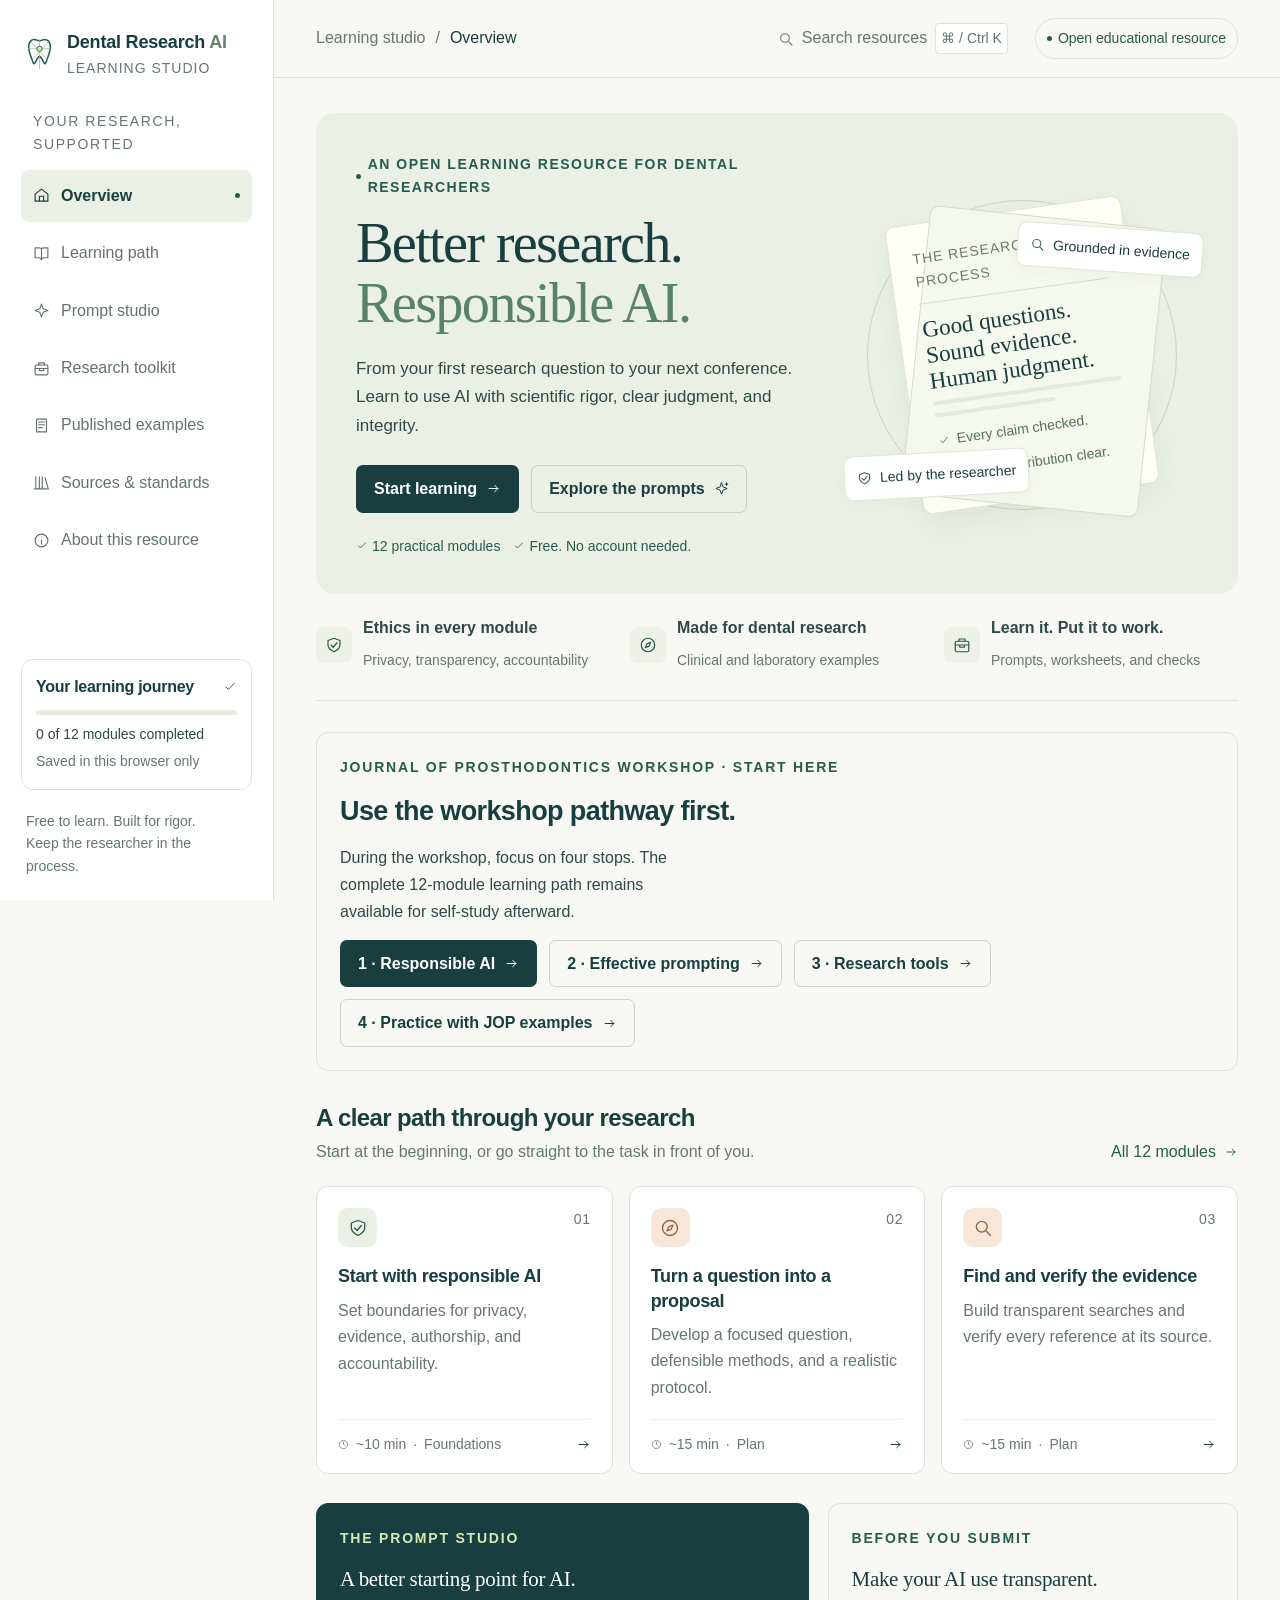
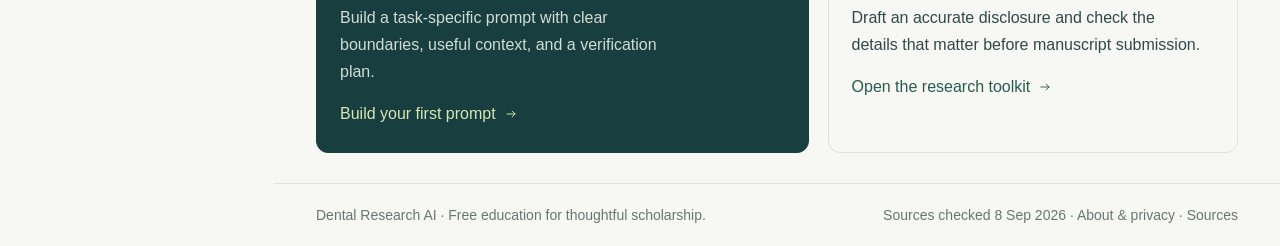
==== commit 6621aa37: "Rebuild site" ====
--- a/index.html
+++ b/index.html
@@ -762,6 +762,27 @@
 document.addEventListener('keydown',e=>{if((e.metaKey||e.ctrlKey)&&e.key.toLowerCase()==='k'){e.preventDefault();if(!searchDialog.open)openSearch();}if(e.key==='Escape'&&$('#sidebar').classList.contains('is-open')){e.preventDefault();closeMenu();}if(e.key==='Tab'&&$('#sidebar').classList.contains('is-open')){const focusables=$$('a,button', $('#sidebar')).filter(x=>x.offsetParent!==null);const first=focusables[0],last=focusables.at(-1);if(e.shiftKey&&document.activeElement===first){e.preventDefault();last.focus();}else if(!e.shiftKey&&document.activeElement===last){e.preventDefault();first.focus();}}});
 window.addEventListener('hashchange',render);
 updateProgress();render();
+
+/* Workshop-focused presentation refinements. Keep core teaching logic in app.js. */
+function renderHome(){
+  const next=MODULES.find(m=>!state.completed.includes(m.id))||MODULES[0];
+  setPage(`<section class="hero"><div><div class="eyebrow">An open learning resource for dental researchers</div><h1 class="hero-heading">Better research.<br><em>Responsible AI.</em></h1><p class="hero-copy">From your first research question to your next conference. Learn to use AI with scientific rigor, clear judgment, and integrity.</p><div class="row wrap"><a class="button primary" href="#lesson/${next.id}">${state.completed.length?'Continue learning':'Start learning'}${icon('arrow')}</a><a class="button secondary" href="#prompts">Explore the prompts${icon('spark')}</a></div><div class="hero-note"><span>${icon('check')}12 practical modules</span><span>${icon('check')}Free. No account needed.</span></div></div><div class="hero-art" aria-hidden="true"><div class="orbit"></div><div class="orbit"></div><div class="paper-stack"><div class="paper-label">The research process</div><div class="paper-title">Good questions.<br>Sound evidence.<br>Human judgment.</div><div class="paper-line"></div><div class="paper-line short"></div><div class="paper-check">${icon('check')}Every claim checked.</div><div class="paper-check">${icon('check')}Every contribution clear.</div></div><div class="art-badge one">${icon('search')}Grounded in evidence</div><div class="art-badge two">${icon('shield')}Led by the researcher</div></div></section>
+  <div class="principles-strip"><div class="principle-mini">${icon('shield')}<div><strong>Ethics in every module</strong><span>Privacy, transparency, accountability</span></div></div><div class="principle-mini">${icon('compass')}<div><strong>Made for dental research</strong><span>Clinical and laboratory examples</span></div></div><div class="principle-mini">${icon('tool')}<div><strong>Learn it. Put it to work.</strong><span>Prompts, worksheets, and checks</span></div></div></div>
+  <section class="feature-panel" style="margin-bottom:31px"><div class="eyebrow">Journal of Prosthodontics workshop · Start here</div><h2>Use the workshop pathway first.</h2><p>During the workshop, focus on four stops. The complete 12-module learning path remains available for self-study afterward.</p><div class="row wrap"><a class="button primary" href="#lesson/foundations">1 · Responsible AI${icon('arrow')}</a><a class="button secondary" href="#prompts">2 · Effective prompting${icon('arrow')}</a><a class="button secondary" href="#toolkit/resources">3 · Research tools${icon('arrow')}</a><a class="button secondary" href="#articles">4 · Practice with JOP examples${icon('arrow')}</a></div></section>
+  <section><div class="section-heading"><div><h2>A clear path through your research</h2><p>Start at the beginning, or go straight to the task in front of you.</p></div><a class="text-link" href="#learn">All 12 modules${icon('arrow')}</a></div><div class="card-grid home-cards">${[MODULES[0],MODULES[1],MODULES[2]].map(moduleCard).join('')}</div></section><div class="home-bottom"><section class="feature-panel dark"><div class="eyebrow">The prompt studio</div><h3>A better starting point for AI.</h3><p>Build a task-specific prompt with clear boundaries, useful context, and a verification plan.</p><a class="text-link" href="#prompts">Build your first prompt${icon('arrow')}</a></section><section class="feature-panel"><div class="eyebrow">Before you submit</div><h3>Make your AI use transparent.</h3><p>Draft an accurate disclosure and check the details that matter before manuscript submission.</p><a class="text-link" href="#toolkit/disclosure">Open the research toolkit${icon('arrow')}</a></section></div>`,'Overview','home');
+}
+
+function promptCard(m,p,i){
+  const e=WORKED_EXAMPLES[m.id][i];
+  return `<article class="prompt-card"><div class="prompt-header"><div><div class="prompt-stage">1 · Template to adapt</div><h3>${esc(p[0])}</h3></div><button class="copy-button" data-copy-prompt="${m.id}:${i}" aria-label="Copy template: ${esc(p[0])}">${icon('copy')}Copy template</button></div><pre class="prompt-text">${esc(p[1])}</pre><section class="worked-example" aria-label="Worked example: ${esc(e.title)}"><h4>${esc(e.title)}</h4>${articleLinks(e.articleIds,e.location)}<p class="note example-provenance">${esc(EXAMPLE_NOTE)}</p><details><summary>2 · Fully filled-in example prompt</summary><div class="worked-actions"><button class="copy-button" data-copy-example="${m.id}:${i}:filled" aria-label="Copy filled-in example: ${esc(e.title)}">${icon('copy')}Copy example prompt</button></div><pre class="prompt-text filled-prompt">${esc(e.filled)}</pre></details><details><summary>3 · Example AI response</summary><div class="worked-actions"><button class="copy-button" data-copy-example="${m.id}:${i}:answer" aria-label="Copy illustrative response: ${esc(e.title)}">${icon('copy')}Copy response</button></div><pre class="example-response">${esc(e.answer)}</pre></details><p class="example-verification"><strong>4 · Check before using:</strong> ${esc(e.verify)}</p></section></article>`;
+}
+
+function renderAbout(){
+  setPage(`${pageIntro('About this learning resource','AI assistance. Human responsibility.','Dental Research AI is a free educational website for dental students, trainees, investigators, and faculty working across the research and scholarly publishing process.')}<article class="about-content"><section class="panel" style="margin-bottom:24px"><div class="eyebrow">Creator & workshop</div><h2>Developed for practical research education.</h2><p><strong>Created and maintained by Wei-Shao Lin.</strong> This resource was developed for the Journal of Prosthodontics workshop <em>Effective and Responsible Use of AI for Research and Scientific Writing</em> and is designed to remain useful after the workshop as a self-directed learning resource.</p></section><div class="about-grid"><section class="panel"><h3>Built for practical learning</h3><p>Twelve modules connect a research question to evidence, methods, analysis, writing, revision, figures, publication, and presentations. Use a whole learning path or a single task-based lesson.</p></section><section class="panel"><h3>Designed to be accessible</h3><p>No account, subscription, API key, or paid model is needed to use the lessons and tools. Core pages work offline once this website file is downloaded. Source links need an internet connection.</p></section></div><h2>How the content was prepared</h2><p>This resource and its illustrative prompt responses were prepared with AI assistance, with source links and policy statements checked against the listed guidance. Content was last reviewed on 9 September 2026. It has not undergone independent academic peer review and does not provide continuing education credit. The worked prompts and Excel examples use facts checked against five author-supplied Journal of Prosthodontics papers. Each links to its source and identifies the study design. Invented proposal details, edited practice sentences, reviewer comments, and administrative records are labeled as exercises; they are not the authors’ actual project records. Example AI responses are course demonstrations, not recorded runs of named external tools.</p><p>Lessons provide starting points for discussion and verification. They cannot determine the appropriate ethics approval, analytic model, consent arrangement, or publication decision for a specific project. Consult your research team and the relevant institutional and journal guidance.</p><h2>What stays in your browser</h2><p>The website does not upload files, run an AI model, or transmit form entries. It has no analytics, advertising, or external page assets. It remembers only completed module identifiers and submission checklist selections using this browser’s local storage. Prompt and disclosure entries are not saved.</p><p>If you publish the website, the hosting provider may process standard connection information such as IP addresses under its own policy. Opening an external source or AI service is subject to that service’s terms. Clearing browser data removes the local learning record.</p><h2>Using it in your department</h2><p>Use the lessons in a journal club, methods workshop, research supervision meeting, or personal study session. Work through a published-study example before introducing permitted project material. Assign a human reviewer for every output that enters real research.</p><p>For broader institutional use, assign a content maintainer and arrange academic review. Recheck dated policies when journals update them. No university, professional association, publisher, or software provider is represented as a sponsor or endorser.</p><div class="reset-panel"><h3>Your learning record</h3><p class="note">You can clear this website’s saved lesson progress and checklist selections. This does not affect other browser data.</p><button class="button secondary" id="reset-progress">Reset my learning record</button><div id="reset-all-confirm" hidden><p class="note" style="margin-top:16px">Reset all completed lessons and checklist selections?</p><div class="row"><button class="button danger" id="confirm-reset-all">Reset record</button><button class="button secondary" id="cancel-reset-all">Cancel</button></div></div></div><div style="margin-top:30px"><a class="button primary" href="#lesson/foundations">Start with responsible AI${icon('arrow')}</a></div></article>`,'About this resource','about');
+  $('#reset-progress').addEventListener('click',()=>$('#reset-all-confirm').hidden=false);
+  $('#cancel-reset-all').addEventListener('click',()=>$('#reset-all-confirm').hidden=true);
+  $('#confirm-reset-all').addEventListener('click',()=>{state={completed:[],checks:[]};saveState();$('#reset-all-confirm').hidden=true;toast('Your learning record has been reset.');});
+}
 </script>
 </body>
 </html>
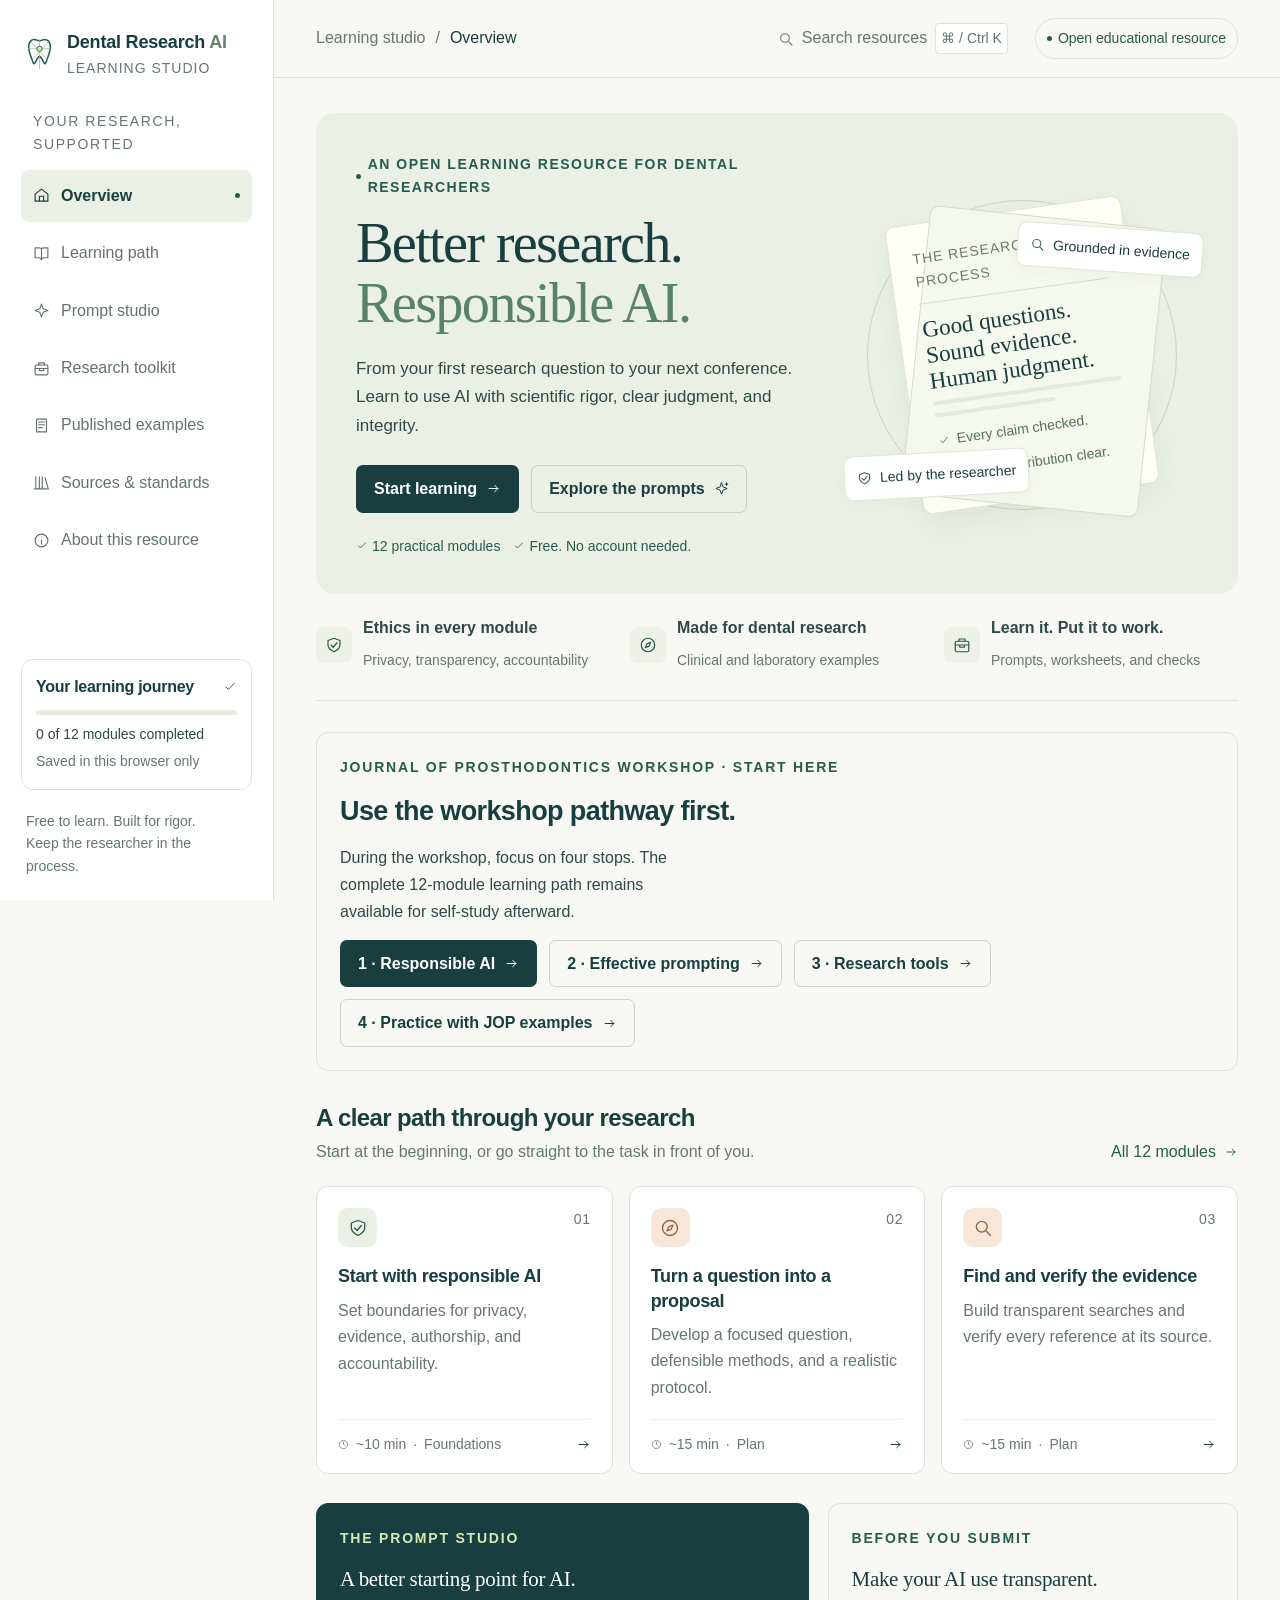
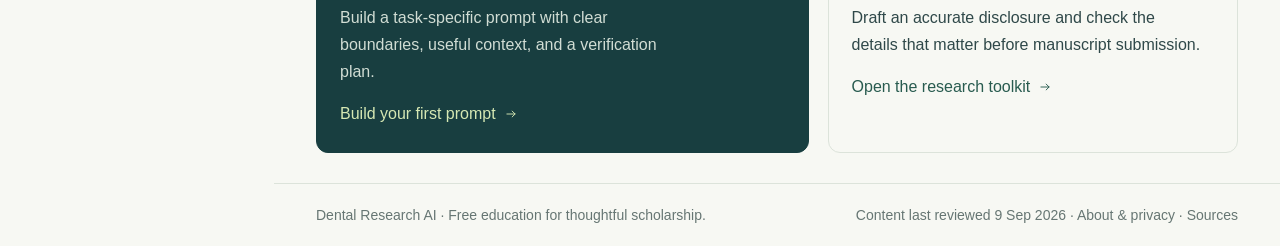
==== commit 53d5244f: "Rebuild site" ====
--- a/index.html
+++ b/index.html
@@ -111,7 +111,7 @@
  <div class="sidebar-bottom"><div class="progress-box"><div class="row between"><h3>Your learning journey</h3><svg class="icon" style="width:14px;height:14px" viewBox="0 0 24 24" aria-hidden="true"><path d="m5 12 4 4L19 6"/></svg></div><div id="progress-track" class="progress-track" role="progressbar" aria-label="Learning progress" aria-valuemin="0" aria-valuemax="12" aria-valuenow="0"><div id="progress-fill" class="progress-fill" style="width:0%"></div></div><div class="small" id="progress-value" style="font-size:0.875rem">0 of 12 modules completed</div><div class="muted" id="progress-note" style="font-size:0.875rem;margin-top:5px">Saved in this browser only</div></div><div class="sidebar-note">Free to learn. Built for rigor.<br>Keep the researcher in the process.</div></div>
 </aside>
 <button class="scrim" id="scrim" tabindex="-1" aria-label="Close navigation"></button>
-<div class="app" id="app"><header class="topbar"><div class="header-start"><button class="mobile-toggle" id="mobile-toggle" aria-label="Open navigation" aria-controls="sidebar" aria-expanded="false"><svg class="icon" viewBox="0 0 24 24" aria-hidden="true"><path d="M4 6h16M4 12h16M4 18h16"/></svg></button><div class="breadcrumb"><span>Learning studio</span><span>/</span><span id="breadcrumb-current">Overview</span></div></div><div class="header-tools"><button class="search-trigger" id="open-search" aria-label="Search all lessons and tools"><svg class="icon" viewBox="0 0 24 24" aria-hidden="true"><circle cx="10.5" cy="10.5" r="6.5"/><path d="m16 16 5 5"/></svg><span>Search resources</span><kbd aria-hidden="true">⌘ / Ctrl K</kbd></button><div class="open-label"><span class="status-dot"></span>Open educational resource</div></div></header><main class="main" id="main" tabindex="-1"><noscript><div class="noscript"><h1>Dental Research AI</h1><p>This free learning website covers responsible AI use across dental research. Enable JavaScript to open the 12 lessons and local tools; no AI service or account is required.</p><p>Core principles: verify claims and references, protect confidential information, preserve actual data and research images, document AI use, and keep humans accountable.</p><p>Start with <a href="https://www.icmje.org/recommendations/browse/artificial-intelligence/">ICMJE AI guidance</a> and the <a href="https://www.equator-network.org/">EQUATOR reporting guideline finder</a>.</p></div></noscript></main><footer class="footer"><span>Dental Research AI · Free education for thoughtful scholarship.</span><span>Sources checked 8 Sep 2026 · <a href="#about">About & privacy</a> · <a href="#sources">Sources</a></span></footer></div>
+<div class="app" id="app"><header class="topbar"><div class="header-start"><button class="mobile-toggle" id="mobile-toggle" aria-label="Open navigation" aria-controls="sidebar" aria-expanded="false"><svg class="icon" viewBox="0 0 24 24" aria-hidden="true"><path d="M4 6h16M4 12h16M4 18h16"/></svg></button><div class="breadcrumb"><span>Learning studio</span><span>/</span><span id="breadcrumb-current">Overview</span></div></div><div class="header-tools"><button class="search-trigger" id="open-search" aria-label="Search all lessons and tools"><svg class="icon" viewBox="0 0 24 24" aria-hidden="true"><circle cx="10.5" cy="10.5" r="6.5"/><path d="m16 16 5 5"/></svg><span>Search resources</span><kbd aria-hidden="true">⌘ / Ctrl K</kbd></button><div class="open-label"><span class="status-dot"></span>Open educational resource</div></div></header><main class="main" id="main" tabindex="-1"><noscript><div class="noscript"><h1>Dental Research AI</h1><p>This free learning website covers responsible AI use across dental research. Enable JavaScript to open the 12 lessons and local tools; no AI service or account is required.</p><p>Core principles: verify claims and references, protect confidential information, preserve actual data and research images, document AI use, and keep humans accountable.</p><p>Start with <a href="https://www.icmje.org/recommendations/browse/artificial-intelligence/">ICMJE AI guidance</a> and the <a href="https://www.equator-network.org/">EQUATOR reporting guideline finder</a>.</p></div></noscript></main><footer class="footer"><span>Dental Research AI · Free education for thoughtful scholarship.</span><span>Content last reviewed 9 Sep 2026 · <a href="#about">About & privacy</a> · <a href="#sources">Sources</a></span></footer></div>
 <dialog class="dialog" id="search-dialog" aria-label="Search lessons and research tools"><div class="dialog-head"><svg class="icon" viewBox="0 0 24 24" aria-hidden="true"><circle cx="10.5" cy="10.5" r="6.5"/><path d="m16 16 5 5"/></svg><label class="sr-only" for="global-search">Search lessons and tools</label><input id="global-search" type="search" placeholder="Search lessons, prompts, and tools…" autocomplete="off"><button id="close-search" class="icon-button" aria-label="Close search"><svg class="icon" viewBox="0 0 24 24" aria-hidden="true"><path d="m5 5 14 14M5 19 19 5"/></svg></button></div><div class="search-results" id="search-results"></div><div class="dialog-foot"><span id="search-count" aria-live="polite"></span> · Press Escape to close</div></dialog>
 <div class="toast" id="toast" role="status" aria-live="polite"></div>
 <script>const REVIEW_DATE = '8 September 2026';
@@ -672,7 +672,7 @@
   setPage(`${pageIntro('Published examples','Learn from five JOP publications.','Follow different study designs through complete prompts, illustrative AI responses, and human verification. Each paper links directly to its Journal of Prosthodontics page.')}<div class="notice">${esc(EXAMPLE_NOTE)} PDF page references refer to the author-supplied versions; journal pagination may change after Early View.</div><div class="article-catalog">${Object.entries(ARTICLES).map(([id,a])=>`<article class="panel publication-card" id="article-${id}"><span class="study-tag">${esc(a.design)}</span><h2>${esc(a.title)}</h2><p class="note">${esc(a.citation)} DOI: ${esc(a.doi)}</p><p>${esc(a.takeaway)}</p>${ext(a.url,'Read the publication on JOP')}<details><summary>Verified facts used in the examples</summary><p>${esc(a.facts)}</p><p class="note">${esc(a.location)}</p></details><div class="row wrap publication-lessons">${a.modules.map(id=>`<a class="button secondary" href="#lesson/${id}">${esc(MODULES.find(m=>m.id===id).short)}</a>`).join('')}</div></article>`).join('')}</div><p class="note">The site provides original teaching summaries and links. Published articles and figures retain their original rights. The examples do not imply that the authors used generative AI in their studies.</p>`,'Published examples','articles');
 }
 function renderAIResources(){
-  $('#tool-content').innerHTML=`<section class="panel resource-start"><div class="eyebrow">AI resources for researchers</div><h2>From a question to a cited paragraph</h2><p>Choose a tool for a specific job, then carry verified information into the next step. The examples below use the same <a href="#articles">five JOP publications</a> as the lessons.</p><ol class="resource-workflow"><li><strong>Discover.</strong> Frame a focused question and collect candidate papers with Elicit, a clinical evidence tool, or a database search. Record the query and date.</li><li><strong>Read and verify.</strong> Use Gemini Notebook/NotebookLM or a source-based chat to extract methods and results. Open every supporting passage.</li><li><strong>Keep real citations.</strong> Save the verified journal or PubMed record in Zotero. Check title, authors, year, DOI, and claim support; a valid DOI alone does not prove the claim.</li><li><strong>Draft and audit.</strong> Give ChatGPT the checked facts and citation keys. Compare its paragraph with the evidence worksheet, then format references with the reference manager.</li></ol><p>${ext('https://pubmed.ncbi.nlm.nih.gov/','Open PubMed')} · ${ext('https://www.zotero.org/support/adding_items_to_zotero','Add verified records to Zotero')}</p><p class="note">PubMed and Zotero are useful non-LLM companions. For example, add DOI <strong>10.1111/jopr.70151</strong> with Zotero’s identifier tool, open the Xu record, and attach your checked notes before citing it in Word.</p></section><div class="notice"><strong>Tool information checked ${TOOL_REVIEW_DATE}.</strong> This course is free. External services have their own accounts, eligibility rules, limits, and terms. These are worked teaching demonstrations, not recorded service outputs. Copy a prompt into your chosen authorized tool; this website does not call it.</div><div class="filter-group" id="resource-filters" aria-label="Filter AI resources">${['All','Read & extract','Write & analyze','Clinical evidence'].map((x,i)=>`<button class="filter" data-resource-filter="${x}" aria-pressed="${i===0}">${esc(x)}</button>`).join('')}</div><p class="note" id="resource-count" aria-live="polite"></p><div id="resource-grid" class="resource-list"></div><section class="panel"><h2>Keep the work moving</h2><p>Use the <a href="#toolkit/templates">Excel evidence worksheet</a> to retain verified claims and source locations. The <a href="#lesson/statistics">statistics</a>, <a href="#lesson/figures">figures</a>, and <a href="#lesson/conference">conference</a> modules provide complete prompts for code review, plotting, and presentations. Record each actual use in the <a href="#toolkit/disclosure">AI disclosure builder</a>.</p></section>`;
+  $('#tool-content').innerHTML=`<section class="panel resource-start"><div class="eyebrow">AI resources for researchers</div><h2>From a question to a cited paragraph</h2><p>Choose a tool for a specific job, then carry verified information into the next step. The examples below use the same <a href="#articles">five JOP publications</a> as the lessons.</p><ol class="resource-workflow"><li><strong>Discover.</strong> Frame a focused question and collect candidate papers with Elicit, <strong>OpenEvidence</strong>, another appropriate clinical evidence tool, or a database search. Record the query and date.</li><li><strong>Read and verify.</strong> Use Gemini Notebook/NotebookLM or a source-based chat to extract methods and results. Open every supporting passage.</li><li><strong>Keep real citations.</strong> Save the verified journal or PubMed record in Zotero. Check title, authors, year, DOI, and claim support; a valid DOI alone does not prove the claim.</li><li><strong>Draft and audit.</strong> Give ChatGPT the checked facts and citation keys. Compare its paragraph with the evidence worksheet, then format references with the reference manager.</li></ol><p>${ext('https://pubmed.ncbi.nlm.nih.gov/','Open PubMed')} · ${ext('https://www.zotero.org/support/adding_items_to_zotero','Add verified records to Zotero')}</p><p class="note">PubMed and Zotero are useful non-LLM companions. For example, add DOI <strong>10.1111/jopr.70151</strong> with Zotero’s identifier tool, open the Xu record, and attach your checked notes before citing it in Word.</p></section><div class="notice"><strong>Tool information checked ${TOOL_REVIEW_DATE}.</strong> The toolkit includes Gemini Notebook/NotebookLM, ChatGPT, ChatGPT for Clinicians, <strong>OpenEvidence</strong>, and Elicit. This course is free; external services have their own accounts, eligibility rules, limits, and terms. These are worked teaching demonstrations, not recorded service outputs. Copy a prompt into your chosen authorized tool; this website does not call it.</div><div class="filter-group" id="resource-filters" aria-label="Filter AI resources">${['All','Read & extract','Write & analyze','Clinical evidence'].map((x,i)=>`<button class="filter" data-resource-filter="${x}" aria-pressed="${i===0}">${esc(x)}</button>`).join('')}</div><p class="note" id="resource-count" aria-live="polite"></p><div id="resource-grid" class="resource-list"></div><section class="panel"><h2>Keep the work moving</h2><p>Use the <a href="#toolkit/templates">Excel evidence worksheet</a> to retain verified claims and source locations. The <a href="#lesson/statistics">statistics</a>, <a href="#lesson/figures">figures</a>, and <a href="#lesson/conference">conference</a> modules provide complete prompts for code review, plotting, and presentations. Record each actual use in the <a href="#toolkit/disclosure">AI disclosure builder</a>.</p></section>`;
   function show(category){
     const items=AI_RESOURCES.filter(t=>category==='All'||t.category===category);
     $('#resource-grid').innerHTML=items.map(t=>`<article class="panel resource-card"><div class="eyebrow">${esc(t.category)}</div><h2>${esc(t.name)}</h2><p>${esc(t.description)}</p><p class="resource-access"><strong>Access:</strong> ${esc(t.access)}</p><p>${ext(t.url,'Open '+t.name)}</p><p class="note">Official information: ${t.sources.map(s=>ext(s[1],s[0])).join(' · ')}</p><h3>Try this workflow</h3><ol>${t.steps.map(s=>`<li>${esc(s)}</li>`).join('')}</ol><div class="prompt-header"><h3>Template to adapt</h3><button class="copy-button" data-resource-copy="${t.id}:template" aria-label="Copy ${esc(t.name)} template">${icon('copy')}Copy template</button></div><pre class="prompt-text">${esc(t.template)}</pre><section class="worked-example"><h3>${esc(t.example.title)}</h3>${articleLinks(t.example.articleIds,t.example.location)}<details><summary>Fully filled-in tool prompt</summary><div class="worked-actions"><button class="copy-button" data-resource-copy="${t.id}:filled">${icon('copy')}Copy complete prompt</button></div><pre class="prompt-text">${esc(t.example.filled)}</pre></details><details><summary>Illustrative AI response</summary><div class="worked-actions"><button class="copy-button" data-resource-copy="${t.id}:answer">${icon('copy')}Copy illustrative response</button></div><pre class="example-response">${esc(t.example.answer)}</pre></details><p class="example-verification"><strong>Check before using:</strong> ${esc(t.example.verify)}</p></section></article>`).join('');
